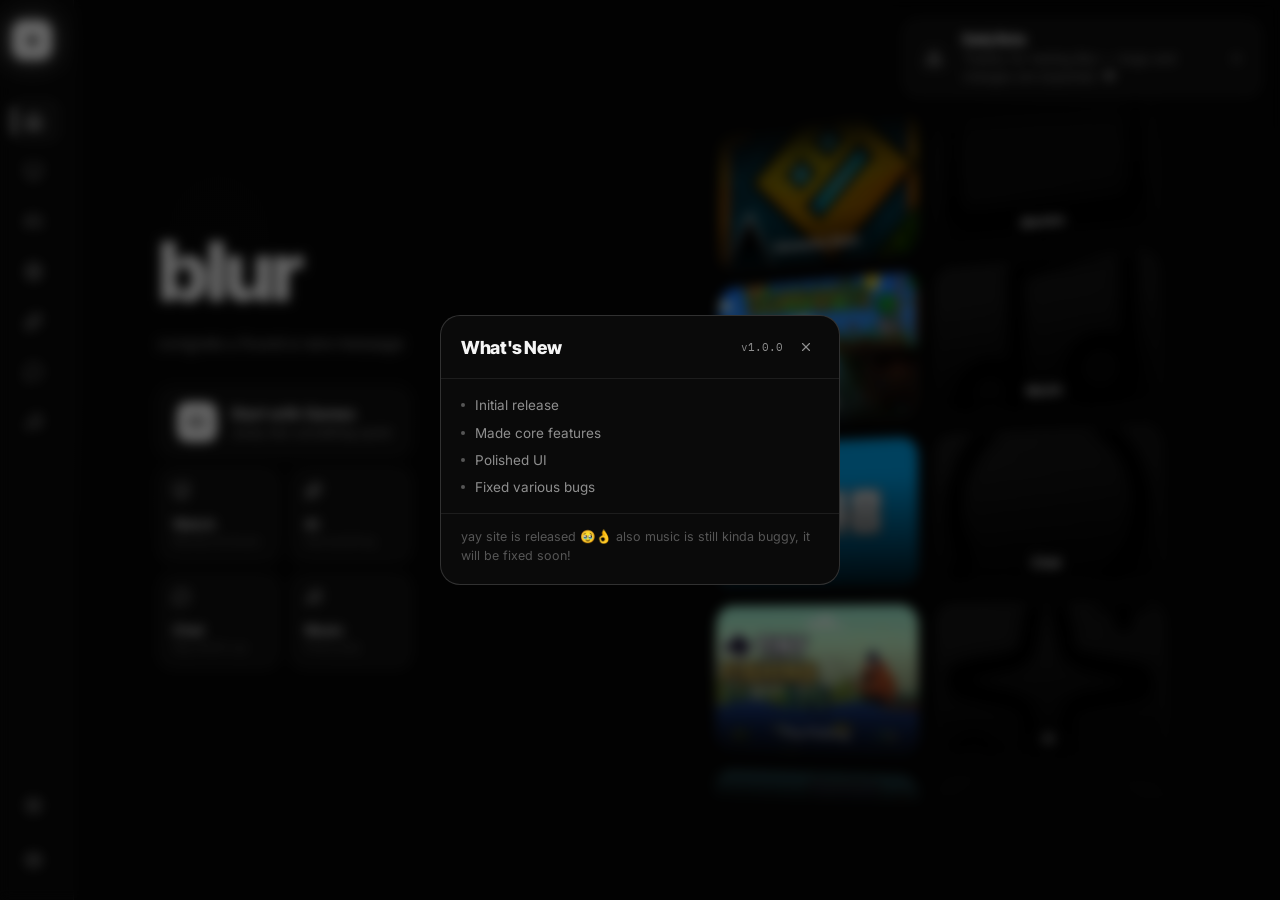
==== index.html @ 1bb4b3d3 "Upload Blur files" ====
<!DOCTYPE html>
<html lang="en">
<head>
<meta charset="UTF-8">
<meta name="viewport" content="width=device-width, initial-scale=1.0">

<title>blur</title>

<link rel="stylesheet" href="main.css">
<link rel="stylesheet" href="legal.css">
<link rel="stylesheet" href="settings.css">
<link rel="stylesheet" href="watch.css">
<link rel="stylesheet" href="themes.css">
<link rel="stylesheet" href="proxy.css">
<link rel="stylesheet" href="ai.css">
<link rel="stylesheet" href="games.css">
<link rel="stylesheet" href="chat/chat.css">
<link rel="stylesheet" href="music.css">
<link rel="stylesheet" href="dev/dev.css">

</head>

<body>

<div id="beta-toast" class="beta-toast">
    <div class="beta-toast-icon">
        <svg viewBox="0 0 24 24">
            <path d="M12 9v4M12 17h.01M10.29 3.86l-8.18 14.18A2 2 0 0 0 3.82 21h16.36a2 2 0 0 0 1.71-2.96L13.71 3.86a2 2 0 0 0-3.42 0z"></path>
        </svg>
    </div>

    <div class="beta-toast-copy">
        <strong>Early Beta</strong>
        <span>Thanks for testing Blur — bugs and changes are expected. ❤️</span>
    </div>

    <button id="beta-toast-close" class="beta-toast-close" aria-label="Dismiss">
        <svg viewBox="0 0 24 24">
            <line x1="18" y1="6" x2="6" y2="18"></line>
            <line x1="6" y1="6" x2="18" y2="18"></line>
        </svg>
    </button>
</div>

<!-- ===== changelog popup ===== -->
<div id="changelog-overlay" class="changelog-overlay">
    <div class="changelog-modal">

        <div class="changelog-header">
            <h2>What's New</h2>
            <span id="changelog-version-tag" class="changelog-version-tag">v1.0.0</span>
            <button id="changelog-close" class="changelog-close" aria-label="Close">
                <svg viewBox="0 0 24 24"><line x1="18" y1="6" x2="6" y2="18"></line><line x1="6" y1="6" x2="18" y2="18"></line></svg>
            </button>
        </div>

        <div id="changelog-body" class="changelog-body"></div>

        <p id="changelog-devnote-text" class="changelog-devnote"></p>

    </div>
</div>

<aside class="sidebar">


    <div class="side-content">


        <div class="brand">

            <div class="mark">
                <span></span>
            </div>

            <span class="brand-name">
                Blur
            </span>

        </div>



        <nav>


            <a class="active" data-tab="home">
                <div class="icon-slot">
                    <img src="assets/icons/home.png" alt="">
                </div>
                <span>Home</span>
            </a>


            <a data-tab="watch">
                <div class="icon-slot">
                    <img src="assets/icons/watch.png" alt="">
                </div>
                <span>Watch</span>
            </a>


            <a data-tab="games">
                <div class="icon-slot">
                    <img src="assets/icons/games.png" alt="">
                </div>
                <span>Games</span>
            </a>

            <a data-tab="proxy">
    <div class="icon-slot">
        <img src="assets/icons/browser.png" alt="">
    </div>
    <span>Browser</span>
</a>


<a data-tab="ai">
    <div class="icon-slot">
        <img src="assets/icons/ai.png" alt="">
    </div>
    <span>AI</span>
</a>


            <a data-tab="chat">
                <div class="icon-slot">
                    <img src="assets/icons/chat.png" alt="">
                </div>
                <span>Chat</span>
            </a>


            <a data-tab="music">
                <div class="icon-slot">
                    <img src="assets/icons/music.png" alt="">
                </div>
                <span>Music</span>
            </a>


        </nav>


    </div>




    <div class="bottom">

        <a data-tab="settings">
            <div class="icon-slot">
                <img src="assets/icons/settings.png" alt="">
            </div>
            <span>
                Settings
            </span>
        </a>

<div class="legal-container">

    <a class="legal-toggle" data-tab="legal">
        <div class="icon-slot">
            <img src="assets/icons/legal.png" alt="">
        </div>

        <span>Legal</span>
    </a>


    <div class="legal-row">
        <a data-tab="legal">Legal</a>
        <span class="legal-dot">&middot;</span>
        <a data-tab="dmca">DMCA</a>
        <span class="legal-dot">&middot;</span>
        <a data-tab="privacy">Privacy</a>
    </div>

</div>

    </div>


</aside>





<main>


<section class="panel home active" data-panel="home">


    <div class="text">

        <h1>
            blur
        </h1>

<p id="home-tagline" class="home-tagline">
    tung tung sahur is so tuff
</p>


        <div class="actions">

            <a class="action-primary" data-goto="games">
                <div class="icon">
                    <img src="assets/icons/games.png" alt="">
                </div>
                <div class="copy">
                    <strong>Start with Games</strong>
                    <span>Jump into something quick</span>
                </div>
            </a>

            <div class="action-grid">

                <a class="action-card" data-goto="watch">
                    <img src="assets/icons/watch.png" alt="">
                    <div>
                        <strong>Watch</strong>
                        <span>Movies &amp; shows</span>
                    </div>
                </a>

                <a class="action-card" data-goto="ai">
                    <img src="assets/icons/ai.png" alt="">
                    <div>
                        <strong>AI</strong>
                        <span>Ask anything</span>
                    </div>
                </a>

                <a class="action-card" data-goto="chat">
                    <img src="assets/icons/chat.png" alt="">
                    <div>
                        <strong>Chat</strong>
                        <span>Say what's up</span>
                    </div>
                </a>

                <a class="action-card" data-goto="music">
                    <img src="assets/icons/music.png" alt="">
                    <div>
                        <strong>Music</strong>
                        <span>Press play</span>
                    </div>
                </a>

            </div>

        </div>

    </div>



<div class="preview-wrap">

    <iframe 
        src="preview.html"
        class="preview-frame">
    </iframe>

</div>


</section>


<!-- ===== simple content tabs ===== -->

<section class="panel watch-panel" data-panel="watch">

</section>

<section class="panel proxy-panel" data-panel="proxy">

</section>

<section class="panel games-panel" data-panel="games">
 
</section>

<section class="panel music-panel" data-panel="music">
 
  <div class="music-app">
 
    <div class="music-sidebar">
 
      <div class="music-sidebar-brand">Blur Music</div>
 
      <nav class="music-nav">
 
        <button class="music-nav-btn active" data-view="search">
          <svg viewBox="0 0 24 24"><circle cx="11" cy="11" r="7"></circle><line x1="21" y1="21" x2="16.65" y2="16.65"></line></svg>
          <span>Search</span>
        </button>
 
        <button class="music-nav-btn" data-view="playlists">
          <svg viewBox="0 0 24 24"><path d="M17 3a2.828 2.828 0 1 1 4 4L7.5 20.5 2 22l1.5-5.5L17 3z"></path></svg>
          <span>Playlists</span>
        </button>
 
        <button class="music-nav-btn" data-view="queue">
          <svg viewBox="0 0 24 24"><line x1="8" y1="6" x2="21" y2="6"></line><line x1="8" y1="12" x2="21" y2="12"></line><line x1="8" y1="18" x2="21" y2="18"></line><line x1="3" y1="6" x2="3.01" y2="6"></line><line x1="3" y1="12" x2="3.01" y2="12"></line><line x1="3" y1="18" x2="3.01" y2="18"></line></svg>
          <span>Up Next</span>
          <span id="music-queue-badge" class="music-nav-badge" hidden>0</span>
        </button>
 
        <button class="music-nav-btn" data-view="history">
          <svg viewBox="0 0 24 24"><circle cx="12" cy="12" r="9"></circle><polyline points="12 7 12 12 15.5 14"></polyline></svg>
          <span>Recently Played</span>
        </button>
 
      </nav>
 
      <div class="music-sidebar-footer">
        <div class="music-mode-row">
          <button id="music-shuffle" class="music-mode-btn" aria-label="Shuffle" title="Shuffle">
            <svg viewBox="0 0 24 24"><polyline points="16 3 21 3 21 8"></polyline><line x1="4" y1="20" x2="21" y2="3"></line><polyline points="21 16 21 21 16 21"></polyline><line x1="15" y1="15" x2="21" y2="21"></line><line x1="4" y1="4" x2="9" y2="9"></line></svg>
          </button>
          <button id="music-repeat" class="music-mode-btn" aria-label="Repeat" title="Repeat" data-mode="off">
            <svg viewBox="0 0 24 24"><polyline points="17 1 21 5 17 9"></polyline><path d="M3 11V9a4 4 0 0 1 4-4h14"></path><polyline points="7 23 3 19 7 15"></polyline><path d="M21 13v2a4 4 0 0 1-4 4H3"></path></svg>
            <span class="music-repeat-one" hidden>1</span>
          </button>
          <button id="music-lyrics-btn-sidebar" class="music-mode-btn js-toggle-np" aria-label="Lyrics" title="Lyrics">
            <svg viewBox="0 0 24 24"><path d="M9 18V5l12-2v13"></path><circle cx="6" cy="18" r="3"></circle><circle cx="18" cy="16" r="3"></circle></svg>
          </button>
        </div>
      </div>
 
    </div>
 
    <div class="music-main">
 
    <div class="music-content">
 
      <div class="music-views-wrap">
 
      <div class="music-view active" data-view-panel="search">
 
        <div class="music-header">
          <h1 class="music-title-heading">Search</h1>
 
          <div class="music-search-wrap">
            <svg viewBox="0 0 24 24"><circle cx="11" cy="11" r="7"></circle><line x1="21" y1="21" x2="16.65" y2="16.65"></line></svg>
            <input id="music-search" class="music-search-input" placeholder="Search songs, albums, artists..." autocomplete="off">
            <div id="music-search-spinner" class="music-search-spinner" hidden></div>
          </div>
 
          <div class="music-filters">
            <button class="music-filter active" data-filter="songs">Songs</button>
            <button class="music-filter" data-filter="albums">Albums</button>
            <button class="music-filter" data-filter="artists">Artists</button>
          </div>
        </div>
 
        <div id="music-results" class="music-results">
          <p class="music-empty">Search for a song to get started.</p>
        </div>
 
      </div>

      <div class="music-view" data-view-panel="playlists">
 
        <div class="music-header">
          <h1 class="music-title-heading">Playlists</h1>
          <div class="music-new-playlist-row">
            <input id="music-new-playlist-input" class="music-new-playlist-input" type="text" placeholder="Create new playlist..." autocomplete="off">
            <button id="music-new-playlist-btn" class="music-new-playlist-btn">Create</button>
          </div>
        </div>

        <div id="music-playlists-grid-view">
          <div id="music-playlists-grid" class="playlists-grid">
            <p class="music-empty">No playlists yet. Create one above to get started.</p>
          </div>
        </div>

        <div id="music-playlist-detail-view" hidden>
          <div class="music-header">
            <div class="music-playlist-detail-header">
              <button id="music-playlist-back" class="music-playlist-back" aria-label="Back to playlists">
                <svg viewBox="0 0 24 24"><polyline points="15 18 9 12 15 6"></polyline></svg>
              </button>
              <div class="music-playlist-detail-heading">
                <h1 id="music-playlist-detail-title">Playlist</h1>
                <p id="music-playlist-detail-count">0 tracks</p>
              </div>
              <div class="music-playlist-detail-actions">
                <button id="music-playlist-play-all" class="music-playlist-action-btn primary">
                  <svg viewBox="0 0 24 24"><polygon points="6 3 20 12 6 21 6 3"></polygon></svg>
                  <span>Play</span>
                </button>
                <button id="music-playlist-delete" class="music-playlist-action-btn danger" title="Delete playlist">
                  <svg viewBox="0 0 24 24"><polyline points="3 6 5 6 21 6"></polyline><path d="M19 6v14a2 2 0 0 1-2 2H7a2 2 0 0 1-2-2V6m3 0V4a2 2 0 0 1 2-2h4a2 2 0 0 1 2 2v2"></path><line x1="10" y1="11" x2="10" y2="17"></line><line x1="14" y1="11" x2="14" y2="17"></line></svg>
                </button>
              </div>
            </div>
          </div>

          <div id="music-playlist-detail-list" class="music-results">
            <p class="music-empty">This playlist is empty.</p>
          </div>
        </div>

      </div>
 
      <div class="music-view" data-view-panel="queue">
 
        <div class="music-header">
          <h1 class="music-title-heading">Up Next</h1>
        </div>
 
        <div id="music-queue-list" class="music-results">
          <p class="music-empty">Nothing queued. Play a song and the rest of your results will line up here.</p>
        </div>
 
        <div class="music-related-section">
          <h2 class="music-section-label">Related to what's playing</h2>
          <div id="music-related-list" class="music-results">
            <p class="music-empty">Play something to see related tracks.</p>
          </div>
        </div>
 
      </div>
 
      <div class="music-view" data-view-panel="history">
 
        <div class="music-header">
          <h1 class="music-title-heading">Recently Played</h1>
        </div>
 
        <div id="music-history-list" class="music-results">
          <p class="music-empty">Tracks you play will show up here.</p>
        </div>
 
      </div>
 
      </div>
 
    </div>
 
    <div class="music-player">
 
    <div class="music-player-track js-toggle-np" title="Open Now Playing">
      <img id="music-cover" class="music-player-cover" src="assets/icons/music.png">
      <div class="music-player-info">
        <h3 id="music-title">Nothing playing</h3>
        <p id="music-artist">&nbsp;</p>
      </div>
    </div>
 
    <div class="music-player-controls">
 
      <button id="music-prev" class="music-transport-btn" aria-label="Previous">
        <svg viewBox="0 0 24 24"><polygon points="19 20 9 12 19 4 19 20"></polygon><line x1="5" y1="19" x2="5" y2="5"></line></svg>
      </button>
 
<button id="music-play" class="music-play-btn" aria-label="Play" disabled data-state="idle">
  <svg class="icon-play" viewBox="0 0 24 24"><polygon points="6 3 20 12 6 21 6 3"></polygon></svg>
  <svg class="icon-pause" viewBox="0 0 24 24"><rect x="6" y="4" width="4" height="16"></rect><rect x="14" y="4" width="4" height="16"></rect></svg>
  <svg class="icon-loading" viewBox="0 0 24 24"><circle cx="12" cy="12" r="8"></circle></svg>
</button>
 
      <button id="music-next" class="music-transport-btn" aria-label="Next">
        <svg viewBox="0 0 24 24"><polygon points="5 4 15 12 5 20 5 4"></polygon><line x1="19" y1="5" x2="19" y2="19"></line></svg>
      </button>
 
      <div class="music-scrub">
        <span id="music-time-current" class="music-time">0:00</span>
        <div id="music-progress" class="music-progress">
          <div id="music-progress-fill" class="music-progress-fill"></div>
          <div id="music-progress-handle" class="music-progress-handle"></div>
        </div>
        <span id="music-time-total" class="music-time">0:00</span>
      </div>
 
    </div>
 
    <div class="music-player-side">
 
      <div class="music-volume">
        <svg viewBox="0 0 24 24"><path d="M11 5 6 9H2v6h4l5 4V5z"></path><path d="M15.5 8.5a5 5 0 0 1 0 7"></path></svg>
        <input id="music-volume" type="range" min="0" max="100" value="100">
      </div>
 
    </div>
 
    <audio id="music-audio"></audio>
 
    </div>
 
    </div>
 
  </div>
 
  <!-- ===== fullscreen "Now Playing" (Spotify-style) ===== -->
 
  <div id="music-nowplaying" class="music-nowplaying">
 
    <div class="np-bg">
      <img id="np-bg-image" src="" alt="">
    </div>
 
    <div class="np-content">
 
      <button id="np-close" class="np-close" aria-label="Close Now Playing">
        <svg viewBox="0 0 24 24"><polyline points="6 9 12 15 18 9"></polyline></svg>
      </button>
 
      <div class="np-lyrics-wrap">
 
        <div class="np-cover-wrap">
          <img id="np-cover" class="np-cover" src="assets/icons/music.png">
          <div class="np-meta">
            <h2 id="np-title">Nothing playing</h2>
            <p id="np-artist">&nbsp;</p>
          </div>
        </div>
 
        <div id="np-lyrics-body" class="np-lyrics-body">
          <p class="music-empty">Play a song to see lyrics.</p>
        </div>
 
      </div>
 
      <div class="np-controls">
 
        <div class="np-scrub">
          <span id="np-time-current" class="music-time">0:00</span>
          <div id="np-progress" class="music-progress">
            <div id="np-progress-fill" class="music-progress-fill"></div>
            <div id="np-progress-handle" class="music-progress-handle"></div>
          </div>
          <span id="np-time-total" class="music-time">0:00</span>
        </div>
 
        <div class="np-transport">
 
          <button id="np-shuffle" class="music-mode-btn" aria-label="Shuffle" title="Shuffle">
            <svg viewBox="0 0 24 24"><polyline points="16 3 21 3 21 8"></polyline><line x1="4" y1="20" x2="21" y2="3"></line><polyline points="21 16 21 21 16 21"></polyline><line x1="15" y1="15" x2="21" y2="21"></line><line x1="4" y1="4" x2="9" y2="9"></line></svg>
          </button>
 
          <button id="np-prev" class="music-transport-btn" aria-label="Previous">
            <svg viewBox="0 0 24 24"><polygon points="19 20 9 12 19 4 19 20"></polygon><line x1="5" y1="19" x2="5" y2="5"></line></svg>
          </button>
 
<button id="np-play" class="music-play-btn" aria-label="Play" data-state="idle">
  <svg class="icon-play" viewBox="0 0 24 24"><polygon points="6 3 20 12 6 21 6 3"></polygon></svg>
  <svg class="icon-pause" viewBox="0 0 24 24"><rect x="6" y="4" width="4" height="16"></rect><rect x="14" y="4" width="4" height="16"></rect></svg>
  <svg class="icon-loading" viewBox="0 0 24 24"><circle cx="12" cy="12" r="8"></circle></svg>
</button>
 
          <button id="np-next" class="music-transport-btn" aria-label="Next">
            <svg viewBox="0 0 24 24"><polygon points="5 4 15 12 5 20 5 4"></polygon><line x1="19" y1="5" x2="19" y2="19"></line></svg>
          </button>
 
          <button id="np-repeat" class="music-mode-btn" aria-label="Repeat" title="Repeat" data-mode="off">
            <svg viewBox="0 0 24 24"><polyline points="17 1 21 5 17 9"></polyline><path d="M3 11V9a4 4 0 0 1 4-4h14"></path><polyline points="7 23 3 19 7 15"></polyline><path d="M21 13v2a4 4 0 0 1-4 4H3"></path></svg>
            <span class="music-repeat-one" hidden>1</span>
          </button>
 
        </div>
 
      </div>
 
    </div>
 
  </div>
 
</section>

<section class="panel ai-panel" data-panel="ai">

</section>

<section class="panel chat-panel" data-panel="chat">

    <div id="chat-root"></div>

</section>

<section class="panel settings-panel" data-panel="settings">

</section>

<section class="panel doc-panel" data-panel="legal"></section>

<section class="panel doc-panel" data-panel="dmca"></section>

<section class="panel doc-panel" data-panel="privacy"></section>


</main>



<script src="legal.js"></script>
<script src="preview.js"></script>
<script src="changelog.js"></script>

<script src="settings.js"></script>
<script src="watch.js"></script>
<script src="proxy.js"></script>
<script src="ai.js"></script>
<script src="games.js"></script>
<script src="music.js"></script>

<script src="https://cdn.jsdelivr.net/npm/@supabase/supabase-js@2/dist/umd/supabase.min.js"></script>
<script src="chat/supabaseClient.js"></script>
<script src="chat/auth.js"></script>
<script src="chat/friends.js"></script>
<script src="chat/profiles.js"></script>
<script src="chat/channels.js"></script>
<script src="chat/messages.js"></script>
<script src="chat/reactions.js"></script>
<script src="chat/direct-messages.js"></script>
<script src="chat/chat.js"></script>

<script src="main.js"></script>
<script src="dev/dev.js"></script>
<script src="dev/announcements.js"></script>
<script src="dev/events.js"></script>

</body>
</html>
---- main.css ----
@import url('https://fonts.googleapis.com/css2?family=Inter+Tight:wght@700;800&family=Inter:wght@400;500;600&family=IBM+Plex+Mono:wght@500&display=swap');

:root{

  /* color — strict black & white, no hue anywhere */
  --bg:#060606;
  --sidebar:#0a0a0a;
  --surface:#101010;
  --surface-2:#161616;
  --surface-3:#1d1d1d;
  --border:rgba(255,255,255,.08);
  --border-strong:rgba(255,255,255,.16);

  --text:#f5f5f5;
  --muted:#8f8f8f;
  --muted-dim:#565656;

  --white:#ffffff;
  --white-glow:rgba(255,255,255,.14);

  /* type */
  --font-display:'Inter Tight',sans-serif;
  --font-body:'Inter',sans-serif;
  --font-mono:'IBM Plex Mono',monospace;

  /* motion */
  --speed:.14s;
  --speed-slow:.4s;
  --curve:cubic-bezier(.22,1,.36,1);
  --curve-spring:cubic-bezier(.34,1.56,.64,1);

}


*{
  margin:0;
  padding:0;
  box-sizing:border-box;
}


body{
  height:100vh;
  display:flex;
  background:var(--bg);
  color:var(--text);
  font-family:var(--font-body);
  overflow:hidden;
}

a{
  text-decoration:none;
  color:inherit;
}

button{
  font:inherit;
  color:inherit;
  background:none;
  border:none;
  cursor:pointer;
}


@media (prefers-reduced-motion:reduce){
  *{
    animation-duration:.001s !important;
    transition-duration:.001s !important;
  }
}

body.force-reduce-motion *{
  animation-duration:.001s !important;
  transition-duration:.001s !important;
}



/* ============ SIDEBAR ============ */

.sidebar{
  width:74px;
  height:100vh;
  flex-shrink:0;
  background:var(--sidebar);
  border-right:1px solid var(--border);
  transition:width var(--speed) var(--curve);
  overflow:hidden;
  padding:18px 12px;
  position:relative;
  z-index:10;
}

.sidebar:hover{
  width:226px;
}

.side-content{
  display:flex;
  flex-direction:column;
}


.brand{
  height:44px;
  display:flex;
  align-items:center;
  gap:14px;
  margin-bottom:36px;
  flex-shrink:0;
}

.mark{
  width:40px;
  height:40px;
  border-radius:12px;
  flex-shrink:0;
  position:relative;
  background:var(--white);
  display:flex;
  justify-content:center;
  align-items:center;
  overflow:visible;
}

.mark::before{
  content:'';
  position:absolute;
  inset:-7px;
  border-radius:16px;
  background:var(--white);
  filter:blur(11px);
  opacity:.22;
  z-index:-1;
}

.mark span{
  width:9px;
  height:9px;
  border-radius:50%;
  background:var(--bg);
}

.brand-name{
  font-family:var(--font-display);
  font-size:19px;
  font-weight:800;
  letter-spacing:-.02em;
  white-space:nowrap;
  opacity:0;
  transform:translateX(-10px);
  transition:.16s var(--curve);
}

.sidebar:hover .brand-name{
  opacity:1;
  transform:none;
}


nav{
  display:flex;
  flex-direction:column;
  gap:4px;
}

.bottom{
  position:absolute;
  bottom:18px;
  left:12px;
  right:12px;
}

.legal-container{
    margin-top:8px;
}


/* collapsed icon */
.legal-toggle{

    height:46px;
    border-radius:12px;

    display:flex;
    align-items:center;
    gap:16px;

    padding:0 12px;

    color:var(--muted);

    transition:
    background var(--speed) var(--curve),
    color var(--speed) var(--curve),
    transform var(--speed) var(--curve-spring);

}


.legal-toggle img{

    width:19px;
    height:19px;

    filter:brightness(0) invert(1);

    opacity:.55;

    transition:
    opacity var(--speed) var(--curve),
    transform var(--speed) var(--curve-spring);

}


.legal-toggle span{

    font-size:14.5px;

    opacity:0;
    transform:translateX(-8px);

    transition:.16s var(--curve);

}


/* show text only expanded */
.sidebar:hover .legal-toggle span{

    opacity:1;
    transform:none;

}



.legal-toggle:hover{

    background:var(--surface);

    color:var(--text);

    transform:translateX(4px) rotate(-1deg);

}


.legal-toggle:hover img{

    opacity:1;

    transform:rotate(-8deg) scale(1.05);

}



/* actual legal links */

.legal-row{

    display:flex;

    align-items:center;

    justify-content:center;

    gap:6px;

    padding:10px 4px 2px;

}


.sidebar:not(:hover) .legal-row{

    display:none;

}


.sidebar:hover .legal-toggle{

    display:none;

}


.legal-row a{

    font-size:11px;

    color:var(--muted-dim);

}


.legal-row a:hover{

    color:var(--text);

}


.legal-dot{

  font-size:30px;

  color:var(--muted-dim);

}



.sidebar:not(:hover) .legal-row{

  display:none;

}

.sidebar:hover .legal-row{
  opacity:1;
}

nav a,
.bottom a{
  height:46px;
  border-radius:12px;
  display:flex;
  align-items:center;
  gap:16px;
  padding:0 12px;
  color:var(--muted);
  cursor:pointer;
  position:relative;
  transition:background var(--speed) var(--curve),
             color var(--speed) var(--curve),
             transform var(--speed) var(--curve-spring);
}

.icon-slot{
  position:relative;
  width:19px;
  height:19px;
  flex-shrink:0;
  display:flex;
  align-items:center;
  justify-content:center;
}

nav a img,
.bottom a img{
  width:19px;
  height:19px;
  flex-shrink:0;
  filter:brightness(0) invert(1);
  opacity:.55;
  transition:opacity var(--speed) var(--curve),
             transform var(--speed) var(--curve-spring);
}

.lock{
  position:absolute;
  top:-6px;
  right:-8px;
  width:13px;
  height:13px;
  border-radius:50%;
  background:var(--sidebar);
  border:1px solid var(--border-strong);
  display:flex;
  align-items:center;
  justify-content:center;
}

.lock svg{
  width:7px;
  height:7px;
  fill:none;
  stroke:var(--muted);
  stroke-width:1.6;
}

nav a span,
.bottom a span{
  font-size:14.5px;
  font-weight:500;
  opacity:0;
  transform:translateX(-8px);
  transition:.16s var(--curve);
  white-space:nowrap;
}

.sidebar:hover nav a span,
.sidebar:hover .bottom a span{
  opacity:1;
  transform:none;
}

nav a:hover,
.bottom a:hover{
  background:var(--surface);
  color:var(--text);
  transform:translateX(4px) rotate(-1deg);
}

nav a:hover img,
.bottom a:hover img{
  opacity:1;
  transform:rotate(-8deg) scale(1.05);
}

nav a.active,
.bottom a.active{
  background:var(--surface-2);
  color:var(--text);
}

nav a.active img,
.bottom a.active img{
  opacity:1;
}

nav a.active::before,
.bottom a.active::before{
  content:'';
  position:absolute;
  left:0;
  top:9px;
  bottom:9px;
  width:3px;
  border-radius:3px;
  background:var(--white);
}



/* ============ MAIN / HOME ============ */

main{
  flex:1;
  min-width:0;
  display:flex;
  align-items:center;
  justify-content:center;
  position:relative;
}

main::before{
  content:'';
  position:absolute;
  inset:0;
  pointer-events:none;
  background:radial-gradient(700px circle at 12% 26%, var(--white-glow), transparent 62%);
  opacity:.05;
}

main:has(.proxy-panel.active){

    padding:0;

    overflow:hidden;

    align-items:stretch;

    justify-content:stretch;

}

.panel{
  display:none;
}

.panel.active{
  display:flex;
}



.home{
  width:min(1180px,86%);
  align-items:center;
  justify-content:space-between;
  gap:56px;
  position:relative;
  z-index:1;
}

/* generic centered panels: watch / games / music / ai / chat / settings / legal / dmca / privacy */
.simple-panel,
.settings-panel,
.doc-panel{
  width:min(560px,86%);
  flex-direction:column;
  align-items:center;
  text-align:center;
  gap:6px;
}

.simple-panel .panel-icon{
  width:64px;
  height:64px;
  border-radius:18px;
  background:var(--surface);
  border:1px solid var(--border);
  display:flex;
  align-items:center;
  justify-content:center;
  margin-bottom:18px;
  position:relative;
}

.simple-panel .panel-icon img{
  width:26px;
  height:26px;
  filter:brightness(0) invert(1);
  opacity:.85;
}

.simple-panel .panel-icon.locked img{
  opacity:.35;
}

.lock.big{
  width:22px;
  height:22px;
  position:absolute;
  top:-8px;
  right:-8px;
  background:var(--surface-2);
  border:1px solid var(--border-strong);
}

.lock.big svg{
  width:11px;
  height:11px;
}

.simple-panel h2,
.settings-panel h2,
.doc-panel h2{
  font-family:var(--font-display);
  font-size:32px;
  font-weight:800;
  letter-spacing:-.02em;
  color:var(--white);
}

.simple-panel p,
.doc-panel p{
  font-size:15px;
  line-height:1.6;
  color:var(--muted);
  max-width:380px;
}

.settings-panel{
  gap:28px;
  align-items:stretch;
  text-align:left;
}

.settings-panel h2{
  text-align:center;
}

.settings-list{
  display:flex;
  flex-direction:column;
  gap:2px;
  border:1px solid var(--border);
  border-radius:16px;
  overflow:hidden;
  background:var(--surface);
}

.settings-row{
  display:flex;
  align-items:center;
  justify-content:space-between;
  gap:16px;
  padding:16px 18px;
  border-bottom:1px solid var(--border);
}

.settings-row:last-child{
  border-bottom:none;
}

.settings-row strong{
  display:block;
  font-size:14px;
  font-weight:600;
}

.settings-row span{
  display:block;
  font-size:12.5px;
  color:var(--muted);
  margin-top:2px;
}

.switch{
  width:38px;
  height:22px;
  border-radius:100px;
  background:var(--surface-3);
  border:1px solid var(--border-strong);
  flex-shrink:0;
  position:relative;
  transition:background var(--speed) var(--curve);
}

.switch::before{
  content:'';
  position:absolute;
  top:2px;
  left:2px;
  width:16px;
  height:16px;
  border-radius:50%;
  background:var(--muted);
  transition:transform var(--speed) var(--curve-spring), background var(--speed) var(--curve);
}

.switch.on{
  background:var(--white);
  border-color:var(--white);
}

.switch.on::before{
  background:var(--bg);
  transform:translateX(16px);
}

.doc-panel p{
  max-width:440px;
}


.text{
  max-width:440px;
  flex-shrink:0;
}

.text h1{
  font-family:var(--font-display);
  font-size:82px;
  font-weight:800;
  letter-spacing:-.035em;
  line-height:1;
  color:var(--white);
}

.text p{
  font-size:16px;
  line-height:1.6;
  color:var(--muted);
  margin-top:18px;
  max-width:370px;
}


/* quick actions */

.actions{
  display:flex;
  flex-direction:column;
  gap:10px;
  margin-top:30px;
}

.action-primary{
  height:70px;
  border-radius:16px;
  background:var(--surface);
  border:1px solid var(--border);
  display:flex;
  align-items:center;
  gap:14px;
  padding:0 18px;
  transition:transform var(--speed) var(--curve-spring),
             background var(--speed) var(--curve),
             border-color var(--speed) var(--curve);
}

.action-primary:hover{
  transform:translateY(-2px) rotate(-.4deg);
  background:var(--surface-2);
  border-color:var(--border-strong);
}

.action-primary .icon{
  width:40px;
  height:40px;
  border-radius:11px;
  background:var(--white);
  display:flex;
  align-items:center;
  justify-content:center;
  flex-shrink:0;
}

.action-primary .icon img{
  width:18px;
  height:18px;
  filter:brightness(0);
}

.action-primary .copy strong{
  display:block;
  font-size:15px;
  font-weight:600;
}

.action-primary .copy span{
  display:block;
  font-size:12.5px;
  color:var(--muted);
  margin-top:2px;
}


.action-grid{
  display:grid;
  grid-template-columns:1fr 1fr;
  gap:10px;
}

.action-card{
  --rx:0deg;
  --ry:0deg;
  --s:1;
  --mx:50%;
  --my:50%;

  height:96px;
  border-radius:16px;
  background:var(--surface);
  border:1px solid var(--border);
  padding:14px;
  display:flex;
  flex-direction:column;
  justify-content:space-between;
  position:relative;
  overflow:hidden;
  transform:perspective(700px) rotateX(var(--rx)) rotateY(var(--ry)) scale(var(--s));
  transition:transform var(--speed) var(--curve-spring),
             border-color var(--speed) var(--curve),
             background var(--speed) var(--curve);
}

.action-card::before{
  content:'';
  position:absolute;
  inset:0;
  background:radial-gradient(160px circle at var(--mx) var(--my), rgba(255,255,255,.09), transparent 62%);
  opacity:0;
  transition:opacity var(--speed-slow) var(--curve);
  pointer-events:none;
}

.action-card:hover{
  border-color:var(--border-strong);
  background:var(--surface-2);
}

.action-card:hover::before{
  opacity:1;
}

.action-card img{
  width:17px;
  height:17px;
  filter:brightness(0) invert(1);
  opacity:.8;
}

.action-card strong{
  display:block;
  font-size:13.5px;
  font-weight:600;
}

.action-card span{
  display:block;
  font-size:11.5px;
  color:var(--muted-dim);
  margin-top:2px;
}

/* ============ RESPONSIVE ============ */

@media (max-width:960px){

  body{
    flex-direction:column;
  }

  .sidebar{
    width:100%;
    height:64px;
    order:2;
    padding:0 10px;
    border-right:none;
    border-top:1px solid var(--border);
  }

  .sidebar:hover{
    width:100%;
  }

  .side-content{
    flex-direction:row;
    align-items:center;
    height:100%;
  }

  .brand{
    display:none;
  }

  .legal-row{
    display:none;
  }

  nav{
    flex-direction:row;
    flex:1;
    justify-content:space-around;
  }

  .bottom{
    margin-top:0;
  }

  nav a span,
  .bottom a span{
    display:none;
  }

  nav a.active::before,
  .bottom a.active::before{
    left:12px;
    right:12px;
    top:auto;
    bottom:2px;
    width:auto;
    height:3px;
  }

  main{
    order:1;
    padding:36px 22px;
  }

  .home{
    flex-direction:column;
    width:100%;
    gap:32px;
    text-align:center;
  }

  .text{
    max-width:100%;
  }

  .eyebrow{
    justify-content:center;
  }

  .text p{
    margin-left:auto;
    margin-right:auto;
  }

  .text h1{
    font-size:52px;
  }

  .actions{
    align-items:stretch;
    text-align:left;
  }

  .preview-wrap{
    width:100%;
    max-width:360px;
    height:280px;
}

  .simple-panel,
  .settings-panel,
  .doc-panel{
    width:100%;
  }
}

.preview-wrap{
    flex:1;
    height:min(900px,78vh);
    max-width:640px;
    flex-shrink:1;
    overflow:hidden;
}


.preview-frame{
    width:100%;
    height:100%;
    border:none;
    display:block;
}

.home-tagline {

    cursor: default;

    transition:
        opacity .2s ease,
        transform .2s ease;

}


.home-tagline:hover {

    opacity: .8;

}


.home-tagline.changing {

    opacity:0;

    transform:translateY(8px);

}

/* ============ CHANGELOG ============ */

.changelog-overlay{
  position:fixed;
  inset:0;
  z-index:300;
  display:none;
  align-items:center;
  justify-content:center;
  background:rgba(0,0,0,.6);
  backdrop-filter:blur(6px);
  opacity:0;
  transition:opacity var(--speed-slow) var(--curve);
}

.changelog-overlay.open{
  display:flex;
  opacity:1;
}

.changelog-modal{
  width:min(400px,88%);
  max-height:74vh;
  display:flex;
  flex-direction:column;
  background:var(--sidebar);
  border:1px solid var(--border-strong);
  border-radius:20px;
  overflow:hidden;
  transform:translateY(14px) scale(.97);
  opacity:0;
  transition:transform var(--speed-slow) var(--curve-spring), opacity var(--speed-slow) var(--curve);
}

.changelog-overlay.open .changelog-modal{
  transform:none;
  opacity:1;
}

.changelog-header{
  display:flex;
  align-items:center;
  gap:10px;
  padding:18px 20px;
  border-bottom:1px solid var(--border);
  flex-shrink:0;
}

.changelog-header h2{
  font-family:var(--font-display);
  font-size:18px;
  font-weight:800;
  letter-spacing:-.02em;
  flex:1;
}

.changelog-version-tag{
  font-family:var(--font-mono);
  font-size:11px;
  color:var(--muted);
}

.changelog-close{
  width:26px;
  height:26px;
  border-radius:8px;
  display:flex;
  align-items:center;
  justify-content:center;
  color:var(--muted);
  transition:background var(--speed) var(--curve), color var(--speed) var(--curve);
}

.changelog-close:hover{
  background:var(--surface);
  color:var(--text);
}

.changelog-close svg{
  width:14px;
  height:14px;
  fill:none;
  stroke:currentColor;
  stroke-width:2;
  stroke-linecap:round;
}

.changelog-body{
  padding:16px 20px;
  overflow-y:auto;
}

.changelog-body ul{
  list-style:none;
  display:flex;
  flex-direction:column;
  gap:7px;
}

.changelog-body li{
  font-size:13.5px;
  line-height:1.5;
  color:var(--muted);
  padding-left:14px;
  position:relative;
}

.changelog-body li::before{
  content:'';
  position:absolute;
  left:0;
  top:8px;
  width:4px;
  height:4px;
  border-radius:50%;
  background:var(--muted-dim);
}

.changelog-devnote{
  flex-shrink:0;
  padding:14px 20px 18px;
  border-top:1px solid var(--border);
  font-size:12.5px;
  line-height:1.5;
  color:var(--muted-dim);
}

/* ============ BETA TOAST ============ */

.beta-toast{
  position:fixed;
  top:18px;
  right:18px;
  z-index:250;

  display:flex;
  align-items:center;
  gap:12px;

  width:min(360px,86vw);
  padding:12px 12px 12px 14px;

  background:var(--glass-strong);
  backdrop-filter:blur(18px);
  -webkit-backdrop-filter:blur(18px);

  border:1px solid var(--border);
  border-radius:16px;

  box-shadow:0 10px 28px rgba(0,0,0,.35);

  transform:translateY(-14px) scale(.97);
  opacity:0;
  pointer-events:none;

  transition:
    transform var(--speed-slow) var(--curve-spring),
    opacity var(--speed-slow) var(--curve);
}


.beta-toast.show{
  transform:none;
  opacity:1;
  pointer-events:auto;
}


/* icon tile */
.beta-toast-icon{
  width:34px;
  height:34px;

  flex-shrink:0;

  border-radius:10px;

  display:flex;
  align-items:center;
  justify-content:center;

  background:var(--surface);
  border:1px solid var(--border);
}


.beta-toast-icon svg{
  width:16px;
  height:16px;

  fill:none;
  stroke:var(--white);

  stroke-width:2;
  stroke-linecap:round;
  stroke-linejoin:round;
}


/* text */
.beta-toast-copy{
  flex:1;
  min-width:0;
}


.beta-toast-copy strong{
  display:block;

  font-family:var(--font-display);
  font-size:13.5px;

  font-weight:800;
  letter-spacing:-.02em;

  color:var(--white);
}


.beta-toast-copy span{
  display:block;

  margin-top:3px;

  font-size:12.5px;
  line-height:1.4;

  color:var(--muted);
}


/* close button */
.beta-toast-close{
  width:26px;
  height:26px;

  flex-shrink:0;

  border-radius:8px;

  display:flex;
  align-items:center;
  justify-content:center;

  color:var(--muted);

  transition:
    background var(--speed) var(--curve),
    color var(--speed) var(--curve),
    transform var(--speed) var(--curve-spring);
}


.beta-toast-close:hover{
  background:var(--surface-2);
  color:var(--text);
  transform:scale(1.05);
}


.beta-toast-close svg{
  width:13px;
  height:13px;

  fill:none;
  stroke:currentColor;

  stroke-width:2;
  stroke-linecap:round;
}


@media (max-width:960px){

  .beta-toast{
    top:12px;
    left:12px;
    right:12px;
    width:auto;
  }

}
---- legal.css ----
/* ==============================
   LEGAL DOCUMENT STYLE
============================== */


.doc-panel{

    width:min(720px,86%);

    flex-direction:column;

    align-items:center;

    text-align:center;

    gap:30px;

}



.doc-header{

    display:flex;

    flex-direction:column;

    align-items:center;

    gap:12px;

}



.doc-icon{

    width:58px;

    height:58px;

    border-radius:16px;

    background:var(--surface);

    border:1px solid var(--border);

    display:flex;

    align-items:center;

    justify-content:center;

}



.doc-icon img{

    width:24px;

    height:24px;

    filter:brightness(0) invert(1);

    opacity:.8;

}



.doc-header h2{

    font-family:var(--font-display);

    font-size:42px;

    letter-spacing:-.03em;

}



.doc-header p{

    color:var(--muted);

    font-size:15px;

}



.doc-content{

    width:100%;

    text-align:left;

}

.doc-content{

    width:100%;

    padding-bottom:20px;

}



.doc-content section{

    padding:24px 0;

    border-bottom:1px solid var(--border);

}



.doc-content section:first-child{

    padding-top:0;

}



.doc-content section:last-child{

    border-bottom:none;

}



.doc-content h3{

    font-family:var(--font-display);

    font-size:20px;

    margin-bottom:12px;

}



.doc-content p{

    max-width:none;

    color:var(--muted);

    font-size:15px;

    line-height:1.8;

    margin-bottom:14px;

}

.doc-updated{

    color:var(--muted-dim);

    font-size:12px;

    margin-top:2px;

    letter-spacing:.01em;

}

/* ==============================
   LEGAL PAGE SCROLL AREA
============================== */

.doc-panel{

    width:min(720px,86%);

    max-height:80vh;

    overflow-y:auto;

    padding-right:12px;

}


/* scrollbar */

.doc-panel::-webkit-scrollbar{

    width:6px;

}


.doc-panel::-webkit-scrollbar-track{

    background:transparent;

}


.doc-panel::-webkit-scrollbar-thumb{

    background:rgba(255,255,255,.15);

    border-radius:20px;

}
---- settings.css ----
/* ============ SETTINGS PANEL ============ */

.settings-panel{
  width:640px;
  height:800px;
  align-items:flex-start;
}

.settings-panel.active{
  display:flex;
}


.settings-window{
  width:100%;
  height:100%;
  display:flex;
  flex-direction:column;
}


.settings-top{
  flex-shrink:0;
}

.settings-top h1{
  font-family:var(--font-display);
  font-size:38px;
  font-weight:800;
  letter-spacing:-.03em;
  color:var(--white);
}

.settings-subtitle{
  font-size:13.5px;
  color:var(--muted);
  margin-top:6px;
  margin-bottom:28px;
}


.settings-tabs{
  display:flex;
  gap:22px;
  border-bottom:1px solid var(--border);
}

.settings-tabs button{
  height:36px;
  color:var(--muted);
  font-size:13px;
  font-weight:500;
  position:relative;
  transition:color var(--speed) var(--curve);
}

.settings-tabs button:hover{
  color:var(--text);
}

.settings-tabs button.active{
  color:var(--white);
}

.settings-tabs button.active::after{
  content:'';
  position:absolute;
  left:0;
  right:0;
  bottom:-1px;
  height:2px;
  border-radius:2px;
  background:var(--white);
}


.settings-scroll{
  flex:1;
  overflow-y:auto;
  padding-top:28px;
  padding-right:8px;
  margin-right:-8px;
}

.settings-scroll::-webkit-scrollbar{
  width:5px;
}

.settings-scroll::-webkit-scrollbar-thumb{
  background:rgba(255,255,255,.15);
  border-radius:20px;
}


.settings-page{
  display:none;
  flex-direction:column;
  gap:24px;
}

.settings-page.active{
  display:flex;
}


.settings-group{
  background:rgba(255,255,255,.025);
  border:1px solid var(--border);
  border-radius:16px;
  overflow:hidden;
  transition:border-color var(--speed-slow) var(--curve),
             background var(--speed-slow) var(--curve);
}

.settings-group:hover{
  background:rgba(255,255,255,.035);
  border-color:var(--border-strong);
}

.settings-group h3{
  font-size:11px;
  font-weight:600;
  color:var(--muted-dim);
  text-transform:uppercase;
  letter-spacing:.1em;
  padding:16px 18px 12px;
}


.setting-row{
  min-height:60px;
  padding:12px 18px;
  display:flex;
  align-items:center;
  justify-content:space-between;
  gap:20px;
  border-top:1px solid var(--border);
}

.setting-row:first-of-type{
  border-top:none;
}

.setting-row:last-child{
  border-bottom:none;
}

.row-info{
  display:flex;
  flex-direction:column;
  gap:3px;
  min-width:0;
}

.row-info span{
  font-size:14px;
  font-weight:500;
  color:var(--text);
}

.row-info small{
  font-size:12px;
  line-height:1.45;
  color:var(--muted-dim);
}


/* ============ SWITCH ============ */

.switch{
  width:38px;
  height:22px;
  border-radius:50px;
  background:var(--surface-3);
  border:1px solid var(--border-strong);
  position:relative;
  flex-shrink:0;
  transition:background var(--speed) var(--curve),
             border-color var(--speed) var(--curve);
}

.switch::before{
  content:'';
  width:16px;
  height:16px;
  position:absolute;
  top:2px;
  left:2px;
  border-radius:50%;
  background:var(--muted);
  transition:transform var(--speed) var(--curve-spring),
             background var(--speed) var(--curve);
}

.switch.on{
  background:var(--white);
  border-color:var(--white);
}

.switch.on::before{
  transform:translateX(16px);
  background:var(--bg);
}


/* ============ SELECT (dropdown pill) ============ */

.select{
  height:34px;
  padding:0 12px;
  border-radius:9px;
  background:var(--surface-2);
  border:1px solid var(--border);
  display:flex;
  align-items:center;
  gap:8px;
  flex-shrink:0;
  color:var(--text);
  font-size:13px;
  cursor:pointer;
  transition:background var(--speed) var(--curve),
             border-color var(--speed) var(--curve);
}

.select:hover{
  background:var(--surface-3);
  border-color:var(--border-strong);
}

.select svg{
  width:13px;
  height:13px;
  fill:none;
  stroke:var(--muted);
  stroke-width:2;
  stroke-linecap:round;
  stroke-linejoin:round;
}


/* ============ SMALL BUTTON ============ */

.small-button{
  font-size:12px;
  font-weight:500;
  padding:7px 14px;
  border-radius:9px;
  background:var(--surface-2);
  border:1px solid var(--border);
  color:var(--text);
  flex-shrink:0;
  transition:background var(--speed) var(--curve),
             border-color var(--speed) var(--curve);
}

.small-button:hover{
  background:var(--surface-3);
  border-color:var(--border-strong);
}

.small-button.danger:hover{
  background:rgba(255,255,255,.06);
  border-color:rgba(255,255,255,.28);
  color:var(--white);
}


/* ============ BADGE ============ */

.badge{
  font-family:var(--font-mono);
  font-size:11px;
  color:var(--muted);
  background:var(--surface-2);
  border:1px solid var(--border);
  padding:4px 9px;
  border-radius:6px;
  flex-shrink:0;
}


/* ============ RESPONSIVE ============ */

@media (max-width:960px){

  .settings-panel{
    width:100%;
    height:auto;
  }

}

.hide-scrollbars *{
    scrollbar-width:none;
}

.hide-scrollbars *::-webkit-scrollbar{
    width:0;
    height:0;
    display:none;
}

/* small credit card */

.credit-mini{
    display:flex;
    align-items:center;
    gap:14px;
    padding:14px 16px;
    border-radius:16px;
    background:var(--surface);
    border:1px solid rgba(255,255,255,.06);
}

.credit-mini {
    position: relative;
    display: flex;
    align-items: center;
    gap: 14px;

    width: calc(100% - 24px);
    margin: 10px auto;

    padding: 12px;

    box-sizing: border-box;
    overflow: hidden;
}

.credit-mini-avatar{
    width:44px;
    height:44px;
    border-radius:12px;
    object-fit:cover;
    flex-shrink:0;
}

.credit-mini-info{
    display:flex;
    flex-direction:column;
    gap:2px;
    min-width:0;
}

.credit-mini-info strong{
    font-size:15px;
}

.credit-mini-info span{
    font-size:12px;
    color:#9a9a9a;
}

.credit-mini-role{
    margin-left:auto;
    font-size:12px;
    color:#bdbdbd;
    white-space:nowrap;
}

/* footer */

.about-footer{
    text-align:center;
    color:#7f7f7f;
    font-size:12px;
    padding:14px 0 4px;
}

.cloak-select{

    background:var(--surface);
    color:var(--white);

    border:1px solid var(--border);

    padding:10px 14px;

    border-radius:12px;

    outline:none;

    font-family:inherit;

}


.cloak-select option{

    background:#111;
    color:white;

}

.panic-input{
    width:220px;
    height:42px;
    padding:0 14px;

    background:var(--surface-2);
    border:1px solid var(--border);
    border-radius:12px;

    color:var(--white);
    outline:none;

    font-family:var(--font-body);

    transition:.2s;
}


.panic-input:focus{
    border-color:var(--accent);
}

.panic-key-button{

    width:220px;
    height:42px;

    padding:0 14px;

    display:flex;
    align-items:center;
    justify-content:center;

    border-radius:12px;

    background:var(--surface-2);
    border:1px solid var(--border);

    color:var(--white);

    font-size:14px;
    font-weight:600;

    letter-spacing:.05em;

    cursor:pointer;

    transition:
        background var(--speed) var(--curve),
        border-color var(--speed) var(--curve),
        transform .15s ease;

}


.panic-key-button:hover{

    background:var(--surface-3);
    border-color:var(--border-strong);

}


.panic-key-button:active{

    transform:scale(.97);

}

.effect-grid-wrapper{
    padding: 16px;
}


.effect-grid{
    display:grid;
    grid-template-columns:repeat(3, 1fr);
    gap:12px;
    width:100%;
}


.effect-card{
    min-height:120px;
    padding:18px 12px;

    display:flex;
    flex-direction:column;
    justify-content:center;
    align-items:center;

    gap:8px;

    border-radius:var(--curve);
}



.effect-icon{
    font-size:30px;
    opacity:.8;
}



.effect-card.active{
    border-color:var(--accent);
}

#screen-privacy-overlay{

    position:fixed;
    inset:0;

    z-index:999999;

    display:flex;
    align-items:center;
    justify-content:center;

    opacity:0;
    pointer-events:none;

    transition:.15s;

}


#screen-privacy-overlay.active{

    opacity:1;
    pointer-events:auto;

}



/* black */

#screen-privacy-overlay.black{

    background:#000;

}



/* blur */

#screen-privacy-overlay.blur{

    backdrop-filter:blur(25px);

    background:
    rgba(0,0,0,.65);

}

/* blank */

#screen-privacy-overlay.blank{

    background:#fff;

}

.performance-mode *{

    animation-duration:0s !important;

    transition-duration:0s !important;

}


.performance-mode .background-effect,
.performance-mode canvas{

    display:none !important;

}

.small-button.danger{

    background:rgba(255, 40, 40, .12);

    color:#ff5c5c;

    border:1px solid rgba(255,80,80,.35);

}


.small-button.danger:hover{

    background:rgba(255, 40, 40, .25);

    color:#ff8585;

    border-color:rgba(255,80,80,.6);

}

.reset-modal{

    position:fixed;

    inset:0;

    display:flex;

    align-items:center;

    justify-content:center;

    background:rgba(0,0,0,.65);

    backdrop-filter:blur(10px);

    z-index:999999;

    opacity:0;

    pointer-events:none;

    transition:.15s;

}



.reset-modal.active{

    opacity:1;

    pointer-events:auto;

}



.reset-card{

    width:380px;

    padding:28px;

    border-radius:18px;

    background:#111;

    border:1px solid rgba(255,255,255,.08);

    box-shadow:
    0 20px 60px rgba(0,0,0,.6);

}



.reset-card h2{

    margin:0 0 10px;

    color:white;

}



.reset-card p{

    color:#999;

    line-height:1.5;

}



.reset-actions{

    display:flex;

    justify-content:flex-end;

    gap:12px;

    margin-top:25px;

}

.ai-personality-input{
    width:100%;
    min-height:120px;
    resize:vertical;

    background:var(--surface);
    color:var(--text);

    border:1px solid var(--border);
    border-radius:12px;

    padding:14px;

    font-family:inherit;
    font-size:14px;

    outline:none;
}


.ai-personality-input:focus{
    border-color:var(--accent);
}
---- watch.css ----
/* =========================
   MAIN WATCH APP
========================= */

@keyframes watchFade{

    from{

        opacity:0;

        transform:translateY(10px);

    }


    to{

        opacity:1;

        transform:none;

    }

}




/* =========================
   TOP AREA
========================= */



.watch-search{

    height:54px;

    max-width:620px;

    display:flex;

    align-items:center;

    gap:14px;

    padding:0 18px;

    background:var(--surface);

    border:1px solid var(--border);

    border-radius:16px;

    transition:.2s var(--curve);

}



.watch-search:hover{

    border-color:var(--border-strong);

}



.watch-search:focus-within{

    background:var(--surface-2);

    border-color:white;

}



.search-icon{

    opacity:.5;

}



.watch-search input{

    flex:1;

    background:none;

    border:none;

    outline:none;

    color:white;

    font-size:15px;

}





/* =========================
   WATCH TABS
========================= */

.watch-tab{

    padding:10px 20px;

    border-radius:999px;

    border:1px solid var(--border);

    color:var(--muted);

    background:transparent;

    transition:.2s var(--curve);

}



.watch-tab:hover{

    background:var(--surface);

    color:white;

}



.watch-tab.active{

    background:white;

    color:black;

}





/* =========================
   HERO
========================= */


.watch-hero{

    height:460px;

    margin-top:28px;

    position:relative;

    overflow:hidden;

    border-radius:28px;

    border:1px solid var(--border);

    background:var(--surface);

}



.hero-background{

    position:absolute;

    inset:0;

}



.hero-background img{

    width:100%;

    height:100%;

    object-fit:cover;

}



.hero-overlay{

    position:absolute;

    inset:0;

    background:

    linear-gradient(

        90deg,

        rgba(0,0,0,.9),

        rgba(0,0,0,.5),

        rgba(0,0,0,.25)

    );

}



.hero-content{

    position:relative;

    z-index:2;

    padding:52px;

    width:min(900px,75%);

}



.hero-content span{

    display:inline-flex;

    padding:7px 14px;

    border-radius:999px;

    background:rgba(255,255,255,.12);

    backdrop-filter:blur(15px);

    font-size:12px;

    margin-bottom:18px;

}



.hero-content h1{

    font-family:var(--font-display);

    font-size:56px;

    letter-spacing:-.04em;

    line-height:1;

}



.hero-content p{

    margin-top:18px;

    color:#c8c8c8;

    line-height:1.6;

}





#watchHeroMeta{

    display:flex;

    gap:10px;

    margin-top:18px;

}



#watchHeroMeta span{

    margin:0;

    padding:6px 12px;

    background:rgba(255,255,255,.08);

}





.hero-actions{

    display:flex;

    gap:12px;

    margin-top:26px;

}



.hero-actions button{

    height:48px;

    padding:0 22px;

    border-radius:14px;

    font-weight:600;

}



.hero-watch-button{

    background:white;

    color:black;

}



.hero-info-button{

    background:rgba(255,255,255,.1);

    border:1px solid rgba(255,255,255,.15);

}





/* =========================
   ROWS
========================= */


.watch-row{

    margin-top:42px;

}



.row-title h2{

    font-family:var(--font-display);

    font-size:28px;

    letter-spacing:-.03em;

    margin-bottom:16px;

}



.row-scroll::-webkit-scrollbar{

    display:none;

}





/* =========================
   MOVIE CARDS
========================= */



.movie-card:hover{

    transform:

    translateY(-8px)

    scale(1.04);

}



.movie-card img{

    width:100%;

    height:285px;

    object-fit:cover;

    border-radius:20px;

    border:1px solid var(--border);

    display:block;

}



.movie-card:hover img{

    border-color:var(--border-strong);

}





.movie-card-info{

    padding:12px 4px;

}



.movie-card-info h3{

    font-size:15px;

    font-weight:600;

    line-height:1.3;

    height:39px;

    display:-webkit-box;

    -webkit-line-clamp:2;

    -webkit-box-orient:vertical;

    overflow:hidden;

    text-overflow:ellipsis;

}



.movie-card-info p{

    margin-top:5px;

    color:var(--muted);

    font-size:13px;

}


.movie-card{
    flex:0 0 180px;
    cursor:pointer;
    transition:transform .25s var(--curve-spring);
}




/* =========================
   MOBILE
========================= */


@media(max-width:900px){


    .watch-app{

        padding:20px;

    }



    .watch-hero{

        height:400px;

    }



    .hero-content{

        padding:30px;

    }



    .hero-content h1{

        font-size:38px;

    }



    .movie-card{

        width:150px;

    }



    .movie-card img{

        height:225px;

    }


}

/* ==========================================================================
   WATCH PANEL FIX
   ========================================================================== */


.watch-panel.active{

    width:100%;

    height:100%;

}



.watch-app{

    width:100%;

    height:100%;

    overflow-y:auto;

    overflow-x:hidden;

    padding:36px;

    animation:watchFade .35s ease;

}




/* keep everything inside */

.watch-rows{

    width:100%;

    overflow:hidden;

}




.watch-row{

    width:100%;

    overflow:hidden;

}



.movie-card img{

    width:190px;

    height:285px;

}





/* scrollbar */

.row-scroll::-webkit-scrollbar{

    height:6px;

}


.row-scroll::-webkit-scrollbar-thumb{

    background:rgba(255,255,255,.15);

    border-radius:20px;

}

.watch-hero{

    flex-shrink:0;

}



.watch-rows{

    margin-top:10px;

}

.panel.active{

    display:flex;

}

/* ==========================================================================
   DETAILS MODAL
   ========================================================================== */


.watch-modal{

    position:fixed;

    inset:0;

    background:

    rgba(0,0,0,.75);

    backdrop-filter:blur(15px);

    z-index:100;

    display:flex;

    align-items:center;

    justify-content:center;

    padding:40px;

}



.watch-modal.hidden{

    display:none;

}



.watch-details{

    width:min(900px,95%);

    max-height:85vh;

    overflow:hidden;

    border-radius:28px;

    background:var(--surface);

    border:1px solid var(--border);

    position:relative;

}



.watch-modal-close{

    position:absolute;

    right:20px;

    top:20px;

    z-index:5;

    width:42px;

    height:42px;

    border-radius:50%;

    background:rgba(0,0,0,.5);

}

/* =========================
   DETAILS CLOSE BUTTON HOVER
========================= */

.watch-modal-close{

    display:flex;

    align-items:center;

    justify-content:center;

    color:white;

    border:1px solid rgba(255,255,255,.15);

    cursor:pointer;

    transition:
        transform .2s ease,
        background .2s ease,
        color .2s ease,
        border .2s ease;

}


.watch-modal-close:hover{

    background:white;

    color:black;

    border-color:white;

    transform:scale(1.08);

}



.details-backdrop{

    height:320px;

    position:relative;

}



.details-backdrop img{

    width:100%;

    height:100%;

    object-fit:cover;

}



.details-backdrop div{

    position:absolute;

    inset:0;

    background:

    linear-gradient(

    transparent,

    var(--surface)

    );

}



.details-content{

    display:flex;

    gap:30px;

    padding:0 40px 40px;

    margin-top:-80px;

    position:relative;

}



.details-poster{

    width:180px;

    height:270px;

    object-fit:cover;

    border-radius:18px;

}



.details-info h1{

    font-size:44px;

    font-family:var(--font-display);

}



#detailsMeta{

    display:flex;

    gap:10px;

    margin:15px 0;

}



#detailsMeta span{

    background:var(--surface-2);

    padding:7px 12px;

    border-radius:999px;

}



.details-info p{

    color:var(--muted);

    line-height:1.6;

}

/* ==========================================================================
   PLAYER
   ========================================================================== */


.player-modal{

    position:fixed;

    inset:0;

    z-index:200;

    background:

    rgba(0,0,0,.85);

    backdrop-filter:blur(18px);

    display:flex;

    align-items:center;

    justify-content:center;

}



.player-modal.hidden{

    display:none;

}



.player-box{

    width:min(1100px,95%);

    background:#050505;

    border-radius:24px;

    overflow:hidden;

    border:1px solid var(--border);

}



.player-close{

    position:absolute;

    margin:20px;

    width:42px;

    height:42px;

    border-radius:50%;

    background:rgba(255,255,255,.1);

    z-index:3;

}



.player-header{

    padding:20px 28px;

}



.player-header h2{

    font-family:var(--font-display);

    font-size:26px;

}



.player-frame{

    aspect-ratio:16/9;

}



.player-frame iframe{

    width:100%;

    height:100%;

    border:0;

}

.details-buttons{

    display:flex;

    gap:12px;

    margin-top:20px;

}



.details-trailer{

    padding:0 22px;

    border-radius:14px;

    background:var(--surface-2);

    border:1px solid var(--border);

}


.row-scroll::-webkit-scrollbar{

height:8px;

}

/* ==========================================================================
   WATCH POLISH FIXES
   ========================================================================== */


/* =========================
   PLAYER HEADER FIX
========================= */


.player-box{

    position:relative;

}


.player-close{

    position:absolute;

    top:18px;

    right:18px;

    margin:0;

    width:42px;

    height:42px;

    display:flex;

    align-items:center;

    justify-content:center;

    border-radius:50%;

    background:rgba(255,255,255,.12);

    border:1px solid rgba(255,255,255,.15);

    color:white;

    cursor:pointer;

    transition:.2s ease;

}



.player-close:hover{

    background:white;

    color:black;

    transform:scale(1.08);

}



.player-header{

    padding:22px 80px 22px 28px;

    display:flex;

    align-items:center;

    min-height:70px;

}





.provider-selector{

    margin-top:26px;
    position:relative;
    width:320px;

}

.provider-label{

    font-size:12px;
    color:var(--muted);
    margin-bottom:8px;
    font-weight:600;

}

.provider-current{

    width:100%;
    height:52px;

    display:flex;
    align-items:center;
    justify-content:space-between;

    padding:0 18px;

    border-radius:16px;

    background:
        rgba(255,255,255,.06);

    border:
        1px solid
        rgba(255,255,255,.12);

    color:white;

    cursor:pointer;

    transition:.25s ease;

}

.provider-current:hover{

    border-color:white;
    background:
        rgba(255,255,255,.09);

}

.provider-arrow{

    opacity:.7;
    transition:.25s;

}

.provider-dropdown{

    position:absolute;

    bottom:calc(100% + 10px);
    top:auto;

    width:100%;

    background:#111;

    border:
        1px solid
        rgba(255,255,255,.12);

    border-radius:18px;

    overflow:hidden;

    opacity:0;
    visibility:hidden;

    transform:
        translateY(-8px);

    transition:.22s ease;

    z-index:30;

}

.provider-dropdown.open{

    opacity:1;
    visibility:visible;
    transform:translateY(0);

}

.provider-item{

    width:100%;

    display:flex;
    align-items:center;
    justify-content:space-between;

    padding:14px 18px;

    background:none;

    color:white;

    border:none;

    cursor:pointer;

    transition:.18s;

}

.provider-item:hover{

    background:
        rgba(255,255,255,.08);

}

.provider-item.selected{

    background:white;
    color:black;

}

.details-watch{

    margin-top:24px;

    height:48px;

    padding:0 28px;

    border-radius:14px;

    background:white;

    color:black;

    font-weight:700;

    border:none;

    cursor:pointer;

    transition:.2s ease;

}



.details-watch:hover{

    transform:scale(1.04);

}

/* ==========================================================================
   WATCH FINAL POLISH
   ========================================================================== */


/* =========================
   SEARCH + TABS INLINE
========================= */

.watch-top{

    display:flex;
    flex-direction:row;
    align-items:center;
    justify-content:space-between;
    gap:20px;

}


.watch-tabs{

    display:flex;
    gap:10px;
    flex-shrink:0;

}


.watch-search{

    flex:1;
    max-width:620px;

}



/* =========================
   HERO BUTTON HOVER
========================= */


.hero-actions button{

    cursor:pointer;

    transition:
    transform .2s ease,
    background .2s ease,
    color .2s ease,
    border .2s ease;

}



.hero-watch-button:hover{

    transform:translateY(-3px) scale(1.03);

    background:#e8e8e8;

}



.hero-info-button:hover{

    transform:translateY(-3px) scale(1.03);

    background:rgba(255,255,255,.2);

    border-color:rgba(255,255,255,.35);

}




/* =========================
   WATCH TAB ANIMATION
========================= */


.watch-tab{

    cursor:pointer;

    transition:
    transform .2s ease,
    background .2s ease,
    color .2s ease;

}



.watch-tab:hover{

    transform:translateY(-2px);

}



.watch-tab.active:hover{

    background:white;

    color:black;

    transform:translateY(-2px);

}




/* =========================
   PROVIDER CARDS CLEANUP
========================= */


#providerList{

    display:flex;

    gap:12px;

    flex-wrap:wrap;

    margin-top:28px;

}

.provider-button{

    min-width:170px;

    height:64px;

    padding:0 18px;

    display:flex;

    align-items:center;

    justify-content:flex-start;

    gap:12px;

    border-radius:16px;

    background:

    linear-gradient(
        145deg,
        rgba(255,255,255,.08),
        rgba(255,255,255,.03)
    );

    border:1px solid rgba(255,255,255,.12);

    backdrop-filter:blur(10px);

}



.provider-button img{

    width:36px;

    height:36px;

    border-radius:10px;

    background:white;

    padding:4px;

    margin:0;

}



.provider-button:hover{

    transform:translateY(-5px);

    background:white;

    color:black;

    border-color:white;

}



/* =========================
   PLAYER CLOSE BUTTON FIX
========================= */


.player-box{

    position:relative;

}



.player-header{

    position:relative;

    z-index:1;

    padding-right:90px;

}



/* =========================
   BETTER PLAYER TITLE
========================= */


.player-header h2{

    overflow:hidden;

    text-overflow:ellipsis;

    white-space:nowrap;

    max-width:80%;

}




/* =========================
   MOBILE FIX
========================= */


@media(max-width:900px){


    .watch-top{

        flex-direction:column;

        align-items:stretch;

    }


    .watch-tabs{

        width:100%;

    }


    .watch-tab{

        flex:1;

        text-align:center;

    }


}

/* =========================
   ROW ARROWS
========================= */


.row-wrapper{

    position:relative;

}



.row-scroll{

    display:flex;

    gap:18px;

    overflow-x:auto;

    scroll-behavior:smooth;

    padding:10px 0 20px;

}



.row-arrow{

    position:absolute;

    top:50%;

    transform:translateY(-50%);

    z-index:5;

    width:46px;

    height:70px;

    border-radius:14px;

    background:rgba(0,0,0,.65);

    backdrop-filter:blur(12px);

    border:1px solid rgba(255,255,255,.15);

    color:white;

    font-size:38px;

    display:flex;

    align-items:center;

    justify-content:center;

    cursor:pointer;

    opacity:0;

    transition:.25s ease;

}



.row-wrapper:hover .row-arrow{

    opacity:1;

}



.row-arrow:hover{

    background:white;

    color:black;

    transform:

    translateY(-50%)

    scale(1.1);

}



.row-arrow.left{

    left:10px;

}



.row-arrow.right{

    right:10px;

}

.search-icon{

    width:20px;
    height:20px;
    opacity:.6;
    display:flex;
    align-items:center;
    justify-content:center;

}


.search-icon img{

    width:20px;
    height:20px;
    object-fit:contain;
    filter: invert(1);
    opacity:.7;

}

.poster-wrap{

    position:relative;

}


.quality-badge{

    position:absolute;

    top:12px;

    left:12px;

    padding:5px 9px;

    border-radius:8px;

    background:rgba(255,255,255,.9);

    color:black;

    font-size:11px;

    font-weight:800;

    backdrop-filter:blur(10px);

}

.player-fullscreen,
.player-close{

    position:absolute;

    top:16px;

    width:42px;

    height:42px;

    border-radius:50%;

    display:flex;

    align-items:center;

    justify-content:center;

    background:rgba(255,255,255,.12);

    border:1px solid rgba(255,255,255,.15);

    color:white;

    cursor:pointer;

    transition:.2s ease;

    z-index:20;

}


.player-fullscreen{

    right:70px;

}


.player-close{

    right:16px;

}


.player-fullscreen:hover,
.player-close:hover{

    background:white;

    color:black;

    transform:scale(1.08);

}

.hero-dots{

    position:absolute;

    bottom:24px;

    right:30px;

    display:flex;

    gap:10px;

    z-index:10;

    align-items:center;

}


.hero-dot{

    width:8px;

    height:8px;

    border-radius:50%;

    background:rgba(255,255,255,.45);

    border:none;

    cursor:pointer;

    transition:.25s ease;

}


.hero-dot.active{

    width:28px;

    border-radius:20px;

    background:white;

}


.hero-dot:hover{

    transform:scale(1.2);

    background:white;

}
---- themes.css ----
/* ============ THEME SYSTEM ============ */
/* Load this file AFTER style.css. Themes are applied by setting
   data-theme="<id>" on the <html> element (see settings.js). */

:root{
  --accent:#ffffff;
  --accent-glow:rgba(255,255,255,.14);
}

/* smooth recolor when switching themes */
body,
.sidebar,
.settings-group,
.action-card,
.action-primary,
main::before,
.legal-toggle{
  transition:background-color .35s var(--curve),
             border-color .35s var(--curve);
}


/* ---- presets ---- */
/* carbon = default, already defined by :root in style.css */

html[data-theme="ember"]{
  --bg:#0d0805;
  --sidebar:#120a06;
  --surface:#170f09;
  --surface-2:#1f150c;
  --surface-3:#281c10;
  --accent:#e8a35c;
  --accent-glow:rgba(232,163,92,.18);
}


html[data-theme="verdant"]{
  --bg:#070c08;
  --sidebar:#0a100b;
  --surface:#0f1810;
  --surface-2:#152016;
  --surface-3:#1c2b1e;
  --accent:#4fbf6b;
  --accent-glow:rgba(79,191,107,.16);
}


html[data-theme="mint"]{
  --bg:#06110e;
  --sidebar:#091916;
  --surface:#0d211c;
  --surface-2:#123027;
  --surface-3:#194035;
  --accent:#5ee6b3;
  --accent-glow:rgba(94,230,179,.18);
}


html[data-theme="vapor"]{
  --bg:#0b0612;
  --sidebar:#10091a;
  --surface:#171024;
  --surface-2:#211436;
  --surface-3:#2c1948;
  --accent:#a855f7;
  --accent-glow:rgba(168,85,247,.18);
}


html[data-theme="ocean"]{
  --bg:#050b12;
  --sidebar:#08121d;
  --surface:#0d1b2a;
  --surface-2:#12283c;
  --surface-3:#193650;
  --accent:#38bdf8;
  --accent-glow:rgba(56,189,248,.18);
}


html[data-theme="rose"]{
  --bg:#12070c;
  --sidebar:#180a11;
  --surface:#211018;
  --surface-2:#301522;
  --surface-3:#421c2d;
  --accent:#fb7185;
  --accent-glow:rgba(251,113,133,.18);
}


html[data-theme="slate"]{
  --bg:#090909;
  --sidebar:#111111;
  --surface:#181818;
  --surface-2:#242424;
  --surface-3:#303030;
  --accent:#a3a3a3;
  --accent-glow:rgba(163,163,163,.15);
}

/* ---- wire the accent into existing elements ---- */

.mark{
  background:var(--accent);
}

.mark::before{
  background:var(--accent);
}

nav a.active::before,
.bottom a.active::before{
  background:var(--accent);
}

.switch.on{
  background:var(--accent);
  border-color:var(--accent);
}

.settings-tabs button.active::after{
  background:var(--accent);
}

main::before{
  background:radial-gradient(700px circle at 12% 26%, var(--accent-glow), transparent 62%);
}


/* ============ THEME GRID (settings > appearance) ============ */

.theme-section-caption{
  font-size:12.5px;
  color:var(--muted);
  padding:0 18px 16px;
  margin-top:-8px;
}

.theme-grid{
  display:grid;
  grid-template-columns:1fr 1fr;
  gap:10px;
  padding:0 18px 18px;
}

.theme-card{
  position:relative;
  border-radius:14px;
  padding:14px;
  background:var(--surface-2);
  border:1.5px solid var(--border);
  display:flex;
  flex-direction:column;
  gap:14px;
  align-items:flex-start;
  text-align:left;
  cursor:pointer;
  transition:border-color var(--speed) var(--curve),
             transform var(--speed) var(--curve-spring),
             background var(--speed) var(--curve);
}

.theme-card:hover{
  border-color:var(--border-strong);
  transform:translateY(-1px);
}

.theme-card.active{
  border-color:var(--text);
}

.theme-card.active::after{
  content:'';
  position:absolute;
  top:10px;
  right:10px;
  width:16px;
  height:16px;
  border-radius:50%;
  background:var(--text);
  background-image:url("data:image/svg+xml,%3Csvg xmlns='http://www.w3.org/2000/svg' viewBox='0 0 24 24' fill='none' stroke='%23000' stroke-width='3' stroke-linecap='round' stroke-linejoin='round'%3E%3Cpolyline points='20 6 9 17 4 12'/%3E%3C/svg%3E");
  background-size:9px 9px;
  background-repeat:no-repeat;
  background-position:center;
}

.theme-dots{
  display:flex;
  gap:5px;
}

.theme-dots span{
  width:13px;
  height:13px;
  border-radius:50%;
  border:1px solid rgba(255,255,255,.12);
}

.theme-card strong{
  display:block;
  font-size:13.5px;
  font-weight:600;
  color:var(--text);
}

.theme-card small{
  display:block;
  font-size:11.5px;
  color:var(--muted-dim);
  margin-top:2px;
}

.theme-card.create{
  background:transparent;
  border-style:dashed;
  align-items:center;
  justify-content:center;
  flex-direction:row;
  gap:8px;
  min-height:78px;
}

.theme-card.create:hover{
  background:var(--surface);
  border-color:var(--border-strong);
}

.theme-card.create svg{
  width:15px;
  height:15px;
  stroke:var(--muted);
  fill:none;
  stroke-width:2;
  stroke-linecap:round;
}

.theme-card.create span{
  font-size:13px;
  color:var(--muted);
  font-weight:500;
}

.theme-card .remove-theme{
  position:absolute;
  top:8px;
  right:8px;
  width:18px;
  height:18px;
  border-radius:50%;
  background:var(--surface-3);
  border:1px solid var(--border-strong);
  display:none;
  align-items:center;
  justify-content:center;
  color:var(--muted);
  font-size:11px;
  line-height:1;
}

.theme-card:hover .remove-theme{
  display:flex;
}

.theme-card .remove-theme:hover{
  color:var(--text);
  background:var(--surface-3);
}

@media (max-width:960px){
  .theme-grid{
    grid-template-columns:1fr;
  }
}
---- proxy.css ----
.proxy-panel {
    padding: 0;
    overflow: hidden;
    position: relative;
    width: 100%;
    height: 100%;
}


.scramjet-frame {
    position: absolute;

    top: 0;
    left: 0;

    width: 100%;
    height: 100%;

    border: none;
    border-radius: 0;
}

/* ==============================
   PROXY AGREEMENT
============================== */

.proxy-disclaimer{

    position:absolute;
    inset:0;

    display:flex;
    justify-content:center;
    align-items:center;

    padding:60px;

    background:rgba(6,6,6,.9);
    backdrop-filter:blur(18px);

    z-index:50;

    animation:watchFade .18s;

}

.proxy-agreement{

    width:min(660px,90%);
    max-height:78vh;

    overflow-y:auto;

    padding-right:10px;

}

.proxy-agreement::-webkit-scrollbar{

    width:6px;

}

.proxy-agreement::-webkit-scrollbar-thumb{

    background:rgba(255,255,255,.12);
    border-radius:999px;

}

.proxy-agreement-header{

    text-align:center;

    margin-bottom:42px;

}

.proxy-agreement-header .mark{

    margin:0 auto 18px;

}

.proxy-agreement-header h1{

    font-family:var(--font-display);
    font-size:42px;
    letter-spacing:-.03em;

}

.proxy-agreement-header p{

    margin-top:10px;

    color:var(--muted);
    line-height:1.7;

}

.proxy-agreement section{

    padding:24px 0;

    border-bottom:1px solid var(--border);

}

.proxy-agreement section:last-of-type{

    border-bottom:none;

}

.proxy-agreement h3{

    font-family:var(--font-display);
    font-size:20px;

    margin-bottom:12px;

}

.proxy-agreement p{

    color:var(--muted);

    line-height:1.8;

    font-size:15px;

}

.proxy-actions{

    display:flex;
    justify-content:center;
    gap:12px;

    margin-top:36px;

}

.proxy-actions button{

    height:46px;

    padding:0 22px;

    border-radius:12px;

    transition:all .14s var(--curve);

}

.proxy-cancel{

    background:var(--surface);

    border:1px solid var(--border);

}

.proxy-cancel:hover{

    background:var(--surface-2);

}

.proxy-accept{

    background:var(--white);

    color:var(--bg);

    font-weight:600;

}

.proxy-accept:hover{

    transform:translateY(-2px);

}
---- ai.css ----
/* =========================
   AI APP
   uses --bg / --surface / --border / --curve etc
   tokens already defined in main.css
   — proportions & component patterns aligned to music.css
   (sidebar width/padding, display-font section labels,
   flatter button hovers, glass floating composer bar)
========================= */

@keyframes aiFade{
    from{ opacity:0; transform:translateY(10px); }
    to{ opacity:1; transform:none; }
}

@keyframes aiTypingBounce{
    0%,60%,100%{ transform:translateY(0); opacity:.35; }
    30%{ transform:translateY(-4px); opacity:1; }
}

main:has(.ai-panel.active){
    padding:0;
    overflow:hidden;
    align-items:stretch;
    justify-content:stretch;
}

.ai-panel.active{
    width:100%;
    height:100%;
}

.ai-app{
    width:100%;
    height:100%;
    display:flex;
    overflow:hidden;
    animation:aiFade .35s ease;
    position:relative;
}


/* =========================
   RAIL (chat sidebar)
   — width/padding now match .music-sidebar
========================= */

.ai-rail{
    width:220px;
    flex-shrink:0;
    height:100%;
    display:flex;
    flex-direction:column;
    gap:14px;
    padding:18px 10px;
    background:var(--sidebar);
    border-right:1px solid var(--border);
}

.ai-rail-top{
    display:flex;
    flex-direction:column;
    gap:10px;
    flex-shrink:0;
}

.ai-rail-heading{
    display:flex;
    align-items:center;
    justify-content:space-between;
    padding:2px 2px 14px;
    margin-bottom:2px;
    border-bottom:1px solid var(--border);
}

.ai-rail-heading strong{
    font-family:var(--font-display);
    font-size:15px;
    font-weight:800;
    letter-spacing:-.01em;
}

.ai-rail-close{
    display:none;
    width:30px;
    height:30px;
    border-radius:9px;
    align-items:center;
    justify-content:center;
    color:var(--muted);
}

.ai-new-chat{
    height:42px;
    border-radius:11px;
    background:var(--white);
    color:var(--bg);
    font-family:var(--font-body);
    font-weight:700;
    font-size:13.5px;
    display:flex;
    align-items:center;
    justify-content:center;
    gap:8px;
    transition:transform var(--speed) var(--curve-spring), background var(--speed) var(--curve);
}

.ai-new-chat:hover{
    transform:scale(1.03);
}

.ai-new-chat svg{
    width:15px;
    height:15px;
    stroke:currentColor;
    fill:none;
    stroke-width:2.2;
}

.ai-search{
    height:46px;
    display:flex;
    align-items:center;
    gap:10px;
    padding:0 14px;
    background:var(--surface);
    border:1px solid var(--border);
    border-radius:12px;
    transition:.2s var(--curve);
}

.ai-search:hover{
    border-color:var(--border-strong);
}

.ai-search:focus-within{
    border-color:var(--border-strong);
    background:var(--surface-2);
    box-shadow:0 0 0 3px var(--surface-3);
}

.ai-search svg{
    width:15px;
    height:15px;
    opacity:.5;
    stroke:currentColor;
    fill:none;
    stroke-width:1.8;
    flex-shrink:0;
}

.ai-search input{
    flex:1;
    min-width:0;
    background:none;
    border:none;
    outline:none;
    color:var(--text);
    font-family:var(--font-body);
    font-size:13.5px;
}


/* =========================
   HISTORY LIST
   — labels now match .music-section-label (display font,
   uppercase, margin-based rhythm instead of padding block)
========================= */

.ai-history{
    flex:1;
    overflow-y:auto;
    overflow-x:hidden;
    margin:0 -6px;
    padding:2px 6px;
    display:flex;
    flex-direction:column;
    gap:6px;
}

.ai-history::-webkit-scrollbar{
    width:5px;
}

.ai-history::-webkit-scrollbar-thumb{
    background:rgba(255,255,255,.12);
    border-radius:20px;
}

.ai-history-group{
    display:flex;
    flex-direction:column;
    gap:2px;
}

.ai-history-label{
    font-family:var(--font-display);
    font-size:12px;
    font-weight:700;
    text-transform:uppercase;
    letter-spacing:.05em;
    color:var(--muted-dim);
    margin:14px 2px 8px;
}

.ai-history-group:first-child .ai-history-label{
    margin-top:2px;
}

.ai-history-empty{
    padding:26px 10px;
    text-align:center;
    font-size:12.5px;
    line-height:1.6;
    color:var(--muted-dim);
}

.ai-chat-item{
    position:relative;
    display:flex;
    align-items:center;
    gap:12px;
    height:40px;
    padding:0 8px;
    border-radius:9px;
    cursor:pointer;
    color:var(--muted);
    transition:background var(--speed) var(--curve), color var(--speed) var(--curve), transform var(--speed) var(--curve-spring);
}

.ai-chat-item:hover{
    background:var(--surface);
    color:var(--text);
    transform:translateX(3px);
}

.ai-chat-item.active{
    background:var(--surface-2);
    color:var(--white);
}

.ai-chat-mono{
    width:26px;
    height:26px;
    border-radius:7px;
    flex-shrink:0;
    display:flex;
    align-items:center;
    justify-content:center;
    background:var(--surface-3);
    border:1px solid var(--border);
    font-family:var(--font-mono);
    font-size:10.5px;
    font-weight:600;
    color:var(--muted);
    transition:.2s ease;
}

.ai-chat-item:hover .ai-chat-mono,
.ai-chat-item.active .ai-chat-mono{
    color:var(--text);
    border-color:var(--border-strong);
}

.ai-chat-text{
    flex:1;
    min-width:0;
}

.ai-chat-text strong{
    display:block;
    font-size:13px;
    font-weight:500;
    white-space:nowrap;
    overflow:hidden;
    text-overflow:ellipsis;
}

.ai-chat-del{
    width:24px;
    height:24px;
    border-radius:7px;
    flex-shrink:0;
    display:flex;
    align-items:center;
    justify-content:center;
    opacity:0;
    color:var(--muted);
    transition:opacity .18s ease, background .18s ease, color .18s ease;
}

.ai-chat-item:hover .ai-chat-del{
    opacity:.65;
}

.ai-chat-del:hover{
    opacity:1 !important;
    background:var(--surface-3);
    color:var(--white);
}

.ai-chat-del svg{
    width:13px;
    height:13px;
    stroke:currentColor;
    fill:none;
    stroke-width:1.8;
}


/* =========================
   RAIL BOTTOM — model + key
   — sits where .music-sidebar-footer sits, same border-top rhythm
========================= */

.ai-rail-bottom{
    flex-shrink:0;
    display:flex;
    flex-direction:column;
    gap:12px;
    padding-top:14px;
    border-top:1px solid var(--border);
}

.ai-model-select{
    position:relative;
}

.ai-model-current{
    width:100%;
    height:50px;
    display:flex;
    align-items:center;
    gap:10px;
    padding:0 12px;
    border-radius:12px;
    background:var(--surface);
    border:1px solid var(--border);
    cursor:pointer;
    transition:.2s ease;
}

.ai-model-current:hover{
    border-color:var(--border-strong);
    background:var(--surface-2);
}

.ai-model-mono{
    width:30px;
    height:30px;
    border-radius:8px;
    flex-shrink:0;
    background:var(--surface-3);
    border:1px solid var(--border);
    display:flex;
    align-items:center;
    justify-content:center;
    font-family:var(--font-mono);
    font-size:11px;
    font-weight:700;
}

.ai-model-labels{
    flex:1;
    min-width:0;
    text-align:left;
}

.ai-model-labels strong{
    display:block;
    font-size:13px;
    font-weight:600;
    white-space:nowrap;
    overflow:hidden;
    text-overflow:ellipsis;
}

.ai-free-tag{
    display:inline-block;
    font-family:var(--font-mono);
    font-size:9px;
    font-weight:700;
    letter-spacing:.04em;
    text-transform:uppercase;
    color:var(--bg);
    background:var(--white);
    padding:2px 6px;
    border-radius:999px;
    margin-left:6px;
    vertical-align:middle;
}

.ai-model-labels span{
    display:block;
    font-family:var(--font-mono);
    font-size:10.5px;
    color:var(--muted-dim);
    white-space:nowrap;
    overflow:hidden;
    text-overflow:ellipsis;
    margin-top:1px;
}

.ai-model-arrow{
    flex-shrink:0;
    width:14px;
    height:14px;
    opacity:.6;
    stroke:currentColor;
    fill:none;
    stroke-width:2;
    transition:transform .2s ease;
}

.ai-model-select.open .ai-model-arrow{
    transform:rotate(180deg);
}

.ai-model-dropdown{
    position:absolute;
    left:0;
    right:0;
    bottom:calc(100% + 8px);
    max-height:340px;
    overflow-y:auto;
    background:var(--glass-strong);
    backdrop-filter:blur(18px);
    -webkit-backdrop-filter:blur(18px);
    border:1px solid var(--border-strong);
    border-radius:14px;
    padding:8px;
    box-shadow:0 10px 28px rgba(0,0,0,.28);
    opacity:0;
    visibility:hidden;
    transform:translateY(6px);
    transition:.2s ease;
    z-index:40;
}

.ai-model-dropdown::-webkit-scrollbar{
    width:5px;
}

.ai-model-dropdown::-webkit-scrollbar-thumb{
    background:rgba(255,255,255,.14);
    border-radius:20px;
}

.ai-model-dropdown.open{
    opacity:1;
    visibility:visible;
    transform:none;
}

.ai-model-search{
    height:36px;
    display:flex;
    align-items:center;
    gap:8px;
    padding:0 10px;
    margin-bottom:8px;
    background:var(--surface);
    border:1px solid var(--border);
    border-radius:10px;
}

.ai-model-search svg{
    width:13px;
    height:13px;
    opacity:.5;
    stroke:currentColor;
    fill:none;
    stroke-width:1.8;
    flex-shrink:0;
}

.ai-model-search input{
    flex:1;
    min-width:0;
    background:none;
    border:none;
    outline:none;
    color:var(--text);
    font-size:12.5px;
}

.ai-model-group-label{
    font-family:var(--font-mono);
    font-size:9.5px;
    letter-spacing:.08em;
    text-transform:uppercase;
    color:var(--muted-dim);
    padding:9px 8px 4px;
}

.ai-model-option{
    display:flex;
    align-items:center;
    gap:10px;
    padding:8px 8px;
    border-radius:9px;
    cursor:pointer;
    transition:background .15s ease;
}

.ai-model-option:hover{
    background:var(--surface);
}

.ai-model-option.selected{
    background:var(--surface-2);
}

.ai-model-option .ai-model-mono{
    width:26px;
    height:26px;
    font-size:10px;
}

.ai-model-option-text{
    flex:1;
    min-width:0;
}

.ai-model-option-text strong{
    display:block;
    font-size:12.5px;
    font-weight:600;
    white-space:nowrap;
    overflow:hidden;
    text-overflow:ellipsis;
}

.ai-model-option-text span{
    display:block;
    font-family:var(--font-mono);
    font-size:10px;
    color:var(--muted-dim);
    white-space:nowrap;
    overflow:hidden;
    text-overflow:ellipsis;
}

.ai-model-option-check{
    width:14px;
    height:14px;
    flex-shrink:0;
    stroke:var(--white);
    fill:none;
    stroke-width:2.2;
    opacity:0;
}

.ai-model-option.selected .ai-model-option-check{
    opacity:1;
}

.ai-model-empty{
    padding:18px 10px;
    text-align:center;
    font-size:12px;
    color:var(--muted-dim);
}


/* api key */

.ai-key-row{
    display:flex;
    flex-direction:column;
    gap:7px;
}

.ai-key-label-row{
    display:flex;
    align-items:center;
    justify-content:space-between;
    padding:0 2px;
}

.ai-key-label-row span{
    font-size:11.5px;
    color:var(--muted);
    font-weight:500;
}

.ai-key-status{
    display:flex;
    align-items:center;
    gap:6px;
    font-family:var(--font-mono);
    font-size:9.5px;
    text-transform:uppercase;
    letter-spacing:.05em;
    color:var(--muted-dim);
}

.ai-key-dot{
    width:6px;
    height:6px;
    border-radius:50%;
    background:var(--muted-dim);
}

.ai-key-status.connected{
    color:var(--text);
}

.ai-key-status.connected .ai-key-dot{
    background:var(--white);
}

.ai-key-input-wrap{
    display:flex;
    gap:6px;
}

.ai-key-input-wrap input{
    flex:1;
    min-width:0;
    height:38px;
    background:var(--surface);
    border:1px solid var(--border);
    border-radius:9px;
    padding:0 12px;
    color:var(--text);
    font-family:var(--font-mono);
    font-size:12px;
    outline:none;
    transition:.2s ease;
}

.ai-key-input-wrap input:focus{
    border-color:var(--border-strong);
    background:var(--surface-2);
    box-shadow:0 0 0 3px var(--surface-3);
}

.ai-key-save{
    width:38px;
    height:38px;
    flex-shrink:0;
    border-radius:9px;
    background:var(--surface-3);
    border:1px solid var(--border);
    display:flex;
    align-items:center;
    justify-content:center;
    color:var(--muted);
    transition:.2s ease;
}

.ai-key-save:hover{
    background:var(--white);
    color:var(--bg);
    border-color:var(--white);
}

.ai-key-save svg{
    width:14px;
    height:14px;
    stroke:currentColor;
    fill:none;
    stroke-width:2.2;
}

.ai-key-hint{
    font-size:10.5px;
    line-height:1.55;
    color:var(--muted-dim);
    padding:0 2px;
}


/* =========================
   MAIN COLUMN
========================= */

.ai-main{
    flex:1;
    min-width:0;
    height:100%;
    display:flex;
    flex-direction:column;
    position:relative;
}

.ai-main-header{
    height:64px;
    flex-shrink:0;
    display:flex;
    align-items:center;
    justify-content:space-between;
    gap:14px;
    padding:0 28px;
    border-bottom:1px solid var(--border);
}

.ai-rail-toggle{
    display:none;
    width:34px;
    height:34px;
    flex-shrink:0;
    border-radius:9px;
    align-items:center;
    justify-content:center;
    color:var(--muted);
}

.ai-rail-toggle svg{
    width:18px;
    height:18px;
    stroke:currentColor;
    fill:none;
    stroke-width:1.8;
}

.ai-main-title{
    display:flex;
    align-items:center;
    gap:12px;
    min-width:0;
    flex:1;
}

.ai-main-title strong{
    font-family:var(--font-display);
    font-size:16px;
    font-weight:700;
    white-space:nowrap;
    overflow:hidden;
    text-overflow:ellipsis;
}

.ai-badge{
    flex-shrink:0;
    font-family:var(--font-mono);
    font-size:10.5px;
    color:var(--muted);
    background:var(--surface);
    border:1px solid var(--border);
    padding:5px 10px;
    border-radius:999px;
    white-space:nowrap;
}

.ai-clear-btn{
    width:34px;
    height:34px;
    flex-shrink:0;
    border-radius:9px;
    display:flex;
    align-items:center;
    justify-content:center;
    color:var(--muted);
    transition:.2s ease;
}

.ai-clear-btn:hover{
    background:var(--surface);
    color:var(--text);
}

.ai-clear-btn svg{
    width:16px;
    height:16px;
    stroke:currentColor;
    fill:none;
    stroke-width:1.8;
}


/* =========================
   MESSAGES + EMPTY STATE
========================= */

.ai-messages{
    flex:1;
    overflow-y:auto;
    padding:32px 28px 8px;
    display:flex;
    flex-direction:column;
    gap:22px;
}

.ai-messages::-webkit-scrollbar{
    width:6px;
}

.ai-messages::-webkit-scrollbar-thumb{
    background:rgba(255,255,255,.13);
    border-radius:20px;
}

.ai-empty{
    margin:auto;
    width:min(680px,100%);
    text-align:center;
    display:flex;
    flex-direction:column;
    align-items:center;
}

.ai-empty-mark{
    width:52px;
    height:52px;
    border-radius:14px;
    background:var(--white);
    display:flex;
    align-items:center;
    justify-content:center;
    margin-bottom:20px;
}

.ai-empty-mark svg{
    width:22px;
    height:22px;
    stroke:var(--bg);
    fill:none;
    stroke-width:1.8;
}

.ai-empty h1{
    font-family:var(--font-display);
    font-size:24px;
    font-weight:800;
    letter-spacing:-.02em;
    color:var(--white);
}

.ai-empty p{
    font-size:14.5px;
    line-height:1.6;
    color:var(--muted);
    max-width:400px;
    margin-top:12px;
    margin-bottom:26px;
}

.ai-suggest-grid{
    display:grid;
    grid-template-columns:1fr 1fr;
    gap:10px;
    width:100%;
    text-align:left;
}

.ai-suggest-card{
    padding:16px;
    border-radius:14px;
    background:var(--surface);
    border:1px solid var(--border);
    cursor:pointer;
    transition:transform var(--speed) var(--curve-spring),
               background var(--speed) var(--curve),
               border-color var(--speed) var(--curve),
               box-shadow var(--speed) var(--curve);
}

.ai-suggest-card:hover{
    transform:translateY(-2px);
    background:var(--surface-2);
    border-color:var(--border-strong);
    box-shadow:0 8px 20px rgba(0,0,0,.22);
}

.ai-suggest-card strong{
    display:block;
    font-size:13.5px;
    font-weight:600;
}

.ai-suggest-card span{
    display:block;
    font-size:12px;
    color:var(--muted-dim);
    margin-top:4px;
    line-height:1.5;
}


/* message bubbles */

.ai-msg{
    display:flex;
    gap:14px;
    max-width:760px;
    width:100%;
    margin:0 auto;
}

.ai-msg.user{
    flex-direction:row-reverse;
}

.ai-msg-avatar{
    width:30px;
    height:30px;
    flex-shrink:0;
    border-radius:9px;
    display:flex;
    align-items:center;
    justify-content:center;
    font-family:var(--font-mono);
    font-size:10px;
    font-weight:700;
    background:var(--surface-3);
    border:1px solid var(--border);
    color:var(--muted);
}

.ai-msg.user .ai-msg-avatar{
    background:var(--white);
    color:var(--bg);
    border-color:var(--white);
}

.ai-msg-body{
    max-width:calc(100% - 44px);
    display:flex;
    flex-direction:column;
}

.ai-msg.user .ai-msg-body{
    align-items:flex-end;
}

.ai-msg-bubble{
    padding:13px 16px;
    border-radius:14px;
    font-size:14.5px;
    line-height:1.65;
    background:var(--surface);
    border:1px solid var(--border);
    color:var(--text);
    white-space:pre-wrap;
    word-wrap:break-word;
}

.ai-msg.user .ai-msg-bubble{
    background:var(--white);
    color:var(--bg);
    border-color:var(--white);
}

.ai-msg-meta{
    font-family:var(--font-mono);
    font-size:10px;
    color:var(--muted-dim);
    margin-top:6px;
    padding:0 4px;
}

.ai-typing{
    display:flex;
    gap:5px;
    padding:8px 4px;
}

.ai-typing span{
    width:6px;
    height:6px;
    border-radius:50%;
    background:var(--muted);
    animation:aiTypingBounce 1.1s infinite ease-in-out;
}

.ai-typing span:nth-child(2){ animation-delay:.15s; }
.ai-typing span:nth-child(3){ animation-delay:.3s; }

.ai-error-bubble{
    max-width:520px;
    margin:0 auto;
    padding:12px 18px;
    border-radius:12px;
    background:var(--surface);
    border:1px solid var(--border-strong);
    color:var(--muted);
    font-size:13px;
    line-height:1.6;
    text-align:center;
}

.ai-error-bubble strong{
    color:var(--text);
}


/* =========================
   COMPOSER
   — restyled as a floating glass bar, matching .music-player
========================= */

.ai-composer-wrap{
    flex-shrink:0;
    padding:0 24px 20px;
}

.ai-composer{
    display:flex;
    align-items:flex-end;
    gap:10px;
    max-width:760px;
    margin:0 auto;
    background:var(--glass-strong);
    backdrop-filter:blur(18px);
    -webkit-backdrop-filter:blur(18px);
    border:1px solid var(--border);
    border-radius:16px;
    padding:8px 8px 8px 18px;
    box-shadow:0 10px 28px rgba(0,0,0,.28);
    transition:border-color .2s ease, background .2s ease, box-shadow .2s ease;
}

.ai-composer:focus-within{
    border-color:var(--border-strong);
    box-shadow:0 10px 28px rgba(0,0,0,.28), 0 0 0 3px var(--surface-3);
}

.ai-composer textarea{
    flex:1;
    background:none;
    border:none;
    outline:none;
    resize:none;
    color:var(--text);
    font-family:var(--font-body);
    font-size:14.5px;
    line-height:1.5;
    max-height:160px;
    padding:9px 0;
}

.ai-composer textarea::placeholder{
    color:var(--muted-dim);
}

.ai-send{
    width:40px;
    height:40px;
    flex-shrink:0;
    border-radius:10px;
    background:var(--white);
    color:var(--bg);
    display:flex;
    align-items:center;
    justify-content:center;
    transition:transform var(--speed) var(--curve-spring),
               background var(--speed) var(--curve),
               opacity .2s ease;
}

.ai-send:hover{
    transform:scale(1.05) rotate(-3deg);
}

.ai-send:disabled{
    opacity:.35;
    cursor:default;
    transform:none;
    background:var(--white);
}

.ai-send svg{
    width:16px;
    height:16px;
    stroke:currentColor;
    fill:none;
    stroke-width:2.2;
}

.ai-composer-footer{
    max-width:760px;
    margin:10px auto 0;
    text-align:center;
    font-size:11px;
    color:var(--muted-dim);
}


/* =========================
   MOBILE
========================= */

.ai-rail-backdrop{
    display:none;
}

@media(max-width:900px){

    .ai-rail-toggle{
        display:flex;
    }

    .ai-rail-close{
        display:flex;
    }

    .ai-rail{
        position:fixed;
        top:0;
        bottom:64px;
        left:0;
        width:min(320px,84%);
        z-index:70;
        transform:translateX(-100%);
        transition:transform .3s var(--curve);
        box-shadow:20px 0 40px rgba(0,0,0,.35);
    }

    .ai-rail.open{
        transform:none;
    }

    .ai-rail-backdrop{
        display:block;
        position:fixed;
        inset:0;
        bottom:64px;
        background:rgba(0,0,0,.55);
        z-index:65;
        opacity:0;
        visibility:hidden;
        transition:.25s ease;
    }

    .ai-rail-backdrop.open{
        opacity:1;
        visibility:visible;
    }

    .ai-main-header{
        padding:0 16px;
    }

    .ai-main-title strong{
        max-width:140px;
    }

    .ai-messages{
        padding:22px 16px 8px;
    }

    .ai-composer-wrap{
        padding:0 16px 16px;
    }

    .ai-suggest-grid{
        grid-template-columns:1fr;
    }
}
---- games.css ----
/* =========================
   GAMES APP
   uses the --bg / --surface / --border / --curve etc
   tokens already defined in main.css
========================= */

@keyframes gamesFade{
    from{
        opacity:0;
        transform:translateY(10px);
    }
    to{
        opacity:1;
        transform:none;
    }
}

.games-panel.active{
    width:100%;
    height:100%;
}

.games-app{
    width:100%;
    height:100%;
    overflow-y:auto;
    overflow-x:hidden;
    padding:36px;
    animation:gamesFade .35s ease;
}


/* =========================
   TOOLBAR
========================= */

.games-toolbar{
    display:flex;
    flex-direction:column;
    gap:16px;
}

.games-search{
    height:54px;
    max-width:620px;
    display:flex;
    align-items:center;
    gap:14px;
    padding:0 18px;
    background:var(--surface);
    border:1px solid var(--border);
    border-radius:16px;
    transition:.2s var(--curve);
}

.games-search:hover{
    border-color:var(--border-strong);
}

.games-search:focus-within{
    background:var(--surface-2);
    border-color:white;
}

.games-search-icon{
    width:20px;
    height:20px;
    opacity:.6;
    flex-shrink:0;
    display:flex;
    align-items:center;
    justify-content:center;
}

.games-search-icon svg{
    width:18px;
    height:18px;
    fill:none;
    stroke:currentColor;
    stroke-width:1.8;
}

.games-search input{
    flex:1;
    background:none;
    border:none;
    outline:none;
    color:white;
    font-size:15px;
    font-family:var(--font-body);
}

.games-categories{
    display:flex;
    gap:10px;
    flex-wrap:wrap;
}

.games-cat{
    padding:9px 18px;
    border-radius:999px;
    border:1px solid var(--border);
    color:var(--muted);
    background:transparent;
    font-size:13.5px;
    font-weight:500;
    cursor:pointer;
    transition:.2s var(--curve);
}

.games-cat:hover{
    background:var(--surface);
    color:var(--text);
    transform:translateY(-1px);
}

.games-cat.active{
    background:white;
    color:black;
    border-color:white;
}


/* =========================
   SECTION HEADINGS
========================= */

.games-section{
    margin-top:38px;
}

.games-section-title{
    display:flex;
    align-items:baseline;
    justify-content:space-between;
    margin-bottom:16px;
}

.games-section-title h2{
    font-family:var(--font-display);
    font-size:24px;
    font-weight:800;
    letter-spacing:-.02em;
}

.games-section-title span{
    font-size:12.5px;
    color:var(--muted-dim);
    font-family:var(--font-mono);
    text-transform:uppercase;
    letter-spacing:.06em;
}


/* =========================
   HOT ROW (horizontal scroll)
========================= */

.games-row-wrap{
    position:relative;
}

.games-row{
    display:flex;
    gap:16px;
    overflow-x:auto;
    scroll-behavior:smooth;
    padding:6px 2px 18px;
}

.games-row::-webkit-scrollbar{
    height:6px;
}

.games-row::-webkit-scrollbar-thumb{
    background:rgba(255,255,255,.15);
    border-radius:20px;
}

.games-row-arrow{
    position:absolute;
    top:44%;
    transform:translateY(-50%);
    z-index:5;
    width:40px;
    height:64px;
    border-radius:14px;
    background:rgba(0,0,0,.65);
    backdrop-filter:blur(12px);
    border:1px solid rgba(255,255,255,.15);
    color:white;
    font-size:30px;
    display:flex;
    align-items:center;
    justify-content:center;
    cursor:pointer;
    opacity:0;
    transition:.25s ease;
}

.games-row-wrap:hover .games-row-arrow{
    opacity:1;
}

.games-row-arrow:hover{
    background:white;
    color:black;
    transform:translateY(-50%) scale(1.08);
}

.games-row-arrow.left{ left:-6px; }
.games-row-arrow.right{ right:-6px; }


/* =========================
   GAME CARDS
========================= */

.game-card{
    flex:0 0 148px;
    cursor:pointer;
    transition:transform .25s var(--curve-spring);
}

.games-row .game-card{
    flex:0 0 148px;
}

.game-card:hover{
    transform:translateY(-6px) scale(1.03);
}

.game-thumb{
    position:relative;
    width:100%;
    height:148px;
    border-radius:18px;
    overflow:hidden;
    border:1px solid var(--border);
    background:var(--surface);
    display:flex;
    align-items:center;
    justify-content:center;
    transition:border-color .2s var(--curve);
}

.game-card:hover .game-thumb{
    border-color:var(--border-strong);
}

.game-thumb img{
    width:100%;
    height:100%;
    object-fit:cover;
    display:block;
}

.game-thumb-fallback{
    font-family:var(--font-display);
    font-size:30px;
    font-weight:800;
    color:var(--muted);
    opacity:.5;
}

.game-badge{
    position:absolute;
    top:9px;
    left:9px;
    padding:4px 9px;
    border-radius:8px;
    background:rgba(255,255,255,.92);
    color:black;
    font-size:10.5px;
    font-weight:800;
    letter-spacing:.02em;
    text-transform:uppercase;
}

.game-fav-btn{
    position:absolute;
    top:8px;
    right:8px;
    width:30px;
    height:30px;
    border-radius:50%;
    display:flex;
    align-items:center;
    justify-content:center;
    background:rgba(0,0,0,.55);
    backdrop-filter:blur(6px);
    border:1px solid rgba(255,255,255,.25);
    opacity:0;
    transform:scale(.85);
    cursor:pointer;
    z-index:2;
    transition:opacity .2s ease, transform .2s var(--curve-spring), background .2s ease, border-color .2s ease;
}

.game-card:hover .game-fav-btn,
.game-fav-btn.active{
    opacity:1;
    transform:scale(1);
}

.game-fav-btn svg{
    width:15px;
    height:15px;
    fill:none;
    stroke:white;
    stroke-width:1.8;
    transition:.2s ease;
}

.game-fav-btn:hover{
    background:rgba(255,255,255,.18);
    border-color:white;
    transform:scale(1.1);
}

.game-fav-btn.active{
    background:white;
    border-color:white;
}

.game-fav-btn.active svg{
    fill:black;
    stroke:black;
}

.game-card-info{
    padding:10px 2px 0;
}

.game-card-info strong{
    display:block;
    font-size:13.5px;
    font-weight:600;
    white-space:nowrap;
    overflow:hidden;
    text-overflow:ellipsis;
}

.game-card-info span{
    display:block;
    margin-top:2px;
    font-size:11.5px;
    color:var(--muted-dim);
    text-transform:capitalize;
}


/* =========================
   MAIN GRID
========================= */

.games-grid{
    display:grid;
    grid-template-columns:repeat(auto-fill,minmax(148px,1fr));
    gap:20px 16px;
}

.games-empty{
    grid-column:1/-1;
    text-align:center;
    padding:60px 20px;
    color:var(--muted);
}

.games-empty strong{
    display:block;
    font-family:var(--font-display);
    font-size:19px;
    color:var(--text);
    margin-bottom:6px;
}


/* =========================
   PLAYER MODAL
========================= */

.game-modal{
    position:fixed;
    inset:0;
    background:rgba(0,0,0,.8);
    backdrop-filter:blur(16px);
    z-index:200;
    display:flex;
    align-items:center;
    justify-content:center;
    padding:40px;
}

.game-modal.hidden{
    display:none;
}

.game-box{
    width:min(1100px,95%);
    background:#050505;
    border-radius:24px;
    overflow:hidden;
    border:1px solid var(--border);
    position:relative;
}

.game-header{
    padding:20px 90px 20px 28px;
    display:flex;
    align-items:center;
    gap:14px;
    min-height:68px;
    position:relative;
    z-index:1;
}

.game-header img{
    width:28px;
    height:28px;
    border-radius:8px;
    background:white;
    padding:3px;
    flex-shrink:0;
}

.game-header h2{
    font-family:var(--font-display);
    font-size:22px;
    overflow:hidden;
    text-overflow:ellipsis;
    white-space:nowrap;
    max-width:80%;
}

.game-fullscreen,
.game-close{
    position:absolute;
    top:16px;
    width:42px;
    height:42px;
    border-radius:50%;
    display:flex;
    align-items:center;
    justify-content:center;
    background:rgba(255,255,255,.12);
    border:1px solid rgba(255,255,255,.15);
    color:white;
    cursor:pointer;
    transition:.2s ease;
    z-index:20;
}

.game-fullscreen{ right:70px; }
.game-close{ right:16px; }

.game-fullscreen:hover,
.game-close:hover{
    background:white;
    color:black;
    transform:scale(1.08);
}

.game-frame{
    aspect-ratio:16/10;
    background:#000;
}

.game-frame iframe{
    width:100%;
    height:100%;
    border:0;
    display:block;
}


/* =========================
   MOBILE
========================= */

@media(max-width:900px){

    .games-app{
        padding:20px;
    }

    .game-card,
    .games-row .game-card{
        flex:0 0 122px;
    }

    .game-thumb{
        height:122px;
    }

    .games-grid{
        grid-template-columns:repeat(auto-fill,minmax(122px,1fr));
    }

    .game-header h2{
        font-size:18px;
    }
}
---- chat/chat.css ----
/* =========================================================
   chat.css
   Uses the color/type/motion tokens already defined in
   main.css (--bg, --surface, --border, --white, --muted,
   --font-display, --font-body, --curve, --speed, ...) so the
   chat tab feels native to the rest of Blur.
   ========================================================= */

:root{
  --glass:rgba(16,16,16,.55);
  --glass-strong:rgba(20,20,20,.78);
  --glass-border:rgba(255,255,255,.07);
}

/* A bunch of rules below give their element an explicit
   `display` (flex, etc.) so it lays out correctly when shown.
   That display value otherwise wins over the browser's default
   [hidden]{display:none}, which makes toggling `.hidden = true`
   in JS a silent no-op — the element stays on screen. This one
   rule makes `hidden` always win, everywhere in the chat UI. */
.chat-app[hidden],
.chat-messages[hidden],
.chat-composer[hidden],
.reply-preview[hidden],
.friends-tabs[hidden],
.friends-view[hidden],
.friends-badge[hidden],
.friends-tab-badge[hidden],
.channel-list[hidden],
.dm-list[hidden],
.chat-sidebar-header[hidden],
.chat-topbar-avatar[hidden],
.dm-unread-dot[hidden]{
  display:none;
}

/* Let the chat tab use the full main area instead of the
   centered small-card layout other simple panels use. */
main:has(.chat-panel.active){
  padding:0;
  overflow:hidden;
  align-items:stretch;
  justify-content:stretch;
}

.chat-panel{
  width:100%;
  height:100%;
  position:relative;
}

#chat-root{
  width:100%;
  height:100%;
  position:relative;
}


/* ============ APP SHELL ============ */

.chat-app{
  width:100%;
  height:100%;
  display:flex;
}

.chat-sidebar{
  width:232px;
  flex-shrink:0;
  display:flex;
  flex-direction:column;
  background:var(--sidebar);
  border-right:1px solid var(--border);
  padding:18px 10px;
}

.chat-sidebar-header{
  font-family:var(--font-display);
  font-size:12px;
  font-weight:700;
  letter-spacing:.06em;
  text-transform:uppercase;
  color:var(--muted-dim);
  padding:0 10px 12px;
}

.channel-list{
  display:flex;
  flex-direction:column;
  gap:2px;
  flex:1;
  overflow-y:auto;
}

.channel-item{
  display:flex;
  align-items:center;
  gap:10px;
  height:38px;
  padding:0 10px;
  border-radius:9px;
  color:var(--muted);
  font-size:14.5px;
  font-weight:500;
  text-align:left;
  transition:background var(--speed) var(--curve), color var(--speed) var(--curve), transform var(--speed) var(--curve-spring);
}

.channel-item:hover{
  background:var(--surface);
  color:var(--text);
  transform:translateX(3px);
}

.channel-item.active{
  background:var(--surface-2);
  color:var(--white);
}

.channel-hash{
  font-weight:700;
  color:var(--muted-dim);
  width:14px;
  text-align:center;
  flex-shrink:0;
}

.channel-item.active .channel-hash{
  color:var(--white);
}

.channel-name{
  white-space:nowrap;
  overflow:hidden;
  text-overflow:ellipsis;
}

.chat-user-bar{
  display:flex;
  align-items:center;
  gap:10px;
  padding:10px;
  margin-top:8px;
  border-top:1px solid var(--border);
}

.user-bar-avatar{
  width:32px;
  height:32px;
  border-radius:50%;
  object-fit:cover;
  cursor:pointer;
  background:var(--surface-2);
  flex-shrink:0;
}

.user-bar-name{
  flex:1;
  font-size:13.5px;
  font-weight:600;
  cursor:pointer;
  overflow:hidden;
  text-overflow:ellipsis;
  white-space:nowrap;
}

.user-bar-signout{
  width:28px;
  height:28px;
  border-radius:8px;
  display:flex;
  align-items:center;
  justify-content:center;
  color:var(--muted);
  flex-shrink:0;
  transition:background var(--speed) var(--curve), color var(--speed) var(--curve);
}

.user-bar-signout:hover{
  background:var(--surface-2);
  color:var(--text);
}

.user-bar-signout svg{
  width:15px;
  height:15px;
  fill:none;
  stroke:currentColor;
  stroke-width:2;
  stroke-linecap:round;
  stroke-linejoin:round;
}


/* ============ MAIN COLUMN ============ */

.chat-main{
  flex:1;
  min-width:0;
  display:flex;
  flex-direction:column;
  position:relative;
}

.chat-topbar{
  height:52px;
  flex-shrink:0;
  display:flex;
  align-items:center;
  gap:8px;
  padding:0 20px;
  border-bottom:1px solid var(--border);
  background:var(--glass);
  backdrop-filter:blur(18px);
  -webkit-backdrop-filter:blur(18px);
  z-index:2;
}

.chat-topbar-hash{
  font-family:var(--font-display);
  font-weight:800;
  color:var(--muted-dim);
}

.chat-topbar-name{
  font-family:var(--font-display);
  font-weight:700;
  font-size:15px;
  letter-spacing:-.01em;
}

.chat-messages{
  flex:1;
  overflow-y:auto;
  padding:20px 20px 8px;
  display:flex;
  flex-direction:column;
  gap:14px;
}

.messages-loading{
  margin:auto;
  color:var(--muted-dim);
  font-size:13.5px;
}

.message-row{
  display:flex;
  gap:12px;
  align-items:flex-start;
}

.message-avatar{
  width:38px;
  height:38px;
  border-radius:50%;
  object-fit:cover;
  background:var(--surface-2);
  flex-shrink:0;
  cursor:pointer;
  margin-top:2px;
}

.message-body{
  min-width:0;
}

.message-meta{
  display:flex;
  align-items:baseline;
  gap:8px;
  margin-bottom:2px;
}

.message-author{
  font-size:14px;
  font-weight:600;
  cursor:pointer;
}

.message-author:hover{
  text-decoration:underline;
}

.message-time{
  font-size:11px;
  color:var(--muted-dim);
  font-family:var(--font-mono);
}

.message-text{
  font-size:14.5px;
  line-height:1.5;
  color:var(--text);
  overflow-wrap:anywhere;
  white-space:pre-wrap;
}

.chat-composer{
  flex-shrink:0;
  display:flex;
  align-items:center;
  gap:10px;
  margin:0 20px 20px;
  padding:4px 4px 4px 18px;
  border-radius:14px;
  border:1px solid var(--border);
  background:var(--glass-strong);
  backdrop-filter:blur(18px);
  -webkit-backdrop-filter:blur(18px);
  transition:border-color var(--speed) var(--curve);
}

.chat-composer:focus-within{
  border-color:var(--border-strong);
}

.chat-composer input{
  flex:1;
  height:46px;
  background:none;
  border:none;
  outline:none;
  color:var(--text);
  font:inherit;
  font-size:14.5px;
}

.chat-composer input::placeholder{
  color:var(--muted-dim);
}

.chat-composer button{
  width:38px;
  height:38px;
  border-radius:10px;
  flex-shrink:0;
  display:flex;
  align-items:center;
  justify-content:center;
  background:var(--white);
  transition:transform var(--speed) var(--curve-spring), opacity var(--speed) var(--curve);
}

.chat-composer button:hover{
  transform:scale(1.05) rotate(-3deg);
}

.chat-composer button svg{
  width:16px;
  height:16px;
  fill:var(--bg);
}


/* ============ REACTIONS ============ */

.message-reactions{
  display:flex;
  flex-wrap:wrap;
  align-items:center;
  gap:6px;
  margin-top:6px;
}

.reaction-pill{
  display:inline-flex;
  align-items:center;
  gap:5px;
  height:26px;
  padding:0 9px;
  border-radius:8px;
  border:1px solid var(--border);
  background:var(--surface-2);
  font-size:12.5px;
  color:var(--muted);
  transition:background var(--speed) var(--curve), border-color var(--speed) var(--curve), transform var(--speed) var(--curve-spring);
}

.reaction-pill:hover{
  transform:translateY(-1px);
  background:var(--surface-3);
}

.reaction-pill.mine{
  border-color:var(--white);
  color:var(--white);
  background:var(--surface-3);
}

.reaction-pill span{
  font-family:var(--font-mono);
  font-size:11px;
}

.reaction-add{
  width:26px;
  height:26px;
  border-radius:8px;
  border:1px dashed var(--border);
  color:var(--muted-dim);
  font-size:14px;
  line-height:1;
  display:flex;
  align-items:center;
  justify-content:center;
  transition:background var(--speed) var(--curve), color var(--speed) var(--curve), border-color var(--speed) var(--curve);
}

.reaction-add:hover{
  background:var(--surface-2);
  color:var(--text);
  border-color:var(--border-strong);
}

.reaction-popover{
  position:fixed;
  z-index:50;
  display:flex;
  gap:2px;
  padding:6px;
  border-radius:12px;
  border:1px solid var(--border-strong);
  background:var(--glass-strong);
  backdrop-filter:blur(18px);
  -webkit-backdrop-filter:blur(18px);
  box-shadow:0 12px 30px rgba(0,0,0,.4);
}

.reaction-popover button{
  width:32px;
  height:32px;
  border-radius:8px;
  font-size:17px;
  display:flex;
  align-items:center;
  justify-content:center;
  transition:background var(--speed) var(--curve), transform var(--speed) var(--curve-spring);
}

.reaction-popover button:hover{
  background:var(--surface-2);
  transform:scale(1.15);
}


/* ============ AUTH SCREEN ============ */

.auth-root:empty{
  display:none;
}

.auth-screen{
  position:absolute;
  inset:0;
  display:flex;
  align-items:center;
  justify-content:center;
  background:var(--bg);
  z-index:5;
}

.auth-card{
  width:min(380px,88%);
  padding:32px 28px;
  border-radius:20px;
  border:1px solid var(--border);
  background:var(--surface);
  text-align:center;
}

.auth-mark{
  width:44px;
  height:44px;
  margin:0 auto 18px;
  border-radius:13px;
  background:var(--white);
  display:flex;
  align-items:center;
  justify-content:center;
}

.auth-mark span{
  width:9px;
  height:9px;
  border-radius:50%;
  background:var(--bg);
}

.auth-card h2{
  font-family:var(--font-display);
  font-size:22px;
  font-weight:800;
  letter-spacing:-.02em;
  color:var(--white);
}

.auth-sub{
  font-size:13.5px;
  color:var(--muted);
  margin-top:6px;
  line-height:1.5;
}

.auth-form{
  display:flex;
  flex-direction:column;
  gap:14px;
  margin-top:24px;
  text-align:left;
}

.auth-form label,
.username-form label,
.edit-profile-form label{
  display:flex;
  flex-direction:column;
  gap:6px;
  font-size:12.5px;
  font-weight:600;
  color:var(--muted);
}

.auth-form input,
.username-form input,
.edit-profile-form input,
.edit-profile-form textarea{
  height:42px;
  border-radius:10px;
  border:1px solid var(--border);
  background:var(--surface-2);
  color:var(--text);
  padding:0 13px;
  font:inherit;
  font-size:14px;
  font-weight:400;
  outline:none;
  transition:border-color var(--speed) var(--curve);
}

.edit-profile-form textarea{
  height:auto;
  padding:10px 13px;
  resize:vertical;
  font-family:var(--font-body);
}

.auth-form input:focus,
.username-form input:focus,
.edit-profile-form input:focus,
.edit-profile-form textarea:focus{
  border-color:var(--border-strong);
}

.auth-error{
  font-size:12.5px;
  color:#f5f5f5;
  background:var(--surface-3);
  border:1px solid var(--border-strong);
  border-radius:9px;
  padding:9px 11px;
  line-height:1.4;
}

.auth-submit{
  height:44px;
  border-radius:10px;
  background:var(--white);
  color:var(--bg);
  font-weight:700;
  font-size:14px;
  margin-top:4px;
  transition:transform var(--speed) var(--curve-spring), opacity var(--speed) var(--curve);
}

.auth-submit:hover{
  transform:translateY(-1px);
}

.auth-submit:disabled{
  opacity:.6;
  cursor:default;
}

.auth-switch{
  margin-top:18px;
  font-size:12.5px;
  color:var(--muted);
}

.auth-switch:hover{
  color:var(--text);
}


/* ============ MODALS (username setup / profile popup / edit) ============ */

.chat-overlay:empty{
  display:none;
}

.modal-backdrop{
  position:absolute;
  inset:0;
  display:flex;
  align-items:center;
  justify-content:center;
  background:rgba(6,6,6,.66);
  backdrop-filter:blur(6px);
  -webkit-backdrop-filter:blur(6px);
  z-index:20;
}

.modal-card{
  width:min(360px,88%);
  max-height:86%;
  overflow-y:auto;
  padding:28px 26px;
  border-radius:20px;
  border:1px solid var(--border-strong);
  background:var(--surface);
  position:relative;
  text-align:center;
}

.modal-close{
  position:absolute;
  top:12px;
  right:12px;
  width:28px;
  height:28px;
  border-radius:8px;
  color:var(--muted);
  font-size:20px;
  line-height:1;
  display:flex;
  align-items:center;
  justify-content:center;
}

.modal-close:hover{
  background:var(--surface-2);
  color:var(--text);
}

.modal-sub{
  font-size:13px;
  color:var(--muted);
  margin-top:6px;
  line-height:1.5;
}

.username-form,
.edit-profile-form{
  display:flex;
  flex-direction:column;
  gap:14px;
  margin-top:20px;
  text-align:left;
}

.modal-card h2{
  font-family:var(--font-display);
  font-size:20px;
  font-weight:800;
  letter-spacing:-.01em;
  color:var(--white);
}

/* ============ ADVANCED PROFILE POPUP ============ */

.profile-card{
  width:min(340px,88%);
  padding:0;
  overflow:visible;
  text-align:left;
}

.profile-banner{
  height:88px;
  border-radius:20px 20px 0 0;
  background-size:cover;
  background-position:center;
}

.profile-card .modal-close{
  background:rgba(0,0,0,.4);
}

.profile-card .modal-close:hover{
  background:rgba(0,0,0,.6);
}

.profile-card-body{
  padding:0 20px 22px;
}

.profile-avatar{
  width:84px;
  height:84px;
  border-radius:50%;
  object-fit:cover;
  margin:-42px 0 12px;
  background:var(--surface-2);
  display:block;
  border:5px solid var(--surface);
  box-sizing:border-box;
}

.profile-namerow{
  display:flex;
  align-items:baseline;
  gap:8px;
  flex-wrap:wrap;
}

.profile-namerow h2{
  margin:0;
  font-size:19px;
}

.profile-pronouns{
  font-size:12px;
  font-weight:600;
  color:var(--muted-dim);
}

.profile-username{
  font-size:12.5px;
  color:var(--muted-dim);
  margin-top:2px;
}

.profile-status-pill{
  display:inline-block;
  margin-top:10px;
  padding:5px 10px;
  border-radius:8px;
  background:var(--surface-2);
  font-size:12.5px;
  color:var(--text);
}

.profile-divider{
  height:1px;
  background:var(--border);
  margin:16px 0;
}

.profile-section + .profile-section{
  margin-top:16px;
}

.profile-section-label{
  display:block;
  font-size:11px;
  font-weight:700;
  text-transform:uppercase;
  letter-spacing:.05em;
  color:var(--muted-dim);
  margin-bottom:5px;
}

.profile-bio{
  font-size:13.5px;
  color:var(--text);
  line-height:1.5;
}

.profile-joined{
  display:flex;
  align-items:center;
  gap:7px;
  font-size:13px;
  color:var(--text);
}

.profile-joined svg{
  width:14px;
  height:14px;
  flex-shrink:0;
  fill:none;
  stroke:var(--muted-dim);
  stroke-width:2;
  stroke-linecap:round;
  stroke-linejoin:round;
}

.edit-profile-btn{
  width:100%;
  margin-top:20px;
  height:40px;
  padding:0 18px;
  border-radius:10px;
  border:1px solid var(--border-strong);
  font-size:13.5px;
  font-weight:600;
  transition:background var(--speed) var(--curve);
}

.edit-profile-btn:hover{
  background:var(--surface-2);
}


/* ---- Edit-profile preview + form ---- */

.edit-profile-card{
  width:min(380px,88%);
}

.edit-preview{
  position:relative;
  margin:18px -26px 0;
}

.edit-preview-banner{
  height:64px;
}

.edit-preview-avatar{
  width:56px;
  height:56px;
  border-radius:50%;
  object-fit:cover;
  background:var(--surface-2);
  border:4px solid var(--surface);
  box-sizing:border-box;
  position:absolute;
  left:22px;
  bottom:-16px;
}

.edit-preview-name{
  position:absolute;
  left:88px;
  bottom:-14px;
  font-family:var(--font-display);
  font-weight:700;
  font-size:14px;
  color:var(--white);
}

.edit-profile-form{
  margin-top:34px;
}

.form-row{
  display:grid;
  grid-template-columns:1fr 1fr;
  gap:12px;
}

.field-label{
  font-size:12.5px;
  font-weight:600;
  color:var(--muted);
  margin-top:4px;
}

.accent-picker{
  display:flex;
  flex-wrap:wrap;
  gap:10px;
  margin-top:8px;
}

.accent-swatch{
  width:28px;
  height:28px;
  border-radius:50%;
  border:2px solid transparent;
  display:flex;
  align-items:center;
  justify-content:center;
  transition:transform var(--speed) var(--curve-spring), border-color var(--speed) var(--curve);
}

.accent-swatch:hover{
  transform:scale(1.12);
}

.accent-swatch.selected{
  border-color:var(--white);
}

.accent-check{
  width:14px;
  height:14px;
  fill:none;
  stroke:#fff;
  stroke-width:3;
  stroke-linecap:round;
  stroke-linejoin:round;
  opacity:0;
  filter:drop-shadow(0 1px 1px rgba(0,0,0,.5));
  transition:opacity var(--speed) var(--curve);
}

.accent-swatch.selected .accent-check{
  opacity:1;
}


/* ============ SCROLLBARS ============ */

.chat-messages::-webkit-scrollbar,
.channel-list::-webkit-scrollbar,
.modal-card::-webkit-scrollbar{
  width:8px;
}

.chat-messages::-webkit-scrollbar-thumb,
.channel-list::-webkit-scrollbar-thumb,
.modal-card::-webkit-scrollbar-thumb{
  background:var(--surface-3);
  border-radius:8px;
}

.chat-messages::-webkit-scrollbar-track,
.channel-list::-webkit-scrollbar-track,
.modal-card::-webkit-scrollbar-track{
  background:transparent;
}


/* ============ RESPONSIVE ============ */

@media (max-width:960px){

  .chat-app{
    flex-direction:column;
  }

  .chat-sidebar{
    width:100%;
    height:auto;
    max-height:38%;
    border-right:none;
    border-bottom:1px solid var(--border);
  }

  .chat-messages{
    padding:16px 14px 6px;
  }

  .chat-composer{
    margin:0 14px 14px;
  }

  .chat-topbar{
    padding:0 14px;
  }
}

/* =========================================================
   chat-replies.css
   Append this to chat.css. Styles for the reply-to-message
   feature: hover reply button, quoted snippet on a message,
   the "Replying to…" bar above the composer, and the
   jump-to-message flash highlight.
   ========================================================= */

/* ---- hover reply button on each message row ---- */

.message-row{
  position:relative;
}

.message-reply-btn{
  position:absolute;
  top:-6px;
  right:4px;
  width:28px;
  height:28px;
  border-radius:8px;
  border:1px solid var(--border);
  background:var(--surface);
  color:var(--muted);
  display:flex;
  align-items:center;
  justify-content:center;
  opacity:0;
  transform:translateY(2px);
  transition:opacity var(--speed) var(--curve), transform var(--speed) var(--curve), background var(--speed) var(--curve), color var(--speed) var(--curve);
  pointer-events:none;
}

.message-row:hover .message-reply-btn{
  opacity:1;
  transform:translateY(0);
  pointer-events:auto;
}

.message-reply-btn:hover{
  background:var(--surface-2);
  color:var(--text);
}

.message-reply-btn svg{
  width:14px;
  height:14px;
  fill:none;
  stroke:currentColor;
  stroke-width:2;
  stroke-linecap:round;
  stroke-linejoin:round;
}

/* ---- quoted snippet shown above a reply ---- */

.message-reply-quote{
  display:flex;
  align-items:center;
  gap:6px;
  margin-bottom:4px;
  padding-left:2px;
  font-size:12.5px;
  color:var(--muted-dim);
  cursor:pointer;
  max-width:100%;
  overflow:hidden;
}

.message-reply-quote:hover{
  color:var(--muted);
}

.message-reply-quote:hover .reply-quote-text{
  text-decoration:underline;
}

.message-reply-quote svg{
  width:13px;
  height:13px;
  flex-shrink:0;
  fill:none;
  stroke:currentColor;
  stroke-width:2;
  stroke-linecap:round;
  stroke-linejoin:round;
}

.reply-quote-author{
  font-weight:600;
  color:var(--muted);
  flex-shrink:0;
}

.reply-quote-text{
  overflow:hidden;
  text-overflow:ellipsis;
  white-space:nowrap;
}

/* ---- "Replying to…" bar above the composer ---- */

.reply-preview{
  flex-shrink:0;
  display:flex;
  align-items:center;
  justify-content:space-between;
  gap:10px;
  margin:0 20px -6px;
  padding:9px 12px;
  border-radius:12px 12px 0 0;
  border:1px solid var(--border);
  border-bottom:none;
  background:var(--surface);
  font-size:13px;
  color:var(--muted);
}

.reply-preview-inner{
  display:flex;
  align-items:center;
  gap:8px;
  min-width:0;
  overflow:hidden;
}

.reply-preview-inner svg{
  width:14px;
  height:14px;
  flex-shrink:0;
  fill:none;
  stroke:var(--muted-dim);
  stroke-width:2;
  stroke-linecap:round;
  stroke-linejoin:round;
}

.reply-preview-text{
  overflow:hidden;
  text-overflow:ellipsis;
  white-space:nowrap;
}

.reply-preview-text strong{
  color:var(--text);
  font-weight:600;
}

.reply-preview-cancel{
  width:22px;
  height:22px;
  flex-shrink:0;
  border-radius:6px;
  color:var(--muted-dim);
  font-size:16px;
  line-height:1;
  display:flex;
  align-items:center;
  justify-content:center;
  transition:background var(--speed) var(--curve), color var(--speed) var(--curve);
}

.reply-preview-cancel:hover{
  background:var(--surface-2);
  color:var(--text);
}

/* ---- jump-to-message flash highlight ---- */

.message-row.message-flash .message-text,
.message-row.message-flash .message-reply-quote,
.message-row.message-flash .message-author{
  animation:message-flash-anim 1.2s var(--curve);
}

@keyframes message-flash-anim{
  0%{ background-color:rgba(255,255,255,.14); }
  100%{ background-color:transparent; }
}

@media (max-width:960px){
  .reply-preview{
    margin:0 14px -6px;
  }
}

/* =========================================================
   chat-friends.css
   Append this to chat.css. Styles for the Friends tab: the
   sidebar nav button + badge, the topbar sub-tabs, friend/
   request rows, search, and the friend-action section shown
   on a profile popup.
   ========================================================= */

/* ---- sidebar nav button ---- */

.friends-nav-btn{
  display:flex;
  align-items:center;
  gap:10px;
  height:38px;
  padding:0 10px;
  margin-bottom:10px;
  border-radius:9px;
  color:var(--muted);
  font-size:14.5px;
  font-weight:600;
  transition:background var(--speed) var(--curve), color var(--speed) var(--curve), transform var(--speed) var(--curve-spring);
}

.friends-nav-btn:hover{
  background:var(--surface);
  color:var(--text);
  transform:translateX(3px);
}

.friends-nav-btn.active{
  background:var(--surface-2);
  color:var(--white);
}

.friends-nav-btn svg{
  width:17px;
  height:17px;
  flex-shrink:0;
  fill:none;
  stroke:currentColor;
  stroke-width:2;
  stroke-linecap:round;
  stroke-linejoin:round;
}

.friends-nav-btn span:not(.friends-badge){
  flex:1;
  text-align:left;
}

.friends-badge{
  min-width:18px;
  height:18px;
  padding:0 5px;
  border-radius:9px;
  background:var(--white);
  color:var(--bg);
  font-family:var(--font-mono);
  font-size:10.5px;
  font-weight:700;
  display:flex;
  align-items:center;
  justify-content:center;
  flex-shrink:0;
}

/* ---- topbar sub-tabs (All Friends / Requests / Add Friend) ---- */

.friends-tabs{
  display:flex;
  align-items:center;
  gap:4px;
  margin-left:14px;
  padding-left:14px;
  border-left:1px solid var(--border);
}

.friends-tab{
  height:30px;
  padding:0 12px;
  border-radius:8px;
  font-size:13px;
  font-weight:600;
  color:var(--muted);
  display:flex;
  align-items:center;
  gap:6px;
  transition:background var(--speed) var(--curve), color var(--speed) var(--curve);
}

.friends-tab:hover{
  color:var(--text);
}

.friends-tab.active{
  background:var(--surface-2);
  color:var(--white);
}

.friends-tab-add{
  color:var(--white);
}

.friends-tab-badge{
  min-width:16px;
  height:16px;
  padding:0 4px;
  border-radius:8px;
  background:var(--white);
  color:var(--bg);
  font-family:var(--font-mono);
  font-size:10px;
  font-weight:700;
  display:flex;
  align-items:center;
  justify-content:center;
}

/* ---- friends view body ---- */

.friends-view{
  flex:1;
  overflow-y:auto;
  padding:20px;
}

.friends-loading,
.friends-empty{
  margin:60px auto 0;
  max-width:280px;
  text-align:center;
  color:var(--muted-dim);
  font-size:13.5px;
}

.friends-section-label{
  font-size:11px;
  font-weight:700;
  text-transform:uppercase;
  letter-spacing:.05em;
  color:var(--muted-dim);
  margin:0 4px 8px;
}

.friends-section-label + .friends-list{
  margin-bottom:20px;
}

.friends-list{
  display:flex;
  flex-direction:column;
  gap:4px;
}

.friend-row{
  display:flex;
  align-items:center;
  gap:12px;
  padding:9px 10px;
  border-radius:10px;
  transition:background var(--speed) var(--curve);
}

.friend-row:hover{
  background:var(--surface);
}

.friend-row-avatar{
  width:38px;
  height:38px;
  border-radius:50%;
  object-fit:cover;
  background:var(--surface-2);
  flex-shrink:0;
  cursor:pointer;
}

.friend-row-info{
  min-width:0;
  flex:1;
  cursor:pointer;
}

.friend-row-name{
  font-size:14px;
  font-weight:600;
  overflow:hidden;
  text-overflow:ellipsis;
  white-space:nowrap;
}

.friend-row-username{
  font-size:12px;
  color:var(--muted-dim);
  overflow:hidden;
  text-overflow:ellipsis;
  white-space:nowrap;
}

.friend-row-actions{
  display:flex;
  align-items:center;
  gap:6px;
  flex-shrink:0;
}

.friend-row-action{
  height:30px;
  padding:0 12px;
  border-radius:8px;
  border:1px solid var(--border);
  font-size:12.5px;
  font-weight:600;
  color:var(--text);
  transition:background var(--speed) var(--curve), transform var(--speed) var(--curve-spring), opacity var(--speed) var(--curve);
}

.friend-row-action:hover{
  background:var(--surface-2);
  transform:translateY(-1px);
}

.friend-row-action:disabled{
  opacity:.6;
  transform:none;
}

.friend-row-accept,
.friend-row-add{
  background:var(--white);
  color:var(--bg);
  border-color:transparent;
}

.friend-row-accept:hover,
.friend-row-add:hover{
  background:var(--white);
  opacity:.88;
}

.friend-row-status{
  font-size:12.5px;
  color:var(--muted-dim);
  padding:0 4px;
}

/* ---- Add Friend search ---- */

.friends-search-wrap{
  margin-bottom:16px;
}

.friends-search-input{
  width:100%;
  height:44px;
  border-radius:12px;
  border:1px solid var(--border);
  background:var(--surface-2);
  color:var(--text);
  padding:0 14px;
  font:inherit;
  font-size:14px;
  outline:none;
  transition:border-color var(--speed) var(--curve);
}

.friends-search-input:focus{
  border-color:var(--border-strong);
}

.friends-search-input::placeholder{
  color:var(--muted-dim);
}

/* ---- friend-action section on a profile popup ---- */

.profile-friend-section{
  display:flex;
  align-items:center;
  gap:10px;
  margin-top:12px;
}

.profile-friend-status{
  font-size:12.5px;
  font-weight:600;
  color:var(--muted);
}

.friend-action-btn{
  height:34px;
  padding:0 14px;
  border-radius:9px;
  border:1px solid var(--border-strong);
  font-size:13px;
  font-weight:600;
  color:var(--text);
  transition:background var(--speed) var(--curve), transform var(--speed) var(--curve-spring), opacity var(--speed) var(--curve);
}

.friend-action-btn:hover{
  background:var(--surface-2);
  transform:translateY(-1px);
}

.friend-action-btn:disabled{
  opacity:.6;
  transform:none;
}

.friend-action-add,
.friend-action-accept{
  background:var(--white);
  color:var(--bg);
  border-color:transparent;
}

.friend-action-add:hover,
.friend-action-accept:hover{
  background:var(--white);
  opacity:.88;
}

@media (max-width:960px){
  .friends-tabs{
    margin-left:8px;
    padding-left:8px;
    gap:2px;
  }

  .friends-tab{
    padding:0 8px;
    font-size:12px;
  }

  .friends-view{
    padding:14px;
  }
}
/* =========================================================
   chat-dms.css
   Append this to chat.css. Styles for: the Channels/Friends
   sidebar tabs (replacing the old standalone Friends nav
   button), the DM conversation list that swaps in for the
   channel list under the Friends tab, and the small avatar
   that appears in the topbar when a DM is open.
   ========================================================= */

/* ---- sidebar tabs (Channels / Friends) ---- */

.sidebar-tabs{
  display:flex;
  gap:4px;
  padding:0 4px 12px;
}

.sidebar-tab{
  flex:1;
  display:flex;
  align-items:center;
  justify-content:center;
  gap:6px;
  height:32px;
  border-radius:8px;
  font-size:13px;
  font-weight:700;
  color:var(--muted);
  transition:background var(--speed) var(--curve), color var(--speed) var(--curve);
}

.sidebar-tab:hover{
  color:var(--text);
}

.sidebar-tab.active{
  background:var(--surface-2);
  color:var(--white);
}

.dm-unread-dot{
  width:7px;
  height:7px;
  border-radius:50%;
  background:var(--white);
  flex-shrink:0;
}

/* ---- DM conversation list (sits where .channel-list normally is) ---- */

.dm-list{
  display:flex;
  flex-direction:column;
  gap:2px;
  flex:1;
  overflow-y:auto;
}

.dm-item{
  display:flex;
  align-items:center;
  gap:10px;
  height:44px;
  padding:0 10px;
  border-radius:9px;
  color:var(--muted);
  transition:background var(--speed) var(--curve), color var(--speed) var(--curve), transform var(--speed) var(--curve-spring);
}

.dm-item:hover{
  background:var(--surface);
  color:var(--text);
  transform:translateX(3px);
}

.dm-item.active{
  background:var(--surface-2);
  color:var(--white);
}

.dm-item-avatar{
  width:28px;
  height:28px;
  border-radius:50%;
  object-fit:cover;
  background:var(--surface-2);
  flex-shrink:0;
}

.dm-item-name{
  flex:1;
  min-width:0;
  text-align:left;
  font-size:14px;
  font-weight:600;
  overflow:hidden;
  text-overflow:ellipsis;
  white-space:nowrap;
}

.dm-item-dot{
  width:8px;
  height:8px;
  border-radius:50%;
  background:var(--white);
  flex-shrink:0;
}

.dm-list-empty{
  margin:24px 10px 0;
  color:var(--muted-dim);
  font-size:12.5px;
  line-height:1.5;
}

/* ---- topbar avatar (shown instead of the "#" hash when a DM is open) ---- */

.chat-topbar-avatar{
  width:24px;
  height:24px;
  border-radius:50%;
  object-fit:cover;
  background:var(--surface-2);
  flex-shrink:0;
}

/* ---- "Message" action button (friend list row + profile popup) ---- */

.friend-row-message,
.friend-action-message{
  background:var(--white);
  color:var(--bg);
  border-color:transparent;
}

.friend-row-message:hover,
.friend-action-message:hover{
  background:var(--white);
  opacity:.88;
}

@media (max-width:960px){
  .sidebar-tab{
    font-size:12px;
  }
}
---- music.css ----
/* =========================================================
   music.css
   Uses the color/type/motion tokens already defined in
   main.css (--bg, --surface, --border, --white, --muted,
   --font-display, --font-body, --curve, --speed, ...) and the
   --glass / --glass-strong tokens from chat.css, so the music
   tab feels native to the rest of Blur.
   ========================================================= */

main:has(.music-panel.active){
  padding:0;
  overflow:hidden;
  align-items:stretch;
  justify-content:stretch;
}

.music-panel{
  width:100%;
  height:100%;
  flex-direction:column;
  position:relative;
}

.music-app{
  flex:1;
  min-height:0;
  display:flex;
  position:relative;
}


/* ============ SIDEBAR ============ */

.music-sidebar{
  width:220px;
  flex-shrink:0;
  display:flex;
  flex-direction:column;
  background:var(--sidebar);
  border-right:1px solid var(--border);
  padding:18px 10px;
}

.music-sidebar-brand{
  font-family:var(--font-display);
  font-size:15px;
  font-weight:800;
  letter-spacing:-.01em;
  color:var(--white);
  padding:2px 10px 20px;
  position:relative;
}

.music-sidebar-brand::after{
  content:'';
  position:absolute;
  left:10px;
  right:10px;
  bottom:8px;
  height:1px;
  background:var(--border);
}

.music-nav{
  display:flex;
  flex-direction:column;
  gap:2px;
}

.music-nav-btn{
  display:flex;
  align-items:center;
  gap:12px;
  height:40px;
  padding:0 10px;
  border-radius:9px;
  color:var(--muted);
  font-size:14px;
  font-weight:500;
  transition:background var(--speed) var(--curve), color var(--speed) var(--curve), transform var(--speed) var(--curve-spring);
}

.music-nav-btn:hover{
  background:var(--surface);
  color:var(--text);
  transform:translateX(3px);
}

.music-nav-btn.active{
  background:var(--surface-2);
  color:var(--white);
}

.music-nav-btn svg{
  width:16px;
  height:16px;
  flex-shrink:0;
  fill:none;
  stroke:currentColor;
  stroke-width:2;
  stroke-linecap:round;
  stroke-linejoin:round;
}

.music-nav-btn span:not(.music-nav-badge){
  flex:1;
  text-align:left;
  white-space:nowrap;
  overflow:hidden;
  text-overflow:ellipsis;
}

.music-nav-badge{
  min-width:17px;
  height:17px;
  padding:0 5px;
  border-radius:9px;
  background:var(--white);
  color:var(--bg);
  font-family:var(--font-mono);
  font-size:10px;
  font-weight:700;
  display:flex;
  align-items:center;
  justify-content:center;
  flex-shrink:0;
}

.music-sidebar-footer{
  margin-top:auto;
  padding-top:14px;
  border-top:1px solid var(--border);
}

.music-mode-row{
  display:flex;
  gap:6px;
  padding:0 2px;
}

.music-mode-btn{
  position:relative;
  width:38px;
  height:38px;
  border-radius:9px;
  display:flex;
  align-items:center;
  justify-content:center;
  color:var(--muted);
  transition:background var(--speed) var(--curve), color var(--speed) var(--curve), transform var(--speed) var(--curve-spring);
}

.music-mode-btn:hover{
  background:var(--surface);
  color:var(--text);
}

.music-mode-btn.active{
  background:var(--white);
  color:var(--bg);
  transform:scale(1.03);
}

.music-mode-btn svg{
  width:16px;
  height:16px;
  fill:none;
  stroke:currentColor;
  stroke-width:2;
  stroke-linecap:round;
  stroke-linejoin:round;
}

.music-repeat-one{
  position:absolute;
  top:1px;
  right:3px;
  font-family:var(--font-mono);
  font-size:8.5px;
  font-weight:800;
}


/* ============ CONTENT / VIEWS ============ */

.music-main{
  flex:1;
  min-width:0;
  min-height:0;
  display:flex;
  flex-direction:column;
}

.music-content{
  flex:1;
  min-width:0;
  min-height:0;
  display:flex;
  flex-direction:column;
  position:relative;
  overflow:hidden;
}

.music-views-wrap{
  flex:1;
  min-height:0;
  position:relative;
}

.music-view{
  position:absolute;
  inset:0;
  overflow-y:auto;
  padding:28px 32px 24px;
  display:none;
  flex-direction:column;
}

.music-view.active{
  display:flex;
}

.music-header{
  flex-shrink:0;
  margin-bottom:20px;
}

.music-title-heading{
  font-family:var(--font-display);
  font-size:24px;
  font-weight:800;
  letter-spacing:-.02em;
  color:var(--white);
  margin-bottom:16px;
}

.music-search-wrap{
  position:relative;
  max-width:520px;
}

.music-search-wrap svg{
  position:absolute;
  left:15px;
  top:50%;
  transform:translateY(-50%);
  width:16px;
  height:16px;
  fill:none;
  stroke:var(--muted-dim);
  stroke-width:2;
  stroke-linecap:round;
  stroke-linejoin:round;
  pointer-events:none;
}

.music-search-input{
  width:100%;
  height:46px;
  border-radius:12px;
  border:1px solid var(--border);
  background:var(--surface);
  color:var(--text);
  padding:0 16px 0 40px;
  font:inherit;
  font-size:14.5px;
  outline:none;
  transition:border-color var(--speed) var(--curve), background var(--speed) var(--curve), box-shadow var(--speed) var(--curve);
}

.music-search-input:focus{
  border-color:var(--border-strong);
  background:var(--surface-2);
  box-shadow:0 0 0 3px var(--surface-3);
}

.music-search-input::placeholder{
  color:var(--muted-dim);
}

.music-search-spinner{
  position:absolute;
  right:15px;
  top:50%;
  width:15px;
  height:15px;
  margin-top:-7.5px;
  border-radius:50%;
  border:2px solid var(--border-strong);
  border-top-color:var(--white);
  animation:music-spin .7s linear infinite;
}

@keyframes music-spin{
  to{ transform:rotate(360deg); }
}

.music-filters{
  display:flex;
  gap:6px;
  margin-top:14px;
}

.music-filter{
  height:30px;
  padding:0 14px;
  border-radius:8px;
  border:1px solid var(--border);
  background:var(--surface);
  font-size:12.5px;
  font-weight:600;
  color:var(--muted);
  transition:background var(--speed) var(--curve), color var(--speed) var(--curve), border-color var(--speed) var(--curve);
}

.music-filter:hover{
  color:var(--text);
}

.music-filter.active{
  background:var(--white);
  color:var(--bg);
  border-color:transparent;
}

.music-section-label{
  font-family:var(--font-display);
  font-size:12px;
  font-weight:700;
  text-transform:uppercase;
  letter-spacing:.05em;
  color:var(--muted-dim);
  margin:22px 0 10px;
}

.music-related-section{
  flex-shrink:0;
}


/* ============ RESULTS / ROWS ============ */

.music-results{
  display:flex;
  flex-direction:column;
  gap:6px;
  padding-bottom:16px;
}

.music-empty,
.music-error{
  margin:24px 4px 0;
  font-size:13.5px;
  color:var(--muted-dim);
  line-height:1.5;
}

.music-error{
  color:var(--muted);
}

.music-results-loading{
  display:flex;
  flex-direction:column;
  gap:6px;
}

.song-card-skeleton{
  height:68px;
  border-radius:12px;
  background:var(--surface);
  overflow:hidden;
  position:relative;
}

.song-card-skeleton::before{
  content:'';
  position:absolute;
  inset:0;
  background:linear-gradient(90deg, transparent, var(--surface-2), transparent);
  animation:music-shimmer 1.3s var(--curve) infinite;
}

@keyframes music-shimmer{
  0%{ transform:translateX(-100%); }
  100%{ transform:translateX(100%); }
}

.song-card{
  display:flex;
  align-items:center;
  gap:14px;
  padding:10px 12px;
  border-radius:12px;
  border:1px solid transparent;
  background:var(--surface);
  cursor:pointer;
  transition:background var(--speed) var(--curve),
             border-color var(--speed) var(--curve),
             transform var(--speed) var(--curve-spring),
             box-shadow var(--speed) var(--curve);
}

.song-card:hover{
  background:var(--surface-2);
  border-color:var(--border);
  transform:translateX(3px);
  box-shadow:0 4px 14px rgba(0,0,0,.18);
}

.song-card.playing{
  background:var(--surface-2);
  border-color:var(--border-strong);
}

/* browse-only (albums/artists) now reads as inert, not clickable */
.song-card.browse-only{
  cursor:default;
  opacity:.72;
}

.song-card.browse-only::after{
  content:'View only';
  flex-shrink:0;
  font-size:10.5px;
  font-weight:700;
  text-transform:uppercase;
  letter-spacing:.04em;
  color:var(--muted-dim);
  background:var(--surface-2);
  border-radius:6px;
  padding:4px 8px;
}

.song-card.browse-only:hover{
  transform:none;
  box-shadow:none;
  border-color:transparent;
  background:var(--surface);
}

.song-card-cover{
  position:relative;
  width:48px;
  height:48px;
  flex-shrink:0;
}

.song-card-cover img{
  width:48px;
  height:48px;
  border-radius:9px;
  object-fit:cover;
  background:var(--surface-2);
  display:block;
}

.song-card-cover.round img{
  border-radius:50%;
}

.song-card-playing-icon{
  position:absolute;
  inset:0;
  border-radius:9px;
  background:rgba(6,6,6,.55);
  display:none;
  align-items:center;
  justify-content:center;
  gap:2px;
}

.song-card.playing .song-card-playing-icon{
  display:flex;
}

.song-card-playing-icon span{
  width:3px;
  border-radius:2px;
  background:var(--white);
  animation:music-bars .9s ease-in-out infinite;
}

.song-card-playing-icon span:nth-child(1){ height:8px; animation-delay:0s; }
.song-card-playing-icon span:nth-child(2){ height:14px; animation-delay:.15s; }
.song-card-playing-icon span:nth-child(3){ height:6px; animation-delay:.3s; }

@keyframes music-bars{
  0%,100%{ transform:scaleY(1); }
  50%{ transform:scaleY(1.8); }
}

.song-card-body{
  min-width:0;
  flex:1;
}

.song-card-body strong{
  display:block;
  font-size:14px;
  font-weight:600;
  color:var(--text);
  overflow:hidden;
  text-overflow:ellipsis;
  white-space:nowrap;
}

.song-card-body span{
  display:block;
  font-size:12.5px;
  color:var(--muted-dim);
  margin-top:2px;
  overflow:hidden;
  text-overflow:ellipsis;
  white-space:nowrap;
}

.song-card-duration{
  flex-shrink:0;
  font-family:var(--font-mono);
  font-size:11.5px;
  color:var(--muted-dim);
}

.song-card-actions{
  display:flex;
  align-items:center;
  gap:4px;
  flex-shrink:0;
}

.song-card-action{
  width:30px;
  height:30px;
  border-radius:8px;
  display:flex;
  align-items:center;
  justify-content:center;
  color:var(--muted);
  opacity:0;
  transform:translateY(2px);
  transition:opacity var(--speed) var(--curve), transform var(--speed) var(--curve), background var(--speed) var(--curve), color var(--speed) var(--curve);
}

.song-card:hover .song-card-action,
.song-card:focus-within .song-card-action{
  opacity:1;
  transform:none;
}

.song-card-action:hover{
  background:var(--surface-3);
  color:var(--text);
}

.song-card-action svg{
  width:15px;
  height:15px;
  fill:none;
  stroke:currentColor;
  stroke-width:2;
  stroke-linecap:round;
  stroke-linejoin:round;
}

.song-card-remove:hover{
  color:var(--white);
}

/* touch devices: no hover, so keep actions visible instead of hidden */
@media (hover:none){
  .song-card-action{
    opacity:1;
    transform:none;
  }
}


/* ============ PLAYLISTS ============ */

.music-new-playlist-row{
  display:flex;
  gap:8px;
  max-width:520px;
  margin-bottom:22px;
}

.music-new-playlist-input{
  flex:1;
  height:42px;
  border-radius:11px;
  border:1px solid var(--border);
  background:var(--surface);
  color:var(--text);
  padding:0 14px;
  font:inherit;
  font-size:14px;
  outline:none;
  transition:border-color var(--speed) var(--curve), background var(--speed) var(--curve), box-shadow var(--speed) var(--curve);
}

.music-new-playlist-input:focus{
  border-color:var(--border-strong);
  background:var(--surface-2);
  box-shadow:0 0 0 3px var(--surface-3);
}

.music-new-playlist-input::placeholder{
  color:var(--muted-dim);
}

.music-new-playlist-btn{
  flex-shrink:0;
  height:42px;
  padding:0 18px;
  border-radius:11px;
  background:var(--white);
  color:var(--bg);
  font-size:13.5px;
  font-weight:700;
  transition:transform var(--speed) var(--curve-spring), opacity var(--speed) var(--curve);
}

.music-new-playlist-btn:hover{
  transform:scale(1.03);
}

.playlists-grid{
  display:grid;
  grid-template-columns:repeat(auto-fill, minmax(160px, 1fr));
  gap:16px;
  padding-bottom:16px;
}

.playlist-card{
  display:flex;
  flex-direction:column;
  gap:10px;
  padding:12px;
  border-radius:14px;
  border:1px solid var(--border);
  background:var(--surface);
  cursor:pointer;
  transition:background var(--speed) var(--curve),
             border-color var(--speed) var(--curve),
             transform var(--speed) var(--curve-spring),
             box-shadow var(--speed) var(--curve);
}

.playlist-card:hover{
  background:var(--surface-2);
  border-color:var(--border-strong);
  transform:translateY(-2px);
  box-shadow:0 8px 20px rgba(0,0,0,.22);
}

.playlist-card-cover{
  display:grid;
  grid-template-columns:1fr 1fr;
  grid-template-rows:1fr 1fr;
  gap:2px;
  width:100%;
  aspect-ratio:1;
  border-radius:9px;
  overflow:hidden;
  background:var(--surface-2);
}

.playlist-card-cover.single{
  grid-template-columns:1fr;
  grid-template-rows:1fr;
}

.playlist-card-cover.single img{
  grid-column:1 / -1;
  grid-row:1 / -1;
}

.playlist-card-cover img{
  width:100%;
  height:100%;
  object-fit:cover;
  display:block;
}

.playlist-card-cover-blank{
  width:100%;
  height:100%;
  background:var(--surface-3);
}

.playlist-card-body{
  min-width:0;
}

.playlist-card-body strong{
  display:block;
  font-size:14px;
  font-weight:600;
  color:var(--text);
  overflow:hidden;
  text-overflow:ellipsis;
  white-space:nowrap;
}

.playlist-card-body span{
  display:block;
  font-size:12px;
  color:var(--muted-dim);
  margin-top:2px;
}

.music-playlist-detail-header{
  display:flex;
  align-items:center;
  gap:12px;
  margin-bottom:6px;
}

.music-playlist-back{
  flex-shrink:0;
  width:34px;
  height:34px;
  border-radius:9px;
  display:flex;
  align-items:center;
  justify-content:center;
  color:var(--muted);
  transition:background var(--speed) var(--curve), color var(--speed) var(--curve);
}

.music-playlist-back:hover{
  background:var(--surface);
  color:var(--text);
}

.music-playlist-back svg{
  width:17px;
  height:17px;
  fill:none;
  stroke:currentColor;
  stroke-width:2;
  stroke-linecap:round;
  stroke-linejoin:round;
}

.music-playlist-detail-heading{
  min-width:0;
  flex:1;
}

.music-playlist-detail-heading h1{
  font-family:var(--font-display);
  font-size:22px;
  font-weight:800;
  letter-spacing:-.02em;
  color:var(--white);
  overflow:hidden;
  text-overflow:ellipsis;
  white-space:nowrap;
}

.music-playlist-detail-heading p{
  font-size:12.5px;
  color:var(--muted-dim);
  margin-top:2px;
}

.music-playlist-detail-actions{
  display:flex;
  gap:8px;
  flex-shrink:0;
}

.music-playlist-action-btn{
  height:34px;
  padding:0 14px;
  border-radius:9px;
  border:1px solid var(--border);
  background:var(--surface);
  color:var(--text);
  font-size:12.5px;
  font-weight:600;
  display:flex;
  align-items:center;
  gap:6px;
  transition:background var(--speed) var(--curve), color var(--speed) var(--curve), border-color var(--speed) var(--curve);
}

.music-playlist-action-btn:hover{
  background:var(--surface-2);
  border-color:var(--border-strong);
}

.music-playlist-action-btn.primary{
  background:var(--white);
  color:var(--bg);
  border-color:transparent;
}

.music-playlist-action-btn.primary:hover{
  transform:scale(1.03);
}

.music-playlist-action-btn.danger:hover{
  color:var(--white);
  border-color:var(--border-strong);
}

.music-playlist-action-btn svg{
  width:14px;
  height:14px;
  fill:none;
  stroke:currentColor;
  stroke-width:2;
  stroke-linecap:round;
  stroke-linejoin:round;
}

/* "add to playlist" popover */
.playlist-menu{
  position:absolute;
  z-index:50;
  width:220px;
  max-height:280px;
  overflow-y:auto;
  border-radius:12px;
  border:1px solid var(--border-strong);
  background:var(--surface-2);
  box-shadow:0 14px 34px rgba(0,0,0,.4);
  padding:6px;
}

.playlist-menu-list{
  display:flex;
  flex-direction:column;
  gap:2px;
}

.playlist-menu-item{
  display:flex;
  align-items:center;
  justify-content:space-between;
  gap:8px;
  height:36px;
  padding:0 10px;
  border-radius:8px;
  color:var(--text);
  font-size:13px;
  text-align:left;
  transition:background var(--speed) var(--curve);
}

.playlist-menu-item:hover{
  background:var(--surface-3);
}

.playlist-menu-item span{
  overflow:hidden;
  text-overflow:ellipsis;
  white-space:nowrap;
  min-width:0;
}

.playlist-menu-item svg{
  width:14px;
  height:14px;
  flex-shrink:0;
  fill:none;
  stroke:var(--white);
  stroke-width:2.4;
  stroke-linecap:round;
  stroke-linejoin:round;
}

.playlist-menu-empty{
  padding:10px 8px 6px;
  font-size:12.5px;
  color:var(--muted-dim);
}

.playlist-menu-new{
  display:flex;
  gap:6px;
  padding:6px 4px 2px;
  border-top:1px solid var(--border);
  margin-top:4px;
}

.playlist-menu-input{
  flex:1;
  min-width:0;
  height:32px;
  border-radius:7px;
  border:1px solid var(--border);
  background:var(--surface);
  color:var(--text);
  padding:0 10px;
  font:inherit;
  font-size:12.5px;
  outline:none;
}

.playlist-menu-input:focus{
  border-color:var(--border-strong);
}

.playlist-menu-add{
  flex-shrink:0;
  height:32px;
  padding:0 12px;
  border-radius:7px;
  background:var(--white);
  color:var(--bg);
  font-size:12px;
  font-weight:700;
}

.playlist-menu-add:hover{
  transform:scale(1.03);
}


/* ============ NOW-PLAYING BAR (mini player) ============ */

.music-player{
  flex-shrink:0;
  display:grid;
  grid-template-columns:minmax(140px,200px) 1fr auto;
  align-items:center;
  gap:20px;
  margin:0 24px 20px;
  padding:12px 20px 12px 12px;
  border-radius:16px;
  border:1px solid var(--border);
  background:var(--glass-strong);
  backdrop-filter:blur(18px);
  -webkit-backdrop-filter:blur(18px);
  box-shadow:0 10px 28px rgba(0,0,0,.28);
  position:relative;
  z-index:2;
}

.music-player-track{
  display:flex;
  align-items:center;
  gap:12px;
  min-width:0;
  cursor:pointer;
}

.music-player-cover{
  width:52px;
  height:52px;
  border-radius:10px;
  object-fit:cover;
  background:var(--surface-2);
  flex-shrink:0;
}

.music-player-info{
  min-width:0;
  flex:1;
}

.music-player-info h3{
  font-size:14.5px;
  font-weight:600;
  color:var(--text);
  overflow:hidden;
  text-overflow:ellipsis;
  white-space:nowrap;
}

.music-player-info p{
  font-size:12.5px;
  color:var(--muted-dim);
  margin-top:2px;
  overflow:hidden;
  text-overflow:ellipsis;
  white-space:nowrap;
}

.music-player-controls{
  display:flex;
  align-items:center;
  gap:12px;
  min-width:0;
}

.music-transport-btn{
  width:32px;
  height:32px;
  border-radius:9px;
  flex-shrink:0;
  display:flex;
  align-items:center;
  justify-content:center;
  color:var(--muted);
  transition:background var(--speed) var(--curve), color var(--speed) var(--curve), transform var(--speed) var(--curve-spring);
}

.music-transport-btn:hover{
  background:var(--surface-2);
  color:var(--text);
  transform:scale(1.06);
}

.music-transport-btn svg{
  width:16px;
  height:16px;
  fill:currentColor;
  stroke:currentColor;
  stroke-width:1;
}

.music-play-btn{
  width:40px;
  height:40px;
  border-radius:10px;
  flex-shrink:0;
  display:flex;
  align-items:center;
  justify-content:center;
  background:var(--white);
  transition:transform var(--speed) var(--curve-spring), opacity var(--speed) var(--curve);
}

.music-play-btn:hover{
  transform:scale(1.05) rotate(-3deg);
}

.music-play-btn:disabled{
  opacity:.4;
  pointer-events:none;
}

.music-play-btn svg{
  width:15px;
  height:15px;
  fill:var(--bg);
  stroke:var(--bg);
}

.music-play-btn .icon-play{
  margin-left:2px;
}

.music-play-btn .icon-loading{
  fill:none;
  stroke:var(--bg);
  stroke-width:2.4;
  stroke-linecap:round;
  stroke-dasharray:38;
  stroke-dashoffset:12;
  animation:music-spin .8s linear infinite;
}

.music-play-btn{
  position:relative;
}

.music-play-btn svg{
  position:absolute;
  top:50%;
  left:50%;
  opacity:0;
  transform:translate(-50%,-50%) scale(.5);
  transition:opacity var(--speed) var(--curve), transform var(--speed) var(--curve-spring);
  pointer-events:none;
}

.music-play-btn .icon-play{
  left:calc(50% + 1px); /* keeps the little optical nudge the triangle needs */
}

.music-play-btn[data-state="idle"] .icon-play,
.music-play-btn[data-state="paused"] .icon-play{
  opacity:1;
  transform:translate(-50%,-50%) scale(1);
}

.music-play-btn[data-state="playing"] .icon-pause{
  opacity:1;
  transform:translate(-50%,-50%) scale(1);
}

.music-play-btn[data-state="loading"] .icon-loading{
  opacity:1;
  transform:translate(-50%,-50%) scale(1);
}

.music-scrub{
  display:flex;
  align-items:center;
  gap:10px;
  flex:1;
  min-width:0;
}

.music-time{
  font-family:var(--font-mono);
  font-size:11px;
  color:var(--muted-dim);
  flex-shrink:0;
  width:34px;
  min-width:34px;
}

.music-time:last-child{
  text-align:right;
}

.music-progress{
  position:relative;
  flex:1;
  height:14px;
  display:flex;
  align-items:center;
  cursor:pointer;
}

.music-progress::before{
  content:'';
  position:absolute;
  left:0;
  right:0;
  height:4px;
  border-radius:4px;
  background:var(--surface-3);
}

.music-progress-fill{
  position:absolute;
  left:0;
  height:4px;
  width:0%;
  border-radius:4px;
  background:var(--white);
  pointer-events:none;
}

.music-progress-handle{
  position:absolute;
  left:0%;
  width:11px;
  height:11px;
  border-radius:50%;
  background:var(--white);
  transform:translateX(-50%) scale(0);
  transition:transform var(--speed) var(--curve-spring);
  pointer-events:none;
}

.music-progress:hover .music-progress-handle{
  transform:translateX(-50%) scale(1);
}

.music-player-side{
  display:flex;
  align-items:center;
  gap:14px;
  flex-shrink:0;
}

.music-icon-btn{
  width:34px;
  height:34px;
  border-radius:9px;
  display:flex;
  align-items:center;
  justify-content:center;
  color:var(--muted);
  transition:background var(--speed) var(--curve), color var(--speed) var(--curve);
}

.music-icon-btn:hover{
  background:var(--surface-2);
  color:var(--text);
}

.music-icon-btn.active{
  background:var(--surface-2);
  color:var(--white);
}

.music-icon-btn svg{
  width:16px;
  height:16px;
  fill:none;
  stroke:currentColor;
  stroke-width:2;
  stroke-linecap:round;
  stroke-linejoin:round;
}

.music-volume{
  display:flex;
  align-items:center;
  gap:8px;
  flex:0 1 90px;
  min-width:50px;
}

.music-volume svg{
  width:16px;
  height:16px;
  flex-shrink:0;
  fill:none;
  stroke:var(--muted-dim);
  stroke-width:2;
  stroke-linecap:round;
  stroke-linejoin:round;
}

.music-volume input[type="range"]{
  flex:1;
  min-width:0;
  width:100%;
  -webkit-appearance:none;
  appearance:none;
  height:4px;
  border-radius:4px;
  background:var(--surface-3);
  outline:none;
}

.music-volume input[type="range"]::-webkit-slider-thumb{
  -webkit-appearance:none;
  width:11px;
  height:11px;
  border-radius:50%;
  background:var(--white);
  cursor:pointer;
}

.music-volume input[type="range"]::-moz-range-thumb{
  width:11px;
  height:11px;
  border-radius:50%;
  border:none;
  background:var(--white);
  cursor:pointer;
}


/* ============ SCROLLBARS ============ */

.music-view::-webkit-scrollbar{
  width:8px;
}

.music-view::-webkit-scrollbar-thumb{
  background:var(--surface-3);
  border-radius:8px;
}

.music-view::-webkit-scrollbar-track{
  background:transparent;
}


/* ============ FULLSCREEN NOW PLAYING ============ */

.music-nowplaying{
  position:absolute;
  inset:0;
  z-index:20;
  display:flex;
  flex-direction:column;
  opacity:0;
  pointer-events:none;
  transform:translateY(16px) scale(.99);
  transition:opacity var(--speed-slow) var(--curve), transform var(--speed-slow) var(--curve);
}

.music-nowplaying.open{
  opacity:1;
  pointer-events:auto;
  transform:none;
}

.np-bg{
  position:absolute;
  inset:0;
  overflow:hidden;
  background:var(--bg);
}

.np-bg img{
  position:absolute;
  top:50%;
  left:50%;
  width:150%;
  height:150%;
  object-fit:cover;
  transform:translate(-50%,-50%) scale(1.2);
  filter:blur(70px) saturate(1.6) brightness(.5);
  animation:np-drift 25s ease-in-out infinite alternate;
}

@keyframes np-drift{
  0%{ transform:translate(-53%,-47%) scale(1.2) rotate(0deg); }
  50%{ transform:translate(-47%,-52%) scale(1.32) rotate(3deg); }
  100%{ transform:translate(-50%,-45%) scale(1.24) rotate(-3deg); }
}

.np-bg::after{
  content:'';
  position:absolute;
  inset:0;
  background:linear-gradient(180deg, rgba(0,0,0,.15) 0%, rgba(0,0,0,.55) 55%, rgba(0,0,0,.88) 100%);
}

.np-content{
  position:relative;
  z-index:1;
  flex:1;
  min-height:0;
  display:flex;
  flex-direction:column;
  padding:20px 28px 28px;
}

.np-close{
  align-self:flex-end;
  width:36px;
  height:36px;
  border-radius:10px;
  display:flex;
  align-items:center;
  justify-content:center;
  color:var(--white);
  background:var(--glass);
  backdrop-filter:blur(12px);
  -webkit-backdrop-filter:blur(12px);
  flex-shrink:0;
  transition:background var(--speed) var(--curve), transform var(--speed) var(--curve-spring);
}

.np-close:hover{
  background:var(--surface-2);
  transform:scale(1.05);
}

.np-close svg{
  width:18px;
  height:18px;
  fill:none;
  stroke:currentColor;
  stroke-width:2;
  stroke-linecap:round;
  stroke-linejoin:round;
}

.np-lyrics-wrap{
  flex:1;
  min-height:0;
  display:flex;
  flex-direction:column;
  align-items:center;
  justify-content:flex-start;
  gap:24px;
  overflow:hidden;
  padding-top:8px;
  max-width:720px;
  width:100%;
  margin:0 auto;
}

.np-cover-wrap{
  display:flex;
  align-items:center;
  gap:16px;
  flex-shrink:0;
  width:100%;
}

.np-cover{
  width:64px;
  height:64px;
  border-radius:10px;
  object-fit:cover;
  background:var(--surface-2);
  box-shadow:0 8px 24px rgba(0,0,0,.4);
  flex-shrink:0;
}

.np-meta{
  min-width:0;
}

.np-meta h2{
  font-family:var(--font-display);
  font-size:19px;
  font-weight:800;
  color:var(--white);
  letter-spacing:-.01em;
  overflow:hidden;
  text-overflow:ellipsis;
  white-space:nowrap;
}

.np-meta p{
  font-size:13.5px;
  color:var(--muted);
  margin-top:2px;
  overflow:hidden;
  text-overflow:ellipsis;
  white-space:nowrap;
}

.np-lyrics-body{
  flex:1;
  min-height:0;
  width:100%;
  overflow-y:auto;
  display:flex;
  flex-direction:column;
  align-items:center;
  gap:20px;
  padding:12px 8px 40%;
  mask-image:linear-gradient(180deg, transparent 0, #000 8%, #000 85%, transparent 100%);
  -webkit-mask-image:linear-gradient(180deg, transparent 0, #000 8%, #000 85%, transparent 100%);
  scrollbar-width:none;
}

.np-lyrics-body::-webkit-scrollbar{
  display:none;
}

.np-lyric-line{
  font-family:var(--font-display);
  font-size:26px;
  font-weight:700;
  line-height:1.35;
  text-align:center;
  color:rgba(255,255,255,.35);
  transform:scale(.96);
  transition:color var(--speed-slow) var(--curve), transform var(--speed-slow) var(--curve-spring), filter var(--speed-slow) var(--curve);
  filter:blur(.3px);
}

.np-lyric-line.active{
  color:var(--white);
  transform:scale(1.04);
  filter:blur(0);
}

.np-lyric-plain{
  font-size:16px;
  line-height:1.9;
  color:var(--text);
  white-space:pre-wrap;
  text-align:center;
  max-width:560px;
}

.np-controls{
  flex-shrink:0;
  display:flex;
  flex-direction:column;
  gap:14px;
  max-width:640px;
  width:100%;
  margin:18px auto 0;
}

.np-scrub{
  display:flex;
  align-items:center;
  gap:10px;
}

.np-transport{
  display:flex;
  align-items:center;
  justify-content:center;
  gap:20px;
}

.np-transport .music-transport-btn{
  width:38px;
  height:38px;
  color:var(--muted);
}

.np-transport .music-transport-btn svg{
  width:19px;
  height:19px;
}

.np-transport .music-mode-btn{
  width:36px;
  height:36px;
  color:var(--muted);
}

.np-transport .music-play-btn{
  width:56px;
  height:56px;
  border-radius:50%;
}

.np-transport .music-play-btn svg{
  width:19px;
  height:19px;
}


/* ============ RESPONSIVE ============ */

@media (max-width:960px){

  .music-app{
    flex-direction:column;
  }

  .music-sidebar{
    width:100%;
    height:auto;
    flex-direction:row;
    align-items:center;
    border-right:none;
    border-bottom:1px solid var(--border);
    padding:10px 12px;
    gap:10px;
  }

  .music-sidebar-brand{
    display:none;
  }

  .music-nav{
    flex-direction:row;
    flex:1;
  }

  .music-nav-btn span:not(.music-nav-badge){
    display:none;
  }

  .music-sidebar-footer{
    margin-top:0;
    padding-top:0;
    border-top:none;
  }

  .music-main{
    flex:1;
    min-height:0;
  }

  .music-toast{
    left:12px;
    right:12px;
    top:12px;
    max-width:none;
  }

  .music-view{
    padding:18px 16px;
  }

  .music-player{
    grid-template-columns:1fr auto;
    row-gap:10px;
    margin:0 14px 14px;
    padding:10px 14px;
  }

  .music-player-side .music-volume{
    display:none;
  }

  .music-scrub{
    grid-column:1 / -1;
  }

  .np-content{
    padding:16px 16px 20px;
  }

  .np-cover{
    width:52px;
    height:52px;
  }

  .np-lyric-line{
    font-size:20px;
  }

  .np-transport{
    gap:14px;
  }

  .playlists-grid{
    grid-template-columns:repeat(auto-fill, minmax(130px, 1fr));
  }
}
---- dev/dev.css ----
/* ======================================================
   BLUR DEV CONSOLE
   Flat, quiet instrument panel — no textures, no drift,
   no bounce. Borders and opacity do the work.
====================================================== */

.dev-root{
  --dev-glass: rgba(17,17,17,.98);
  --dev-border: rgba(255,255,255,.1);
  --dev-border-strong: rgba(255,255,255,.18);
  --dev-surface: rgba(255,255,255,.035);
  --dev-surface-hover: rgba(255,255,255,.07);
  --dev-text: #ffffff;
  --dev-muted: rgba(255,255,255,.4);
  --dev-dim: rgba(255,255,255,.28);
  --dev-accent: #ffffff;

  --dev-font-mono: ui-monospace, "SF Mono", "Cascadia Code", Menlo, Consolas, monospace;
  --dev-font-body: var(--font-body, "Inter", -apple-system, BlinkMacSystemFont, sans-serif);

  --dev-radius-lg: 14px;
  --dev-radius-md: 11px;
  --dev-radius-sm: 9px;

  --dev-ease: ease;

  position:fixed;
  inset:0;
  z-index:9999;
  display:none;
  pointer-events:none;
  font-family:var(--dev-font-body);
  color:var(--dev-text);
  -webkit-font-smoothing:antialiased;
}

.dev-root.visible{ display:block; }
.dev-root *{ box-sizing:border-box; }
.dev-root button{ font-family:inherit; border:none; cursor:pointer; color:inherit; }

.dev-window,
.dev-login-card,
.dev-window *,
.dev-login-card *{ pointer-events:auto; }

/* ==========================
   SHARED LOGO BADGE
========================== */

.dev-logo,
.dev-mini-logo{
  display:flex;
  align-items:center;
  justify-content:center;
  flex:0 0 auto;
  font-weight:700;
  background:rgba(255,255,255,.045);
  border:1px solid var(--dev-border);
  border-radius:10px;
  color:rgba(255,255,255,.88);
}

.dev-logo{ width:42px; height:42px; font-size:19px; }
.dev-mini-logo{ width:32px; height:32px; font-size:13px; }

/* ==========================
   LOGIN
========================== */

.dev-login-layer{
  position:absolute;
  inset:0;
  display:flex;
  align-items:center;
  justify-content:center;
  padding:20px;
  background:rgba(0,0,0,.62);
  backdrop-filter:blur(10px);
}

.dev-login-card{
  position:relative;
  width:min(400px,100%);
  padding:24px;
  background:var(--dev-glass);
  border:1px solid var(--dev-border);
  border-radius:var(--dev-radius-lg);
  box-shadow:0 24px 70px rgba(0,0,0,.6);
  opacity:0;
  transform:translateY(8px);
  animation:devEnter 160ms var(--dev-ease) forwards;
}

@keyframes devEnter{
  to{ opacity:1; transform:none; }
}

.dev-brand{
  display:flex;
  gap:13px;
  align-items:center;
  margin-bottom:18px;
}

.dev-brand h1{
  font-size:20px;
  font-weight:700;
  letter-spacing:-.4px;
  color:rgba(255,255,255,.95);
}

.dev-brand p{
  margin-top:4px;
  font-size:12px;
  color:var(--dev-muted);
}

.dev-prompt-line{
  display:flex;
  align-items:center;
  gap:8px;
  margin-bottom:18px;
  padding:10px 12px;
  background:rgba(0,0,0,.2);
  border:1px solid var(--dev-border);
  border-radius:var(--dev-radius-sm);
  font-family:var(--dev-font-mono);
  font-size:12px;
  color:var(--dev-muted);
}

.dev-prompt-caret{ color:rgba(255,255,255,.7); font-weight:700; }

.dev-field-label{
  display:block;
  font-size:11px;
  font-weight:600;
  letter-spacing:.4px;
  text-transform:uppercase;
  color:var(--dev-muted);
  margin-bottom:8px;
}

.dev-input-wrap{
  border:1px solid var(--dev-border);
  border-radius:var(--dev-radius-sm);
  background:rgba(255,255,255,.035);
  transition:border-color 140ms var(--dev-ease), background 140ms var(--dev-ease);
}

.dev-input-wrap:focus-within{
  border-color:rgba(255,255,255,.25);
  background:rgba(255,255,255,.055);
}

.dev-password{
  width:100%;
  height:46px;
  padding:0 13px;
  background:none;
  border:none;
  outline:none;
  color:var(--dev-text);
  font-size:13px;
}

.dev-password::placeholder{ color:rgba(255,255,255,.3); }

.dev-login-submit{
  margin-top:14px;
  width:100%;
  height:46px;
  border-radius:var(--dev-radius-sm);
  border:1px solid var(--dev-border-strong);
  background:rgba(255,255,255,.08);
  color:rgba(255,255,255,.9);
  font-weight:650;
  font-size:13px;
  display:flex;
  align-items:center;
  justify-content:center;
  gap:9px;
  transition:background 140ms var(--dev-ease), color 140ms var(--dev-ease);
}

.dev-login-submit:hover{
  background:rgba(255,255,255,.13);
  color:#fff;
}

.dev-kbd{
  font-size:10px;
  font-weight:700;
  padding:2px 6px;
  border-radius:5px;
  background:rgba(0,0,0,.2);
  opacity:.6;
}

.dev-login-error{
  min-height:16px;
  margin-top:10px;
  font-size:11px;
  font-weight:600;
  color:#ff8d8d;
  opacity:0;
  transition:opacity 140ms var(--dev-ease);
}

.dev-login-error.show{ opacity:1; }

/* ==========================
   WINDOW
========================== */

.dev-window{
  position:absolute;
  left:50%;
  top:50%;
  width:min(940px,90vw);
  height:min(650px,85vh);
  transform:translate(-50%,-50%);
  opacity:0;
  display:none;
  flex-direction:column;
  overflow:hidden;
  background:#111;
  border:1px solid var(--dev-border);
  border-radius:16px;
  box-shadow:0 26px 85px rgba(0,0,0,.68);
  transition:opacity 160ms var(--dev-ease), height 160ms var(--dev-ease);
}

.dev-window.show{ display:flex; opacity:1; }
.dev-window.minimized{ height:68px; }
.dev-window.minimized .dev-body{ display:none; }

/* ==========================
   TITLE BAR
========================== */

.dev-titlebar{
  height:68px;
  flex:0 0 auto;
  padding:0 16px;
  display:flex;
  align-items:center;
  justify-content:space-between;
  border-bottom:1px solid var(--dev-border);
  background:rgba(255,255,255,.02);
  cursor:grab;
  user-select:none;
}

.dev-window.minimized .dev-titlebar{ border-bottom-color:transparent; }
.dev-titlebar:active{ cursor:grabbing; }

.dev-title{ display:flex; align-items:center; gap:12px; min-width:0; }
.dev-title-text{ display:flex; flex-direction:column; gap:4px; min-width:0; }

.dev-address{
  display:flex;
  align-items:center;
  gap:7px;
  font-family:var(--dev-font-mono);
  font-size:12.5px;
  font-weight:600;
  color:rgba(255,255,255,.9);
  white-space:nowrap;
  overflow:hidden;
  text-overflow:ellipsis;
}

.dev-clock{
  font-family:var(--dev-font-mono);
  font-size:11px;
  color:var(--dev-muted);
}

.dev-live-dot{
  width:6px;
  height:6px;
  border-radius:50%;
  background:#76d99b;
  flex:0 0 auto;
}

.dev-actions{ display:flex; gap:8px; flex:0 0 auto; }

.dev-actions button{
  width:30px;
  height:30px;
  border-radius:8px;
  background:rgba(255,255,255,.035);
  border:1px solid var(--dev-border);
  color:rgba(255,255,255,.55);
  display:flex;
  align-items:center;
  justify-content:center;
  transition:background 140ms var(--dev-ease), color 140ms var(--dev-ease);
}

.dev-actions button svg{ width:13px; height:13px; }

.dev-actions button:hover{
  color:#fff;
  background:rgba(255,255,255,.09);
}

.dev-actions .dev-close:hover{
  background:rgba(255,90,90,.14);
  border-color:rgba(255,110,110,.24);
}

/* ==========================
   BODY / SIDEBAR
========================== */

.dev-body{ display:flex; flex:1; min-height:0; }

.dev-sidebar{
  width:190px;
  flex:0 0 auto;
  padding:16px 10px 12px;
  display:flex;
  flex-direction:column;
  gap:2px;
  border-right:1px solid var(--dev-border);
  background:rgba(255,255,255,.018);
}

.dev-nav-label{
  margin:3px 9px 8px;
  font-size:9px;
  font-weight:700;
  letter-spacing:.9px;
  text-transform:uppercase;
  color:rgba(255,255,255,.28);
}

.dev-sidebar button{
  position:relative;
  height:39px;
  border-radius:8px;
  display:flex;
  align-items:center;
  gap:10px;
  padding:0 10px;
  background:transparent;
  color:rgba(255,255,255,.5);
  font-size:12px;
  font-weight:600;
  border:1px solid transparent;
  transition:background 140ms var(--dev-ease), color 140ms var(--dev-ease);
}

.dev-sidebar button span{ flex:1; text-align:left; }
.dev-sidebar button svg{ width:15px; height:15px; flex:0 0 auto; opacity:.72; }

.dev-kbd-hint{
  font-family:var(--dev-font-mono);
  font-style:normal;
  font-size:10px;
  color:var(--dev-muted);
  opacity:.5;
}

.dev-sidebar button:hover{
  background:rgba(255,255,255,.055);
  color:rgba(255,255,255,.85);
}

.dev-sidebar button.active{
  border-color:var(--dev-border);
  background:rgba(255,255,255,.09);
  color:#fff;
}

.dev-sidebar button.active svg{ opacity:1; }
.dev-sidebar button.active .dev-kbd-hint{ opacity:.85; }

/* ==========================
   CONTENT
========================== */

.dev-main{
  flex:1;
  overflow:auto;
  padding:26px;
  display:flex;
  flex-direction:column;
}

.dev-page{
  display:none;
  flex-direction:column;
  flex:1;
  min-height:0;
}

.dev-page.active{ display:flex; }

.dev-page > .dev-section,
.dev-page > .announcement-maker,
.dev-page > .dev-announcements-layout{
  flex:1;
  min-height:0;
}

/* ==========================
   DASHBOARD
========================== */

.dev-hero{
  padding:24px;
  border-radius:var(--dev-radius-lg);
  background:rgba(255,255,255,.025);
  border:1px solid var(--dev-border);
  margin-bottom:14px;
}

.dev-eyebrow{
  display:inline-flex;
  align-items:center;
  gap:6px;
  font-size:10px;
  font-weight:700;
  letter-spacing:.6px;
  text-transform:uppercase;
  color:var(--dev-muted);
  margin-bottom:10px;
}

.dev-eyebrow svg{ width:11px; height:11px; }

.dev-hero h2{
  font-size:20px;
  font-weight:700;
  letter-spacing:-.4px;
  color:rgba(255,255,255,.94);
}

.dev-hero p{
  color:var(--dev-muted);
  margin-top:6px;
  font-size:12px;
  max-width:46ch;
  line-height:1.5;
}

.dev-console-strip{
  margin-top:20px;
  display:grid;
  grid-template-columns:repeat(3,1fr);
  gap:12px;
}

.dev-console-item{
  min-height:100px;
  display:flex;
  flex-direction:column;
  justify-content:center;
  gap:10px;
  padding:18px;
  border-radius:var(--dev-radius-md);
  background:rgba(255,255,255,.025);
  border:1px solid var(--dev-border);
  transition:border-color 140ms var(--dev-ease), background 140ms var(--dev-ease);
}

.dev-console-item:hover{
  border-color:var(--dev-border-strong);
  background:rgba(255,255,255,.05);
}

.dev-console-item small{
  display:flex;
  align-items:center;
  gap:8px;
  color:var(--dev-muted);
  font-size:10px;
  text-transform:uppercase;
  letter-spacing:.5px;
}

.dev-console-item strong{
  font-size:17px;
  font-weight:700;
  color:rgba(255,255,255,.9);
}

.dev-status-dot{
  width:7px;
  height:7px;
  border-radius:50%;
  background:#76d99b;
}

/* ==========================
   SECTIONS
========================== */

.dev-section{
  background:rgba(255,255,255,.025);
  border:1px solid var(--dev-border);
  border-radius:var(--dev-radius-lg);
  padding:22px;
}

.dev-section-label{
  font-size:10px;
  font-weight:700;
  letter-spacing:.6px;
  text-transform:uppercase;
  color:var(--dev-muted);
  margin-bottom:8px;
}

.dev-section h2{
  font-size:15px;
  font-weight:700;
  letter-spacing:-.3px;
  color:rgba(255,255,255,.9);
}

.dev-section p{
  color:var(--dev-muted);
  margin-top:6px;
  font-size:12px;
  line-height:1.5;
}

/* ==========================
   BUTTONS
========================== */

.dev-primary{
  margin-top:16px;
  padding:11px 18px;
  border-radius:var(--dev-radius-sm);
  border:1px solid var(--dev-border-strong);
  background:rgba(255,255,255,.09);
  color:rgba(255,255,255,.92);
  font-weight:650;
  font-size:12px;
  transition:background 140ms var(--dev-ease), color 140ms var(--dev-ease);
}

.dev-primary:hover{
  background:rgba(255,255,255,.15);
  color:#fff;
}

.dev-primary:disabled{
  opacity:.6;
  cursor:not-allowed;
}

.dev-tool{
  width:100%;
  display:flex;
  align-items:center;
  gap:11px;
  padding:12px 14px;
  margin-top:8px;
  border-radius:var(--dev-radius-sm);
  background:rgba(255,255,255,.03);
  border:1px solid var(--dev-border);
  text-align:left;
  color:rgba(255,255,255,.85);
  font-size:12px;
  font-weight:600;
  transition:border-color 140ms var(--dev-ease), background 140ms var(--dev-ease);
}

.dev-tool svg{ width:14px; height:14px; color:var(--dev-muted); flex:0 0 auto; }
.dev-tool:hover{ border-color:var(--dev-border-strong); background:rgba(255,255,255,.06); }
.dev-tool:hover svg{ color:#fff; }

/* ==========================
   EVENTS FORM
========================== */

.dev-event-section{ padding:22px; }

.dev-event-type{
  width:100%;
  height:42px;
  padding:0 12px;
  margin-bottom:14px;
  background:rgba(0,0,0,.2);
  border:1px solid var(--dev-border);
  border-radius:var(--dev-radius-sm);
  color:var(--dev-text);
  font-size:13px;
  outline:none;
  cursor:pointer;
  transition:border-color 140ms var(--dev-ease);
}

.dev-event-type:focus{ border-color:rgba(255,255,255,.25); }

.dev-event-duration-row{
  display:flex;
  gap:8px;
  margin-bottom:6px;
}

.dev-event-duration{
  width:100px;
  height:42px;
  padding:0 12px;
  background:rgba(0,0,0,.2);
  border:1px solid var(--dev-border);
  border-radius:var(--dev-radius-sm);
  color:var(--dev-text);
  font-size:13px;
  outline:none;
}

.dev-event-unit{
  flex:1;
  height:42px;
  padding:0 12px;
  background:rgba(0,0,0,.2);
  border:1px solid var(--dev-border);
  border-radius:var(--dev-radius-sm);
  color:var(--dev-text);
  font-size:13px;
  outline:none;
  cursor:pointer;
}

.dev-event-duration:focus,
.dev-event-unit:focus{ border-color:rgba(255,255,255,.25); }

.dev-event-bottom{
  display:flex;
  align-items:center;
  justify-content:space-between;
  gap:12px;
  margin-top:18px;
}

.dev-event-state{
  font-size:11px;
  color:var(--dev-muted);
  padding:7px 11px;
  border-radius:7px;
  background:rgba(255,255,255,.035);
  border:1px solid var(--dev-border);
}

.dev-event-start{ margin-top:0; }

/* ==========================
   GLOBAL EVENT EFFECTS
   Full-screen particle layer for admin-triggered events
   (raining tacos, money rain, etc). Runs for the chosen
   duration, then lets the last particles finish and clears.
========================== */

.site-event-fx{
  position:fixed;
  inset:0;
  z-index:29999;
  pointer-events:none;
  overflow:hidden;
}

.site-event-particle{
  position:absolute;
  top:-60px;
  line-height:1;
  will-change:transform, opacity;
  animation-timing-function:linear;
  animation-fill-mode:forwards;
}

.site-event-rain{
  animation-name:eventFall;
}

.site-event-rise{
  top:auto;
  bottom:-60px;
  animation-name:eventRise;
}

.site-event-diagonal{
  animation-name:eventDiagonal;
}

@keyframes eventFall{
  from{ transform:translateY(0) rotate(0deg); opacity:1; }
  to{ transform:translateY(115vh) rotate(360deg); opacity:.85; }
}

@keyframes eventRise{
  from{ transform:translateY(0) rotate(0deg); opacity:1; }
  to{ transform:translateY(-115vh) rotate(-20deg); opacity:.85; }
}

@keyframes eventDiagonal{
  from{ transform:translate(0,0) rotate(0deg); opacity:1; }
  to{ transform:translate(-70vw, 115vh) rotate(220deg); opacity:.85; }
}

@media (prefers-reduced-motion: reduce){
  .site-event-fx{ display:none; }
}

/* ==========================
   ANNOUNCEMENTS TAB LAYOUT
   Composer on the left, restart control on the right.
========================== */

.dev-announcements-layout{
  display:grid;
  grid-template-columns:minmax(0,1.4fr) minmax(240px,.9fr);
  gap:14px;
  align-items:stretch;
}

.dev-announcements-layout .announcement-maker,
.dev-announcements-layout .dev-restart-card{
  display:flex;
  flex-direction:column;
  min-height:0;
}

@media(max-width:900px){
  .dev-announcements-layout{ grid-template-columns:1fr; }
}

/* ==========================
   ANNOUNCEMENT MAKER
========================== */

.announcement-maker{
  padding:22px;
}

.announcement-maker h2{ font-size:16px; margin-bottom:4px; color:rgba(255,255,255,.9); }
.announcement-maker > p{ max-width:600px; font-size:12px; color:var(--dev-muted); }

.announcement-name{
  width:100%;
  height:42px;
  padding:0 13px;
  margin-bottom:12px;

  background:rgba(0,0,0,.2);
  border:1px solid var(--dev-border);
  border-radius:var(--dev-radius-sm);

  color:white;
  font-size:13px;
  outline:none;
}

.announcement-name::placeholder{
  color:rgba(255,255,255,.25);
}

.announcement-name:focus{
  border-color:rgba(255,255,255,.25);
}

.announcement-color-row{
  margin-bottom:14px;
}

.announcement-color-row .dev-field-label{
  margin-bottom:8px;
}

.announcement-colors{
  display:flex;
  align-items:center;
  gap:8px;
  flex-wrap:wrap;
}

.announcement-color-option{
  width:24px;
  height:24px;
  padding:0;
  border-radius:50%;
  border:2px solid transparent;
  cursor:pointer;
  transition:transform 140ms var(--dev-ease), border-color 140ms var(--dev-ease);
}

.announcement-color-option:hover{ transform:scale(1.08); }

.announcement-color-option.active{
  border-color:#fff;
  transform:scale(1.1);
}

.announcement-color-custom{
  position:relative;
  width:24px;
  height:24px;
  border-radius:50%;
  border:2px solid var(--dev-border-strong);
  background:conic-gradient(from 0deg,#ff5757,#ff9b45,#ffe35c,#55dd8a,#5ab8ff,#b886ff,#ff5757);
  cursor:pointer;
  overflow:hidden;
  display:block;
  transition:border-color 140ms var(--dev-ease);
}

.announcement-color-custom.active{ border-color:#fff; }

.announcement-color-picker{
  position:absolute;
  inset:0;
  width:100%;
  height:100%;
  border:none;
  padding:0;
  opacity:0;
  cursor:pointer;
}

.announcement-box{
  width:100%;
  flex:1;
  min-height:0;
  display:flex;
  flex-direction:column;
  padding:18px;
  border-radius:var(--dev-radius-md);
  background:rgba(0,0,0,.18);
  border:1px solid var(--dev-border);
}

.announcement-input{
  width:100%;
  flex:1;
  min-height:140px;
  padding:14px !important;
  resize:none;
  background:rgba(0,0,0,.2) !important;
  border:1px solid var(--dev-border) !important;
  border-radius:var(--dev-radius-sm) !important;
  color:var(--dev-text);
  font-size:13px !important;
  line-height:1.55;
  outline:none;
  transition:border-color 140ms var(--dev-ease), background 140ms var(--dev-ease);
}

.announcement-input::placeholder{ color:rgba(255,255,255,.25); }

.announcement-input:focus{
  border-color:rgba(255,255,255,.25) !important;
  background:rgba(255,255,255,.035) !important;
}

.announcement-bottom{
  display:flex;
  align-items:center;
  justify-content:space-between;
  gap:12px;
  margin-top:14px;
  flex:0 0 auto;
}

.announcement-meta{ display:flex; align-items:center; gap:10px; }

.announcement-state{
  font-size:11px;
  color:var(--dev-muted);
  padding:7px 11px;
  border-radius:7px;
  background:rgba(255,255,255,.035);
  border:1px solid var(--dev-border);
}

.announcement-count{
  font-size:10px;
  color:var(--dev-dim);
}

.publish-announcement{
  margin-top:0 !important;
  padding:0 16px;
  height:35px;
}

/* ==========================
   RESTART CARD
========================== */

.dev-restart-card{ min-height:100%; }

.dev-restart-input-row{
  display:flex;
  align-items:center;
  gap:9px;
}

.dev-restart-seconds{
  width:100px;
  height:42px;
  padding:0 12px;
  background:rgba(0,0,0,.2);
  border:1px solid var(--dev-border);
  border-radius:var(--dev-radius-sm);
  color:var(--dev-text);
  font-size:13px;
  outline:none;
}

.dev-restart-seconds:focus{
  border-color:rgba(255,255,255,.25);
}

.dev-restart-input-row span{
  color:var(--dev-muted);
  font-size:11px;
}

.dev-restart-note{
  margin-top:15px;
  padding:10px;
  border-left:2px solid rgba(255,216,100,.5);
  background:rgba(255,216,100,.05);
  color:var(--dev-muted);
  font-size:11px;
  line-height:1.5;
}

.dev-restart-actions{
  margin-top:auto;
  padding-top:18px;
  display:flex;
  justify-content:flex-end;
}

/* ==========================
   MOBILE
========================== */

@media(max-width:700px){
  .dev-window{ width:95vw; height:88vh; }
  .dev-sidebar{ width:58px; padding:9px; }
  .dev-nav-label{ display:none; }
  .dev-sidebar button{ justify-content:center; padding:0; }
  .dev-sidebar button span, .dev-kbd-hint{ display:none; }
  .dev-main{ padding:16px; }
  .dev-clock{ display:none; }
}

@media (prefers-reduced-motion: reduce){
  .dev-root, .dev-root *{
    animation-duration:.01ms !important;
    transition-duration:.01ms !important;
  }
}

/* ========================================
   GLOBAL ANNOUNCEMENT — BIG OUTLINED TEXT
   color is picked in the dev panel and applied
   through --announcement-color.
======================================== */

.blur-announcement {
  position: fixed;
  top: 26px;
  left: 50%;
  z-index: 30000;

  width: min(1050px, calc(100vw - 32px));

  display: flex;
  justify-content: center;

  pointer-events: none;

  opacity: 0;
  transform: translateX(-50%) translateY(-22px) scale(0.96);

  transition:
    opacity 220ms ease,
    transform 260ms cubic-bezier(0.22, 1, 0.36, 1);
}


.blur-announcement.active {
  opacity: 1;
  transform: translateX(-50%) translateY(0) scale(1);
}


.announcement-text {
  width:100%;

  text-align:center;

  color:var(--announcement-color, #ffffff);

  font-size:clamp(24px, 3vw, 46px);
  font-weight:950;
  line-height:1.3;

  letter-spacing:-1px;

  overflow-wrap:anywhere;

  -webkit-text-stroke:2px rgba(0,0,0,.98);
  paint-order:stroke fill;
}

/* ========================================
   SERVER RESTART — YELLOW WARNING BANNER
======================================== */

.site-restart{
  position:fixed;
  top:84px;
  left:50%;
  z-index:30001;

  width:min(1050px, calc(100vw - 32px));

  display:flex;
  justify-content:center;

  pointer-events:none;

  opacity:0;
  transform:translateX(-50%) translateY(-22px) scale(.96);

  transition:
    opacity 220ms ease,
    transform 260ms cubic-bezier(.22,1,.36,1);
}

.site-restart.active{
  opacity:1;
  transform:translateX(-50%) translateY(0) scale(1);
}

.site-restart-inner{
  display:flex;
  align-items:center;
  justify-content:center;
  flex-wrap:wrap;
  gap:0 14px;

  width:100%;
  text-align:center;
}

.site-restart-icon,
.site-restart-text{
  margin:0;

  color:#ffe85c;

  font-size:clamp(22px, 2.6vw, 40px);
  font-weight:900;
  line-height:1.15;
  letter-spacing:-.6px;

  overflow-wrap:anywhere;

  -webkit-text-stroke:2px rgba(0,0,0,.98);
  paint-order:stroke fill;
}

.site-restart-icon{
  flex-shrink:0;
  animation:restartWarningPulse 1.1s ease-in-out infinite;
}

@keyframes restartWarningPulse{
  0%,100%{ transform:scale(1); }
  50%{ transform:scale(1.15); }
}

@media(max-width:700px){
  .site-restart{ top:70px; width:calc(100vw - 20px); }
  .site-restart-inner{ gap:2px 8px; }
  .site-restart-icon,
  .site-restart-text{ font-size:clamp(18px, 5vw, 26px); }
}

.dev-warning{
  margin-bottom:14px;
  padding:14px 16px;

  border-radius:var(--dev-radius-md);

  background:rgba(255,170,0,.08);
  border:1px solid rgba(255,170,0,.25);

  color:rgba(255,220,140,.9);

  font-size:12px;
  font-weight:600;
  line-height:1.5;
}
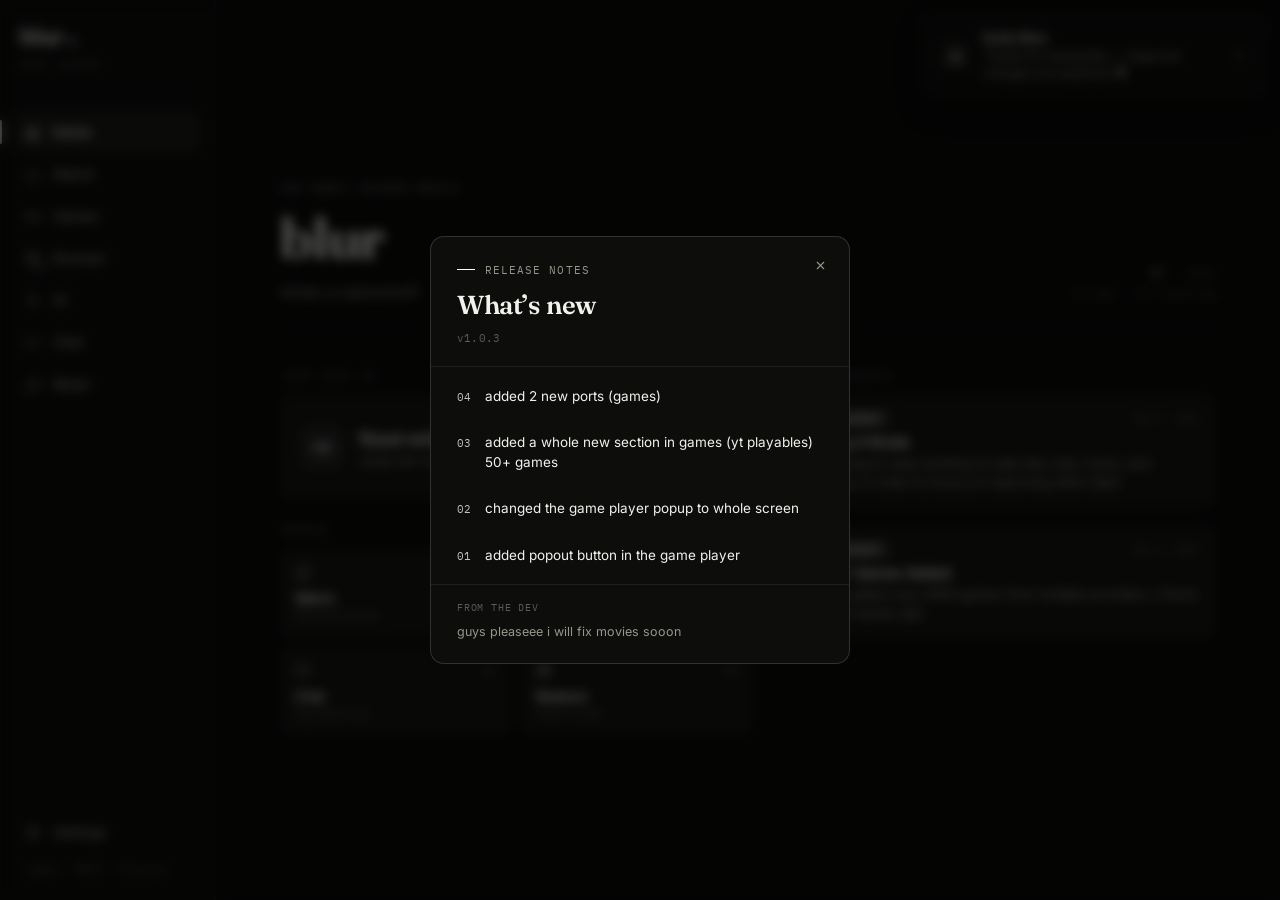
==== commit 9166d61b: "refactor(ui): align music tab styling with design system and cleanup legacy assets - Update Music si" ====
--- a/index.html
+++ b/index.html
@@ -6,7 +6,10 @@
 
 <title>blur</title>
 
+<script defer src="https://cloud.umami.is/script.js" data-website-id="0f5beed4-a838-456e-b4c7-333b27b4801d"></script>
+
 <link rel="stylesheet" href="main.css">
+<link rel="stylesheet" href="ui-foundations.css">
 <link rel="stylesheet" href="legal.css">
 <link rel="stylesheet" href="settings.css">
 <link rel="stylesheet" href="watch.css">
@@ -24,9 +27,7 @@
 
 <div id="beta-toast" class="beta-toast">
     <div class="beta-toast-icon">
-        <svg viewBox="0 0 24 24">
-            <path d="M12 9v4M12 17h.01M10.29 3.86l-8.18 14.18A2 2 0 0 0 3.82 21h16.36a2 2 0 0 0 1.71-2.96L13.71 3.86a2 2 0 0 0-3.42 0z"></path>
-        </svg>
+        <svg viewBox="0 0 24 24"><path d="M12 9v4M12 17h.01M10.29 3.86l-8.18 14.18A2 2 0 0 0 3.82 21h16.36a2 2 0 0 0 1.71-2.96L13.71 3.86a2 2 0 0 0-3.42 0z"></path></svg>
     </div>
 
     <div class="beta-toast-copy">
@@ -35,10 +36,7 @@
     </div>
 
     <button id="beta-toast-close" class="beta-toast-close" aria-label="Dismiss">
-        <svg viewBox="0 0 24 24">
-            <line x1="18" y1="6" x2="6" y2="18"></line>
-            <line x1="6" y1="6" x2="18" y2="18"></line>
-        </svg>
+        <svg viewBox="0 0 24 24"><line x1="18" y1="6" x2="6" y2="18"></line><line x1="6" y1="6" x2="18" y2="18"></line></svg>
     </button>
 </div>
 
@@ -46,21 +44,86 @@
 <div id="changelog-overlay" class="changelog-overlay">
     <div class="changelog-modal">
 
+        <button id="changelog-close" class="changelog-close" aria-label="Close">
+            <svg viewBox="0 0 24 24"><line x1="18" y1="6" x2="6" y2="18"></line><line x1="6" y1="6" x2="18" y2="18"></line></svg>
+        </button>
+
         <div class="changelog-header">
-            <h2>What's New</h2>
+            <div class="changelog-eyebrow-row">
+                <div class="changelog-eyebrow-rule"></div>
+                <span class="changelog-eyebrow">Release notes</span>
+            </div>
+            <h2>What&rsquo;s new</h2>
             <span id="changelog-version-tag" class="changelog-version-tag">v1.0.0</span>
-            <button id="changelog-close" class="changelog-close" aria-label="Close">
-                <svg viewBox="0 0 24 24"><line x1="18" y1="6" x2="6" y2="18"></line><line x1="6" y1="6" x2="18" y2="18"></line></svg>
-            </button>
         </div>
 
         <div id="changelog-body" class="changelog-body"></div>
 
-        <p id="changelog-devnote-text" class="changelog-devnote"></p>
+        <div class="changelog-devnote">
+            <span class="changelog-devnote-label">From the dev</span>
+            <p id="changelog-devnote-text"></p>
+        </div>
 
     </div>
 </div>
 
+<div id="redeem-overlay" class="changelog-overlay">
+    <div class="changelog-modal redeem-modal">
+
+        <button id="redeem-close" class="changelog-close" aria-label="Close">
+            <svg viewBox="0 0 24 24"><line x1="18" y1="6" x2="6" y2="18"></line><line x1="6" y1="6" x2="18" y2="18"></line></svg>
+        </button>
+
+        <div class="changelog-header">
+            <div class="changelog-eyebrow-row">
+                <div class="changelog-eyebrow-rule"></div>
+                <span class="changelog-eyebrow">Redeem</span>
+            </div>
+            <h2>Enter a code</h2>
+            <span class="changelog-version-tag">Unlock exclusive content</span>
+        </div>
+
+        <div class="changelog-body redeem-body">
+            <form id="redeem-form" class="redeem-form">
+                <div class="redeem-form-top">
+                    <div class="redeem-input-wrap">
+                        <span class="redeem-icon">
+                            <svg viewBox="0 0 24 24"><path d="M20 12v9H4v-9M2 7h20v5H2V7z"/><path d="M12 22V7M12 7c-1.5 0-3-1-3-2.5S10 2 12 2s3 1 3 2.5S13.5 7 12 7z"/></svg>
+                        </span>
+                        <input
+                            id="redeem-input"
+                            class="redeem-input"
+                            type="text"
+                            placeholder="Enter your code..."
+                            autocomplete="off"
+                            maxlength="40"
+                            spellcheck="false"
+                        >
+                    </div>
+                    <button type="submit" id="redeem-submit" class="redeem-submit">
+                        <span class="btn-text">Redeem</span>
+                        <svg class="spinner" viewBox="0 0 24 24"><circle cx="12" cy="12" r="10" stroke="currentColor" fill="none" stroke-width="2"/><path d="M12 2a10 10 0 0 1 8.5 4.5" stroke="currentColor" fill="none" stroke-width="2" stroke-linecap="round"/></svg>
+                    </button>
+                </div>
+
+                <div class="redeem-divider">
+                    <span class="redeem-divider-line"></span>
+                    <span>or</span>
+                    <span class="redeem-divider-line"></span>
+                </div>
+
+                <div class="redeem-hint">
+                    <span>Get codes from</span>
+                    <span class="key">Grayson</span>
+                </div>
+            </form>
+
+            <p id="redeem-status" class="redeem-status hidden"></p>
+        </div>
+
+    </div>
+</div>
+
 <aside class="sidebar">
 
 
@@ -68,16 +131,11 @@
 
 
         <div class="brand">
-
-            <div class="mark">
-                <span></span>
-            </div>
-
-            <span class="brand-name">
-                Blur
-            </span>
-
-        </div>
+            <span class="brand-name">blur</span>
+            <span class="brand-dot"></span>
+        </div>
+
+        <div class="brand-tag">early access</div>
 
 
 
@@ -86,7 +144,7 @@
 
             <a class="active" data-tab="home">
                 <div class="icon-slot">
-                    <img src="assets/icons/home.png" alt="">
+                    <svg viewBox="0 0 24 24"><path d="M3 11.5 12 4l9 7.5"></path><path d="M5.5 10v9.5a1 1 0 0 0 1 1H10v-6h4v6h3.5a1 1 0 0 0 1-1V10"></path></svg>
                 </div>
                 <span>Home</span>
             </a>
@@ -94,7 +152,7 @@
 
             <a data-tab="watch">
                 <div class="icon-slot">
-                    <img src="assets/icons/watch.png" alt="">
+                    <svg viewBox="0 0 24 24"><rect x="2.5" y="5" width="19" height="13" rx="2"></rect><path d="M8 21h8M12 18v3"></path></svg>
                 </div>
                 <span>Watch</span>
             </a>
@@ -102,30 +160,33 @@
 
             <a data-tab="games">
                 <div class="icon-slot">
-                    <img src="assets/icons/games.png" alt="">
+                    <svg viewBox="0 0 24 24"><rect x="2" y="7" width="20" height="11" rx="4"></rect><path d="M7 10v4M5 12h4"></path><circle cx="15.5" cy="11" r="1"></circle><circle cx="18" cy="13.5" r="1"></circle></svg>
                 </div>
                 <span>Games</span>
             </a>
 
-            <a data-tab="proxy">
+<a data-tab="proxy">
     <div class="icon-slot">
-        <img src="assets/icons/browser.png" alt="">
+        <svg viewBox="0 0 24 24"><circle cx="12" cy="12" r="9"></circle><path d="M3 12h18M12 3c2.4 2.6 3.7 5.7 3.7 9s-1.3 6.4-3.7 9c-2.4-2.6-3.7-5.7-3.7-9S9.6 5.6 12 3z"></path></svg>
+        <span class="lock-badge">
+            <svg viewBox="0 0 24 24"><rect x="3" y="11" width="18" height="11" rx="2" ry="2"/><path d="M7 11V7a5 5 0 0 1 10 0v4"/></svg>
+        </span>
     </div>
     <span>Browser</span>
 </a>
 
 
-<a data-tab="ai">
-    <div class="icon-slot">
-        <img src="assets/icons/ai.png" alt="">
-    </div>
-    <span>AI</span>
-</a>
+            <a data-tab="ai">
+                <div class="icon-slot">
+                    <svg viewBox="0 0 24 24"><path d="M12 3v3M12 18v3M3 12h3M18 12h3M5.6 5.6l2.1 2.1M16.3 16.3l2.1 2.1M18.4 5.6l-2.1 2.1M7.7 16.3l-2.1 2.1"></path><circle cx="12" cy="12" r="3.2"></circle></svg>
+                </div>
+                <span>AI</span>
+            </a>
 
 
             <a data-tab="chat">
                 <div class="icon-slot">
-                    <img src="assets/icons/chat.png" alt="">
+                    <svg viewBox="0 0 24 24"><path d="M4 5h16v11H8l-4 4V5z"></path></svg>
                 </div>
                 <span>Chat</span>
             </a>
@@ -133,12 +194,11 @@
 
             <a data-tab="music">
                 <div class="icon-slot">
-                    <img src="assets/icons/music.png" alt="">
+                    <svg viewBox="0 0 24 24"><path d="M9 18V5l11-2v13"></path><circle cx="6" cy="18" r="3"></circle><circle cx="17" cy="16" r="3"></circle></svg>
                 </div>
                 <span>Music</span>
             </a>
 
-
         </nav>
 
 
@@ -151,7 +211,7 @@
 
         <a data-tab="settings">
             <div class="icon-slot">
-                <img src="assets/icons/settings.png" alt="">
+                <svg viewBox="0 0 24 24"><circle cx="12" cy="12" r="3"></circle><path d="M19.4 13a7.9 7.9 0 0 0 .1-2l2-1.6-2-3.4-2.4 1a8 8 0 0 0-1.7-1L15 3h-4l-.4 2.5a8 8 0 0 0-1.7 1l-2.4-1-2 3.4L6.5 11a7.9 7.9 0 0 0 0 2l-2 1.6 2 3.4 2.4-1c.5.4 1.1.75 1.7 1L11 21h4l.4-2.5c.6-.25 1.2-.6 1.7-1l2.4 1 2-3.4-2.1-1.1z"></path></svg>
             </div>
             <span>
                 Settings
@@ -162,7 +222,7 @@
 
     <a class="legal-toggle" data-tab="legal">
         <div class="icon-slot">
-            <img src="assets/icons/legal.png" alt="">
+            <svg viewBox="0 0 24 24"><path d="M12 3v18M5 6l-2.5 6a3 3 0 0 0 6 0L6 6M19 6l-2.5 6a3 3 0 0 0 6 0L20 6M4 6h16"></path></svg>
         </div>
 
         <span>Legal</span>
@@ -190,84 +250,115 @@
 
 <main>
 
-
 <section class="panel home active" data-panel="home">
 
-
-    <div class="text">
-
-        <h1>
-            blur
-        </h1>
-
-<p id="home-tagline" class="home-tagline">
-    tung tung sahur is so tuff
-</p>
-
-
-        <div class="actions">
+    <div class="home-header">
+
+        <div class="text">
+            <div class="eyebrow-row">
+                <span class="eyebrow-rule"></span>
+                <span class="eyebrow">Early access build</span>
+            </div>
+            <h1>blur</h1>
+            <p id="home-tagline" class="home-tagline">
+                loading...
+            </p>
+        </div>
+
+        <div class="home-meta">
+            <span class="home-meta-line"><strong>07</strong> - tabs</span>
+            <span class="home-meta-line">no ads &middot; no tracking</span>
+        </div>
+
+    </div>
+
+    <div class="home-body">
+
+        <div class="home-col">
+
+            <span class="section-label">Jump back in</span>
 
             <a class="action-primary" data-goto="games">
                 <div class="icon">
-                    <img src="assets/icons/games.png" alt="">
+                    <svg viewBox="0 0 24 24"><rect x="2" y="7" width="20" height="11" rx="4"></rect><path d="M7 10v4M5 12h4"></path><circle cx="15.5" cy="11" r="1"></circle><circle cx="18" cy="13.5" r="1"></circle></svg>
                 </div>
                 <div class="copy">
                     <strong>Start with Games</strong>
-                    <span>Jump into something quick</span>
+                    <span>Jump into something quick — 4000+ titles</span>
                 </div>
             </a>
 
-            <div class="action-grid">
-
-                <a class="action-card" data-goto="watch">
-                    <img src="assets/icons/watch.png" alt="">
-                    <div>
-                        <strong>Watch</strong>
-                        <span>Movies &amp; shows</span>
-                    </div>
-                </a>
-
-                <a class="action-card" data-goto="ai">
-                    <img src="assets/icons/ai.png" alt="">
-                    <div>
-                        <strong>AI</strong>
-                        <span>Ask anything</span>
-                    </div>
-                </a>
-
-                <a class="action-card" data-goto="chat">
-                    <img src="assets/icons/chat.png" alt="">
-                    <div>
-                        <strong>Chat</strong>
-                        <span>Say what's up</span>
-                    </div>
-                </a>
-
-                <a class="action-card" data-goto="music">
-                    <img src="assets/icons/music.png" alt="">
-                    <div>
-                        <strong>Music</strong>
-                        <span>Press play</span>
-                    </div>
-                </a>
-
-            </div>
-
-        </div>
-
-    </div>
-
-
-
-<div class="preview-wrap">
-
-    <iframe 
-        src="preview.html"
-        class="preview-frame">
-    </iframe>
+            <span class="section-label" style="margin-top:14px">Browse</span>
+
+<div class="action-grid">
+
+    <a class="action-card" data-goto="watch">
+        <span class="index-num">01</span>
+        <svg viewBox="0 0 24 24"><rect x="2.5" y="5" width="19" height="13" rx="2"></rect><path d="M8 21h8M12 18v3"></path></svg>
+        <div>
+            <strong>Watch</strong>
+            <span>Movies &amp; shows</span>
+        </div>
+    </a>
+
+    <a class="action-card" data-goto="ai">
+        <span class="index-num">02</span>
+        <svg viewBox="0 0 24 24"><path d="M12 3v3M12 18v3M3 12h3M18 12h3M5.6 5.6l2.1 2.1M16.3 16.3l2.1 2.1M18.4 5.6l-2.1 2.1M7.7 16.3l-2.1 2.1"></path><circle cx="12" cy="12" r="3.2"></circle></svg>
+        <div>
+            <strong>AI</strong>
+            <span>Ask anything</span>
+        </div>
+    </a>
+
+    <a class="action-card" data-goto="chat">
+        <span class="index-num">03</span>
+        <svg viewBox="0 0 24 24"><path d="M4 5h16v11H8l-4 4V5z"></path></svg>
+        <div>
+            <strong>Chat</strong>
+            <span>Say what's up</span>
+        </div>
+    </a>
+
+    <a class="action-card" id="redeem-toggle" href="#">
+        <span class="index-num">04</span>
+        <svg viewBox="0 0 24 24"><path d="M20 12v9H4v-9M2 7h20v5H2V7z"></path><path d="M12 22V7M12 7c-1.5 0-3-1-3-2.5S10 2 12 2s3 1 3 2.5S13.5 7 12 7zM12 7c1.5 0 3-1 3-2.5"></path></svg>
+        <div>
+            <strong>Redeem</strong>
+            <span>Enter a code</span>
+        </div>
+    </a>
 
 </div>
 
+        </div>
+
+<div class="home-col">
+
+    <span class="section-label">Announcements</span>
+
+    <div class="announcement-item">
+        <div class="announcement-header">
+            <span class="announcement-badge">Announcement</span>
+            <span class="announcement-date">Sep 1, 2026</span>
+        </div>
+        <div class="announcement-title">Taking A Break.</div>
+        <div class="announcement-body">I am going to stop working on tabs like chat, music, and settings in-order to focus on improving other tabs!</div>
+    </div>
+
+    <div class="announcement-item">
+        <div class="announcement-header">
+            <span class="announcement-badge">Announcement</span>
+            <span class="announcement-date">Sep 1, 2026</span>
+        </div>
+        <div class="announcement-title">4000+ Games Added</div>
+        <div class="announcement-body">We've added over 4000 games from multiple providers. Check out the Games tab!</div>
+    </div>
+
+</div>
+
+</div>
+
+    </div>
 
 </section>
 
@@ -292,13 +383,29 @@
  
     <div class="music-sidebar">
  
-      <div class="music-sidebar-brand">Blur Music</div>
+      <div class="music-sidebar-brand">music</div>
  
       <nav class="music-nav">
  
-        <button class="music-nav-btn active" data-view="search">
+        <button class="music-nav-btn active" data-view="home">
+          <svg viewBox="0 0 24 24"><path d="M3 12l9-9 9 9"></path><path d="M5 10v10a1 1 0 0 0 1 1h4v-6h4v6h4a1 1 0 0 0 1-1V10"></path></svg>
+          <span>Home</span>
+        </button>
+ 
+        <button class="music-nav-btn" data-view="search">
           <svg viewBox="0 0 24 24"><circle cx="11" cy="11" r="7"></circle><line x1="21" y1="21" x2="16.65" y2="16.65"></line></svg>
           <span>Search</span>
+        </button>
+ 
+      </nav>
+ 
+      <div class="music-nav-divider"></div>
+ 
+      <nav class="music-nav">
+ 
+        <button class="music-nav-btn" data-view="favorites">
+          <svg viewBox="0 0 24 24"><path d="M20.8 4.6a5.5 5.5 0 0 0-7.8 0L12 5.6l-1-1a5.5 5.5 0 0 0-7.8 7.8l1 1L12 21l7.8-7.6 1-1a5.5 5.5 0 0 0 0-7.8z"></path></svg>
+          <span>Favorites</span>
         </button>
  
         <button class="music-nav-btn" data-view="playlists">
@@ -341,8 +448,65 @@
     <div class="music-content">
  
       <div class="music-views-wrap">
- 
-      <div class="music-view active" data-view-panel="search">
+
+      <div class="music-view active" data-view-panel="home">
+
+        <div id="music-home-view">
+
+          <div id="music-home-hero" class="music-hero loading">
+            <p class="music-empty">Loading featured track...</p>
+          </div>
+
+          <div class="music-home-section">
+            <h2 class="music-section-label">Trending</h2>
+            <div id="music-home-trending" class="music-card-grid">
+              <p class="music-empty">Loading trending songs...</p>
+            </div>
+          </div>
+
+          <div class="music-home-section">
+            <h2 class="music-section-label">Charts</h2>
+            <div id="music-home-charts" class="music-card-grid">
+              <p class="music-empty">Loading charts...</p>
+            </div>
+          </div>
+
+          <div class="music-home-section">
+            <h2 class="music-section-label">Top Artists</h2>
+            <div id="music-home-top-artists" class="music-card-grid music-card-grid-artists">
+              <p class="music-empty">Loading top artists...</p>
+            </div>
+          </div>
+
+          <div class="music-home-section">
+            <h2 class="music-section-label">Browse by Mood</h2>
+            <div id="music-home-moods" class="mood-grid">
+              <p class="music-empty">Loading moods...</p>
+            </div>
+          </div>
+
+        </div>
+
+        <div id="music-mood-detail-view" hidden>
+          <div class="music-header">
+            <div class="music-playlist-detail-header">
+              <button id="music-mood-back" class="music-playlist-back" aria-label="Back to home">
+                <svg viewBox="0 0 24 24"><polyline points="15 18 9 12 15 6"></polyline></svg>
+              </button>
+              <div class="music-playlist-detail-heading">
+                <h1 id="music-mood-detail-title">Mood</h1>
+              </div>
+            </div>
+          </div>
+
+          <div id="music-mood-detail-list" class="music-results">
+            <p class="music-empty">Loading...</p>
+          </div>
+        </div>
+
+      </div>
+ 
+      <div class="music-view" data-view-panel="search">
  
         <div class="music-header">
           <h1 class="music-title-heading">Search</h1>
@@ -364,6 +528,18 @@
           <p class="music-empty">Search for a song to get started.</p>
         </div>
  
+      </div>
+
+      <div class="music-view" data-view-panel="favorites">
+
+        <div class="music-header">
+          <h1 class="music-title-heading">Favorites</h1>
+        </div>
+
+        <div id="music-favorites-list" class="music-card-grid">
+          <p class="music-empty">No favorites yet. Tap the heart on any song to save it here.</p>
+        </div>
+
       </div>
 
       <div class="music-view" data-view-panel="playlists">
@@ -454,6 +630,9 @@
         <h3 id="music-title">Nothing playing</h3>
         <p id="music-artist">&nbsp;</p>
       </div>
+      <button id="music-favorite-btn" class="music-player-favorite" aria-label="Add to favorites" title="Add to favorites">
+        <svg viewBox="0 0 24 24" fill="none"><path d="M20.8 4.6a5.5 5.5 0 0 0-7.8 0L12 5.6l-1-1a5.5 5.5 0 0 0-7.8 7.8l1 1L12 21l7.8-7.6 1-1a5.5 5.5 0 0 0 0-7.8z"></path></svg>
+      </button>
     </div>
  
     <div class="music-player-controls">
@@ -504,9 +683,9 @@
  
   <div id="music-nowplaying" class="music-nowplaying">
  
-    <div class="np-bg">
-      <img id="np-bg-image" src="" alt="">
-    </div>
+<div class="np-bg">
+  <canvas id="np-bg-canvas" class="np-bg-canvas"></canvas>
+</div>
  
     <div class="np-content">
  
@@ -522,6 +701,9 @@
             <h2 id="np-title">Nothing playing</h2>
             <p id="np-artist">&nbsp;</p>
           </div>
+          <button id="np-favorite-btn" class="music-player-favorite np-favorite" aria-label="Add to favorites" title="Add to favorites">
+            <svg viewBox="0 0 24 24" fill="none"><path d="M20.8 4.6a5.5 5.5 0 0 0-7.8 0L12 5.6l-1-1a5.5 5.5 0 0 0-7.8 7.8l1 1L12 21l7.8-7.6 1-1a5.5 5.5 0 0 0 0-7.8z"></path></svg>
+          </button>
         </div>
  
         <div id="np-lyrics-body" class="np-lyrics-body">
@@ -602,8 +784,8 @@
 
 
 <script src="legal.js"></script>
-<script src="preview.js"></script>
 <script src="changelog.js"></script>
+<script src="codes.js"></script>
 
 <script src="settings.js"></script>
 <script src="watch.js"></script>
@@ -611,6 +793,7 @@
 <script src="ai.js"></script>
 <script src="games.js"></script>
 <script src="music.js"></script>
+<script src="np-bg-canvas.js"></script>
 
 <script src="https://cdn.jsdelivr.net/npm/@supabase/supabase-js@2/dist/umd/supabase.min.js"></script>
 <script src="chat/supabaseClient.js"></script>
@@ -620,6 +803,7 @@
 <script src="chat/channels.js"></script>
 <script src="chat/messages.js"></script>
 <script src="chat/reactions.js"></script>
+<script src="chat/presence.js"></script>
 <script src="chat/direct-messages.js"></script>
 <script src="chat/chat.js"></script>
 
@@ -629,4 +813,4 @@
 <script src="dev/events.js"></script>
 
 </body>
-</html>+</html>
--- a/main.css
+++ b/main.css
@@ -1,33 +1,97 @@
-@import url('https://fonts.googleapis.com/css2?family=Inter+Tight:wght@700;800&family=Inter:wght@400;500;600&family=IBM+Plex+Mono:wght@500&display=swap');
+@import url('https://fonts.googleapis.com/css2?family=Fraunces:opsz,wght@9..144,500;9..144,600;9..144,700&family=Inter:wght@400;500;600;700&family=IBM+Plex+Mono:wght@500&display=swap');
 
 :root{
 
-  /* color — strict black & white, no hue anywhere */
-  --bg:#060606;
-  --sidebar:#0a0a0a;
-  --surface:#101010;
-  --surface-2:#161616;
-  --surface-3:#1d1d1d;
-  --border:rgba(255,255,255,.08);
-  --border-strong:rgba(255,255,255,.16);
-
-  --text:#f5f5f5;
-  --muted:#8f8f8f;
-  --muted-dim:#565656;
-
-  --white:#ffffff;
-  --white-glow:rgba(255,255,255,.14);
-
-  /* type */
-  --font-display:'Inter Tight',sans-serif;
+  /* ===== color — warm-neutral dark, one quiet accent, no glow ===== */
+  --bg:#0a0a09;
+  --sidebar:#0d0d0c;
+  --surface:#141412;
+  --surface-2:#1a1a17;
+  --surface-3:#212120;
+  --border:rgba(242,242,237,.08);
+  --border-strong:rgba(242,242,237,.16);
+
+  --text:#f2f2ed;
+  --muted:#96968d;
+  --muted-dim:#5c5c56;
+
+  --accent:#c9c39a;       /* warm dulled brass — used sparingly, never glowing */
+  --accent-dim:rgba(201,195,154,.14);
+
+  --white:#f2f2ed;
+
+  --danger:#e8938c;
+  --danger-dim:rgba(232,147,140,.12);
+  --danger-border:rgba(232,147,140,.35);
+
+  --shadow:0 12px 40px rgba(0,0,0,.45);
+
+  /* ===== semantic surfaces / feedback ===== */
+  --canvas:var(--bg);
+  --surface-raised:var(--surface);
+  --surface-selected:var(--surface-2);
+  --surface-hover:var(--surface-3);
+  --surface-overlay:var(--sidebar);
+  --border-subtle:var(--border);
+  --border-emphasis:var(--border-strong);
+  --text-primary:var(--text);
+  --text-secondary:var(--muted);
+  --text-tertiary:var(--muted-dim);
+  --focus-ring:0 0 0 3px var(--accent-dim);
+  --overlay-scrim:rgba(0,0,0,.6);
+  --shadow-overlay:0 12px 40px rgba(0,0,0,.45);
+  --success:#4fbf6b;
+  --success-dim:rgba(79,191,107,.14);
+  --info:#38bdf8;
+  --info-dim:rgba(56,189,248,.15);
+
+  /* ===== type ===== */
+  --font-display:'Fraunces',serif;
   --font-body:'Inter',sans-serif;
   --font-mono:'IBM Plex Mono',monospace;
 
-  /* motion */
-  --speed:.14s;
-  --speed-slow:.4s;
-  --curve:cubic-bezier(.22,1,.36,1);
-  --curve-spring:cubic-bezier(.34,1.56,.64,1);
+  --text-xs:10.5px;
+  --text-sm:12.5px;
+  --text-md:13.5px;
+  --text-lg:14.5px;
+  --text-body:14px;
+  --text-label:12px;
+
+  --heading-page:32px;
+  --heading-section:18px;
+  --heading-card:22px;
+  --heading-display:56px;
+
+  /* ===== space / chrome ===== */
+  --radius-sm:6px;
+  --radius-md:8px;
+  --radius-lg:12px;
+  --radius-dialog:14px;
+  --radius-pill:999px;
+
+  --space-1:4px;
+  --space-2:8px;
+  --space-3:12px;
+  --space-4:16px;
+  --space-5:20px;
+  --space-6:24px;
+  --space-8:32px;
+  --space-10:40px;
+  --space-12:48px;
+
+  --control-h:40px;
+  --control-h-sm:32px;
+  --control-h-lg:44px;
+  --page-pad:28px 32px;
+  --page-pad-compact:16px;
+  --content-max:1180px;
+  --inner-sidebar:216px;
+
+  /* ===== motion — restrained, no spring-bounce ===== */
+  --speed:.15s;
+  --speed-slow:.32s;
+  --curve:cubic-bezier(.4,0,.2,1);
+  --ease-standard:var(--curve);
 
 }
 
@@ -61,6 +125,31 @@
   cursor:pointer;
 }
 
+:focus-visible{
+  outline:1.5px solid var(--accent);
+  outline-offset:2px;
+}
+
+/* shared scrollbar — every tab uses the same thin rail */
+*{
+  scrollbar-width:thin;
+  scrollbar-color:var(--border-strong) transparent;
+}
+
+::-webkit-scrollbar{
+  width:6px;
+  height:6px;
+}
+
+::-webkit-scrollbar-track{
+  background:transparent;
+}
+
+::-webkit-scrollbar-thumb{
+  background:var(--border-strong);
+  border-radius:var(--radius-pill);
+}
+
 
 @media (prefers-reduced-motion:reduce){
   *{
@@ -77,296 +166,191 @@
 
 
 /* ============ SIDEBAR ============ */
+/* always legible — icon + label, no hover-to-reveal. */
 
 .sidebar{
-  width:74px;
+  width:216px;
   height:100vh;
   flex-shrink:0;
   background:var(--sidebar);
   border-right:1px solid var(--border);
-  transition:width var(--speed) var(--curve);
-  overflow:hidden;
-  padding:18px 12px;
+  padding:22px 14px;
   position:relative;
   z-index:10;
-}
-
-.sidebar:hover{
-  width:226px;
+  display:flex;
+  flex-direction:column;
 }
 
 .side-content{
   display:flex;
   flex-direction:column;
+  flex:1;
+  min-height:0;
 }
 
 
 .brand{
-  height:44px;
-  display:flex;
-  align-items:center;
-  gap:14px;
-  margin-bottom:36px;
-  flex-shrink:0;
+  display:flex;
+  align-items:baseline;
+  gap:2px;
+  margin-bottom:8px;
+  padding:0 6px;
 }
 
 .mark{
-  width:40px;
-  height:40px;
-  border-radius:12px;
-  flex-shrink:0;
-  position:relative;
-  background:var(--white);
-  display:flex;
-  justify-content:center;
-  align-items:center;
-  overflow:visible;
-}
-
-.mark::before{
-  content:'';
-  position:absolute;
-  inset:-7px;
-  border-radius:16px;
-  background:var(--white);
-  filter:blur(11px);
-  opacity:.22;
-  z-index:-1;
-}
-
-.mark span{
-  width:9px;
-  height:9px;
-  border-radius:50%;
-  background:var(--bg);
+  display:none;
 }
 
 .brand-name{
   font-family:var(--font-display);
-  font-size:19px;
-  font-weight:800;
-  letter-spacing:-.02em;
-  white-space:nowrap;
-  opacity:0;
-  transform:translateX(-10px);
-  transition:.16s var(--curve);
-}
-
-.sidebar:hover .brand-name{
-  opacity:1;
-  transform:none;
+  font-size:22px;
+  font-weight:600;
+  letter-spacing:-.01em;
+  color:var(--text);
+}
+
+.brand-dot{
+  width:5px;
+  height:5px;
+  border-radius:50%;
+  background:var(--accent);
+  margin-left:5px;
+  margin-bottom:3px;
+}
+
+.brand-tag{
+  font-family:var(--font-mono);
+  font-size:10px;
+  letter-spacing:.06em;
+  text-transform:uppercase;
+  color:var(--muted-dim);
+  padding:0 6px 22px;
+  border-bottom:1px solid var(--border);
+  margin-bottom:18px;
 }
 
 
 nav{
   display:flex;
   flex-direction:column;
-  gap:4px;
+  gap:2px;
 }
 
 .bottom{
-  position:absolute;
-  bottom:18px;
-  left:12px;
-  right:12px;
+  margin-top:auto;
+  padding-top:14px;
 }
 
 .legal-container{
-    margin-top:8px;
-}
-
-
-/* collapsed icon */
+    margin-top:2px;
+}
+
+
 .legal-toggle{
-
-    height:46px;
-    border-radius:12px;
-
+    height:40px;
+    border-radius:8px;
     display:flex;
     align-items:center;
-    gap:16px;
-
-    padding:0 12px;
-
+    gap:12px;
+    padding:0 10px;
     color:var(--muted);
-
-    transition:
-    background var(--speed) var(--curve),
-    color var(--speed) var(--curve),
-    transform var(--speed) var(--curve-spring);
-
-}
-
-
-.legal-toggle img{
-
-    width:19px;
-    height:19px;
-
-    filter:brightness(0) invert(1);
-
-    opacity:.55;
-
-    transition:
-    opacity var(--speed) var(--curve),
-    transform var(--speed) var(--curve-spring);
-
-}
-
+    transition:background var(--speed) var(--curve), color var(--speed) var(--curve);
+}
+
+.legal-toggle svg{
+    width:16px;
+    height:16px;
+    opacity:.6;
+    transition:opacity var(--speed) var(--curve);
+}
 
 .legal-toggle span{
-
-    font-size:14.5px;
-
-    opacity:0;
-    transform:translateX(-8px);
-
-    transition:.16s var(--curve);
-
-}
-
-
-/* show text only expanded */
-.sidebar:hover .legal-toggle span{
-
+    font-size:13px;
+}
+
+.legal-toggle:hover{
+    background:var(--surface);
+    color:var(--text);
+}
+
+.legal-toggle:hover svg{
     opacity:1;
-    transform:none;
-
-}
-
-
-
-.legal-toggle:hover{
-
-    background:var(--surface);
-
-    color:var(--text);
-
-    transform:translateX(4px) rotate(-1deg);
-
-}
-
-
-.legal-toggle:hover img{
-
-    opacity:1;
-
-    transform:rotate(-8deg) scale(1.05);
-
-}
-
-
-
-/* actual legal links */
-
+}
+
+
+/* actual legal links row (shown instead of toggle since sidebar is always expanded) */
 .legal-row{
-
     display:flex;
-
     align-items:center;
-
-    justify-content:center;
-
     gap:6px;
-
-    padding:10px 4px 2px;
-
-}
-
-
-.sidebar:not(:hover) .legal-row{
-
+    padding:8px 10px 2px;
+}
+
+.legal-toggle{
     display:none;
-
-}
-
-
-.sidebar:hover .legal-toggle{
-
-    display:none;
-
-}
-
+}
 
 .legal-row a{
-
-    font-size:11px;
-
+    font-family:var(--font-mono);
+    font-size:10.5px;
+    letter-spacing:.02em;
     color:var(--muted-dim);
-
-}
-
+    transition:color var(--speed) var(--curve);
+}
 
 .legal-row a:hover{
-
-    color:var(--text);
-
-}
-
+    color:var(--muted);
+}
 
 .legal-dot{
-
-  font-size:30px;
-
+  font-size:10px;
   color:var(--muted-dim);
-
-}
-
-
-
-.sidebar:not(:hover) .legal-row{
-
-  display:none;
-
-}
-
-.sidebar:hover .legal-row{
-  opacity:1;
-}
+}
+
 
 nav a,
-.bottom a{
-  height:46px;
-  border-radius:12px;
+.bottom > a{
+  height:40px;
+  border-radius:8px;
   display:flex;
   align-items:center;
-  gap:16px;
-  padding:0 12px;
+  gap:12px;
+  padding:0 10px;
   color:var(--muted);
   cursor:pointer;
   position:relative;
-  transition:background var(--speed) var(--curve),
-             color var(--speed) var(--curve),
-             transform var(--speed) var(--curve-spring);
+  transition:background var(--speed) var(--curve), color var(--speed) var(--curve);
 }
 
 .icon-slot{
   position:relative;
-  width:19px;
-  height:19px;
+  width:17px;
+  height:17px;
   flex-shrink:0;
   display:flex;
   align-items:center;
   justify-content:center;
 }
 
-nav a img,
-.bottom a img{
-  width:19px;
-  height:19px;
+.icon-slot svg{
+  width:17px;
+  height:17px;
   flex-shrink:0;
-  filter:brightness(0) invert(1);
-  opacity:.55;
-  transition:opacity var(--speed) var(--curve),
-             transform var(--speed) var(--curve-spring);
+  fill:none;
+  stroke:currentColor;
+  stroke-width:1.6;
+  stroke-linecap:round;
+  stroke-linejoin:round;
+  opacity:.75;
+  transition:opacity var(--speed) var(--curve);
 }
 
 .lock{
   position:absolute;
-  top:-6px;
-  right:-8px;
-  width:13px;
-  height:13px;
+  top:-5px;
+  right:-7px;
+  width:11px;
+  height:11px;
   border-radius:50%;
   background:var(--sidebar);
   border:1px solid var(--border-strong);
@@ -376,40 +360,30 @@
 }
 
 .lock svg{
-  width:7px;
-  height:7px;
+  width:6px;
+  height:6px;
   fill:none;
   stroke:var(--muted);
-  stroke-width:1.6;
+  stroke-width:1.8;
+  opacity:1;
 }
 
 nav a span,
 .bottom a span{
-  font-size:14.5px;
+  font-size:13.5px;
   font-weight:500;
-  opacity:0;
-  transform:translateX(-8px);
-  transition:.16s var(--curve);
   white-space:nowrap;
-}
-
-.sidebar:hover nav a span,
-.sidebar:hover .bottom a span{
-  opacity:1;
-  transform:none;
 }
 
 nav a:hover,
 .bottom a:hover{
   background:var(--surface);
   color:var(--text);
-  transform:translateX(4px) rotate(-1deg);
-}
-
-nav a:hover img,
-.bottom a:hover img{
+}
+
+nav a:hover .icon-slot svg,
+.bottom a:hover .icon-slot svg{
   opacity:1;
-  transform:rotate(-8deg) scale(1.05);
 }
 
 nav a.active,
@@ -418,21 +392,22 @@
   color:var(--text);
 }
 
-nav a.active img,
-.bottom a.active img{
+nav a.active .icon-slot svg,
+.bottom a.active .icon-slot svg{
   opacity:1;
+  stroke:var(--accent);
 }
 
 nav a.active::before,
 .bottom a.active::before{
   content:'';
   position:absolute;
-  left:0;
-  top:9px;
-  bottom:9px;
-  width:3px;
-  border-radius:3px;
-  background:var(--white);
+  left:-14px;
+  top:8px;
+  bottom:8px;
+  width:2px;
+  border-radius:2px;
+  background:var(--accent);
 }
 
 
@@ -446,27 +421,17 @@
   align-items:center;
   justify-content:center;
   position:relative;
-}
-
-main::before{
-  content:'';
-  position:absolute;
-  inset:0;
-  pointer-events:none;
-  background:radial-gradient(700px circle at 12% 26%, var(--white-glow), transparent 62%);
-  opacity:.05;
-}
-
-main:has(.proxy-panel.active){
-
+  overflow-y:auto;
+}
+
+main:has(.proxy-panel.active),
+main:has(.watch-panel.active),
+main:has(.games-panel.active),
+main:has(.settings-panel.active){
     padding:0;
-
     overflow:hidden;
-
     align-items:stretch;
-
     justify-content:stretch;
-
 }
 
 .panel{
@@ -480,10 +445,12 @@
 
 
 .home{
-  width:min(1180px,86%);
-  align-items:center;
-  justify-content:space-between;
-  gap:56px;
+  width:min(1180px,88%);
+  flex-direction:column;
+  align-items:stretch;
+  justify-content:flex-start;
+  gap:0;
+  padding:64px 0 48px;
   position:relative;
   z-index:1;
 }
@@ -500,9 +467,9 @@
 }
 
 .simple-panel .panel-icon{
-  width:64px;
-  height:64px;
-  border-radius:18px;
+  width:56px;
+  height:56px;
+  border-radius:12px;
   background:var(--surface);
   border:1px solid var(--border);
   display:flex;
@@ -512,52 +479,56 @@
   position:relative;
 }
 
-.simple-panel .panel-icon img{
-  width:26px;
-  height:26px;
-  filter:brightness(0) invert(1);
-  opacity:.85;
-}
-
-.simple-panel .panel-icon.locked img{
-  opacity:.35;
-}
-
-.lock.big{
+.simple-panel .panel-icon svg{
   width:22px;
   height:22px;
+  fill:none;
+  stroke:var(--text);
+  stroke-width:1.5;
+  stroke-linecap:round;
+  stroke-linejoin:round;
+  opacity:.85;
+}
+
+.simple-panel .panel-icon.locked svg{
+  opacity:.35;
+}
+
+.lock.big{
+  width:20px;
+  height:20px;
   position:absolute;
-  top:-8px;
-  right:-8px;
+  top:-7px;
+  right:-7px;
   background:var(--surface-2);
   border:1px solid var(--border-strong);
 }
 
 .lock.big svg{
-  width:11px;
-  height:11px;
+  width:10px;
+  height:10px;
 }
 
 .simple-panel h2,
 .settings-panel h2,
 .doc-panel h2{
   font-family:var(--font-display);
-  font-size:32px;
-  font-weight:800;
-  letter-spacing:-.02em;
+  font-size:var(--heading-page);
+  font-weight:600;
+  letter-spacing:-.01em;
   color:var(--white);
 }
 
 .simple-panel p,
 .doc-panel p{
-  font-size:15px;
+  font-size:14.5px;
   line-height:1.6;
   color:var(--muted);
   max-width:380px;
 }
 
 .settings-panel{
-  gap:28px;
+  gap:24px;
   align-items:stretch;
   text-align:left;
 }
@@ -569,9 +540,9 @@
 .settings-list{
   display:flex;
   flex-direction:column;
-  gap:2px;
+  gap:1px;
   border:1px solid var(--border);
-  border-radius:16px;
+  border-radius:12px;
   overflow:hidden;
   background:var(--surface);
 }
@@ -581,7 +552,7 @@
   align-items:center;
   justify-content:space-between;
   gap:16px;
-  padding:16px 18px;
+  padding:15px 16px;
   border-bottom:1px solid var(--border);
 }
 
@@ -591,20 +562,20 @@
 
 .settings-row strong{
   display:block;
-  font-size:14px;
+  font-size:13.5px;
   font-weight:600;
 }
 
 .settings-row span{
   display:block;
-  font-size:12.5px;
+  font-size:12px;
   color:var(--muted);
   margin-top:2px;
 }
 
 .switch{
-  width:38px;
-  height:22px;
+  width:34px;
+  height:20px;
   border-radius:100px;
   background:var(--surface-3);
   border:1px solid var(--border-strong);
@@ -618,21 +589,21 @@
   position:absolute;
   top:2px;
   left:2px;
-  width:16px;
-  height:16px;
+  width:14px;
+  height:14px;
   border-radius:50%;
   background:var(--muted);
-  transition:transform var(--speed) var(--curve-spring), background var(--speed) var(--curve);
+  transition:transform var(--speed) var(--curve), background var(--speed) var(--curve);
 }
 
 .switch.on{
-  background:var(--white);
-  border-color:var(--white);
+  background:var(--accent-dim);
+  border-color:var(--accent);
 }
 
 .switch.on::before{
-  background:var(--bg);
-  transform:translateX(16px);
+  background:var(--accent);
+  transform:translateX(14px);
 }
 
 .doc-panel p{
@@ -640,86 +611,174 @@
 }
 
 
-.text{
-  max-width:440px;
+/* ============ HOME — editorial header ============ */
+
+.home-header{
+  display:flex;
+  align-items:flex-end;
+  justify-content:space-between;
+  gap:40px;
+  padding-bottom:28px;
+  border-bottom:1px solid var(--border);
+  margin-bottom:36px;
+}
+
+.home-header .text{
+  max-width:600px;
   flex-shrink:0;
+}
+
+.eyebrow-row{
+  display:flex;
+  align-items:center;
+  gap:10px;
+  margin-bottom:14px;
+}
+
+.eyebrow-rule{
+  width:22px;
+  height:1px;
+  background:var(--accent);
+}
+
+.eyebrow{
+  font-family:var(--font-mono);
+  font-size:11px;
+  letter-spacing:.1em;
+  text-transform:uppercase;
+  color:var(--muted);
 }
 
 .text h1{
   font-family:var(--font-display);
-  font-size:82px;
-  font-weight:800;
-  letter-spacing:-.035em;
-  line-height:1;
+  font-size:56px;
+  font-weight:600;
+  letter-spacing:-.02em;
+  line-height:1.02;
   color:var(--white);
 }
 
-.text p{
-  font-size:16px;
+.text h1 em{
+  font-style:italic;
+  font-weight:500;
+  color:var(--accent);
+}
+
+#home-tagline{
+  font-size:14.5px;
   line-height:1.6;
   color:var(--muted);
-  margin-top:18px;
-  max-width:370px;
-}
-
-
-/* quick actions */
-
-.actions{
+  margin-top:14px;
+  max-width:420px;
+  cursor:default;
+  transition:opacity .2s ease, transform .2s ease;
+}
+
+.home-tagline.changing {
+    opacity:0;
+    transform:translateY(6px);
+}
+
+.home-meta{
+  display:flex;
+  flex-direction:column;
+  align-items:flex-end;
+  gap:6px;
+  flex-shrink:0;
+  padding-bottom:4px;
+}
+
+.home-meta-line{
+  font-family:var(--font-mono);
+  font-size:11px;
+  color:var(--muted-dim);
+  letter-spacing:.02em;
+  white-space:nowrap;
+}
+
+.home-meta-line strong{
+  color:var(--muted);
+  font-weight:500;
+}
+
+
+/* ============ HOME — content grid ============ */
+
+.home-body{
+  display:grid;
+  grid-template-columns:1.05fr .95fr;
+  gap:36px;
+  align-items:start;
+}
+
+.home-col{
   display:flex;
   flex-direction:column;
   gap:10px;
-  margin-top:30px;
+}
+
+.section-label{
+  font-family:var(--font-mono);
+  font-size:10.5px;
+  letter-spacing:.08em;
+  text-transform:uppercase;
+  color:var(--muted-dim);
+  margin-bottom:2px;
+  padding-left:2px;
 }
 
 .action-primary{
-  height:70px;
-  border-radius:16px;
+  min-height:104px;
+  border-radius:12px;
   background:var(--surface);
   border:1px solid var(--border);
   display:flex;
   align-items:center;
-  gap:14px;
-  padding:0 18px;
-  transition:transform var(--speed) var(--curve-spring),
-             background var(--speed) var(--curve),
-             border-color var(--speed) var(--curve);
+  gap:16px;
+  padding:20px;
+  transition:border-color var(--speed) var(--curve), background var(--speed) var(--curve);
 }
 
 .action-primary:hover{
-  transform:translateY(-2px) rotate(-.4deg);
   background:var(--surface-2);
   border-color:var(--border-strong);
 }
 
 .action-primary .icon{
-  width:40px;
-  height:40px;
-  border-radius:11px;
-  background:var(--white);
+  width:42px;
+  height:42px;
+  border-radius:10px;
+  background:var(--surface-3);
+  border:1px solid var(--border-strong);
   display:flex;
   align-items:center;
   justify-content:center;
   flex-shrink:0;
 }
 
-.action-primary .icon img{
+.action-primary .icon svg{
   width:18px;
   height:18px;
-  filter:brightness(0);
+  fill:none;
+  stroke:var(--accent);
+  stroke-width:1.6;
+  stroke-linecap:round;
+  stroke-linejoin:round;
 }
 
 .action-primary .copy strong{
   display:block;
-  font-size:15px;
+  font-family:var(--font-display);
+  font-size:19px;
   font-weight:600;
+  letter-spacing:-.005em;
 }
 
 .action-primary .copy span{
   display:block;
   font-size:12.5px;
   color:var(--muted);
-  margin-top:2px;
+  margin-top:3px;
 }
 
 
@@ -730,14 +789,8 @@
 }
 
 .action-card{
-  --rx:0deg;
-  --ry:0deg;
-  --s:1;
-  --mx:50%;
-  --my:50%;
-
-  height:96px;
-  border-radius:16px;
+  min-height:84px;
+  border-radius:12px;
   background:var(--surface);
   border:1px solid var(--border);
   padding:14px;
@@ -745,21 +798,7 @@
   flex-direction:column;
   justify-content:space-between;
   position:relative;
-  overflow:hidden;
-  transform:perspective(700px) rotateX(var(--rx)) rotateY(var(--ry)) scale(var(--s));
-  transition:transform var(--speed) var(--curve-spring),
-             border-color var(--speed) var(--curve),
-             background var(--speed) var(--curve);
-}
-
-.action-card::before{
-  content:'';
-  position:absolute;
-  inset:0;
-  background:radial-gradient(160px circle at var(--mx) var(--my), rgba(255,255,255,.09), transparent 62%);
-  opacity:0;
-  transition:opacity var(--speed-slow) var(--curve);
-  pointer-events:none;
+  transition:border-color var(--speed) var(--curve), background var(--speed) var(--curve);
 }
 
 .action-card:hover{
@@ -767,142 +806,85 @@
   background:var(--surface-2);
 }
 
-.action-card:hover::before{
-  opacity:1;
-}
-
-.action-card img{
-  width:17px;
-  height:17px;
-  filter:brightness(0) invert(1);
-  opacity:.8;
+.action-card svg{
+  width:16px;
+  height:16px;
+  fill:none;
+  stroke:var(--text);
+  stroke-width:1.6;
+  stroke-linecap:round;
+  stroke-linejoin:round;
+  opacity:.7;
 }
 
 .action-card strong{
   display:block;
-  font-size:13.5px;
+  font-size:13px;
   font-weight:600;
+  margin-top:10px;
 }
 
 .action-card span{
   display:block;
-  font-size:11.5px;
+  font-size:11px;
   color:var(--muted-dim);
   margin-top:2px;
 }
 
-/* ============ RESPONSIVE ============ */
-
-@media (max-width:960px){
-
-  body{
-    flex-direction:column;
-  }
-
-  .sidebar{
-    width:100%;
-    height:64px;
-    order:2;
-    padding:0 10px;
-    border-right:none;
-    border-top:1px solid var(--border);
-  }
-
-  .sidebar:hover{
-    width:100%;
-  }
-
-  .side-content{
-    flex-direction:row;
-    align-items:center;
-    height:100%;
-  }
-
-  .brand{
-    display:none;
-  }
-
-  .legal-row{
-    display:none;
-  }
-
-  nav{
-    flex-direction:row;
-    flex:1;
-    justify-content:space-around;
-  }
-
-  .bottom{
-    margin-top:0;
-  }
-
-  nav a span,
-  .bottom a span{
-    display:none;
-  }
-
-  nav a.active::before,
-  .bottom a.active::before{
-    left:12px;
-    right:12px;
-    top:auto;
-    bottom:2px;
-    width:auto;
-    height:3px;
-  }
-
-  main{
-    order:1;
-    padding:36px 22px;
-  }
-
-  .home{
-    flex-direction:column;
-    width:100%;
-    gap:32px;
-    text-align:center;
-  }
-
-  .text{
-    max-width:100%;
-  }
-
-  .eyebrow{
-    justify-content:center;
-  }
-
-  .text p{
-    margin-left:auto;
-    margin-right:auto;
-  }
-
-  .text h1{
-    font-size:52px;
-  }
-
-  .actions{
-    align-items:stretch;
-    text-align:left;
-  }
-
-  .preview-wrap{
-    width:100%;
-    max-width:360px;
-    height:280px;
-}
-
-  .simple-panel,
-  .settings-panel,
-  .doc-panel{
-    width:100%;
-  }
+.index-num{
+  position:absolute;
+  top:14px;
+  right:14px;
+  font-family:var(--font-mono);
+  font-size:10px;
+  color:var(--muted-dim);
+}
+
+
+/* preview panel — replaces the old floating iframe-with-nothing-around-it */
+.preview-panel{
+  border-radius:12px;
+  background:var(--surface);
+  border:1px solid var(--border);
+  overflow:hidden;
+  display:flex;
+  flex-direction:column;
+  height:100%;
+}
+
+.preview-panel-head{
+  display:flex;
+  align-items:center;
+  justify-content:space-between;
+  padding:12px 14px;
+  border-bottom:1px solid var(--border);
+  flex-shrink:0;
+}
+
+.preview-panel-head span{
+  font-family:var(--font-mono);
+  font-size:10.5px;
+  letter-spacing:.05em;
+  text-transform:uppercase;
+  color:var(--muted-dim);
+}
+
+.preview-dots{
+  display:flex;
+  gap:5px;
+}
+
+.preview-dots i{
+  width:6px;
+  height:6px;
+  border-radius:50%;
+  background:var(--surface-3);
+  border:1px solid var(--border-strong);
+  display:block;
 }
 
 .preview-wrap{
-    flex:1;
-    height:min(900px,78vh);
-    max-width:640px;
-    flex-shrink:1;
+    height:360px;
     overflow:hidden;
 }
 
@@ -914,30 +896,107 @@
     display:block;
 }
 
-.home-tagline {
-
-    cursor: default;
-
-    transition:
-        opacity .2s ease,
-        transform .2s ease;
-
-}
-
-
-.home-tagline:hover {
-
-    opacity: .8;
-
-}
-
-
-.home-tagline.changing {
-
-    opacity:0;
-
-    transform:translateY(8px);
-
+
+/* ============ RESPONSIVE ============ */
+
+@media (max-width:960px){
+
+  body{
+    flex-direction:column;
+  }
+
+  .sidebar{
+    width:100%;
+    height:auto;
+    order:2;
+    padding:8px 6px;
+    border-right:none;
+    border-top:1px solid var(--border);
+  }
+
+  .side-content{
+    flex-direction:row;
+    align-items:center;
+    height:100%;
+  }
+
+  .brand,
+  .brand-tag{
+    display:none;
+  }
+
+  .legal-row{
+    display:none;
+  }
+
+  nav{
+    flex-direction:row;
+    flex:1;
+    justify-content:space-around;
+    gap:0;
+  }
+
+  .bottom{
+    margin-top:0;
+  }
+
+  nav a span,
+  .bottom a span{
+    display:none;
+  }
+
+  nav a,
+  .bottom > a{
+    padding:8px;
+    height:auto;
+  }
+
+  nav a.active::before,
+  .bottom a.active::before{
+    left:10px;
+    right:10px;
+    top:auto;
+    bottom:0;
+    width:auto;
+    height:2px;
+  }
+
+  main{
+    order:1;
+    padding:28px 20px;
+  }
+
+  .home{
+    padding:24px 0 32px;
+  }
+
+  .home-header{
+    flex-direction:column;
+    align-items:flex-start;
+    gap:20px;
+  }
+
+  .home-meta{
+    align-items:flex-start;
+  }
+
+  .text h1{
+    font-size:38px;
+  }
+
+  .home-body{
+    grid-template-columns:1fr;
+  }
+
+  .preview-wrap{
+    min-height:260px;
+  }
+
+  .simple-panel,
+  .settings-panel,
+  .doc-panel{
+    width:100%;
+  }
 }
 
 /* ============ CHANGELOG ============ */
@@ -961,17 +1020,18 @@
 }
 
 .changelog-modal{
-  width:min(400px,88%);
-  max-height:74vh;
+  width:min(420px,88%);
+  max-height:78vh;
   display:flex;
   flex-direction:column;
   background:var(--sidebar);
   border:1px solid var(--border-strong);
-  border-radius:20px;
+  border-radius:14px;
   overflow:hidden;
-  transform:translateY(14px) scale(.97);
+  position:relative;
+  transform:translateY(10px);
   opacity:0;
-  transition:transform var(--speed-slow) var(--curve-spring), opacity var(--speed-slow) var(--curve);
+  transition:transform var(--speed-slow) var(--curve), opacity var(--speed-slow) var(--curve);
 }
 
 .changelog-overlay.open .changelog-modal{
@@ -979,33 +1039,14 @@
   opacity:1;
 }
 
-.changelog-header{
-  display:flex;
-  align-items:center;
-  gap:10px;
-  padding:18px 20px;
-  border-bottom:1px solid var(--border);
-  flex-shrink:0;
-}
-
-.changelog-header h2{
-  font-family:var(--font-display);
-  font-size:18px;
-  font-weight:800;
-  letter-spacing:-.02em;
-  flex:1;
-}
-
-.changelog-version-tag{
-  font-family:var(--font-mono);
-  font-size:11px;
-  color:var(--muted);
-}
-
 .changelog-close{
+  position:absolute;
+  top:16px;
+  right:16px;
+  z-index:1;
   width:26px;
   height:26px;
-  border-radius:8px;
+  border-radius:7px;
   display:flex;
   align-items:center;
   justify-content:center;
@@ -1019,84 +1060,170 @@
 }
 
 .changelog-close svg{
-  width:14px;
-  height:14px;
+  width:13px;
+  height:13px;
   fill:none;
   stroke:currentColor;
   stroke-width:2;
   stroke-linecap:round;
 }
 
+/* ---- header: eyebrow + Fraunces title, echoes .home-header ---- */
+
+.changelog-header{
+  padding:26px 26px 20px;
+  border-bottom:1px solid var(--border);
+  flex-shrink:0;
+}
+
+.changelog-eyebrow-row{
+  display:flex;
+  align-items:center;
+  gap:10px;
+  margin-bottom:12px;
+}
+
+.changelog-eyebrow-rule{
+  width:18px;
+  height:1px;
+  background:var(--accent);
+}
+
+.changelog-eyebrow{
+  font-family:var(--font-mono);
+  font-size:10.5px;
+  letter-spacing:.1em;
+  text-transform:uppercase;
+  color:var(--muted);
+}
+
+.changelog-header h2{
+  font-family:var(--font-display);
+  font-size:26px;
+  font-weight:600;
+  letter-spacing:-.015em;
+  color:var(--white);
+}
+
+.changelog-version-tag{
+  display:inline-block;
+  margin-top:10px;
+  font-family:var(--font-mono);
+  font-size:11px;
+  letter-spacing:.02em;
+  color:var(--muted-dim);
+}
+
+/* ---- body: numbered rows instead of bullet list ---- */
+
 .changelog-body{
-  padding:16px 20px;
+  padding:6px 10px;
   overflow-y:auto;
 }
 
-.changelog-body ul{
-  list-style:none;
+.changelog-list{
   display:flex;
   flex-direction:column;
-  gap:7px;
-}
-
-.changelog-body li{
+}
+
+.changelog-row{
+  display:flex;
+  align-items:baseline;
+  gap:14px;
+  padding:13px 16px;
+  border-radius:8px;
+  transition:background var(--speed) var(--curve);
+}
+
+.changelog-row:hover{
+  background:var(--surface);
+}
+
+.changelog-row-num{
+  flex-shrink:0;
+  font-family:var(--font-mono);
+  font-size:11px;
+  color:var(--accent);
+  opacity:.75;
+}
+
+.changelog-row-text{
   font-size:13.5px;
   line-height:1.5;
-  color:var(--muted);
-  padding-left:14px;
-  position:relative;
-}
-
-.changelog-body li::before{
-  content:'';
-  position:absolute;
-  left:0;
-  top:8px;
-  width:4px;
-  height:4px;
-  border-radius:50%;
-  background:var(--muted-dim);
-}
+  color:var(--text);
+}
+
+/* ---- dev note: labeled aside, echoes .section-label pattern ---- */
 
 .changelog-devnote{
   flex-shrink:0;
-  padding:14px 20px 18px;
+  padding:16px 26px 22px;
   border-top:1px solid var(--border);
+}
+
+.changelog-devnote-label{
+  display:block;
+  font-family:var(--font-mono);
+  font-size:10px;
+  letter-spacing:.08em;
+  text-transform:uppercase;
+  color:var(--muted-dim);
+  margin-bottom:8px;
+}
+
+.changelog-devnote p{
   font-size:12.5px;
-  line-height:1.5;
-  color:var(--muted-dim);
-}
-
+  line-height:1.55;
+  color:var(--muted);
+}
+
+@media (max-width:960px){
+
+  .changelog-modal{
+    width:92%;
+  }
+
+  .changelog-header{
+    padding:22px 20px 16px;
+  }
+
+  .changelog-header h2{
+    font-size:22px;
+  }
+
+  .changelog-devnote{
+    padding:14px 20px 18px;
+  }
+
+}
 /* ============ BETA TOAST ============ */
 
 .beta-toast{
   position:fixed;
-  top:18px;
-  right:18px;
+  top:16px;
+  right:16px;
   z-index:250;
 
   display:flex;
   align-items:center;
   gap:12px;
 
-  width:min(360px,86vw);
+  width:min(340px,86vw);
   padding:12px 12px 12px 14px;
 
-  background:var(--glass-strong);
-  backdrop-filter:blur(18px);
-  -webkit-backdrop-filter:blur(18px);
-
-  border:1px solid var(--border);
-  border-radius:16px;
-
-  box-shadow:0 10px 28px rgba(0,0,0,.35);
-
-  transform:translateY(-14px) scale(.97);
+  background:var(--sidebar);
+
+  border:1px solid var(--border-strong);
+  border-radius:12px;
+
+  box-shadow:0 12px 28px rgba(0,0,0,.4);
+
+  transform:translateY(-10px);
   opacity:0;
   pointer-events:none;
 
   transition:
-    transform var(--speed-slow) var(--curve-spring),
+    transform var(--speed-slow) var(--curve),
     opacity var(--speed-slow) var(--curve);
 }
 
@@ -1108,14 +1235,13 @@
 }
 
 
-/* icon tile */
 .beta-toast-icon{
-  width:34px;
-  height:34px;
+  width:32px;
+  height:32px;
 
   flex-shrink:0;
 
-  border-radius:10px;
+  border-radius:8px;
 
   display:flex;
   align-items:center;
@@ -1127,19 +1253,18 @@
 
 
 .beta-toast-icon svg{
-  width:16px;
-  height:16px;
+  width:15px;
+  height:15px;
 
   fill:none;
-  stroke:var(--white);
-
-  stroke-width:2;
+  stroke:var(--accent);
+
+  stroke-width:1.8;
   stroke-linecap:round;
   stroke-linejoin:round;
 }
 
 
-/* text */
 .beta-toast-copy{
   flex:1;
   min-width:0;
@@ -1150,10 +1275,9 @@
   display:block;
 
   font-family:var(--font-display);
-  font-size:13.5px;
-
-  font-weight:800;
-  letter-spacing:-.02em;
+  font-size:13px;
+
+  font-weight:600;
 
   color:var(--white);
 }
@@ -1164,21 +1288,20 @@
 
   margin-top:3px;
 
-  font-size:12.5px;
+  font-size:12px;
   line-height:1.4;
 
   color:var(--muted);
 }
 
 
-/* close button */
 .beta-toast-close{
-  width:26px;
-  height:26px;
+  width:24px;
+  height:24px;
 
   flex-shrink:0;
 
-  border-radius:8px;
+  border-radius:6px;
 
   display:flex;
   align-items:center;
@@ -1188,21 +1311,19 @@
 
   transition:
     background var(--speed) var(--curve),
-    color var(--speed) var(--curve),
-    transform var(--speed) var(--curve-spring);
+    color var(--speed) var(--curve);
 }
 
 
 .beta-toast-close:hover{
   background:var(--surface-2);
   color:var(--text);
-  transform:scale(1.05);
 }
 
 
 .beta-toast-close svg{
-  width:13px;
-  height:13px;
+  width:12px;
+  height:12px;
 
   fill:none;
   stroke:currentColor;
@@ -1215,10 +1336,457 @@
 @media (max-width:960px){
 
   .beta-toast{
-    top:12px;
-    left:12px;
-    right:12px;
+    top:10px;
+    left:10px;
+    right:10px;
     width:auto;
   }
 
-}+}
+
+/* ============ REDEEM MODAL — IMPROVED ============ */
+
+.redeem-modal {
+    width: min(400px, 92%);
+    max-width: 400px;
+}
+
+.redeem-body {
+    padding: 24px 28px 32px;
+    overflow: visible;
+}
+
+.redeem-form {
+    display: flex;
+    flex-direction: column;
+    gap: 12px;
+}
+
+.redeem-form-top {
+    display: flex;
+    gap: 10px;
+    width: 100%;
+}
+
+.redeem-input-wrap {
+    flex: 1;
+    position: relative;
+}
+
+.redeem-input-wrap .redeem-icon {
+    position: absolute;
+    left: 14px;
+    top: 50%;
+    transform: translateY(-50%);
+    width: 16px;
+    height: 16px;
+    opacity: 0.4;
+    pointer-events: none;
+    color: var(--muted);
+}
+
+.redeem-input-wrap .redeem-icon svg {
+    width: 100%;
+    height: 100%;
+    fill: none;
+    stroke: currentColor;
+    stroke-width: 1.8;
+    stroke-linecap: round;
+    stroke-linejoin: round;
+}
+
+.redeem-input {
+    width: 100%;
+    height: 44px;
+    padding: 0 14px 0 40px;
+    border-radius: 10px;
+    border: 1px solid var(--border-strong);
+    background: var(--surface);
+    color: var(--text);
+    font-family: var(--font-mono);
+    font-size: 14px;
+    letter-spacing: .04em;
+    text-transform: uppercase;
+    transition: border-color var(--speed) var(--curve), 
+                background var(--speed) var(--curve),
+                box-shadow var(--speed) var(--curve);
+}
+
+.redeem-input::placeholder {
+    color: var(--muted-dim);
+    text-transform: none;
+    letter-spacing: 0;
+    font-family: var(--font-body);
+}
+
+.redeem-input:focus {
+    outline: none;
+    border-color: var(--accent);
+    background: var(--surface-2);
+    box-shadow: 0 0 0 3px var(--accent-dim);
+}
+
+.redeem-input:disabled {
+    opacity: 0.5;
+    cursor: not-allowed;
+}
+
+.redeem-submit {
+    height: 44px;
+    padding: 0 24px;
+    border-radius: 10px;
+    background: var(--accent);
+    color: var(--bg);
+    font-size: 13px;
+    font-weight: 600;
+    flex-shrink: 0;
+    transition: all var(--speed) var(--curve);
+    display: flex;
+    align-items: center;
+    gap: 8px;
+    letter-spacing: .02em;
+}
+
+.redeem-submit:hover {
+    opacity: .85;
+    transform: translateY(-1px);
+}
+
+.redeem-submit:active {
+    transform: scale(0.97);
+}
+
+.redeem-submit:disabled {
+    opacity: .5;
+    cursor: default;
+    transform: none;
+}
+
+.redeem-submit svg {
+    width: 16px;
+    height: 16px;
+    fill: none;
+    stroke: currentColor;
+    stroke-width: 2;
+    stroke-linecap: round;
+    stroke-linejoin: round;
+}
+
+.redeem-status {
+    margin-top: 14px;
+    font-size: 13px;
+    line-height: 1.5;
+    padding: 10px 14px;
+    border-radius: 8px;
+    display: flex;
+    align-items: center;
+    gap: 10px;
+}
+
+.redeem-status.hidden {
+    display: none;
+}
+
+.redeem-status.success {
+    color: var(--accent);
+    background: var(--accent-dim);
+    border: 1px solid rgba(201, 195, 154, 0.15);
+}
+
+.redeem-status.error {
+    color: #e08585;
+    background: rgba(232, 147, 140, 0.1);
+    border: 1px solid rgba(232, 147, 140, 0.2);
+}
+
+.redeem-status .status-icon {
+    width: 18px;
+    height: 18px;
+    flex-shrink: 0;
+}
+
+.redeem-status .status-icon svg {
+    width: 100%;
+    height: 100%;
+    fill: none;
+    stroke: currentColor;
+    stroke-width: 2;
+    stroke-linecap: round;
+    stroke-linejoin: round;
+}
+
+.redeem-divider {
+    display: flex;
+    align-items: center;
+    gap: 14px;
+    margin: 4px 0 2px;
+}
+
+.redeem-divider-line {
+    flex: 1;
+    height: 1px;
+    background: var(--border);
+}
+
+.redeem-divider span {
+    font-family: var(--font-mono);
+    font-size: 9px;
+    letter-spacing: .08em;
+    text-transform: uppercase;
+    color: var(--muted-dim);
+    flex-shrink: 0;
+}
+
+.redeem-hint {
+    display: flex;
+    align-items: center;
+    gap: 8px;
+    font-size: 12px;
+    color: var(--muted-dim);
+    justify-content: center;
+    padding: 2px 0;
+}
+
+.redeem-hint .key {
+    font-family: var(--font-mono);
+    font-size: 10px;
+    color: var(--muted);
+    background: var(--surface-2);
+    border: 1px solid var(--border);
+    padding: 2px 8px;
+    border-radius: 4px;
+    letter-spacing: .04em;
+}
+
+/* Loading state for submit button */
+.redeem-submit.loading {
+    pointer-events: none;
+    opacity: 0.7;
+}
+
+.redeem-submit .spinner {
+    display: none;
+    width: 18px;
+    height: 18px;
+    animation: spin 0.8s linear infinite;
+}
+
+.redeem-submit.loading .spinner {
+    display: block;
+}
+
+.redeem-submit.loading .btn-text {
+    display: none;
+}
+
+@keyframes spin {
+    to {
+        transform: rotate(360deg);
+    }
+}
+
+/* Responsive */
+@media (max-width: 480px) {
+    .redeem-form-top {
+        flex-direction: column;
+    }
+
+    .redeem-submit {
+        width: 100%;
+        justify-content: center;
+    }
+
+    .redeem-body {
+        padding: 18px 18px 24px;
+    }
+
+    .redeem-input {
+        height: 40px;
+        font-size: 13px;
+        padding: 0 12px 0 36px;
+    }
+
+    .redeem-input-wrap .redeem-icon {
+        left: 12px;
+        width: 14px;
+        height: 14px;
+    }
+
+    .redeem-submit {
+        height: 40px;
+    }
+
+    .redeem-status {
+        font-size: 12px;
+        padding: 8px 12px;
+    }
+}
+
+.nav-badge{
+  margin-left:auto;
+  flex-shrink:0;
+  font-family:var(--font-mono);
+  font-size:9px;
+  font-weight:600;
+  letter-spacing:.04em;
+  text-transform:uppercase;
+  color:var(--muted);
+  background:var(--surface-3);
+  border:1px solid var(--border-strong);
+  padding:2px 6px;
+  border-radius:5px;
+  line-height:1.3;
+}
+
+nav a.active .nav-badge{
+  color:var(--accent);
+  border-color:var(--accent-dim);
+}
+
+/* Lock badge on icon */
+.lock-badge {
+    position: absolute;
+    bottom: -6px;
+    right: -6px;
+    width: 14px;
+    height: 14px;
+    border-radius: 50%;
+    background: var(--sidebar);
+    border: 1px solid var(--border-strong);
+    display: flex;
+    align-items: center;
+    justify-content: center;
+    z-index: 2;
+}
+
+.lock-badge svg {
+    width: 8px;
+    height: 8px;
+    fill: none;
+    stroke: var(--muted);
+    stroke-width: 2;
+    stroke-linecap: round;
+    stroke-linejoin: round;
+    opacity: 1;
+}
+
+/* On active state, lock becomes accent color */
+nav a.active .lock-badge svg,
+.bottom a.active .lock-badge svg {
+    stroke: var(--accent);
+}
+
+/* On hover, lock becomes text color */
+nav a:hover .lock-badge svg,
+.bottom a:hover .lock-badge svg {
+    stroke: var(--text);
+}
+
+/* Mobile: keep lock visible when labels hide */
+@media (max-width: 960px) {
+    .lock-badge {
+        bottom: -4px;
+        right: -4px;
+        width: 12px;
+        height: 12px;
+    }
+    
+    .lock-badge svg {
+        width: 7px;
+        height: 7px;
+    }
+}
+
+/* hide badge text on mobile, dot only, since labels collapse too */
+@media (max-width:960px){
+  .nav-badge{
+    width:6px;
+    height:6px;
+    padding:0;
+    border-radius:50%;
+    font-size:0;
+    position:absolute;
+    top:4px;
+    right:4px;
+    background:var(--accent);
+    border:none;
+  }
+}
+
+/* ============ ANNOUNCEMENTS ============ */
+
+.announcement-item {
+    padding: 14px 16px;
+    background: var(--surface);
+    border-radius: 12px;
+    border: 1px solid var(--border);
+    margin-bottom: 8px;
+    transition: background var(--speed) var(--curve), 
+                border-color var(--speed) var(--curve);
+}
+
+.announcement-item:hover {
+    background: var(--surface-2);
+    border-color: var(--border-strong);
+}
+
+.announcement-header {
+    display: flex;
+    align-items: center;
+    gap: 10px;
+    margin-bottom: 6px;
+}
+
+.announcement-badge {
+    font-family: var(--font-mono);
+    font-size: 9px;
+    font-weight: 500;
+    padding: 2px 8px;
+    border-radius: var(--radius-sm);
+    background: var(--accent-dim);
+    color: var(--accent);
+    border: 1px solid var(--accent-dim);
+    text-transform: uppercase;
+    letter-spacing: 0.06em;
+    flex-shrink: 0;
+}
+
+.announcement-badge.important {
+    background: var(--danger-dim);
+    color: var(--danger);
+    border-color: var(--danger-border);
+}
+
+.announcement-badge.update {
+    background: var(--accent-dim);
+    color: var(--accent);
+    border-color: var(--border-strong);
+}
+
+.announcement-date {
+    font-family: var(--font-mono);
+    font-size: 10px;
+    color: var(--muted-dim);
+    margin-left: auto;
+    flex-shrink: 0;
+}
+
+.announcement-title {
+    font-size: 14px;
+    font-weight: 600;
+    color: var(--text);
+    margin-bottom: 4px;
+}
+
+.announcement-body {
+    font-size: 13px;
+    line-height: 1.5;
+    color: var(--muted);
+}
+
+@media (max-width: 960px) {
+    .announcement-item {
+        padding: 12px 14px;
+    }
+}
+
--- a/ui-foundations.css
+++ b/ui-foundations.css
@@ -0,0 +1,295 @@
+/* =========================================================
+   Blur UI foundations
+
+   Additive, opt-in primitives. Existing screens are not yet
+   migrated; use these `ui-*` classes for new or updated UI.
+   ========================================================= */
+
+/* ============ BUTTONS ============ */
+
+.ui-button{
+  min-height:var(--control-h);
+  display:inline-flex;
+  align-items:center;
+  justify-content:center;
+  gap:var(--space-2);
+  padding:0 var(--space-4);
+  border:1px solid transparent;
+  border-radius:var(--radius-md);
+  background:var(--surface-raised);
+  color:var(--text-primary);
+  font-family:var(--font-body);
+  font-size:var(--text-md);
+  font-weight:600;
+  line-height:1;
+  text-decoration:none;
+  cursor:pointer;
+  transition:background var(--speed) var(--ease-standard),
+             border-color var(--speed) var(--ease-standard),
+             color var(--speed) var(--ease-standard),
+             transform var(--speed) var(--ease-standard),
+             opacity var(--speed) var(--ease-standard);
+}
+
+.ui-button:hover{
+  background:var(--surface-hover);
+  border-color:var(--border-emphasis);
+}
+
+.ui-button:active:not(:disabled){
+  transform:translateY(1px);
+}
+
+.ui-button:focus-visible,
+.ui-icon-button:focus-visible,
+.ui-field:focus-within{
+  outline:none;
+  box-shadow:var(--focus-ring);
+}
+
+.ui-button:disabled,
+.ui-icon-button:disabled{
+  opacity:.45;
+  cursor:not-allowed;
+}
+
+.ui-button--primary{
+  background:var(--text-primary);
+  border-color:var(--text-primary);
+  color:var(--canvas);
+}
+
+.ui-button--primary:hover{
+  background:var(--accent);
+  border-color:var(--accent);
+  color:var(--canvas);
+}
+
+.ui-button--secondary{
+  background:var(--surface-selected);
+  border-color:var(--border-emphasis);
+}
+
+.ui-button--quiet{
+  background:transparent;
+  border-color:transparent;
+  color:var(--text-secondary);
+}
+
+.ui-button--quiet:hover{
+  background:var(--surface-raised);
+  border-color:transparent;
+  color:var(--text-primary);
+}
+
+.ui-button--danger:hover{
+  background:var(--danger-dim);
+  border-color:var(--danger-border);
+  color:var(--danger);
+}
+
+.ui-button--sm{
+  min-height:var(--control-h-sm);
+  padding:0 var(--space-3);
+  font-size:var(--text-sm);
+}
+
+.ui-button--lg{
+  min-height:var(--control-h-lg);
+  padding:0 var(--space-5);
+}
+
+/* ============ ICON BUTTONS ============ */
+
+.ui-icon-button{
+  width:var(--control-h);
+  height:var(--control-h);
+  display:inline-flex;
+  align-items:center;
+  justify-content:center;
+  flex:0 0 auto;
+  padding:0;
+  border:1px solid var(--border-subtle);
+  border-radius:var(--radius-md);
+  background:var(--surface-raised);
+  color:var(--text-secondary);
+  cursor:pointer;
+  transition:background var(--speed) var(--ease-standard),
+             border-color var(--speed) var(--ease-standard),
+             color var(--speed) var(--ease-standard),
+             transform var(--speed) var(--ease-standard),
+             opacity var(--speed) var(--ease-standard);
+}
+
+.ui-icon-button:hover{
+  background:var(--surface-hover);
+  border-color:var(--border-emphasis);
+  color:var(--text-primary);
+}
+
+.ui-icon-button:active:not(:disabled){ transform:translateY(1px); }
+.ui-icon-button--sm{ width:var(--control-h-sm); height:var(--control-h-sm); }
+.ui-icon-button--lg{ width:var(--control-h-lg); height:var(--control-h-lg); }
+.ui-icon-button--active{ background:var(--accent-dim); border-color:var(--accent); color:var(--accent); }
+
+.ui-icon-button svg,
+.ui-button svg{
+  width:16px;
+  height:16px;
+  flex:0 0 auto;
+  fill:none;
+  stroke:currentColor;
+  stroke-width:1.8;
+  stroke-linecap:round;
+  stroke-linejoin:round;
+}
+
+/* ============ FIELDS / SEARCH ============ */
+
+.ui-field{
+  min-height:var(--control-h);
+  display:flex;
+  align-items:center;
+  gap:var(--space-2);
+  padding:0 var(--space-3);
+  border:1px solid var(--border-subtle);
+  border-radius:var(--radius-md);
+  background:var(--surface-raised);
+  color:var(--text-primary);
+  transition:background var(--speed) var(--ease-standard),
+             border-color var(--speed) var(--ease-standard),
+             box-shadow var(--speed) var(--ease-standard);
+}
+
+.ui-field:hover{ border-color:var(--border-emphasis); }
+
+.ui-field:focus-within{
+  border-color:var(--accent);
+  background:var(--surface-selected);
+}
+
+.ui-field--lg{ min-height:var(--control-h-lg); padding:0 var(--space-4); }
+.ui-field--sm{ min-height:var(--control-h-sm); padding:0 var(--space-2); }
+
+.ui-field__icon{
+  width:16px;
+  height:16px;
+  display:flex;
+  align-items:center;
+  justify-content:center;
+  flex:0 0 auto;
+  color:var(--text-tertiary);
+}
+
+.ui-field__icon svg{
+  width:100%;
+  height:100%;
+  fill:none;
+  stroke:currentColor;
+  stroke-width:1.7;
+  stroke-linecap:round;
+  stroke-linejoin:round;
+}
+
+.ui-field input,
+.ui-field textarea{
+  width:100%;
+  min-width:0;
+  border:0;
+  outline:0;
+  background:transparent;
+  color:var(--text-primary);
+  font:inherit;
+  font-size:var(--text-body);
+}
+
+.ui-field textarea{
+  min-height:72px;
+  padding:var(--space-3) 0;
+  resize:vertical;
+}
+
+.ui-field input::placeholder,
+.ui-field textarea::placeholder{ color:var(--text-tertiary); }
+
+/* ============ CARDS ============ */
+
+.ui-card{
+  border:1px solid var(--border-subtle);
+  border-radius:var(--radius-lg);
+  background:var(--surface-raised);
+  color:var(--text-primary);
+}
+
+.ui-card--padded{ padding:var(--space-4); }
+.ui-card--roomy{ padding:var(--space-5); }
+
+.ui-card--interactive{
+  cursor:pointer;
+  transition:background var(--speed) var(--ease-standard),
+             border-color var(--speed) var(--ease-standard),
+             transform var(--speed) var(--ease-standard);
+}
+
+.ui-card--interactive:hover{
+  background:var(--surface-selected);
+  border-color:var(--border-emphasis);
+  transform:translateY(-1px);
+}
+
+.ui-card--interactive:focus-visible{
+  outline:none;
+  box-shadow:var(--focus-ring);
+}
+
+.ui-card__header{
+  display:flex;
+  align-items:flex-start;
+  justify-content:space-between;
+  gap:var(--space-3);
+  padding-bottom:var(--space-3);
+  border-bottom:1px solid var(--border-subtle);
+}
+
+.ui-card__title{
+  font-family:var(--font-display);
+  font-size:var(--heading-section);
+  font-weight:600;
+  letter-spacing:-.01em;
+}
+
+.ui-card__body{ padding-top:var(--space-3); }
+
+/* ============ SECTION HEADERS ============ */
+
+.ui-section-header{
+  display:flex;
+  align-items:baseline;
+  justify-content:space-between;
+  gap:var(--space-4);
+  margin-bottom:var(--space-3);
+}
+
+.ui-section-header__title{
+  font-family:var(--font-display);
+  font-size:var(--heading-section);
+  font-weight:600;
+  letter-spacing:-.01em;
+  color:var(--text-primary);
+}
+
+.ui-section-header__eyebrow,
+.ui-section-header__meta{
+  font-family:var(--font-mono);
+  font-size:var(--text-xs);
+  font-weight:500;
+  letter-spacing:.06em;
+  text-transform:uppercase;
+  color:var(--text-tertiary);
+}
+
+.ui-section-header__eyebrow{ margin-bottom:var(--space-1); }
+
+@media (max-width:768px){
+  .ui-section-header{ align-items:flex-start; flex-direction:column; gap:var(--space-1); }
+}
--- a/legal.css
+++ b/legal.css
@@ -1,215 +1,363 @@
 /* ==============================
-   LEGAL DOCUMENT STYLE
+   LEGAL DOCUMENT LAYOUT
+   Real document structure: left-aligned body copy, numbered
+   sections, a document header with version metadata, and an
+   optional in-page section jump list — not a marketing panel.
 ============================== */
 
-
 .doc-panel{
-
-    width:min(720px,86%);
+    width:min(920px,90%);
+    max-height:calc(100vh - 64px);
+    margin:32px 0;
+    overflow-y:auto;
+    padding-right:14px;
 
     flex-direction:column;
-
+    align-items:stretch;
+    text-align:left;
+    gap:0;
+}
+
+.doc-panel::-webkit-scrollbar{
+    width:6px;
+}
+
+.doc-panel::-webkit-scrollbar-track{
+    background:transparent;
+}
+
+.doc-panel::-webkit-scrollbar-thumb{
+    background:var(--border-strong);
+    border-radius:20px;
+}
+
+
+/* ---------- document header ---------- */
+
+.doc-header{
+    display:flex;
+    flex-direction:column;
+    align-items:flex-start;
+    gap:10px;
+    padding-bottom:24px;
+    margin-bottom:28px;
+    border-bottom:1px solid var(--border);
+}
+
+.doc-kicker{
+    display:flex;
     align-items:center;
-
-    text-align:center;
-
-    gap:30px;
-
-}
-
-
-
-.doc-header{
-
-    display:flex;
-
+    gap:8px;
+    font-family:var(--font-mono);
+    font-size:10.5px;
+    letter-spacing:.1em;
+    text-transform:uppercase;
+    color:var(--muted-dim);
+}
+
+.doc-kicker-dot{
+    width:5px;
+    height:5px;
+    border-radius:50%;
+    background:var(--accent);
+}
+
+.doc-header h2{
+    font-family:var(--font-display);
+    font-weight:600;
+    font-size:34px;
+    letter-spacing:-.02em;
+    color:var(--white);
+}
+
+.doc-header p{
+    color:var(--muted);
+    font-size:14.5px;
+    line-height:1.6;
+    max-width:560px;
+}
+
+.doc-meta-row{
+    display:flex;
+    flex-wrap:wrap;
+    align-items:center;
+    gap:8px;
+    margin-top:4px;
+}
+
+.doc-meta-pill{
+    display:flex;
+    align-items:center;
+    gap:6px;
+    padding:5px 10px;
+    border-radius:6px;
+    background:var(--surface);
+    border:1px solid var(--border);
+    font-family:var(--font-mono);
+    font-size:10.5px;
+    color:var(--muted);
+}
+
+.doc-meta-pill strong{
+    color:var(--text);
+    font-weight:500;
+}
+
+
+/* ---------- table of contents ---------- */
+
+.doc-toc{
+    display:flex;
     flex-direction:column;
-
+    gap:2px;
+    padding:16px 18px;
+    margin-bottom:32px;
+    border-radius:11px;
+    border:1px solid var(--border);
+    background:var(--surface);
+}
+
+.doc-toc-label{
+    font-family:var(--font-mono);
+    font-size:10px;
+    letter-spacing:.08em;
+    text-transform:uppercase;
+    color:var(--muted-dim);
+    margin-bottom:8px;
+}
+
+.doc-toc-list{
+    display:grid;
+    grid-template-columns:1fr 1fr;
+    gap:2px 20px;
+}
+
+.doc-toc a{
+    display:flex;
+    align-items:baseline;
+    gap:8px;
+    padding:5px 4px;
+    border-radius:6px;
+    font-size:13px;
+    color:var(--muted);
+    transition:color var(--speed) var(--curve), background var(--speed) var(--curve);
+}
+
+.doc-toc a:hover{
+    color:var(--text);
+    background:var(--surface-2);
+}
+
+.doc-toc a span{
+    font-family:var(--font-mono);
+    font-size:11px;
+    color:var(--muted-dim);
+    flex-shrink:0;
+    width:20px;
+}
+
+
+/* ---------- body content ---------- */
+
+.doc-content{
+    width:100%;
+    padding-bottom:8px;
+}
+
+.doc-content section{
+    padding:22px 0;
+    border-bottom:1px solid var(--border);
+    scroll-margin-top:20px;
+}
+
+.doc-content section:first-child{
+    padding-top:0;
+}
+
+.doc-content section:last-child{
+    border-bottom:none;
+    padding-bottom:0;
+}
+
+.doc-section-head{
+    display:flex;
+    align-items:baseline;
+    gap:10px;
+    margin-bottom:12px;
+}
+
+.doc-section-num{
+    font-family:var(--font-mono);
+    font-size:13px;
+    color:var(--accent);
+    flex-shrink:0;
+}
+
+.doc-content h3{
+    font-family:var(--font-display);
+    font-weight:600;
+    font-size:18px;
+    letter-spacing:-.01em;
+    color:var(--white);
+}
+
+.doc-content h4{
+    font-family:var(--font-body);
+    font-weight:600;
+    font-size:14px;
+    color:var(--text);
+    margin:16px 0 6px;
+}
+
+.doc-content p{
+    max-width:none;
+    color:var(--muted);
+    font-size:14px;
+    line-height:1.75;
+    margin-bottom:12px;
+}
+
+.doc-content p:last-child{
+    margin-bottom:0;
+}
+
+.doc-content ul,
+.doc-content ol{
+    margin:6px 0 14px 20px;
+    display:flex;
+    flex-direction:column;
+    gap:6px;
+}
+
+.doc-content li{
+    color:var(--muted);
+    font-size:14px;
+    line-height:1.65;
+}
+
+.doc-content li::marker{
+    color:var(--muted-dim);
+}
+
+.doc-content strong{
+    color:var(--text);
+    font-weight:600;
+}
+
+.doc-content a{
+    color:var(--accent);
+    text-decoration:underline;
+    text-decoration-color:var(--border-strong);
+    text-underline-offset:2px;
+    transition:text-decoration-color var(--speed) var(--curve);
+}
+
+.doc-content a:hover{
+    text-decoration-color:var(--accent);
+}
+
+.doc-note{
+    display:flex;
+    gap:10px;
+    padding:14px 16px;
+    margin:14px 0;
+    border-radius:9px;
+    background:var(--surface);
+    border:1px solid var(--border-strong);
+}
+
+.doc-note svg{
+    width:15px;
+    height:15px;
+    flex-shrink:0;
+    margin-top:1px;
+    fill:none;
+    stroke:var(--accent);
+    stroke-width:1.8;
+    stroke-linecap:round;
+    stroke-linejoin:round;
+}
+
+.doc-note p{
+    margin:0;
+    font-size:13px;
+    color:var(--muted);
+    line-height:1.6;
+}
+
+.doc-table{
+    width:100%;
+    border-collapse:collapse;
+    margin:10px 0 16px;
+    font-size:13px;
+}
+
+.doc-table th,
+.doc-table td{
+    text-align:left;
+    padding:9px 12px;
+    border:1px solid var(--border);
+    color:var(--muted);
+    line-height:1.5;
+}
+
+.doc-table th{
+    font-family:var(--font-mono);
+    font-size:10.5px;
+    letter-spacing:.04em;
+    text-transform:uppercase;
+    color:var(--muted-dim);
+    background:var(--surface);
+    font-weight:500;
+}
+
+.doc-table td strong{
+    color:var(--text);
+}
+
+
+/* ---------- footer ---------- */
+
+.doc-footer{
+    display:flex;
     align-items:center;
-
-    gap:12px;
-
-}
-
-
-
-.doc-icon{
-
-    width:58px;
-
-    height:58px;
-
-    border-radius:16px;
-
-    background:var(--surface);
-
-    border:1px solid var(--border);
-
-    display:flex;
-
-    align-items:center;
-
-    justify-content:center;
-
-}
-
-
-
-.doc-icon img{
-
-    width:24px;
-
-    height:24px;
-
-    filter:brightness(0) invert(1);
-
-    opacity:.8;
-
-}
-
-
-
-.doc-header h2{
-
-    font-family:var(--font-display);
-
-    font-size:42px;
-
-    letter-spacing:-.03em;
-
-}
-
-
-
-.doc-header p{
-
-    color:var(--muted);
-
-    font-size:15px;
-
-}
-
-
-
-.doc-content{
-
-    width:100%;
-
-    text-align:left;
-
-}
-
-.doc-content{
-
-    width:100%;
-
-    padding-bottom:20px;
-
-}
-
-
-
-.doc-content section{
-
-    padding:24px 0;
-
-    border-bottom:1px solid var(--border);
-
-}
-
-
-
-.doc-content section:first-child{
-
-    padding-top:0;
-
-}
-
-
-
-.doc-content section:last-child{
-
-    border-bottom:none;
-
-}
-
-
-
-.doc-content h3{
-
-    font-family:var(--font-display);
-
-    font-size:20px;
-
-    margin-bottom:12px;
-
-}
-
-
-
-.doc-content p{
-
-    max-width:none;
-
-    color:var(--muted);
-
-    font-size:15px;
-
-    line-height:1.8;
-
-    margin-bottom:14px;
-
-}
-
-.doc-updated{
-
-    color:var(--muted-dim);
-
-    font-size:12px;
-
-    margin-top:2px;
-
-    letter-spacing:.01em;
-
-}
-
-/* ==============================
-   LEGAL PAGE SCROLL AREA
-============================== */
-
-.doc-panel{
-
-    width:min(720px,86%);
-
-    max-height:80vh;
-
-    overflow-y:auto;
-
-    padding-right:12px;
-
-}
-
-
-/* scrollbar */
-
-.doc-panel::-webkit-scrollbar{
-
-    width:6px;
-
-}
-
-
-.doc-panel::-webkit-scrollbar-track{
-
-    background:transparent;
-
-}
-
-
-.doc-panel::-webkit-scrollbar-thumb{
-
-    background:rgba(255,255,255,.15);
-
-    border-radius:20px;
-
+    justify-content:space-between;
+    flex-wrap:wrap;
+    gap:10px;
+    margin-top:28px;
+    padding-top:20px;
+    border-top:1px solid var(--border);
+    font-family:var(--font-mono);
+    font-size:11px;
+    color:var(--muted-dim);
+}
+
+.doc-footer a{
+    color:var(--muted);
+    transition:color var(--speed) var(--curve);
+}
+
+.doc-footer a:hover{
+    color:var(--text);
+}
+
+
+/* ---------- responsive ---------- */
+
+@media (max-width:960px){
+
+    .doc-panel{
+        width:100%;
+        max-height:none;
+        margin:20px 0;
+        padding-right:0;
+    }
+
+    .doc-header h2{
+        font-size:27px;
+    }
+
+    .doc-toc-list{
+        grid-template-columns:1fr;
+    }
 }
--- a/settings.css
+++ b/settings.css
@@ -1,709 +1,547 @@
 /* ============ SETTINGS PANEL ============ */
 
-.settings-panel{
-  width:640px;
-  height:800px;
-  align-items:flex-start;
-}
-
-.settings-panel.active{
-  display:flex;
-}
-
-
-.settings-window{
-  width:100%;
-  height:100%;
-  display:flex;
-  flex-direction:column;
-}
-
-
-.settings-top{
-  flex-shrink:0;
-}
-
-.settings-top h1{
-  font-family:var(--font-display);
-  font-size:38px;
-  font-weight:800;
-  letter-spacing:-.03em;
-  color:var(--white);
-}
-
-.settings-subtitle{
-  font-size:13.5px;
-  color:var(--muted);
-  margin-top:6px;
-  margin-bottom:28px;
-}
-
-
-.settings-tabs{
-  display:flex;
-  gap:22px;
-  border-bottom:1px solid var(--border);
-}
-
-.settings-tabs button{
-  height:36px;
-  color:var(--muted);
-  font-size:13px;
-  font-weight:500;
-  position:relative;
-  transition:color var(--speed) var(--curve);
-}
-
-.settings-tabs button:hover{
-  color:var(--text);
-}
-
-.settings-tabs button.active{
-  color:var(--white);
-}
-
-.settings-tabs button.active::after{
-  content:'';
-  position:absolute;
-  left:0;
-  right:0;
-  bottom:-1px;
-  height:2px;
-  border-radius:2px;
-  background:var(--white);
-}
-
-
-.settings-scroll{
-  flex:1;
-  overflow-y:auto;
-  padding-top:28px;
-  padding-right:8px;
-  margin-right:-8px;
-}
-
-.settings-scroll::-webkit-scrollbar{
-  width:5px;
-}
-
-.settings-scroll::-webkit-scrollbar-thumb{
-  background:rgba(255,255,255,.15);
-  border-radius:20px;
-}
-
-
-.settings-page{
-  display:none;
-  flex-direction:column;
-  gap:24px;
-}
-
-.settings-page.active{
-  display:flex;
-}
-
-
-.settings-group{
-  background:rgba(255,255,255,.025);
-  border:1px solid var(--border);
-  border-radius:16px;
-  overflow:hidden;
-  transition:border-color var(--speed-slow) var(--curve),
-             background var(--speed-slow) var(--curve);
-}
-
-.settings-group:hover{
-  background:rgba(255,255,255,.035);
-  border-color:var(--border-strong);
-}
-
-.settings-group h3{
-  font-size:11px;
-  font-weight:600;
-  color:var(--muted-dim);
-  text-transform:uppercase;
-  letter-spacing:.1em;
-  padding:16px 18px 12px;
-}
-
-
-.setting-row{
-  min-height:60px;
-  padding:12px 18px;
-  display:flex;
-  align-items:center;
-  justify-content:space-between;
-  gap:20px;
-  border-top:1px solid var(--border);
-}
-
-.setting-row:first-of-type{
-  border-top:none;
-}
-
-.setting-row:last-child{
-  border-bottom:none;
-}
-
-.row-info{
-  display:flex;
-  flex-direction:column;
-  gap:3px;
-  min-width:0;
-}
-
-.row-info span{
-  font-size:14px;
-  font-weight:500;
-  color:var(--text);
-}
-
-.row-info small{
-  font-size:12px;
-  line-height:1.45;
-  color:var(--muted-dim);
-}
-
+.settings-panel {
+    width: 640px;
+    max-height: 800px;
+    height: auto;
+    display: none;
+    flex-direction: column;
+    margin: 40px auto;  /* ← THIS centers it horizontally + gives top spacing */
+}
+
+.settings-panel.active {
+    display: flex;
+}
+
+.settings-window {
+    width: 100%;
+    height: 100%;
+    display: flex;
+    flex-direction: column;
+}
+
+.settings-top {
+    flex-shrink: 0;
+}
+
+.settings-top h1 {
+    font-family: var(--font-display);
+    font-size: 32px;
+    font-weight: 600;
+    letter-spacing: -.02em;
+    color: var(--white);
+}
+
+.settings-subtitle {
+    font-size: 13px;
+    color: var(--muted);
+    margin-top: 6px;
+    margin-bottom: 26px;
+}
+
+.settings-tabs {
+    display: flex;
+    gap: 20px;
+    border-bottom: 1px solid var(--border);
+}
+
+.settings-tabs button {
+    height: 34px;
+    color: var(--muted);
+    font-size: 12.5px;
+    font-weight: 500;
+    position: relative;
+    cursor: pointer;
+    transition: color var(--speed) var(--curve);
+}
+
+.settings-tabs button:hover {
+    color: var(--text);
+}
+
+.settings-tabs button.active {
+    color: var(--text);
+}
+
+.settings-tabs button.active::after {
+    content: '';
+    position: absolute;
+    left: 0;
+    right: 0;
+    bottom: -1px;
+    height: 2px;
+    border-radius: 2px;
+    background: var(--accent);
+}
+
+.settings-scroll {
+    flex: 1;
+    overflow-y: auto;
+    padding-top: 26px;
+    padding-right: 8px;
+    margin-right: -8px;
+}
+
+.settings-scroll::-webkit-scrollbar {
+    width: 5px;
+}
+
+.settings-scroll::-webkit-scrollbar-thumb {
+    background: var(--border-strong);
+    border-radius: 20px;
+}
+
+.settings-page {
+    display: none;
+    flex-direction: column;
+    gap: 22px;
+}
+
+.settings-page.active {
+    display: flex;
+}
+
+.settings-group {
+    background: var(--surface);
+    border: 1px solid var(--border);
+    border-radius: 12px;
+    overflow: hidden;
+    transition: border-color var(--speed) var(--curve);
+}
+
+.settings-group:hover {
+    border-color: var(--border-strong);
+}
+
+.settings-group h3 {
+    font-family: var(--font-mono);
+    font-size: 10.5px;
+    font-weight: 500;
+    color: var(--muted-dim);
+    text-transform: uppercase;
+    letter-spacing: .08em;
+    padding: 15px 17px 11px;
+}
+
+.setting-row {
+    min-height: 58px;
+    padding: 12px 17px;
+    display: flex;
+    align-items: center;
+    justify-content: space-between;
+    gap: 20px;
+    border-top: 1px solid var(--border);
+}
+
+.setting-row:first-of-type {
+    border-top: none;
+}
+
+.setting-row:last-child {
+    border-bottom: none;
+}
+
+.setting-row.vertical {
+    flex-direction: column;
+    align-items: stretch;
+    gap: 10px;
+}
+
+.row-info {
+    display: flex;
+    flex-direction: column;
+    gap: 3px;
+    min-width: 0;
+}
+
+.row-info span {
+    font-size: 13.5px;
+    font-weight: 500;
+    color: var(--text);
+}
+
+.row-info small {
+    font-size: 11.5px;
+    line-height: 1.45;
+    color: var(--muted-dim);
+}
 
 /* ============ SWITCH ============ */
 
-.switch{
-  width:38px;
-  height:22px;
-  border-radius:50px;
-  background:var(--surface-3);
-  border:1px solid var(--border-strong);
-  position:relative;
-  flex-shrink:0;
-  transition:background var(--speed) var(--curve),
-             border-color var(--speed) var(--curve);
-}
-
-.switch::before{
-  content:'';
-  width:16px;
-  height:16px;
-  position:absolute;
-  top:2px;
-  left:2px;
-  border-radius:50%;
-  background:var(--muted);
-  transition:transform var(--speed) var(--curve-spring),
-             background var(--speed) var(--curve);
-}
-
-.switch.on{
-  background:var(--white);
-  border-color:var(--white);
-}
-
-.switch.on::before{
-  transform:translateX(16px);
-  background:var(--bg);
-}
-
+.switch {
+    width: 36px;
+    height: 21px;
+    border-radius: 50px;
+    background: var(--surface-3);
+    border: 1px solid var(--border-strong);
+    position: relative;
+    flex-shrink: 0;
+    cursor: pointer;
+    transition: background var(--speed) var(--curve),
+               border-color var(--speed) var(--curve);
+}
+
+.switch::before {
+    content: '';
+    width: 15px;
+    height: 15px;
+    position: absolute;
+    top: 2px;
+    left: 2px;
+    border-radius: 50%;
+    background: var(--muted);
+    transition: transform var(--speed) var(--curve),
+               background var(--speed) var(--curve);
+}
+
+.switch.on {
+    background: var(--accent-dim);
+    border-color: var(--accent);
+}
+
+.switch.on::before {
+    transform: translateX(15px);
+    background: var(--accent);
+}
 
 /* ============ SELECT (dropdown pill) ============ */
 
-.select{
-  height:34px;
-  padding:0 12px;
-  border-radius:9px;
-  background:var(--surface-2);
-  border:1px solid var(--border);
-  display:flex;
-  align-items:center;
-  gap:8px;
-  flex-shrink:0;
-  color:var(--text);
-  font-size:13px;
-  cursor:pointer;
-  transition:background var(--speed) var(--curve),
-             border-color var(--speed) var(--curve);
-}
-
-.select:hover{
-  background:var(--surface-3);
-  border-color:var(--border-strong);
-}
-
-.select svg{
-  width:13px;
-  height:13px;
-  fill:none;
-  stroke:var(--muted);
-  stroke-width:2;
-  stroke-linecap:round;
-  stroke-linejoin:round;
-}
-
+.select {
+    height: 33px;
+    padding: 0 12px;
+    border-radius: 8px;
+    background: var(--surface-2);
+    border: 1px solid var(--border);
+    display: flex;
+    align-items: center;
+    gap: 8px;
+    flex-shrink: 0;
+    color: var(--text);
+    font-size: 12.5px;
+    cursor: pointer;
+    transition: background var(--speed) var(--curve),
+               border-color var(--speed) var(--curve);
+}
+
+.select:hover {
+    background: var(--surface-3);
+    border-color: var(--border-strong);
+}
+
+.select svg {
+    width: 13px;
+    height: 13px;
+    fill: none;
+    stroke: var(--muted);
+    stroke-width: 1.8;
+    stroke-linecap: round;
+    stroke-linejoin: round;
+}
 
 /* ============ SMALL BUTTON ============ */
 
-.small-button{
-  font-size:12px;
-  font-weight:500;
-  padding:7px 14px;
-  border-radius:9px;
-  background:var(--surface-2);
-  border:1px solid var(--border);
-  color:var(--text);
-  flex-shrink:0;
-  transition:background var(--speed) var(--curve),
-             border-color var(--speed) var(--curve);
-}
-
-.small-button:hover{
-  background:var(--surface-3);
-  border-color:var(--border-strong);
-}
-
-.small-button.danger:hover{
-  background:rgba(255,255,255,.06);
-  border-color:rgba(255,255,255,.28);
-  color:var(--white);
-}
-
+.small-button {
+    font-size: 12px;
+    font-weight: 500;
+    padding: 7px 14px;
+    border-radius: 8px;
+    background: var(--surface-2);
+    border: 1px solid var(--border-strong);
+    color: var(--text);
+    flex-shrink: 0;
+    cursor: pointer;
+    transition: background var(--speed) var(--curve),
+               border-color var(--speed) var(--curve);
+}
+
+.small-button:hover {
+    background: var(--surface-3);
+    border-color: var(--accent);
+}
+
+.small-button.danger {
+    background: var(--surface-2);
+    color: #e8938c;
+    border: 1px solid rgba(232, 147, 140, .35);
+}
+
+.small-button.danger:hover {
+    background: rgba(232, 147, 140, .1);
+    color: #f0a8a2;
+    border-color: rgba(232, 147, 140, .55);
+}
 
 /* ============ BADGE ============ */
 
-.badge{
-  font-family:var(--font-mono);
-  font-size:11px;
-  color:var(--muted);
-  background:var(--surface-2);
-  border:1px solid var(--border);
-  padding:4px 9px;
-  border-radius:6px;
-  flex-shrink:0;
-}
-
+.badge {
+    font-family: var(--font-mono);
+    font-size: 10.5px;
+    color: var(--muted);
+    background: var(--surface-2);
+    border: 1px solid var(--border);
+    padding: 4px 9px;
+    border-radius: 6px;
+    flex-shrink: 0;
+}
 
 /* ============ RESPONSIVE ============ */
 
-@media (max-width:960px){
-
-  .settings-panel{
-    width:100%;
-    height:auto;
-  }
-
-}
-
-.hide-scrollbars *{
-    scrollbar-width:none;
-}
-
-.hide-scrollbars *::-webkit-scrollbar{
-    width:0;
-    height:0;
-    display:none;
+@media (max-width: 960px) {
+    .settings-panel {
+        width: 100%;
+        height: auto;
+        margin: 20px auto;
+    }
+}
+
+.hide-scrollbars * {
+    scrollbar-width: none;
+}
+
+.hide-scrollbars *::-webkit-scrollbar {
+    width: 0;
+    height: 0;
+    display: none;
 }
 
 /* small credit card */
-
-.credit-mini{
-    display:flex;
-    align-items:center;
-    gap:14px;
-    padding:14px 16px;
-    border-radius:16px;
-    background:var(--surface);
-    border:1px solid rgba(255,255,255,.06);
-}
 
 .credit-mini {
     position: relative;
     display: flex;
     align-items: center;
     gap: 14px;
-
     width: calc(100% - 24px);
     margin: 10px auto;
-
     padding: 12px;
-
+    border-radius: 11px;
+    background: var(--surface-2);
+    border: 1px solid var(--border);
     box-sizing: border-box;
     overflow: hidden;
 }
 
-.credit-mini-avatar{
-    width:44px;
-    height:44px;
-    border-radius:12px;
-    object-fit:cover;
-    flex-shrink:0;
-}
-
-.credit-mini-info{
-    display:flex;
-    flex-direction:column;
-    gap:2px;
-    min-width:0;
-}
-
-.credit-mini-info strong{
-    font-size:15px;
-}
-
-.credit-mini-info span{
-    font-size:12px;
-    color:#9a9a9a;
-}
-
-.credit-mini-role{
-    margin-left:auto;
-    font-size:12px;
-    color:#bdbdbd;
-    white-space:nowrap;
+.credit-mini-avatar {
+    width: 42px;
+    height: 42px;
+    border-radius: 9px;
+    object-fit: cover;
+    flex-shrink: 0;
+}
+
+.credit-mini-info {
+    display: flex;
+    flex-direction: column;
+    gap: 2px;
+    min-width: 0;
+}
+
+.credit-mini-info strong {
+    font-size: 14px;
+    font-weight: 600;
+}
+
+.credit-mini-info span {
+    font-size: 11.5px;
+    color: var(--muted-dim);
+}
+
+.credit-mini-role {
+    margin-left: auto;
+    font-family: var(--font-mono);
+    font-size: 11px;
+    color: var(--muted-dim);
+    white-space: nowrap;
 }
 
 /* footer */
 
-.about-footer{
-    text-align:center;
-    color:#7f7f7f;
-    font-size:12px;
-    padding:14px 0 4px;
-}
-
-.cloak-select{
-
-    background:var(--surface);
-    color:var(--white);
-
-    border:1px solid var(--border);
-
-    padding:10px 14px;
-
-    border-radius:12px;
-
-    outline:none;
-
-    font-family:inherit;
-
-}
-
-
-.cloak-select option{
-
-    background:#111;
-    color:white;
-
-}
-
-.panic-input{
-    width:220px;
-    height:42px;
-    padding:0 14px;
-
-    background:var(--surface-2);
-    border:1px solid var(--border);
-    border-radius:12px;
-
-    color:var(--white);
-    outline:none;
-
-    font-family:var(--font-body);
-
-    transition:.2s;
-}
-
-
-.panic-input:focus{
-    border-color:var(--accent);
-}
-
-.panic-key-button{
-
-    width:220px;
-    height:42px;
-
-    padding:0 14px;
-
-    display:flex;
-    align-items:center;
-    justify-content:center;
-
-    border-radius:12px;
-
-    background:var(--surface-2);
-    border:1px solid var(--border);
-
-    color:var(--white);
-
-    font-size:14px;
-    font-weight:600;
-
-    letter-spacing:.05em;
-
-    cursor:pointer;
-
-    transition:
-        background var(--speed) var(--curve),
-        border-color var(--speed) var(--curve),
-        transform .15s ease;
-
-}
-
-
-.panic-key-button:hover{
-
-    background:var(--surface-3);
-    border-color:var(--border-strong);
-
-}
-
-
-.panic-key-button:active{
-
-    transform:scale(.97);
-
-}
-
-.effect-grid-wrapper{
-    padding: 16px;
-}
-
-
-.effect-grid{
-    display:grid;
-    grid-template-columns:repeat(3, 1fr);
-    gap:12px;
-    width:100%;
-}
-
-
-.effect-card{
-    min-height:120px;
-    padding:18px 12px;
-
-    display:flex;
-    flex-direction:column;
-    justify-content:center;
-    align-items:center;
-
-    gap:8px;
-
-    border-radius:var(--curve);
-}
-
-
-
-.effect-icon{
-    font-size:30px;
-    opacity:.8;
-}
-
-
-
-.effect-card.active{
-    border-color:var(--accent);
-}
-
-#screen-privacy-overlay{
-
-    position:fixed;
-    inset:0;
-
-    z-index:999999;
-
-    display:flex;
-    align-items:center;
-    justify-content:center;
-
-    opacity:0;
-    pointer-events:none;
-
-    transition:.15s;
-
-}
-
-
-#screen-privacy-overlay.active{
-
-    opacity:1;
-    pointer-events:auto;
-
-}
-
-
-
-/* black */
-
-#screen-privacy-overlay.black{
-
-    background:#000;
-
-}
-
-
-
-/* blur */
-
-#screen-privacy-overlay.blur{
-
-    backdrop-filter:blur(25px);
-
-    background:
-    rgba(0,0,0,.65);
-
-}
-
-/* blank */
-
-#screen-privacy-overlay.blank{
-
-    background:#fff;
-
-}
-
-.performance-mode *{
-
-    animation-duration:0s !important;
-
-    transition-duration:0s !important;
-
-}
-
+.about-footer {
+    text-align: center;
+    color: var(--muted-dim);
+    font-family: var(--font-mono);
+    font-size: 11px;
+    padding: 14px 0 4px;
+}
+
+.dev-link {
+    cursor: pointer;
+    transition: color var(--speed) var(--curve);
+}
+
+.dev-link:hover {
+    color: var(--muted);
+}
+
+.cloak-select {
+    background: var(--surface-2);
+    color: var(--text);
+    border: 1px solid var(--border);
+    padding: 9px 13px;
+    border-radius: 9px;
+    outline: none;
+    cursor: pointer;
+    font-family: inherit;
+    font-size: 12.5px;
+    transition: border-color var(--speed) var(--curve);
+}
+
+.cloak-select:focus,
+.cloak-select:hover {
+    border-color: var(--border-strong);
+}
+
+.cloak-select option {
+    background: var(--sidebar);
+    color: var(--text);
+}
+
+.panic-input {
+    width: 216px;
+    height: 40px;
+    padding: 0 13px;
+    background: var(--surface-2);
+    border: 1px solid var(--border);
+    border-radius: 9px;
+    color: var(--text);
+    outline: none;
+    font-family: var(--font-body);
+    font-size: 13.5px;
+    transition: border-color var(--speed) var(--curve);
+}
+
+.panic-input:focus {
+    border-color: var(--accent);
+}
+
+.panic-key-button {
+    width: 216px;
+    height: 40px;
+    padding: 0 13px;
+    display: flex;
+    align-items: center;
+    justify-content: center;
+    border-radius: 9px;
+    background: var(--surface-2);
+    border: 1px solid var(--border);
+    color: var(--text);
+    font-size: 13px;
+    font-weight: 600;
+    letter-spacing: .04em;
+    cursor: pointer;
+    transition: background var(--speed) var(--curve),
+               border-color var(--speed) var(--curve);
+}
+
+.panic-key-button:hover {
+    background: var(--surface-3);
+    border-color: var(--accent);
+}
+
+#screen-privacy-overlay {
+    position: fixed;
+    inset: 0;
+    z-index: 999999;
+    display: flex;
+    align-items: center;
+    justify-content: center;
+    opacity: 0;
+    pointer-events: none;
+    transition: opacity var(--speed) var(--curve);
+}
+
+#screen-privacy-overlay.active {
+    opacity: 1;
+    pointer-events: auto;
+}
+
+#screen-privacy-overlay.black {
+    background: #000;
+}
+
+#screen-privacy-overlay.blur {
+    backdrop-filter: blur(25px);
+    background: rgba(6, 6, 5, .7);
+}
+
+#screen-privacy-overlay.blank {
+    background: #fff;
+}
+
+.performance-mode * {
+    animation-duration: 0s !important;
+    transition-duration: 0s !important;
+}
 
 .performance-mode .background-effect,
-.performance-mode canvas{
-
-    display:none !important;
-
-}
-
-.small-button.danger{
-
-    background:rgba(255, 40, 40, .12);
-
-    color:#ff5c5c;
-
-    border:1px solid rgba(255,80,80,.35);
-
-}
-
-
-.small-button.danger:hover{
-
-    background:rgba(255, 40, 40, .25);
-
-    color:#ff8585;
-
-    border-color:rgba(255,80,80,.6);
-
-}
-
-.reset-modal{
-
-    position:fixed;
-
-    inset:0;
-
-    display:flex;
-
-    align-items:center;
-
-    justify-content:center;
-
-    background:rgba(0,0,0,.65);
-
-    backdrop-filter:blur(10px);
-
-    z-index:999999;
-
-    opacity:0;
-
-    pointer-events:none;
-
-    transition:.15s;
-
-}
-
-
-
-.reset-modal.active{
-
-    opacity:1;
-
-    pointer-events:auto;
-
-}
-
-
-
-.reset-card{
-
-    width:380px;
-
-    padding:28px;
-
-    border-radius:18px;
-
-    background:#111;
-
-    border:1px solid rgba(255,255,255,.08);
-
-    box-shadow:
-    0 20px 60px rgba(0,0,0,.6);
-
-}
-
-
-
-.reset-card h2{
-
-    margin:0 0 10px;
-
-    color:white;
-
-}
-
-
-
-.reset-card p{
-
-    color:#999;
-
-    line-height:1.5;
-
-}
-
-
-
-.reset-actions{
-
-    display:flex;
-
-    justify-content:flex-end;
-
-    gap:12px;
-
-    margin-top:25px;
-
-}
-
-.ai-personality-input{
-    width:100%;
-    min-height:120px;
-    resize:vertical;
-
-    background:var(--surface);
-    color:var(--text);
-
-    border:1px solid var(--border);
-    border-radius:12px;
-
-    padding:14px;
-
-    font-family:inherit;
-    font-size:14px;
-
-    outline:none;
-}
-
-
-.ai-personality-input:focus{
-    border-color:var(--accent);
+.performance-mode canvas {
+    display: none !important;
+}
+
+.reset-modal {
+    position: fixed;
+    inset: 0;
+    display: flex;
+    align-items: center;
+    justify-content: center;
+    background: rgba(6, 6, 5, .7);
+    backdrop-filter: blur(8px);
+    z-index: 999999;
+    opacity: 0;
+    pointer-events: none;
+    transition: opacity var(--speed) var(--curve);
+}
+
+.reset-modal.active {
+    opacity: 1;
+    pointer-events: auto;
+}
+
+.reset-card {
+    width: 360px;
+    padding: 26px;
+    border-radius: 14px;
+    background: var(--sidebar);
+    border: 1px solid var(--border-strong);
+}
+
+.reset-card h2 {
+    margin: 0 0 10px;
+    font-family: var(--font-display);
+    font-size: 19px;
+    font-weight: 600;
+    letter-spacing: -.01em;
+    color: var(--white);
+}
+
+.reset-card p {
+    color: var(--muted);
+    font-size: 13.5px;
+    line-height: 1.55;
+}
+
+.reset-actions {
+    display: flex;
+    justify-content: flex-end;
+    gap: 10px;
+    margin-top: 22px;
+}
+
+.ai-personality-input {
+    width: 100%;
+    min-height: 112px;
+    resize: vertical;
+    background: var(--surface-2);
+    color: var(--text);
+    border: 1px solid var(--border);
+    border-radius: 9px;
+    padding: 13px;
+    font-family: inherit;
+    font-size: 13.5px;
+    outline: none;
+    transition: border-color var(--speed) var(--curve);
+}
+
+.ai-personality-input:focus {
+    border-color: var(--accent);
 }
--- a/watch.css
+++ b/watch.css
@@ -5,20 +5,26 @@
 @keyframes watchFade{
 
     from{
-
         opacity:0;
-
-        transform:translateY(10px);
-
-    }
-
+        transform:translateY(8px);
+    }
 
     to{
-
         opacity:1;
-
         transform:none;
-
+    }
+
+}
+
+
+@keyframes skeletonPulse{
+
+    0%, 100%{
+        opacity:.5;
+    }
+
+    50%{
+        opacity:.9;
     }
 
 }
@@ -28,1260 +34,6 @@
 
 /* =========================
    TOP AREA
-========================= */
-
-
-
-.watch-search{
-
-    height:54px;
-
-    max-width:620px;
-
-    display:flex;
-
-    align-items:center;
-
-    gap:14px;
-
-    padding:0 18px;
-
-    background:var(--surface);
-
-    border:1px solid var(--border);
-
-    border-radius:16px;
-
-    transition:.2s var(--curve);
-
-}
-
-
-
-.watch-search:hover{
-
-    border-color:var(--border-strong);
-
-}
-
-
-
-.watch-search:focus-within{
-
-    background:var(--surface-2);
-
-    border-color:white;
-
-}
-
-
-
-.search-icon{
-
-    opacity:.5;
-
-}
-
-
-
-.watch-search input{
-
-    flex:1;
-
-    background:none;
-
-    border:none;
-
-    outline:none;
-
-    color:white;
-
-    font-size:15px;
-
-}
-
-
-
-
-
-/* =========================
-   WATCH TABS
-========================= */
-
-.watch-tab{
-
-    padding:10px 20px;
-
-    border-radius:999px;
-
-    border:1px solid var(--border);
-
-    color:var(--muted);
-
-    background:transparent;
-
-    transition:.2s var(--curve);
-
-}
-
-
-
-.watch-tab:hover{
-
-    background:var(--surface);
-
-    color:white;
-
-}
-
-
-
-.watch-tab.active{
-
-    background:white;
-
-    color:black;
-
-}
-
-
-
-
-
-/* =========================
-   HERO
-========================= */
-
-
-.watch-hero{
-
-    height:460px;
-
-    margin-top:28px;
-
-    position:relative;
-
-    overflow:hidden;
-
-    border-radius:28px;
-
-    border:1px solid var(--border);
-
-    background:var(--surface);
-
-}
-
-
-
-.hero-background{
-
-    position:absolute;
-
-    inset:0;
-
-}
-
-
-
-.hero-background img{
-
-    width:100%;
-
-    height:100%;
-
-    object-fit:cover;
-
-}
-
-
-
-.hero-overlay{
-
-    position:absolute;
-
-    inset:0;
-
-    background:
-
-    linear-gradient(
-
-        90deg,
-
-        rgba(0,0,0,.9),
-
-        rgba(0,0,0,.5),
-
-        rgba(0,0,0,.25)
-
-    );
-
-}
-
-
-
-.hero-content{
-
-    position:relative;
-
-    z-index:2;
-
-    padding:52px;
-
-    width:min(900px,75%);
-
-}
-
-
-
-.hero-content span{
-
-    display:inline-flex;
-
-    padding:7px 14px;
-
-    border-radius:999px;
-
-    background:rgba(255,255,255,.12);
-
-    backdrop-filter:blur(15px);
-
-    font-size:12px;
-
-    margin-bottom:18px;
-
-}
-
-
-
-.hero-content h1{
-
-    font-family:var(--font-display);
-
-    font-size:56px;
-
-    letter-spacing:-.04em;
-
-    line-height:1;
-
-}
-
-
-
-.hero-content p{
-
-    margin-top:18px;
-
-    color:#c8c8c8;
-
-    line-height:1.6;
-
-}
-
-
-
-
-
-#watchHeroMeta{
-
-    display:flex;
-
-    gap:10px;
-
-    margin-top:18px;
-
-}
-
-
-
-#watchHeroMeta span{
-
-    margin:0;
-
-    padding:6px 12px;
-
-    background:rgba(255,255,255,.08);
-
-}
-
-
-
-
-
-.hero-actions{
-
-    display:flex;
-
-    gap:12px;
-
-    margin-top:26px;
-
-}
-
-
-
-.hero-actions button{
-
-    height:48px;
-
-    padding:0 22px;
-
-    border-radius:14px;
-
-    font-weight:600;
-
-}
-
-
-
-.hero-watch-button{
-
-    background:white;
-
-    color:black;
-
-}
-
-
-
-.hero-info-button{
-
-    background:rgba(255,255,255,.1);
-
-    border:1px solid rgba(255,255,255,.15);
-
-}
-
-
-
-
-
-/* =========================
-   ROWS
-========================= */
-
-
-.watch-row{
-
-    margin-top:42px;
-
-}
-
-
-
-.row-title h2{
-
-    font-family:var(--font-display);
-
-    font-size:28px;
-
-    letter-spacing:-.03em;
-
-    margin-bottom:16px;
-
-}
-
-
-
-.row-scroll::-webkit-scrollbar{
-
-    display:none;
-
-}
-
-
-
-
-
-/* =========================
-   MOVIE CARDS
-========================= */
-
-
-
-.movie-card:hover{
-
-    transform:
-
-    translateY(-8px)
-
-    scale(1.04);
-
-}
-
-
-
-.movie-card img{
-
-    width:100%;
-
-    height:285px;
-
-    object-fit:cover;
-
-    border-radius:20px;
-
-    border:1px solid var(--border);
-
-    display:block;
-
-}
-
-
-
-.movie-card:hover img{
-
-    border-color:var(--border-strong);
-
-}
-
-
-
-
-
-.movie-card-info{
-
-    padding:12px 4px;
-
-}
-
-
-
-.movie-card-info h3{
-
-    font-size:15px;
-
-    font-weight:600;
-
-    line-height:1.3;
-
-    height:39px;
-
-    display:-webkit-box;
-
-    -webkit-line-clamp:2;
-
-    -webkit-box-orient:vertical;
-
-    overflow:hidden;
-
-    text-overflow:ellipsis;
-
-}
-
-
-
-.movie-card-info p{
-
-    margin-top:5px;
-
-    color:var(--muted);
-
-    font-size:13px;
-
-}
-
-
-.movie-card{
-    flex:0 0 180px;
-    cursor:pointer;
-    transition:transform .25s var(--curve-spring);
-}
-
-
-
-
-/* =========================
-   MOBILE
-========================= */
-
-
-@media(max-width:900px){
-
-
-    .watch-app{
-
-        padding:20px;
-
-    }
-
-
-
-    .watch-hero{
-
-        height:400px;
-
-    }
-
-
-
-    .hero-content{
-
-        padding:30px;
-
-    }
-
-
-
-    .hero-content h1{
-
-        font-size:38px;
-
-    }
-
-
-
-    .movie-card{
-
-        width:150px;
-
-    }
-
-
-
-    .movie-card img{
-
-        height:225px;
-
-    }
-
-
-}
-
-/* ==========================================================================
-   WATCH PANEL FIX
-   ========================================================================== */
-
-
-.watch-panel.active{
-
-    width:100%;
-
-    height:100%;
-
-}
-
-
-
-.watch-app{
-
-    width:100%;
-
-    height:100%;
-
-    overflow-y:auto;
-
-    overflow-x:hidden;
-
-    padding:36px;
-
-    animation:watchFade .35s ease;
-
-}
-
-
-
-
-/* keep everything inside */
-
-.watch-rows{
-
-    width:100%;
-
-    overflow:hidden;
-
-}
-
-
-
-
-.watch-row{
-
-    width:100%;
-
-    overflow:hidden;
-
-}
-
-
-
-.movie-card img{
-
-    width:190px;
-
-    height:285px;
-
-}
-
-
-
-
-
-/* scrollbar */
-
-.row-scroll::-webkit-scrollbar{
-
-    height:6px;
-
-}
-
-
-.row-scroll::-webkit-scrollbar-thumb{
-
-    background:rgba(255,255,255,.15);
-
-    border-radius:20px;
-
-}
-
-.watch-hero{
-
-    flex-shrink:0;
-
-}
-
-
-
-.watch-rows{
-
-    margin-top:10px;
-
-}
-
-.panel.active{
-
-    display:flex;
-
-}
-
-/* ==========================================================================
-   DETAILS MODAL
-   ========================================================================== */
-
-
-.watch-modal{
-
-    position:fixed;
-
-    inset:0;
-
-    background:
-
-    rgba(0,0,0,.75);
-
-    backdrop-filter:blur(15px);
-
-    z-index:100;
-
-    display:flex;
-
-    align-items:center;
-
-    justify-content:center;
-
-    padding:40px;
-
-}
-
-
-
-.watch-modal.hidden{
-
-    display:none;
-
-}
-
-
-
-.watch-details{
-
-    width:min(900px,95%);
-
-    max-height:85vh;
-
-    overflow:hidden;
-
-    border-radius:28px;
-
-    background:var(--surface);
-
-    border:1px solid var(--border);
-
-    position:relative;
-
-}
-
-
-
-.watch-modal-close{
-
-    position:absolute;
-
-    right:20px;
-
-    top:20px;
-
-    z-index:5;
-
-    width:42px;
-
-    height:42px;
-
-    border-radius:50%;
-
-    background:rgba(0,0,0,.5);
-
-}
-
-/* =========================
-   DETAILS CLOSE BUTTON HOVER
-========================= */
-
-.watch-modal-close{
-
-    display:flex;
-
-    align-items:center;
-
-    justify-content:center;
-
-    color:white;
-
-    border:1px solid rgba(255,255,255,.15);
-
-    cursor:pointer;
-
-    transition:
-        transform .2s ease,
-        background .2s ease,
-        color .2s ease,
-        border .2s ease;
-
-}
-
-
-.watch-modal-close:hover{
-
-    background:white;
-
-    color:black;
-
-    border-color:white;
-
-    transform:scale(1.08);
-
-}
-
-
-
-.details-backdrop{
-
-    height:320px;
-
-    position:relative;
-
-}
-
-
-
-.details-backdrop img{
-
-    width:100%;
-
-    height:100%;
-
-    object-fit:cover;
-
-}
-
-
-
-.details-backdrop div{
-
-    position:absolute;
-
-    inset:0;
-
-    background:
-
-    linear-gradient(
-
-    transparent,
-
-    var(--surface)
-
-    );
-
-}
-
-
-
-.details-content{
-
-    display:flex;
-
-    gap:30px;
-
-    padding:0 40px 40px;
-
-    margin-top:-80px;
-
-    position:relative;
-
-}
-
-
-
-.details-poster{
-
-    width:180px;
-
-    height:270px;
-
-    object-fit:cover;
-
-    border-radius:18px;
-
-}
-
-
-
-.details-info h1{
-
-    font-size:44px;
-
-    font-family:var(--font-display);
-
-}
-
-
-
-#detailsMeta{
-
-    display:flex;
-
-    gap:10px;
-
-    margin:15px 0;
-
-}
-
-
-
-#detailsMeta span{
-
-    background:var(--surface-2);
-
-    padding:7px 12px;
-
-    border-radius:999px;
-
-}
-
-
-
-.details-info p{
-
-    color:var(--muted);
-
-    line-height:1.6;
-
-}
-
-/* ==========================================================================
-   PLAYER
-   ========================================================================== */
-
-
-.player-modal{
-
-    position:fixed;
-
-    inset:0;
-
-    z-index:200;
-
-    background:
-
-    rgba(0,0,0,.85);
-
-    backdrop-filter:blur(18px);
-
-    display:flex;
-
-    align-items:center;
-
-    justify-content:center;
-
-}
-
-
-
-.player-modal.hidden{
-
-    display:none;
-
-}
-
-
-
-.player-box{
-
-    width:min(1100px,95%);
-
-    background:#050505;
-
-    border-radius:24px;
-
-    overflow:hidden;
-
-    border:1px solid var(--border);
-
-}
-
-
-
-.player-close{
-
-    position:absolute;
-
-    margin:20px;
-
-    width:42px;
-
-    height:42px;
-
-    border-radius:50%;
-
-    background:rgba(255,255,255,.1);
-
-    z-index:3;
-
-}
-
-
-
-.player-header{
-
-    padding:20px 28px;
-
-}
-
-
-
-.player-header h2{
-
-    font-family:var(--font-display);
-
-    font-size:26px;
-
-}
-
-
-
-.player-frame{
-
-    aspect-ratio:16/9;
-
-}
-
-
-
-.player-frame iframe{
-
-    width:100%;
-
-    height:100%;
-
-    border:0;
-
-}
-
-.details-buttons{
-
-    display:flex;
-
-    gap:12px;
-
-    margin-top:20px;
-
-}
-
-
-
-.details-trailer{
-
-    padding:0 22px;
-
-    border-radius:14px;
-
-    background:var(--surface-2);
-
-    border:1px solid var(--border);
-
-}
-
-
-.row-scroll::-webkit-scrollbar{
-
-height:8px;
-
-}
-
-/* ==========================================================================
-   WATCH POLISH FIXES
-   ========================================================================== */
-
-
-/* =========================
-   PLAYER HEADER FIX
-========================= */
-
-
-.player-box{
-
-    position:relative;
-
-}
-
-
-.player-close{
-
-    position:absolute;
-
-    top:18px;
-
-    right:18px;
-
-    margin:0;
-
-    width:42px;
-
-    height:42px;
-
-    display:flex;
-
-    align-items:center;
-
-    justify-content:center;
-
-    border-radius:50%;
-
-    background:rgba(255,255,255,.12);
-
-    border:1px solid rgba(255,255,255,.15);
-
-    color:white;
-
-    cursor:pointer;
-
-    transition:.2s ease;
-
-}
-
-
-
-.player-close:hover{
-
-    background:white;
-
-    color:black;
-
-    transform:scale(1.08);
-
-}
-
-
-
-.player-header{
-
-    padding:22px 80px 22px 28px;
-
-    display:flex;
-
-    align-items:center;
-
-    min-height:70px;
-
-}
-
-
-
-
-
-.provider-selector{
-
-    margin-top:26px;
-    position:relative;
-    width:320px;
-
-}
-
-.provider-label{
-
-    font-size:12px;
-    color:var(--muted);
-    margin-bottom:8px;
-    font-weight:600;
-
-}
-
-.provider-current{
-
-    width:100%;
-    height:52px;
-
-    display:flex;
-    align-items:center;
-    justify-content:space-between;
-
-    padding:0 18px;
-
-    border-radius:16px;
-
-    background:
-        rgba(255,255,255,.06);
-
-    border:
-        1px solid
-        rgba(255,255,255,.12);
-
-    color:white;
-
-    cursor:pointer;
-
-    transition:.25s ease;
-
-}
-
-.provider-current:hover{
-
-    border-color:white;
-    background:
-        rgba(255,255,255,.09);
-
-}
-
-.provider-arrow{
-
-    opacity:.7;
-    transition:.25s;
-
-}
-
-.provider-dropdown{
-
-    position:absolute;
-
-    bottom:calc(100% + 10px);
-    top:auto;
-
-    width:100%;
-
-    background:#111;
-
-    border:
-        1px solid
-        rgba(255,255,255,.12);
-
-    border-radius:18px;
-
-    overflow:hidden;
-
-    opacity:0;
-    visibility:hidden;
-
-    transform:
-        translateY(-8px);
-
-    transition:.22s ease;
-
-    z-index:30;
-
-}
-
-.provider-dropdown.open{
-
-    opacity:1;
-    visibility:visible;
-    transform:translateY(0);
-
-}
-
-.provider-item{
-
-    width:100%;
-
-    display:flex;
-    align-items:center;
-    justify-content:space-between;
-
-    padding:14px 18px;
-
-    background:none;
-
-    color:white;
-
-    border:none;
-
-    cursor:pointer;
-
-    transition:.18s;
-
-}
-
-.provider-item:hover{
-
-    background:
-        rgba(255,255,255,.08);
-
-}
-
-.provider-item.selected{
-
-    background:white;
-    color:black;
-
-}
-
-.details-watch{
-
-    margin-top:24px;
-
-    height:48px;
-
-    padding:0 28px;
-
-    border-radius:14px;
-
-    background:white;
-
-    color:black;
-
-    font-weight:700;
-
-    border:none;
-
-    cursor:pointer;
-
-    transition:.2s ease;
-
-}
-
-
-
-.details-watch:hover{
-
-    transform:scale(1.04);
-
-}
-
-/* ==========================================================================
-   WATCH FINAL POLISH
-   ========================================================================== */
-
-
-/* =========================
-   SEARCH + TABS INLINE
 ========================= */
 
 .watch-top{
@@ -1295,542 +47,1690 @@
 }
 
 
-.watch-tabs{
-
-    display:flex;
-    gap:10px;
-    flex-shrink:0;
-
-}
-
-
 .watch-search{
 
     flex:1;
-    max-width:620px;
-
-}
-
-
-
-/* =========================
-   HERO BUTTON HOVER
-========================= */
-
-
-.hero-actions button{
-
-    cursor:pointer;
-
-    transition:
-    transform .2s ease,
-    background .2s ease,
-    color .2s ease,
-    border .2s ease;
-
-}
-
-
-
-.hero-watch-button:hover{
-
-    transform:translateY(-3px) scale(1.03);
-
-    background:#e8e8e8;
-
-}
-
-
-
-.hero-info-button:hover{
-
-    transform:translateY(-3px) scale(1.03);
-
-    background:rgba(255,255,255,.2);
-
-    border-color:rgba(255,255,255,.35);
-
-}
-
-
-
-
-/* =========================
-   WATCH TAB ANIMATION
-========================= */
-
-
-.watch-tab{
-
-    cursor:pointer;
-
-    transition:
-    transform .2s ease,
-    background .2s ease,
-    color .2s ease;
-
-}
-
-
-
-.watch-tab:hover{
-
-    transform:translateY(-2px);
-
-}
-
-
-
-.watch-tab.active:hover{
-
-    background:white;
-
-    color:black;
-
-    transform:translateY(-2px);
-
-}
-
-
-
-
-/* =========================
-   PROVIDER CARDS CLEANUP
-========================= */
-
-
-#providerList{
-
-    display:flex;
-
+    max-width:560px;
+    height:48px;
+    display:flex;
+    align-items:center;
     gap:12px;
-
-    flex-wrap:wrap;
-
-    margin-top:28px;
-
-}
-
-.provider-button{
-
-    min-width:170px;
-
-    height:64px;
-
-    padding:0 18px;
-
-    display:flex;
-
-    align-items:center;
-
-    justify-content:flex-start;
-
-    gap:12px;
-
-    border-radius:16px;
-
-    background:
-
-    linear-gradient(
-        145deg,
-        rgba(255,255,255,.08),
-        rgba(255,255,255,.03)
-    );
-
-    border:1px solid rgba(255,255,255,.12);
-
-    backdrop-filter:blur(10px);
-
-}
-
-
-
-.provider-button img{
-
-    width:36px;
-
-    height:36px;
-
+    padding:0 16px;
+    background:var(--surface);
+    border:1px solid var(--border);
     border-radius:10px;
-
-    background:white;
-
-    padding:4px;
-
-    margin:0;
-
-}
-
-
-
-.provider-button:hover{
-
-    transform:translateY(-5px);
-
-    background:white;
-
-    color:black;
-
-    border-color:white;
-
-}
-
-
-
-/* =========================
-   PLAYER CLOSE BUTTON FIX
-========================= */
-
-
-.player-box{
-
-    position:relative;
-
-}
-
-
-
-.player-header{
-
-    position:relative;
-
-    z-index:1;
-
-    padding-right:90px;
-
-}
-
-
-
-/* =========================
-   BETTER PLAYER TITLE
-========================= */
-
-
-.player-header h2{
-
-    overflow:hidden;
-
-    text-overflow:ellipsis;
-
-    white-space:nowrap;
-
-    max-width:80%;
-
-}
-
-
-
-
-/* =========================
-   MOBILE FIX
-========================= */
-
-
-@media(max-width:900px){
-
-
-    .watch-top{
-
-        flex-direction:column;
-
-        align-items:stretch;
-
-    }
-
-
-    .watch-tabs{
-
-        width:100%;
-
-    }
-
-
-    .watch-tab{
-
-        flex:1;
-
-        text-align:center;
-
-    }
-
-
-}
-
-/* =========================
-   ROW ARROWS
-========================= */
-
-
-.row-wrapper{
-
-    position:relative;
-
-}
-
-
-
-.row-scroll{
-
-    display:flex;
-
-    gap:18px;
-
-    overflow-x:auto;
-
-    scroll-behavior:smooth;
-
-    padding:10px 0 20px;
-
-}
-
-
-
-.row-arrow{
-
-    position:absolute;
-
-    top:50%;
-
-    transform:translateY(-50%);
-
-    z-index:5;
-
-    width:46px;
-
-    height:70px;
-
-    border-radius:14px;
-
-    background:rgba(0,0,0,.65);
-
-    backdrop-filter:blur(12px);
-
-    border:1px solid rgba(255,255,255,.15);
-
-    color:white;
-
-    font-size:38px;
-
-    display:flex;
-
-    align-items:center;
-
-    justify-content:center;
-
-    cursor:pointer;
-
-    opacity:0;
-
-    transition:.25s ease;
-
-}
-
-
-
-.row-wrapper:hover .row-arrow{
-
-    opacity:1;
-
-}
-
-
-
-.row-arrow:hover{
-
-    background:white;
-
-    color:black;
-
-    transform:
-
-    translateY(-50%)
-
-    scale(1.1);
-
-}
-
-
-
-.row-arrow.left{
-
-    left:10px;
-
-}
-
-
-
-.row-arrow.right{
-
-    right:10px;
-
-}
+    transition:border-color var(--speed) var(--curve), background var(--speed) var(--curve);
+
+}
+
+
+.watch-search:hover{
+    border-color:var(--border-strong);
+}
+
+
+.watch-search:focus-within{
+    background:var(--surface-2);
+    border-color:var(--accent);
+}
+
 
 .search-icon{
-
-    width:20px;
-    height:20px;
-    opacity:.6;
+    width:16px;
+    height:16px;
+    opacity:.55;
     display:flex;
     align-items:center;
     justify-content:center;
-
+    flex-shrink:0;
 }
 
 
 .search-icon img{
-
-    width:20px;
+    width:16px;
+    height:16px;
+    object-fit:contain;
+    filter:invert(1);
+    opacity:.7;
+}
+
+
+.watch-search input{
+    flex:1;
+    background:none;
+    border:none;
+    outline:none;
+    color:var(--text);
+    font-size:14px;
+    font-family:var(--font-body);
+}
+
+
+.watch-search input::placeholder{
+    color:var(--muted-dim);
+}
+
+
+
+
+/* =========================
+   WATCH TABS
+========================= */
+
+.watch-tabs{
+    display:flex;
+    gap:6px;
+    flex-shrink:0;
+}
+
+
+.watch-tab{
+    padding:0 16px;
+    height:36px;
+    border-radius:8px;
+    border:1px solid var(--border);
+    color:var(--muted);
+    background:transparent;
+    font-size:13px;
+    font-weight:500;
+    cursor:pointer;
+    transition:background var(--speed) var(--curve), color var(--speed) var(--curve), border-color var(--speed) var(--curve);
+}
+
+
+.watch-tab:hover{
+    background:var(--surface);
+    color:var(--text);
+    border-color:var(--border-strong);
+}
+
+
+.watch-tab.active{
+    background:var(--surface-2);
+    color:var(--text);
+    border-color:var(--border-strong);
+}
+
+.watch-tab.active::after{
+    content:'';
+}
+
+
+
+
+/* =========================
+   HERO
+========================= */
+
+
+.watch-hero{
+    height:420px;
+    flex-shrink:0;
+    margin-top:24px;
+    position:relative;
+    overflow:hidden;
+    border-radius:14px;
+    border:1px solid var(--border);
+    background:var(--surface);
+}
+
+
+.hero-background{
+    position:absolute;
+    inset:0;
+}
+
+
+.hero-background img{
+    width:100%;
+    height:100%;
+    object-fit:cover;
+    filter:saturate(.85);
+}
+
+
+.hero-overlay{
+    position:absolute;
+    inset:0;
+    background:linear-gradient(
+        90deg,
+        rgba(10,10,9,.94),
+        rgba(10,10,9,.55) 55%,
+        rgba(10,10,9,.15)
+    );
+}
+
+
+.hero-content{
+    position:relative;
+    z-index:2;
+    padding:44px;
+    width:min(860px,74%);
+    height:100%;
+    display:flex;
+    flex-direction:column;
+    justify-content:center;
+}
+
+
+.hero-content span{
+    display:inline-flex;
+    align-items:center;
+    gap:6px;
+    padding:5px 11px;
+    width:fit-content;
+    border-radius:6px;
+    background:var(--surface-2);
+    border:1px solid var(--border-strong);
+    font-family:var(--font-mono);
+    font-size:10.5px;
+    letter-spacing:.06em;
+    text-transform:uppercase;
+    color:var(--accent);
+    margin-bottom:18px;
+}
+
+
+.hero-content h1{
+    font-family:var(--font-display);
+    font-weight:600;
+    font-size:48px;
+    letter-spacing:-.02em;
+    line-height:1.03;
+    color:var(--white);
+}
+
+
+.hero-content p{
+    margin-top:16px;
+    max-width:520px;
+    color:var(--muted);
+    font-size:14.5px;
+    line-height:1.6;
+}
+
+
+
+#watchHeroMeta{
+    display:flex;
+    gap:8px;
+    margin-top:18px;
+}
+
+
+#watchHeroMeta span{
+    margin:0;
+    padding:5px 10px;
+    background:rgba(242,242,237,.06);
+    border:1px solid var(--border);
+    border-radius:6px;
+    font-family:var(--font-mono);
+    font-size:11px;
+    color:var(--muted);
+    text-transform:none;
+    letter-spacing:0;
+}
+
+
+
+.hero-actions{
+    display:flex;
+    gap:10px;
+    margin-top:26px;
+}
+
+
+.hero-actions button{
+    height:44px;
+    padding:0 20px;
+    border-radius:9px;
+    font-weight:600;
+    font-size:13.5px;
+    cursor:pointer;
+    border:1px solid transparent;
+    transition:background var(--speed) var(--curve), border-color var(--speed) var(--curve), transform var(--speed) var(--curve);
+}
+
+
+.hero-watch-button{
+    background:var(--text);
+    color:var(--bg);
+}
+
+.hero-watch-button:hover{
+    background:var(--accent);
+    transform:translateY(-1px);
+}
+
+
+.hero-info-button{
+    background:var(--surface-2);
+    border-color:var(--border-strong);
+    color:var(--text);
+}
+
+.hero-info-button:hover{
+    background:var(--surface-3);
+    border-color:var(--accent);
+}
+
+
+.hero-dots{
+    position:absolute;
+    bottom:22px;
+    right:28px;
+    display:flex;
+    gap:8px;
+    z-index:10;
+    align-items:center;
+}
+
+
+.hero-dot{
+    width:6px;
+    height:6px;
+    border-radius:50%;
+    background:rgba(242,242,237,.3);
+    border:none;
+    cursor:pointer;
+    transition:width var(--speed) var(--curve), background var(--speed) var(--curve);
+    padding:0;
+}
+
+
+.hero-dot.active{
+    width:22px;
+    border-radius:20px;
+    background:var(--accent);
+}
+
+
+.hero-dot:hover{
+    background:var(--text);
+}
+
+
+
+
+/* =========================
+   ROWS
+========================= */
+
+
+.watch-row{
+    margin-top:38px;
+}
+
+.watch-rows{
+    width:100%;
+    overflow:hidden;
+    margin-top:8px;
+}
+
+
+.row-title h2{
+    font-family:var(--font-display);
+    font-weight:600;
+    font-size:22px;
+    letter-spacing:-.01em;
+    margin-bottom:14px;
+}
+
+
+.row-wrapper{
+    position:relative;
+}
+
+
+.row-scroll{
+    display:flex;
+    gap:16px;
+    overflow-x:auto;
+    scroll-behavior:smooth;
+    padding:4px 0 16px;
+    width:100%;
+}
+
+
+.row-scroll::-webkit-scrollbar{
+    height:6px;
+}
+
+.row-scroll::-webkit-scrollbar-thumb{
+    background:var(--border-strong);
+    border-radius:20px;
+}
+
+
+.row-scroll.no-scrollbar{
+    overflow:hidden;
+}
+
+
+.row-arrow{
+    position:absolute;
+    top:50%;
+    transform:translateY(-50%);
+    z-index:5;
+    width:36px;
+    height:56px;
+    border-radius:9px;
+    background:var(--sidebar);
+    border:1px solid var(--border-strong);
+    color:var(--text);
+    font-size:20px;
+    display:flex;
+    align-items:center;
+    justify-content:center;
+    cursor:pointer;
+    opacity:0;
+    transition:opacity var(--speed) var(--curve), background var(--speed) var(--curve), border-color var(--speed) var(--curve);
+}
+
+
+.row-wrapper:hover .row-arrow{
+    opacity:1;
+}
+
+
+.row-arrow:hover{
+    background:var(--surface-2);
+    border-color:var(--accent);
+    color:var(--accent);
+}
+
+
+.row-arrow.left{
+    left:-4px;
+}
+
+
+.row-arrow.right{
+    right:-4px;
+}
+
+/* =========================
+   MOVIE CARDS
+========================= */
+
+.movie-card{
+    flex:0 0 168px;
+    cursor:pointer;
+    transition:transform var(--speed-slow) var(--curve);
+}
+
+.movie-card:hover{
+    transform:translateY(-4px);
+}
+
+/* Landscape cards (Home tab) */
+.movie-card.landscape{
+    flex:0 0 280px;
+}
+
+.poster-wrap{
+    position:relative;
+}
+
+.movie-card img{
+    width:100%;
+    height:252px;
+    object-fit:cover;
+    border-radius:10px;
+    border:1px solid var(--border);
+    display:block;
+    transition:border-color var(--speed) var(--curve);
+}
+
+/* Landscape image ratio ≈ 16:9 */
+.movie-card.landscape img{
+    height:158px;
+}
+
+.movie-card:hover img{
+    border-color:var(--border-strong);
+}
+
+.quality-badge{
+    position:absolute;
+    top:10px;
+    left:10px;
+    padding:4px 8px;
+    border-radius:5px;
+    background:var(--sidebar);
+    border:1px solid var(--border-strong);
+    color:var(--text);
+    font-family:var(--font-mono);
+    font-size:10px;
+    letter-spacing:.02em;
+}
+
+.movie-card-info{
+    padding:10px 2px 0;
+}
+
+.movie-card-info h3{
+    font-size:13.5px;
+    font-weight:600;
+    line-height:1.3;
+    height:35px;
+    display:-webkit-box;
+    -webkit-line-clamp:2;
+    -webkit-box-orient:vertical;
+    overflow:hidden;
+    text-overflow:ellipsis;
+}
+
+.movie-card.landscape .movie-card-info h3{
+    height:auto;
+    -webkit-line-clamp:1;
+}
+
+.movie-card-info p{
+    margin-top:4px;
+    color:var(--muted-dim);
+    font-family:var(--font-mono);
+    font-size:11px;
+}
+
+
+
+
+/* =========================
+   SKELETON LOADERS (rows)
+========================= */
+
+.skeleton-row .row-title h2{
+    display:none;
+}
+
+.skeleton-line{
+    height:12px;
+    border-radius:5px;
+    background:var(--surface-2);
+    animation:skeletonPulse 1.4s ease-in-out infinite;
+}
+
+.skeleton-line.title{
+    width:180px;
     height:20px;
-    object-fit:contain;
-    filter: invert(1);
-    opacity:.7;
-
-}
-
-.poster-wrap{
-
+    margin-bottom:14px;
+}
+
+.skeleton-line.short{
+    width:60%;
+    margin-top:8px;
+}
+
+.skeleton-card{
+    flex:0 0 168px;
+}
+
+.skeleton-card.landscape{
+    flex:0 0 280px;
+}
+
+.skeleton-poster{
+    width:100%;
+    height:252px;
+    border-radius:10px;
+    background:var(--surface-2);
+    border:1px solid var(--border);
+    animation:skeletonPulse 1.4s ease-in-out infinite;
+}
+
+.skeleton-card.landscape .skeleton-poster{
+    height:158px;
+}
+
+
+
+/* =========================
+   WATCH PANEL FIX
+========================= */
+
+
+.watch-panel.active{
+    width:100%;
+    height:100%;
+}
+
+
+.watch-app{
+    width:100%;
+    height:100%;
+    overflow-y:auto;
+    overflow-x:hidden;
+    padding:32px;
+    animation:watchFade var(--speed-slow) var(--curve);
+}
+
+
+.watch-browse-view.hidden,
+.watch-details-view.hidden{
+    display:none;
+}
+
+
+
+
+/* =========================
+   FULL-PAGE DETAILS VIEW
+========================= */
+
+
+.watch-details-view{
+    width:100%;
+    margin:-32px;
+    padding-bottom:60px;
+    animation:watchFade var(--speed-slow) var(--curve);
+}
+
+
+.details-back-btn{
+    position:fixed;
+    top:26px;
+    left:calc(216px + 26px);
+    z-index:40;
+    display:flex;
+    align-items:center;
+    gap:8px;
+    height:40px;
+    padding:0 16px 0 12px;
+    border-radius:9px;
+    background:rgba(13,13,12,.72);
+    backdrop-filter:blur(8px);
+    border:1px solid var(--border-strong);
+    color:var(--text);
+    font-size:13px;
+    font-weight:500;
+    cursor:pointer;
+    transition:background var(--speed) var(--curve), border-color var(--speed) var(--curve);
+}
+
+
+.details-back-btn:hover{
+    background:var(--surface-2);
+    border-color:var(--accent);
+    color:var(--accent);
+}
+
+
+.details-back-arrow{
+    font-size:15px;
+}
+
+
+.details-hero{
     position:relative;
-
-}
-
-
-.quality-badge{
-
+    height:560px;
+    overflow:hidden;
+}
+
+
+.details-hero-bg{
     position:absolute;
-
-    top:12px;
-
-    left:12px;
-
-    padding:5px 9px;
-
-    border-radius:8px;
-
-    background:rgba(255,255,255,.9);
-
-    color:black;
-
+    inset:0;
+}
+
+
+.details-hero-bg img{
+    width:100%;
+    height:100%;
+    object-fit:cover;
+    filter:saturate(.85);
+}
+
+
+.details-hero-overlay{
+    position:absolute;
+    inset:0;
+    background:
+        linear-gradient(180deg, rgba(10,10,9,.2) 0%, rgba(10,10,9,.55) 55%, var(--bg) 100%),
+        linear-gradient(90deg, rgba(10,10,9,.85) 0%, rgba(10,10,9,.35) 45%, rgba(10,10,9,.1) 100%);
+}
+
+
+.details-hero-content{
+    position:relative;
+    z-index:2;
+    height:100%;
+    max-width:1180px;
+    margin:0 auto;
+    padding:0 64px;
+    display:flex;
+    align-items:flex-end;
+    gap:32px;
+}
+
+
+.details-poster{
+    width:200px;
+    height:300px;
+    object-fit:cover;
+    border-radius:12px;
+    border:1px solid var(--border-strong);
+    flex-shrink:0;
+    box-shadow:0 20px 44px rgba(0,0,0,.5);
+    margin-bottom:46px;
+}
+
+
+.details-info{
+    padding-bottom:46px;
+    max-width:640px;
+}
+
+
+.details-title-row{
+    display:flex;
+    align-items:flex-start;
+    justify-content:space-between;
+    gap:16px;
+}
+
+
+.details-info h1{
+    font-family:var(--font-display);
+    font-weight:600;
+    font-size:42px;
+    letter-spacing:-.015em;
+    line-height:1.05;
+    color:var(--white);
+}
+
+
+#detailsMeta{
+    display:flex;
+    gap:8px;
+    margin:16px 0;
+    flex-wrap:wrap;
+}
+
+
+#detailsMeta span{
+    background:rgba(242,242,237,.08);
+    border:1px solid var(--border-strong);
+    padding:5px 10px;
+    border-radius:6px;
+    font-family:var(--font-mono);
     font-size:11px;
-
-    font-weight:800;
-
-    backdrop-filter:blur(10px);
-
-}
+    color:var(--text);
+}
+
+
+.details-info p{
+    color:var(--muted);
+    line-height:1.65;
+    font-size:14.5px;
+}
+
+
+.details-genres{
+    display:flex;
+    flex-wrap:wrap;
+    gap:8px;
+    margin-top:14px;
+}
+
+
+.genre-chip{
+    padding:5px 11px;
+    border-radius:20px;
+    background:rgba(242,242,237,.06);
+    border:1px solid var(--border-strong);
+    font-family:var(--font-mono);
+    font-size:10.5px;
+    letter-spacing:.02em;
+    color:var(--muted);
+}
+
+
+.provider-actions{
+    display:flex;
+    align-items:center;
+    gap:12px;
+    margin-top:24px;
+}
+
+
+.details-watch{
+    height:46px;
+    padding:0 26px;
+    border-radius:9px;
+    background:var(--text);
+    color:var(--bg);
+    font-weight:600;
+    font-size:13.5px;
+    border:none;
+    cursor:pointer;
+    transition:background var(--speed) var(--curve), transform var(--speed) var(--curve);
+    flex-shrink:0;
+}
+
+
+.details-watch:hover{
+    background:var(--accent);
+    transform:translateY(-1px);
+}
+
+
+.details-body{
+    max-width:1180px;
+    margin:0 auto;
+    padding:44px 64px 0;
+}
+
+
+.details-section-title{
+    font-family:var(--font-display);
+    font-weight:600;
+    font-size:20px;
+    letter-spacing:-.01em;
+    margin-bottom:16px;
+}
+
+/* =========================
+   PROVIDER SELECTOR
+========================= */
+
+
+.provider-selector{
+    position:relative;
+    width:280px;
+}
+
+
+.provider-label{
+    font-family:var(--font-mono);
+    font-size:10.5px;
+    letter-spacing:.06em;
+    text-transform:uppercase;
+    color:var(--muted-dim);
+    margin-bottom:8px;
+}
+
+
+.provider-current{
+    width:100%;
+    height:46px;
+    display:flex;
+    align-items:center;
+    justify-content:space-between;
+    padding:0 16px;
+    border-radius:9px;
+    background:var(--surface-2);
+    border:1px solid var(--border-strong);
+    color:var(--text);
+    font-size:13.5px;
+    cursor:pointer;
+    transition:border-color var(--speed) var(--curve), background var(--speed) var(--curve);
+}
+
+
+.provider-current:hover{
+    border-color:var(--accent);
+    background:var(--surface-3);
+}
+
+
+.provider-arrow{
+    opacity:.6;
+    transition:transform var(--speed) var(--curve);
+}
+
+
+.provider-dropdown{
+    position:absolute;
+    bottom:calc(100% + 8px);
+    top:auto;
+    width:100%;
+    background:var(--sidebar);
+    border:1px solid var(--border-strong);
+    border-radius:10px;
+    overflow:hidden;
+    opacity:0;
+    visibility:hidden;
+    transform:translateY(6px);
+    transition:
+        opacity var(--speed) var(--curve),
+        transform var(--speed) var(--curve),
+        visibility var(--speed);
+    z-index:30;
+    max-height:280px;
+    overflow-y:auto;
+}
+
+
+.provider-dropdown.open{
+    opacity:1;
+    visibility:visible;
+    transform:translateY(0);
+}
+
+
+.provider-item{
+    width:100%;
+    display:flex;
+    align-items:center;
+    justify-content:space-between;
+    padding:12px 16px;
+    background:none;
+    color:var(--text);
+    font-size:13px;
+    border:none;
+    cursor:pointer;
+    transition:background var(--speed) var(--curve);
+}
+
+
+.provider-item:hover{
+    background:var(--surface-2);
+}
+
+
+.provider-item.selected{
+    background:var(--accent-dim);
+    color:var(--accent);
+}
+
+
+
+
+/* =========================
+   EPISODE PICKER
+========================= */
+
+.episode-picker{
+    margin-bottom:44px;
+}
+
+
+.episode-picker.hidden{
+    display:none;
+}
+
+
+.episode-picker-top{
+    display:flex;
+    align-items:center;
+    justify-content:space-between;
+    gap:12px;
+    margin-bottom:16px;
+}
+
+
+.episode-picker-top .details-section-title{
+    margin-bottom:0;
+}
+
+
+.season-selector{
+    position:relative;
+    width:220px;
+}
+
+
+.episode-list{
+    display:flex;
+    flex-direction:column;
+    gap:8px;
+}
+
+
+.episode-loading{
+    color:var(--muted-dim);
+    font-size:13px;
+    padding:16px 2px;
+}
+
+
+.episode-row{
+    display:flex;
+    align-items:center;
+    gap:14px;
+    width:100%;
+    text-align:left;
+    padding:10px;
+    border-radius:10px;
+    background:var(--surface);
+    border:1px solid var(--border);
+    cursor:pointer;
+    transition:background var(--speed) var(--curve), border-color var(--speed) var(--curve);
+}
+
+
+.episode-row:hover{
+    background:var(--surface-2);
+    border-color:var(--border-strong);
+}
+
+
+.episode-row.active{
+    border-color:var(--accent);
+    background:var(--accent-dim);
+}
+
+
+.episode-still{
+    position:relative;
+    flex-shrink:0;
+    width:132px;
+    height:74px;
+    border-radius:7px;
+    overflow:hidden;
+    background:var(--surface-3);
+}
+
+
+.episode-still img{
+    width:100%;
+    height:100%;
+    object-fit:cover;
+    display:block;
+}
+
+
+.episode-num{
+    position:absolute;
+    bottom:5px;
+    left:5px;
+    padding:2px 7px;
+    border-radius:5px;
+    background:rgba(10,10,9,.78);
+    border:1px solid var(--border-strong);
+    font-family:var(--font-mono);
+    font-size:10px;
+    color:var(--text);
+}
+
+
+.episode-info{
+    min-width:0;
+    flex:1;
+}
+
+
+.episode-info h4{
+    font-size:13.5px;
+    font-weight:600;
+    color:var(--text);
+    overflow:hidden;
+    text-overflow:ellipsis;
+    white-space:nowrap;
+}
+
+
+.episode-info p{
+    margin-top:4px;
+    font-size:12px;
+    line-height:1.5;
+    color:var(--muted);
+    display:-webkit-box;
+    -webkit-line-clamp:2;
+    -webkit-box-orient:vertical;
+    overflow:hidden;
+}
+
+
+.episode-row-skeleton{
+    height:96px;
+    border-radius:10px;
+    background:var(--surface);
+    border:1px solid var(--border);
+    animation:skeletonPulse 1.4s ease-in-out infinite;
+}
+
+
+
+/* =========================
+   CAST ROW
+========================= */
+
+
+.cast-section{
+    margin-bottom:44px;
+}
+
+
+.cast-section.hidden{
+    display:none;
+}
+
+
+.cast-row{
+    display:flex;
+    gap:18px;
+    overflow-x:auto;
+    padding-bottom:8px;
+}
+
+
+.cast-row::-webkit-scrollbar{
+    height:6px;
+}
+
+.cast-row::-webkit-scrollbar-thumb{
+    background:var(--border-strong);
+    border-radius:20px;
+}
+
+
+.cast-card{
+    flex:0 0 108px;
+    text-align:center;
+}
+
+
+.cast-card img{
+    width:108px;
+    height:108px;
+    object-fit:cover;
+    border-radius:50%;
+    border:1px solid var(--border-strong);
+    display:block;
+    margin-bottom:10px;
+    background:var(--surface-2);
+}
+
+
+.cast-card h4{
+    font-size:12.5px;
+    font-weight:600;
+    line-height:1.3;
+    overflow:hidden;
+    text-overflow:ellipsis;
+    white-space:nowrap;
+}
+
+
+.cast-card p{
+    margin-top:2px;
+    font-size:11px;
+    color:var(--muted-dim);
+    overflow:hidden;
+    text-overflow:ellipsis;
+    white-space:nowrap;
+}
+
+
+.cast-skeleton{
+    flex:0 0 108px;
+    text-align:center;
+}
+
+
+.cast-skeleton-photo{
+    width:108px;
+    height:108px;
+    border-radius:50%;
+    background:var(--surface-2);
+    margin-bottom:10px;
+    animation:skeletonPulse 1.4s ease-in-out infinite;
+}
+
+
+
+/* =========================
+   MORE LIKE THIS
+========================= */
+
+
+.related-section{
+    margin-bottom:12px;
+}
+
+
+.related-section.hidden{
+    display:none;
+}
+
+
+/* =========================
+   PLAYER
+========================= */
+
+
+.player-modal{
+    position:fixed;
+    inset:0;
+    z-index:200;
+    background:rgba(6,6,5,.85);
+    backdrop-filter:blur(12px);
+    display:flex;
+    align-items:center;
+    justify-content:center;
+}
+
+
+.player-modal.hidden{
+    display:none;
+}
+
+
+.player-box{
+    width:min(1040px,95%);
+    background:#000;
+    border-radius:14px;
+    overflow:hidden;
+    border:1px solid var(--border-strong);
+    position:relative;
+}
+
+
+.player-header{
+    padding:20px 90px 20px 26px;
+    display:flex;
+    align-items:center;
+    min-height:64px;
+    position:relative;
+    z-index:1;
+}
+
+
+.player-header h2{
+    font-family:var(--font-display);
+    font-weight:600;
+    font-size:22px;
+    overflow:hidden;
+    text-overflow:ellipsis;
+    white-space:nowrap;
+    max-width:80%;
+}
+
+
+.player-frame{
+    aspect-ratio:16/9;
+}
+
+
+.player-frame iframe{
+    width:100%;
+    height:100%;
+    border:0;
+}
+
 
 .player-fullscreen,
 .player-close{
-
     position:absolute;
-
     top:16px;
-
-    width:42px;
-
-    height:42px;
-
-    border-radius:50%;
-
-    display:flex;
-
+    width:36px;
+    height:36px;
+    border-radius:8px;
+    display:flex;
     align-items:center;
-
     justify-content:center;
-
-    background:rgba(255,255,255,.12);
-
-    border:1px solid rgba(255,255,255,.15);
-
-    color:white;
-
+    background:var(--surface-2);
+    border:1px solid var(--border-strong);
+    color:var(--text);
     cursor:pointer;
-
-    transition:.2s ease;
-
+    transition:background var(--speed) var(--curve), border-color var(--speed) var(--curve);
     z-index:20;
-
 }
 
 
 .player-fullscreen{
-
-    right:70px;
-
+    right:64px;
 }
 
 
 .player-close{
-
     right:16px;
-
 }
 
 
 .player-fullscreen:hover,
 .player-close:hover{
-
-    background:white;
-
-    color:black;
-
-    transform:scale(1.08);
-
-}
-
-.hero-dots{
-
-    position:absolute;
-
-    bottom:24px;
-
-    right:30px;
-
-    display:flex;
-
-    gap:10px;
-
-    z-index:10;
-
-    align-items:center;
-
-}
-
-
-.hero-dot{
-
-    width:8px;
-
-    height:8px;
-
-    border-radius:50%;
-
-    background:rgba(255,255,255,.45);
-
-    border:none;
-
-    cursor:pointer;
-
-    transition:.25s ease;
-
-}
-
-
-.hero-dot.active{
-
-    width:28px;
-
-    border-radius:20px;
-
-    background:white;
-
-}
-
-
-.hero-dot:hover{
-
-    transform:scale(1.2);
-
-    background:white;
-
-}+    background:var(--surface-3);
+    border-color:var(--accent);
+    color:var(--accent);
+}
+
+
+/* =========================
+   MOBILE — TABLET (≤900px)
+========================= */
+
+@media(max-width:900px){
+
+    .watch-app{
+        padding:20px;
+    }
+
+    .watch-top{
+        flex-direction:column;
+        align-items:stretch;
+        gap:12px;
+    }
+
+    .watch-tabs{
+        width:100%;
+    }
+
+    .watch-tab{
+        flex:1;
+        text-align:center;
+    }
+
+    .watch-hero{
+        height:380px;
+    }
+
+    .hero-content{
+        padding:26px;
+        width:100%;
+    }
+
+    .hero-content h1{
+        font-size:32px;
+    }
+
+    .movie-card{
+        flex:0 0 140px;
+    }
+
+    .movie-card img{
+        height:210px;
+    }
+
+    .skeleton-card{
+        flex:0 0 140px;
+    }
+
+    .skeleton-poster{
+        height:210px;
+    }
+
+
+    .watch-details-view{
+        margin:-20px;
+    }
+
+    .details-back-btn{
+        left:20px;
+    }
+
+    .details-hero{
+        height:auto;
+        padding-top:70px;
+    }
+
+    .details-hero-content{
+        flex-direction:column;
+        align-items:flex-start;
+        padding:0 28px 32px;
+        gap:20px;
+    }
+
+    .details-poster{
+        width:140px;
+        height:210px;
+        margin-bottom:0;
+    }
+
+    .details-info{
+        padding-bottom:0;
+        max-width:100%;
+    }
+
+    .details-info h1{
+        font-size:30px;
+    }
+
+    .details-body{
+        padding:32px 28px 0;
+    }
+
+    .episode-still{
+        width:100px;
+        height:58px;
+    }
+
+}
+
+
+/* =========================
+   MOBILE — PHONE (≤600px)
+========================= */
+
+@media(max-width:600px){
+
+    .watch-app{
+        padding:14px;
+    }
+
+    /* --- top / search / tabs --- */
+
+    .watch-search{
+        height:44px;
+    }
+
+    .watch-tabs{
+        gap:6px;
+        overflow-x:auto;
+        -webkit-overflow-scrolling:touch;
+        scrollbar-width:none;
+    }
+
+    .watch-tabs::-webkit-scrollbar{
+        display:none;
+    }
+
+    .watch-tab{
+        flex:0 0 auto;
+        padding:0 14px;
+        white-space:nowrap;
+    }
+
+    /* --- hero --- */
+
+    .watch-hero{
+        height:auto;
+        min-height:0;
+        margin-top:16px;
+        border-radius:12px;
+    }
+
+    .hero-background{
+        position:relative;
+        height:220px;
+    }
+
+    .hero-overlay{
+        background:linear-gradient(
+            180deg,
+            rgba(10,10,9,.15),
+            rgba(10,10,9,.55) 70%,
+            var(--surface) 100%
+        );
+    }
+
+    .hero-content{
+        position:relative;
+        padding:18px 16px 22px;
+        justify-content:flex-start;
+        margin-top:-64px;
+    }
+
+    .hero-content span{
+        font-size:10px;
+        padding:4px 9px;
+        margin-bottom:12px;
+    }
+
+    .hero-content h1{
+        font-size:24px;
+        line-height:1.1;
+    }
+
+    .hero-content p{
+        font-size:13px;
+        max-width:100%;
+        display:-webkit-box;
+        -webkit-line-clamp:3;
+        -webkit-box-orient:vertical;
+        overflow:hidden;
+    }
+
+    #watchHeroMeta{
+        flex-wrap:wrap;
+        margin-top:12px;
+    }
+
+    .hero-actions{
+        margin-top:18px;
+        gap:8px;
+    }
+
+    .hero-actions button{
+        flex:1;
+        height:42px;
+        padding:0 12px;
+        font-size:12.5px;
+    }
+
+    .hero-dots{
+        bottom:auto;
+        top:200px;
+        right:16px;
+    }
+
+    /* --- rows / cards --- */
+
+    .watch-row{
+        margin-top:26px;
+    }
+
+    .row-title h2{
+        font-size:18px;
+        margin-bottom:10px;
+    }
+
+    .row-scroll{
+        gap:10px;
+        scroll-snap-type:x mandatory;
+        -webkit-overflow-scrolling:touch;
+    }
+
+    .movie-card{
+        flex:0 0 118px;
+        scroll-snap-align:start;
+    }
+
+    .movie-card img{
+        height:177px;
+        border-radius:8px;
+    }
+
+    .movie-card-info h3{
+        font-size:12px;
+        height:32px;
+    }
+
+    .skeleton-card{
+        flex:0 0 118px;
+    }
+
+    .skeleton-poster{
+        height:177px;
+        border-radius:8px;
+    }
+
+    /* row arrows rely on :hover, which touch devices never trigger —
+       hide them here rather than leave dead buttons on screen */
+    .row-arrow{
+        display:none;
+    }
+
+    .card-watchlist-btn{
+        width:26px;
+        height:26px;
+        top:8px;
+        right:8px;
+    }
+
+    .card-watchlist-btn .watchlist-icon-add,
+    .card-watchlist-btn .watchlist-icon-added{
+        font-size:13px;
+    }
+
+
+    /* --- full page details --- */
+
+    .watch-details-view{
+        margin:-14px;
+        padding-bottom:40px;
+    }
+
+    .details-back-btn{
+        top:14px;
+        left:14px;
+        height:36px;
+        padding:0 12px 0 10px;
+        font-size:12px;
+    }
+
+    .details-hero{
+        height:auto;
+        padding-top:60px;
+    }
+
+    .details-hero-content{
+        flex-direction:column;
+        align-items:flex-start;
+        padding:0 18px 24px;
+        gap:14px;
+    }
+
+    .details-poster{
+        width:104px;
+        height:156px;
+        border-radius:8px;
+    }
+
+    .details-info h1{
+        font-size:22px;
+        line-height:1.15;
+    }
+
+    .details-title-row{
+        gap:10px;
+    }
+
+    .watchlist-btn{
+        width:38px;
+        height:38px;
+    }
+
+    #detailsMeta{
+        margin:10px 0;
+        gap:6px;
+    }
+
+    #detailsMeta span{
+        font-size:10px;
+        padding:4px 8px;
+    }
+
+    .details-info p{
+        font-size:13px;
+    }
+
+    .genre-chip{
+        font-size:10px;
+        padding:4px 9px;
+    }
+
+    .provider-actions{
+        flex-direction:column;
+        align-items:stretch;
+        gap:10px;
+        margin-top:18px;
+    }
+
+    .provider-selector{
+        width:100%;
+    }
+
+    .details-watch{
+        width:100%;
+        height:48px;
+    }
+
+    .details-body{
+        padding:24px 18px 0;
+    }
+
+    .details-section-title{
+        font-size:17px;
+    }
+
+    .episode-picker{
+        margin-bottom:32px;
+    }
+
+    .episode-picker-top{
+        flex-direction:column;
+        align-items:stretch;
+        gap:10px;
+    }
+
+    .season-selector{
+        width:100%;
+    }
+
+    .episode-row{
+        gap:10px;
+        padding:8px;
+    }
+
+    .episode-still{
+        width:84px;
+        height:50px;
+    }
+
+    .episode-info h4{
+        font-size:12.5px;
+    }
+
+    .episode-info p{
+        font-size:11px;
+        -webkit-line-clamp:1;
+    }
+
+    .cast-section,
+    .related-section{
+        margin-bottom:32px;
+    }
+
+    .cast-card,
+    .cast-skeleton{
+        flex:0 0 84px;
+    }
+
+    .cast-card img,
+    .cast-skeleton-photo{
+        width:84px;
+        height:84px;
+    }
+
+    /* --- player --- */
+
+    .player-modal{
+        padding:0;
+        align-items:flex-end;
+    }
+
+    .player-box{
+        width:100%;
+        border-radius:16px 16px 0 0;
+    }
+
+    .player-header{
+        padding:16px 76px 14px 16px;
+        min-height:52px;
+    }
+
+    .player-header h2{
+        font-size:16px;
+        max-width:100%;
+    }
+
+    .player-fullscreen,
+    .player-close{
+        width:32px;
+        height:32px;
+        top:12px;
+    }
+
+    .player-fullscreen{
+        right:52px;
+    }
+
+    .player-close{
+        right:12px;
+    }
+
+}
+
--- a/themes.css
+++ b/themes.css
@@ -97,6 +97,20 @@
   --surface-3:#303030;
   --accent:#a3a3a3;
   --accent-glow:rgba(163,163,163,.15);
+}
+
+/* ---- EARLY ACCESS THEME (redeem only) ---- */
+
+/* ---- EARLY ACCESS THEME (redeem only) ---- */
+
+html[data-theme="earlyaccess"] {
+  --bg: #0d0808;
+  --sidebar: #140c0c;
+  --surface: #1c1010;
+  --surface-2: #281616;
+  --surface-3: #361c1c;
+  --accent: #ff6b6b;
+  --accent-glow: rgba(255, 107, 107, 0.2);
 }
 
 /* ---- wire the accent into existing elements ---- */
--- a/proxy.css
+++ b/proxy.css
@@ -35,18 +35,23 @@
 
     padding:60px;
 
-    background:rgba(6,6,6,.9);
-    backdrop-filter:blur(18px);
+    background:rgba(6,6,5,.92);
+    backdrop-filter:blur(10px);
 
     z-index:50;
 
-    animation:watchFade .18s;
-
+    animation:proxyFade var(--speed-slow) var(--curve);
+
+}
+
+@keyframes proxyFade{
+    from{ opacity:0; }
+    to{ opacity:1; }
 }
 
 .proxy-agreement{
 
-    width:min(660px,90%);
+    width:min(620px,90%);
     max-height:78vh;
 
     overflow-y:auto;
@@ -63,7 +68,7 @@
 
 .proxy-agreement::-webkit-scrollbar-thumb{
 
-    background:rgba(255,255,255,.12);
+    background:var(--border-strong);
     border-radius:999px;
 
 }
@@ -72,21 +77,48 @@
 
     text-align:center;
 
-    margin-bottom:42px;
-
-}
-
-.proxy-agreement-header .mark{
+    margin-bottom:38px;
+
+}
+
+.proxy-agreement-header .icon-tile{
+
+    width:52px;
+    height:52px;
+
+    border-radius:12px;
+
+    background:var(--surface);
+    border:1px solid var(--border-strong);
+
+    display:flex;
+    align-items:center;
+    justify-content:center;
 
     margin:0 auto 18px;
 
 }
 
+.proxy-agreement-header .icon-tile svg{
+
+    width:21px;
+    height:21px;
+
+    fill:none;
+    stroke:var(--accent);
+    stroke-width:1.6;
+    stroke-linecap:round;
+    stroke-linejoin:round;
+
+}
+
 .proxy-agreement-header h1{
 
     font-family:var(--font-display);
-    font-size:42px;
-    letter-spacing:-.03em;
+    font-weight:600;
+    font-size:32px;
+    letter-spacing:-.02em;
+    color:var(--white);
 
 }
 
@@ -95,91 +127,213 @@
     margin-top:10px;
 
     color:var(--muted);
+    line-height:1.65;
+    font-size:14.5px;
+
+}
+
+.proxy-agreement section{
+
+    padding:22px 0;
+
+    border-bottom:1px solid var(--border);
+
+}
+
+.proxy-agreement section:last-of-type{
+
+    border-bottom:none;
+
+}
+
+.proxy-agreement h3{
+
+    font-family:var(--font-display);
+    font-weight:600;
+    font-size:17px;
+    letter-spacing:-.01em;
+
+    margin-bottom:10px;
+
+}
+
+.proxy-agreement p{
+
+    color:var(--muted);
+
     line-height:1.7;
 
-}
-
-.proxy-agreement section{
-
-    padding:24px 0;
-
-    border-bottom:1px solid var(--border);
-
-}
-
-.proxy-agreement section:last-of-type{
-
-    border-bottom:none;
-
-}
-
-.proxy-agreement h3{
+    font-size:14px;
+
+}
+
+.proxy-actions{
+
+    display:flex;
+    justify-content:center;
+    gap:10px;
+
+    margin-top:32px;
+
+}
+
+.proxy-actions button{
+
+    height:44px;
+
+    padding:0 20px;
+
+    border-radius:9px;
+
+    font-size:13.5px;
+
+    cursor:pointer;
+
+    transition:background var(--speed) var(--curve),
+               border-color var(--speed) var(--curve),
+               color var(--speed) var(--curve);
+
+}
+
+.proxy-cancel{
+
+    background:var(--surface);
+
+    border:1px solid var(--border);
+
+    color:var(--text);
+
+}
+
+.proxy-cancel:hover{
+
+    background:var(--surface-2);
+    border-color:var(--border-strong);
+
+}
+
+.proxy-accept{
+
+    background:var(--surface-2);
+
+    border:1px solid var(--accent);
+
+    color:var(--accent);
+
+    font-weight:600;
+
+}
+
+.proxy-accept:hover{
+
+    background:var(--accent-dim);
+
+}
+
+/* ============ BROWSER WIP ============ */
+
+.browser-wip{
+
+    height:100%;
+    width:100%;
+
+    display:flex;
+    flex-direction:column;
+
+    align-items:center;
+    justify-content:center;
+
+    text-align:center;
+
+    gap:6px;
+
+    animation:browserFade .32s var(--curve);
+
+}
+
+
+.browser-wip-icon{
+
+    width:56px;
+    height:56px;
+
+    border-radius:12px;
+
+    background:var(--surface);
+
+    border:1px solid var(--border);
+
+    display:flex;
+    align-items:center;
+    justify-content:center;
+
+    margin-bottom:18px;
+
+}
+
+
+.browser-wip-icon svg{
+
+    width:22px;
+    height:22px;
+
+    fill:none;
+
+    stroke:var(--text);
+
+    stroke-width:1.5;
+
+    stroke-linecap:round;
+
+    stroke-linejoin:round;
+
+    opacity:.85;
+
+}
+
+
+.browser-wip h2{
 
     font-family:var(--font-display);
-    font-size:20px;
-
-    margin-bottom:12px;
-
-}
-
-.proxy-agreement p{
+
+    font-size:28px;
+
+    font-weight:600;
+
+    letter-spacing:-.01em;
+
+    color:var(--white);
+
+}
+
+
+.browser-wip p{
+
+    font-size:14.5px;
+
+    line-height:1.6;
 
     color:var(--muted);
 
-    line-height:1.8;
-
-    font-size:15px;
-
-}
-
-.proxy-actions{
-
-    display:flex;
-    justify-content:center;
-    gap:12px;
-
-    margin-top:36px;
-
-}
-
-.proxy-actions button{
-
-    height:46px;
-
-    padding:0 22px;
-
-    border-radius:12px;
-
-    transition:all .14s var(--curve);
-
-}
-
-.proxy-cancel{
-
-    background:var(--surface);
-
-    border:1px solid var(--border);
-
-}
-
-.proxy-cancel:hover{
-
-    background:var(--surface-2);
-
-}
-
-.proxy-accept{
-
-    background:var(--white);
-
-    color:var(--bg);
-
-    font-weight:600;
-
-}
-
-.proxy-accept:hover{
-
-    transform:translateY(-2px);
+    max-width:380px;
+
+}
+
+
+@keyframes browserFade{
+
+    from{
+
+        opacity:0;
+        transform:translateY(8px);
+
+    }
+
+    to{
+
+        opacity:1;
+        transform:none;
+
+    }
 
 }
--- a/ai.css
+++ b/ai.css
@@ -1,1150 +1,1128 @@
 /* =========================
-   AI APP
-   uses --bg / --surface / --border / --curve etc
-   tokens already defined in main.css
-   — proportions & component patterns aligned to music.css
-   (sidebar width/padding, display-font section labels,
-   flatter button hovers, glass floating composer bar)
-========================= */
-
-@keyframes aiFade{
-    from{ opacity:0; transform:translateY(10px); }
-    to{ opacity:1; transform:none; }
-}
-
-@keyframes aiTypingBounce{
-    0%,60%,100%{ transform:translateY(0); opacity:.35; }
-    30%{ transform:translateY(-4px); opacity:1; }
-}
-
-main:has(.ai-panel.active){
-    padding:0;
-    overflow:hidden;
-    align-items:stretch;
-    justify-content:stretch;
-}
-
-.ai-panel.active{
-    width:100%;
-    height:100%;
-}
-
-.ai-app{
-    width:100%;
-    height:100%;
-    display:flex;
-    overflow:hidden;
-    animation:aiFade .35s ease;
-    position:relative;
-}
-
-
-/* =========================
-   RAIL (chat sidebar)
-   — width/padding now match .music-sidebar
-========================= */
-
-.ai-rail{
-    width:220px;
-    flex-shrink:0;
-    height:100%;
-    display:flex;
-    flex-direction:column;
-    gap:14px;
-    padding:18px 10px;
-    background:var(--sidebar);
-    border-right:1px solid var(--border);
-}
-
-.ai-rail-top{
-    display:flex;
-    flex-direction:column;
-    gap:10px;
-    flex-shrink:0;
-}
-
-.ai-rail-heading{
+   AI APP — Sidebar + Chat Layout
+   ========================= */
+
+@keyframes aiFade {
+    from { opacity: 0; transform: translateY(8px); }
+    to { opacity: 1; transform: none; }
+}
+
+@keyframes aiTypingBounce {
+    0%, 60%, 100% { transform: translateY(0); opacity: .35; }
+    30% { transform: translateY(-3px); opacity: 1; }
+}
+
+@keyframes msgSlideIn {
+    from { opacity: 0; transform: translateY(8px) scale(0.98); }
+    to { opacity: 1; transform: none; }
+}
+
+main:has(.ai-panel.active) {
+    padding: 0;
+    overflow: hidden;
+    align-items: stretch;
+    justify-content: stretch;
+}
+
+.ai-panel.active {
+    width: 100%;
+    height: 100%;
+}
+
+.ai-app {
+    width: 100%;
+    height: 100%;
+    display: flex;
+    overflow: hidden;
+    animation: aiFade var(--speed-slow) var(--curve);
+    background: var(--bg);
+}
+
+/* =========================
+   SIDEBAR
+   ========================= */
+
+.ai-sidebar {
+    width: 240px;
+    min-width: 240px;
+    height: 100%;
+    display: flex;
+    flex-direction: column;
+    border-right: 1px solid var(--border);
+    background: var(--sidebar);
+    flex-shrink: 0;
+}
+
+.ai-sidebar-header {
+    display: flex;
+    align-items: center;
+    justify-content: space-between;
+    padding: 16px 16px 12px;
+    border-bottom: 1px solid var(--border);
+    flex-shrink: 0;
+}
+
+.ai-sidebar-header h2 {
+    font-family: var(--font-display);
+    font-size: 20px;
+    font-weight: 600;
+    letter-spacing: -.01em;
+    color: var(--text);
+}
+
+.ai-sidebar-new {
+    width: 32px;
+    height: 32px;
+    border-radius: 8px;
+    display: flex;
+    align-items: center;
+    justify-content: center;
+    background: var(--surface);
+    border: 1px solid var(--border);
+    color: var(--text);
+    cursor: pointer;
+    transition: all var(--speed) var(--curve);
+}
+
+.ai-sidebar-new:hover {
+    background: var(--surface-2);
+    border-color: var(--border-strong);
+}
+
+.ai-sidebar-new svg {
+    stroke: currentColor;
+    fill: none;
+    stroke-width: 2;
+}
+
+.ai-sidebar-search {
+    display: flex;
+    align-items: center;
+    gap: 8px;
+    padding: 8px 12px;
+    margin: 8px 12px;
+    background: var(--surface);
+    border: 1px solid var(--border);
+    border-radius: 8px;
+    flex-shrink: 0;
+    transition: border-color var(--speed) var(--curve);
+}
+
+.ai-sidebar-search:focus-within {
+    border-color: var(--accent);
+}
+
+.ai-sidebar-search svg {
+    stroke: var(--muted-dim);
+    fill: none;
+    stroke-width: 1.6;
+    flex-shrink: 0;
+}
+
+.ai-sidebar-search input {
+    flex: 1;
+    background: none;
+    border: none;
+    outline: none;
+    color: var(--text);
+    font-size: 13px;
+    font-family: var(--font-body);
+}
+
+.ai-sidebar-search input::placeholder {
+    color: var(--muted-dim);
+}
+
+.ai-sidebar-list {
+    flex: 1;
+    overflow-y: auto;
+    padding: 4px 10px;
+}
+
+.ai-sidebar-list::-webkit-scrollbar {
+    width: 4px;
+}
+
+.ai-sidebar-list::-webkit-scrollbar-thumb {
+    background: var(--border-strong);
+    border-radius: 20px;
+}
+
+.ai-sidebar-empty {
+    text-align: center;
+    padding: 32px 12px;
+    color: var(--muted-dim);
+    font-size: 13px;
+}
+
+.ai-sidebar-item {
+    display: flex;
+    align-items: center;
+    gap: 8px;
+    padding: 8px 10px;
+    border-radius: 6px;
+    cursor: pointer;
+    transition: background var(--speed) var(--curve);
+    margin-bottom: 1px;
+}
+
+.ai-sidebar-item:hover {
+    background: var(--surface);
+}
+
+.ai-sidebar-item.active {
+    background: var(--surface-2);
+}
+
+.ai-sidebar-item-text {
+    flex: 1;
+    font-size: 13px;
+    color: var(--text);
+    white-space: nowrap;
+    overflow: hidden;
+    text-overflow: ellipsis;
+}
+
+.ai-sidebar-item-del {
+    width: 22px;
+    height: 22px;
+    border-radius: 5px;
+    display: flex;
+    align-items: center;
+    justify-content: center;
+    background: none;
+    border: none;
+    color: var(--muted-dim);
+    cursor: pointer;
+    opacity: 0;
+    transition: all var(--speed) var(--curve);
+}
+
+.ai-sidebar-item:hover .ai-sidebar-item-del {
+    opacity: 1;
+}
+
+.ai-sidebar-item-del:hover {
+    background: var(--surface-3);
+    color: var(--text);
+}
+
+.ai-sidebar-item-del svg {
+    stroke: currentColor;
+    fill: none;
+    stroke-width: 1.7;
+}
+
+/* =========================
+   SIDEBAR FOOTER
+   ========================= */
+
+.ai-sidebar-footer {
+    border-top: 1px solid var(--border);
+    padding: 12px 16px 14px;
+    flex-shrink: 0;
+}
+
+.ai-token-row {
+    display: flex;
+    justify-content: space-between;
+    font-size: 12px;
+    color: var(--muted-dim);
+    padding: 2px 0;
+}
+
+.ai-token-row span:last-child {
+    color: var(--text);
+    font-weight: 500;
+}
+
+.ai-upgrade-btn {
+    width: 100%;
+    margin-top: 8px;
+    padding: 7px 0;
+    border-radius: 6px;
+    background: var(--surface);
+    border: 1px solid var(--border);
+    color: var(--muted);
+    font-size: 12px;
+    font-weight: 500;
+    cursor: pointer;
+    transition: all var(--speed) var(--curve);
+}
+
+.ai-upgrade-btn:hover {
+    background: var(--surface-2);
+    border-color: var(--border-strong);
+    color: var(--text);
+}
+
+/* =========================
+   MAIN CHAT AREA
+   ========================= */
+
+.ai-main {
+    flex: 1;
+    display: flex;
+    flex-direction: column;
+    min-width: 0;
+    height: 100%;
+    overflow: hidden;
+    background: var(--bg);
+}
+
+.ai-chat-header {
+    padding: 16px 32px 10px;
+    flex-shrink: 0;
+}
+
+.ai-chat-header h1 {
+    font-family: var(--font-display);
+    font-size: 28px;
+    font-weight: 600;
+    letter-spacing: -.01em;
+    color: var(--text);
+    cursor: pointer;
+    transition: color var(--speed) var(--curve);
+}
+
+.ai-chat-header h1:hover {
+    color: var(--muted);
+}
+
+/* =========================
+   MESSAGES
+   ========================= */
+
+.ai-messages {
+    flex: 1;
+    overflow-y: auto;
+    padding: 8px 32px 12px;
+    display: flex;
+    flex-direction: column;
+    gap: 8px;
+}
+
+.ai-messages::-webkit-scrollbar {
+    width: 5px;
+}
+
+.ai-messages::-webkit-scrollbar-thumb {
+    background: var(--border-strong);
+    border-radius: 20px;
+}
+
+/* =========================
+   EMPTY STATE
+   ========================= */
+
+.ai-empty {
+    margin: auto;
+    width: 100%;
+    max-width: 620px;
+    text-align: center;
+}
+
+.ai-empty-greeting {
+    margin-bottom: 28px;
+}
+
+.ai-empty-greeting h1 {
+    font-family: var(--font-display);
+    font-size: 32px;
+    font-weight: 600;
+    letter-spacing: -.01em;
+    color: var(--text);
+    margin-bottom: 4px;
+}
+
+.ai-empty-greeting p {
+    font-size: 16px;
+    color: var(--muted);
+}
+
+.ai-suggest-grid {
+    display: grid;
+    grid-template-columns: 1fr 1fr;
+    gap: 10px;
+    width: 100%;
+}
+
+.ai-suggest-card {
+    padding: 14px 16px;
+    border-radius: 10px;
+    background: var(--surface);
+    border: 1px solid var(--border);
+    cursor: pointer;
+    font-size: 13px;
+    text-align: left;
+    color: var(--text);
+    transition: all var(--speed) var(--curve);
+    line-height: 1.4;
+}
+
+.ai-suggest-card:hover {
+    background: var(--surface-2);
+    border-color: var(--border-strong);
+}
+
+/* =========================
+   MESSAGE BUBBLES - No avatars, compact
+   ========================= */
+
+.ai-msg {
+    display: flex;
+    max-width: 760px;
+    width: 100%;
+    margin: 0 auto;
+    animation: msgSlideIn var(--speed-slow) var(--curve);
+}
+
+.ai-msg.user {
+    justify-content: flex-end;
+}
+
+.ai-msg-body {
+    max-width: 100%;
+}
+
+.ai-msg.user .ai-msg-body {
+    display: flex;
+    flex-direction: column;
+    align-items: flex-end;
+}
+
+.ai-msg-bubble {
+    padding: 8px 14px;
+    border-radius: 12px;
+    font-size: 14px;
+    line-height: 1.6;
+    background: var(--surface);
+    border: 1px solid var(--border);
+    color: var(--text);
+    white-space: pre-wrap;
+    word-wrap: break-word;
+    max-width: 100%;
+}
+
+.ai-msg.user .ai-msg-bubble {
+    background: var(--surface-2);
+    border-color: var(--border-strong);
+}
+
+/* =========================
+   TYPING INDICATOR
+   ========================= */
+
+.ai-typing {
+    display: flex;
+    gap: 4px;
+    padding: 4px 0;
+}
+
+.ai-typing span {
+    width: 6px;
+    height: 6px;
+    border-radius: 50%;
+    background: var(--muted);
+    animation: aiTypingBounce 1.1s infinite ease-in-out;
+}
+
+.ai-typing span:nth-child(2) { animation-delay: .15s; }
+.ai-typing span:nth-child(3) { animation-delay: .3s; }
+
+/* =========================
+   ERROR
+   ========================= */
+
+.ai-error-bubble {
+    padding: 10px 16px;
+    border-radius: 12px;
+    background: var(--surface);
+    border: 1px solid var(--border-strong);
+    color: var(--muted);
+    font-size: 13px;
+    text-align: center;
+    width: 100%;
+}
+
+.ai-error-bubble strong {
+    display: block;
+    color: var(--text);
+    margin-bottom: 6px;
+}
+
+.ai-error-retry {
+    margin-top: 6px;
+    padding: 4px 14px;
+    border-radius: 6px;
+    background: var(--surface-2);
+    border: 1px solid var(--border);
+    color: var(--text);
+    font-size: 12px;
+    font-weight: 600;
+    cursor: pointer;
+    transition: all var(--speed) var(--curve);
+}
+
+.ai-error-retry:hover {
+    background: var(--accent-dim);
+    border-color: var(--accent);
+    color: var(--accent);
+}
+
+/* =========================
+   COMPOSER
+   ========================= */
+
+.ai-composer-wrap {
+    flex-shrink: 0;
+    padding: 0 32px 24px;
+}
+
+.ai-composer {
+    display: flex;
+    align-items: flex-end;
+    gap: 10px;
+    max-width: 760px;
+    margin: 0 auto;
+    background: var(--surface);
+    border: 1px solid var(--border);
+    border-radius: 12px;
+    padding: 4px 4px 4px 16px;
+    transition: border-color var(--speed) var(--curve), background var(--speed) var(--curve);
+}
+
+.ai-composer:focus-within {
+    border-color: var(--accent);
+    background: var(--surface-2);
+}
+
+.ai-composer textarea {
+    flex: 1;
+    background: none;
+    border: none;
+    outline: none;
+    resize: none;
+    color: var(--text);
+    font-family: var(--font-body);
+    font-size: 14px;
+    line-height: 1.5;
+    max-height: 160px;
+    padding: 10px 0;
+    min-height: 24px;
+}
+
+.ai-composer textarea::placeholder {
+    color: var(--muted-dim);
+}
+
+.ai-composer-right {
+    display: flex;
+    align-items: center;
+    gap: 6px;
+    flex-shrink: 0;
+}
+
+.ai-model-selector {
+    display: flex;
+    align-items: center;
+    gap: 4px;
+    padding: 6px 10px;
+    border-radius: 8px;
+    cursor: pointer;
+    font-size: 12px;
+    color: var(--muted);
+    transition: background var(--speed) var(--curve);
+    user-select: none;
+    white-space: nowrap;
+}
+
+.ai-model-selector:hover {
+    background: var(--surface-2);
+}
+
+.ai-model-name {
+    font-size: 12px;
+    color: var(--muted);
+}
+
+.ai-model-arrow {
+    font-size: 8px;
+    color: var(--muted-dim);
+}
+
+.ai-send {
+    width: 36px;
+    height: 36px;
+    flex-shrink: 0;
+    border-radius: 9px;
+    background: var(--surface-2);
+    border: 1px solid var(--border-strong);
+    color: var(--text);
+    display: flex;
+    align-items: center;
+    justify-content: center;
+    cursor: pointer;
+    transition: all var(--speed) var(--curve);
+}
+
+.ai-send:hover:not(:disabled) {
+    background: var(--accent-dim);
+    border-color: var(--accent);
+    color: var(--accent);
+}
+
+.ai-send:disabled {
+    opacity: .3;
+    cursor: default;
+}
+
+.ai-send svg {
+    stroke: currentColor;
+    fill: none;
+    stroke-width: 2;
+}
+
+/* =========================
+   MODEL DROPDOWN
+   ========================= */
+
+.ai-model-dropdown {
+    position: fixed;
+    z-index: 300;
+    background: var(--sidebar);
+    border: 1px solid var(--border-strong);
+    border-radius: 10px;
+    padding: 4px 0;
+    box-shadow: 0 8px 32px rgba(0, 0, 0, .5);
+    min-width: 180px;
+    max-height: 260px;
+    overflow-y: auto;
+}
+
+.ai-model-dropdown::-webkit-scrollbar {
+    width: 4px;
+}
+
+.ai-model-dropdown::-webkit-scrollbar-thumb {
+    background: var(--border-strong);
+    border-radius: 20px;
+}
+
+.ai-model-option {
+    display: flex;
+    justify-content: space-between;
+    align-items: center;
+    padding: 8px 14px;
+    font-size: 13px;
+    color: var(--text);
+    cursor: pointer;
+    transition: background var(--speed) var(--curve);
+}
+
+.ai-model-option:hover {
+    background: var(--surface);
+}
+
+.ai-model-option.active {
+    background: var(--surface-2);
+}
+
+.ai-model-provider {
+    font-size: 11px;
+    color: var(--muted-dim);
+}
+
+/* =========================
+   MOBILE
+   ========================= */
+
+@media(max-width: 768px) {
+    .ai-sidebar {
+        width: 0;
+        min-width: 0;
+        overflow: hidden;
+        border-right: none;
+    }
+
+    .ai-chat-header {
+        padding: 12px 16px 6px;
+    }
+
+    .ai-chat-header h1 {
+        font-size: 22px;
+    }
+
+    .ai-messages {
+        padding: 4px 14px 8px;
+        gap: 6px;
+    }
+
+    .ai-msg-bubble {
+        font-size: 13px;
+        padding: 6px 12px;
+    }
+
+    .ai-composer-wrap {
+        padding: 0 14px 14px;
+    }
+
+    .ai-suggest-grid {
+        grid-template-columns: 1fr;
+    }
+
+    .ai-empty-greeting h1 {
+        font-size: 26px;
+    }
+
+    .ai-model-dropdown {
+        right: 16px !important;
+        left: 16px !important;
+        width: auto !important;
+    }
+}
+
+/* =========================
+   MODEL SELECTOR - Lucide AI Style
+   ========================= */
+
+.ai-model-selector {
+    display: flex;
+    align-items: center;
+    gap: 6px;
+    padding: 5px 10px 5px 8px;
+    border-radius: 8px;
+    cursor: pointer;
+    font-size: 12px;
+    color: var(--text);
+    background: var(--surface-2);
+    border: 1px solid var(--border);
+    transition: all var(--speed) var(--curve);
+    user-select: none;
+    white-space: nowrap;
+}
+
+.ai-model-selector:hover {
+    background: var(--surface-3);
+    border-color: var(--border-strong);
+}
+
+.ai-model-selector.active {
+    border-color: var(--accent);
+    background: var(--surface-3);
+}
+
+.ai-model-icon {
+    display: flex;
+    align-items: center;
+    justify-content: center;
+    width: 18px;
+    height: 18px;
+    flex-shrink: 0;
+}
+
+.ai-model-icon svg {
+    width: 16px;
+    height: 16px;
+    stroke: var(--text);
+    fill: none;
+    opacity: 0.7;
+}
+
+.ai-model-name {
+    font-size: 12px;
+    color: var(--text);
+    font-weight: 500;
+}
+
+.ai-model-arrow {
+    font-size: 8px;
+    color: var(--muted-dim);
+    transition: transform var(--speed) var(--curve);
+}
+
+.ai-model-selector.active .ai-model-arrow {
+    transform: rotate(180deg);
+}
+
+/* =========================
+   MODEL DROPDOWN - Like Lucide AI
+   ========================= */
+
+.ai-model-dropdown {
+    position: fixed;
+    z-index: 300;
+    background: var(--sidebar);
+    border: 1px solid var(--border-strong);
+    border-radius: 10px;
+    padding: 6px;
+    box-shadow: 0 8px 32px rgba(0, 0, 0, .5);
+    min-width: 280px;
+    max-height: 320px;
+    overflow-y: auto;
+}
+
+.ai-model-dropdown::-webkit-scrollbar {
+    width: 4px;
+}
+
+.ai-model-dropdown::-webkit-scrollbar-thumb {
+    background: var(--border-strong);
+    border-radius: 20px;
+}
+
+.ai-model-group-label {
+    font-family: var(--font-mono);
+    font-size: 9px;
+    letter-spacing: .08em;
+    text-transform: uppercase;
+    color: var(--muted-dim);
+    padding: 8px 10px 4px;
+}
+
+.ai-model-option {
+    display: flex;
+    align-items: center;
+    gap: 10px;
+    padding: 8px 10px;
+    border-radius: 6px;
+    cursor: pointer;
+    transition: all var(--speed) var(--curve);
+}
+
+.ai-model-option:hover {
+    background: var(--surface);
+}
+
+.ai-model-option.active {
+    background: var(--surface-2);
+}
+
+.ai-model-option-icon {
+    display: flex;
+    align-items: center;
+    justify-content: center;
+    width: 24px;
+    height: 24px;
+    flex-shrink: 0;
+}
+
+.ai-model-option-icon svg {
+    width: 18px;
+    height: 18px;
+    stroke: var(--text);
+    fill: none;
+    opacity: 0.6;
+}
+
+.ai-model-option.active .ai-model-option-icon svg {
+    stroke: var(--accent);
+    opacity: 1;
+}
+
+.ai-model-option-info {
+    flex: 1;
+    min-width: 0;
+}
+
+.ai-model-option-name {
+    display: block;
+    font-size: 13px;
+    font-weight: 500;
+    color: var(--text);
+    line-height: 1.3;
+}
+
+.ai-model-option-desc {
+    display: block;
+    font-size: 11px;
+    color: var(--muted-dim);
+    line-height: 1.2;
+}
+
+.ai-model-option-tags {
+    display: flex;
+    align-items: center;
+    gap: 6px;
+    flex-shrink: 0;
+}
+
+.ai-model-option-tag {
+    font-size: 9px;
+    font-weight: 600;
+    padding: 1px 7px;
+    border-radius: 4px;
+    text-transform: uppercase;
+    letter-spacing: .04em;
+}
+
+.ai-model-option-tag.free {
+    background: var(--accent-dim);
+    color: var(--accent);
+}
+
+.ai-model-option-tag.fast {
+    background: rgba(56, 189, 248, 0.15);
+    color: #38bdf8;
+}
+
+.ai-model-option-check {
+    color: var(--accent);
+    font-weight: 600;
+    font-size: 14px;
+    margin-left: 2px;
+}
+
+/* =========================
+   TYPING INDICATOR - Compact
+   ========================= */
+
+.ai-typing-bubble {
+    padding: 6px 14px !important;
+    min-height: 32px;
+    display: flex;
+    align-items: center;
+}
+
+.ai-typing {
+    display: flex;
+    gap: 4px;
+    padding: 0;
+}
+
+.ai-typing span {
+    width: 6px;
+    height: 6px;
+    border-radius: 50%;
+    background: var(--muted);
+    animation: aiTypingBounce 1.1s infinite ease-in-out;
+}
+
+.ai-typing span:nth-child(2) { animation-delay: .15s; }
+.ai-typing span:nth-child(3) { animation-delay: .3s; }
+
+/* Update mobile */
+@media(max-width: 768px) {
+    .ai-model-dropdown {
+        right: 16px !important;
+        left: 16px !important;
+        width: auto !important;
+        min-width: 0 !important;
+    }
+    
+    .ai-model-option {
+        padding: 6px 8px;
+    }
+    
+    .ai-model-option-name {
+        font-size: 12px;
+    }
+}
+
+/* Final overrides for the legacy model-selector block above. */
+.ai-model-selector{
+    border-radius:var(--radius-md);
+    transition:background var(--speed) var(--ease-standard), border-color var(--speed) var(--ease-standard), color var(--speed) var(--ease-standard);
+}
+
+.ai-model-dropdown{
+    background:var(--surface-overlay);
+    border-color:var(--border-emphasis);
+    border-radius:var(--radius-lg);
+    padding:var(--space-2);
+    box-shadow:var(--shadow-overlay);
+}
+
+.ai-model-option{
+    border-radius:var(--radius-sm);
+    transition:background var(--speed) var(--ease-standard);
+}
+
+.ai-model-option-tag.fast{
+    background:var(--info-dim);
+    color:var(--info);
+}
+
+/* =========================================================
+   BLUR AI ALIGNMENT
+   Uses the shared foundations while preserving AI's workspace
+   layout and all existing interaction behavior.
+   ========================================================= */
+
+.ai-sidebar{
+    width:var(--inner-sidebar);
+    min-width:var(--inner-sidebar);
+}
+
+.ai-sidebar-header{
+    min-height:58px;
+    padding:0 var(--space-4);
+}
+
+.ai-sidebar-header h2{
+    font-size:var(--heading-section);
+}
+
+.ai-sidebar-new{
+    width:var(--control-h-sm);
+    height:var(--control-h-sm);
+    border-radius:var(--radius-md);
+    background:var(--surface-raised);
+    border-color:var(--border-subtle);
+}
+
+.ai-sidebar-search{
+    min-height:var(--control-h);
+    gap:var(--space-2);
+    padding:0 var(--space-3);
+    margin:var(--space-3) var(--space-2) var(--space-2);
+    border-radius:var(--radius-md);
+}
+
+.ai-sidebar-list{
+    padding:var(--space-1) var(--space-2);
+}
+
+.ai-sidebar-item{
+    min-height:36px;
+    gap:var(--space-2);
+    padding:var(--space-2) var(--space-3);
+    border-radius:var(--radius-md);
+    transition:background var(--speed) var(--ease-standard), color var(--speed) var(--ease-standard);
+}
+
+.ai-sidebar-footer{
+    padding:var(--space-3) var(--space-4) var(--space-4);
+}
+
+.ai-token-row{
+    font-family:var(--font-mono);
+    font-size:10px;
+    letter-spacing:.02em;
+}
+
+.ai-upgrade-btn{
+    min-height:var(--control-h-sm);
+    margin-top:var(--space-3);
+    padding:0 var(--space-3);
+    border-radius:var(--radius-md);
+    background:var(--surface-raised);
+    border-color:var(--border-subtle);
+}
+
+.ai-chat-header{
+    min-height:58px;
     display:flex;
     align-items:center;
-    justify-content:space-between;
-    padding:2px 2px 14px;
-    margin-bottom:2px;
-    border-bottom:1px solid var(--border);
-}
-
-.ai-rail-heading strong{
-    font-family:var(--font-display);
-    font-size:15px;
-    font-weight:800;
-    letter-spacing:-.01em;
-}
-
-.ai-rail-close{
-    display:none;
-    width:30px;
-    height:30px;
-    border-radius:9px;
-    align-items:center;
-    justify-content:center;
-    color:var(--muted);
-}
-
-.ai-new-chat{
-    height:42px;
-    border-radius:11px;
-    background:var(--white);
-    color:var(--bg);
-    font-family:var(--font-body);
-    font-weight:700;
-    font-size:13.5px;
-    display:flex;
-    align-items:center;
-    justify-content:center;
-    gap:8px;
-    transition:transform var(--speed) var(--curve-spring), background var(--speed) var(--curve);
-}
-
-.ai-new-chat:hover{
-    transform:scale(1.03);
-}
-
-.ai-new-chat svg{
-    width:15px;
-    height:15px;
-    stroke:currentColor;
-    fill:none;
-    stroke-width:2.2;
-}
-
-.ai-search{
-    height:46px;
-    display:flex;
-    align-items:center;
-    gap:10px;
-    padding:0 14px;
-    background:var(--surface);
-    border:1px solid var(--border);
-    border-radius:12px;
-    transition:.2s var(--curve);
-}
-
-.ai-search:hover{
-    border-color:var(--border-strong);
-}
-
-.ai-search:focus-within{
-    border-color:var(--border-strong);
-    background:var(--surface-2);
-    box-shadow:0 0 0 3px var(--surface-3);
-}
-
-.ai-search svg{
-    width:15px;
-    height:15px;
-    opacity:.5;
-    stroke:currentColor;
-    fill:none;
-    stroke-width:1.8;
-    flex-shrink:0;
-}
-
-.ai-search input{
-    flex:1;
-    min-width:0;
-    background:none;
-    border:none;
-    outline:none;
-    color:var(--text);
-    font-family:var(--font-body);
-    font-size:13.5px;
-}
-
-
-/* =========================
-   HISTORY LIST
-   — labels now match .music-section-label (display font,
-   uppercase, margin-based rhythm instead of padding block)
-========================= */
-
-.ai-history{
-    flex:1;
-    overflow-y:auto;
-    overflow-x:hidden;
-    margin:0 -6px;
-    padding:2px 6px;
-    display:flex;
-    flex-direction:column;
-    gap:6px;
-}
-
-.ai-history::-webkit-scrollbar{
-    width:5px;
-}
-
-.ai-history::-webkit-scrollbar-thumb{
-    background:rgba(255,255,255,.12);
-    border-radius:20px;
-}
-
-.ai-history-group{
-    display:flex;
-    flex-direction:column;
-    gap:2px;
-}
-
-.ai-history-label{
-    font-family:var(--font-display);
-    font-size:12px;
-    font-weight:700;
-    text-transform:uppercase;
-    letter-spacing:.05em;
-    color:var(--muted-dim);
-    margin:14px 2px 8px;
-}
-
-.ai-history-group:first-child .ai-history-label{
-    margin-top:2px;
-}
-
-.ai-history-empty{
-    padding:26px 10px;
-    text-align:center;
-    font-size:12.5px;
-    line-height:1.6;
-    color:var(--muted-dim);
-}
-
-.ai-chat-item{
-    position:relative;
-    display:flex;
-    align-items:center;
-    gap:12px;
-    height:40px;
-    padding:0 8px;
-    border-radius:9px;
-    cursor:pointer;
-    color:var(--muted);
-    transition:background var(--speed) var(--curve), color var(--speed) var(--curve), transform var(--speed) var(--curve-spring);
-}
-
-.ai-chat-item:hover{
-    background:var(--surface);
-    color:var(--text);
-    transform:translateX(3px);
-}
-
-.ai-chat-item.active{
-    background:var(--surface-2);
-    color:var(--white);
-}
-
-.ai-chat-mono{
-    width:26px;
-    height:26px;
-    border-radius:7px;
-    flex-shrink:0;
-    display:flex;
-    align-items:center;
-    justify-content:center;
-    background:var(--surface-3);
-    border:1px solid var(--border);
-    font-family:var(--font-mono);
-    font-size:10.5px;
-    font-weight:600;
-    color:var(--muted);
-    transition:.2s ease;
-}
-
-.ai-chat-item:hover .ai-chat-mono,
-.ai-chat-item.active .ai-chat-mono{
-    color:var(--text);
-    border-color:var(--border-strong);
-}
-
-.ai-chat-text{
-    flex:1;
-    min-width:0;
-}
-
-.ai-chat-text strong{
-    display:block;
-    font-size:13px;
-    font-weight:500;
-    white-space:nowrap;
-    overflow:hidden;
-    text-overflow:ellipsis;
-}
-
-.ai-chat-del{
-    width:24px;
-    height:24px;
-    border-radius:7px;
-    flex-shrink:0;
-    display:flex;
-    align-items:center;
-    justify-content:center;
-    opacity:0;
-    color:var(--muted);
-    transition:opacity .18s ease, background .18s ease, color .18s ease;
-}
-
-.ai-chat-item:hover .ai-chat-del{
-    opacity:.65;
-}
-
-.ai-chat-del:hover{
-    opacity:1 !important;
-    background:var(--surface-3);
-    color:var(--white);
-}
-
-.ai-chat-del svg{
-    width:13px;
-    height:13px;
-    stroke:currentColor;
-    fill:none;
-    stroke-width:1.8;
-}
-
-
-/* =========================
-   RAIL BOTTOM — model + key
-   — sits where .music-sidebar-footer sits, same border-top rhythm
-========================= */
-
-.ai-rail-bottom{
-    flex-shrink:0;
-    display:flex;
-    flex-direction:column;
-    gap:12px;
-    padding-top:14px;
-    border-top:1px solid var(--border);
-}
-
-.ai-model-select{
-    position:relative;
-}
-
-.ai-model-current{
-    width:100%;
-    height:50px;
-    display:flex;
-    align-items:center;
-    gap:10px;
-    padding:0 12px;
-    border-radius:12px;
-    background:var(--surface);
-    border:1px solid var(--border);
-    cursor:pointer;
-    transition:.2s ease;
-}
-
-.ai-model-current:hover{
-    border-color:var(--border-strong);
-    background:var(--surface-2);
-}
-
-.ai-model-mono{
-    width:30px;
-    height:30px;
-    border-radius:8px;
-    flex-shrink:0;
-    background:var(--surface-3);
-    border:1px solid var(--border);
-    display:flex;
-    align-items:center;
-    justify-content:center;
-    font-family:var(--font-mono);
-    font-size:11px;
-    font-weight:700;
-}
-
-.ai-model-labels{
-    flex:1;
-    min-width:0;
-    text-align:left;
-}
-
-.ai-model-labels strong{
-    display:block;
-    font-size:13px;
-    font-weight:600;
-    white-space:nowrap;
-    overflow:hidden;
-    text-overflow:ellipsis;
-}
-
-.ai-free-tag{
-    display:inline-block;
-    font-family:var(--font-mono);
-    font-size:9px;
-    font-weight:700;
-    letter-spacing:.04em;
-    text-transform:uppercase;
-    color:var(--bg);
-    background:var(--white);
-    padding:2px 6px;
-    border-radius:999px;
-    margin-left:6px;
-    vertical-align:middle;
-}
-
-.ai-model-labels span{
-    display:block;
-    font-family:var(--font-mono);
-    font-size:10.5px;
-    color:var(--muted-dim);
-    white-space:nowrap;
-    overflow:hidden;
-    text-overflow:ellipsis;
-    margin-top:1px;
-}
-
-.ai-model-arrow{
-    flex-shrink:0;
-    width:14px;
-    height:14px;
-    opacity:.6;
-    stroke:currentColor;
-    fill:none;
-    stroke-width:2;
-    transition:transform .2s ease;
-}
-
-.ai-model-select.open .ai-model-arrow{
-    transform:rotate(180deg);
+    padding:0 var(--space-8);
+    border-bottom:1px solid var(--border-subtle);
+    background:var(--surface-overlay);
+}
+
+.ai-chat-header h1{
+    font-size:22px;
+}
+
+.ai-messages{
+    padding:var(--space-6) var(--space-8) var(--space-3);
+}
+
+.ai-empty-greeting{
+    margin-bottom:var(--space-6);
+}
+
+.ai-empty-greeting h1{
+    font-size:var(--heading-page);
+}
+
+.ai-empty-greeting p{
+    font-size:var(--text-lg);
+}
+
+.ai-suggest-card{
+    min-height:76px;
+    padding:var(--space-4);
+    border-radius:var(--radius-lg);
+    background:var(--surface-raised);
+    border-color:var(--border-subtle);
+    transition:background var(--speed) var(--ease-standard), border-color var(--speed) var(--ease-standard), transform var(--speed) var(--ease-standard);
+}
+
+.ai-suggest-card:hover{
+    background:var(--surface-selected);
+    border-color:var(--border-emphasis);
+}
+
+.ai-msg{
+    animation-timing-function:var(--ease-standard);
+}
+
+.ai-msg-bubble{
+    padding:var(--space-2) var(--space-3);
+    border-radius:var(--radius-lg);
+    font-size:var(--text-body);
+    background:var(--surface-raised);
+    border-color:var(--border-subtle);
+}
+
+.ai-msg.user .ai-msg-bubble{
+    background:var(--surface-selected);
+    border-color:var(--border-emphasis);
+}
+
+.ai-composer-wrap{
+    padding:0 var(--space-8) var(--space-6);
+}
+
+.ai-composer{
+    gap:var(--space-2);
+    background:var(--surface-raised);
+    border-color:var(--border-subtle);
+    border-radius:var(--radius-lg);
+    padding:var(--space-1) var(--space-1) var(--space-1) var(--space-4);
+    transition:border-color var(--speed) var(--ease-standard), background var(--speed) var(--ease-standard), box-shadow var(--speed) var(--ease-standard);
+}
+
+.ai-composer:focus-within{
+    background:var(--surface-selected);
+    border-color:var(--accent);
+    box-shadow:var(--focus-ring);
+}
+
+.ai-model-selector{
+    border-radius:var(--radius-md);
+    transition:background var(--speed) var(--ease-standard), border-color var(--speed) var(--ease-standard), color var(--speed) var(--ease-standard);
+}
+
+.ai-send{
+    width:var(--control-h);
+    height:var(--control-h);
+    border-radius:var(--radius-md);
+    background:var(--surface-selected);
+    border-color:var(--border-emphasis);
+    transition:background var(--speed) var(--ease-standard), border-color var(--speed) var(--ease-standard), color var(--speed) var(--ease-standard), opacity var(--speed) var(--ease-standard);
 }
 
 .ai-model-dropdown{
-    position:absolute;
-    left:0;
-    right:0;
-    bottom:calc(100% + 8px);
-    max-height:340px;
-    overflow-y:auto;
-    background:var(--glass-strong);
-    backdrop-filter:blur(18px);
-    -webkit-backdrop-filter:blur(18px);
-    border:1px solid var(--border-strong);
-    border-radius:14px;
-    padding:8px;
-    box-shadow:0 10px 28px rgba(0,0,0,.28);
-    opacity:0;
-    visibility:hidden;
-    transform:translateY(6px);
-    transition:.2s ease;
-    z-index:40;
-}
-
-.ai-model-dropdown::-webkit-scrollbar{
-    width:5px;
-}
-
-.ai-model-dropdown::-webkit-scrollbar-thumb{
-    background:rgba(255,255,255,.14);
-    border-radius:20px;
-}
-
-.ai-model-dropdown.open{
-    opacity:1;
-    visibility:visible;
-    transform:none;
-}
-
-.ai-model-search{
-    height:36px;
-    display:flex;
-    align-items:center;
-    gap:8px;
-    padding:0 10px;
-    margin-bottom:8px;
-    background:var(--surface);
-    border:1px solid var(--border);
-    border-radius:10px;
-}
-
-.ai-model-search svg{
-    width:13px;
-    height:13px;
-    opacity:.5;
-    stroke:currentColor;
-    fill:none;
-    stroke-width:1.8;
-    flex-shrink:0;
-}
-
-.ai-model-search input{
-    flex:1;
-    min-width:0;
-    background:none;
-    border:none;
-    outline:none;
-    color:var(--text);
-    font-size:12.5px;
-}
-
-.ai-model-group-label{
-    font-family:var(--font-mono);
-    font-size:9.5px;
-    letter-spacing:.08em;
-    text-transform:uppercase;
-    color:var(--muted-dim);
-    padding:9px 8px 4px;
+    background:var(--surface-overlay);
+    border-color:var(--border-emphasis);
+    border-radius:var(--radius-lg);
+    padding:var(--space-2);
+    box-shadow:var(--shadow-overlay);
 }
 
 .ai-model-option{
-    display:flex;
-    align-items:center;
-    gap:10px;
-    padding:8px 8px;
-    border-radius:9px;
-    cursor:pointer;
-    transition:background .15s ease;
-}
-
-.ai-model-option:hover{
-    background:var(--surface);
-}
-
-.ai-model-option.selected{
-    background:var(--surface-2);
-}
-
-.ai-model-option .ai-model-mono{
-    width:26px;
-    height:26px;
-    font-size:10px;
-}
-
-.ai-model-option-text{
-    flex:1;
-    min-width:0;
-}
-
-.ai-model-option-text strong{
-    display:block;
-    font-size:12.5px;
-    font-weight:600;
-    white-space:nowrap;
-    overflow:hidden;
-    text-overflow:ellipsis;
-}
-
-.ai-model-option-text span{
-    display:block;
-    font-family:var(--font-mono);
-    font-size:10px;
-    color:var(--muted-dim);
-    white-space:nowrap;
-    overflow:hidden;
-    text-overflow:ellipsis;
-}
-
-.ai-model-option-check{
-    width:14px;
-    height:14px;
-    flex-shrink:0;
-    stroke:var(--white);
-    fill:none;
-    stroke-width:2.2;
-    opacity:0;
-}
-
-.ai-model-option.selected .ai-model-option-check{
-    opacity:1;
-}
-
-.ai-model-empty{
-    padding:18px 10px;
-    text-align:center;
-    font-size:12px;
-    color:var(--muted-dim);
-}
-
-
-/* api key */
-
-.ai-key-row{
-    display:flex;
-    flex-direction:column;
-    gap:7px;
-}
-
-.ai-key-label-row{
-    display:flex;
-    align-items:center;
-    justify-content:space-between;
-    padding:0 2px;
-}
-
-.ai-key-label-row span{
-    font-size:11.5px;
-    color:var(--muted);
-    font-weight:500;
-}
-
-.ai-key-status{
-    display:flex;
-    align-items:center;
-    gap:6px;
-    font-family:var(--font-mono);
-    font-size:9.5px;
-    text-transform:uppercase;
-    letter-spacing:.05em;
-    color:var(--muted-dim);
-}
-
-.ai-key-dot{
-    width:6px;
-    height:6px;
-    border-radius:50%;
-    background:var(--muted-dim);
-}
-
-.ai-key-status.connected{
-    color:var(--text);
-}
-
-.ai-key-status.connected .ai-key-dot{
-    background:var(--white);
-}
-
-.ai-key-input-wrap{
-    display:flex;
-    gap:6px;
-}
-
-.ai-key-input-wrap input{
-    flex:1;
-    min-width:0;
-    height:38px;
-    background:var(--surface);
-    border:1px solid var(--border);
-    border-radius:9px;
-    padding:0 12px;
-    color:var(--text);
-    font-family:var(--font-mono);
-    font-size:12px;
-    outline:none;
-    transition:.2s ease;
-}
-
-.ai-key-input-wrap input:focus{
-    border-color:var(--border-strong);
-    background:var(--surface-2);
-    box-shadow:0 0 0 3px var(--surface-3);
-}
-
-.ai-key-save{
-    width:38px;
-    height:38px;
-    flex-shrink:0;
-    border-radius:9px;
-    background:var(--surface-3);
-    border:1px solid var(--border);
-    display:flex;
-    align-items:center;
-    justify-content:center;
-    color:var(--muted);
-    transition:.2s ease;
-}
-
-.ai-key-save:hover{
-    background:var(--white);
-    color:var(--bg);
-    border-color:var(--white);
-}
-
-.ai-key-save svg{
-    width:14px;
-    height:14px;
-    stroke:currentColor;
-    fill:none;
-    stroke-width:2.2;
-}
-
-.ai-key-hint{
-    font-size:10.5px;
-    line-height:1.55;
-    color:var(--muted-dim);
-    padding:0 2px;
-}
-
-
-/* =========================
-   MAIN COLUMN
-========================= */
-
-.ai-main{
-    flex:1;
-    min-width:0;
-    height:100%;
-    display:flex;
-    flex-direction:column;
-    position:relative;
-}
-
-.ai-main-header{
-    height:64px;
-    flex-shrink:0;
-    display:flex;
-    align-items:center;
-    justify-content:space-between;
-    gap:14px;
-    padding:0 28px;
-    border-bottom:1px solid var(--border);
-}
-
-.ai-rail-toggle{
-    display:none;
-    width:34px;
-    height:34px;
-    flex-shrink:0;
-    border-radius:9px;
-    align-items:center;
-    justify-content:center;
-    color:var(--muted);
-}
-
-.ai-rail-toggle svg{
-    width:18px;
-    height:18px;
-    stroke:currentColor;
-    fill:none;
-    stroke-width:1.8;
-}
-
-.ai-main-title{
-    display:flex;
-    align-items:center;
-    gap:12px;
-    min-width:0;
-    flex:1;
-}
-
-.ai-main-title strong{
-    font-family:var(--font-display);
-    font-size:16px;
-    font-weight:700;
-    white-space:nowrap;
-    overflow:hidden;
-    text-overflow:ellipsis;
-}
-
-.ai-badge{
-    flex-shrink:0;
-    font-family:var(--font-mono);
-    font-size:10.5px;
-    color:var(--muted);
-    background:var(--surface);
-    border:1px solid var(--border);
-    padding:5px 10px;
-    border-radius:999px;
-    white-space:nowrap;
-}
-
-.ai-clear-btn{
-    width:34px;
-    height:34px;
-    flex-shrink:0;
-    border-radius:9px;
-    display:flex;
-    align-items:center;
-    justify-content:center;
-    color:var(--muted);
-    transition:.2s ease;
-}
-
-.ai-clear-btn:hover{
-    background:var(--surface);
-    color:var(--text);
-}
-
-.ai-clear-btn svg{
-    width:16px;
-    height:16px;
-    stroke:currentColor;
-    fill:none;
-    stroke-width:1.8;
-}
-
-
-/* =========================
-   MESSAGES + EMPTY STATE
-========================= */
-
-.ai-messages{
-    flex:1;
-    overflow-y:auto;
-    padding:32px 28px 8px;
-    display:flex;
-    flex-direction:column;
-    gap:22px;
-}
-
-.ai-messages::-webkit-scrollbar{
-    width:6px;
-}
-
-.ai-messages::-webkit-scrollbar-thumb{
-    background:rgba(255,255,255,.13);
-    border-radius:20px;
-}
-
-.ai-empty{
-    margin:auto;
-    width:min(680px,100%);
-    text-align:center;
-    display:flex;
-    flex-direction:column;
-    align-items:center;
-}
-
-.ai-empty-mark{
-    width:52px;
-    height:52px;
-    border-radius:14px;
-    background:var(--white);
-    display:flex;
-    align-items:center;
-    justify-content:center;
-    margin-bottom:20px;
-}
-
-.ai-empty-mark svg{
-    width:22px;
-    height:22px;
-    stroke:var(--bg);
-    fill:none;
-    stroke-width:1.8;
-}
-
-.ai-empty h1{
-    font-family:var(--font-display);
-    font-size:24px;
-    font-weight:800;
-    letter-spacing:-.02em;
-    color:var(--white);
-}
-
-.ai-empty p{
-    font-size:14.5px;
-    line-height:1.6;
-    color:var(--muted);
-    max-width:400px;
-    margin-top:12px;
-    margin-bottom:26px;
-}
-
-.ai-suggest-grid{
-    display:grid;
-    grid-template-columns:1fr 1fr;
-    gap:10px;
-    width:100%;
-    text-align:left;
-}
-
-.ai-suggest-card{
-    padding:16px;
-    border-radius:14px;
-    background:var(--surface);
-    border:1px solid var(--border);
-    cursor:pointer;
-    transition:transform var(--speed) var(--curve-spring),
-               background var(--speed) var(--curve),
-               border-color var(--speed) var(--curve),
-               box-shadow var(--speed) var(--curve);
-}
-
-.ai-suggest-card:hover{
-    transform:translateY(-2px);
-    background:var(--surface-2);
-    border-color:var(--border-strong);
-    box-shadow:0 8px 20px rgba(0,0,0,.22);
-}
-
-.ai-suggest-card strong{
-    display:block;
-    font-size:13.5px;
-    font-weight:600;
-}
-
-.ai-suggest-card span{
-    display:block;
-    font-size:12px;
-    color:var(--muted-dim);
-    margin-top:4px;
-    line-height:1.5;
-}
-
-
-/* message bubbles */
-
-.ai-msg{
-    display:flex;
-    gap:14px;
-    max-width:760px;
-    width:100%;
-    margin:0 auto;
-}
-
-.ai-msg.user{
-    flex-direction:row-reverse;
-}
-
-.ai-msg-avatar{
-    width:30px;
-    height:30px;
-    flex-shrink:0;
-    border-radius:9px;
-    display:flex;
-    align-items:center;
-    justify-content:center;
-    font-family:var(--font-mono);
-    font-size:10px;
-    font-weight:700;
-    background:var(--surface-3);
-    border:1px solid var(--border);
-    color:var(--muted);
-}
-
-.ai-msg.user .ai-msg-avatar{
-    background:var(--white);
-    color:var(--bg);
-    border-color:var(--white);
-}
-
-.ai-msg-body{
-    max-width:calc(100% - 44px);
-    display:flex;
-    flex-direction:column;
-}
-
-.ai-msg.user .ai-msg-body{
-    align-items:flex-end;
-}
-
-.ai-msg-bubble{
-    padding:13px 16px;
-    border-radius:14px;
-    font-size:14.5px;
-    line-height:1.65;
-    background:var(--surface);
-    border:1px solid var(--border);
-    color:var(--text);
-    white-space:pre-wrap;
-    word-wrap:break-word;
-}
-
-.ai-msg.user .ai-msg-bubble{
-    background:var(--white);
-    color:var(--bg);
-    border-color:var(--white);
-}
-
-.ai-msg-meta{
-    font-family:var(--font-mono);
-    font-size:10px;
-    color:var(--muted-dim);
-    margin-top:6px;
-    padding:0 4px;
-}
-
-.ai-typing{
-    display:flex;
-    gap:5px;
-    padding:8px 4px;
-}
-
-.ai-typing span{
-    width:6px;
-    height:6px;
-    border-radius:50%;
-    background:var(--muted);
-    animation:aiTypingBounce 1.1s infinite ease-in-out;
-}
-
-.ai-typing span:nth-child(2){ animation-delay:.15s; }
-.ai-typing span:nth-child(3){ animation-delay:.3s; }
-
-.ai-error-bubble{
-    max-width:520px;
-    margin:0 auto;
-    padding:12px 18px;
-    border-radius:12px;
-    background:var(--surface);
-    border:1px solid var(--border-strong);
-    color:var(--muted);
-    font-size:13px;
-    line-height:1.6;
-    text-align:center;
-}
-
-.ai-error-bubble strong{
-    color:var(--text);
-}
-
-
-/* =========================
-   COMPOSER
-   — restyled as a floating glass bar, matching .music-player
-========================= */
-
-.ai-composer-wrap{
-    flex-shrink:0;
-    padding:0 24px 20px;
-}
-
-.ai-composer{
-    display:flex;
-    align-items:flex-end;
-    gap:10px;
-    max-width:760px;
-    margin:0 auto;
-    background:var(--glass-strong);
-    backdrop-filter:blur(18px);
-    -webkit-backdrop-filter:blur(18px);
-    border:1px solid var(--border);
-    border-radius:16px;
-    padding:8px 8px 8px 18px;
-    box-shadow:0 10px 28px rgba(0,0,0,.28);
-    transition:border-color .2s ease, background .2s ease, box-shadow .2s ease;
-}
-
-.ai-composer:focus-within{
-    border-color:var(--border-strong);
-    box-shadow:0 10px 28px rgba(0,0,0,.28), 0 0 0 3px var(--surface-3);
-}
-
-.ai-composer textarea{
-    flex:1;
-    background:none;
-    border:none;
-    outline:none;
-    resize:none;
-    color:var(--text);
-    font-family:var(--font-body);
-    font-size:14.5px;
-    line-height:1.5;
-    max-height:160px;
-    padding:9px 0;
-}
-
-.ai-composer textarea::placeholder{
-    color:var(--muted-dim);
-}
-
-.ai-send{
-    width:40px;
-    height:40px;
-    flex-shrink:0;
-    border-radius:10px;
-    background:var(--white);
-    color:var(--bg);
-    display:flex;
-    align-items:center;
-    justify-content:center;
-    transition:transform var(--speed) var(--curve-spring),
-               background var(--speed) var(--curve),
-               opacity .2s ease;
-}
-
-.ai-send:hover{
-    transform:scale(1.05) rotate(-3deg);
-}
-
-.ai-send:disabled{
-    opacity:.35;
-    cursor:default;
-    transform:none;
-    background:var(--white);
-}
-
-.ai-send svg{
-    width:16px;
-    height:16px;
-    stroke:currentColor;
-    fill:none;
-    stroke-width:2.2;
-}
-
-.ai-composer-footer{
-    max-width:760px;
-    margin:10px auto 0;
-    text-align:center;
-    font-size:11px;
-    color:var(--muted-dim);
-}
-
-
-/* =========================
-   MOBILE
-========================= */
-
-.ai-rail-backdrop{
-    display:none;
-}
-
-@media(max-width:900px){
-
-    .ai-rail-toggle{
-        display:flex;
-    }
-
-    .ai-rail-close{
-        display:flex;
-    }
-
-    .ai-rail{
-        position:fixed;
-        top:0;
-        bottom:64px;
-        left:0;
-        width:min(320px,84%);
-        z-index:70;
-        transform:translateX(-100%);
-        transition:transform .3s var(--curve);
-        box-shadow:20px 0 40px rgba(0,0,0,.35);
-    }
-
-    .ai-rail.open{
-        transform:none;
-    }
-
-    .ai-rail-backdrop{
-        display:block;
-        position:fixed;
-        inset:0;
-        bottom:64px;
-        background:rgba(0,0,0,.55);
-        z-index:65;
-        opacity:0;
-        visibility:hidden;
-        transition:.25s ease;
-    }
-
-    .ai-rail-backdrop.open{
-        opacity:1;
-        visibility:visible;
-    }
-
-    .ai-main-header{
-        padding:0 16px;
-    }
-
-    .ai-main-title strong{
-        max-width:140px;
-    }
-
-    .ai-messages{
-        padding:22px 16px 8px;
-    }
-
-    .ai-composer-wrap{
-        padding:0 16px 16px;
-    }
-
-    .ai-suggest-grid{
-        grid-template-columns:1fr;
-    }
-}+    border-radius:var(--radius-sm);
+    transition:background var(--speed) var(--ease-standard);
+}
+
+.ai-model-option-tag.fast{
+    background:var(--info-dim);
+    color:var(--info);
+}
+
+@media(max-width:768px){
+    .ai-chat-header{ padding:0 var(--space-4); }
+    .ai-messages{ padding:var(--space-4) var(--space-4) var(--space-2); }
+    .ai-composer-wrap{ padding:0 var(--space-4) var(--space-4); }
+}
--- a/games.css
+++ b/games.css
@@ -7,7 +7,7 @@
 @keyframes gamesFade{
     from{
         opacity:0;
-        transform:translateY(10px);
+        transform:translateY(8px);
     }
     to{
         opacity:1;
@@ -25,10 +25,127 @@
     height:100%;
     overflow-y:auto;
     overflow-x:hidden;
-    padding:36px;
-    animation:gamesFade .35s ease;
-}
-
+    padding:var(--page-pad);
+    animation:gamesFade var(--speed-slow) var(--curve);
+    display:flex;
+    justify-content:center;
+}
+
+.games-app-inner{
+    width:100%;
+}
+
+/* =========================
+   BROWSE VIEW
+========================= */
+
+#gamesBrowseView.hidden {
+    display: none;
+}
+
+/* =========================
+   PLAYER VIEW
+========================= */
+
+#gamesPlayerView {
+    position: fixed;
+    top: 0;
+    left: 216px;
+    right: 0;
+    bottom: 0;
+    background: var(--bg);
+    display: flex;
+    flex-direction: column;
+    z-index: 50;
+    animation: gamesFade var(--speed-slow) var(--curve);
+}
+
+#gamesPlayerView.hidden {
+    display: none;
+}
+
+.games-player-topbar {
+    display: flex;
+    align-items: center;
+    justify-content: space-between;
+    padding: 12px 20px;
+    background: var(--surface);
+    border-bottom: 1px solid var(--border);
+    flex-shrink: 0;
+    min-height: 56px;
+}
+
+.games-player-info {
+    display: flex;
+    align-items: center;
+    gap: 12px;
+    min-width: 0;
+}
+
+.games-player-info img {
+    width: 28px;
+    height: 28px;
+    border-radius: 6px;
+    object-fit: cover;
+    background: var(--surface-2);
+    flex-shrink: 0;
+}
+
+.games-player-info h2 {
+    font-family: var(--font-display);
+    font-size: 18px;
+    font-weight: 600;
+    letter-spacing: -0.01em;
+    color: var(--text);
+    white-space: nowrap;
+    overflow: hidden;
+    text-overflow: ellipsis;
+}
+
+.games-player-controls {
+    display: flex;
+    align-items: center;
+    gap: 6px;
+    flex-shrink: 0;
+}
+
+.games-player-btn {
+    width: 36px;
+    height: 36px;
+    border-radius: 8px;
+    display: flex;
+    align-items: center;
+    justify-content: center;
+    background: var(--surface-2);
+    border: 1px solid var(--border);
+    color: var(--text);
+    cursor: pointer;
+    transition: all var(--speed) var(--curve);
+}
+
+.games-player-btn:hover {
+    background: var(--surface-3);
+    border-color: var(--border-strong);
+    color: var(--accent);
+}
+
+.games-player-btn:active {
+    transform: scale(0.95);
+}
+
+.games-player-frame {
+    flex: 1;
+    background: #000;
+    position: relative;
+    overflow: hidden;
+}
+
+.games-player-frame iframe {
+    width: 100%;
+    height: 100%;
+    border: 0;
+    display: block;
+}
 
 /* =========================
    TOOLBAR
@@ -37,20 +154,27 @@
 .games-toolbar{
     display:flex;
     flex-direction:column;
-    gap:16px;
+    gap:14px;
+}
+
+.games-search-wrap{
+    display:flex;
+    align-items:center;
+    gap:12px;
 }
 
 .games-search{
-    height:54px;
-    max-width:620px;
+    flex:1;
+    height:40px;
+    max-width:480px;
     display:flex;
     align-items:center;
-    gap:14px;
-    padding:0 18px;
+    gap:10px;
+    padding:0 14px;
     background:var(--surface);
     border:1px solid var(--border);
-    border-radius:16px;
-    transition:.2s var(--curve);
+    border-radius:8px;
+    transition:border-color var(--speed) var(--curve), background var(--speed) var(--curve);
 }
 
 .games-search:hover{
@@ -59,13 +183,13 @@
 
 .games-search:focus-within{
     background:var(--surface-2);
-    border-color:white;
+    border-color:var(--accent);
 }
 
 .games-search-icon{
-    width:20px;
-    height:20px;
-    opacity:.6;
+    width:14px;
+    height:14px;
+    opacity:.55;
     flex-shrink:0;
     display:flex;
     align-items:center;
@@ -73,11 +197,13 @@
 }
 
 .games-search-icon svg{
-    width:18px;
-    height:18px;
+    width:14px;
+    height:14px;
     fill:none;
     stroke:currentColor;
-    stroke-width:1.8;
+    stroke-width:1.6;
+    stroke-linecap:round;
+    stroke-linejoin:round;
 }
 
 .games-search input{
@@ -85,73 +211,180 @@
     background:none;
     border:none;
     outline:none;
-    color:white;
-    font-size:15px;
+    color:var(--text);
+    font-size:13px;
     font-family:var(--font-body);
 }
 
-.games-categories{
-    display:flex;
-    gap:10px;
-    flex-wrap:wrap;
-}
-
-.games-cat{
-    padding:9px 18px;
-    border-radius:999px;
+.games-search input::placeholder{
+    color:var(--muted-dim);
+}
+
+/* =========================
+   CUSTOM DROPDOWN
+========================= */
+
+.games-dropdown{
+    position:relative;
+    flex-shrink:0;
+}
+
+.games-dropdown-btn{
+    height:40px;
+    padding:0 12px;
+    min-width:120px;
+    display:flex;
+    align-items:center;
+    gap:8px;
+    background:var(--surface);
     border:1px solid var(--border);
+    border-radius:8px;
+    color:var(--text);
+    font-size:13px;
+    font-weight:500;
+    font-family:var(--font-body);
+    cursor:pointer;
+    transition:border-color var(--speed) var(--curve), background var(--speed) var(--curve);
+}
+
+.games-dropdown-btn:hover{
+    border-color:var(--border-strong);
+    background:var(--surface-2);
+}
+
+.games-dropdown-btn[aria-expanded="true"]{
+    border-color:var(--accent);
+}
+
+.games-dropdown-btn svg{
+    flex-shrink:0;
+    stroke:var(--muted);
+    stroke-width:2;
+    fill:none;
+    transition:transform var(--speed) var(--curve);
+    margin-left:auto;
+}
+
+.games-dropdown-btn[aria-expanded="true"] svg{
+    transform:rotate(180deg);
+}
+
+.games-dropdown-count{
+    font-size:11px;
+    font-weight:400;
+    color:var(--muted-dim);
+    background:var(--surface-3);
+    padding:1px 7px;
+    border-radius:5px;
+    font-family:var(--font-mono);
+}
+
+.games-dropdown-menu{
+    position:absolute;
+    top:calc(100% + 6px);
+    right:0;
+    min-width:160px;
+    background:var(--surface-2);
+    border:1px solid var(--border-strong);
+    border-radius:8px;
+    padding:4px;
+    display:none;
+    flex-direction:column;
+    gap:2px;
+    box-shadow:var(--shadow);
+    z-index:100;
+    backdrop-filter:blur(12px);
+}
+
+.games-dropdown-menu.open{
+    display:flex;
+}
+
+.games-dropdown-item{
+    padding:6px 12px;
+    border-radius:6px;
+    border:none;
+    background:none;
     color:var(--muted);
-    background:transparent;
-    font-size:13.5px;
+    font-size:12px;
     font-weight:500;
+    font-family:var(--font-body);
+    text-align:left;
     cursor:pointer;
-    transition:.2s var(--curve);
-}
-
-.games-cat:hover{
+    transition:background var(--speed) var(--curve), color var(--speed) var(--curve);
+    display:flex;
+    align-items:center;
+    gap:8px;
+    width:100%;
+}
+
+.games-dropdown-item:hover{
     background:var(--surface);
     color:var(--text);
-    transform:translateY(-1px);
-}
-
-.games-cat.active{
-    background:white;
-    color:black;
-    border-color:white;
-}
-
+}
+
+.games-dropdown-item.active{
+    background:var(--surface);
+    color:var(--text);
+}
+
+.games-dropdown-item-label{
+    flex:1;
+}
+
+.games-dropdown-item-count{
+    font-size:10px;
+    font-weight:400;
+    color:var(--muted-dim);
+    background:var(--surface-3);
+    padding:1px 7px;
+    border-radius:4px;
+    font-family:var(--font-mono);
+    flex-shrink:0;
+}
+
+.games-dropdown-item.active .games-dropdown-item-count{
+    background:var(--accent-dim);
+    color:var(--accent);
+}
+
+.games-dropdown-divider {
+    height: 1px;
+    background: var(--border-strong);
+    margin: 4px 8px;
+    opacity: 0.5;
+}
 
 /* =========================
    SECTION HEADINGS
 ========================= */
 
 .games-section{
-    margin-top:38px;
+    margin-top:28px;
 }
 
 .games-section-title{
     display:flex;
     align-items:baseline;
     justify-content:space-between;
-    margin-bottom:16px;
+    margin-bottom:10px;
 }
 
 .games-section-title h2{
     font-family:var(--font-display);
-    font-size:24px;
-    font-weight:800;
-    letter-spacing:-.02em;
+    font-size:var(--heading-section);
+    font-weight:600;
+    letter-spacing:-.01em;
 }
 
 .games-section-title span{
-    font-size:12.5px;
+    font-size:10px;
     color:var(--muted-dim);
     font-family:var(--font-mono);
     text-transform:uppercase;
     letter-spacing:.06em;
 }
 
-
 /* =========================
    HOT ROW (horizontal scroll)
 ========================= */
@@ -162,40 +395,39 @@
 
 .games-row{
     display:flex;
-    gap:16px;
+    gap:10px;
     overflow-x:auto;
     scroll-behavior:smooth;
-    padding:6px 2px 18px;
+    padding:2px 2px 12px;
 }
 
 .games-row::-webkit-scrollbar{
-    height:6px;
+    height:4px;
 }
 
 .games-row::-webkit-scrollbar-thumb{
-    background:rgba(255,255,255,.15);
+    background:var(--border-strong);
     border-radius:20px;
 }
 
 .games-row-arrow{
     position:absolute;
-    top:44%;
+    top:42%;
     transform:translateY(-50%);
     z-index:5;
-    width:40px;
-    height:64px;
-    border-radius:14px;
-    background:rgba(0,0,0,.65);
-    backdrop-filter:blur(12px);
-    border:1px solid rgba(255,255,255,.15);
-    color:white;
-    font-size:30px;
+    width:28px;
+    height:44px;
+    border-radius:7px;
+    background:var(--sidebar);
+    border:1px solid var(--border-strong);
+    color:var(--text);
+    font-size:18px;
     display:flex;
     align-items:center;
     justify-content:center;
     cursor:pointer;
     opacity:0;
-    transition:.25s ease;
+    transition:opacity var(--speed) var(--curve), background var(--speed) var(--curve), border-color var(--speed) var(--curve);
 }
 
 .games-row-wrap:hover .games-row-arrow{
@@ -203,45 +435,47 @@
 }
 
 .games-row-arrow:hover{
-    background:white;
-    color:black;
-    transform:translateY(-50%) scale(1.08);
-}
-
-.games-row-arrow.left{ left:-6px; }
-.games-row-arrow.right{ right:-6px; }
-
+    background:var(--surface-2);
+    border-color:var(--accent);
+    color:var(--accent);
+}
+
+.games-row-arrow.left{ left:-4px; }
+.games-row-arrow.right{ right:-4px; }
 
 /* =========================
    GAME CARDS
 ========================= */
 
 .game-card{
-    flex:0 0 148px;
+    flex:0 0 110px;
     cursor:pointer;
-    transition:transform .25s var(--curve-spring);
+    transition:transform var(--speed-slow) var(--curve);
+    min-width:0;
 }
 
 .games-row .game-card{
-    flex:0 0 148px;
+    flex:0 0 110px;
+    min-width:0;
 }
 
 .game-card:hover{
-    transform:translateY(-6px) scale(1.03);
+    transform:translateY(-3px);
 }
 
 .game-thumb{
     position:relative;
     width:100%;
-    height:148px;
-    border-radius:18px;
+    height:110px;
+    border-radius:9px;
     overflow:hidden;
     border:1px solid var(--border);
     background:var(--surface);
     display:flex;
     align-items:center;
     justify-content:center;
-    transition:border-color .2s var(--curve);
+    transition:border-color var(--speed) var(--curve);
+    flex-shrink:0;
 }
 
 .game-card:hover .game-thumb{
@@ -257,98 +491,126 @@
 
 .game-thumb-fallback{
     font-family:var(--font-display);
-    font-size:30px;
-    font-weight:800;
+    font-size:22px;
+    font-weight:600;
     color:var(--muted);
     opacity:.5;
 }
 
 .game-badge{
     position:absolute;
-    top:9px;
-    left:9px;
-    padding:4px 9px;
-    border-radius:8px;
-    background:rgba(255,255,255,.92);
-    color:black;
-    font-size:10.5px;
-    font-weight:800;
-    letter-spacing:.02em;
+    top:6px;
+    left:6px;
+    padding:2px 7px;
+    border-radius:5px;
+    background:var(--sidebar);
+    border:1px solid var(--border-strong);
+    color:var(--accent);
+    font-family:var(--font-mono);
+    font-size:9px;
+    font-weight:500;
+    letter-spacing:.03em;
     text-transform:uppercase;
 }
 
-.game-fav-btn{
-    position:absolute;
-    top:8px;
-    right:8px;
-    width:30px;
-    height:30px;
-    border-radius:50%;
-    display:flex;
-    align-items:center;
-    justify-content:center;
-    background:rgba(0,0,0,.55);
-    backdrop-filter:blur(6px);
-    border:1px solid rgba(255,255,255,.25);
-    opacity:0;
-    transform:scale(.85);
-    cursor:pointer;
-    z-index:2;
-    transition:opacity .2s ease, transform .2s var(--curve-spring), background .2s ease, border-color .2s ease;
-}
-
-.game-card:hover .game-fav-btn,
-.game-fav-btn.active{
-    opacity:1;
-    transform:scale(1);
-}
-
-.game-fav-btn svg{
-    width:15px;
-    height:15px;
-    fill:none;
-    stroke:white;
-    stroke-width:1.8;
-    transition:.2s ease;
-}
-
-.game-fav-btn:hover{
-    background:rgba(255,255,255,.18);
-    border-color:white;
-    transform:scale(1.1);
-}
-
-.game-fav-btn.active{
-    background:white;
-    border-color:white;
-}
-
-.game-fav-btn.active svg{
-    fill:black;
-    stroke:black;
-}
+/* =========================
+   FAVORITE BUTTON - With Square Background, Top Right
+========================= */
+
+.game-fav-btn {
+    position: absolute;
+    top: 6px;
+    right: 6px;
+    width: 24px;
+    height: 24px;
+    border-radius: 6px;
+    display: flex;
+    align-items: center;
+    justify-content: center;
+    background:var(--sidebar);
+    border:1px solid var(--border-strong);
+    cursor: pointer;
+    z-index: 2;
+    opacity: 0;
+    transition: all var(--speed) var(--curve);
+    padding: 0;
+}
+
+.game-card:hover .game-fav-btn {
+    opacity: 1;
+}
+
+.game-fav-btn.active {
+    opacity: 1;
+}
+
+.game-fav-btn:hover {
+    transform: scale(1.1);
+    background: rgba(0, 0, 0, 0.8);
+}
+
+/* Heart SVG styling */
+.game-fav-btn svg {
+    width: 14px;
+    height: 14px;
+    fill: none;
+    stroke: var(--text);
+    stroke-width: 1.8;
+    stroke-linecap: round;
+    stroke-linejoin: round;
+    transition: all var(--speed) var(--curve);
+}
+
+/* Active (favorited) state - fills with red */
+.game-fav-btn.active svg {
+    fill: var(--danger);
+    stroke: var(--danger);
+}
+
+.game-fav-btn.active:hover svg {
+    fill: var(--danger);
+    stroke: var(--danger);
+}
+
+.game-fav-btn:not(.active):hover svg {
+    stroke: var(--danger);
+}
+
+/* =========================
+   GAME CARD INFO - Truncation fix
+========================= */
 
 .game-card-info{
-    padding:10px 2px 0;
+    padding:7px 2px 0;
+    width:100%;
+    min-width:0;
+    overflow:hidden;
 }
 
 .game-card-info strong{
     display:block;
-    font-size:13.5px;
+    font-size:12px;
     font-weight:600;
     white-space:nowrap;
     overflow:hidden;
     text-overflow:ellipsis;
+    width:100%;
+    max-width:100%;
 }
 
 .game-card-info span{
     display:block;
-    margin-top:2px;
-    font-size:11.5px;
+    margin-top:1px;
+    font-family:var(--font-mono);
+    font-size:9px;
     color:var(--muted-dim);
     text-transform:capitalize;
-}
-
+    white-space:nowrap;
+    overflow:hidden;
+    text-overflow:ellipsis;
+    width:100%;
+    max-width:100%;
+}
 
 /* =========================
    MAIN GRID
@@ -356,148 +618,152 @@
 
 .games-grid{
     display:grid;
-    grid-template-columns:repeat(auto-fill,minmax(148px,1fr));
-    gap:20px 16px;
+    grid-template-columns:repeat(auto-fill,minmax(110px,1fr));
+    gap:14px 10px;
 }
 
 .games-empty{
     grid-column:1/-1;
     text-align:center;
-    padding:60px 20px;
+    padding:40px 20px;
     color:var(--muted);
 }
 
 .games-empty strong{
     display:block;
     font-family:var(--font-display);
-    font-size:19px;
+    font-weight:600;
+    font-size:16px;
     color:var(--text);
-    margin-bottom:6px;
-}
-
-
-/* =========================
-   PLAYER MODAL
-========================= */
-
-.game-modal{
-    position:fixed;
-    inset:0;
-    background:rgba(0,0,0,.8);
-    backdrop-filter:blur(16px);
-    z-index:200;
-    display:flex;
-    align-items:center;
-    justify-content:center;
-    padding:40px;
-}
-
-.game-modal.hidden{
-    display:none;
-}
-
-.game-box{
-    width:min(1100px,95%);
-    background:#050505;
-    border-radius:24px;
-    overflow:hidden;
-    border:1px solid var(--border);
-    position:relative;
-}
-
-.game-header{
-    padding:20px 90px 20px 28px;
-    display:flex;
-    align-items:center;
-    gap:14px;
-    min-height:68px;
-    position:relative;
-    z-index:1;
-}
-
-.game-header img{
-    width:28px;
-    height:28px;
-    border-radius:8px;
-    background:white;
-    padding:3px;
-    flex-shrink:0;
-}
-
-.game-header h2{
-    font-family:var(--font-display);
-    font-size:22px;
-    overflow:hidden;
-    text-overflow:ellipsis;
-    white-space:nowrap;
-    max-width:80%;
-}
-
-.game-fullscreen,
-.game-close{
-    position:absolute;
-    top:16px;
-    width:42px;
-    height:42px;
-    border-radius:50%;
-    display:flex;
-    align-items:center;
-    justify-content:center;
-    background:rgba(255,255,255,.12);
-    border:1px solid rgba(255,255,255,.15);
-    color:white;
-    cursor:pointer;
-    transition:.2s ease;
-    z-index:20;
-}
-
-.game-fullscreen{ right:70px; }
-.game-close{ right:16px; }
-
-.game-fullscreen:hover,
-.game-close:hover{
-    background:white;
-    color:black;
-    transform:scale(1.08);
-}
-
-.game-frame{
-    aspect-ratio:16/10;
-    background:#000;
-}
-
-.game-frame iframe{
-    width:100%;
-    height:100%;
-    border:0;
-    display:block;
-}
-
+    margin-bottom:4px;
+}
 
 /* =========================
    MOBILE
 ========================= */
 
+@media(max-width:960px){
+    #gamesPlayerView {
+        left: 0;
+    }
+}
+
 @media(max-width:900px){
-
     .games-app{
-        padding:20px;
+        padding:16px;
+    }
+
+    .games-search-wrap{
+        flex-direction:column;
+        align-items:stretch;
+        gap:8px;
+    }
+
+    .games-search{
+        max-width:none;
+        height:38px;
+    }
+
+    .games-dropdown-btn{
+        min-width:100%;
+        height:38px;
+        justify-content:center;
+    }
+
+    .games-dropdown-menu{
+        right:auto;
+        left:0;
+        min-width:100%;
     }
 
     .game-card,
     .games-row .game-card{
-        flex:0 0 122px;
+        flex:0 0 95px;
+        min-width:0;
     }
 
     .game-thumb{
-        height:122px;
+        height:95px;
     }
 
     .games-grid{
-        grid-template-columns:repeat(auto-fill,minmax(122px,1fr));
-    }
-
-    .game-header h2{
-        font-size:18px;
+        grid-template-columns:repeat(auto-fill,minmax(95px,1fr));
+        gap:12px 8px;
+    }
+
+    .game-card-info strong{
+        font-size:11px;
+    }
+
+    .games-player-topbar {
+        padding: 10px 16px;
+        min-height: 48px;
+    }
+
+    .games-player-info h2 {
+        font-size: 15px;
+    }
+
+    .games-player-btn {
+        width: 32px;
+        height: 32px;
+    }
+}
+
+@media(max-width:480px){
+    .games-app{
+        padding:12px;
+    }
+
+    .game-card,
+    .games-row .game-card{
+        flex:0 0 80px;
+        min-width:0;
+    }
+
+    .game-thumb{
+        height:80px;
+        border-radius:7px;
+    }
+
+    .games-grid{
+        grid-template-columns:repeat(auto-fill,minmax(80px,1fr));
+        gap:10px 6px;
+    }
+
+    .game-card-info strong{
+        font-size:10px;
+    }
+
+    .game-card-info span{
+        font-size:8px;
+    }
+
+    .games-section-title h2{
+        font-size:15px;
+    }
+
+    .games-player-topbar {
+        padding: 8px 12px;
+        min-height: 44px;
+    }
+
+    .games-player-info img {
+        width: 22px;
+        height: 22px;
+    }
+
+    .games-player-info h2 {
+        font-size: 13px;
+    }
+
+    .games-player-btn {
+        width: 28px;
+        height: 28px;
+    }
+
+    .games-player-btn svg {
+        width: 14px;
+        height: 14px;
     }
 }
--- a/chat/chat.css
+++ b/chat/chat.css
@@ -2,15 +2,8 @@
    chat.css
    Uses the color/type/motion tokens already defined in
    main.css (--bg, --surface, --border, --white, --muted,
-   --font-display, --font-body, --curve, --speed, ...) so the
-   chat tab feels native to the rest of Blur.
+   --font-display, --font-body, --curve, --speed, --accent...)
    ========================================================= */
-
-:root{
-  --glass:rgba(16,16,16,.55);
-  --glass-strong:rgba(20,20,20,.78);
-  --glass-border:rgba(255,255,255,.07);
-}
 
 /* A bunch of rules below give their element an explicit
    `display` (flex, etc.) so it lays out correctly when shown.
@@ -65,7 +58,7 @@
 }
 
 .chat-sidebar{
-  width:232px;
+  width:224px;
   flex-shrink:0;
   display:flex;
   flex-direction:column;
@@ -75,9 +68,9 @@
 }
 
 .chat-sidebar-header{
-  font-family:var(--font-display);
-  font-size:12px;
-  font-weight:700;
+  font-family:var(--font-mono);
+  font-size:10.5px;
+  font-weight:500;
   letter-spacing:.06em;
   text-transform:uppercase;
   color:var(--muted-dim);
@@ -96,29 +89,29 @@
   display:flex;
   align-items:center;
   gap:10px;
-  height:38px;
+  height:36px;
   padding:0 10px;
-  border-radius:9px;
+  border-radius:8px;
   color:var(--muted);
-  font-size:14.5px;
+  font-size:14px;
   font-weight:500;
   text-align:left;
-  transition:background var(--speed) var(--curve), color var(--speed) var(--curve), transform var(--speed) var(--curve-spring);
+  cursor:pointer;
+  transition:background var(--speed) var(--curve), color var(--speed) var(--curve);
 }
 
 .channel-item:hover{
   background:var(--surface);
   color:var(--text);
-  transform:translateX(3px);
 }
 
 .channel-item.active{
   background:var(--surface-2);
-  color:var(--white);
+  color:var(--text);
 }
 
 .channel-hash{
-  font-weight:700;
+  font-weight:600;
   color:var(--muted-dim);
   width:14px;
   text-align:center;
@@ -126,7 +119,7 @@
 }
 
 .channel-item.active .channel-hash{
-  color:var(--white);
+  color:var(--accent);
 }
 
 .channel-name{
@@ -145,8 +138,8 @@
 }
 
 .user-bar-avatar{
-  width:32px;
-  height:32px;
+  width:30px;
+  height:30px;
   border-radius:50%;
   object-fit:cover;
   cursor:pointer;
@@ -156,7 +149,7 @@
 
 .user-bar-name{
   flex:1;
-  font-size:13.5px;
+  font-size:13px;
   font-weight:600;
   cursor:pointer;
   overflow:hidden;
@@ -167,12 +160,13 @@
 .user-bar-signout{
   width:28px;
   height:28px;
-  border-radius:8px;
+  border-radius:7px;
   display:flex;
   align-items:center;
   justify-content:center;
   color:var(--muted);
   flex-shrink:0;
+  cursor:pointer;
   transition:background var(--speed) var(--curve), color var(--speed) var(--curve);
 }
 
@@ -182,11 +176,11 @@
 }
 
 .user-bar-signout svg{
-  width:15px;
-  height:15px;
+  width:14px;
+  height:14px;
   fill:none;
   stroke:currentColor;
-  stroke-width:2;
+  stroke-width:1.8;
   stroke-linecap:round;
   stroke-linejoin:round;
 }
@@ -203,29 +197,27 @@
 }
 
 .chat-topbar{
-  height:52px;
+  height:50px;
   flex-shrink:0;
   display:flex;
   align-items:center;
   gap:8px;
   padding:0 20px;
   border-bottom:1px solid var(--border);
-  background:var(--glass);
-  backdrop-filter:blur(18px);
-  -webkit-backdrop-filter:blur(18px);
+  background:var(--sidebar);
   z-index:2;
 }
 
 .chat-topbar-hash{
   font-family:var(--font-display);
-  font-weight:800;
+  font-weight:600;
   color:var(--muted-dim);
 }
 
 .chat-topbar-name{
   font-family:var(--font-display);
-  font-weight:700;
-  font-size:15px;
+  font-weight:600;
+  font-size:14.5px;
   letter-spacing:-.01em;
 }
 
@@ -241,7 +233,7 @@
 .messages-loading{
   margin:auto;
   color:var(--muted-dim);
-  font-size:13.5px;
+  font-size:13px;
 }
 
 .message-row{
@@ -251,8 +243,8 @@
 }
 
 .message-avatar{
-  width:38px;
-  height:38px;
+  width:36px;
+  height:36px;
   border-radius:50%;
   object-fit:cover;
   background:var(--surface-2);
@@ -273,7 +265,7 @@
 }
 
 .message-author{
-  font-size:14px;
+  font-size:13.5px;
   font-weight:600;
   cursor:pointer;
 }
@@ -283,14 +275,14 @@
 }
 
 .message-time{
-  font-size:11px;
+  font-size:10.5px;
   color:var(--muted-dim);
   font-family:var(--font-mono);
 }
 
 .message-text{
-  font-size:14.5px;
-  line-height:1.5;
+  font-size:14px;
+  line-height:1.55;
   color:var(--text);
   overflow-wrap:anywhere;
   white-space:pre-wrap;
@@ -302,28 +294,27 @@
   align-items:center;
   gap:10px;
   margin:0 20px 20px;
-  padding:4px 4px 4px 18px;
-  border-radius:14px;
+  padding:4px 4px 4px 16px;
+  border-radius:11px;
   border:1px solid var(--border);
-  background:var(--glass-strong);
-  backdrop-filter:blur(18px);
-  -webkit-backdrop-filter:blur(18px);
-  transition:border-color var(--speed) var(--curve);
+  background:var(--surface);
+  transition:border-color var(--speed) var(--curve), background var(--speed) var(--curve);
 }
 
 .chat-composer:focus-within{
-  border-color:var(--border-strong);
+  border-color:var(--accent);
+  background:var(--surface-2);
 }
 
 .chat-composer input{
   flex:1;
-  height:46px;
+  height:44px;
   background:none;
   border:none;
   outline:none;
   color:var(--text);
   font:inherit;
-  font-size:14.5px;
+  font-size:14px;
 }
 
 .chat-composer input::placeholder{
@@ -331,25 +322,28 @@
 }
 
 .chat-composer button{
-  width:38px;
-  height:38px;
-  border-radius:10px;
+  width:36px;
+  height:36px;
+  border-radius:8px;
   flex-shrink:0;
   display:flex;
   align-items:center;
   justify-content:center;
-  background:var(--white);
-  transition:transform var(--speed) var(--curve-spring), opacity var(--speed) var(--curve);
+  background:var(--surface-2);
+  border:1px solid var(--border-strong);
+  cursor:pointer;
+  transition:background var(--speed) var(--curve), border-color var(--speed) var(--curve), opacity var(--speed) var(--curve);
 }
 
 .chat-composer button:hover{
-  transform:scale(1.05) rotate(-3deg);
+  background:var(--accent-dim);
+  border-color:var(--accent);
 }
 
 .chat-composer button svg{
-  width:16px;
-  height:16px;
-  fill:var(--bg);
+  width:15px;
+  height:15px;
+  fill:var(--text);
 }
 
 
@@ -367,43 +361,44 @@
   display:inline-flex;
   align-items:center;
   gap:5px;
-  height:26px;
+  height:25px;
   padding:0 9px;
-  border-radius:8px;
+  border-radius:7px;
   border:1px solid var(--border);
   background:var(--surface-2);
-  font-size:12.5px;
+  font-size:12px;
   color:var(--muted);
-  transition:background var(--speed) var(--curve), border-color var(--speed) var(--curve), transform var(--speed) var(--curve-spring);
+  cursor:pointer;
+  transition:background var(--speed) var(--curve), border-color var(--speed) var(--curve);
 }
 
 .reaction-pill:hover{
-  transform:translateY(-1px);
   background:var(--surface-3);
 }
 
 .reaction-pill.mine{
-  border-color:var(--white);
-  color:var(--white);
-  background:var(--surface-3);
+  border-color:var(--accent);
+  color:var(--accent);
+  background:var(--accent-dim);
 }
 
 .reaction-pill span{
   font-family:var(--font-mono);
-  font-size:11px;
+  font-size:10.5px;
 }
 
 .reaction-add{
-  width:26px;
-  height:26px;
-  border-radius:8px;
-  border:1px dashed var(--border);
+  width:25px;
+  height:25px;
+  border-radius:7px;
+  border:1px dashed var(--border-strong);
   color:var(--muted-dim);
   font-size:14px;
   line-height:1;
   display:flex;
   align-items:center;
   justify-content:center;
+  cursor:pointer;
   transition:background var(--speed) var(--curve), color var(--speed) var(--curve), border-color var(--speed) var(--curve);
 }
 
@@ -419,28 +414,25 @@
   display:flex;
   gap:2px;
   padding:6px;
-  border-radius:12px;
+  border-radius:10px;
   border:1px solid var(--border-strong);
-  background:var(--glass-strong);
-  backdrop-filter:blur(18px);
-  -webkit-backdrop-filter:blur(18px);
-  box-shadow:0 12px 30px rgba(0,0,0,.4);
+  background:var(--sidebar);
 }
 
 .reaction-popover button{
   width:32px;
   height:32px;
-  border-radius:8px;
-  font-size:17px;
+  border-radius:7px;
+  font-size:16px;
   display:flex;
   align-items:center;
   justify-content:center;
-  transition:background var(--speed) var(--curve), transform var(--speed) var(--curve-spring);
+  cursor:pointer;
+  transition:background var(--speed) var(--curve);
 }
 
 .reaction-popover button:hover{
   background:var(--surface-2);
-  transform:scale(1.15);
 }
 
 
@@ -462,41 +454,42 @@
 
 .auth-card{
   width:min(380px,88%);
-  padding:32px 28px;
-  border-radius:20px;
+  padding:30px 26px;
+  border-radius:14px;
   border:1px solid var(--border);
   background:var(--surface);
   text-align:center;
 }
 
 .auth-mark{
-  width:44px;
-  height:44px;
-  margin:0 auto 18px;
-  border-radius:13px;
-  background:var(--white);
+  width:40px;
+  height:40px;
+  margin:0 auto 16px;
+  border-radius:10px;
+  background:var(--surface-2);
+  border:1px solid var(--border-strong);
   display:flex;
   align-items:center;
   justify-content:center;
 }
 
 .auth-mark span{
-  width:9px;
-  height:9px;
+  width:8px;
+  height:8px;
   border-radius:50%;
-  background:var(--bg);
+  background:var(--accent);
 }
 
 .auth-card h2{
   font-family:var(--font-display);
-  font-size:22px;
-  font-weight:800;
-  letter-spacing:-.02em;
+  font-size:20px;
+  font-weight:600;
+  letter-spacing:-.01em;
   color:var(--white);
 }
 
 .auth-sub{
-  font-size:13.5px;
+  font-size:13px;
   color:var(--muted);
   margin-top:6px;
   line-height:1.5;
@@ -506,7 +499,7 @@
   display:flex;
   flex-direction:column;
   gap:14px;
-  margin-top:24px;
+  margin-top:22px;
   text-align:left;
 }
 
@@ -516,7 +509,7 @@
   display:flex;
   flex-direction:column;
   gap:6px;
-  font-size:12.5px;
+  font-size:12px;
   font-weight:600;
   color:var(--muted);
 }
@@ -526,7 +519,7 @@
 .edit-profile-form input,
 .edit-profile-form textarea{
   height:42px;
-  border-radius:10px;
+  border-radius:9px;
   border:1px solid var(--border);
   background:var(--surface-2);
   color:var(--text);
@@ -549,43 +542,47 @@
 .username-form input:focus,
 .edit-profile-form input:focus,
 .edit-profile-form textarea:focus{
-  border-color:var(--border-strong);
+  border-color:var(--accent);
 }
 
 .auth-error{
-  font-size:12.5px;
-  color:#f5f5f5;
+  font-size:12px;
+  color:var(--text);
   background:var(--surface-3);
   border:1px solid var(--border-strong);
-  border-radius:9px;
+  border-radius:8px;
   padding:9px 11px;
   line-height:1.4;
 }
 
 .auth-submit{
-  height:44px;
-  border-radius:10px;
-  background:var(--white);
-  color:var(--bg);
-  font-weight:700;
-  font-size:14px;
+  height:42px;
+  border-radius:9px;
+  background:var(--surface-2);
+  border:1px solid var(--border-strong);
+  color:var(--text);
+  font-weight:600;
+  font-size:13.5px;
   margin-top:4px;
-  transition:transform var(--speed) var(--curve-spring), opacity var(--speed) var(--curve);
+  cursor:pointer;
+  transition:background var(--speed) var(--curve), border-color var(--speed) var(--curve);
 }
 
 .auth-submit:hover{
-  transform:translateY(-1px);
+  background:var(--surface-3);
+  border-color:var(--accent);
 }
 
 .auth-submit:disabled{
-  opacity:.6;
+  opacity:.55;
   cursor:default;
 }
 
 .auth-switch{
-  margin-top:18px;
-  font-size:12.5px;
+  margin-top:16px;
+  font-size:12px;
   color:var(--muted);
+  cursor:pointer;
 }
 
 .auth-switch:hover{
@@ -605,7 +602,7 @@
   display:flex;
   align-items:center;
   justify-content:center;
-  background:rgba(6,6,6,.66);
+  background:rgba(6,6,5,.7);
   backdrop-filter:blur(6px);
   -webkit-backdrop-filter:blur(6px);
   z-index:20;
@@ -615,8 +612,8 @@
   width:min(360px,88%);
   max-height:86%;
   overflow-y:auto;
-  padding:28px 26px;
-  border-radius:20px;
+  padding:26px 24px;
+  border-radius:14px;
   border:1px solid var(--border-strong);
   background:var(--surface);
   position:relative;
@@ -627,15 +624,17 @@
   position:absolute;
   top:12px;
   right:12px;
-  width:28px;
-  height:28px;
-  border-radius:8px;
+  width:26px;
+  height:26px;
+  border-radius:7px;
   color:var(--muted);
-  font-size:20px;
+  font-size:18px;
   line-height:1;
   display:flex;
   align-items:center;
   justify-content:center;
+  cursor:pointer;
+  transition:background var(--speed) var(--curve), color var(--speed) var(--curve);
 }
 
 .modal-close:hover{
@@ -644,7 +643,7 @@
 }
 
 .modal-sub{
-  font-size:13px;
+  font-size:12.5px;
   color:var(--muted);
   margin-top:6px;
   line-height:1.5;
@@ -655,14 +654,14 @@
   display:flex;
   flex-direction:column;
   gap:14px;
-  margin-top:20px;
+  margin-top:18px;
   text-align:left;
 }
 
 .modal-card h2{
   font-family:var(--font-display);
-  font-size:20px;
-  font-weight:800;
+  font-size:18px;
+  font-weight:600;
   letter-spacing:-.01em;
   color:var(--white);
 }
@@ -677,18 +676,18 @@
 }
 
 .profile-banner{
-  height:88px;
-  border-radius:20px 20px 0 0;
+  height:84px;
+  border-radius:14px 14px 0 0;
   background-size:cover;
   background-position:center;
 }
 
 .profile-card .modal-close{
-  background:rgba(0,0,0,.4);
+  background:rgba(6,6,5,.5);
 }
 
 .profile-card .modal-close:hover{
-  background:rgba(0,0,0,.6);
+  background:rgba(6,6,5,.7);
 }
 
 .profile-card-body{
@@ -696,14 +695,14 @@
 }
 
 .profile-avatar{
-  width:84px;
-  height:84px;
+  width:80px;
+  height:80px;
   border-radius:50%;
   object-fit:cover;
-  margin:-42px 0 12px;
+  margin:-40px 0 12px;
   background:var(--surface-2);
   display:block;
-  border:5px solid var(--surface);
+  border:4px solid var(--surface);
   box-sizing:border-box;
 }
 
@@ -716,17 +715,17 @@
 
 .profile-namerow h2{
   margin:0;
-  font-size:19px;
+  font-size:18px;
 }
 
 .profile-pronouns{
+  font-size:11.5px;
+  font-weight:600;
+  color:var(--muted-dim);
+}
+
+.profile-username{
   font-size:12px;
-  font-weight:600;
-  color:var(--muted-dim);
-}
-
-.profile-username{
-  font-size:12.5px;
   color:var(--muted-dim);
   margin-top:2px;
 }
@@ -735,9 +734,10 @@
   display:inline-block;
   margin-top:10px;
   padding:5px 10px;
-  border-radius:8px;
-  background:var(--surface-2);
-  font-size:12.5px;
+  border-radius:7px;
+  background:var(--surface-2);
+  border:1px solid var(--border);
+  font-size:12px;
   color:var(--text);
 }
 
@@ -753,8 +753,9 @@
 
 .profile-section-label{
   display:block;
-  font-size:11px;
-  font-weight:700;
+  font-family:var(--font-mono);
+  font-size:10px;
+  font-weight:500;
   text-transform:uppercase;
   letter-spacing:.05em;
   color:var(--muted-dim);
@@ -762,7 +763,7 @@
 }
 
 .profile-bio{
-  font-size:13.5px;
+  font-size:13px;
   color:var(--text);
   line-height:1.5;
 }
@@ -771,35 +772,38 @@
   display:flex;
   align-items:center;
   gap:7px;
-  font-size:13px;
+  font-size:12.5px;
   color:var(--text);
 }
 
 .profile-joined svg{
-  width:14px;
-  height:14px;
+  width:13px;
+  height:13px;
   flex-shrink:0;
   fill:none;
   stroke:var(--muted-dim);
-  stroke-width:2;
+  stroke-width:1.8;
   stroke-linecap:round;
   stroke-linejoin:round;
 }
 
 .edit-profile-btn{
   width:100%;
-  margin-top:20px;
-  height:40px;
+  margin-top:18px;
+  height:38px;
   padding:0 18px;
-  border-radius:10px;
+  border-radius:9px;
   border:1px solid var(--border-strong);
-  font-size:13.5px;
-  font-weight:600;
-  transition:background var(--speed) var(--curve);
+  color:var(--text);
+  font-size:13px;
+  font-weight:600;
+  cursor:pointer;
+  transition:background var(--speed) var(--curve), border-color var(--speed) var(--curve);
 }
 
 .edit-profile-btn:hover{
   background:var(--surface-2);
+  border-color:var(--accent);
 }
 
 
@@ -811,20 +815,20 @@
 
 .edit-preview{
   position:relative;
-  margin:18px -26px 0;
+  margin:18px -24px 0;
 }
 
 .edit-preview-banner{
-  height:64px;
+  height:60px;
 }
 
 .edit-preview-avatar{
-  width:56px;
-  height:56px;
+  width:52px;
+  height:52px;
   border-radius:50%;
   object-fit:cover;
   background:var(--surface-2);
-  border:4px solid var(--surface);
+  border:3px solid var(--surface);
   box-sizing:border-box;
   position:absolute;
   left:22px;
@@ -833,16 +837,16 @@
 
 .edit-preview-name{
   position:absolute;
-  left:88px;
+  left:82px;
   bottom:-14px;
   font-family:var(--font-display);
-  font-weight:700;
-  font-size:14px;
+  font-weight:600;
+  font-size:13.5px;
   color:var(--white);
 }
 
 .edit-profile-form{
-  margin-top:34px;
+  margin-top:32px;
 }
 
 .form-row{
@@ -852,7 +856,7 @@
 }
 
 .field-label{
-  font-size:12.5px;
+  font-size:12px;
   font-weight:600;
   color:var(--muted);
   margin-top:4px;
@@ -866,34 +870,30 @@
 }
 
 .accent-swatch{
-  width:28px;
-  height:28px;
+  width:27px;
+  height:27px;
   border-radius:50%;
   border:2px solid transparent;
+  cursor:pointer;
   display:flex;
   align-items:center;
   justify-content:center;
-  transition:transform var(--speed) var(--curve-spring), border-color var(--speed) var(--curve);
-}
-
-.accent-swatch:hover{
-  transform:scale(1.12);
+  transition:border-color var(--speed) var(--curve);
 }
 
 .accent-swatch.selected{
-  border-color:var(--white);
+  border-color:var(--text);
 }
 
 .accent-check{
-  width:14px;
-  height:14px;
+  width:13px;
+  height:13px;
   fill:none;
-  stroke:#fff;
+  stroke:#0a0a09;
   stroke-width:3;
   stroke-linecap:round;
   stroke-linejoin:round;
   opacity:0;
-  filter:drop-shadow(0 1px 1px rgba(0,0,0,.5));
   transition:opacity var(--speed) var(--curve);
 }
 
@@ -907,7 +907,7 @@
 .chat-messages::-webkit-scrollbar,
 .channel-list::-webkit-scrollbar,
 .modal-card::-webkit-scrollbar{
-  width:8px;
+  width:7px;
 }
 
 .chat-messages::-webkit-scrollbar-thumb,
@@ -955,10 +955,9 @@
 
 /* =========================================================
    chat-replies.css
-   Append this to chat.css. Styles for the reply-to-message
-   feature: hover reply button, quoted snippet on a message,
-   the "Replying to…" bar above the composer, and the
-   jump-to-message flash highlight.
+   Styles for the reply-to-message feature: hover reply
+   button, quoted snippet on a message, the "Replying to…"
+   bar above the composer, and the jump-to-message highlight.
    ========================================================= */
 
 /* ---- hover reply button on each message row ---- */
@@ -971,9 +970,9 @@
   position:absolute;
   top:-6px;
   right:4px;
-  width:28px;
-  height:28px;
-  border-radius:8px;
+  width:27px;
+  height:27px;
+  border-radius:7px;
   border:1px solid var(--border);
   background:var(--surface);
   color:var(--muted);
@@ -981,14 +980,13 @@
   align-items:center;
   justify-content:center;
   opacity:0;
-  transform:translateY(2px);
-  transition:opacity var(--speed) var(--curve), transform var(--speed) var(--curve), background var(--speed) var(--curve), color var(--speed) var(--curve);
+  cursor:pointer;
+  transition:opacity var(--speed) var(--curve), background var(--speed) var(--curve), color var(--speed) var(--curve);
   pointer-events:none;
 }
 
 .message-row:hover .message-reply-btn{
   opacity:1;
-  transform:translateY(0);
   pointer-events:auto;
 }
 
@@ -998,11 +996,11 @@
 }
 
 .message-reply-btn svg{
-  width:14px;
-  height:14px;
+  width:13px;
+  height:13px;
   fill:none;
   stroke:currentColor;
-  stroke-width:2;
+  stroke-width:1.8;
   stroke-linecap:round;
   stroke-linejoin:round;
 }
@@ -1015,7 +1013,7 @@
   gap:6px;
   margin-bottom:4px;
   padding-left:2px;
-  font-size:12.5px;
+  font-size:12px;
   color:var(--muted-dim);
   cursor:pointer;
   max-width:100%;
@@ -1031,12 +1029,12 @@
 }
 
 .message-reply-quote svg{
-  width:13px;
-  height:13px;
+  width:12px;
+  height:12px;
   flex-shrink:0;
   fill:none;
   stroke:currentColor;
-  stroke-width:2;
+  stroke-width:1.8;
   stroke-linecap:round;
   stroke-linejoin:round;
 }
@@ -1063,11 +1061,11 @@
   gap:10px;
   margin:0 20px -6px;
   padding:9px 12px;
-  border-radius:12px 12px 0 0;
+  border-radius:9px 9px 0 0;
   border:1px solid var(--border);
   border-bottom:none;
   background:var(--surface);
-  font-size:13px;
+  font-size:12.5px;
   color:var(--muted);
 }
 
@@ -1080,12 +1078,12 @@
 }
 
 .reply-preview-inner svg{
-  width:14px;
-  height:14px;
+  width:13px;
+  height:13px;
   flex-shrink:0;
   fill:none;
   stroke:var(--muted-dim);
-  stroke-width:2;
+  stroke-width:1.8;
   stroke-linecap:round;
   stroke-linejoin:round;
 }
@@ -1107,11 +1105,12 @@
   flex-shrink:0;
   border-radius:6px;
   color:var(--muted-dim);
-  font-size:16px;
+  font-size:15px;
   line-height:1;
   display:flex;
   align-items:center;
   justify-content:center;
+  cursor:pointer;
   transition:background var(--speed) var(--curve), color var(--speed) var(--curve);
 }
 
@@ -1129,7 +1128,7 @@
 }
 
 @keyframes message-flash-anim{
-  0%{ background-color:rgba(255,255,255,.14); }
+  0%{ background-color:var(--accent-dim); }
   100%{ background-color:transparent; }
 }
 
@@ -1141,10 +1140,9 @@
 
 /* =========================================================
    chat-friends.css
-   Append this to chat.css. Styles for the Friends tab: the
-   sidebar nav button + badge, the topbar sub-tabs, friend/
-   request rows, search, and the friend-action section shown
-   on a profile popup.
+   Styles for the Friends tab: the sidebar nav button +
+   badge, the topbar sub-tabs, friend/request rows, search,
+   and the friend-action section shown on a profile popup.
    ========================================================= */
 
 /* ---- sidebar nav button ---- */
@@ -1153,34 +1151,34 @@
   display:flex;
   align-items:center;
   gap:10px;
-  height:38px;
+  height:36px;
   padding:0 10px;
   margin-bottom:10px;
-  border-radius:9px;
+  border-radius:8px;
   color:var(--muted);
-  font-size:14.5px;
-  font-weight:600;
-  transition:background var(--speed) var(--curve), color var(--speed) var(--curve), transform var(--speed) var(--curve-spring);
+  font-size:14px;
+  font-weight:600;
+  cursor:pointer;
+  transition:background var(--speed) var(--curve), color var(--speed) var(--curve);
 }
 
 .friends-nav-btn:hover{
   background:var(--surface);
   color:var(--text);
-  transform:translateX(3px);
 }
 
 .friends-nav-btn.active{
   background:var(--surface-2);
-  color:var(--white);
+  color:var(--text);
 }
 
 .friends-nav-btn svg{
-  width:17px;
-  height:17px;
+  width:16px;
+  height:16px;
   flex-shrink:0;
   fill:none;
   stroke:currentColor;
-  stroke-width:2;
+  stroke-width:1.8;
   stroke-linecap:round;
   stroke-linejoin:round;
 }
@@ -1191,15 +1189,16 @@
 }
 
 .friends-badge{
-  min-width:18px;
-  height:18px;
+  min-width:17px;
+  height:17px;
   padding:0 5px;
-  border-radius:9px;
-  background:var(--white);
-  color:var(--bg);
+  border-radius:8px;
+  background:var(--surface-3);
+  border:1px solid var(--border-strong);
+  color:var(--text);
   font-family:var(--font-mono);
-  font-size:10.5px;
-  font-weight:700;
+  font-size:10px;
+  font-weight:600;
   display:flex;
   align-items:center;
   justify-content:center;
@@ -1218,15 +1217,16 @@
 }
 
 .friends-tab{
-  height:30px;
+  height:29px;
   padding:0 12px;
-  border-radius:8px;
-  font-size:13px;
+  border-radius:7px;
+  font-size:12.5px;
   font-weight:600;
   color:var(--muted);
   display:flex;
   align-items:center;
   gap:6px;
+  cursor:pointer;
   transition:background var(--speed) var(--curve), color var(--speed) var(--curve);
 }
 
@@ -1236,23 +1236,24 @@
 
 .friends-tab.active{
   background:var(--surface-2);
-  color:var(--white);
+  color:var(--text);
 }
 
 .friends-tab-add{
-  color:var(--white);
+  color:var(--accent);
 }
 
 .friends-tab-badge{
   min-width:16px;
   height:16px;
   padding:0 4px;
-  border-radius:8px;
-  background:var(--white);
-  color:var(--bg);
+  border-radius:7px;
+  background:var(--surface-3);
+  border:1px solid var(--border-strong);
+  color:var(--text);
   font-family:var(--font-mono);
-  font-size:10px;
-  font-weight:700;
+  font-size:9.5px;
+  font-weight:600;
   display:flex;
   align-items:center;
   justify-content:center;
@@ -1272,12 +1273,13 @@
   max-width:280px;
   text-align:center;
   color:var(--muted-dim);
-  font-size:13.5px;
+  font-size:13px;
 }
 
 .friends-section-label{
-  font-size:11px;
-  font-weight:700;
+  font-family:var(--font-mono);
+  font-size:10px;
+  font-weight:500;
   text-transform:uppercase;
   letter-spacing:.05em;
   color:var(--muted-dim);
@@ -1299,7 +1301,7 @@
   align-items:center;
   gap:12px;
   padding:9px 10px;
-  border-radius:10px;
+  border-radius:9px;
   transition:background var(--speed) var(--curve);
 }
 
@@ -1308,8 +1310,8 @@
 }
 
 .friend-row-avatar{
-  width:38px;
-  height:38px;
+  width:36px;
+  height:36px;
   border-radius:50%;
   object-fit:cover;
   background:var(--surface-2);
@@ -1324,7 +1326,7 @@
 }
 
 .friend-row-name{
-  font-size:14px;
+  font-size:13.5px;
   font-weight:600;
   overflow:hidden;
   text-overflow:ellipsis;
@@ -1332,7 +1334,7 @@
 }
 
 .friend-row-username{
-  font-size:12px;
+  font-size:11.5px;
   color:var(--muted-dim);
   overflow:hidden;
   text-overflow:ellipsis;
@@ -1347,41 +1349,40 @@
 }
 
 .friend-row-action{
-  height:30px;
+  height:29px;
   padding:0 12px;
-  border-radius:8px;
+  border-radius:7px;
   border:1px solid var(--border);
-  font-size:12.5px;
-  font-weight:600;
-  color:var(--text);
-  transition:background var(--speed) var(--curve), transform var(--speed) var(--curve-spring), opacity var(--speed) var(--curve);
+  font-size:12px;
+  font-weight:600;
+  color:var(--text);
+  cursor:pointer;
+  transition:background var(--speed) var(--curve), border-color var(--speed) var(--curve), opacity var(--speed) var(--curve);
 }
 
 .friend-row-action:hover{
   background:var(--surface-2);
-  transform:translateY(-1px);
+  border-color:var(--border-strong);
 }
 
 .friend-row-action:disabled{
-  opacity:.6;
-  transform:none;
+  opacity:.55;
 }
 
 .friend-row-accept,
 .friend-row-add{
-  background:var(--white);
-  color:var(--bg);
-  border-color:transparent;
+  background:var(--surface-2);
+  color:var(--accent);
+  border-color:var(--accent);
 }
 
 .friend-row-accept:hover,
 .friend-row-add:hover{
-  background:var(--white);
-  opacity:.88;
+  background:var(--accent-dim);
 }
 
 .friend-row-status{
-  font-size:12.5px;
+  font-size:12px;
   color:var(--muted-dim);
   padding:0 4px;
 }
@@ -1394,20 +1395,20 @@
 
 .friends-search-input{
   width:100%;
-  height:44px;
-  border-radius:12px;
+  height:42px;
+  border-radius:9px;
   border:1px solid var(--border);
   background:var(--surface-2);
   color:var(--text);
   padding:0 14px;
   font:inherit;
-  font-size:14px;
+  font-size:13.5px;
   outline:none;
   transition:border-color var(--speed) var(--curve);
 }
 
 .friends-search-input:focus{
-  border-color:var(--border-strong);
+  border-color:var(--accent);
 }
 
 .friends-search-input::placeholder{
@@ -1424,43 +1425,41 @@
 }
 
 .profile-friend-status{
+  font-size:12px;
+  font-weight:600;
+  color:var(--muted);
+}
+
+.friend-action-btn{
+  height:33px;
+  padding:0 14px;
+  border-radius:8px;
+  border:1px solid var(--border-strong);
   font-size:12.5px;
   font-weight:600;
-  color:var(--muted);
-}
-
-.friend-action-btn{
-  height:34px;
-  padding:0 14px;
-  border-radius:9px;
-  border:1px solid var(--border-strong);
-  font-size:13px;
-  font-weight:600;
-  color:var(--text);
-  transition:background var(--speed) var(--curve), transform var(--speed) var(--curve-spring), opacity var(--speed) var(--curve);
+  color:var(--text);
+  cursor:pointer;
+  transition:background var(--speed) var(--curve), opacity var(--speed) var(--curve);
 }
 
 .friend-action-btn:hover{
   background:var(--surface-2);
-  transform:translateY(-1px);
 }
 
 .friend-action-btn:disabled{
-  opacity:.6;
-  transform:none;
+  opacity:.55;
 }
 
 .friend-action-add,
 .friend-action-accept{
-  background:var(--white);
-  color:var(--bg);
-  border-color:transparent;
+  background:var(--surface-2);
+  color:var(--accent);
+  border-color:var(--accent);
 }
 
 .friend-action-add:hover,
 .friend-action-accept:hover{
-  background:var(--white);
-  opacity:.88;
+  background:var(--accent-dim);
 }
 
 @media (max-width:960px){
@@ -1472,7 +1471,7 @@
 
   .friends-tab{
     padding:0 8px;
-    font-size:12px;
+    font-size:11.5px;
   }
 
   .friends-view{
@@ -1481,11 +1480,10 @@
 }
 /* =========================================================
    chat-dms.css
-   Append this to chat.css. Styles for: the Channels/Friends
-   sidebar tabs (replacing the old standalone Friends nav
-   button), the DM conversation list that swaps in for the
-   channel list under the Friends tab, and the small avatar
-   that appears in the topbar when a DM is open.
+   Styles for: the Channels/Friends sidebar tabs (replacing
+   the old standalone Friends nav button), the DM conversation
+   list that swaps in for the channel list under the Friends
+   tab, and the small avatar in the topbar when a DM is open.
    ========================================================= */
 
 /* ---- sidebar tabs (Channels / Friends) ---- */
@@ -1502,11 +1500,12 @@
   align-items:center;
   justify-content:center;
   gap:6px;
-  height:32px;
-  border-radius:8px;
-  font-size:13px;
-  font-weight:700;
+  height:31px;
+  border-radius:7px;
+  font-size:12.5px;
+  font-weight:600;
   color:var(--muted);
+  cursor:pointer;
   transition:background var(--speed) var(--curve), color var(--speed) var(--curve);
 }
 
@@ -1516,14 +1515,14 @@
 
 .sidebar-tab.active{
   background:var(--surface-2);
-  color:var(--white);
+  color:var(--text);
 }
 
 .dm-unread-dot{
-  width:7px;
-  height:7px;
+  width:6px;
+  height:6px;
   border-radius:50%;
-  background:var(--white);
+  background:var(--accent);
   flex-shrink:0;
 }
 
@@ -1541,27 +1540,27 @@
   display:flex;
   align-items:center;
   gap:10px;
-  height:44px;
+  height:42px;
   padding:0 10px;
-  border-radius:9px;
+  border-radius:8px;
   color:var(--muted);
-  transition:background var(--speed) var(--curve), color var(--speed) var(--curve), transform var(--speed) var(--curve-spring);
+  cursor:pointer;
+  transition:background var(--speed) var(--curve), color var(--speed) var(--curve);
 }
 
 .dm-item:hover{
   background:var(--surface);
   color:var(--text);
-  transform:translateX(3px);
 }
 
 .dm-item.active{
   background:var(--surface-2);
-  color:var(--white);
+  color:var(--text);
 }
 
 .dm-item-avatar{
-  width:28px;
-  height:28px;
+  width:27px;
+  height:27px;
   border-radius:50%;
   object-fit:cover;
   background:var(--surface-2);
@@ -1572,7 +1571,7 @@
   flex:1;
   min-width:0;
   text-align:left;
-  font-size:14px;
+  font-size:13.5px;
   font-weight:600;
   overflow:hidden;
   text-overflow:ellipsis;
@@ -1580,25 +1579,25 @@
 }
 
 .dm-item-dot{
-  width:8px;
-  height:8px;
+  width:7px;
+  height:7px;
   border-radius:50%;
-  background:var(--white);
+  background:var(--accent);
   flex-shrink:0;
 }
 
 .dm-list-empty{
   margin:24px 10px 0;
   color:var(--muted-dim);
-  font-size:12.5px;
+  font-size:12px;
   line-height:1.5;
 }
 
 /* ---- topbar avatar (shown instead of the "#" hash when a DM is open) ---- */
 
 .chat-topbar-avatar{
-  width:24px;
-  height:24px;
+  width:23px;
+  height:23px;
   border-radius:50%;
   object-fit:cover;
   background:var(--surface-2);
@@ -1609,19 +1608,357 @@
 
 .friend-row-message,
 .friend-action-message{
-  background:var(--white);
-  color:var(--bg);
-  border-color:transparent;
+  background:var(--surface-2);
+  color:var(--accent);
+  border-color:var(--accent);
 }
 
 .friend-row-message:hover,
 .friend-action-message:hover{
-  background:var(--white);
-  opacity:.88;
+  background:var(--accent-dim);
 }
 
 @media (max-width:960px){
   .sidebar-tab{
-    font-size:12px;
+    font-size:11.5px;
   }
-}+}
+
+/* =========================================================
+   chat-online.css
+   Styles for the "N online" pill in the sidebar and the
+   popover list it opens.
+   ========================================================= */
+
+.online-indicator{
+  display:flex;
+  align-items:center;
+  gap:8px;
+  height:31px;
+  margin:0 4px 12px;
+  padding:0 10px;
+  border-radius:7px;
+  color:var(--muted);
+  font-size:12px;
+  font-weight:600;
+  cursor:pointer;
+  transition:background var(--speed) var(--curve), color var(--speed) var(--curve);
+}
+
+.online-indicator:hover{
+  background:var(--surface);
+  color:var(--text);
+}
+
+.online-dot{
+  width:7px;
+  height:7px;
+  border-radius:50%;
+  background:#4fbf6b;
+  flex-shrink:0;
+}
+
+.online-indicator #online-count{
+  font-family:var(--font-mono);
+  color:var(--text);
+}
+
+.online-popover{
+  position:fixed;
+  z-index:50;
+  width:216px;
+  max-height:310px;
+  overflow-y:auto;
+  padding:6px;
+  border-radius:10px;
+  border:1px solid var(--border-strong);
+  background:var(--sidebar);
+}
+
+.online-popover-row{
+  display:flex;
+  align-items:center;
+  gap:10px;
+  padding:8px;
+  border-radius:7px;
+  cursor:pointer;
+  transition:background var(--speed) var(--curve);
+}
+
+.online-popover-row:hover{
+  background:var(--surface-2);
+}
+
+.online-popover-avatar{
+  width:27px;
+  height:27px;
+  border-radius:50%;
+  object-fit:cover;
+  background:var(--surface-2);
+  flex-shrink:0;
+}
+
+.online-popover-name{
+  font-size:12.5px;
+  font-weight:600;
+  color:var(--text);
+  overflow:hidden;
+  text-overflow:ellipsis;
+  white-space:nowrap;
+}
+
+.online-popover-empty{
+  padding:14px 10px;
+  text-align:center;
+  color:var(--muted-dim);
+  font-size:12px;
+}
+
+.online-popover::-webkit-scrollbar{
+  width:7px;
+}
+
+.online-popover::-webkit-scrollbar-thumb{
+  background:var(--surface-3);
+  border-radius:8px;
+}
+
+.online-popover::-webkit-scrollbar-track{
+  background:transparent;
+}
+
+.profile-role-badge {
+  font-size: 11px;
+  font-weight: 700;
+  text-transform: uppercase;
+  letter-spacing: 0.03em;
+  padding: 2px 8px;
+  border-radius: 999px;
+  background: rgba(255,255,255,0.15);
+  color: #fff;
+}
+
+/* =========================================================
+   BLUR CHAT ALIGNMENT
+   Visual overrides only: preserve existing chat, auth, friend,
+   and direct-message behavior while using the shared foundation.
+   ========================================================= */
+
+.chat-app,
+.chat-main{
+  background:var(--canvas);
+}
+
+.chat-sidebar{
+  width:var(--inner-sidebar);
+  padding:18px 10px;
+  background:var(--sidebar);
+  border-color:var(--border-subtle);
+}
+
+.sidebar-tabs{
+  padding:0 2px var(--space-3);
+}
+
+.sidebar-tab,
+.online-indicator{
+  border-radius:var(--radius-md);
+  transition:background var(--speed) var(--ease-standard), color var(--speed) var(--ease-standard), border-color var(--speed) var(--ease-standard);
+}
+
+.sidebar-tab.active,
+.channel-item.active,
+.dm-item.active{
+  background:var(--surface-selected);
+  color:var(--text-primary);
+}
+
+.online-dot{
+  background:var(--success);
+}
+
+.chat-sidebar-header{
+  padding:var(--space-2) var(--space-3) var(--space-2);
+  font-size:var(--text-xs);
+  color:var(--text-tertiary);
+}
+
+.channel-item,
+.dm-item{
+  min-height:36px;
+  height:auto;
+  padding:var(--space-2) var(--space-3);
+  border-radius:var(--radius-md);
+  font-size:var(--text-md);
+  transition:background var(--speed) var(--ease-standard), color var(--speed) var(--ease-standard);
+}
+
+.chat-user-bar{
+  margin-top:var(--space-2);
+  padding:var(--space-3) var(--space-2) 0;
+  border-color:var(--border-subtle);
+}
+
+.user-bar-signout{
+  border-radius:var(--radius-md);
+}
+
+.chat-topbar{
+  height:58px;
+  padding:0 var(--space-8);
+  gap:var(--space-2);
+  border-color:var(--border-subtle);
+  background:var(--surface-overlay);
+}
+
+.chat-topbar-name{
+  font-size:var(--heading-section);
+}
+
+.chat-messages{
+  padding:var(--space-6) var(--space-8) var(--space-3);
+  gap:var(--space-2);
+}
+
+.messages-loading,
+.friends-loading,
+.friends-empty{
+  font-family:var(--font-mono);
+  font-size:var(--text-xs);
+  letter-spacing:.04em;
+  text-transform:uppercase;
+  color:var(--text-tertiary);
+}
+
+.message-row{
+  max-width:820px;
+  padding:var(--space-2);
+  margin:0 calc(var(--space-2) * -1);
+  border-radius:var(--radius-lg);
+  transition:background var(--speed) var(--ease-standard);
+}
+
+.message-row:hover{
+  background:var(--surface-raised);
+}
+
+.message-meta{
+  margin-bottom:var(--space-1);
+}
+
+.message-author{
+  font-size:var(--text-md);
+}
+
+.message-text{
+  font-size:var(--text-body);
+  line-height:1.6;
+  color:var(--text-primary);
+}
+
+.chat-composer{
+  width:calc(100% - 56px);
+  max-width:820px;
+  min-height:var(--control-h-lg);
+  margin:0 var(--space-8) var(--space-6);
+  gap:var(--space-2);
+  padding:var(--space-1) var(--space-1) var(--space-1) var(--space-4);
+  border-radius:var(--radius-lg);
+  border-color:var(--border-subtle);
+  background:var(--surface-raised);
+  transition:border-color var(--speed) var(--ease-standard), background var(--speed) var(--ease-standard), box-shadow var(--speed) var(--ease-standard);
+}
+
+.chat-composer:focus-within{
+  background:var(--surface-selected);
+  border-color:var(--accent);
+  box-shadow:var(--focus-ring);
+}
+
+.chat-composer input{
+  height:var(--control-h);
+  font-size:var(--text-body);
+}
+
+.chat-composer button{
+  width:var(--control-h);
+  height:var(--control-h);
+  border-radius:var(--radius-md);
+  background:var(--surface-selected);
+  border-color:var(--border-emphasis);
+}
+
+.chat-composer button:hover{
+  background:var(--accent-dim);
+  border-color:var(--accent);
+}
+
+.reaction-pill,
+.reaction-add{
+  border-radius:var(--radius-md);
+}
+
+.reaction-popover,
+.online-popover{
+  border-radius:var(--radius-lg);
+  border-color:var(--border-emphasis);
+  background:var(--surface-overlay);
+  box-shadow:var(--shadow-overlay);
+}
+
+.friends-tabs{
+  margin-left:var(--space-3);
+  padding-left:var(--space-3);
+  border-color:var(--border-subtle);
+}
+
+.friends-tab{
+  border-radius:var(--radius-md);
+}
+
+.friends-view{
+  padding:var(--space-6) var(--space-8);
+}
+
+.auth-screen{
+  background:var(--canvas);
+}
+
+.auth-card{
+  padding:var(--space-8) var(--space-6);
+  border-radius:var(--radius-dialog);
+  border-color:var(--border-subtle);
+  background:var(--surface-raised);
+  box-shadow:var(--shadow-overlay);
+}
+
+.auth-mark{
+  border-radius:var(--radius-lg);
+}
+
+.auth-form input,
+.username-form input,
+.edit-profile-form input,
+.edit-profile-form textarea{
+  border-radius:var(--radius-md);
+  border-color:var(--border-subtle);
+}
+
+.auth-form input:focus,
+.username-form input:focus,
+.edit-profile-form input:focus,
+.edit-profile-form textarea:focus{
+  border-color:var(--accent);
+  box-shadow:var(--focus-ring);
+}
+
+.auth-submit{
+  border-radius:var(--radius-md);
+}
+
+@media(max-width:960px){
+  .chat-topbar{ padding:0 var(--space-4); }
+  .chat-messages{ padding:var(--space-4) var(--space-4) var(--space-2); }
+  .chat-composer{ width:calc(100% - 32px); margin:0 var(--space-4) var(--space-4); }
+  .friends-view{ padding:var(--space-4); }
+}
--- a/music.css
+++ b/music.css
@@ -2,9 +2,7 @@
    music.css
    Uses the color/type/motion tokens already defined in
    main.css (--bg, --surface, --border, --white, --muted,
-   --font-display, --font-body, --curve, --speed, ...) and the
-   --glass / --glass-strong tokens from chat.css, so the music
-   tab feels native to the rest of Blur.
+   --font-display, --font-body, --curve, --speed, --accent...)
    ========================================================= */
 
 main:has(.music-panel.active){
@@ -32,7 +30,7 @@
 /* ============ SIDEBAR ============ */
 
 .music-sidebar{
-  width:220px;
+  width:216px;
   flex-shrink:0;
   display:flex;
   flex-direction:column;
@@ -42,11 +40,12 @@
 }
 
 .music-sidebar-brand{
-  font-family:var(--font-display);
-  font-size:15px;
-  font-weight:800;
-  letter-spacing:-.01em;
-  color:var(--white);
+  font-family:var(--font-mono);
+  font-size:10.5px;
+  font-weight:500;
+  text-transform:uppercase;
+  letter-spacing:.08em;
+  color:var(--muted-dim);
   padding:2px 10px 20px;
   position:relative;
 }
@@ -71,33 +70,37 @@
   display:flex;
   align-items:center;
   gap:12px;
-  height:40px;
+  height:38px;
   padding:0 10px;
-  border-radius:9px;
+  border-radius:8px;
   color:var(--muted);
-  font-size:14px;
+  font-size:13.5px;
   font-weight:500;
-  transition:background var(--speed) var(--curve), color var(--speed) var(--curve), transform var(--speed) var(--curve-spring);
+  cursor:pointer;
+  transition:background var(--speed) var(--curve), color var(--speed) var(--curve);
 }
 
 .music-nav-btn:hover{
   background:var(--surface);
   color:var(--text);
-  transform:translateX(3px);
 }
 
 .music-nav-btn.active{
   background:var(--surface-2);
-  color:var(--white);
+  color:var(--text);
+}
+
+.music-nav-btn.active svg{
+  stroke:var(--accent);
 }
 
 .music-nav-btn svg{
-  width:16px;
-  height:16px;
+  width:15px;
+  height:15px;
   flex-shrink:0;
   fill:none;
   stroke:currentColor;
-  stroke-width:2;
+  stroke-width:1.7;
   stroke-linecap:round;
   stroke-linejoin:round;
 }
@@ -111,15 +114,16 @@
 }
 
 .music-nav-badge{
-  min-width:17px;
-  height:17px;
+  min-width:16px;
+  height:16px;
   padding:0 5px;
-  border-radius:9px;
-  background:var(--white);
-  color:var(--bg);
+  border-radius:5px;
+  background:var(--surface-3);
+  border:1px solid var(--border-strong);
+  color:var(--text);
   font-family:var(--font-mono);
-  font-size:10px;
-  font-weight:700;
+  font-size:9.5px;
+  font-weight:600;
   display:flex;
   align-items:center;
   justify-content:center;
@@ -140,14 +144,16 @@
 
 .music-mode-btn{
   position:relative;
-  width:38px;
-  height:38px;
-  border-radius:9px;
+  width:36px;
+  height:36px;
+  border-radius:8px;
   display:flex;
   align-items:center;
   justify-content:center;
   color:var(--muted);
-  transition:background var(--speed) var(--curve), color var(--speed) var(--curve), transform var(--speed) var(--curve-spring);
+  cursor:pointer;
+  transition:background var(--speed) var(--curve), color var(--speed) var(--curve), border-color var(--speed) var(--curve);
+  border:1px solid transparent;
 }
 
 .music-mode-btn:hover{
@@ -156,17 +162,17 @@
 }
 
 .music-mode-btn.active{
-  background:var(--white);
-  color:var(--bg);
-  transform:scale(1.03);
+  background:var(--accent-dim);
+  border-color:var(--accent);
+  color:var(--accent);
 }
 
 .music-mode-btn svg{
-  width:16px;
-  height:16px;
+  width:15px;
+  height:15px;
   fill:none;
   stroke:currentColor;
-  stroke-width:2;
+  stroke-width:1.7;
   stroke-linecap:round;
   stroke-linejoin:round;
 }
@@ -176,8 +182,8 @@
   top:1px;
   right:3px;
   font-family:var(--font-mono);
-  font-size:8.5px;
-  font-weight:800;
+  font-size:8px;
+  font-weight:600;
 }
 
 
@@ -211,7 +217,7 @@
   position:absolute;
   inset:0;
   overflow-y:auto;
-  padding:28px 32px 24px;
+  padding:26px 28px 24px;
   display:none;
   flex-direction:column;
 }
@@ -222,33 +228,33 @@
 
 .music-header{
   flex-shrink:0;
-  margin-bottom:20px;
+  margin-bottom:18px;
 }
 
 .music-title-heading{
   font-family:var(--font-display);
-  font-size:24px;
-  font-weight:800;
-  letter-spacing:-.02em;
+  font-size:22px;
+  font-weight:600;
+  letter-spacing:-.01em;
   color:var(--white);
-  margin-bottom:16px;
+  margin-bottom:14px;
 }
 
 .music-search-wrap{
   position:relative;
-  max-width:520px;
+  max-width:500px;
 }
 
 .music-search-wrap svg{
   position:absolute;
-  left:15px;
+  left:14px;
   top:50%;
   transform:translateY(-50%);
-  width:16px;
-  height:16px;
+  width:15px;
+  height:15px;
   fill:none;
   stroke:var(--muted-dim);
-  stroke-width:2;
+  stroke-width:1.7;
   stroke-linecap:round;
   stroke-linejoin:round;
   pointer-events:none;
@@ -256,22 +262,21 @@
 
 .music-search-input{
   width:100%;
-  height:46px;
-  border-radius:12px;
+  height:var(--control-h);
+  border-radius:var(--radius-md);
   border:1px solid var(--border);
   background:var(--surface);
   color:var(--text);
-  padding:0 16px 0 40px;
+  padding:0 16px 0 38px;
   font:inherit;
-  font-size:14.5px;
+  font-size:14px;
   outline:none;
-  transition:border-color var(--speed) var(--curve), background var(--speed) var(--curve), box-shadow var(--speed) var(--curve);
+  transition:border-color var(--speed) var(--curve), background var(--speed) var(--curve);
 }
 
 .music-search-input:focus{
-  border-color:var(--border-strong);
-  background:var(--surface-2);
-  box-shadow:0 0 0 3px var(--surface-3);
+  border-color:var(--accent);
+  background:var(--surface-2);
 }
 
 .music-search-input::placeholder{
@@ -280,14 +285,14 @@
 
 .music-search-spinner{
   position:absolute;
-  right:15px;
+  right:14px;
   top:50%;
-  width:15px;
-  height:15px;
-  margin-top:-7.5px;
+  width:14px;
+  height:14px;
+  margin-top:-7px;
   border-radius:50%;
   border:2px solid var(--border-strong);
-  border-top-color:var(--white);
+  border-top-color:var(--accent);
   animation:music-spin .7s linear infinite;
 }
 
@@ -298,39 +303,41 @@
 .music-filters{
   display:flex;
   gap:6px;
-  margin-top:14px;
+  margin-top:12px;
 }
 
 .music-filter{
   height:30px;
   padding:0 14px;
-  border-radius:8px;
+  border-radius:7px;
   border:1px solid var(--border);
   background:var(--surface);
   font-size:12.5px;
-  font-weight:600;
+  font-weight:500;
   color:var(--muted);
+  cursor:pointer;
   transition:background var(--speed) var(--curve), color var(--speed) var(--curve), border-color var(--speed) var(--curve);
 }
 
 .music-filter:hover{
   color:var(--text);
+  border-color:var(--border-strong);
 }
 
 .music-filter.active{
-  background:var(--white);
-  color:var(--bg);
-  border-color:transparent;
+  background:var(--surface-2);
+  color:var(--text);
+  border-color:var(--border-strong);
 }
 
 .music-section-label{
-  font-family:var(--font-display);
-  font-size:12px;
-  font-weight:700;
+  font-family:var(--font-mono);
+  font-size:10.5px;
+  font-weight:500;
   text-transform:uppercase;
-  letter-spacing:.05em;
+  letter-spacing:.06em;
   color:var(--muted-dim);
-  margin:22px 0 10px;
+  margin:20px 0 10px;
 }
 
 .music-related-section{
@@ -343,14 +350,14 @@
 .music-results{
   display:flex;
   flex-direction:column;
-  gap:6px;
+  gap:5px;
   padding-bottom:16px;
 }
 
 .music-empty,
 .music-error{
-  margin:24px 4px 0;
-  font-size:13.5px;
+  margin:22px 4px 0;
+  font-size:13px;
   color:var(--muted-dim);
   line-height:1.5;
 }
@@ -362,12 +369,12 @@
 .music-results-loading{
   display:flex;
   flex-direction:column;
-  gap:6px;
+  gap:5px;
 }
 
 .song-card-skeleton{
-  height:68px;
-  border-radius:12px;
+  height:64px;
+  border-radius:10px;
   background:var(--surface);
   overflow:hidden;
   position:relative;
@@ -389,23 +396,18 @@
 .song-card{
   display:flex;
   align-items:center;
-  gap:14px;
-  padding:10px 12px;
-  border-radius:12px;
+  gap:13px;
+  padding:9px 11px;
+  border-radius:9px;
   border:1px solid transparent;
   background:var(--surface);
   cursor:pointer;
-  transition:background var(--speed) var(--curve),
-             border-color var(--speed) var(--curve),
-             transform var(--speed) var(--curve-spring),
-             box-shadow var(--speed) var(--curve);
+  transition:background var(--speed) var(--curve), border-color var(--speed) var(--curve);
 }
 
 .song-card:hover{
   background:var(--surface-2);
   border-color:var(--border);
-  transform:translateX(3px);
-  box-shadow:0 4px 14px rgba(0,0,0,.18);
 }
 
 .song-card.playing{
@@ -416,40 +418,40 @@
 /* browse-only (albums/artists) now reads as inert, not clickable */
 .song-card.browse-only{
   cursor:default;
-  opacity:.72;
+  opacity:.7;
 }
 
 .song-card.browse-only::after{
   content:'View only';
   flex-shrink:0;
-  font-size:10.5px;
-  font-weight:700;
+  font-family:var(--font-mono);
+  font-size:10px;
+  font-weight:500;
   text-transform:uppercase;
   letter-spacing:.04em;
   color:var(--muted-dim);
   background:var(--surface-2);
-  border-radius:6px;
+  border:1px solid var(--border);
+  border-radius:5px;
   padding:4px 8px;
 }
 
 .song-card.browse-only:hover{
-  transform:none;
-  box-shadow:none;
   border-color:transparent;
   background:var(--surface);
 }
 
 .song-card-cover{
   position:relative;
-  width:48px;
-  height:48px;
+  width:46px;
+  height:46px;
   flex-shrink:0;
 }
 
 .song-card-cover img{
-  width:48px;
-  height:48px;
-  border-radius:9px;
+  width:46px;
+  height:46px;
+  border-radius:8px;
   object-fit:cover;
   background:var(--surface-2);
   display:block;
@@ -462,8 +464,8 @@
 .song-card-playing-icon{
   position:absolute;
   inset:0;
-  border-radius:9px;
-  background:rgba(6,6,6,.55);
+  border-radius:8px;
+  background:rgba(10,10,9,.6);
   display:none;
   align-items:center;
   justify-content:center;
@@ -477,7 +479,7 @@
 .song-card-playing-icon span{
   width:3px;
   border-radius:2px;
-  background:var(--white);
+  background:var(--accent);
   animation:music-bars .9s ease-in-out infinite;
 }
 
@@ -497,7 +499,7 @@
 
 .song-card-body strong{
   display:block;
-  font-size:14px;
+  font-size:13.5px;
   font-weight:600;
   color:var(--text);
   overflow:hidden;
@@ -507,7 +509,7 @@
 
 .song-card-body span{
   display:block;
-  font-size:12.5px;
+  font-size:12px;
   color:var(--muted-dim);
   margin-top:2px;
   overflow:hidden;
@@ -518,7 +520,7 @@
 .song-card-duration{
   flex-shrink:0;
   font-family:var(--font-mono);
-  font-size:11.5px;
+  font-size:11px;
   color:var(--muted-dim);
 }
 
@@ -530,22 +532,20 @@
 }
 
 .song-card-action{
-  width:30px;
-  height:30px;
-  border-radius:8px;
+  width:28px;
+  height:28px;
+  border-radius:7px;
   display:flex;
   align-items:center;
   justify-content:center;
   color:var(--muted);
   opacity:0;
-  transform:translateY(2px);
-  transition:opacity var(--speed) var(--curve), transform var(--speed) var(--curve), background var(--speed) var(--curve), color var(--speed) var(--curve);
+  transition:opacity var(--speed) var(--curve), background var(--speed) var(--curve), color var(--speed) var(--curve);
 }
 
 .song-card:hover .song-card-action,
 .song-card:focus-within .song-card-action{
   opacity:1;
-  transform:none;
 }
 
 .song-card-action:hover{
@@ -554,24 +554,23 @@
 }
 
 .song-card-action svg{
-  width:15px;
-  height:15px;
+  width:14px;
+  height:14px;
   fill:none;
   stroke:currentColor;
-  stroke-width:2;
+  stroke-width:1.8;
   stroke-linecap:round;
   stroke-linejoin:round;
 }
 
 .song-card-remove:hover{
-  color:var(--white);
+  color:var(--accent);
 }
 
 /* touch devices: no hover, so keep actions visible instead of hidden */
 @media (hover:none){
   .song-card-action{
     opacity:1;
-    transform:none;
   }
 }
 
@@ -581,77 +580,73 @@
 .music-new-playlist-row{
   display:flex;
   gap:8px;
-  max-width:520px;
-  margin-bottom:22px;
+  max-width:500px;
+  margin-bottom:20px;
 }
 
 .music-new-playlist-input{
   flex:1;
-  height:42px;
+  height:var(--control-h);
+  border-radius:var(--radius-md);
+  border:1px solid var(--border);
+  background:var(--surface);
+  color:var(--text);
+  padding:0 14px;
+  font:inherit;
+  font-size:13.5px;
+  outline:none;
+  transition:border-color var(--speed) var(--curve), background var(--speed) var(--curve);
+}
+
+.music-new-playlist-input:focus{
+  border-color:var(--accent);
+  background:var(--surface-2);
+}
+
+.music-new-playlist-input::placeholder{
+  color:var(--muted-dim);
+}
+
+.music-new-playlist-btn{
+  flex-shrink:0;
+  height:var(--control-h);
+  padding:0 18px;
+  border-radius:var(--radius-md);
+  background:var(--accent);
+  border:1px solid var(--accent);
+  color:var(--bg);
+  font-size:13px;
+  font-weight:600;
+  cursor:pointer;
+  transition:background var(--speed) var(--curve), border-color var(--speed) var(--curve), opacity var(--speed) var(--curve);
+}
+
+.music-new-playlist-btn:hover{
+  opacity:.85;
+}
+
+.playlists-grid{
+  display:grid;
+  grid-template-columns:repeat(auto-fill, minmax(154px, 1fr));
+  gap:14px;
+  padding-bottom:16px;
+}
+
+.playlist-card{
+  display:flex;
+  flex-direction:column;
+  gap:9px;
+  padding:11px;
   border-radius:11px;
   border:1px solid var(--border);
   background:var(--surface);
-  color:var(--text);
-  padding:0 14px;
-  font:inherit;
-  font-size:14px;
-  outline:none;
-  transition:border-color var(--speed) var(--curve), background var(--speed) var(--curve), box-shadow var(--speed) var(--curve);
-}
-
-.music-new-playlist-input:focus{
+  cursor:pointer;
+  transition:background var(--speed) var(--curve), border-color var(--speed) var(--curve);
+}
+
+.playlist-card:hover{
+  background:var(--surface-2);
   border-color:var(--border-strong);
-  background:var(--surface-2);
-  box-shadow:0 0 0 3px var(--surface-3);
-}
-
-.music-new-playlist-input::placeholder{
-  color:var(--muted-dim);
-}
-
-.music-new-playlist-btn{
-  flex-shrink:0;
-  height:42px;
-  padding:0 18px;
-  border-radius:11px;
-  background:var(--white);
-  color:var(--bg);
-  font-size:13.5px;
-  font-weight:700;
-  transition:transform var(--speed) var(--curve-spring), opacity var(--speed) var(--curve);
-}
-
-.music-new-playlist-btn:hover{
-  transform:scale(1.03);
-}
-
-.playlists-grid{
-  display:grid;
-  grid-template-columns:repeat(auto-fill, minmax(160px, 1fr));
-  gap:16px;
-  padding-bottom:16px;
-}
-
-.playlist-card{
-  display:flex;
-  flex-direction:column;
-  gap:10px;
-  padding:12px;
-  border-radius:14px;
-  border:1px solid var(--border);
-  background:var(--surface);
-  cursor:pointer;
-  transition:background var(--speed) var(--curve),
-             border-color var(--speed) var(--curve),
-             transform var(--speed) var(--curve-spring),
-             box-shadow var(--speed) var(--curve);
-}
-
-.playlist-card:hover{
-  background:var(--surface-2);
-  border-color:var(--border-strong);
-  transform:translateY(-2px);
-  box-shadow:0 8px 20px rgba(0,0,0,.22);
 }
 
 .playlist-card-cover{
@@ -661,7 +656,7 @@
   gap:2px;
   width:100%;
   aspect-ratio:1;
-  border-radius:9px;
+  border-radius:8px;
   overflow:hidden;
   background:var(--surface-2);
 }
@@ -695,7 +690,7 @@
 
 .playlist-card-body strong{
   display:block;
-  font-size:14px;
+  font-size:13.5px;
   font-weight:600;
   color:var(--text);
   overflow:hidden;
@@ -705,7 +700,7 @@
 
 .playlist-card-body span{
   display:block;
-  font-size:12px;
+  font-size:11.5px;
   color:var(--muted-dim);
   margin-top:2px;
 }
@@ -719,9 +714,9 @@
 
 .music-playlist-back{
   flex-shrink:0;
-  width:34px;
-  height:34px;
-  border-radius:9px;
+  width:32px;
+  height:32px;
+  border-radius:8px;
   display:flex;
   align-items:center;
   justify-content:center;
@@ -735,11 +730,11 @@
 }
 
 .music-playlist-back svg{
-  width:17px;
-  height:17px;
+  width:16px;
+  height:16px;
   fill:none;
   stroke:currentColor;
-  stroke-width:2;
+  stroke-width:1.8;
   stroke-linecap:round;
   stroke-linejoin:round;
 }
@@ -751,9 +746,9 @@
 
 .music-playlist-detail-heading h1{
   font-family:var(--font-display);
-  font-size:22px;
-  font-weight:800;
-  letter-spacing:-.02em;
+  font-size:20px;
+  font-weight:600;
+  letter-spacing:-.01em;
   color:var(--white);
   overflow:hidden;
   text-overflow:ellipsis;
@@ -761,7 +756,7 @@
 }
 
 .music-playlist-detail-heading p{
-  font-size:12.5px;
+  font-size:12px;
   color:var(--muted-dim);
   margin-top:2px;
 }
@@ -773,17 +768,18 @@
 }
 
 .music-playlist-action-btn{
-  height:34px;
+  height:32px;
   padding:0 14px;
-  border-radius:9px;
+  border-radius:8px;
   border:1px solid var(--border);
   background:var(--surface);
   color:var(--text);
-  font-size:12.5px;
+  font-size:12px;
   font-weight:600;
   display:flex;
   align-items:center;
   gap:6px;
+  cursor:pointer;
   transition:background var(--speed) var(--curve), color var(--speed) var(--curve), border-color var(--speed) var(--curve);
 }
 
@@ -793,26 +789,27 @@
 }
 
 .music-playlist-action-btn.primary{
-  background:var(--white);
+  background:var(--accent);
   color:var(--bg);
-  border-color:transparent;
+  border-color:var(--accent);
 }
 
 .music-playlist-action-btn.primary:hover{
-  transform:scale(1.03);
+  opacity:.85;
+  background:var(--accent);
 }
 
 .music-playlist-action-btn.danger:hover{
-  color:var(--white);
+  color:var(--text);
   border-color:var(--border-strong);
 }
 
 .music-playlist-action-btn svg{
-  width:14px;
-  height:14px;
+  width:13px;
+  height:13px;
   fill:none;
   stroke:currentColor;
-  stroke-width:2;
+  stroke-width:1.8;
   stroke-linecap:round;
   stroke-linejoin:round;
 }
@@ -821,13 +818,12 @@
 .playlist-menu{
   position:absolute;
   z-index:50;
-  width:220px;
-  max-height:280px;
+  width:212px;
+  max-height:270px;
   overflow-y:auto;
-  border-radius:12px;
+  border-radius:10px;
   border:1px solid var(--border-strong);
-  background:var(--surface-2);
-  box-shadow:0 14px 34px rgba(0,0,0,.4);
+  background:var(--sidebar);
   padding:6px;
 }
 
@@ -842,17 +838,18 @@
   align-items:center;
   justify-content:space-between;
   gap:8px;
-  height:36px;
+  height:34px;
   padding:0 10px;
-  border-radius:8px;
-  color:var(--text);
-  font-size:13px;
+  border-radius:7px;
+  color:var(--text);
+  font-size:12.5px;
   text-align:left;
+  cursor:pointer;
   transition:background var(--speed) var(--curve);
 }
 
 .playlist-menu-item:hover{
-  background:var(--surface-3);
+  background:var(--surface-2);
 }
 
 .playlist-menu-item span{
@@ -863,19 +860,19 @@
 }
 
 .playlist-menu-item svg{
-  width:14px;
-  height:14px;
+  width:13px;
+  height:13px;
   flex-shrink:0;
   fill:none;
-  stroke:var(--white);
-  stroke-width:2.4;
+  stroke:var(--accent);
+  stroke-width:2.2;
   stroke-linecap:round;
   stroke-linejoin:round;
 }
 
 .playlist-menu-empty{
   padding:10px 8px 6px;
-  font-size:12.5px;
+  font-size:12px;
   color:var(--muted-dim);
 }
 
@@ -890,34 +887,37 @@
 .playlist-menu-input{
   flex:1;
   min-width:0;
-  height:32px;
-  border-radius:7px;
+  height:30px;
+  border-radius:6px;
   border:1px solid var(--border);
   background:var(--surface);
   color:var(--text);
   padding:0 10px;
   font:inherit;
-  font-size:12.5px;
+  font-size:12px;
   outline:none;
 }
 
 .playlist-menu-input:focus{
-  border-color:var(--border-strong);
+  border-color:var(--accent);
 }
 
 .playlist-menu-add{
   flex-shrink:0;
-  height:32px;
+  height:30px;
   padding:0 12px;
-  border-radius:7px;
-  background:var(--white);
-  color:var(--bg);
-  font-size:12px;
-  font-weight:700;
+  border-radius:6px;
+  background:var(--surface-2);
+  border:1px solid var(--border-strong);
+  color:var(--text);
+  font-size:11.5px;
+  font-weight:600;
+  cursor:pointer;
+  transition:background var(--speed) var(--curve);
 }
 
 .playlist-menu-add:hover{
-  transform:scale(1.03);
+  background:var(--surface-3);
 }
 
 
@@ -929,14 +929,11 @@
   grid-template-columns:minmax(140px,200px) 1fr auto;
   align-items:center;
   gap:20px;
-  margin:0 24px 20px;
-  padding:12px 20px 12px 12px;
-  border-radius:16px;
+  margin:0 22px 20px;
+  padding:11px 18px 11px 11px;
+  border-radius:12px;
   border:1px solid var(--border);
-  background:var(--glass-strong);
-  backdrop-filter:blur(18px);
-  -webkit-backdrop-filter:blur(18px);
-  box-shadow:0 10px 28px rgba(0,0,0,.28);
+  background:var(--sidebar);
   position:relative;
   z-index:2;
 }
@@ -944,15 +941,15 @@
 .music-player-track{
   display:flex;
   align-items:center;
-  gap:12px;
+  gap:11px;
   min-width:0;
   cursor:pointer;
 }
 
 .music-player-cover{
-  width:52px;
-  height:52px;
-  border-radius:10px;
+  width:48px;
+  height:48px;
+  border-radius:8px;
   object-fit:cover;
   background:var(--surface-2);
   flex-shrink:0;
@@ -964,7 +961,7 @@
 }
 
 .music-player-info h3{
-  font-size:14.5px;
+  font-size:14px;
   font-weight:600;
   color:var(--text);
   overflow:hidden;
@@ -973,7 +970,7 @@
 }
 
 .music-player-info p{
-  font-size:12.5px;
+  font-size:12px;
   color:var(--muted-dim);
   margin-top:2px;
   overflow:hidden;
@@ -989,45 +986,49 @@
 }
 
 .music-transport-btn{
-  width:32px;
-  height:32px;
-  border-radius:9px;
+  width:30px;
+  height:30px;
+  border-radius:8px;
   flex-shrink:0;
   display:flex;
   align-items:center;
   justify-content:center;
   color:var(--muted);
-  transition:background var(--speed) var(--curve), color var(--speed) var(--curve), transform var(--speed) var(--curve-spring);
+  cursor:pointer;
+  transition:background var(--speed) var(--curve), color var(--speed) var(--curve);
 }
 
 .music-transport-btn:hover{
   background:var(--surface-2);
   color:var(--text);
-  transform:scale(1.06);
 }
 
 .music-transport-btn svg{
-  width:16px;
-  height:16px;
+  width:15px;
+  height:15px;
   fill:currentColor;
   stroke:currentColor;
   stroke-width:1;
 }
 
 .music-play-btn{
-  width:40px;
-  height:40px;
-  border-radius:10px;
+  width:38px;
+  height:38px;
+  border-radius:9px;
   flex-shrink:0;
   display:flex;
   align-items:center;
   justify-content:center;
-  background:var(--white);
-  transition:transform var(--speed) var(--curve-spring), opacity var(--speed) var(--curve);
+  background:var(--surface-2);
+  border:1px solid var(--border-strong);
+  cursor:pointer;
+  transition:background var(--speed) var(--curve), border-color var(--speed) var(--curve), opacity var(--speed) var(--curve);
+  position:relative;
 }
 
 .music-play-btn:hover{
-  transform:scale(1.05) rotate(-3deg);
+  background:var(--surface-3);
+  border-color:var(--accent);
 }
 
 .music-play-btn:disabled{
@@ -1036,40 +1037,29 @@
 }
 
 .music-play-btn svg{
-  width:15px;
-  height:15px;
-  fill:var(--bg);
-  stroke:var(--bg);
-}
-
-.music-play-btn .icon-play{
-  margin-left:2px;
+  width:14px;
+  height:14px;
+  fill:var(--text);
+  stroke:var(--text);
+  position:absolute;
+  top:50%;
+  left:50%;
+  opacity:0;
+  transform:translate(-50%,-50%) scale(.6);
+  transition:opacity var(--speed) var(--curve), transform var(--speed) var(--curve);
+  pointer-events:none;
 }
 
 .music-play-btn .icon-loading{
   fill:none;
-  stroke:var(--bg);
-  stroke-width:2.4;
+  stroke:var(--accent);
+  stroke-width:2.2;
   stroke-linecap:round;
   stroke-dasharray:38;
   stroke-dashoffset:12;
   animation:music-spin .8s linear infinite;
 }
 
-.music-play-btn{
-  position:relative;
-}
-
-.music-play-btn svg{
-  position:absolute;
-  top:50%;
-  left:50%;
-  opacity:0;
-  transform:translate(-50%,-50%) scale(.5);
-  transition:opacity var(--speed) var(--curve), transform var(--speed) var(--curve-spring);
-  pointer-events:none;
-}
-
 .music-play-btn .icon-play{
   left:calc(50% + 1px); /* keeps the little optical nudge the triangle needs */
 }
@@ -1100,11 +1090,11 @@
 
 .music-time{
   font-family:var(--font-mono);
-  font-size:11px;
+  font-size:10.5px;
   color:var(--muted-dim);
   flex-shrink:0;
-  width:34px;
-  min-width:34px;
+  width:32px;
+  min-width:32px;
 }
 
 .music-time:last-child{
@@ -1125,7 +1115,7 @@
   position:absolute;
   left:0;
   right:0;
-  height:4px;
+  height:3px;
   border-radius:4px;
   background:var(--surface-3);
 }
@@ -1133,22 +1123,22 @@
 .music-progress-fill{
   position:absolute;
   left:0;
-  height:4px;
+  height:3px;
   width:0%;
   border-radius:4px;
-  background:var(--white);
+  background:var(--accent);
   pointer-events:none;
 }
 
 .music-progress-handle{
   position:absolute;
   left:0%;
-  width:11px;
-  height:11px;
+  width:10px;
+  height:10px;
   border-radius:50%;
-  background:var(--white);
+  background:var(--accent);
   transform:translateX(-50%) scale(0);
-  transition:transform var(--speed) var(--curve-spring);
+  transition:transform var(--speed) var(--curve);
   pointer-events:none;
 }
 
@@ -1164,13 +1154,14 @@
 }
 
 .music-icon-btn{
-  width:34px;
-  height:34px;
-  border-radius:9px;
+  width:32px;
+  height:32px;
+  border-radius:8px;
   display:flex;
   align-items:center;
   justify-content:center;
   color:var(--muted);
+  cursor:pointer;
   transition:background var(--speed) var(--curve), color var(--speed) var(--curve);
 }
 
@@ -1181,15 +1172,15 @@
 
 .music-icon-btn.active{
   background:var(--surface-2);
-  color:var(--white);
+  color:var(--accent);
 }
 
 .music-icon-btn svg{
-  width:16px;
-  height:16px;
+  width:15px;
+  height:15px;
   fill:none;
   stroke:currentColor;
-  stroke-width:2;
+  stroke-width:1.8;
   stroke-linecap:round;
   stroke-linejoin:round;
 }
@@ -1198,17 +1189,17 @@
   display:flex;
   align-items:center;
   gap:8px;
-  flex:0 1 90px;
+  flex:0 1 88px;
   min-width:50px;
 }
 
 .music-volume svg{
-  width:16px;
-  height:16px;
+  width:15px;
+  height:15px;
   flex-shrink:0;
   fill:none;
   stroke:var(--muted-dim);
-  stroke-width:2;
+  stroke-width:1.8;
   stroke-linecap:round;
   stroke-linejoin:round;
 }
@@ -1219,7 +1210,7 @@
   width:100%;
   -webkit-appearance:none;
   appearance:none;
-  height:4px;
+  height:3px;
   border-radius:4px;
   background:var(--surface-3);
   outline:none;
@@ -1227,19 +1218,19 @@
 
 .music-volume input[type="range"]::-webkit-slider-thumb{
   -webkit-appearance:none;
-  width:11px;
-  height:11px;
+  width:10px;
+  height:10px;
   border-radius:50%;
-  background:var(--white);
+  background:var(--accent);
   cursor:pointer;
 }
 
 .music-volume input[type="range"]::-moz-range-thumb{
-  width:11px;
-  height:11px;
+  width:10px;
+  height:10px;
   border-radius:50%;
   border:none;
-  background:var(--white);
+  background:var(--accent);
   cursor:pointer;
 }
 
@@ -1247,7 +1238,7 @@
 /* ============ SCROLLBARS ============ */
 
 .music-view::-webkit-scrollbar{
-  width:8px;
+  width:7px;
 }
 
 .music-view::-webkit-scrollbar-thumb{
@@ -1270,8 +1261,9 @@
   flex-direction:column;
   opacity:0;
   pointer-events:none;
-  transform:translateY(16px) scale(.99);
+  transform:translateY(10px);
   transition:opacity var(--speed-slow) var(--curve), transform var(--speed-slow) var(--curve);
+  background:var(--bg);
 }
 
 .music-nowplaying.open{
@@ -1279,6 +1271,8 @@
   pointer-events:auto;
   transform:none;
 }
+
+/* Replace the existing .np-bg / .np-bg img rules in music.css with these. */
 
 .np-bg{
   position:absolute;
@@ -1287,30 +1281,23 @@
   background:var(--bg);
 }
 
-.np-bg img{
+.np-bg-canvas{
   position:absolute;
-  top:50%;
-  left:50%;
-  width:150%;
-  height:150%;
-  object-fit:cover;
-  transform:translate(-50%,-50%) scale(1.2);
-  filter:blur(70px) saturate(1.6) brightness(.5);
-  animation:np-drift 25s ease-in-out infinite alternate;
-}
-
-@keyframes np-drift{
-  0%{ transform:translate(-53%,-47%) scale(1.2) rotate(0deg); }
-  50%{ transform:translate(-47%,-52%) scale(1.32) rotate(3deg); }
-  100%{ transform:translate(-50%,-45%) scale(1.24) rotate(-3deg); }
+  inset:0;
+  width:100%;
+  height:100%;
+  filter:blur(70px) saturate(1.6) brightness(.55);
+  opacity:.85;
+  transform:scale(1.3); /* avoid blur edge falloff at the canvas boundary */
 }
 
 .np-bg::after{
   content:'';
   position:absolute;
   inset:0;
-  background:linear-gradient(180deg, rgba(0,0,0,.15) 0%, rgba(0,0,0,.55) 55%, rgba(0,0,0,.88) 100%);
-}
+  background:linear-gradient(180deg, rgba(10,10,9,.25) 0%, rgba(10,10,9,.65) 55%, rgba(10,10,9,.94) 100%);
+}
+
 
 .np-content{
   position:relative;
@@ -1324,31 +1311,30 @@
 
 .np-close{
   align-self:flex-end;
-  width:36px;
-  height:36px;
-  border-radius:10px;
+  width:34px;
+  height:34px;
+  border-radius:9px;
   display:flex;
   align-items:center;
   justify-content:center;
-  color:var(--white);
-  background:var(--glass);
-  backdrop-filter:blur(12px);
-  -webkit-backdrop-filter:blur(12px);
-  flex-shrink:0;
-  transition:background var(--speed) var(--curve), transform var(--speed) var(--curve-spring);
+  color:var(--text);
+  background:var(--surface-2);
+  border:1px solid var(--border-strong);
+  flex-shrink:0;
+  cursor:pointer;
+  transition:background var(--speed) var(--curve);
 }
 
 .np-close:hover{
-  background:var(--surface-2);
-  transform:scale(1.05);
+  background:var(--surface-3);
 }
 
 .np-close svg{
-  width:18px;
-  height:18px;
+  width:17px;
+  height:17px;
   fill:none;
   stroke:currentColor;
-  stroke-width:2;
+  stroke-width:1.8;
   stroke-linecap:round;
   stroke-linejoin:round;
 }
@@ -1360,10 +1346,10 @@
   flex-direction:column;
   align-items:center;
   justify-content:flex-start;
-  gap:24px;
+  gap:22px;
   overflow:hidden;
   padding-top:8px;
-  max-width:720px;
+  max-width:700px;
   width:100%;
   margin:0 auto;
 }
@@ -1377,12 +1363,12 @@
 }
 
 .np-cover{
-  width:64px;
-  height:64px;
-  border-radius:10px;
+  width:60px;
+  height:60px;
+  border-radius:9px;
   object-fit:cover;
   background:var(--surface-2);
-  box-shadow:0 8px 24px rgba(0,0,0,.4);
+  border:1px solid var(--border-strong);
   flex-shrink:0;
 }
 
@@ -1392,8 +1378,8 @@
 
 .np-meta h2{
   font-family:var(--font-display);
-  font-size:19px;
-  font-weight:800;
+  font-size:18px;
+  font-weight:600;
   color:var(--white);
   letter-spacing:-.01em;
   overflow:hidden;
@@ -1402,7 +1388,7 @@
 }
 
 .np-meta p{
-  font-size:13.5px;
+  font-size:13px;
   color:var(--muted);
   margin-top:2px;
   overflow:hidden;
@@ -1418,11 +1404,12 @@
   display:flex;
   flex-direction:column;
   align-items:center;
-  gap:20px;
-  padding:12px 8px 40%;
+  gap:6px;
+  padding:12px 8px 45%;
   mask-image:linear-gradient(180deg, transparent 0, #000 8%, #000 85%, transparent 100%);
   -webkit-mask-image:linear-gradient(180deg, transparent 0, #000 8%, #000 85%, transparent 100%);
   scrollbar-width:none;
+  scroll-behavior:auto; /* we drive motion ourselves — see JS */
 }
 
 .np-lyrics-body::-webkit-scrollbar{
@@ -1431,14 +1418,39 @@
 
 .np-lyric-line{
   font-family:var(--font-display);
-  font-size:26px;
-  font-weight:700;
+  font-size:24px;
+  font-weight:600;
   line-height:1.35;
   text-align:center;
-  color:rgba(255,255,255,.35);
-  transform:scale(.96);
-  transition:color var(--speed-slow) var(--curve), transform var(--speed-slow) var(--curve-spring), filter var(--speed-slow) var(--curve);
-  filter:blur(.3px);
+  color:rgba(242,242,237,.28);
+  cursor:pointer;
+  transform-origin:center;
+  transform:scale(.94);
+  filter:blur(.2px);
+  padding:6px 12px;
+  border-radius:8px;
+  transition:
+    color .5s var(--curve),
+    transform .5s var(--curve),
+    filter .5s var(--curve),
+    background .2s var(--curve);
+}
+
+.np-lyric-line:hover{
+  color:rgba(242,242,237,.6);
+  background:rgba(242,242,237,.06);
+}
+
+/* distance-based falloff — set by JS as data-dist="0" (active), "1", "2", "3+" */
+.np-lyric-line[data-dist="1"]{
+  color:rgba(242,242,237,.5);
+  transform:scale(.97);
+  filter:blur(.1px);
+}
+
+.np-lyric-line[data-dist="2"]{
+  color:rgba(242,242,237,.36);
+  transform:scale(.95);
 }
 
 .np-lyric-line.active{
@@ -1447,8 +1459,12 @@
   filter:blur(0);
 }
 
+.np-lyric-line.active:hover{
+  background:rgba(242,242,237,.08);
+}
+
 .np-lyric-plain{
-  font-size:16px;
+  font-size:15.5px;
   line-height:1.9;
   color:var(--text);
   white-space:pre-wrap;
@@ -1461,7 +1477,7 @@
   display:flex;
   flex-direction:column;
   gap:14px;
-  max-width:640px;
+  max-width:620px;
   width:100%;
   margin:18px auto 0;
 }
@@ -1480,31 +1496,31 @@
 }
 
 .np-transport .music-transport-btn{
-  width:38px;
-  height:38px;
-  color:var(--muted);
-}
-
-.np-transport .music-transport-btn svg{
-  width:19px;
-  height:19px;
-}
-
-.np-transport .music-mode-btn{
   width:36px;
   height:36px;
   color:var(--muted);
 }
 
+.np-transport .music-transport-btn svg{
+  width:18px;
+  height:18px;
+}
+
+.np-transport .music-mode-btn{
+  width:34px;
+  height:34px;
+  color:var(--muted);
+}
+
 .np-transport .music-play-btn{
-  width:56px;
-  height:56px;
+  width:52px;
+  height:52px;
   border-radius:50%;
 }
 
 .np-transport .music-play-btn svg{
-  width:19px;
-  height:19px;
+  width:18px;
+  height:18px;
 }
 
 
@@ -1587,7 +1603,7 @@
   }
 
   .np-lyric-line{
-    font-size:20px;
+    font-size:19px;
   }
 
   .np-transport{
@@ -1597,4 +1613,437 @@
   .playlists-grid{
     grid-template-columns:repeat(auto-fill, minmax(130px, 1fr));
   }
-}+}
+
+/* =========================================================
+   music-additions.css
+   Sidebar divider, mood tiles, and favorite (heart) button
+   styling. Uses the same tokens as music.css.
+   Card sizing for Home/Favorites/Playlists now lives in
+   music-streaming-upgrade.css (.song-card-grid / .music-card-grid) —
+   this file no longer defines row-card sizing for those contexts.
+   ========================================================= */
+
+/* ---- sidebar divider between Home/Search and the rest ---- */
+
+.music-nav-divider{
+  height:1px;
+  margin:10px 12px;
+  background:var(--border);
+  flex-shrink:0;
+}
+
+/* ---- home section spacing ---- */
+
+.music-home-section{
+  margin-bottom:30px;
+}
+
+.music-home-section:last-child{
+  margin-bottom:0;
+}
+
+/* ---- mood grid ---- */
+
+.mood-grid{
+  display:grid;
+  grid-template-columns:repeat(auto-fill, minmax(150px, 1fr));
+  gap:12px;
+}
+
+.mood-tile{
+  border:1px solid var(--border);
+  border-radius:10px;
+  padding:22px 16px;
+  font-family:var(--font-display);
+  font-weight:600;
+  font-size:14.5px;
+  color:var(--white);
+  text-align:left;
+  cursor:pointer;
+  background:var(--surface);
+  transition:transform var(--speed) var(--curve), background var(--speed) var(--curve), border-color var(--speed) var(--curve);
+}
+
+.mood-tile:hover{
+  transform:translateY(-2px);
+  background:var(--surface-2);
+  border-color:var(--border-strong);
+}
+
+/* ---- favorite (heart) button: song-card action icon,
+   mini player, and Now Playing panel ---- */
+
+.song-card-favorite.active svg{
+  color:var(--accent);
+}
+
+.music-player-favorite{
+  background:none;
+  border:none;
+  color:var(--muted);
+  cursor:pointer;
+  padding:6px;
+  display:flex;
+  align-items:center;
+  justify-content:center;
+  flex-shrink:0;
+  transition:color var(--speed) var(--curve), transform var(--speed) var(--curve);
+}
+
+.music-player-favorite svg{
+  width:20px;
+  height:20px;
+  stroke:currentColor;
+  stroke-width:2;
+  fill:none;
+}
+
+.music-player-favorite:hover{
+  color:var(--text);
+  transform:scale(1.08);
+}
+
+.music-player-favorite.active{
+  color:var(--accent);
+}
+
+.np-favorite{
+  margin-left:8px;
+}
+
+.np-favorite svg{
+  width:24px;
+  height:24px;
+}
+
+/* =========================================================
+   music-streaming-upgrade.css
+   Hero banner + big Spotify-style grid cards + hover-play overlay.
+   Built on the same tokens as music.css (--surface, --accent,
+   --font-display, --curve, --speed, --border, --white, --muted...).
+   Append after music.css (and after the earlier
+   music-additions.css, which this supersedes for card styling —
+   see notes at bottom).
+   ========================================================= */
+
+
+/* ============ HERO BANNER ============ */
+
+.music-hero{
+  position:relative;
+  min-height:220px;
+  border-radius:16px;
+  overflow:hidden;
+  margin-bottom:30px;
+  display:flex;
+  align-items:flex-end;
+  background:var(--surface);
+  border:1px solid var(--border);
+}
+
+.music-hero.loading{
+  align-items:center;
+  justify-content:center;
+  min-height:140px;
+}
+
+.music-hero.loading .music-empty,
+.music-hero .music-error{
+  margin:0;
+}
+
+.music-hero-bg{
+  position:absolute;
+  inset:0;
+  overflow:hidden;
+}
+
+.music-hero-bg img{
+  position:absolute;
+  top:50%;
+  left:50%;
+  width:120%;
+  height:120%;
+  object-fit:cover;
+  transform:translate(-50%,-50%);
+  filter:blur(38px) saturate(1.15) brightness(.45);
+}
+
+.music-hero-bg::after{
+  content:'';
+  position:absolute;
+  inset:0;
+  background:linear-gradient(180deg, rgba(10,10,9,.15) 0%, rgba(10,10,9,.55) 60%, rgba(10,10,9,.88) 100%);
+}
+
+.music-hero-content{
+  position:relative;
+  z-index:1;
+  padding:28px 30px;
+  max-width:560px;
+}
+
+.music-hero-eyebrow{
+  display:inline-block;
+  font-family:var(--font-mono);
+  font-size:10.5px;
+  font-weight:600;
+  text-transform:uppercase;
+  letter-spacing:.08em;
+  color:var(--accent);
+  margin-bottom:10px;
+}
+
+.music-hero-title{
+  font-family:var(--font-display);
+  font-size:32px;
+  font-weight:700;
+  letter-spacing:-.02em;
+  color:var(--white);
+  line-height:1.15;
+  margin-bottom:6px;
+  display:-webkit-box;
+  -webkit-line-clamp:2;
+  -webkit-box-orient:vertical;
+  overflow:hidden;
+}
+
+.music-hero-artist{
+  font-size:14.5px;
+  color:var(--muted);
+  margin-bottom:20px;
+}
+
+.music-hero-actions{
+  display:flex;
+  align-items:center;
+  gap:12px;
+}
+
+.music-hero-play-btn{
+  display:flex;
+  align-items:center;
+  gap:8px;
+  height:42px;
+  padding:0 22px;
+  border-radius:var(--radius-lg);
+  border:none;
+  background:var(--accent);
+  color:var(--bg);
+  font-size:13.5px;
+  font-weight:600;
+  cursor:pointer;
+  transition:transform var(--speed) var(--curve), filter var(--speed) var(--curve);
+}
+
+.music-hero-play-btn:hover{
+  transform:scale(1.02);
+  filter:brightness(1.08);
+}
+
+.music-hero-play-btn svg{
+  width:16px;
+  height:16px;
+  fill:var(--bg);
+  stroke:var(--bg);
+  stroke-width:1;
+}
+
+.music-hero-secondary-btn{
+  height:42px;
+  padding:0 20px;
+  border-radius:var(--radius-lg);
+  border:1px solid var(--border-strong);
+  background:var(--surface-2);
+  color:var(--white);
+  font-size:13px;
+  font-weight:600;
+  cursor:pointer;
+  transition:background var(--speed) var(--curve), border-color var(--speed) var(--curve);
+}
+
+.music-hero-secondary-btn:hover{
+  background:var(--surface-3);
+  border-color:var(--border-strong);
+}
+
+
+/* ============ BIG GRID CARDS (Home, Favorites, browse contexts) ============ */
+
+.music-card-grid{
+  display:grid;
+  grid-template-columns:repeat(auto-fill, minmax(164px, 1fr));
+  gap:18px;
+  padding-bottom:16px;
+}
+
+.music-card-grid-artists .song-card-grid .song-card-cover{
+  border-radius:50%;
+}
+
+/* grid-mode card overrides the base .song-card row layout */
+.song-card.song-card-grid{
+  flex-direction:column;
+  align-items:stretch;
+  gap:0;
+  padding:12px;
+  border-radius:12px;
+  background:var(--surface);
+}
+
+.song-card.song-card-grid:hover{
+  background:var(--surface-2);
+}
+
+.song-card-grid .song-card-cover{
+  width:100%;
+  height:auto;
+  aspect-ratio:1 / 1;
+  margin-bottom:12px;
+}
+
+.song-card-grid .song-card-cover img{
+  width:100%;
+  height:100%;
+  border-radius:8px;
+}
+
+.song-card-grid .song-card-body{
+  min-width:0;
+  width:100%;
+}
+
+.song-card-grid .song-card-body strong{
+  font-size:13.5px;
+  white-space:normal;
+  display:-webkit-box;
+  -webkit-line-clamp:2;
+  -webkit-box-orient:vertical;
+  overflow:hidden;
+  line-height:1.3;
+  margin-bottom:3px;
+}
+
+.song-card-grid .song-card-body span{
+  font-size:12px;
+}
+
+.song-card-grid .song-card-duration{
+  display:none;
+}
+
+.song-card-grid .song-card-actions{
+  width:100%;
+  justify-content:flex-end;
+  margin-top:8px;
+}
+
+/* hover play overlay, bottom-right of the cover like Spotify */
+.song-card-play-overlay{
+  position:absolute;
+  right:8px;
+  bottom:8px;
+  width:38px;
+  height:38px;
+  border-radius:50%;
+  border:none;
+  background:var(--accent);
+  display:flex;
+  align-items:center;
+  justify-content:center;
+  opacity:0;
+  transform:translateY(6px);
+  box-shadow:0 6px 16px rgba(0,0,0,.4);
+  cursor:pointer;
+  transition:opacity var(--speed) var(--curve), transform var(--speed) var(--curve), background var(--speed) var(--curve);
+}
+
+.song-card-grid:hover .song-card-play-overlay{
+  opacity:1;
+  transform:translateY(0);
+}
+
+.song-card-play-overlay:hover{
+  filter:brightness(1.08);
+}
+
+.song-card-play-overlay svg{
+  width:15px;
+  height:15px;
+  fill:var(--bg);
+  stroke:var(--bg);
+  stroke-width:1;
+  margin-left:1px; /* optical centering of the triangle */
+}
+
+/* touch devices: no hover, keep overlay visible instead of hidden */
+@media (hover:none){
+  .song-card-play-overlay{
+    opacity:1;
+    transform:none;
+  }
+}
+
+/* grid-shaped skeleton loader used in .music-card-grid contexts */
+.song-card-skeleton-grid{
+  height:auto;
+  aspect-ratio:1 / 1.35;
+  border-radius:12px;
+}
+
+.song-card-skeleton-grid.round{
+  aspect-ratio:1 / 1.2;
+}
+
+
+/* ============ PLAYLIST GRID: align sizing/hover language with song-card-grid ============ */
+
+.playlists-grid{
+  grid-template-columns:repeat(auto-fill, minmax(164px, 1fr));
+}
+
+.playlist-card{
+  padding:12px;
+  border-radius:12px;
+}
+
+.playlist-card-body strong{
+  font-size:13.5px;
+}
+
+
+/* ============ RESPONSIVE ============ */
+
+@media (max-width:960px){
+
+  .music-hero{
+    min-height:170px;
+  }
+
+  .music-hero-content{
+    padding:20px 18px;
+  }
+
+  .music-hero-title{
+    font-size:24px;
+  }
+
+  .music-card-grid{
+    grid-template-columns:repeat(auto-fill, minmax(128px, 1fr));
+    gap:12px;
+  }
+
+}
+
+
+/* =========================================================
+   NOTE: this file supersedes the .song-card-favorite /
+   .music-results-row / .mood-grid rules from the earlier
+   music-additions.css patch — keep those (favorites heart,
+   sidebar divider, mood tiles), just drop any '.song-card
+   width:140px row' card sizing there if it conflicts, since
+   this file now owns grid-card sizing via .song-card-grid.
+   ========================================================= */
+
+   
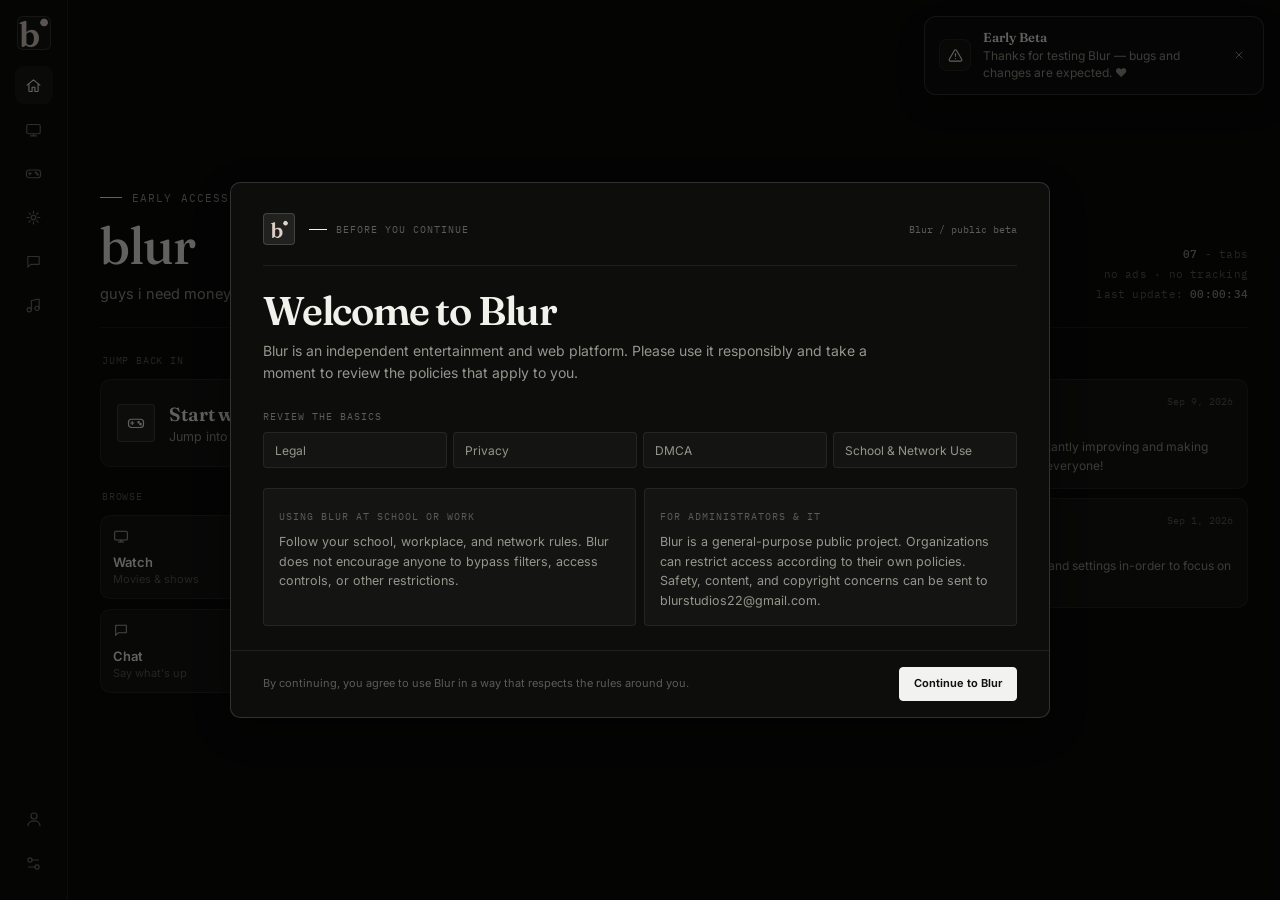
==== commit f9394053: "initial upload" ====
--- a/index.html
+++ b/index.html
@@ -6,24 +6,141 @@
 
 <title>blur</title>
 
+<link rel="icon" type="image/png" href="assets/images/logo.png">
+<link rel="apple-touch-icon" href="assets/images/logo.png">
+
+<!-- Blur handles unknown paths (404 view) by serving index.html for
+     any route — absolute base keeps asset URLs resolving at the root -->
+<base href="/">
+
 <script defer src="https://cloud.umami.is/script.js" data-website-id="0f5beed4-a838-456e-b4c7-333b27b4801d"></script>
 
-<link rel="stylesheet" href="main.css">
-<link rel="stylesheet" href="ui-foundations.css">
+<link rel="stylesheet" href="main.css?v=monochrome1">
+  <link rel="stylesheet" href="ui-foundations.css?v=phase4-3">
 <link rel="stylesheet" href="legal.css">
-<link rel="stylesheet" href="settings.css">
-<link rel="stylesheet" href="watch.css">
-<link rel="stylesheet" href="themes.css">
-<link rel="stylesheet" href="proxy.css">
-<link rel="stylesheet" href="ai.css">
-<link rel="stylesheet" href="games.css">
-<link rel="stylesheet" href="chat/chat.css">
-<link rel="stylesheet" href="music.css">
-<link rel="stylesheet" href="dev/dev.css">
+<link rel="stylesheet" href="settings.css?v=about-v3">
+<link rel="stylesheet" href="watch.css?v=3">
+<link rel="stylesheet" href="themes.css?v=10">
+<link rel="stylesheet" href="proxy.css?v=2">
+<link rel="stylesheet" href="ai.css?v=20">
+<link rel="stylesheet" href="games.css?v=2">
+<link rel="stylesheet" href="chat/chat.css?v=typing-indicator1">
+<link rel="stylesheet" href="account.css?v=badges7">
+<link rel="stylesheet" href="music.css?v=12">
+<link rel="stylesheet" href="dev/dev.css?v=46">
+<link rel="stylesheet" href="cohesion.css?v=4">
+<link rel="stylesheet" href="sidebar-collapse.css?v=5">
+<link rel="stylesheet" href="site-polish.css?v=20">
+<link rel="stylesheet" href="ai-redesign.css?v=3">
+<link rel="stylesheet" href="chat-tabs-redesign.css?v=24">
+  <link rel="stylesheet" href="watch-refresh.css?v=17">
+  <link rel="stylesheet" href="tab-cohesion.css?v=17">
+<link rel="stylesheet" href="product-cohesion.css?v=34">
+<link rel="stylesheet" href="ai-media.css?v=6">
+<link rel="stylesheet" href="responsible-use.css?v=2">
+    <link rel="stylesheet" href="settings-overhaul.css?v=profile-v61">
+<link rel="stylesheet" href="profile-effects.css?v=84">
+<link rel="stylesheet" href="chat/chromebook.css?v=1">
 
 </head>
 
 <body>
+
+<!-- Reversible shutdown notice. Keep BLUR_SHUTDOWN_MODE disabled in main.js
+     until the decision is final; the existing app remains fully intact. -->
+<div id="blur-shutdown-overlay" class="blur-shutdown-overlay" hidden aria-hidden="true">
+    <section class="blur-shutdown-letter" role="dialog" aria-modal="true" aria-labelledby="blur-shutdown-title">
+        <header class="blur-shutdown-header">
+            <div class="blur-shutdown-brand">
+                <div class="blur-shutdown-mark"><img src="assets/images/logo.png" alt="Blur"></div>
+                <div>
+                    <span class="blur-shutdown-kicker">a note from me</span>
+                    <span class="blur-shutdown-date">for the people who made this real</span>
+                </div>
+            </div>
+            <span class="blur-shutdown-status">an important update</span>
+        </header>
+
+        <div class="blur-shutdown-intro">
+            <h1 id="blur-shutdown-title">i gotta be honest.</h1>
+            <p>this is probably the hardest thing i’ve had to write about Blur.</p>
+        </div>
+
+        <div class="blur-shutdown-sections">
+            <article class="blur-shutdown-box blur-shutdown-box-note">
+                <span class="blur-shutdown-box-label">01 · a note from me</span>
+                <p>Blur started as a small project i made because i wanted somewhere fun to build, watch stuff, play games, and hang out. Then u guys found it. Somehow it became a real little community, and i still don’t think i’ve fully processed that.</p>
+            </article>
+
+            <article class="blur-shutdown-box">
+                <span class="blur-shutdown-box-label">02 · why this is happening</span>
+                <p>The site grew way faster than i expected, and with that came risks i can’t just pretend aren’t there. The chance of getting in serious trouble is too high for me to keep running Blur the same way. I hate that this is where things are, but keeping everyone safe has to matter more than keeping the site online.</p>
+            </article>
+
+            <article class="blur-shutdown-box">
+                <span class="blur-shutdown-box-label">03 · what this means</span>
+                <p>For now, Blur may be paused or shut down while i figure out what’s actually responsible to do next. This isn’t me being mad at anyone, and it isn’t because the community did something wrong. I’m just trying to make the safest choice before the situation gets worse.</p>
+            </article>
+
+            <article class="blur-shutdown-box">
+                <span class="blur-shutdown-box-label">04 · what i’ll remember</span>
+                <p>I’ll remember the messages, movie nights, games, playlists, bug reports, and all the random jokes that only made sense here. That stuff wasn’t just website activity to me. It proved that something i made could actually mean something to people.</p>
+            </article>
+        </div>
+
+        <footer class="blur-shutdown-footer">
+            <div class="blur-shutdown-signoff">
+                <span class="blur-shutdown-signoff-line">thanks for giving Blur a life.</span>
+                <span class="blur-shutdown-signature">— Grayson</span>
+            </div>
+            <span class="blur-shutdown-footer-note">
+                <span>whatever happens next, i’ll remember that u were here. <span class="blur-shutdown-heart" aria-hidden="true">♥</span></span>
+                <button type="button" class="blur-shutdown-mod-note" data-blur-mod-note>p.s. if ur a mod, click <kbd>v</kbd></button>
+            </span>
+        </footer>
+    </section>
+
+    <section id="blur-shutdown-mod-page" class="blur-shutdown-letter blur-shutdown-mod-page" role="dialog" aria-modal="true" aria-labelledby="blur-shutdown-mod-title" hidden>
+        <header class="blur-shutdown-header">
+            <div class="blur-shutdown-brand">
+                <div class="blur-shutdown-mark"><img src="assets/images/logo.png" alt="Blur"></div>
+                <div>
+                    <span class="blur-shutdown-kicker">for the people who helped hold this together</span>
+                    <span class="blur-shutdown-date">a private thank-you</span>
+                </div>
+            </div>
+            <span class="blur-shutdown-status">mods</span>
+        </header>
+
+        <div class="blur-shutdown-intro">
+            <h1 id="blur-shutdown-mod-title">this part is for u.</h1>
+            <p>i didn’t want to leave without saying this properly.</p>
+        </div>
+
+        <div class="blur-shutdown-sections blur-shutdown-mod-sections">
+            <article class="blur-shutdown-box blur-shutdown-box-note">
+                <span class="blur-shutdown-box-label">thank you, seriously</span>
+                <p>U gave up your time to help make Blur feel like a real place. U answered questions, dealt with problems, kept conversations moving, and looked out for people even when nobody was watching. I know that work can be invisible a lot of the time, but I saw it. I’m genuinely grateful for every bit of it.</p>
+            </article>
+
+            <article class="blur-shutdown-box">
+                <span class="blur-shutdown-box-label">none of this was expected</span>
+                <p>When I started Blur, I never imagined I’d have people helping me take care of it. That still means more than I’m probably able to explain without sounding cheesy.</p>
+            </article>
+
+            <article class="blur-shutdown-box">
+                <span class="blur-shutdown-box-label">whatever happens next</span>
+                <p>Please don’t feel like any of this was your fault or your responsibility to fix. You already did more than enough. I hope u know that.</p>
+            </article>
+        </div>
+
+        <footer class="blur-shutdown-mod-footer">
+            <p>Thank you for believing in something that was still being figured out.</p>
+            <span class="blur-shutdown-signature">— Grayson</span>
+            <button type="button" class="blur-shutdown-back" data-blur-mod-back>← back to the note</button>
+        </footer>
+    </section>
+</div>
 
 <div id="beta-toast" class="beta-toast">
     <div class="beta-toast-icon">
@@ -41,8 +158,8 @@
 </div>
 
 <!-- ===== changelog popup ===== -->
-<div id="changelog-overlay" class="changelog-overlay">
-    <div class="changelog-modal">
+<div id="changelog-overlay" class="changelog-overlay ui-overlay">
+    <div class="changelog-modal ui-dialog">
 
         <button id="changelog-close" class="changelog-close" aria-label="Close">
             <svg viewBox="0 0 24 24"><line x1="18" y1="6" x2="6" y2="18"></line><line x1="6" y1="6" x2="18" y2="18"></line></svg>
@@ -67,8 +184,47 @@
     </div>
 </div>
 
-<div id="redeem-overlay" class="changelog-overlay">
-    <div class="changelog-modal redeem-modal">
+<!-- First-run responsible-use notice. This is intentionally separate from the
+     reversible shutdown notice above so either feature can be changed without
+     affecting the other. It is dismissed once per browser. -->
+<div id="responsible-use-overlay" class="responsible-use-overlay ui-overlay" hidden aria-hidden="true">
+    <section class="responsible-use-modal ui-dialog ui-dialog--wide" role="dialog" aria-modal="true" aria-labelledby="responsible-use-title">
+        <header class="responsible-use-header">
+            <div class="responsible-use-mark" aria-hidden="true"><img src="assets/images/logo.png" alt=""></div>
+            <div class="responsible-use-kicker">Before you continue</div>
+            <span class="responsible-use-status">Blur / public beta</span>
+        </header>
+        <h2 id="responsible-use-title">Welcome to Blur</h2>
+        <p class="responsible-use-lede">Blur is an independent entertainment and web platform. Please use it responsibly and take a moment to review the policies that apply to you.</p>
+
+        <div class="responsible-use-section-label">Review the basics</div>
+        <div class="responsible-use-links" aria-label="Policies">
+            <a href="#" data-welcome-tab="legal">Legal</a>
+            <a href="#" data-welcome-tab="privacy">Privacy</a>
+            <a href="#" data-welcome-tab="dmca">DMCA</a>
+            <a href="#" data-welcome-tab="school-use">School &amp; Network Use</a>
+        </div>
+
+        <div class="responsible-use-grid">
+            <article>
+                <span class="responsible-use-label">Using Blur at school or work</span>
+                <p>Follow your school, workplace, and network rules. Blur does not encourage anyone to bypass filters, access controls, or other restrictions.</p>
+            </article>
+            <article>
+                <span class="responsible-use-label">For administrators &amp; IT</span>
+                <p>Blur is a general-purpose public project. Organizations can restrict access according to their own policies. Safety, content, and copyright concerns can be sent to blurstudios22@gmail.com.</p>
+            </article>
+        </div>
+
+        <div class="responsible-use-actions">
+            <span>By continuing, you agree to use Blur in a way that respects the rules around you.</span>
+            <button type="button" class="responsible-use-continue" data-responsible-use-continue>Continue to Blur</button>
+        </div>
+    </section>
+</div>
+
+<div id="redeem-overlay" class="changelog-overlay ui-overlay">
+    <div class="changelog-modal redeem-modal ui-dialog">
 
         <button id="redeem-close" class="changelog-close" aria-label="Close">
             <svg viewBox="0 0 24 24"><line x1="18" y1="6" x2="6" y2="18"></line><line x1="6" y1="6" x2="18" y2="18"></line></svg>
@@ -87,12 +243,9 @@
             <form id="redeem-form" class="redeem-form">
                 <div class="redeem-form-top">
                     <div class="redeem-input-wrap">
-                        <span class="redeem-icon">
-                            <svg viewBox="0 0 24 24"><path d="M20 12v9H4v-9M2 7h20v5H2V7z"/><path d="M12 22V7M12 7c-1.5 0-3-1-3-2.5S10 2 12 2s3 1 3 2.5S13.5 7 12 7z"/></svg>
-                        </span>
                         <input
                             id="redeem-input"
-                            class="redeem-input"
+                            class="redeem-input ui-input"
                             type="text"
                             placeholder="Enter your code..."
                             autocomplete="off"
@@ -100,22 +253,12 @@
                             spellcheck="false"
                         >
                     </div>
-                    <button type="submit" id="redeem-submit" class="redeem-submit">
+                    <button type="submit" id="redeem-submit" class="redeem-submit ui-button ui-button--primary">
                         <span class="btn-text">Redeem</span>
                         <svg class="spinner" viewBox="0 0 24 24"><circle cx="12" cy="12" r="10" stroke="currentColor" fill="none" stroke-width="2"/><path d="M12 2a10 10 0 0 1 8.5 4.5" stroke="currentColor" fill="none" stroke-width="2" stroke-linecap="round"/></svg>
                     </button>
                 </div>
 
-                <div class="redeem-divider">
-                    <span class="redeem-divider-line"></span>
-                    <span>or</span>
-                    <span class="redeem-divider-line"></span>
-                </div>
-
-                <div class="redeem-hint">
-                    <span>Get codes from</span>
-                    <span class="key">Grayson</span>
-                </div>
             </form>
 
             <p id="redeem-status" class="redeem-status hidden"></p>
@@ -131,6 +274,7 @@
 
 
         <div class="brand">
+            <img class="brand-logo" src="assets/images/logo.png" alt="Blur">
             <span class="brand-name">blur</span>
             <span class="brand-dot"></span>
         </div>
@@ -142,7 +286,7 @@
         <nav>
 
 
-            <a class="active" data-tab="home">
+            <a class="active" data-tab="home" data-label="Home">
                 <div class="icon-slot">
                     <svg viewBox="0 0 24 24"><path d="M3 11.5 12 4l9 7.5"></path><path d="M5.5 10v9.5a1 1 0 0 0 1 1H10v-6h4v6h3.5a1 1 0 0 0 1-1V10"></path></svg>
                 </div>
@@ -150,7 +294,7 @@
             </a>
 
 
-            <a data-tab="watch">
+            <a data-tab="watch" data-label="Watch">
                 <div class="icon-slot">
                     <svg viewBox="0 0 24 24"><rect x="2.5" y="5" width="19" height="13" rx="2"></rect><path d="M8 21h8M12 18v3"></path></svg>
                 </div>
@@ -158,25 +302,14 @@
             </a>
 
 
-            <a data-tab="games">
+            <a data-tab="games" data-label="Games">
                 <div class="icon-slot">
                     <svg viewBox="0 0 24 24"><rect x="2" y="7" width="20" height="11" rx="4"></rect><path d="M7 10v4M5 12h4"></path><circle cx="15.5" cy="11" r="1"></circle><circle cx="18" cy="13.5" r="1"></circle></svg>
                 </div>
                 <span>Games</span>
             </a>
 
-<a data-tab="proxy">
-    <div class="icon-slot">
-        <svg viewBox="0 0 24 24"><circle cx="12" cy="12" r="9"></circle><path d="M3 12h18M12 3c2.4 2.6 3.7 5.7 3.7 9s-1.3 6.4-3.7 9c-2.4-2.6-3.7-5.7-3.7-9S9.6 5.6 12 3z"></path></svg>
-        <span class="lock-badge">
-            <svg viewBox="0 0 24 24"><rect x="3" y="11" width="18" height="11" rx="2" ry="2"/><path d="M7 11V7a5 5 0 0 1 10 0v4"/></svg>
-        </span>
-    </div>
-    <span>Browser</span>
-</a>
-
-
-            <a data-tab="ai">
+            <a data-tab="ai" data-label="AI">
                 <div class="icon-slot">
                     <svg viewBox="0 0 24 24"><path d="M12 3v3M12 18v3M3 12h3M18 12h3M5.6 5.6l2.1 2.1M16.3 16.3l2.1 2.1M18.4 5.6l-2.1 2.1M7.7 16.3l-2.1 2.1"></path><circle cx="12" cy="12" r="3.2"></circle></svg>
                 </div>
@@ -184,15 +317,16 @@
             </a>
 
 
-            <a data-tab="chat">
+            <a data-tab="chat" data-label="Chat">
                 <div class="icon-slot">
                     <svg viewBox="0 0 24 24"><path d="M4 5h16v11H8l-4 4V5z"></path></svg>
                 </div>
                 <span>Chat</span>
+                <span class="nav-mention-dot" id="chat-nav-mention" hidden aria-hidden="true"></span>
             </a>
 
 
-            <a data-tab="music">
+            <a data-tab="music" data-label="Music">
                 <div class="icon-slot">
                     <svg viewBox="0 0 24 24"><path d="M9 18V5l11-2v13"></path><circle cx="6" cy="18" r="3"></circle><circle cx="17" cy="16" r="3"></circle></svg>
                 </div>
@@ -209,38 +343,30 @@
 
     <div class="bottom">
 
-        <a data-tab="settings">
-            <div class="icon-slot">
-                <svg viewBox="0 0 24 24"><circle cx="12" cy="12" r="3"></circle><path d="M19.4 13a7.9 7.9 0 0 0 .1-2l2-1.6-2-3.4-2.4 1a8 8 0 0 0-1.7-1L15 3h-4l-.4 2.5a8 8 0 0 0-1.7 1l-2.4-1-2 3.4L6.5 11a7.9 7.9 0 0 0 0 2l-2 1.6 2 3.4 2.4-1c.5.4 1.1.75 1.7 1L11 21h4l.4-2.5c.6-.25 1.2-.6 1.7-1l2.4 1 2-3.4-2.1-1.1z"></path></svg>
-            </div>
-            <span>
-                Settings
-            </span>
-        </a>
-
-<div class="legal-container">
-
-    <a class="legal-toggle" data-tab="legal">
+<div class="acct-bar">
+
+    <a data-tab="settings" data-settings-target="profile" id="acct-nav" class="acct-nav" tabindex="0" aria-label="Profile settings" data-label="Profile">
         <div class="icon-slot">
-            <svg viewBox="0 0 24 24"><path d="M12 3v18M5 6l-2.5 6a3 3 0 0 0 6 0L6 6M19 6l-2.5 6a3 3 0 0 0 6 0L20 6M4 6h16"></path></svg>
-        </div>
-
-        <span>Legal</span>
+            <img class="acct-nav-avatar" alt="" hidden>
+            <svg class="acct-nav-icon" viewBox="0 0 24 24"><circle cx="12" cy="8" r="4"></circle><path d="M4 21c0-4 3.6-6.5 8-6.5s8 2.5 8 6.5"></path></svg>
+        </div>
+        <span class="acct-nav-text">
+            <span class="acct-nav-name">Sign in</span>
+            <span class="acct-nav-sub">Create account</span>
+        </span>
     </a>
 
-
-    <div class="legal-row">
-        <a data-tab="legal">Legal</a>
-        <span class="legal-dot">&middot;</span>
-        <a data-tab="dmca">DMCA</a>
-        <span class="legal-dot">&middot;</span>
-        <a data-tab="privacy">Privacy</a>
-    </div>
+    <a data-tab="settings" class="acct-settings" aria-label="Settings" title="Settings" data-label="Settings">
+        <svg xmlns="http://www.w3.org/2000/svg" width="24" height="24" viewBox="0 0 24 24" fill="none" stroke="currentColor" stroke-width="2" stroke-linecap="round" stroke-linejoin="round" class="lucide lucide-settings-2"><path d="M14 17H5"/><path d="M19 7h-9"/><circle cx="17" cy="17" r="3"/><circle cx="7" cy="7" r="3"/></svg>
+    </a>
 
 </div>
 
     </div>
 
+    <div class="sidebar-resize-handle" id="sidebar-resize-handle" role="separator" tabindex="0"
+         aria-label="Resize navigation sidebar" aria-orientation="vertical"
+         aria-valuemin="68" aria-valuemax="320" aria-valuenow="68" aria-valuetext="Collapsed to icon rail"></div>
 
 </aside>
 
@@ -268,6 +394,7 @@
         <div class="home-meta">
             <span class="home-meta-line"><strong>07</strong> - tabs</span>
             <span class="home-meta-line">no ads &middot; no tracking</span>
+            <span class="home-meta-line">last update: <strong id="home-last-update">00:00:00</strong></span>
         </div>
 
     </div>
@@ -339,10 +466,10 @@
     <div class="announcement-item">
         <div class="announcement-header">
             <span class="announcement-badge">Announcement</span>
-            <span class="announcement-date">Sep 1, 2026</span>
-        </div>
-        <div class="announcement-title">Taking A Break.</div>
-        <div class="announcement-body">I am going to stop working on tabs like chat, music, and settings in-order to focus on improving other tabs!</div>
+            <span class="announcement-date">Sep 9, 2026</span>
+        </div>
+        <div class="announcement-title">Chat Focused</div>
+        <div class="announcement-body">With the continuing growth of the site, i will be constantly improving and making changes to the chat tab for a better experience for everyone!</div>
     </div>
 
     <div class="announcement-item">
@@ -350,8 +477,8 @@
             <span class="announcement-badge">Announcement</span>
             <span class="announcement-date">Sep 1, 2026</span>
         </div>
-        <div class="announcement-title">4000+ Games Added</div>
-        <div class="announcement-body">We've added over 4000 games from multiple providers. Check out the Games tab!</div>
+        <div class="announcement-title">Taking A Break.</div>
+        <div class="announcement-body">I am going to stop working on tabs like chat, music, and settings in-order to focus on improving other tabs!</div>
     </div>
 
 </div>
@@ -383,144 +510,154 @@
  
     <div class="music-sidebar">
  
-      <div class="music-sidebar-brand">music</div>
- 
       <nav class="music-nav">
  
-        <button class="music-nav-btn active" data-view="home">
+        <button class="music-nav-btn active" data-view="home" title="Home">
           <svg viewBox="0 0 24 24"><path d="M3 12l9-9 9 9"></path><path d="M5 10v10a1 1 0 0 0 1 1h4v-6h4v6h4a1 1 0 0 0 1-1V10"></path></svg>
           <span>Home</span>
         </button>
  
-        <button class="music-nav-btn" data-view="search">
+        <button class="music-nav-btn" data-view="search" title="Search">
           <svg viewBox="0 0 24 24"><circle cx="11" cy="11" r="7"></circle><line x1="21" y1="21" x2="16.65" y2="16.65"></line></svg>
           <span>Search</span>
         </button>
- 
-      </nav>
- 
-      <div class="music-nav-divider"></div>
- 
-      <nav class="music-nav">
- 
-        <button class="music-nav-btn" data-view="favorites">
-          <svg viewBox="0 0 24 24"><path d="M20.8 4.6a5.5 5.5 0 0 0-7.8 0L12 5.6l-1-1a5.5 5.5 0 0 0-7.8 7.8l1 1L12 21l7.8-7.6 1-1a5.5 5.5 0 0 0 0-7.8z"></path></svg>
-          <span>Favorites</span>
-        </button>
- 
-        <button class="music-nav-btn" data-view="playlists">
-          <svg viewBox="0 0 24 24"><path d="M17 3a2.828 2.828 0 1 1 4 4L7.5 20.5 2 22l1.5-5.5L17 3z"></path></svg>
-          <span>Playlists</span>
-        </button>
- 
-        <button class="music-nav-btn" data-view="queue">
-          <svg viewBox="0 0 24 24"><line x1="8" y1="6" x2="21" y2="6"></line><line x1="8" y1="12" x2="21" y2="12"></line><line x1="8" y1="18" x2="21" y2="18"></line><line x1="3" y1="6" x2="3.01" y2="6"></line><line x1="3" y1="12" x2="3.01" y2="12"></line><line x1="3" y1="18" x2="3.01" y2="18"></line></svg>
-          <span>Up Next</span>
+
+        <button class="music-nav-btn" data-view="library" title="Library">
+          <svg viewBox="0 0 24 24"><rect x="3.5" y="4" width="14" height="14" rx="1.5"></rect><path d="M7 20h12a1.5 1.5 0 0 0 1.5-1.5V7"></path><path d="M7 8h7M7 11.5h7"></path></svg>
+          <span>Library</span>
           <span id="music-queue-badge" class="music-nav-badge" hidden>0</span>
         </button>
- 
-        <button class="music-nav-btn" data-view="history">
-          <svg viewBox="0 0 24 24"><circle cx="12" cy="12" r="9"></circle><polyline points="12 7 12 12 15.5 14"></polyline></svg>
-          <span>Recently Played</span>
-        </button>
- 
+
       </nav>
- 
+
       <div class="music-sidebar-footer">
-        <div class="music-mode-row">
-          <button id="music-shuffle" class="music-mode-btn" aria-label="Shuffle" title="Shuffle">
-            <svg viewBox="0 0 24 24"><polyline points="16 3 21 3 21 8"></polyline><line x1="4" y1="20" x2="21" y2="3"></line><polyline points="21 16 21 21 16 21"></polyline><line x1="15" y1="15" x2="21" y2="21"></line><line x1="4" y1="4" x2="9" y2="9"></line></svg>
-          </button>
-          <button id="music-repeat" class="music-mode-btn" aria-label="Repeat" title="Repeat" data-mode="off">
-            <svg viewBox="0 0 24 24"><polyline points="17 1 21 5 17 9"></polyline><path d="M3 11V9a4 4 0 0 1 4-4h14"></path><polyline points="7 23 3 19 7 15"></polyline><path d="M21 13v2a4 4 0 0 1-4 4H3"></path></svg>
-            <span class="music-repeat-one" hidden>1</span>
-          </button>
-          <button id="music-lyrics-btn-sidebar" class="music-mode-btn js-toggle-np" aria-label="Lyrics" title="Lyrics">
-            <svg viewBox="0 0 24 24"><path d="M9 18V5l12-2v13"></path><circle cx="6" cy="18" r="3"></circle><circle cx="18" cy="16" r="3"></circle></svg>
-          </button>
-        </div>
-      </div>
- 
+        <p>Powered by external services. Downtime is outside our control.</p>
+      </div>
+
     </div>
  
     <div class="music-main">
  
     <div class="music-content">
- 
+
       <div class="music-views-wrap">
 
       <div class="music-view active" data-view-panel="home">
 
-        <div id="music-home-view">
+        <div id="music-home-view" class="music-home-view">
+
+          <div class="music-home-heading">
+            <div>
+              <h1 class="music-title-heading">Music</h1>
+            </div>
+            <button id="music-home-search" class="music-home-search" type="button">
+              <svg viewBox="0 0 24 24"><circle cx="11" cy="11" r="7"></circle><path d="m20 20-4-4"></path></svg>
+              <span>Find music</span>
+            </button>
+          </div>
 
           <div id="music-home-hero" class="music-hero loading">
-            <p class="music-empty">Loading featured track...</p>
-          </div>
-
-          <div class="music-home-section">
-            <h2 class="music-section-label">Trending</h2>
+            <p class="music-empty">Loading today's selection...</p>
+          </div>
+
+          <div class="music-home-section music-home-mix">
+            <div class="music-section-heading">
+              <div>
+                <p id="music-home-recommendation-eyebrow" class="music-eyebrow">Popular right now</p>
+                <h2 class="music-section-title">Recommended for you</h2>
+              </div>
+              <button id="music-home-play-all" class="music-text-action" type="button" disabled>Play all</button>
+            </div>
             <div id="music-home-trending" class="music-card-grid">
-              <p class="music-empty">Loading trending songs...</p>
-            </div>
-          </div>
-
-          <div class="music-home-section">
-            <h2 class="music-section-label">Charts</h2>
-            <div id="music-home-charts" class="music-card-grid">
-              <p class="music-empty">Loading charts...</p>
-            </div>
-          </div>
-
-          <div class="music-home-section">
-            <h2 class="music-section-label">Top Artists</h2>
-            <div id="music-home-top-artists" class="music-card-grid music-card-grid-artists">
-              <p class="music-empty">Loading top artists...</p>
-            </div>
-          </div>
-
-          <div class="music-home-section">
-            <h2 class="music-section-label">Browse by Mood</h2>
-            <div id="music-home-moods" class="mood-grid">
-              <p class="music-empty">Loading moods...</p>
-            </div>
-          </div>
-
-        </div>
-
-        <div id="music-mood-detail-view" hidden>
-          <div class="music-header">
-            <div class="music-playlist-detail-header">
-              <button id="music-mood-back" class="music-playlist-back" aria-label="Back to home">
-                <svg viewBox="0 0 24 24"><polyline points="15 18 9 12 15 6"></polyline></svg>
+              <p class="music-empty">Loading recommendations...</p>
+            </div>
+          </div>
+
+          <div class="music-home-section music-home-genres">
+            <div class="music-section-heading">
+              <div>
+                <p class="music-eyebrow">Find your next sound</p>
+                <h2 class="music-section-title">Explore genres</h2>
+              </div>
+            </div>
+            <div id="music-home-genres" class="music-genre-grid" aria-label="Explore genres">
+              <button type="button" class="music-genre-button" data-music-genre="Pop">Pop</button>
+              <button type="button" class="music-genre-button" data-music-genre="R&amp;B">R&amp;B</button>
+              <button type="button" class="music-genre-button" data-music-genre="Hip-Hop">Hip-hop</button>
+              <button type="button" class="music-genre-button" data-music-genre="Alternative Rock">Alternative</button>
+              <button type="button" class="music-genre-button" data-music-genre="Indie Pop">Indie pop</button>
+              <button type="button" class="music-genre-button" data-music-genre="Electronic">Electronic</button>
+              <button type="button" class="music-genre-button" data-music-genre="Country">Country</button>
+              <button type="button" class="music-genre-button" data-music-genre="Jazz">Jazz</button>
+            </div>
+          </div>
+
+          <div id="music-home-library-section" class="music-home-section music-home-shelf" hidden>
+            <div class="music-section-heading">
+              <div>
+                <p class="music-eyebrow">From your library</p>
+                <h2 class="music-section-title">Your listening shelf</h2>
+              </div>
+              <button id="music-home-library-open" class="music-text-action" type="button">Open library</button>
+            </div>
+            <div id="music-home-charts" class="music-results music-card-grid music-home-library"></div>
+          </div>
+
+        </div>
+
+      </div>
+ 
+      <div class="music-view" data-view-panel="search">
+ 
+        <div class="music-header">
+          <div class="music-search-wrap">
+            <svg viewBox="0 0 24 24"><circle cx="11" cy="11" r="7"></circle><path d="M21 21l-4.3-4.3"></path></svg>
+            <input id="music-search" class="music-search-input ui-input" placeholder="Search songs, artists, or albums..." autocomplete="off" role="combobox" aria-autocomplete="list" aria-expanded="false" aria-controls="music-search-suggestions" aria-label="Search music">
+            <div id="music-search-spinner" class="music-search-spinner" hidden></div>
+            <div id="music-search-suggestions" class="music-search-suggestions" role="listbox" aria-label="Music search suggestions" hidden></div>
+          </div>
+
+          <div class="music-page-heading">
+            <h1 class="music-title-heading">Search results <span id="music-search-query" class="music-search-query"></span></h1>
+          </div>
+ 
+          <div class="music-search-controls">
+            <div class="music-search-tabs" role="tablist" aria-label="Search type">
+              <button class="music-search-tab active" data-search-type="songs" type="button" role="tab" aria-selected="true">Songs</button>
+              <button class="music-search-tab" data-search-type="artists" type="button" role="tab" aria-selected="false">Artists</button>
+              <button class="music-search-tab" data-search-type="albums" type="button" role="tab" aria-selected="false">Albums</button>
+            </div>
+            <div class="music-filter-wrap">
+              <button id="music-filter-btn" class="music-filter-btn" type="button" aria-expanded="false" aria-controls="music-filter-panel">
+                <svg viewBox="0 0 24 24"><path d="M4 6h16M7 12h10M10 18h4"></path></svg>
+                <span>Filter</span><span id="music-filter-count" class="music-filter-count" hidden>0</span>
               </button>
-              <div class="music-playlist-detail-heading">
-                <h1 id="music-mood-detail-title">Mood</h1>
+              <div id="music-filter-panel" class="music-filter-panel ui-menu" hidden>
+                <div class="music-filter-heading ui-menu__header"><strong>Search filters</strong><button id="music-filter-close" type="button" aria-label="Close filters">×</button></div>
+                <label class="music-filter-label">Source
+              <select id="music-filter-source" class="music-filter-select ui-select">
+                    <option value="all">All sources</option>
+                    <option value="netease">NetEase</option>
+                    <option value="joox">JOOX</option>
+                    <option value="bilibili">Bilibili</option>
+                  </select>
+                </label>
+                <label class="music-filter-label">Release period
+              <select id="music-filter-period" class="music-filter-select ui-select">
+                    <option value="any">Any time</option>
+                    <option value="year">This year</option>
+                    <option value="five">Last 5 years</option>
+                    <option value="custom">Custom year range</option>
+                  </select>
+                </label>
+                <div id="music-custom-years" class="music-custom-years" hidden>
+                <label>From <input id="music-filter-from" class="ui-input" type="number" min="1900" max="2100" placeholder="2010"></label>
+                <label>To <input id="music-filter-to" class="ui-input" type="number" min="1900" max="2100" placeholder="2024"></label>
+                </div>
+                <p id="music-filter-note" class="music-filter-note">Release filters apply when the provider includes release-year metadata.</p>
+              <button id="music-filter-clear" class="music-filter-clear ui-button ui-button--quiet ui-button--sm" type="button">Clear filters</button>
               </div>
             </div>
-          </div>
-
-          <div id="music-mood-detail-list" class="music-results">
-            <p class="music-empty">Loading...</p>
-          </div>
-        </div>
-
-      </div>
- 
-      <div class="music-view" data-view-panel="search">
- 
-        <div class="music-header">
-          <h1 class="music-title-heading">Search</h1>
- 
-          <div class="music-search-wrap">
-            <svg viewBox="0 0 24 24"><circle cx="11" cy="11" r="7"></circle><line x1="21" y1="21" x2="16.65" y2="16.65"></line></svg>
-            <input id="music-search" class="music-search-input" placeholder="Search songs, albums, artists..." autocomplete="off">
-            <div id="music-search-spinner" class="music-search-spinner" hidden></div>
-          </div>
- 
-          <div class="music-filters">
-            <button class="music-filter active" data-filter="songs">Songs</button>
-            <button class="music-filter" data-filter="albums">Albums</button>
-            <button class="music-filter" data-filter="artists">Artists</button>
           </div>
         </div>
  
@@ -530,105 +667,115 @@
  
       </div>
 
-      <div class="music-view" data-view-panel="favorites">
-
-        <div class="music-header">
-          <h1 class="music-title-heading">Favorites</h1>
-        </div>
-
-        <div id="music-favorites-list" class="music-card-grid">
-          <p class="music-empty">No favorites yet. Tap the heart on any song to save it here.</p>
-        </div>
-
-      </div>
-
-      <div class="music-view" data-view-panel="playlists">
- 
-        <div class="music-header">
-          <h1 class="music-title-heading">Playlists</h1>
-          <div class="music-new-playlist-row">
-            <input id="music-new-playlist-input" class="music-new-playlist-input" type="text" placeholder="Create new playlist..." autocomplete="off">
-            <button id="music-new-playlist-btn" class="music-new-playlist-btn">Create</button>
-          </div>
-        </div>
-
-        <div id="music-playlists-grid-view">
-          <div id="music-playlists-grid" class="playlists-grid">
-            <p class="music-empty">No playlists yet. Create one above to get started.</p>
-          </div>
-        </div>
-
-        <div id="music-playlist-detail-view" hidden>
+      <section id="music-detail-view" class="music-detail-view" hidden aria-live="polite">
+        <div class="music-detail-toolbar">
+          <button id="music-detail-back" class="music-detail-back" type="button">
+            <svg viewBox="0 0 24 24"><path d="m15 18-6-6 6-6"></path></svg>
+            <span>Back</span>
+          </button>
+          <span id="music-detail-breadcrumb" class="music-detail-breadcrumb">Music</span>
+        </div>
+        <div id="music-detail-content" class="music-detail-content"></div>
+      </section>
+
+      <div class="music-view" data-view-panel="library">
+        <div class="music-library-shell">
           <div class="music-header">
-            <div class="music-playlist-detail-header">
-              <button id="music-playlist-back" class="music-playlist-back" aria-label="Back to playlists">
-                <svg viewBox="0 0 24 24"><polyline points="15 18 9 12 15 6"></polyline></svg>
-              </button>
-              <div class="music-playlist-detail-heading">
-                <h1 id="music-playlist-detail-title">Playlist</h1>
-                <p id="music-playlist-detail-count">0 tracks</p>
+            <div class="music-page-heading">
+              <h1 class="music-title-heading">Library</h1>
+            </div>
+          </div>
+
+          <div class="music-library-tabs" role="tablist" aria-label="Library">
+            <button class="music-library-tab active" type="button" role="tab" aria-selected="true" aria-controls="music-library-playlists" data-library-view="playlists">Playlists</button>
+            <button class="music-library-tab" type="button" role="tab" aria-selected="false" aria-controls="music-library-favorites" data-library-view="favorites">Favorites</button>
+            <button class="music-library-tab" type="button" role="tab" aria-selected="false" aria-controls="music-library-history" data-library-view="history">Recently played</button>
+            <button class="music-library-tab" type="button" role="tab" aria-selected="false" aria-controls="music-library-queue" data-library-view="queue">Up next</button>
+          </div>
+
+          <section id="music-library-playlists" class="music-library-panel active" role="tabpanel" data-library-panel="playlists">
+            <div class="music-library-panel-heading">
+              <h2 class="music-section-title">Playlists</h2>
+              <div class="music-new-playlist-row">
+                <input id="music-new-playlist-input" class="music-new-playlist-input ui-input" type="text" placeholder="New playlist" autocomplete="off" aria-label="New playlist name">
+                <button id="music-new-playlist-btn" class="music-new-playlist-btn ui-button ui-button--primary">Create</button>
               </div>
-              <div class="music-playlist-detail-actions">
-                <button id="music-playlist-play-all" class="music-playlist-action-btn primary">
-                  <svg viewBox="0 0 24 24"><polygon points="6 3 20 12 6 21 6 3"></polygon></svg>
-                  <span>Play</span>
-                </button>
-                <button id="music-playlist-delete" class="music-playlist-action-btn danger" title="Delete playlist">
-                  <svg viewBox="0 0 24 24"><polyline points="3 6 5 6 21 6"></polyline><path d="M19 6v14a2 2 0 0 1-2 2H7a2 2 0 0 1-2-2V6m3 0V4a2 2 0 0 1 2-2h4a2 2 0 0 1 2 2v2"></path><line x1="10" y1="11" x2="10" y2="17"></line><line x1="14" y1="11" x2="14" y2="17"></line></svg>
-                </button>
+            </div>
+
+            <div id="music-playlists-grid-view">
+              <div id="music-playlists-grid" class="playlists-grid">
+                <p class="music-empty">No playlists yet. Create one to get started.</p>
               </div>
             </div>
-          </div>
-
-          <div id="music-playlist-detail-list" class="music-results">
-            <p class="music-empty">This playlist is empty.</p>
-          </div>
-        </div>
-
-      </div>
- 
-      <div class="music-view" data-view-panel="queue">
- 
-        <div class="music-header">
-          <h1 class="music-title-heading">Up Next</h1>
-        </div>
- 
-        <div id="music-queue-list" class="music-results">
-          <p class="music-empty">Nothing queued. Play a song and the rest of your results will line up here.</p>
-        </div>
- 
-        <div class="music-related-section">
-          <h2 class="music-section-label">Related to what's playing</h2>
-          <div id="music-related-list" class="music-results">
-            <p class="music-empty">Play something to see related tracks.</p>
-          </div>
-        </div>
- 
-      </div>
- 
-      <div class="music-view" data-view-panel="history">
- 
-        <div class="music-header">
-          <h1 class="music-title-heading">Recently Played</h1>
-        </div>
- 
-        <div id="music-history-list" class="music-results">
-          <p class="music-empty">Tracks you play will show up here.</p>
-        </div>
- 
-      </div>
- 
-      </div>
- 
-    </div>
- 
-    <div class="music-player">
+
+            <div id="music-playlist-detail-view" hidden>
+              <div class="music-header">
+                <div class="music-playlist-detail-header">
+                  <button id="music-playlist-back" class="music-playlist-back" aria-label="Back to playlists">
+                    <svg viewBox="0 0 24 24"><polyline points="15 18 9 12 15 6"></polyline></svg>
+                  </button>
+                  <div class="music-playlist-detail-heading">
+                    <h1 id="music-playlist-detail-title">Playlist</h1>
+                    <p id="music-playlist-detail-count">0 tracks</p>
+                  </div>
+                  <div class="music-playlist-detail-actions">
+                    <button id="music-playlist-play-all" class="music-playlist-action-btn primary ui-button ui-button--primary">
+                      <svg viewBox="0 0 24 24"><polygon points="6 3 20 12 6 21 6 3"></polygon></svg>
+                      <span>Play</span>
+                    </button>
+                    <button id="music-playlist-delete" class="music-playlist-action-btn danger ui-button ui-button--danger" title="Delete playlist">
+                      <svg viewBox="0 0 24 24"><polyline points="3 6 5 6 21 6"></polyline><path d="M19 6v14a2 2 0 0 1-2 2H7a2 2 0 0 1-2-2V6m3 0V4a2 2 0 0 1 2-2h4a2 2 0 0 1 2 2v2"></path><line x1="10" y1="11" x2="10" y2="17"></line><line x1="14" y1="11" x2="14" y2="17"></line></svg>
+                    </button>
+                  </div>
+                </div>
+              </div>
+
+              <div id="music-playlist-detail-list" class="music-results">
+                <p class="music-empty">This playlist is empty.</p>
+              </div>
+            </div>
+          </section>
+
+          <section id="music-library-favorites" class="music-library-panel" role="tabpanel" data-library-panel="favorites" hidden>
+            <div class="music-library-panel-heading"><h2 class="music-section-title">Favorites</h2></div>
+            <div id="music-favorites-list" class="music-card-grid">
+              <p class="music-empty">No favorites yet. Tap the heart on a song to save it here.</p>
+            </div>
+          </section>
+
+          <section id="music-library-history" class="music-library-panel" role="tabpanel" data-library-panel="history" hidden>
+            <div class="music-library-panel-heading"><h2 class="music-section-title">Recently played</h2></div>
+            <div id="music-history-list" class="music-results">
+              <p class="music-empty">Tracks you play will show up here.</p>
+            </div>
+          </section>
+
+          <section id="music-library-queue" class="music-library-panel" role="tabpanel" data-library-panel="queue" hidden>
+            <div class="music-library-panel-heading"><h2 class="music-section-title">Up next</h2></div>
+            <div id="music-queue-list" class="music-results">
+              <p class="music-empty">Nothing queued. Play a song and the rest of your results will line up here.</p>
+            </div>
+            <div class="music-related-section">
+              <h2 class="music-section-label">More by this artist</h2>
+              <div id="music-related-list" class="music-results">
+                <p class="music-empty">Play something to see related tracks.</p>
+              </div>
+            </div>
+          </section>
+        </div>
+      </div>
+ 
+      </div>
+ 
+    </div>
+ 
+    <div class="music-player" hidden>
  
     <div class="music-player-track js-toggle-np" title="Open Now Playing">
       <img id="music-cover" class="music-player-cover" src="assets/icons/music.png">
       <div class="music-player-info">
         <h3 id="music-title">Nothing playing</h3>
-        <p id="music-artist">&nbsp;</p>
+        <button id="music-artist" class="music-artist-link" type="button" aria-label="Open artist">&nbsp;</button>
       </div>
       <button id="music-favorite-btn" class="music-player-favorite" aria-label="Add to favorites" title="Add to favorites">
         <svg viewBox="0 0 24 24" fill="none"><path d="M20.8 4.6a5.5 5.5 0 0 0-7.8 0L12 5.6l-1-1a5.5 5.5 0 0 0-7.8 7.8l1 1L12 21l7.8-7.6 1-1a5.5 5.5 0 0 0 0-7.8z"></path></svg>
@@ -636,7 +783,19 @@
     </div>
  
     <div class="music-player-controls">
- 
+      <div class="music-scrub">
+        <span id="music-time-current" class="music-time">0:00</span>
+        <div id="music-progress" class="music-progress">
+          <div id="music-progress-fill" class="music-progress-fill"></div>
+          <div id="music-progress-handle" class="music-progress-handle"></div>
+        </div>
+        <span id="music-time-total" class="music-time">0:00</span>
+      </div>
+
+      <div class="music-player-transport">
+      <button id="music-shuffle" class="music-mode-btn" aria-label="Shuffle" title="Shuffle">
+        <svg viewBox="0 0 24 24"><polyline points="16 3 21 3 21 8"></polyline><line x1="4" y1="20" x2="21" y2="3"></line><polyline points="21 16 21 21 16 21"></polyline><line x1="15" y1="15" x2="21" y2="21"></line><line x1="4" y1="4" x2="9" y2="9"></line></svg>
+      </button>
       <button id="music-prev" class="music-transport-btn" aria-label="Previous">
         <svg viewBox="0 0 24 24"><polygon points="19 20 9 12 19 4 19 20"></polygon><line x1="5" y1="19" x2="5" y2="5"></line></svg>
       </button>
@@ -650,20 +809,24 @@
       <button id="music-next" class="music-transport-btn" aria-label="Next">
         <svg viewBox="0 0 24 24"><polygon points="5 4 15 12 5 20 5 4"></polygon><line x1="19" y1="5" x2="19" y2="19"></line></svg>
       </button>
- 
-      <div class="music-scrub">
-        <span id="music-time-current" class="music-time">0:00</span>
-        <div id="music-progress" class="music-progress">
-          <div id="music-progress-fill" class="music-progress-fill"></div>
-          <div id="music-progress-handle" class="music-progress-handle"></div>
-        </div>
-        <span id="music-time-total" class="music-time">0:00</span>
-      </div>
- 
-    </div>
- 
+      <button id="music-repeat" class="music-mode-btn" aria-label="Repeat" title="Repeat" data-mode="off">
+        <svg viewBox="0 0 24 24"><polyline points="17 1 21 5 17 9"></polyline><path d="M3 11V9a4 4 0 0 1 4-4h14"></path><polyline points="7 23 3 19 7 15"></polyline><path d="M21 13v2a4 4 0 0 1-4 4H3"></path></svg>
+        <span class="music-repeat-one" hidden>1</span>
+      </button>
+
+      </div>
+
+    </div>
+
     <div class="music-player-side">
- 
+      <div class="music-player-tools" aria-label="Player tools">
+        <button id="music-queue-open" class="music-mode-btn" aria-label="Open queue" title="Up next">
+          <svg viewBox="0 0 24 24"><path d="M4 6h12M4 12h9M4 18h7"></path><path d="m16 15 5 3-5 3z"></path></svg>
+        </button>
+        <button id="music-lyrics-btn-sidebar" class="music-mode-btn js-toggle-np" aria-label="Lyrics" title="Lyrics">
+          <svg viewBox="0 0 24 24"><path d="M6 3.5h8l4 4V20H6z"></path><path d="M14 3.5v4h4M9 11h6M9 14.5h6M9 18h4"></path></svg>
+        </button>
+      </div>
       <div class="music-volume">
         <svg viewBox="0 0 24 24"><path d="M11 5 6 9H2v6h4l5 4V5z"></path><path d="M15.5 8.5a5 5 0 0 1 0 7"></path></svg>
         <input id="music-volume" type="range" min="0" max="100" value="100">
@@ -699,7 +862,7 @@
           <img id="np-cover" class="np-cover" src="assets/icons/music.png">
           <div class="np-meta">
             <h2 id="np-title">Nothing playing</h2>
-            <p id="np-artist">&nbsp;</p>
+            <button id="np-artist" class="music-artist-link" type="button" aria-label="Open artist">&nbsp;</button>
           </div>
           <button id="np-favorite-btn" class="music-player-favorite np-favorite" aria-label="Add to favorites" title="Add to favorites">
             <svg viewBox="0 0 24 24" fill="none"><path d="M20.8 4.6a5.5 5.5 0 0 0-7.8 0L12 5.6l-1-1a5.5 5.5 0 0 0-7.8 7.8l1 1L12 21l7.8-7.6 1-1a5.5 5.5 0 0 0 0-7.8z"></path></svg>
@@ -768,6 +931,21 @@
 
 </section>
 
+<section class="panel account-panel" data-panel="account"></section>
+
+<section class="panel notfound-panel" data-panel="notfound">
+    <div class="nf-eyebrow-row">
+        <span class="nf-eyebrow-rule"></span>
+        <span class="nf-eyebrow">Error 404</span>
+    </div>
+    <h1 class="nf-code">404</h1>
+    <h2 class="nf-title">Page not found</h2>
+    <p class="nf-text">The page you're looking for doesn't exist or may have moved.</p>
+    <div class="nf-actions">
+        <button type="button" class="nf-home-btn" id="nfBackBtn">Back to Blur</button>
+    </div>
+</section>
+
 <section class="panel settings-panel" data-panel="settings">
 
 </section>
@@ -778,39 +956,84 @@
 
 <section class="panel doc-panel" data-panel="privacy"></section>
 
+<section class="panel doc-panel" data-panel="school-use"></section>
+
 
 </main>
 
-
-
-<script src="legal.js"></script>
-<script src="changelog.js"></script>
-<script src="codes.js"></script>
-
-<script src="settings.js"></script>
-<script src="watch.js"></script>
+<aside id="music-floating-player" class="music-floating-player" data-collapsed="false" aria-label="Mini music player" hidden>
+  <div class="music-floating-head">
+    <img id="music-floating-cover" class="music-floating-cover" src="assets/icons/music.png" alt="">
+    <div class="music-floating-meta">
+      <strong id="music-floating-title">Nothing playing</strong>
+      <span id="music-floating-artist" class="music-floating-artist"></span>
+    </div>
+    <div class="music-floating-actions">
+      <button id="music-floating-play" class="music-play-btn" type="button" aria-label="Play" data-state="idle" disabled>
+        <svg class="icon-play" viewBox="0 0 24 24"><polygon points="6 3 20 12 6 21 6 3"></polygon></svg>
+        <svg class="icon-pause" viewBox="0 0 24 24"><rect x="6" y="4" width="4" height="16"></rect><rect x="14" y="4" width="4" height="16"></rect></svg>
+        <svg class="icon-loading" viewBox="0 0 24 24"><circle cx="12" cy="12" r="8"></circle></svg>
+      </button>
+      <button id="music-floating-next" class="music-transport-btn music-floating-next" type="button" aria-label="Next song" title="Next song">
+        <svg viewBox="0 0 24 24"><polygon points="5 4 15 12 5 20 5 4"></polygon><line x1="19" y1="5" x2="19" y2="19"></line></svg>
+      </button>
+      <button id="music-floating-collapse" class="music-floating-collapse" type="button" aria-label="Collapse mini player" aria-expanded="true" title="Collapse">
+        <svg viewBox="0 0 24 24"><polyline points="6 9 12 15 18 9"></polyline></svg>
+      </button>
+    </div>
+  </div>
+  <div class="music-floating-progress-row">
+    <span id="music-floating-time-current">0:00</span>
+    <div id="music-floating-progress" class="music-floating-progress" role="slider" aria-label="Seek song" aria-valuemin="0" aria-valuemax="100" aria-valuenow="0" tabindex="0">
+      <div id="music-floating-progress-fill" class="music-floating-progress-fill"></div>
+    </div>
+    <span id="music-floating-time-total">0:00</span>
+  </div>
+</aside>
+
+
+
+<script src="legal.js?v=contact1"></script>
+<script src="changelog.js?v=2"></script>
+<script src="responsible-use.js?v=1"></script>
+<script src="codes.js?v=badges2"></script>
+
+    <script src="settings.js?v=about-v15"></script>
+<script src="watch.js?v=25"></script>
 <script src="proxy.js"></script>
-<script src="ai.js"></script>
-<script src="games.js"></script>
-<script src="music.js"></script>
+<script src="ai.js?v=69"></script>
+<script src="games.js?v=12"></script>
+<script src="music.js?v=28"></script>
 <script src="np-bg-canvas.js"></script>
 
 <script src="https://cdn.jsdelivr.net/npm/@supabase/supabase-js@2/dist/umd/supabase.min.js"></script>
 <script src="chat/supabaseClient.js"></script>
+<script src="account.js?v=roles2"></script>
+<script src="permissions.js?v=roles4"></script>
 <script src="chat/auth.js"></script>
-<script src="chat/friends.js"></script>
-<script src="chat/profiles.js"></script>
-<script src="chat/channels.js"></script>
-<script src="chat/messages.js"></script>
+<script src="chat/friends.js?v=dm-friend-fix2"></script>
+<script src="chat/profiles.js?v=badges5"></script>
+<script src="chat/channels.js?v=10"></script>
+<script src="chat/moderation.js"></script>
+<script src="chat/attachments.js?v=3"></script>
+<script src="chat/messages.js?v=media-preview2"></script>
 <script src="chat/reactions.js"></script>
-<script src="chat/presence.js"></script>
-<script src="chat/direct-messages.js"></script>
-<script src="chat/chat.js"></script>
-
-<script src="main.js"></script>
-<script src="dev/dev.js"></script>
-<script src="dev/announcements.js"></script>
-<script src="dev/events.js"></script>
+<script src="chat/presence.js?v=3"></script>
+<script src="chat/mentions.js"></script>
+<script src="chat/direct-messages.js?v=6"></script>
+<script src="chat/unread.js"></script>
+<script src="chat/chat.js?v=typing-indicator1"></script>
+    <script src="account-ui.js?v=profile-v7"></script>
+    <script src="decorations/catalog.js?v=2"></script>
+    <script src="profile-effects.js?v=87"></script>
+<script src="profile-settings-bridge.js?v=10"></script>
+
+<script src="main.js?v=last-update2"></script>
+<script src="analytics.js?v=2"></script>
+<script src="dev/dev.js?v=8"></script>
+<script src="dev/announcements.js?v=5"></script>
+<script src="dev/events.js?v=32"></script>
+<script src="dev/analytics.js?v=2"></script>
 
 </body>
 </html>
--- a/main.css
+++ b/main.css
@@ -1,13 +1,29 @@
-@import url('https://fonts.googleapis.com/css2?family=Fraunces:opsz,wght@9..144,500;9..144,600;9..144,700&family=Inter:wght@400;500;600;700&family=IBM+Plex+Mono:wght@500&display=swap');
+@import url('https://fonts.googleapis.com/css2?family=Caveat:wght@500;600&family=Fraunces:opsz,wght@9..144,500;9..144,600;9..144,700&family=Inter:wght@400;500;600;700&family=IBM+Plex+Mono:wght@500&display=swap');
+@import url('https://fonts.googleapis.com/css2?family=Atkinson+Hyperlegible:wght@400;700&family=DM+Sans:wght@400;500;600;700&family=Manrope:wght@400;500;600;700&family=Space+Grotesk:wght@400;500;600;700&display=swap');
+@import url('https://fonts.googleapis.com/css2?family=Archivo:wght@400;500;600;700&family=Barlow:wght@400;500;600;700&family=Bitter:wght@400;500;600;700&family=Cabin:wght@400;500;600;700&family=Fira+Code:wght@400;500;600;700&family=Fira+Sans:wght@400;500;600;700&family=IBM+Plex+Sans:wght@400;500;600;700&family=Karla:wght@400;500;600;700&family=Lexend:wght@400;500;600;700&family=Lato:wght@400;700&family=Merriweather:wght@400;700&family=Montserrat:wght@400;500;600;700&family=Noto+Sans:wght@400;500;600;700&family=Nunito:wght@400;500;600;700&family=Open+Sans:wght@400;500;600;700&family=Outfit:wght@400;500;600;700&family=Playfair+Display:wght@400;500;600;700&family=Plus+Jakarta+Sans:wght@400;500;600;700&family=Poppins:wght@400;500;600;700&family=Public+Sans:wght@400;500;600;700&family=Quicksand:wght@400;500;600;700&family=Raleway:wght@400;500;600;700&family=Roboto:wght@400;500;700&family=Rubik:wght@400;500;600;700&family=Source+Sans+3:wght@400;500;600;700&family=Ubuntu:wght@400;500;700&family=Work+Sans:wght@400;500;600;700&display=swap');
+@import url('https://fonts.googleapis.com/css2?family=Bebas+Neue&family=Chakra+Petch:wght@400;500;600;700&family=Cinzel:wght@400;500;600;700&family=Cormorant+Garamond:wght@400;500;600;700&family=DM+Serif+Display&family=Exo+2:wght@400;500;600;700&family=JetBrains+Mono:wght@400;500;600;700&family=Josefin+Sans:wght@400;500;600;700&family=Kanit:wght@400;500;600;700&family=Libre+Baskerville:wght@400;700&family=Orbitron:wght@400;500;600;700&family=Sora:wght@400;500;600;700&family=Space+Mono:wght@400;700&family=Unbounded:wght@400;500;600;700&display=swap');
 
 :root{
 
-  /* ===== color — warm-neutral dark, one quiet accent, no glow ===== */
+  /*
+   * Blur design-token contract
+   * --------------------------
+   * This block is the source of truth for shared visual values.
+   *
+   * Theme input tokens are overridden by built-in and community themes.
+   * Semantic aliases describe usage and intentionally reference those inputs
+   * so theme inheritance continues to work. Page-specific CSS may extend this
+   * foundation, but should not redefine the meaning of these shared tokens.
+   */
+
+  /* ===== theme inputs: page, sidebar, and surface palette ===== */
   --bg:#0a0a09;
   --sidebar:#0d0d0c;
   --surface:#141412;
   --surface-2:#1a1a17;
   --surface-3:#212120;
+
+  /* ===== theme inputs: borders and text hierarchy ===== */
   --border:rgba(242,242,237,.08);
   --border-strong:rgba(242,242,237,.16);
 
@@ -15,23 +31,30 @@
   --muted:#96968d;
   --muted-dim:#5c5c56;
 
-  --accent:#c9c39a;       /* warm dulled brass — used sparingly, never glowing */
+  --accent:#c9c39a;
   --accent-dim:rgba(201,195,154,.14);
 
+  /* Theme-aware contrast values used over artwork and media. */
   --white:#f2f2ed;
+  --text-on-art:var(--white);
+  --text-on-art-muted:rgba(255,255,255,.78);
+  --border-on-art:rgba(255,255,255,.24);
 
   --danger:#e8938c;
   --danger-dim:rgba(232,147,140,.12);
   --danger-border:rgba(232,147,140,.35);
 
+  /* General elevated shadow; overlay elevation has a semantic token below. */
   --shadow:0 12px 40px rgba(0,0,0,.45);
 
-  /* ===== semantic surfaces / feedback ===== */
+  /* ===== canonical semantic surfaces ===== */
   --canvas:var(--bg);
   --surface-raised:var(--surface);
   --surface-selected:var(--surface-2);
   --surface-hover:var(--surface-3);
   --surface-overlay:var(--sidebar);
+
+  /* ===== canonical borders, text hierarchy, focus, and overlays ===== */
   --border-subtle:var(--border);
   --border-emphasis:var(--border-strong);
   --text-primary:var(--text);
@@ -40,12 +63,14 @@
   --focus-ring:0 0 0 3px var(--accent-dim);
   --overlay-scrim:rgba(0,0,0,.6);
   --shadow-overlay:0 12px 40px rgba(0,0,0,.45);
+
+  /* ===== canonical status colors currently supported here ===== */
   --success:#4fbf6b;
   --success-dim:rgba(79,191,107,.14);
   --info:#38bdf8;
   --info-dim:rgba(56,189,248,.15);
 
-  /* ===== type ===== */
+  /* ===== canonical typography ===== */
   --font-display:'Fraunces',serif;
   --font-body:'Inter',sans-serif;
   --font-mono:'IBM Plex Mono',monospace;
@@ -62,13 +87,14 @@
   --heading-card:22px;
   --heading-display:56px;
 
-  /* ===== space / chrome ===== */
+  /* ===== canonical radii ===== */
   --radius-sm:6px;
   --radius-md:8px;
   --radius-lg:12px;
   --radius-dialog:14px;
   --radius-pill:999px;
 
+  /* ===== canonical spacing ===== */
   --space-1:4px;
   --space-2:8px;
   --space-3:12px;
@@ -79,6 +105,7 @@
   --space-10:40px;
   --space-12:48px;
 
+  /* ===== canonical control heights and shared layout values ===== */
   --control-h:40px;
   --control-h-sm:32px;
   --control-h-lg:44px;
@@ -87,7 +114,7 @@
   --content-max:1180px;
   --inner-sidebar:216px;
 
-  /* ===== motion — restrained, no spring-bounce ===== */
+  /* ===== canonical motion — restrained, no spring-bounce ===== */
   --speed:.15s;
   --speed-slow:.32s;
   --curve:cubic-bezier(.4,0,.2,1);
@@ -196,6 +223,17 @@
   margin-bottom:8px;
   padding:0 6px;
 }
+
+/* Exclusive Nonchalant reward: keep generated/UI text lowercase as well as
+   the text-node slang pass. Form controls stay untouched so typing remains
+   predictable. */
+html.nonchalant-mode body{ text-transform:lowercase; }
+html.nonchalant-mode input,
+html.nonchalant-mode textarea,
+html.nonchalant-mode select,
+html.nonchalant-mode option,
+html.nonchalant-mode pre,
+html.nonchalant-mode code{ text-transform:none; }
 
 .mark{
   display:none;
@@ -702,6 +740,7 @@
 }
 
 
+
 /* ============ HOME — content grid ============ */
 
 .home-body{
@@ -1008,8 +1047,7 @@
   display:none;
   align-items:center;
   justify-content:center;
-  background:rgba(0,0,0,.6);
-  backdrop-filter:blur(6px);
+  background:var(--overlay-scrim);
   opacity:0;
   transition:opacity var(--speed-slow) var(--curve);
 }
@@ -1024,20 +1062,10 @@
   max-height:78vh;
   display:flex;
   flex-direction:column;
-  background:var(--sidebar);
-  border:1px solid var(--border-strong);
-  border-radius:14px;
   overflow:hidden;
   position:relative;
-  transform:translateY(10px);
-  opacity:0;
-  transition:transform var(--speed-slow) var(--curve), opacity var(--speed-slow) var(--curve);
-}
-
-.changelog-overlay.open .changelog-modal{
-  transform:none;
-  opacity:1;
-}
+}
+
 
 .changelog-close{
   position:absolute;
@@ -1398,7 +1426,7 @@
 .redeem-input {
     width: 100%;
     height: 44px;
-    padding: 0 14px 0 40px;
+    padding: 0 14px;
     border-radius: 10px;
     border: 1px solid var(--border-strong);
     background: var(--surface);
@@ -1603,7 +1631,7 @@
     .redeem-input {
         height: 40px;
         font-size: 13px;
-        padding: 0 12px 0 36px;
+        padding: 0 12px;
     }
 
     .redeem-input-wrap .redeem-icon {
@@ -1726,8 +1754,14 @@
 }
 
 .announcement-item:hover {
-    background: var(--surface-2);
-    border-color: var(--border-strong);
+    background: var(--accent-dim);
+    border-color: var(--accent);
+}
+
+.announcement-item:focus-visible,
+.announcement-item:active {
+    background: var(--accent-dim);
+    border-color: var(--accent);
 }
 
 .announcement-header {
@@ -1790,3 +1824,940 @@
     }
 }
 
+
+
+/* ============ 404 ============ */
+
+.notfound-panel{
+    width:min(560px,88%);
+    flex-direction:column;
+    align-items:center;
+    text-align:center;
+    gap:8px;
+}
+
+.nf-eyebrow-row{
+    display:flex;
+    align-items:center;
+    gap:10px;
+    margin-bottom:10px;
+}
+
+.nf-eyebrow-rule{
+    width:22px;
+    height:1px;
+    background:var(--accent);
+}
+
+.nf-eyebrow{
+    font-family:var(--font-mono);
+    font-size:11px;
+    letter-spacing:.1em;
+    text-transform:uppercase;
+    color:var(--muted);
+}
+
+.nf-code{
+    font-family:var(--font-display);
+    font-size:88px;
+    font-weight:600;
+    letter-spacing:-.02em;
+    line-height:1;
+    color:var(--white);
+}
+
+.nf-code::after{
+    content:'';
+}
+
+.nf-title{
+    font-family:var(--font-display);
+    font-size:22px;
+    font-weight:600;
+    letter-spacing:-.01em;
+    color:var(--white);
+    margin-top:2px;
+}
+
+.nf-text{
+    font-size:14px;
+    line-height:1.6;
+    color:var(--muted);
+    max-width:360px;
+    margin-top:4px;
+}
+
+.nf-actions{
+    margin-top:22px;
+}
+
+.nf-home-btn{
+    height:42px;
+    padding:0 22px;
+    border-radius:var(--radius-md);
+    background:var(--accent);
+    border:1px solid var(--accent);
+    color:var(--bg);
+    font-family:var(--font-body);
+    font-size:13.5px;
+    font-weight:600;
+    cursor:pointer;
+    transition:opacity var(--speed) var(--curve), transform var(--speed) var(--curve);
+}
+
+.nf-home-btn:hover{
+    opacity:.88;
+    transform:translateY(-1px);
+}
+
+
+/* ============ BLUR BACKSTAGE ============ */
+
+.backstage-modal{
+    width:min(700px,calc(100% - 32px));
+    max-height:86vh;
+    background:var(--bg);
+    border-radius:var(--radius-dialog);
+    box-shadow:0 24px 80px rgba(0,0,0,.36);
+}
+
+.backstage-head{
+    padding:26px 30px 24px;
+    background:linear-gradient(135deg,var(--surface),var(--sidebar));
+    border-bottom:1px solid var(--border);
+}
+
+.backstage-kicker{
+    display:flex;
+    align-items:center;
+    gap:9px;
+    font-family:var(--font-mono);
+    font-size:10px;
+    letter-spacing:.12em;
+    text-transform:uppercase;
+    color:var(--accent);
+}
+
+.backstage-kicker-mark{
+    width:7px;
+    height:7px;
+    border-radius:50%;
+    background:var(--accent);
+    box-shadow:0 0 0 4px var(--accent-dim);
+}
+
+.backstage-build{
+    margin-left:auto;
+    color:var(--muted-dim);
+    letter-spacing:.04em;
+}
+
+.backstage-title-row{
+    display:flex;
+    align-items:flex-end;
+    justify-content:space-between;
+    gap:22px;
+    margin-top:24px;
+}
+
+.backstage-title-row h2{
+    font-family:var(--font-display);
+    font-size:clamp(30px,5vw,42px);
+    font-weight:600;
+    line-height:1;
+    letter-spacing:-.025em;
+    color:var(--white);
+}
+
+.backstage-title-row p{
+    max-width:430px;
+    margin-top:12px;
+    color:var(--muted);
+    font-size:13px;
+    line-height:1.6;
+}
+
+.backstage-index{
+    display:flex;
+    flex:0 0 70px;
+    width:70px;
+    height:70px;
+    flex-direction:column;
+    align-items:center;
+    justify-content:center;
+    border:1px solid var(--border-strong);
+    border-radius:var(--radius-md);
+    background:var(--surface-2);
+}
+
+.backstage-index span,
+.backstage-index strong{
+    font-family:var(--font-mono);
+}
+
+.backstage-index span{
+    font-size:9px;
+    letter-spacing:.12em;
+    color:var(--muted-dim);
+}
+
+.backstage-index strong{
+    margin-top:4px;
+    font-size:22px;
+    font-weight:500;
+    color:var(--accent);
+}
+
+.backstage-body{
+    display:flex;
+    flex-direction:column;
+    gap:22px;
+    padding:24px 30px 26px;
+    overflow-y:auto;
+}
+
+.backstage-section-heading{
+    display:flex;
+    align-items:center;
+    gap:10px;
+    margin-bottom:11px;
+}
+
+.backstage-section-heading > span{
+    font-family:var(--font-mono);
+    font-size:10px;
+    color:var(--accent);
+}
+
+.backstage-section-heading h3{
+    font-size:12px;
+    font-weight:600;
+    letter-spacing:.04em;
+    text-transform:uppercase;
+    color:var(--text);
+}
+
+.backstage-section-heading i{
+    height:1px;
+    flex:1;
+    background:var(--border);
+}
+
+.backstage-section-heading.compact{
+    margin-bottom:15px;
+}
+
+.backstage-edit-actions{
+    display:flex;
+    align-items:center;
+    gap:5px;
+    margin-left:auto;
+}
+
+.backstage-edit-btn{
+    height:25px;
+    padding:0 8px;
+    border:1px solid var(--border-strong);
+    border-radius:var(--radius-sm);
+    background:var(--surface-2);
+    color:var(--muted);
+    font:500 10px var(--font-mono);
+    cursor:pointer;
+    transition:background var(--speed) var(--curve),color var(--speed) var(--curve),border-color var(--speed) var(--curve);
+}
+
+.backstage-edit-btn:hover{
+    background:var(--surface-3);
+    border-color:var(--accent);
+    color:var(--text);
+}
+
+.backstage-board-grid{
+    display:grid;
+    grid-template-columns:repeat(3,minmax(0,1fr));
+    gap:10px;
+}
+
+.backstage-board-card{
+    min-width:0;
+    min-height:112px;
+    padding:14px;
+    border:1px solid var(--border);
+    border-radius:var(--radius-md);
+    background:var(--surface);
+}
+
+.backstage-board-card > span{
+    display:block;
+    margin-bottom:10px;
+    font:500 9px var(--font-mono);
+    letter-spacing:.1em;
+    text-transform:uppercase;
+    color:var(--muted-dim);
+}
+
+.backstage-board-card p{
+    margin:0;
+    color:var(--text);
+    font-size:12px;
+    line-height:1.5;
+}
+
+.backstage-board-now{
+    border-color:var(--accent-dim);
+    box-shadow:inset 2px 0 var(--accent);
+}
+
+.backstage-experiments-card{
+    padding-bottom:10px;
+}
+
+.backstage-experiments{
+    display:flex;
+    flex-direction:column;
+}
+
+.backstage-experiment{
+    display:flex;
+    align-items:flex-start;
+    justify-content:space-between;
+    gap:14px;
+    padding:11px 0;
+    border-bottom:1px solid var(--border);
+}
+
+.backstage-experiment:last-child{
+    border-bottom:0;
+}
+
+.backstage-experiment > div{
+    display:flex;
+    flex-direction:column;
+    gap:3px;
+    min-width:0;
+}
+
+.backstage-experiment strong{
+    color:var(--text);
+    font-size:12px;
+    font-weight:600;
+}
+
+.backstage-experiment span{
+    color:var(--muted);
+    font-size:11.5px;
+    line-height:1.45;
+}
+
+.backstage-experiment em{
+    flex:0 0 auto;
+    padding-top:1px;
+    color:var(--accent);
+    font:500 9px var(--font-mono);
+    letter-spacing:.06em;
+    text-transform:uppercase;
+    font-style:normal;
+}
+
+.backstage-modal.is-editing [data-backstage-value]{
+    outline:1px dashed var(--accent);
+    outline-offset:4px;
+    cursor:text;
+}
+
+.backstage-modal.is-editing [data-backstage-value]:focus{
+    outline-style:solid;
+    background:var(--surface-2);
+}
+
+.backstage-timeline{
+    display:flex;
+    flex-direction:column;
+    border:1px solid var(--border);
+    border-radius:var(--radius-md);
+    background:var(--surface);
+    overflow:hidden;
+}
+
+.backstage-timeline-row{
+    display:flex;
+    gap:16px;
+    align-items:baseline;
+    padding:13px 16px;
+    border-bottom:1px solid var(--border);
+    font-size:13px;
+    line-height:1.45;
+    color:var(--text);
+    transition:background var(--speed) var(--curve);
+}
+
+.backstage-timeline-row:last-child{
+    border-bottom:0;
+}
+
+.backstage-timeline-row:hover{
+    background:var(--surface-2);
+}
+
+.backstage-timeline-num{
+    flex:0 0 20px;
+    font-family:var(--font-mono);
+    font-size:10px;
+    color:var(--accent);
+    opacity:.8;
+}
+
+.backstage-grid{
+    display:grid;
+    grid-template-columns:1.08fr .92fr;
+    gap:12px;
+}
+
+.backstage-card{
+    min-width:0;
+    padding:17px;
+    border:1px solid var(--border);
+    border-radius:var(--radius-md);
+    background:var(--surface);
+}
+
+.backstage-items{
+    display:flex;
+    flex-direction:column;
+    gap:13px;
+}
+
+.backstage-item{
+    display:flex;
+    flex-direction:column;
+    gap:4px;
+}
+
+.backstage-item strong{
+    font-size:12.5px;
+    font-weight:600;
+    color:var(--text);
+}
+
+.backstage-item span{
+    font-size:11.5px;
+    line-height:1.45;
+    color:var(--muted);
+}
+
+.backstage-note-card{
+    display:flex;
+    flex-direction:column;
+}
+
+.backstage-note-card blockquote{
+    margin:auto 0 13px;
+    font-family:var(--font-display);
+    font-size:22px;
+    line-height:1.25;
+    letter-spacing:-.01em;
+    color:var(--white);
+}
+
+.backstage-note-caption{
+    font-family:var(--font-mono);
+    font-size:10px;
+    color:var(--muted-dim);
+    text-transform:uppercase;
+    letter-spacing:.08em;
+}
+
+.backstage-empty{
+    padding:15px 16px;
+    color:var(--muted);
+    font-size:12px;
+}
+
+.backstage-meta{
+    display:grid;
+    grid-template-columns:repeat(3,1fr);
+    gap:10px;
+    padding-top:2px;
+}
+
+.backstage-meta div{
+    display:flex;
+    flex-direction:column;
+    gap:5px;
+    padding:11px 12px;
+    border-left:2px solid var(--accent-dim);
+    background:var(--surface-2);
+}
+
+.backstage-meta span{
+    font-family:var(--font-mono);
+    font-size:9px;
+    letter-spacing:.08em;
+    text-transform:uppercase;
+    color:var(--muted-dim);
+}
+
+.backstage-meta strong{
+    font-size:11.5px;
+    font-weight:500;
+    color:var(--text);
+}
+
+.backstage-footer{
+    display:flex;
+    align-items:center;
+    justify-content:space-between;
+    gap:12px;
+    padding:14px 30px 18px;
+    border-top:1px solid var(--border);
+    color:var(--muted);
+    font-size:11px;
+}
+
+.backstage-footer b{
+    display:inline-block;
+    width:6px;
+    height:6px;
+    margin-right:7px;
+    border-radius:50%;
+    background:var(--accent);
+    vertical-align:1px;
+}
+
+.backstage-footer-hint{
+    font-family:var(--font-mono);
+    font-size:9px;
+    letter-spacing:.06em;
+    text-transform:uppercase;
+    color:var(--muted-dim);
+}
+
+@media (max-width:600px){
+    .backstage-modal{
+        width:calc(100% - 20px);
+        max-height:90vh;
+    }
+
+    .backstage-head,
+    .backstage-body{
+        padding-left:20px;
+        padding-right:20px;
+    }
+
+    .backstage-footer{
+        padding-left:20px;
+        padding-right:20px;
+    }
+
+    .backstage-title-row{
+        align-items:flex-start;
+        gap:14px;
+    }
+
+    .backstage-index{
+        flex-basis:56px;
+        width:56px;
+        height:56px;
+    }
+
+    .backstage-index strong{
+        font-size:18px;
+    }
+
+    .backstage-grid,
+    .backstage-meta,
+    .backstage-board-grid{
+        grid-template-columns:1fr;
+    }
+
+    .backstage-footer-hint{
+        display:none;
+    }
+}
+
+@media (prefers-reduced-motion:reduce){
+    .backstage-timeline-row{
+        transition:none;
+    }
+}
+
+/* Long-idle pause screen */
+.afk-overlay{
+  position:fixed;
+  inset:0;
+  z-index:1000;
+  display:grid;
+  place-items:center;
+  background:rgba(8,8,7,.72);
+  backdrop-filter:blur(10px);
+  -webkit-backdrop-filter:blur(10px);
+  animation:afk-fade-in var(--speed-slow) var(--curve) both;
+}
+
+.afk-card{
+  display:flex;
+  flex-direction:column;
+  align-items:center;
+  gap:12px;
+  text-align:center;
+  padding:32px;
+}
+
+.afk-title{
+  font-family:var(--font-display);
+  font-size:clamp(64px,12vw,132px);
+  font-weight:700;
+  line-height:.9;
+  letter-spacing:.02em;
+  color:var(--text);
+}
+
+.afk-message{
+  min-height:20px;
+  color:var(--muted);
+  font-size:14px;
+  transition:opacity var(--speed-slow) var(--curve);
+}
+
+.afk-resume{
+  margin-top:12px;
+  min-width:112px;
+  height:var(--control-h);
+  padding:0 18px;
+  border:1px solid var(--border-strong);
+  border-radius:var(--radius-md);
+  background:var(--surface);
+  color:var(--text);
+  font-size:13px;
+  font-weight:600;
+  cursor:pointer;
+  transition:background var(--speed) var(--curve), border-color var(--speed) var(--curve), transform var(--speed) var(--curve);
+}
+
+.afk-resume:hover{
+  border-color:var(--accent);
+  background:var(--surface-2);
+  transform:translateY(-1px);
+}
+
+@keyframes afk-fade-in{from{opacity:0}to{opacity:1}}
+
+@media (prefers-reduced-motion:reduce){
+  .afk-overlay{animation:none}
+}
+
+#settingsArchiveRow[hidden]{
+    display:none;
+}
+
+/* Reversible full-screen shutdown notice. This is intentionally a personal
+   letter rather than another Blur settings surface. */
+.blur-shutdown-overlay{
+  position:fixed;
+  inset:0;
+  z-index:100000;
+  display:flex;
+  align-items:center;
+  justify-content:center;
+  overflow:auto;
+  padding:clamp(22px,5vw,72px);
+  box-sizing:border-box;
+  background:#191714;
+  color:#332a21;
+}
+.blur-shutdown-overlay[hidden]{display:none!important;}
+.blur-shutdown-letter{
+  position:relative;
+  width:min(700px,100%);
+  box-sizing:border-box;
+  padding:clamp(36px,6vw,72px) clamp(28px,7vw,82px) clamp(30px,5vw,58px);
+  border:1px solid #d0c0a7;
+  background:#eee3ce;
+  box-shadow:12px 18px 0 rgba(0,0,0,.18),0 30px 80px rgba(0,0,0,.38);
+  transform:rotate(-.45deg);
+  animation:blur-shutdown-letter-in .55s cubic-bezier(.2,.8,.2,1) both;
+}
+.blur-shutdown-letter::before{
+  content:"";
+  position:absolute;
+  inset:10px;
+  pointer-events:none;
+  border:1px solid rgba(112,82,48,.16);
+}
+.blur-shutdown-tape{
+  position:absolute;
+  z-index:2;
+  width:108px;
+  height:26px;
+  background:rgba(211,183,129,.62);
+  box-shadow:0 2px 4px rgba(57,38,20,.12);
+}
+.blur-shutdown-tape-left{top:-11px;left:78px;transform:rotate(-7deg);}
+.blur-shutdown-tape-right{right:62px;bottom:-10px;transform:rotate(8deg);opacity:.48;}
+.blur-shutdown-letter-head{display:flex;align-items:center;gap:14px;margin-bottom:34px;}
+.blur-shutdown-date{color:#876f56;font:600 11px/1.2 var(--font-mono);letter-spacing:.06em;text-transform:lowercase;}
+.blur-shutdown-mark{
+  width:42px;
+  height:42px;
+  display:grid;
+  place-items:center;
+  flex:0 0 42px;
+  border:1px solid #ad987d;
+  border-radius:50%;
+  background:#f5ead6;
+  transform:rotate(4deg);
+}
+.blur-shutdown-mark img{width:24px;height:24px;display:block;object-fit:contain;}
+.blur-shutdown-eyebrow{
+  margin-bottom:14px;
+  color:#967a5d;
+  font:600 11px/1.2 var(--font-mono);
+  letter-spacing:.08em;
+  text-transform:uppercase;
+}
+.blur-shutdown-letter h1{
+  max-width:560px;
+  margin:0 0 26px;
+  color:#382a21;
+  font:600 clamp(42px,7vw,68px)/.92 var(--font-display);
+  letter-spacing:-.045em;
+}
+.blur-shutdown-copy{display:flex;flex-direction:column;gap:17px;max-width:570px;}
+.blur-shutdown-copy p{margin:0;color:#594a3c;font:400 15px/1.78 var(--font-body);}
+.blur-shutdown-copy p:first-child::first-letter{font:600 42px/.8 var(--font-display);float:left;margin:6px 7px 0 0;color:#6e473b;}
+.blur-shutdown-signoff{display:flex;flex-direction:column;gap:2px;margin-top:32px;color:#493a2d;}
+.blur-shutdown-signoff-line{font:600 17px/1.35 var(--font-body);}
+.blur-shutdown-signature{font:400 31px/1.1 "Caveat","Segoe Print",cursive;color:#6e473b;transform:rotate(-3deg);transform-origin:left center;}
+.blur-shutdown-footer{
+  display:flex;
+  align-items:center;
+  gap:8px;
+  margin-top:30px;
+  padding-top:18px;
+  border-top:1px solid rgba(112,82,48,.24);
+  color:#876f56;
+  font:500 11px/1.4 var(--font-mono);
+}
+.blur-shutdown-heart{color:#a94f4a;font-size:17px;line-height:1;}
+@keyframes blur-shutdown-letter-in{from{opacity:0;transform:rotate(-.45deg) translateY(18px)}to{opacity:1;transform:rotate(-.45deg) translateY(0)}}
+html.blur-shutdown-active,body.blur-shutdown-active{overflow:hidden;}
+@media(max-width:560px){
+  .blur-shutdown-overlay{align-items:flex-start;padding:16px;}
+  .blur-shutdown-letter{margin-top:8vh;padding:34px 25px 32px;transform:rotate(0);}
+  .blur-shutdown-letter::before{inset:7px;}
+  .blur-shutdown-tape-left{left:34px;}
+  .blur-shutdown-tape-right{right:24px;}
+  .blur-shutdown-letter-head{margin-bottom:28px;}
+  .blur-shutdown-date{font-size:9px;}
+  .blur-shutdown-letter h1{font-size:44px;}
+  .blur-shutdown-copy p{font-size:13px;line-height:1.65;}
+  .blur-shutdown-signoff-line{font-size:15px;}
+}
+
+/* Shutdown notice v2: a small set of honest, simple note cards. */
+.blur-shutdown-overlay{
+  align-items:flex-start;
+  padding:clamp(22px,4vw,56px);
+  background:#191714;
+}
+
+.blur-shutdown-letter{
+  width:min(860px,100%);
+  padding:clamp(24px,4vw,42px);
+  border:1px solid #d0c0a7;
+  border-radius:10px;
+  background:#eee3ce;
+  box-shadow:0 24px 70px rgba(0,0,0,.35);
+  transform:none;
+  animation:blur-shutdown-panel-in .42s cubic-bezier(.2,.8,.2,1) both;
+}
+
+.blur-shutdown-letter::before{display:none;}
+.blur-shutdown-tape{display:none;}
+
+.blur-shutdown-header{
+  display:flex;
+  align-items:center;
+  justify-content:space-between;
+  gap:18px;
+  padding-bottom:18px;
+  border-bottom:1px solid rgba(112,82,48,.22);
+}
+
+.blur-shutdown-brand{display:flex;align-items:center;gap:12px;min-width:0;}
+.blur-shutdown-mark{width:38px;height:38px;flex-basis:38px;transform:none;background:#f5ead6;}
+.blur-shutdown-mark img{width:22px;height:22px;}
+.blur-shutdown-kicker,.blur-shutdown-date{display:block;}
+.blur-shutdown-kicker{
+  color:#382a21;
+  font:600 12px/1.2 var(--font-body);
+}
+.blur-shutdown-date{
+  margin-top:3px;
+  color:#876f56;
+  font-size:10px;
+}
+.blur-shutdown-status{
+  flex:0 0 auto;
+  padding:6px 9px;
+  border:1px solid rgba(112,82,48,.23);
+  border-radius:5px;
+  color:#876f56;
+  font:500 9px/1 var(--font-mono);
+  letter-spacing:.06em;
+  text-transform:uppercase;
+}
+
+.blur-shutdown-intro{padding:28px 2px 24px;}
+.blur-shutdown-eyebrow{display:none;}
+.blur-shutdown-letter h1{
+  max-width:none;
+  margin:0 0 9px;
+  color:#382a21;
+  font-size:clamp(38px,6vw,58px);
+  line-height:.98;
+  letter-spacing:-.045em;
+}
+.blur-shutdown-intro p{
+  margin:0;
+  color:#876f56;
+  font:500 14px/1.5 var(--font-body);
+}
+
+.blur-shutdown-sections{
+  display:grid;
+  grid-template-columns:repeat(2,minmax(0,1fr));
+  gap:11px;
+}
+.blur-shutdown-box{
+  min-width:0;
+  padding:17px 18px 18px;
+  border:1px solid rgba(112,82,48,.2);
+  border-radius:7px;
+  background:#f5ead6;
+}
+.blur-shutdown-box-note{grid-column:1 / -1;background:#e8dac2;}
+.blur-shutdown-box-label{
+  display:block;
+  margin-bottom:10px;
+  color:#967a5d;
+  font:600 10px/1.2 var(--font-mono);
+  letter-spacing:.07em;
+  text-transform:uppercase;
+}
+.blur-shutdown-box p{
+  margin:0;
+  color:#594a3c;
+  font:400 14px/1.65 var(--font-body);
+}
+
+.blur-shutdown-footer{
+  display:flex;
+  align-items:flex-end;
+  justify-content:space-between;
+  gap:22px;
+  margin-top:18px;
+  padding:18px 2px 0;
+  border-top:1px solid rgba(112,82,48,.22);
+}
+.blur-shutdown-signoff{margin-top:0;}
+.blur-shutdown-signoff-line{font-size:15px;}
+.blur-shutdown-signature{font-size:28px;}
+.blur-shutdown-footer-note{
+  max-width:300px;
+  color:#876f56;
+  font:500 10px/1.5 var(--font-mono);
+  text-align:right;
+}
+.blur-shutdown-heart{font-size:14px;}
+
+@keyframes blur-shutdown-panel-in{from{opacity:0;transform:translateY(12px)}to{opacity:1;transform:translateY(0)}}
+
+@media(max-width:680px){
+  .blur-shutdown-overlay{padding:14px;}
+  .blur-shutdown-letter{padding:22px 18px;}
+  .blur-shutdown-header{align-items:flex-start;flex-direction:column;}
+  .blur-shutdown-status{align-self:flex-start;}
+  .blur-shutdown-intro{padding:24px 0 20px;}
+  .blur-shutdown-sections{grid-template-columns:1fr;}
+  .blur-shutdown-box-note{grid-column:auto;}
+  .blur-shutdown-footer{align-items:flex-start;flex-direction:column;gap:12px;}
+  .blur-shutdown-footer-note{text-align:left;}
+}
+
+.blur-shutdown-footer-note{
+  display:flex;
+  flex-direction:column;
+  align-items:flex-end;
+  gap:10px;
+}
+
+.blur-shutdown-mod-note,
+.blur-shutdown-back{
+  appearance:none;
+  border:0;
+  background:transparent;
+  color:#967a5d;
+  font:500 10px/1.4 var(--font-mono);
+  cursor:pointer;
+  padding:0;
+}
+
+.blur-shutdown-mod-note:hover,
+.blur-shutdown-mod-note:focus-visible,
+.blur-shutdown-back:hover,
+.blur-shutdown-back:focus-visible{
+  color:#382a21;
+  text-decoration:underline;
+  outline:none;
+}
+
+.blur-shutdown-mod-note kbd{
+  display:inline-grid;
+  min-width:16px;
+  height:16px;
+  place-items:center;
+  margin-left:2px;
+  border:1px solid rgba(112,82,48,.28);
+  border-radius:3px;
+  background:#e8dac2;
+  color:#594a3c;
+  font:600 10px/1 var(--font-mono);
+}
+
+.blur-shutdown-mod-page[hidden]{display:none!important;}
+.blur-shutdown-mod-sections{grid-template-columns:repeat(2,minmax(0,1fr));}
+.blur-shutdown-mod-footer{
+  display:flex;
+  align-items:center;
+  gap:14px;
+  margin-top:18px;
+  padding:18px 2px 0;
+  border-top:1px solid rgba(112,82,48,.22);
+}
+.blur-shutdown-mod-footer p{
+  margin:0 auto 0 0;
+  color:#594a3c;
+  font:500 12px/1.5 var(--font-body);
+}
+.blur-shutdown-mod-footer .blur-shutdown-signature{flex:0 0 auto;}
+
+@media(max-width:680px){
+  .blur-shutdown-footer-note{align-items:flex-start;}
+  .blur-shutdown-mod-sections{grid-template-columns:1fr;}
+  .blur-shutdown-mod-footer{align-items:flex-start;flex-direction:column;}
+  .blur-shutdown-mod-footer p{margin:0;}
+}
+
+
+/* ============ REDUCE MOTION (user setting) ============ */
+/* Mirrors the prefers-reduced-motion handling; driven by the
+   Appearance toggle (see settings.js). */
+
+html.reduce-motion *,
+html.reduce-motion *::before,
+html.reduce-motion *::after{
+    animation:none !important;
+    transition:none !important;
+    scroll-behavior:auto !important;
+}
--- a/ui-foundations.css
+++ b/ui-foundations.css
@@ -1,8 +1,19 @@
 /* =========================================================
    Blur UI foundations
 
-   Additive, opt-in primitives. Existing screens are not yet
-   migrated; use these `ui-*` classes for new or updated UI.
+   Additive, opt-in primitives built from the canonical tokens in main.css.
+   Existing screens are not yet migrated; use these `ui-*` classes for new or
+   deliberately updated UI rather than creating page-local copies.
+
+   Token contract:
+   - Surfaces: --canvas, --surface-raised, --surface-selected, --surface-hover
+   - Text: --text-primary, --text-secondary, --text-tertiary
+   - Borders/focus: --border-subtle, --border-emphasis, --focus-ring
+   - Shape/layout: --radius-*, --space-*, --control-h*, shared layout tokens
+   - Type/motion: --font-*, type-scale tokens, --speed*, --ease-standard
+
+   Theme files may override main.css theme inputs. These primitives consume
+   semantic aliases so those overrides continue to flow through naturally.
    ========================================================= */
 
 /* ============ BUTTONS ============ */
@@ -31,7 +42,7 @@
              opacity var(--speed) var(--ease-standard);
 }
 
-.ui-button:hover{
+.ui-button:hover:not(:disabled){
   background:var(--surface-hover);
   border-color:var(--border-emphasis);
 }
@@ -51,18 +62,20 @@
 .ui-icon-button:disabled{
   opacity:.45;
   cursor:not-allowed;
+  transform:none;
 }
 
 .ui-button--primary{
-  background:var(--text-primary);
-  border-color:var(--text-primary);
-  color:var(--canvas);
-}
-
-.ui-button--primary:hover{
   background:var(--accent);
   border-color:var(--accent);
-  color:var(--canvas);
+  color:var(--bg);
+}
+
+.ui-button--primary:hover:not(:disabled){
+  background:var(--accent);
+  border-color:var(--accent);
+  color:var(--bg);
+  opacity:.88;
 }
 
 .ui-button--secondary{
@@ -76,16 +89,30 @@
   color:var(--text-secondary);
 }
 
-.ui-button--quiet:hover{
+.ui-button--quiet:hover:not(:disabled){
   background:var(--surface-raised);
   border-color:transparent;
   color:var(--text-primary);
 }
 
-.ui-button--danger:hover{
+.ui-button--danger:hover:not(:disabled){
   background:var(--danger-dim);
   border-color:var(--danger-border);
   color:var(--danger);
+}
+
+.ui-button--danger{
+  background:var(--surface-raised);
+  border-color:var(--danger-border);
+  color:var(--danger);
+}
+
+.ui-button[aria-pressed="true"],
+.ui-icon-button[aria-pressed="true"],
+.ui-icon-button--active{
+  background:var(--accent-dim);
+  border-color:var(--accent);
+  color:var(--accent);
 }
 
 .ui-button--sm{
@@ -121,7 +148,7 @@
              opacity var(--speed) var(--ease-standard);
 }
 
-.ui-icon-button:hover{
+.ui-icon-button:hover:not(:disabled){
   background:var(--surface-hover);
   border-color:var(--border-emphasis);
   color:var(--text-primary);
@@ -130,8 +157,6 @@
 .ui-icon-button:active:not(:disabled){ transform:translateY(1px); }
 .ui-icon-button--sm{ width:var(--control-h-sm); height:var(--control-h-sm); }
 .ui-icon-button--lg{ width:var(--control-h-lg); height:var(--control-h-lg); }
-.ui-icon-button--active{ background:var(--accent-dim); border-color:var(--accent); color:var(--accent); }
-
 .ui-icon-button svg,
 .ui-button svg{
   width:16px;
@@ -139,7 +164,7 @@
   flex:0 0 auto;
   fill:none;
   stroke:currentColor;
-  stroke-width:1.8;
+  stroke-width:1.7;
   stroke-linecap:round;
   stroke-linejoin:round;
 }
@@ -212,6 +237,265 @@
 .ui-field input::placeholder,
 .ui-field textarea::placeholder{ color:var(--text-tertiary); }
 
+.ui-field[aria-disabled="true"]{
+  opacity:.55;
+  cursor:not-allowed;
+}
+
+.ui-field :disabled{ cursor:not-allowed; }
+
+/* Standalone fields use the same language when a wrapping .ui-field would
+   interfere with an existing search, form, or dynamically rendered control. */
+.ui-input,
+.ui-textarea,
+.ui-select{
+  min-height:var(--control-h);
+  padding:0 var(--space-3);
+  border:1px solid var(--border-subtle);
+  border-radius:var(--radius-md);
+  outline:0;
+  background:var(--surface-raised);
+  color:var(--text-primary);
+  font-family:var(--font-body);
+  font-size:var(--text-body);
+  transition:background var(--speed) var(--ease-standard),
+             border-color var(--speed) var(--ease-standard),
+             box-shadow var(--speed) var(--ease-standard),
+             opacity var(--speed) var(--ease-standard);
+}
+
+.ui-textarea{
+  min-height:88px;
+  padding-block:var(--space-3);
+  resize:vertical;
+}
+
+.ui-input:hover:not(:disabled),
+.ui-textarea:hover:not(:disabled),
+.ui-select:hover:not(:disabled){ border-color:var(--border-emphasis); }
+
+.ui-input:focus,
+.ui-textarea:focus,
+.ui-select:focus{
+  border-color:var(--accent);
+  background:var(--surface-selected);
+  box-shadow:var(--focus-ring);
+}
+
+.ui-input::placeholder,
+.ui-textarea::placeholder{ color:var(--text-tertiary); }
+
+.ui-input:disabled,
+.ui-textarea:disabled,
+.ui-select:disabled{
+  opacity:.55;
+  cursor:not-allowed;
+}
+
+/* ============ MENUS / POPOVERS ============ */
+
+.ui-menu{
+  padding:var(--space-2);
+  border:1px solid var(--border-emphasis);
+  border-radius:var(--radius-md);
+  background:var(--surface-overlay);
+  color:var(--text-primary);
+  box-shadow:var(--shadow-overlay);
+  transform-origin:top center;
+  animation:ui-menu-in var(--speed) var(--ease-standard) both;
+}
+
+.ui-menu[hidden]{ display:none; }
+
+.ui-menu__header{
+  min-height:30px;
+  display:flex;
+  align-items:center;
+  justify-content:space-between;
+  gap:var(--space-2);
+  padding:0 var(--space-2) var(--space-1);
+  border-bottom:1px solid var(--border-subtle);
+  color:var(--text-tertiary);
+  font:500 var(--text-xs)/1 var(--font-mono);
+  letter-spacing:.06em;
+  text-transform:uppercase;
+}
+
+.ui-menu__item{
+  width:100%;
+  min-height:34px;
+  display:flex;
+  align-items:center;
+  gap:var(--space-2);
+  padding:0 9px;
+  border:0;
+  border-radius:var(--radius-sm);
+  background:transparent;
+  color:var(--text-secondary);
+  font:500 var(--text-sm)/1.25 var(--font-body);
+  text-align:left;
+  cursor:pointer;
+  transition:background var(--speed) var(--ease-standard),
+             color var(--speed) var(--ease-standard),
+             opacity var(--speed) var(--ease-standard);
+}
+
+.ui-menu__item:hover:not(:disabled),
+.ui-menu__item:focus-visible,
+.ui-menu__item.active,
+.ui-menu__item.is-selected,
+.ui-menu__item[aria-selected="true"],
+.ui-menu__item[aria-checked="true"]{
+  outline:0;
+  background:var(--surface-selected);
+  color:var(--text-primary);
+}
+
+.ui-menu__item:focus-visible{ box-shadow:inset 0 0 0 1px var(--border-emphasis); }
+
+.ui-menu__item.is-danger,
+.ui-menu__item--danger{ color:var(--danger); }
+
+.ui-menu__item.is-danger:hover:not(:disabled),
+.ui-menu__item.is-danger:focus-visible,
+.ui-menu__item--danger:hover:not(:disabled),
+.ui-menu__item--danger:focus-visible{
+  background:var(--danger-dim);
+  color:var(--danger);
+}
+
+.ui-menu__item:disabled,
+.ui-menu__item[aria-disabled="true"]{
+  opacity:.45;
+  cursor:not-allowed;
+}
+
+.ui-menu__item > svg,
+.ui-menu__icon{
+  width:15px;
+  height:15px;
+  flex:0 0 15px;
+  fill:none;
+  stroke:currentColor;
+  stroke-width:1.7;
+  stroke-linecap:round;
+  stroke-linejoin:round;
+}
+
+.ui-menu__divider{
+  height:1px;
+  margin:var(--space-1) var(--space-2);
+  background:var(--border-subtle);
+}
+
+.ui-menu__search{
+  min-height:34px;
+  display:flex;
+  align-items:center;
+  gap:var(--space-2);
+  padding:0 9px;
+  border:1px solid var(--border-subtle);
+  border-radius:var(--radius-sm);
+  background:var(--surface-raised);
+  color:var(--text-tertiary);
+}
+
+.ui-menu__search:focus-within{
+  border-color:var(--accent);
+  box-shadow:var(--focus-ring);
+}
+
+@keyframes ui-menu-in{
+  from{ opacity:0; transform:translateY(-3px); }
+  to{ opacity:1; transform:translateY(0); }
+}
+
+@media (prefers-reduced-motion:reduce){
+  .ui-menu{ animation:none; }
+}
+
+html.performance-mode .ui-menu{ animation:none; }
+
+/* ============ DIALOGS / OVERLAYS ============ */
+
+/* Shared dialog scaffolding. Feature styles retain their own widths and
+   content layouts; these classes only provide the common elevation, motion,
+   focus, and viewport-safe baseline. */
+.ui-overlay{
+  position:fixed;
+  inset:0;
+  z-index:100;
+  display:none;
+  place-items:center;
+  padding:var(--space-4);
+  background:var(--overlay-scrim);
+  opacity:0;
+  pointer-events:none;
+  transition:opacity var(--speed) var(--ease-standard);
+}
+
+.ui-overlay.open,
+.ui-overlay.active,
+.ui-overlay.is-open{ display:grid; opacity:1; pointer-events:auto; }
+.ui-overlay[hidden]{ display:none; }
+
+.ui-dialog{
+  width:min(520px,calc(100vw - (var(--space-4) * 2)));
+  max-height:calc(100vh - (var(--space-4) * 2));
+  overflow:auto;
+  border:1px solid var(--border-emphasis);
+  border-radius:var(--radius-dialog);
+  background:var(--surface-overlay);
+  color:var(--text-primary);
+  box-shadow:var(--shadow-overlay);
+  transform:translateY(6px);
+  opacity:0;
+  transition:transform var(--speed) var(--ease-standard),
+             opacity var(--speed) var(--ease-standard);
+}
+
+.ui-overlay.open .ui-dialog,
+.ui-overlay.active .ui-dialog,
+.ui-overlay.is-open .ui-dialog{ transform:translateY(0); opacity:1; }
+
+.ui-dialog--compact{ width:min(400px,calc(100vw - (var(--space-4) * 2))); }
+.ui-dialog--wide{ width:min(820px,calc(100vw - (var(--space-4) * 2))); }
+
+.ui-dialog__header{
+  display:flex;
+  align-items:flex-start;
+  justify-content:space-between;
+  gap:var(--space-3);
+  padding-bottom:var(--space-3);
+  border-bottom:1px solid var(--border-subtle);
+}
+
+.ui-dialog__footer{
+  display:flex;
+  align-items:center;
+  justify-content:flex-end;
+  gap:var(--space-2);
+  padding-top:var(--space-3);
+  border-top:1px solid var(--border-subtle);
+}
+
+.ui-dialog :focus-visible{ outline:0; box-shadow:var(--focus-ring); }
+
+@media (max-width:520px){
+  .ui-overlay{ padding:var(--space-3); }
+  .ui-dialog,
+  .ui-dialog--compact,
+  .ui-dialog--wide{ width:calc(100vw - (var(--space-3) * 2)); max-height:calc(100vh - (var(--space-3) * 2)); }
+}
+
+@media (prefers-reduced-motion:reduce){
+  .ui-overlay,
+  .ui-dialog{ transition:none; }
+}
+
+html.performance-mode .ui-overlay,
+html.performance-mode .ui-dialog{ transition:none; }
+
 /* ============ CARDS ============ */
 
 .ui-card{
@@ -293,3 +577,94 @@
 @media (max-width:768px){
   .ui-section-header{ align-items:flex-start; flex-direction:column; gap:var(--space-1); }
 }
+
+/* ============ EMPTY / ERROR / LOADING STATES ============ */
+
+/* quiet empty state — mono-flavored, centered, no chrome */
+.ui-empty{
+  display:flex;
+  flex-direction:column;
+  align-items:center;
+  justify-content:center;
+  gap:6px;
+  padding:var(--space-8) var(--space-4);
+  text-align:center;
+  color:var(--text-tertiary);
+  font-family:var(--font-body);
+  font-size:var(--text-sm);
+  line-height:1.55;
+}
+
+.ui-error{
+  display:flex;
+  align-items:center;
+  gap:var(--space-2);
+  padding:var(--space-3) var(--space-4);
+  border:1px solid var(--danger-border);
+  border-radius:var(--radius-md);
+  background:var(--danger-dim);
+  color:var(--text-secondary);
+  font-family:var(--font-body);
+  font-size:var(--text-sm);
+  line-height:1.5;
+}
+
+/* ============ SPINNER ============ */
+
+.ui-spinner{
+  display:inline-block;
+  width:16px;
+  height:16px;
+  border-radius:50%;
+  border:2px solid var(--border-strong);
+  border-top-color:var(--accent);
+  animation:ui-spin .7s linear infinite;
+}
+
+.ui-spinner--sm{ width:12px; height:12px; border-width:2px; }
+
+@keyframes ui-spin{
+  to{ transform:rotate(360deg); }
+}
+
+/* shared skeleton pulse — media tabs reference this keyframe */
+@keyframes ui-skeleton-pulse{
+  0%, 100%{ opacity:.5; }
+  50%{ opacity:1; }
+}
+
+/* ============ TABS (underline style) ============ */
+
+.ui-tabs{
+  display:flex;
+  gap:var(--space-5);
+  border-bottom:1px solid var(--border-subtle);
+}
+
+.ui-tabs button{
+  height:36px;
+  padding:0 2px;
+  border:none;
+  background:none;
+  color:var(--text-secondary);
+  font-family:var(--font-body);
+  font-size:var(--text-sm);
+  font-weight:500;
+  position:relative;
+  cursor:pointer;
+  transition:color var(--speed) var(--ease-standard);
+}
+
+.ui-tabs button:hover{ color:var(--text-primary); }
+.ui-tabs button.active{ color:var(--text-primary); }
+
+.ui-tabs button.active::after{
+  content:'';
+  position:absolute;
+  left:0;
+  right:0;
+  bottom:-1px;
+  height:2px;
+  border-radius:var(--radius-sm);
+  background:var(--accent);
+}
--- a/legal.css
+++ b/legal.css
@@ -90,7 +90,7 @@
     align-items:center;
     gap:6px;
     padding:5px 10px;
-    border-radius:6px;
+    border-radius:var(--radius-sm);
     background:var(--surface);
     border:1px solid var(--border);
     font-family:var(--font-mono);
@@ -112,7 +112,7 @@
     gap:2px;
     padding:16px 18px;
     margin-bottom:32px;
-    border-radius:11px;
+    border-radius:var(--radius-lg);
     border:1px solid var(--border);
     background:var(--surface);
 }
@@ -137,7 +137,7 @@
     align-items:baseline;
     gap:8px;
     padding:5px 4px;
-    border-radius:6px;
+    border-radius:var(--radius-sm);
     font-size:13px;
     color:var(--muted);
     transition:color var(--speed) var(--curve), background var(--speed) var(--curve);
@@ -261,7 +261,7 @@
     gap:10px;
     padding:14px 16px;
     margin:14px 0;
-    border-radius:9px;
+    border-radius:var(--radius-md);
     background:var(--surface);
     border:1px solid var(--border-strong);
 }
--- a/settings.css
+++ b/settings.css
@@ -1,21 +1,35 @@
 /* ============ SETTINGS PANEL ============ */
+/* Compact setting groups with hairline-divided rows. */
 
 .settings-panel {
-    width: 640px;
-    max-height: 800px;
+    width: min(580px, calc(100% - 32px));
+    max-width: 580px;
+    max-height: none;
+    min-height: 100%;
     height: auto;
     display: none;
     flex-direction: column;
-    margin: 40px auto;  /* ← THIS centers it horizontally + gives top spacing */
+    margin: 0 auto;
+    padding: 28px 0 96px;
 }
 
 .settings-panel.active {
     display: flex;
+}
+
+/* Settings uses the app's main scroll rail so the header and all sections
+   share one continuous page instead of creating a nested scroll box. */
+main:has(.settings-panel.active) {
+    align-items: stretch;
+    justify-content: stretch;
+    overflow-y: auto;
+    overflow-x: hidden;
 }
 
 .settings-window {
     width: 100%;
-    height: 100%;
+    height: auto;
+    min-height: 100%;
     display: flex;
     flex-direction: column;
 }
@@ -24,31 +38,52 @@
     flex-shrink: 0;
 }
 
+.settings-eyebrow {
+    display: none;
+    align-items: center;
+    gap: 10px;
+    font-family: var(--font-mono);
+    font-size: 11px;
+    letter-spacing: .1em;
+    text-transform: uppercase;
+    color: var(--muted);
+}
+
+.settings-eyebrow::before {
+    content: '';
+    width: 22px;
+    height: 1px;
+    background: var(--accent);
+}
+
 .settings-top h1 {
     font-family: var(--font-display);
-    font-size: 32px;
+    font-size: 30px;
     font-weight: 600;
     letter-spacing: -.02em;
     color: var(--white);
+    margin-top: 0;
 }
 
 .settings-subtitle {
     font-size: 13px;
     color: var(--muted);
-    margin-top: 6px;
-    margin-bottom: 26px;
+    margin-top: 7px;
+    margin-bottom: 24px;
+    max-width: none;
+    line-height: 1.45;
 }
 
 .settings-tabs {
     display: flex;
-    gap: 20px;
+    gap: 18px;
     border-bottom: 1px solid var(--border);
 }
 
 .settings-tabs button {
-    height: 34px;
+    height: 36px;
     color: var(--muted);
-    font-size: 12.5px;
+    font-size: 13px;
     font-weight: 500;
     position: relative;
     cursor: pointer;
@@ -61,6 +96,7 @@
 
 .settings-tabs button.active {
     color: var(--text);
+    font-weight: 600;
 }
 
 .settings-tabs button.active::after {
@@ -75,11 +111,649 @@
 }
 
 .settings-scroll {
-    flex: 1;
-    overflow-y: auto;
-    padding-top: 26px;
-    padding-right: 8px;
-    margin-right: -8px;
+    flex: 0 0 auto;
+    overflow: visible;
+    padding-top: 30px;
+    padding-right: 0;
+    margin-right: 0;
+}
+
+/* Profile is a wider, editor-style settings view. Keep the rest of
+   Settings compact, while giving the profile editor room for its live card. */
+.settings-panel:has(.settings-page[data-page="profile"].active) {
+    width: min(1080px, calc(100% - 48px));
+    max-width: 1080px;
+}
+
+.settings-page[data-page="profile"] {
+    display: none;
+    gap: 22px;
+}
+
+.settings-page[data-page="profile"].active {
+    display: block;
+}
+
+.profile-settings-shell {
+    width: 100%;
+    max-width: 1040px;
+    margin: 0 auto;
+}
+
+.profile-settings-copy {
+    display: none;
+}
+
+.profile-settings-copy .settings-section-kicker {
+    display: block;
+    margin-bottom: 8px;
+    color: var(--muted-dim);
+    font: 10px var(--font-mono);
+    letter-spacing: .08em;
+    text-transform: uppercase;
+}
+
+.profile-settings-copy h2 {
+    margin: 0;
+    color: var(--text);
+    font: 600 24px/1.15 var(--font-display);
+    letter-spacing: -.02em;
+}
+
+.profile-settings-copy p {
+    margin: 7px 0 0;
+    color: var(--muted);
+    font-size: 13px;
+}
+
+.profile-settings-editor .acct-editor-inline {
+    /* Inline profile settings are moved out of .ui-overlay by AccountUI.
+       Reset the shared dialog's closed-state transform/opacity so the
+       username, bio, and profile controls remain visible in the page. */
+    opacity: 1;
+    transform: none;
+    transition: none;
+    display: grid;
+    grid-template-columns: minmax(0, 1fr) 286px;
+    grid-template-rows: auto;
+    align-items: start;
+    gap: 18px 24px;
+    width: 100%;
+    padding: 0;
+    border: 0;
+    border-radius: 0;
+    background: transparent;
+}
+
+.profile-settings-editor .acct-editor-head {
+    display: none;
+}
+
+.profile-settings-editor .acct-preview {
+    grid-column: 2;
+    grid-row: 1;
+    position: sticky;
+    top: 16px;
+    min-height: 228px;
+    margin: 0;
+    padding: 0;
+    display: block;
+    overflow: hidden;
+    border: 1px solid var(--border-strong);
+    border-radius: var(--radius-lg);
+    background: var(--surface);
+    box-shadow: var(--shadow);
+}
+
+.profile-settings-editor .acct-preview-banner {
+    position: relative;
+    height: 92px;
+    border-radius: 0;
+    opacity: 1;
+}
+
+.profile-settings-editor .acct-preview .acct-avatar,
+.profile-settings-editor .acct-preview .acct-avatar-fallback {
+    position: relative;
+    z-index: 1;
+    width: 70px;
+    height: 70px;
+    margin: -32px 0 0 18px;
+    border: 4px solid var(--surface);
+    background: var(--surface-2);
+}
+
+.profile-settings-editor .acct-preview-info {
+    padding: 10px 18px 18px;
+}
+
+.profile-settings-editor .acct-preview-name {
+    font-size: 17px;
+}
+
+.profile-settings-editor .acct-preview-username {
+    margin-top: 3px;
+}
+
+.profile-settings-editor .acct-preview-status {
+    margin-top: 10px;
+    padding-top: 10px;
+    border-top: 1px solid var(--border);
+    line-height: 1.45;
+}
+
+.profile-settings-editor .acct-preview-pronouns {
+    margin-top: 4px;
+    color: var(--muted);
+    font-size: 11px;
+}
+
+.profile-settings-editor .acct-preview-bio {
+    margin-top: 10px;
+    color: var(--text-secondary);
+    font-size: 12px;
+    line-height: 1.45;
+    overflow-wrap: anywhere;
+}
+
+.profile-settings-editor .acct-preview-status:empty,
+.profile-settings-editor .acct-preview-bio:empty,
+.profile-settings-editor .acct-preview-pronouns:empty {
+    display: none;
+}
+
+.profile-settings-editor .acct-editor-form {
+    grid-column: 1;
+    grid-row: 1;
+    min-width: 0;
+    padding: 0;
+    gap: 14px;
+}
+
+.profile-settings-editor .acct-editor-grid {
+    display: grid;
+    grid-template-columns: 1fr;
+    gap: 12px;
+}
+
+.profile-settings-editor .acct-editor-section,
+.profile-settings-editor .acct-editor-section-media,
+.profile-settings-editor .acct-editor-section-about,
+.profile-settings-editor .acct-editor-section-accent {
+    grid-column: 1;
+    grid-row: auto;
+    border-radius: var(--radius-md);
+    background: var(--surface);
+}
+
+.profile-settings-editor .acct-editor-section {
+    padding: 18px;
+    background: var(--surface-2);
+    box-shadow: inset 0 1px 0 rgba(255,255,255,.025);
+}
+
+.profile-settings-editor .acct-editor-section-media {
+    border-top: 2px solid var(--accent);
+}
+
+.profile-settings-editor .acct-editor-section-about {
+    border-top: 2px solid var(--accent);
+}
+
+.profile-settings-editor .acct-editor-section-accent {
+    border-top: 2px solid var(--border-strong);
+}
+
+.profile-settings-editor .acct-editor-section .acct-input {
+    min-height: 42px;
+}
+
+.profile-settings-editor .acct-editor-section .acct-textarea {
+    min-height: 86px;
+    resize: vertical;
+}
+
+.profile-settings-editor .acct-editor-section .acct-banner-field {
+    background: var(--surface);
+}
+
+.profile-settings-editor .acct-editor-foot {
+    padding: 13px 2px 0;
+}
+
+.settings-profile-empty {
+    min-height: 180px;
+    display: flex;
+    flex-direction: column;
+    justify-content: center;
+    gap: 7px;
+    padding: 24px;
+    border: 1px solid var(--border);
+    border-radius: var(--radius-md);
+    background: var(--surface);
+    color: var(--muted);
+}
+
+.settings-profile-empty strong {
+    color: var(--text);
+    font: 600 16px var(--font-display);
+}
+
+.profanity-slider-control {
+    width: min(190px, 42%);
+    display: flex;
+    flex-direction: column;
+    gap: 5px;
+}
+
+.profanity-slider {
+    width: 100%;
+    accent-color: var(--accent);
+    cursor: pointer;
+}
+
+.profanity-slider-labels {
+    display: flex;
+    justify-content: space-between;
+    color: var(--muted-dim);
+    font: 9px var(--font-mono);
+}
+
+.setting-row-stacked {
+    align-items: flex-start;
+}
+
+.custom-blocked-words {
+    width: min(240px, 42%);
+    min-height: 58px;
+    padding: 9px 10px;
+    border: 1px solid var(--border);
+    border-radius: var(--radius-sm);
+    background: var(--surface-2);
+    color: var(--text);
+    font: 12px/1.4 var(--font-body);
+    resize: vertical;
+    outline: none;
+}
+
+.custom-blocked-words:focus {
+    border-color: var(--accent);
+}
+
+/* -------------------------------------------------------------------------
+   Profile settings — editor view
+   Keep the page spacious and editorial instead of treating the profile as a
+   narrow modal squeezed into the Settings column. The form and preview use
+   the same restrained surfaces as the other Blur workspaces, while the
+   artwork/banner provides the visual interest.
+   ------------------------------------------------------------------------- */
+.settings-panel:has(.settings-page[data-page="profile"].active) {
+    width: min(1180px, calc(100% - 56px));
+    max-width: 1180px;
+    padding-top: 34px;
+}
+
+.settings-page[data-page="profile"].active {
+    gap: 24px;
+}
+
+.profile-settings-shell {
+    width: 100%;
+    max-width: 1140px;
+    margin: 0 auto;
+}
+
+.profile-settings-copy {
+    display: flex;
+    align-items: flex-end;
+    justify-content: space-between;
+    gap: 24px;
+    padding: 0 2px 24px;
+    border-bottom: 1px solid var(--border-subtle);
+}
+
+.profile-settings-copy .settings-section-kicker {
+    margin-bottom: 8px;
+    color: var(--accent);
+    font: 500 10px/1 var(--font-mono);
+    letter-spacing: .14em;
+    text-transform: uppercase;
+}
+
+.profile-settings-copy h2 {
+    margin: 0;
+    color: var(--text-primary, var(--text));
+    font: 600 clamp(24px, 3vw, 32px)/1.08 var(--font-display);
+    letter-spacing: -.035em;
+}
+
+.profile-settings-copy p {
+    max-width: 390px;
+    margin: 8px 0 1px;
+    color: var(--text-tertiary, var(--muted));
+    font-size: 13px;
+    line-height: 1.5;
+}
+
+.profile-settings-editor .acct-editor-inline {
+    display: grid;
+    grid-template-columns: minmax(0, 1fr) 350px;
+    grid-template-rows: auto;
+    align-items: start;
+    gap: 28px;
+    width: 100%;
+    padding: 26px 0 0;
+    border: 0;
+    border-radius: 0;
+    background: transparent;
+}
+
+.profile-settings-editor .acct-editor-form {
+    grid-column: 1;
+    grid-row: 1;
+    min-width: 0;
+    padding: 0;
+    gap: 16px;
+}
+
+.profile-settings-editor .acct-editor-grid {
+    display: grid;
+    grid-template-columns: repeat(2, minmax(0, 1fr));
+    gap: 16px;
+    align-items: start;
+}
+
+.profile-settings-editor .acct-editor-section,
+.profile-settings-editor .acct-editor-section-media,
+.profile-settings-editor .acct-editor-section-about,
+.profile-settings-editor .acct-editor-section-accent {
+    grid-column: auto;
+    grid-row: auto;
+    min-width: 0;
+    padding: 18px;
+    border: 1px solid var(--border-subtle);
+    border-radius: var(--radius-md);
+    background: var(--surface-raised);
+    box-shadow: none;
+}
+
+.profile-settings-editor .acct-editor-section-media {
+    grid-column: 1 / -1;
+    border-top: 2px solid var(--accent);
+}
+
+.profile-settings-editor .acct-editor-section-about {
+    grid-column: 1 / -1;
+}
+
+.profile-settings-editor .acct-editor-section-accent {
+    grid-column: 2;
+    background: var(--surface);
+}
+
+.profile-settings-editor .acct-section-heading {
+    padding-bottom: 12px;
+    border-color: var(--border-subtle);
+}
+
+.profile-settings-editor .acct-section-heading .acct-section-label {
+    color: var(--text-secondary, var(--muted));
+    font-size: 10px;
+    letter-spacing: .1em;
+}
+
+.profile-settings-editor .acct-section-note {
+    color: var(--text-tertiary, var(--muted-dim));
+}
+
+.profile-settings-editor .acct-input,
+.profile-settings-editor .acct-textarea,
+.profile-settings-editor .acct-banner-field {
+    border-color: var(--border-subtle);
+    border-radius: var(--radius-sm);
+    background: var(--surface);
+}
+
+.profile-settings-editor .acct-input:focus,
+.profile-settings-editor .acct-textarea:focus {
+    border-color: var(--accent);
+    box-shadow: 0 0 0 2px var(--accent-dim);
+}
+
+.profile-settings-editor .acct-editor-section .acct-input {
+    min-height: 40px;
+}
+
+.profile-settings-editor .acct-editor-section .acct-textarea {
+    min-height: 92px;
+}
+
+.profile-settings-editor .acct-editor-foot {
+    display: flex;
+    align-items: center;
+    gap: 10px;
+    padding: 2px 0 0;
+}
+
+.profile-settings-editor .acct-dirty-note {
+    margin-right: auto;
+    color: var(--text-tertiary, var(--muted-dim));
+    font-size: 11px;
+}
+
+.profile-settings-editor .acct-preview {
+    grid-column: 2;
+    grid-row: 1;
+    position: sticky;
+    top: 22px;
+    min-height: 0;
+    margin: 0;
+    padding: 0;
+    overflow: hidden;
+    border: 1px solid var(--border-emphasis);
+    border-radius: var(--radius-md);
+    background: var(--surface);
+    box-shadow: var(--shadow-overlay);
+}
+
+.profile-settings-editor .acct-preview::before {
+    content: "Live preview";
+    display: block;
+    padding: 12px 16px 10px;
+    color: var(--text-tertiary, var(--muted-dim));
+    font: 500 9px/1 var(--font-mono);
+    letter-spacing: .14em;
+    text-transform: uppercase;
+    background: var(--surface-raised);
+    border-bottom: 1px solid var(--border-subtle);
+}
+
+.profile-settings-editor .acct-preview-banner {
+    height: 118px;
+    border-radius: 0;
+    opacity: 1;
+}
+
+.profile-settings-editor .acct-preview .acct-avatar,
+.profile-settings-editor .acct-preview .acct-avatar-fallback {
+    width: 78px;
+    height: 78px;
+    margin: -34px 0 0 20px;
+    border: 4px solid var(--surface);
+    background: var(--surface-2);
+}
+
+.profile-settings-editor .acct-preview-info {
+    padding: 12px 20px 22px;
+}
+
+.profile-settings-editor .acct-preview-name {
+    font-size: 18px;
+}
+
+.profile-settings-editor .acct-preview-username {
+    margin-top: 4px;
+}
+
+.profile-settings-editor .acct-preview-pronouns {
+    margin-top: 12px;
+    color: var(--text-tertiary, var(--muted));
+    font-size: 11px;
+}
+
+.profile-settings-editor .acct-preview-status {
+    margin-top: 12px;
+    padding: 9px 10px;
+    border: 1px solid var(--border-subtle);
+    border-radius: var(--radius-sm);
+    background: var(--surface-raised);
+    color: var(--text-secondary, var(--muted));
+    line-height: 1.45;
+}
+
+.profile-settings-editor .acct-preview-bio {
+    margin-top: 12px;
+    padding-top: 12px;
+    border-top: 1px solid var(--border-subtle);
+    color: var(--text-secondary, var(--muted));
+    font-size: 12px;
+    line-height: 1.55;
+}
+
+.profile-settings-editor .acct-preview-status:empty,
+.profile-settings-editor .acct-preview-bio:empty,
+.profile-settings-editor .acct-preview-pronouns:empty {
+    display: none;
+}
+
+@media (max-width: 560px) {
+    .profanity-slider-control,
+    .custom-blocked-words {
+        width: 100%;
+        max-width: none;
+    }
+    .setting-row-stacked {
+        flex-direction: column;
+        align-items: stretch;
+    }
+}
+
+@media (max-width: 760px) {
+    .settings-panel:has(.settings-page[data-page="profile"].active) {
+        width: calc(100% - 28px);
+    }
+
+    .profile-settings-editor .acct-editor-inline {
+        display: flex;
+        flex-direction: column;
+        gap: 14px;
+    }
+
+    .profile-settings-editor .acct-preview {
+        order: -1;
+        position: relative;
+        top: auto;
+        width: 100%;
+    }
+}
+
+/* Final profile-editor geometry: keep this view intentionally narrower and
+   calmer than the main workspace. The preview stays useful without forcing
+   the form into a stretched dashboard layout. */
+.settings-panel:has(.settings-page[data-page="profile"].active) {
+    width: min(960px, calc(100% - 40px));
+    max-width: 960px;
+}
+
+.profile-settings-shell {
+    max-width: 920px;
+}
+
+.profile-settings-editor .acct-editor-inline {
+    grid-template-columns: minmax(0, 1fr) 286px;
+    gap: 20px;
+    padding-top: 20px;
+}
+
+.profile-settings-editor .acct-editor-grid {
+    display: flex;
+    flex-direction: column;
+    gap: 12px;
+}
+
+.profile-settings-editor .acct-editor-section,
+.profile-settings-editor .acct-editor-section-media,
+.profile-settings-editor .acct-editor-section-about,
+.profile-settings-editor .acct-editor-section-accent {
+    width: 100%;
+    box-sizing: border-box;
+    padding: 16px;
+}
+
+.profile-settings-editor .acct-editor-section-media,
+.profile-settings-editor .acct-editor-section-about,
+.profile-settings-editor .acct-editor-section-accent {
+    grid-column: auto;
+}
+
+.profile-settings-editor .acct-preview {
+    top: 18px;
+}
+
+@media (max-width: 760px) {
+    .settings-panel:has(.settings-page[data-page="profile"].active) {
+        width: calc(100% - 28px);
+    }
+
+    .profile-settings-editor .acct-editor-inline {
+        gap: 16px;
+    }
+}
+
+@media (max-width: 900px) {
+    .profile-settings-editor .acct-editor-inline {
+        grid-template-columns: minmax(0, 1fr) 300px;
+        gap: 20px;
+    }
+}
+
+@media (max-width: 760px) {
+    .settings-panel:has(.settings-page[data-page="profile"].active) {
+        width: calc(100% - 28px);
+        padding-top: 24px;
+    }
+
+    .profile-settings-copy {
+        align-items: flex-start;
+        flex-direction: column;
+        gap: 6px;
+        padding-bottom: 18px;
+    }
+
+    .profile-settings-editor .acct-editor-inline {
+        display: flex;
+        flex-direction: column;
+        gap: 18px;
+        padding-top: 18px;
+    }
+
+    .profile-settings-editor .acct-preview {
+        order: -1;
+        position: relative;
+        top: auto;
+        width: 100%;
+    }
+
+    .profile-settings-editor .acct-editor-grid {
+        grid-template-columns: 1fr;
+    }
+
+    .profile-settings-editor .acct-editor-section,
+    .profile-settings-editor .acct-editor-section-media,
+    .profile-settings-editor .acct-editor-section-about,
+    .profile-settings-editor .acct-editor-section-accent {
+        grid-column: 1;
+    }
 }
 
 .settings-scroll::-webkit-scrollbar {
@@ -94,57 +768,158 @@
 .settings-page {
     display: none;
     flex-direction: column;
-    gap: 22px;
+    gap: 32px;
+    padding: 0;
 }
 
 .settings-page.active {
     display: flex;
 }
 
-.settings-group {
-    background: var(--surface);
-    border: 1px solid var(--border);
-    border-radius: 12px;
-    overflow: hidden;
-    transition: border-color var(--speed) var(--curve);
-}
-
-.settings-group:hover {
-    border-color: var(--border-strong);
-}
-
-.settings-group h3 {
+.settings-collection {
+    display: flex;
+    flex-direction: column;
+}
+
+.settings-collection > h3 {
     font-family: var(--font-mono);
-    font-size: 10.5px;
+    font-size: 10px;
     font-weight: 500;
     color: var(--muted-dim);
     text-transform: uppercase;
     letter-spacing: .08em;
-    padding: 15px 17px 11px;
+    margin: 0 0 10px;
+}
+
+.settings-subdivider {
+    height: 8px;
+    margin: 0;
+    border-top: 1px solid var(--border);
+    border-bottom: 1px solid var(--border);
+    background: transparent;
+}
+
+.settings-collection .settings-subdivider + .setting-row {
+    border-top: 0;
+}
+
+/* open groups: mono eyebrow + caption + hairline-divided rows */
+.settings-group {
+    display: flex;
+    flex-direction: column;
+    background: transparent;
+    border: 0;
+    border-radius: 0;
+    padding: 0;
+}
+
+.settings-group h3 {
+    font-family: var(--font-mono);
+    font-size: 10px;
+    font-weight: 500;
+    color: var(--muted-dim);
+    text-transform: uppercase;
+    letter-spacing: .08em;
+    padding: 0;
+    margin: 0 0 8px;
+}
+
+.settings-group .theme-section-caption {
+    padding: 0;
+    margin: -2px 0 10px;
 }
 
 .setting-row {
-    min-height: 58px;
-    padding: 12px 17px;
+    min-height: 64px;
+    padding: 13px 12px;
     display: flex;
     align-items: center;
     justify-content: space-between;
     gap: 20px;
+    border: 0;
+    border-left: 1px solid var(--border);
+    border-right: 1px solid var(--border);
     border-top: 1px solid var(--border);
-}
-
-.setting-row:first-of-type {
-    border-top: none;
-}
-
-.setting-row:last-child {
-    border-bottom: none;
+    background: var(--surface);
+}
+
+.settings-group .setting-row:first-of-type {
+    border-top: 1px solid var(--border);
+    border-radius: var(--radius-md) var(--radius-md) 0 0;
+}
+
+.settings-group .setting-row:last-child {
+    border-bottom: 1px solid var(--border);
+    border-radius: 0 0 var(--radius-md) var(--radius-md);
+    padding-bottom: 9px;
+}
+
+.settings-group .setting-row:only-of-type {
+    border-radius: var(--radius-md);
 }
 
 .setting-row.vertical {
     flex-direction: column;
     align-items: stretch;
     gap: 10px;
+    padding: 14px 12px;
+}
+
+/* Theme choices are a visual group rather than setting rows. */
+.settings-group:has(.theme-grid) {
+    background: var(--surface);
+    border: 1px solid var(--border);
+    border-radius: var(--radius-md);
+    padding: 16px;
+}
+
+.settings-group:has(.theme-grid) h3 {
+    margin-bottom: 6px;
+}
+
+.settings-group.credits-group {
+    background: transparent;
+    border: 0;
+    border-radius: 0;
+    padding: 0;
+}
+
+.credits-group h3 {
+    margin-bottom: 10px;
+}
+
+.credits-group .credit-mini {
+    width: 100%;
+    margin: 0;
+    padding: 12px 14px;
+    background: var(--surface);
+    border: 0;
+    border-left: 1px solid var(--border);
+    border-right: 1px solid var(--border);
+    border-top: 1px solid var(--border);
+    border-radius: 0;
+}
+
+.credits-group .credit-mini:first-of-type {
+    border-radius: var(--radius-md) var(--radius-md) 0 0;
+}
+
+.credits-group .credit-mini:last-of-type {
+    border-bottom: 1px solid var(--border);
+    border-radius: 0 0 var(--radius-md) var(--radius-md);
+}
+
+.settings-collection .setting-row:first-of-type {
+    border-radius: var(--radius-md) var(--radius-md) 0 0;
+}
+
+.settings-collection .setting-row:last-child {
+    border-bottom: 1px solid var(--border);
+    border-radius: 0 0 var(--radius-md) var(--radius-md);
+}
+
+.settings-collection .setting-row:only-of-type {
+    border-radius: var(--radius-md);
 }
 
 .row-info {
@@ -164,6 +939,19 @@
     font-size: 11.5px;
     line-height: 1.45;
     color: var(--muted-dim);
+}
+
+/* danger zone — quiet, but unmistakably separate */
+.settings-group.danger-zone {
+    border-top-color: var(--danger-border);
+}
+
+.settings-group.danger-zone h3 {
+    color: var(--danger);
+}
+
+.row-info span.danger-text {
+    color: var(--danger);
 }
 
 /* ============ SWITCH ============ */
@@ -204,12 +992,13 @@
     background: var(--accent);
 }
 
+
 /* ============ SELECT (dropdown pill) ============ */
 
 .select {
     height: 33px;
     padding: 0 12px;
-    border-radius: 8px;
+    border-radius: var(--radius-md);
     background: var(--surface-2);
     border: 1px solid var(--border);
     display: flex;
@@ -233,7 +1022,7 @@
     height: 13px;
     fill: none;
     stroke: var(--muted);
-    stroke-width: 1.8;
+    stroke-width: 1.7;
     stroke-linecap: round;
     stroke-linejoin: round;
 }
@@ -244,7 +1033,7 @@
     font-size: 12px;
     font-weight: 500;
     padding: 7px 14px;
-    border-radius: 8px;
+    border-radius: var(--radius-md);
     background: var(--surface-2);
     border: 1px solid var(--border-strong);
     color: var(--text);
@@ -261,14 +1050,13 @@
 
 .small-button.danger {
     background: var(--surface-2);
-    color: #e8938c;
-    border: 1px solid rgba(232, 147, 140, .35);
+    color: var(--danger);
+    border: 1px solid var(--danger-border);
 }
 
 .small-button.danger:hover {
-    background: rgba(232, 147, 140, .1);
-    color: #f0a8a2;
-    border-color: rgba(232, 147, 140, .55);
+    background: var(--danger-dim);
+    border-color: var(--danger-border);
 }
 
 /* ============ BADGE ============ */
@@ -280,17 +1068,53 @@
     background: var(--surface-2);
     border: 1px solid var(--border);
     padding: 4px 9px;
-    border-radius: 6px;
+    border-radius: var(--radius-sm);
     flex-shrink: 0;
+}
+
+.settings-contact-link {
+    text-decoration: none;
+}
+
+.settings-contact-link:hover {
+    color: var(--text);
 }
 
 /* ============ RESPONSIVE ============ */
 
 @media (max-width: 960px) {
     .settings-panel {
+        width: min(580px, calc(100% - 32px));
+        max-width: 580px;
+        height: auto;
+        min-height: 100%;
+        margin: 0 auto;
+        padding: 24px 20px 56px;
+    }
+}
+
+@media (max-width: 560px) {
+    .settings-panel {
         width: 100%;
-        height: auto;
-        margin: 20px auto;
+        max-width: none;
+        padding: 18px 14px 48px;
+    }
+
+    .settings-scroll {
+        padding-right: 0;
+        margin-right: 0;
+    }
+
+    .settings-tabs {
+        gap: 16px;
+    }
+
+    .setting-row {
+        flex-wrap: wrap;
+    }
+
+    .panic-input {
+        width: 100%;
     }
 }
 
@@ -314,7 +1138,7 @@
     width: calc(100% - 24px);
     margin: 10px auto;
     padding: 12px;
-    border-radius: 11px;
+    border-radius: var(--radius-lg);
     background: var(--surface-2);
     border: 1px solid var(--border);
     box-sizing: border-box;
@@ -324,7 +1148,7 @@
 .credit-mini-avatar {
     width: 42px;
     height: 42px;
-    border-radius: 9px;
+    border-radius: var(--radius-md);
     object-fit: cover;
     flex-shrink: 0;
 }
@@ -378,7 +1202,7 @@
     color: var(--text);
     border: 1px solid var(--border);
     padding: 9px 13px;
-    border-radius: 9px;
+    border-radius: var(--radius-md);
     outline: none;
     cursor: pointer;
     font-family: inherit;
@@ -386,9 +1210,12 @@
     transition: border-color var(--speed) var(--curve);
 }
 
-.cloak-select:focus,
 .cloak-select:hover {
     border-color: var(--border-strong);
+}
+
+.cloak-select:focus {
+    border-color: var(--accent);
 }
 
 .cloak-select option {
@@ -402,7 +1229,7 @@
     padding: 0 13px;
     background: var(--surface-2);
     border: 1px solid var(--border);
-    border-radius: 9px;
+    border-radius: var(--radius-md);
     color: var(--text);
     outline: none;
     font-family: var(--font-body);
@@ -421,7 +1248,7 @@
     display: flex;
     align-items: center;
     justify-content: center;
-    border-radius: 9px;
+    border-radius: var(--radius-md);
     background: var(--surface-2);
     border: 1px solid var(--border);
     color: var(--text);
@@ -468,9 +1295,18 @@
     background: #fff;
 }
 
+#screen-privacy-overlay.clever {
+    background: #fff url("assets/images/clever-privacy.png") center center / cover no-repeat;
+}
+
+.performance-mode {
+    --speed: .001s;
+    --speed-slow: .001s;
+}
+
 .performance-mode * {
-    animation-duration: 0s !important;
-    transition-duration: 0s !important;
+    animation-duration: .001s !important;
+    transition-duration: .001s !important;
 }
 
 .performance-mode .background-effect,
@@ -478,14 +1314,43 @@
     display: none !important;
 }
 
+/* blur/backdrop-filter is one of the most expensive effects —
+   disable it everywhere under Performance Mode */
+.performance-mode * ,
+.performance-mode *::before,
+.performance-mode *::after {
+    backdrop-filter: none !important;
+    -webkit-backdrop-filter: none !important;
+}
+
+/* large decorative shadows are composited every frame while
+   animated elements move — flatten them (focus rings survive:
+   they are outline/box-shadow on :focus-visible, kept below) */
+.performance-mode .modal-card,
+.performance-mode .acct-modal,
+.performance-mode .acct-popover,
+.performance-mode .games-collect-popover,
+.performance-mode .mention-popover,
+.performance-mode .reaction-popover,
+.performance-mode .changelog-modal,
+.performance-mode .player-modal,
+.performance-mode .details-poster,
+.performance-mode .ui-error,
+.performance-mode .watch-hero,
+.performance-mode .game-thumb img,
+.performance-mode .movie-card img,
+.performance-mode .details-poster {
+    box-shadow: none !important;
+    text-shadow: none !important;
+}
+
 .reset-modal {
     position: fixed;
     inset: 0;
     display: flex;
     align-items: center;
     justify-content: center;
-    background: rgba(6, 6, 5, .7);
-    backdrop-filter: blur(8px);
+    background: var(--overlay-scrim);
     z-index: 999999;
     opacity: 0;
     pointer-events: none;
@@ -500,9 +1365,7 @@
 .reset-card {
     width: 360px;
     padding: 26px;
-    border-radius: 14px;
-    background: var(--sidebar);
-    border: 1px solid var(--border-strong);
+    box-shadow: var(--shadow-overlay);
 }
 
 .reset-card h2 {
@@ -527,21 +1390,1203 @@
     margin-top: 22px;
 }
 
-.ai-personality-input {
+/* Exclusive settings never flash into view before their code is redeemed. */
+#settingsNonchalantRow[hidden] {
+    display: none !important;
+}
+
+/* ================================================================
+   Profile settings — calm, workspace-style editor
+   Keep the existing editor markup and save behavior, but give the view a
+   stronger settings hierarchy instead of a stretched modal-in-a-page.
+   ================================================================ */
+.settings-panel:has(.settings-page[data-page="profile"].active) {
+    width: min(1040px, calc(100% - 48px));
+    max-width: 1040px;
+}
+
+.settings-page[data-page="profile"].active {
+    display: block;
+}
+
+.profile-settings-shell {
     width: 100%;
-    min-height: 112px;
-    resize: vertical;
+    max-width: 1000px;
+    margin: 0 auto;
+}
+
+.profile-settings-copy {
+    display: flex;
+    align-items: flex-end;
+    justify-content: space-between;
+    gap: 28px;
+    padding: 0 2px 22px;
+    border-bottom: 1px solid var(--border);
+}
+
+.profile-settings-copy .settings-section-kicker {
+    display: block;
+    margin-bottom: 8px;
+    color: var(--accent);
+    font: 500 10px/1 var(--font-mono);
+    letter-spacing: .14em;
+    text-transform: uppercase;
+}
+
+.profile-settings-copy h2 {
+    margin: 0;
+    color: var(--text-primary, var(--text));
+    font: 600 clamp(24px, 3vw, 30px)/1.08 var(--font-display);
+    letter-spacing: -.035em;
+}
+
+.profile-settings-copy p {
+    max-width: 360px;
+    margin: 0 0 2px;
+    color: var(--text-tertiary, var(--muted));
+    font-size: 13px;
+    line-height: 1.5;
+}
+
+.profile-settings-editor .acct-editor-inline {
+    display: grid;
+    grid-template-columns: minmax(0, 1fr) 310px;
+    align-items: start;
+    gap: 24px;
+    width: 100%;
+    padding: 24px 0 4px;
+    border: 0;
+    background: transparent;
+}
+
+.profile-settings-editor .acct-editor-form {
+    grid-column: 1;
+    grid-row: 1;
+    min-width: 0;
+    padding: 0;
+    gap: 14px;
+}
+
+.profile-settings-editor .acct-editor-grid {
+    display: grid;
+    grid-template-columns: repeat(2, minmax(0, 1fr));
+    gap: 14px;
+    align-items: start;
+}
+
+.profile-settings-editor .acct-editor-section,
+.profile-settings-editor .acct-editor-section-media,
+.profile-settings-editor .acct-editor-section-about,
+.profile-settings-editor .acct-editor-section-accent {
+    box-sizing: border-box;
+    min-width: 0;
+    width: 100%;
+    padding: 17px;
+    border: 1px solid var(--border);
+    border-radius: var(--radius-md);
     background: var(--surface-2);
+    box-shadow: none;
+}
+
+.profile-settings-editor .acct-editor-section-media,
+.profile-settings-editor .acct-editor-section-about {
+    grid-column: 1 / -1;
+}
+
+.profile-settings-editor .acct-editor-section-media {
+    border-top: 2px solid var(--accent);
+}
+
+.profile-settings-editor .acct-editor-section-about {
+    background: var(--surface);
+}
+
+.profile-settings-editor .acct-editor-section-accent {
+    background: var(--surface);
+}
+
+.profile-settings-editor .acct-section-heading {
+    padding-bottom: 11px;
+    border-color: var(--border);
+}
+
+.profile-settings-editor .acct-section-heading .acct-section-label {
+    margin: 0;
+    color: var(--text-secondary, var(--muted));
+    font-size: 10px;
+    letter-spacing: .1em;
+}
+
+.profile-settings-editor .acct-section-note {
+    color: var(--text-tertiary, var(--muted-dim));
+}
+
+.profile-settings-editor .acct-input,
+.profile-settings-editor .acct-textarea,
+.profile-settings-editor .acct-banner-field {
+    border-color: var(--border);
+    border-radius: var(--radius-sm);
+    background: var(--surface);
+}
+
+.profile-settings-editor .acct-input:focus,
+.profile-settings-editor .acct-textarea:focus {
+    border-color: var(--accent);
+    box-shadow: 0 0 0 2px var(--accent-dim);
+}
+
+.profile-settings-editor .acct-editor-section .acct-input {
+    min-height: 40px;
+}
+
+.profile-settings-editor .acct-editor-section .acct-textarea {
+    min-height: 92px;
+}
+
+.profile-settings-editor .acct-field-row {
+    gap: 14px;
+}
+
+.profile-settings-editor .acct-editor-foot {
+    padding: 14px 2px 0;
+}
+
+.profile-settings-editor .acct-preview {
+    grid-column: 2;
+    grid-row: 1;
+    position: sticky;
+    top: 18px;
+    min-height: 0;
+    margin: 0;
+    padding: 0;
+    overflow: hidden;
+    border: 1px solid var(--border-strong);
+    border-radius: var(--radius-md);
+    background: var(--surface-2);
+    box-shadow: var(--shadow-overlay);
+}
+
+.profile-settings-editor .acct-preview::before {
+    content: "Live preview";
+    display: block;
+    padding: 12px 16px 10px;
+    color: var(--text-tertiary, var(--muted-dim));
+    font: 500 9px/1 var(--font-mono);
+    letter-spacing: .14em;
+    text-transform: uppercase;
+    background: var(--surface);
+    border-bottom: 1px solid var(--border);
+}
+
+.profile-settings-editor .acct-preview-banner {
+    height: 108px;
+    border-radius: 0;
+    opacity: 1;
+}
+
+.profile-settings-editor .acct-preview .acct-avatar,
+.profile-settings-editor .acct-preview .acct-avatar-fallback {
+    width: 76px;
+    height: 76px;
+    margin: -32px 0 0 18px;
+    border: 4px solid var(--surface-2);
+    background: var(--surface-3);
+}
+
+.profile-settings-editor .acct-preview-info {
+    padding: 12px 18px 20px;
+}
+
+.profile-settings-editor .acct-preview-name {
+    font-size: 18px;
+}
+
+.profile-settings-editor .acct-preview-username {
+    margin-top: 4px;
+}
+
+.profile-settings-editor .acct-preview-pronouns {
+    margin-top: 11px;
+    color: var(--text-tertiary, var(--muted));
+    font-size: 11px;
+}
+
+.profile-settings-editor .acct-preview-status {
+    margin-top: 11px;
+    padding: 9px 10px;
+    border: 1px solid var(--border);
+    border-radius: var(--radius-sm);
+    background: var(--surface);
+    color: var(--text-secondary, var(--muted));
+    line-height: 1.45;
+}
+
+.profile-settings-editor .acct-preview-bio {
+    margin-top: 12px;
+    padding-top: 12px;
+    border-top: 1px solid var(--border);
+    color: var(--text-secondary, var(--muted));
+    font-size: 12px;
+    line-height: 1.55;
+}
+
+@media (max-width: 820px) {
+    .settings-panel:has(.settings-page[data-page="profile"].active) {
+        width: calc(100% - 28px);
+    }
+
+    .profile-settings-editor .acct-editor-inline {
+        grid-template-columns: minmax(0, 1fr) 280px;
+        gap: 16px;
+    }
+}
+
+@media (max-width: 700px) {
+    .profile-settings-copy {
+        align-items: flex-start;
+        flex-direction: column;
+        gap: 7px;
+        padding-bottom: 18px;
+    }
+
+    .profile-settings-editor .acct-editor-inline {
+        display: flex;
+        flex-direction: column;
+        gap: 16px;
+        padding-top: 18px;
+    }
+
+    .profile-settings-editor .acct-preview {
+        order: -1;
+        position: relative;
+        top: auto;
+        width: 100%;
+    }
+
+    .profile-settings-editor .acct-editor-grid {
+        grid-template-columns: 1fr;
+    }
+
+    .profile-settings-editor .acct-editor-section-media,
+    .profile-settings-editor .acct-editor-section-about {
+        grid-column: 1;
+    }
+}
+
+/* ================================================================
+   Profile workspace v2
+   This is intentionally scoped to the Settings > Profile view so the same
+   editor can continue to power the compact profile modal elsewhere.
+   ================================================================ */
+.profile-settings-v2 {
+    max-width: 1010px;
+}
+
+.profile-settings-v2 .profile-settings-copy {
+    padding: 3px 0 24px;
+}
+
+.profile-settings-v2 .profile-settings-copy h2 {
+    font-size: clamp(27px, 3vw, 34px);
+}
+
+.profile-settings-v2 .profile-settings-copy p {
+    max-width: 400px;
+}
+
+.profile-settings-v2 .profile-settings-editor .acct-editor-inline {
+    grid-template-columns: minmax(0, 1fr) 326px;
+    gap: 26px;
+    padding-top: 26px;
+}
+
+.profile-settings-v2 .profile-settings-editor .acct-editor-form {
+    gap: 12px;
+}
+
+.profile-settings-v2 .profile-settings-editor .acct-editor-grid {
+    display: flex;
+    flex-direction: column;
+    gap: 12px;
+}
+
+.profile-settings-v2 .profile-settings-editor .acct-editor-section,
+.profile-settings-v2 .profile-settings-editor .acct-editor-section-media,
+.profile-settings-v2 .profile-settings-editor .acct-editor-section-about,
+.profile-settings-v2 .profile-settings-editor .acct-editor-section-accent {
+    width: 100%;
+    padding: 20px;
+    border: 1px solid var(--border);
+    border-radius: var(--radius-md);
+    background: var(--surface-2);
+    box-shadow: none;
+}
+
+.profile-settings-v2 .profile-settings-editor .acct-editor-section-media {
+    border-top: 2px solid var(--accent);
+}
+
+.profile-settings-v2 .profile-settings-editor .acct-editor-section-about {
+    background: var(--surface);
+}
+
+.profile-settings-v2 .profile-settings-editor .acct-editor-section-accent {
+    background: var(--surface);
+}
+
+.profile-settings-v2 .profile-settings-editor .acct-section-heading {
+    align-items: center;
+    padding-bottom: 14px;
+    border-bottom-color: var(--border);
+}
+
+.profile-settings-v2 .profile-settings-editor .acct-section-heading .acct-section-label {
+    color: var(--text-primary, var(--text));
+    font-size: 11px;
+    letter-spacing: .12em;
+}
+
+.profile-settings-v2 .profile-settings-editor .acct-section-note {
+    color: var(--text-tertiary, var(--muted-dim));
+    font-size: 9px;
+}
+
+/* Media becomes a real “identity media” block rather than two unrelated
+   URL fields. */
+.profile-settings-v2 .profile-settings-editor .acct-avatar-field {
+    display: grid;
+    grid-template-columns: 92px minmax(0, 1fr);
+    align-items: start;
+    gap: 18px;
+    padding-bottom: 18px;
+    border-bottom: 1px solid var(--border);
+}
+
+.profile-settings-v2 .profile-settings-editor .acct-avatar-field > .acct-avatar,
+.profile-settings-v2 .profile-settings-editor .acct-avatar-field > .acct-avatar-fallback {
+    width: 82px;
+    height: 82px;
+    margin: 2px 0 0;
+    border: 3px solid var(--accent);
+    background: var(--surface-3);
+}
+
+.profile-settings-v2 .profile-settings-editor .acct-banner-field {
+    margin-top: 18px;
+    padding: 0;
+    border: 0;
+    background: transparent;
+}
+
+.profile-settings-v2 .profile-settings-editor .acct-banner-color-row {
+    display: grid;
+    grid-template-columns: minmax(0, 1fr) auto;
+    align-items: center;
+    gap: 16px;
+    margin-top: 18px;
+    padding-top: 16px;
+    border-top: 1px solid var(--border);
+}
+
+.profile-settings-v2 .profile-settings-editor .acct-banner-color-row .acct-label-row {
+    display: flex;
+    flex-direction: column;
+    align-items: flex-start;
+    gap: 4px;
+}
+
+.profile-settings-v2 .profile-settings-editor .acct-banner-color-row .acct-swatches {
+    justify-content: flex-end;
+}
+
+.profile-settings-v2 .profile-settings-editor .acct-banner-color-controls {
+    display: flex;
+    align-items: center;
+    justify-content: flex-end;
+    gap: 12px;
+    flex-wrap: wrap;
+}
+
+.profile-settings-v2 .profile-settings-editor .acct-custom-color {
+    position: relative;
+    display: inline-flex;
+    width: 29px;
+    height: 29px;
+    flex: 0 0 29px;
+    align-items: center;
+    justify-content: center;
+    border: 2px solid var(--border-strong);
+    border-radius: 50%;
+    background: var(--surface-2);
+    cursor: pointer;
+    transition: transform var(--speed) var(--curve), border-color var(--speed) var(--curve);
+}
+
+.profile-settings-v2 .profile-settings-editor .acct-custom-color:hover {
+    transform: scale(1.08);
+    border-color: var(--text);
+}
+
+.profile-settings-v2 .profile-settings-editor .acct-color-picker {
+    width: 100%;
+    height: 100%;
+    padding: 0;
+    border: 0;
+    border-radius: 50%;
+    background: transparent;
+    appearance: none;
+    cursor: pointer;
+}
+
+.profile-settings-v2 .profile-settings-editor .acct-color-picker::-webkit-color-swatch-wrapper {
+    padding: 0;
+}
+
+.profile-settings-v2 .profile-settings-editor .acct-color-picker::-webkit-color-swatch {
+    border: 0;
+    border-radius: 50%;
+}
+
+.profile-settings-v2 .profile-settings-editor .acct-custom-color span {
+    position: absolute;
+    width: 1px;
+    height: 1px;
+    overflow: hidden;
+    clip: rect(0 0 0 0);
+    white-space: nowrap;
+}
+
+.profile-settings-v2 .profile-settings-editor .acct-field-row {
+    grid-template-columns: 1fr 1fr;
+    gap: 14px;
+}
+
+.profile-settings-v2 .profile-settings-editor .acct-editor-section-about .acct-field-row {
+    margin-top: 2px;
+}
+
+.profile-settings-v2 .profile-settings-editor .acct-input,
+.profile-settings-v2 .profile-settings-editor .acct-textarea {
+    background: var(--surface);
+    border-color: var(--border);
+}
+
+.profile-settings-v2 .profile-settings-editor .acct-input:hover,
+.profile-settings-v2 .profile-settings-editor .acct-textarea:hover {
+    border-color: var(--border-strong);
+}
+
+.profile-settings-v2 .profile-settings-editor .acct-editor-section-accent .acct-swatches {
+    min-height: 32px;
+    align-items: center;
+    gap: 11px;
+}
+
+.profile-settings-v2 .profile-settings-editor .acct-swatch {
+    width: 29px;
+    height: 29px;
+}
+
+.profile-settings-v2 .profile-settings-editor .acct-editor-foot {
+    min-height: 42px;
+    box-sizing: border-box;
+    margin-top: 2px;
+    padding: 12px 14px;
+    border: 1px solid var(--border);
+    border-radius: var(--radius-md);
+    background: var(--surface-2);
+}
+
+/* The preview is a finished profile card, not a second form column. */
+.profile-settings-v2 .profile-settings-editor .acct-preview {
+    top: 22px;
+    border-color: var(--border-strong);
+    border-radius: var(--radius-md);
+    background: var(--surface);
+    box-shadow: 0 16px 38px rgba(0,0,0,.26);
+}
+
+.profile-settings-v2 .profile-settings-editor .acct-preview::before {
+    padding: 13px 18px 11px;
+    background: var(--surface-2);
+    content: "Profile preview";
+}
+
+.profile-settings-v2 .profile-settings-editor .acct-preview-banner {
+    height: 126px;
+}
+
+.profile-settings-v2 .profile-settings-editor .acct-preview .acct-avatar,
+.profile-settings-v2 .profile-settings-editor .acct-preview .acct-avatar-fallback {
+    width: 82px;
+    height: 82px;
+    margin: -36px 0 0 20px;
+    border: 4px solid var(--surface);
+    background: var(--surface-3);
+}
+
+.profile-settings-v2 .profile-settings-editor .acct-preview-info {
+    padding: 14px 20px 24px;
+}
+
+.profile-settings-v2 .profile-settings-editor .acct-preview-name {
+    font-size: 20px;
+}
+
+.profile-settings-v2 .profile-settings-editor .acct-preview-status {
+    margin-top: 14px;
+    padding: 10px 11px;
+    border: 1px solid var(--border);
+    border-radius: var(--radius-sm);
+    background: var(--surface-2);
+}
+
+.profile-settings-v2 .profile-settings-editor .acct-preview-bio {
+    margin-top: 14px;
+    padding-top: 14px;
+    border-top-color: var(--border);
+}
+
+@media (max-width: 840px) {
+    .profile-settings-v2 .profile-settings-editor .acct-editor-inline {
+        grid-template-columns: 1fr;
+    }
+
+    .profile-settings-v2 .profile-settings-editor .acct-preview {
+        grid-column: 1;
+        grid-row: 1;
+        position: relative;
+        top: auto;
+        width: 100%;
+    }
+
+    .profile-settings-v2 .profile-settings-editor .acct-editor-form {
+        grid-column: 1;
+        grid-row: 2;
+    }
+}
+
+/* -------------------------------------------------------------------------
+   Settings workspace
+   A restrained navigation rail keeps the settings pages in the same
+   workspace rhythm as Chat, Music, and AI without changing any controls.
+--------------------------------------------------------------------------- */
+.settings-panel.active,
+.settings-panel:has(.settings-page[data-page="profile"].active) {
+    width: min(1180px, calc(100% - 48px));
+    max-width: none;
+    height: 100%;
+    min-height: 100%;
+    max-height: none;
+    box-sizing: border-box;
+    margin: 0 auto;
+    padding: 32px 30px 54px;
+}
+
+.settings-window {
+    display: grid;
+    grid-template-columns: 208px minmax(0, 1fr);
+    align-items: start;
+    gap: clamp(28px, 5vw, 64px);
+    min-height: 100%;
+}
+
+.settings-top {
+    position: sticky;
+    top: 0;
+    align-self: start;
+    min-height: calc(100vh - 118px);
+    padding: 10px 24px 0 0;
+    border-right: 1px solid var(--border);
+}
+
+.settings-eyebrow {
+    display: flex;
+    gap: 8px;
+    color: var(--muted-dim);
+    font: 500 9px/1 var(--font-mono);
+    letter-spacing: .12em;
+    text-transform: uppercase;
+}
+
+.settings-eyebrow::before {
+    width: 16px;
+    background: var(--accent);
+}
+
+.settings-top h1 {
+    margin: 15px 0 7px;
     color: var(--text);
+    font: 600 22px/1.1 var(--font-display);
+    letter-spacing: -.02em;
+}
+
+.settings-top .settings-subtitle {
+    max-width: 170px;
+    margin: 0;
+    color: var(--muted-dim);
+    font-size: 11px;
+    line-height: 1.5;
+}
+
+.settings-tabs {
+    display: flex;
+    flex-direction: column;
+    gap: 3px;
+    margin-top: 28px;
+    border: 0;
+}
+
+.settings-tabs button {
+    width: 100%;
+    height: 36px;
+    padding: 0 12px;
+    border: 0;
+    border-radius: var(--radius-sm);
+    color: var(--muted);
+    background: transparent;
+    font-size: 12px;
+    font-weight: 500;
+    text-align: left;
+    transition: color var(--speed) var(--curve), background var(--speed) var(--curve);
+}
+
+.settings-tabs button:hover {
+    color: var(--text);
+    background: var(--surface-hover);
+}
+
+.settings-tabs button.active {
+    color: var(--text);
+    background: var(--surface-selected);
+    font-weight: 600;
+}
+
+.settings-tabs button.active::after { display: none; }
+
+.settings-scroll {
+    min-width: 0;
+    max-height: calc(100vh - 64px);
+    padding: 4px 14px 56px 0;
+    overflow-x: hidden;
+    overflow-y: auto;
+}
+
+.settings-content-heading {
+    width: min(100%, 820px);
+    margin: 0 auto 26px;
+}
+
+.settings-content-kicker {
+    display: block;
+    margin-bottom: 10px;
+    color: var(--muted-dim);
+    font: 500 9px/1 var(--font-mono);
+    letter-spacing: .12em;
+    text-transform: uppercase;
+}
+
+.settings-content-heading h2 {
+    margin: 0;
+    color: var(--text);
+    font: 600 clamp(25px, 3vw, 34px)/1.08 var(--font-display);
+    letter-spacing: -.025em;
+}
+
+.settings-content-heading p {
+    max-width: 620px;
+    margin: 8px 0 0;
+    color: var(--muted);
+    font-size: 12px;
+    line-height: 1.5;
+}
+
+.settings-page {
+    width: min(100%, 820px);
+    max-width: 820px;
+    margin: 0 auto;
+    gap: 22px;
+}
+
+.settings-page[data-page="profile"].active {
+    display: block;
+    width: min(100%, 920px);
+    max-width: 920px;
+}
+
+.settings-collection,
+.settings-page > .settings-group,
+.settings-page > .settings-group:has(.theme-grid) {
+    overflow: hidden;
     border: 1px solid var(--border);
-    border-radius: 9px;
-    padding: 13px;
-    font-family: inherit;
-    font-size: 13.5px;
+    border-radius: var(--radius-md);
+    background: var(--surface);
+}
+
+.settings-collection > h3,
+.settings-page > .settings-group > h3 {
+    margin: 0;
+    padding: 17px 18px 5px;
+    color: var(--text);
+    font: 600 13px/1.2 var(--font-body);
+    letter-spacing: 0;
+    text-transform: none;
+}
+
+.settings-page > .settings-group > .theme-section-caption,
+.settings-collection > .theme-section-caption {
+    margin: 0;
+    padding: 0 18px 15px;
+    color: var(--muted-dim);
+    font-size: 11px;
+}
+
+.settings-collection .settings-subdivider {
+    height: 0;
+    border: 0;
+    border-top: 1px solid var(--border);
+    background: transparent;
+}
+
+.settings-collection .setting-row,
+.settings-page > .settings-group .setting-row {
+    border-right: 0;
+    border-left: 0;
+    border-radius: 0;
+    background: transparent;
+}
+
+.settings-collection .setting-row:first-of-type,
+.settings-collection .setting-row:last-child,
+.settings-page > .settings-group .setting-row:first-of-type,
+.settings-page > .settings-group .setting-row:last-child {
+    border-radius: 0;
+}
+
+.settings-collection .setting-row:first-of-type,
+.settings-page > .settings-group .setting-row:first-of-type {
+    border-top-color: var(--border);
+}
+
+.settings-group:has(.theme-grid) {
+    padding: 0;
+}
+
+.settings-group:has(.theme-grid) .theme-grid {
+    padding: 0 18px 18px;
+}
+
+.settings-page[data-page="about"] .settings-group {
+    padding: 0;
+}
+
+.settings-page[data-page="about"] .settings-group h3 {
+    padding-bottom: 14px;
+}
+
+.settings-page[data-page="about"] .credits-group h3 {
+    padding-bottom: 5px;
+}
+
+@media (max-width: 760px) {
+    .settings-panel.active,
+    .settings-panel:has(.settings-page[data-page="profile"].active) {
+        width: 100%;
+        padding: 20px 14px 42px;
+    }
+
+    .settings-window {
+        display: block;
+    }
+
+    .settings-top {
+        position: relative;
+        min-height: 0;
+        padding: 0 0 17px;
+        border-right: 0;
+        border-bottom: 1px solid var(--border);
+    }
+
+    .settings-top .settings-subtitle { max-width: 420px; }
+
+    .settings-tabs {
+        flex-direction: row;
+        gap: 3px;
+        margin-top: 18px;
+        overflow-x: auto;
+        scrollbar-width: none;
+    }
+
+    .settings-tabs::-webkit-scrollbar { display: none; }
+
+    .settings-tabs button {
+        width: auto;
+        min-width: max-content;
+        height: 34px;
+        text-align: center;
+    }
+
+    .settings-scroll {
+        max-height: none;
+        padding: 24px 0 44px;
+    }
+
+    .settings-content-heading { margin-bottom: 21px; }
+}
+
+/* Keep Profile inside the same compact canvas as the other Settings pages. */
+.settings-panel:has(.settings-page[data-page="profile"].active) {
+    width: min(820px, calc(100% - 40px));
+    max-width: 820px;
+}
+
+.profile-settings-v2 {
+    max-width: 790px;
+}
+
+.profile-settings-v2 .profile-settings-copy {
+    padding-bottom: 18px;
+}
+
+.profile-settings-v2 .profile-settings-copy h2 {
+    font-size: 28px;
+}
+
+.profile-settings-v2 .profile-settings-editor .acct-editor-inline {
+    grid-template-columns: minmax(0, 1fr) 268px;
+    gap: 20px;
+    padding-top: 20px;
+}
+
+.profile-settings-v2 .profile-settings-editor .acct-editor-section,
+.profile-settings-v2 .profile-settings-editor .acct-editor-section-media,
+.profile-settings-v2 .profile-settings-editor .acct-editor-section-about,
+.profile-settings-v2 .profile-settings-editor .acct-editor-section-accent {
+    padding: 16px;
+}
+
+.profile-settings-v2 .profile-settings-editor .acct-preview-banner {
+    height: 102px;
+}
+
+/* Settings overview: a calm destination picker replaces the persistent
+   sidebar while preserving the existing page/tab hooks underneath. */
+.settings-panel.active {
+    padding-top: 34px;
+}
+
+.settings-panel.active:not(:has(.settings-page.active)) {
+    width: min(760px, calc(100% - 32px));
+    max-width: 760px;
+}
+
+.settings-window {
+    display: block;
+    min-height: 0;
+}
+
+.settings-top {
+    position: static;
+    min-height: 0;
+    padding: 0 0 18px;
+    border: 0;
+}
+
+.settings-eyebrow,
+.settings-top h1,
+.settings-top .settings-subtitle,
+.settings-tabs {
+    display: none;
+}
+
+.settings-top h1 {
+    margin: 0;
+    color: var(--text);
+    font: 600 25px/1.15 var(--font-display);
+    letter-spacing: -.02em;
+}
+
+.settings-scroll {
+    max-height: none;
+    padding: 0 0 56px;
+    overflow: visible;
+}
+
+.settings-overview {
+    width: min(100%, 720px);
+    margin: 0 auto;
+}
+
+.settings-overview-heading {
+    margin: 0 0 15px;
+    text-align: left;
+    width: min(480px, calc(100% - 240px));
+    margin-left: auto;
+    margin-right: auto;
+}
+
+.settings-overview-heading .settings-content-kicker {
+    display: none;
+}
+
+.settings-overview-heading h2 {
+    margin: 0;
+    color: var(--text);
+    font: 600 17px/1.2 var(--font-display);
+}
+
+.settings-overview-heading p {
+    margin: 5px 0 0;
+    color: var(--muted-dim);
+    font-size: 11px;
+}
+
+.settings-overview-list {
+    display: grid;
+    gap: 8px;
+}
+
+.settings-overview-row {
+    appearance: none;
+    display: grid;
+    grid-template-columns: 34px minmax(0, 1fr) 18px;
+    align-items: center;
+    gap: 13px;
+    width: min(480px, calc(100% - 240px));
+    justify-self: center;
+    min-height: 72px;
+    padding: 12px 14px;
+    border: 1px solid var(--border);
+    border-radius: var(--radius-md);
+    background: var(--surface);
+    color: var(--text);
+    cursor: pointer;
+    text-align: left;
+    transition: border-color var(--speed) var(--curve), background var(--speed) var(--curve), transform var(--speed) var(--curve);
+}
+
+.settings-overview-row:hover,
+.settings-overview-row:focus-visible {
+    border-color: var(--border-subtle);
+    background: var(--surface-selected);
     outline: none;
-    transition: border-color var(--speed) var(--curve);
-}
-
-.ai-personality-input:focus {
-    border-color: var(--accent);
-}+}
+
+.settings-overview-row:active {
+    transform: translateY(1px);
+}
+
+.settings-overview-icon {
+    display: grid;
+    place-items: center;
+    width: 32px;
+    height: 32px;
+    border-radius: var(--radius-sm);
+    background: var(--surface-2);
+    color: var(--accent);
+}
+
+.settings-overview-icon svg {
+    width: 17px;
+    height: 17px;
+    fill: none;
+    stroke: currentColor;
+    stroke-width: 1.5;
+    stroke-linecap: round;
+    stroke-linejoin: round;
+}
+
+.settings-overview-copy {
+    display: grid;
+    gap: 4px;
+    min-width: 0;
+}
+
+.settings-overview-copy strong {
+    color: var(--text);
+    font: 500 13px/1.2 var(--font-body);
+}
+
+.settings-overview-copy small {
+    overflow: hidden;
+    color: var(--muted-dim);
+    font-size: 10px;
+    line-height: 1.3;
+    text-overflow: ellipsis;
+    white-space: nowrap;
+}
+
+.settings-overview-chevron {
+    color: var(--muted-dim);
+    font-size: 18px;
+    line-height: 1;
+    text-align: right;
+}
+
+.settings-overview-legal {
+    display: flex;
+    flex-direction: row !important;
+    flex-wrap: nowrap !important;
+    justify-content: center;
+    align-items: center;
+    gap: 22px;
+    margin-top: 18px;
+    width: max-content;
+    max-width: 100%;
+    margin-inline: auto;
+}
+
+.settings-overview-legal a {
+    flex: 0 0 auto;
+    display: inline;
+    width: auto;
+    height: auto;
+    min-height: 0;
+    padding: 0;
+    border: 0;
+    border-radius: 0;
+    background: transparent !important;
+    color: var(--muted-dim);
+    cursor: pointer;
+    font: 500 10px/1.2 var(--font-mono);
+    white-space: nowrap;
+    text-decoration: underline;
+    text-underline-offset: 3px;
+    transition: color var(--speed) var(--curve);
+}
+
+.settings-overview-legal a:hover,
+.settings-overview-legal a:focus-visible {
+    background: transparent !important;
+    box-shadow: none;
+    color: var(--text);
+    outline: none;
+}
+
+/* The global sidebar nav rules also target nested <nav> elements, including
+   this legal-link row. Keep these as text links in every sidebar state. */
+html nav.settings-overview-legal a,
+html.sidebar-expanded nav.settings-overview-legal a,
+html:not(.sidebar-expanded) nav.settings-overview-legal a {
+    width: auto !important;
+    height: auto !important;
+    min-height: 0 !important;
+    margin: 0 !important;
+    padding: 0 !important;
+    justify-content: initial !important;
+    gap: 0 !important;
+    display: inline !important;
+    background: transparent !important;
+}
+
+html nav.settings-overview-legal a::before,
+html nav.settings-overview-legal a::after {
+    content: none !important;
+    display: none !important;
+}
+
+.settings-overview[hidden],
+.settings-content-heading[hidden],
+.settings-page[hidden] {
+    display: none !important;
+}
+
+.settings-content-heading {
+    position: relative;
+}
+
+.settings-back-button {
+    appearance: none;
+    display: inline-flex;
+    align-items: center;
+    margin-top: 14px;
+    padding: 0;
+    border: 0;
+    background: transparent;
+    color: var(--muted-dim);
+    cursor: pointer;
+    font: 500 10px/1.2 var(--font-mono);
+}
+
+.settings-back-button:hover,
+.settings-back-button:focus-visible {
+    color: var(--text);
+    outline: none;
+}
+
+@media (max-width: 560px) {
+    .settings-panel.active:not(:has(.settings-page.active)) {
+        width: 100%;
+        padding: 24px 14px 42px;
+    }
+
+    .settings-overview-row {
+        min-height: 60px;
+        padding: 9px 12px;
+        width: calc(100% - 28px);
+    }
+
+    .settings-overview-heading {
+        width: calc(100% - 28px);
+    }
+}
+
+.profile-settings-v2 .profile-settings-editor .acct-preview .acct-avatar,
+.profile-settings-v2 .profile-settings-editor .acct-preview .acct-avatar-fallback {
+    width: 72px;
+    height: 72px;
+    margin: -30px 0 0 16px;
+}
+
+.profile-settings-v2 .profile-settings-editor .acct-preview-info {
+    padding: 12px 16px 18px;
+}
+
+@media (max-width: 700px) {
+    .settings-panel:has(.settings-page[data-page="profile"].active) {
+        width: calc(100% - 28px);
+    }
+}
+
+/* The outer workspace stays spacious; only the editor cards get an inset. */
+.settings-panel:has(.settings-page[data-page="profile"].active) {
+    width: min(1040px, calc(100% - 48px));
+    max-width: 1040px;
+}
+
+.profile-settings-v2 {
+    max-width: 1010px;
+}
+
+.profile-settings-v2 .profile-settings-editor .acct-editor-inline {
+    grid-template-columns: minmax(0, 1fr) 326px;
+    gap: 26px;
+    padding-top: 26px;
+}
+
+.profile-settings-v2 .profile-settings-editor .acct-editor-form {
+    padding: 0 14px;
+}
+
+.profile-settings-v2 .profile-settings-editor .acct-preview {
+    transform: translateX(-10px);
+}
+
+.profile-settings-v2 .profile-settings-editor .acct-editor-foot {
+    margin-left: 0;
+    margin-right: 0;
+}
+
+@media (max-width: 840px) {
+    .profile-settings-v2 .profile-settings-editor .acct-editor-inline {
+        grid-template-columns: 1fr;
+    }
+
+    .profile-settings-v2 .profile-settings-editor .acct-editor-form {
+        padding: 0 10px;
+    }
+
+    .profile-settings-v2 .profile-settings-editor .acct-preview {
+        transform: none;
+    }
+}
--- a/watch.css
+++ b/watch.css
@@ -17,17 +17,6 @@
 }
 
 
-@keyframes skeletonPulse{
-
-    0%, 100%{
-        opacity:.5;
-    }
-
-    50%{
-        opacity:.9;
-    }
-
-}
 
 
 
@@ -37,28 +26,25 @@
 ========================= */
 
 .watch-top{
-
     display:flex;
     flex-direction:row;
     align-items:center;
     justify-content:space-between;
     gap:20px;
-
-}
-
+}
 
 .watch-search{
 
     flex:1;
     max-width:560px;
-    height:48px;
+    height:40px;
     display:flex;
     align-items:center;
     gap:12px;
-    padding:0 16px;
+    padding:0 14px;
     background:var(--surface);
     border:1px solid var(--border);
-    border-radius:10px;
+    border-radius:var(--radius-md);
     transition:border-color var(--speed) var(--curve), background var(--speed) var(--curve);
 
 }
@@ -121,38 +107,42 @@
     display:flex;
     gap:6px;
     flex-shrink:0;
+    border-bottom:1px solid var(--border);
 }
 
 
 .watch-tab{
-    padding:0 16px;
+    padding:0 14px;
     height:36px;
-    border-radius:8px;
-    border:1px solid var(--border);
+    border:none;
     color:var(--muted);
     background:transparent;
     font-size:13px;
     font-weight:500;
+    position:relative;
     cursor:pointer;
-    transition:background var(--speed) var(--curve), color var(--speed) var(--curve), border-color var(--speed) var(--curve);
+    transition:color var(--speed) var(--curve);
 }
 
 
 .watch-tab:hover{
-    background:var(--surface);
     color:var(--text);
-    border-color:var(--border-strong);
 }
 
 
 .watch-tab.active{
-    background:var(--surface-2);
     color:var(--text);
-    border-color:var(--border-strong);
 }
 
 .watch-tab.active::after{
     content:'';
+    position:absolute;
+    left:10px;
+    right:10px;
+    bottom:-1px;
+    height:2px;
+    border-radius:var(--radius-sm);
+    background:var(--accent);
 }
 
 
@@ -169,7 +159,7 @@
     margin-top:24px;
     position:relative;
     overflow:hidden;
-    border-radius:14px;
+    border-radius:var(--radius-dialog);
     border:1px solid var(--border);
     background:var(--surface);
 }
@@ -219,7 +209,7 @@
     gap:6px;
     padding:5px 11px;
     width:fit-content;
-    border-radius:6px;
+    border-radius:var(--radius-sm);
     background:var(--surface-2);
     border:1px solid var(--border-strong);
     font-family:var(--font-mono);
@@ -237,14 +227,14 @@
     font-size:48px;
     letter-spacing:-.02em;
     line-height:1.03;
-    color:var(--white);
+    color:var(--text-on-art);
 }
 
 
 .hero-content p{
     margin-top:16px;
     max-width:520px;
-    color:var(--muted);
+    color:var(--text-on-art-muted);
     font-size:14.5px;
     line-height:1.6;
 }
@@ -262,11 +252,11 @@
     margin:0;
     padding:5px 10px;
     background:rgba(242,242,237,.06);
-    border:1px solid var(--border);
-    border-radius:6px;
+    border:1px solid var(--border-on-art);
+    border-radius:var(--radius-sm);
     font-family:var(--font-mono);
     font-size:11px;
-    color:var(--muted);
+    color:var(--text-on-art-muted);
     text-transform:none;
     letter-spacing:0;
 }
@@ -283,7 +273,7 @@
 .hero-actions button{
     height:44px;
     padding:0 20px;
-    border-radius:9px;
+    border-radius:var(--radius-md);
     font-weight:600;
     font-size:13.5px;
     cursor:pointer;
@@ -293,12 +283,12 @@
 
 
 .hero-watch-button{
-    background:var(--text);
+    background:var(--accent);
     color:var(--bg);
 }
 
 .hero-watch-button:hover{
-    background:var(--accent);
+    opacity:.88;
     transform:translateY(-1px);
 }
 
@@ -402,11 +392,6 @@
 }
 
 
-.row-scroll.no-scrollbar{
-    overflow:hidden;
-}
-
-
 .row-arrow{
     position:absolute;
     top:50%;
@@ -414,7 +399,7 @@
     z-index:5;
     width:36px;
     height:56px;
-    border-radius:9px;
+    border-radius:var(--radius-md);
     background:var(--sidebar);
     border:1px solid var(--border-strong);
     color:var(--text);
@@ -470,13 +455,15 @@
 
 .poster-wrap{
     position:relative;
+    overflow:hidden;
+    border-radius:var(--radius-lg);
 }
 
 .movie-card img{
     width:100%;
     height:252px;
     object-fit:cover;
-    border-radius:10px;
+    border-radius:var(--radius-lg);
     border:1px solid var(--border);
     display:block;
     transition:border-color var(--speed) var(--curve);
@@ -506,14 +493,28 @@
 }
 
 .movie-card-info{
-    padding:10px 2px 0;
+    position:absolute;
+    inset:auto 0 0;
+    padding:34px 10px 10px;
+    color:#fff;
+    opacity:0;
+    transform:translateY(5px);
+    background:linear-gradient(180deg,transparent,rgba(0,0,0,.88));
+    pointer-events:none;
+    transition:opacity var(--speed) var(--curve),transform var(--speed) var(--curve);
+}
+
+.movie-card:hover .movie-card-info,
+.movie-card:focus-visible .movie-card-info{
+    opacity:1;
+    transform:translateY(0);
 }
 
 .movie-card-info h3{
     font-size:13.5px;
     font-weight:600;
     line-height:1.3;
-    height:35px;
+    height:auto;
     display:-webkit-box;
     -webkit-line-clamp:2;
     -webkit-box-orient:vertical;
@@ -522,7 +523,6 @@
 }
 
 .movie-card.landscape .movie-card-info h3{
-    height:auto;
     -webkit-line-clamp:1;
 }
 
@@ -533,6 +533,13 @@
     font-size:11px;
 }
 
+@media (hover:none){
+    .movie-card-info{
+        opacity:1;
+        transform:none;
+    }
+}
+
 
 
 
@@ -548,7 +555,7 @@
     height:12px;
     border-radius:5px;
     background:var(--surface-2);
-    animation:skeletonPulse 1.4s ease-in-out infinite;
+    animation:ui-skeleton-pulse 1.4s ease-in-out infinite;
 }
 
 .skeleton-line.title{
@@ -573,10 +580,10 @@
 .skeleton-poster{
     width:100%;
     height:252px;
-    border-radius:10px;
+    border-radius:var(--radius-lg);
     background:var(--surface-2);
     border:1px solid var(--border);
-    animation:skeletonPulse 1.4s ease-in-out infinite;
+    animation:ui-skeleton-pulse 1.4s ease-in-out infinite;
 }
 
 .skeleton-card.landscape .skeleton-poster{
@@ -637,7 +644,7 @@
     gap:8px;
     height:40px;
     padding:0 16px 0 12px;
-    border-radius:9px;
+    border-radius:var(--radius-md);
     background:rgba(13,13,12,.72);
     backdrop-filter:blur(8px);
     border:1px solid var(--border-strong);
@@ -708,7 +715,7 @@
     width:200px;
     height:300px;
     object-fit:cover;
-    border-radius:12px;
+    border-radius:var(--radius-lg);
     border:1px solid var(--border-strong);
     flex-shrink:0;
     box-shadow:0 20px 44px rgba(0,0,0,.5);
@@ -736,7 +743,7 @@
     font-size:42px;
     letter-spacing:-.015em;
     line-height:1.05;
-    color:var(--white);
+    color:var(--text-on-art);
 }
 
 
@@ -749,18 +756,18 @@
 
 
 #detailsMeta span{
-    background:rgba(242,242,237,.08);
-    border:1px solid var(--border-strong);
+    background:rgba(8,8,7,.26);
+    border:1px solid var(--border-on-art);
     padding:5px 10px;
-    border-radius:6px;
+    border-radius:var(--radius-sm);
     font-family:var(--font-mono);
     font-size:11px;
-    color:var(--text);
+    color:var(--text-on-art-muted);
 }
 
 
 .details-info p{
-    color:var(--muted);
+    color:var(--text-on-art-muted);
     line-height:1.65;
     font-size:14.5px;
 }
@@ -777,12 +784,12 @@
 .genre-chip{
     padding:5px 11px;
     border-radius:20px;
-    background:rgba(242,242,237,.06);
-    border:1px solid var(--border-strong);
+    background:rgba(8,8,7,.22);
+    border:1px solid var(--border-on-art);
     font-family:var(--font-mono);
     font-size:10.5px;
     letter-spacing:.02em;
-    color:var(--muted);
+    color:var(--text-on-art-muted);
 }
 
 
@@ -797,8 +804,8 @@
 .details-watch{
     height:46px;
     padding:0 26px;
-    border-radius:9px;
-    background:var(--text);
+    border-radius:var(--radius-md);
+    background:var(--accent);
     color:var(--bg);
     font-weight:600;
     font-size:13.5px;
@@ -810,7 +817,7 @@
 
 
 .details-watch:hover{
-    background:var(--accent);
+    opacity:.88;
     transform:translateY(-1px);
 }
 
@@ -858,7 +865,7 @@
     align-items:center;
     justify-content:space-between;
     padding:0 16px;
-    border-radius:9px;
+    border-radius:var(--radius-md);
     background:var(--surface-2);
     border:1px solid var(--border-strong);
     color:var(--text);
@@ -887,7 +894,7 @@
     width:100%;
     background:var(--sidebar);
     border:1px solid var(--border-strong);
-    border-radius:10px;
+    border-radius:var(--radius-lg);
     overflow:hidden;
     opacity:0;
     visibility:hidden;
@@ -992,7 +999,7 @@
     width:100%;
     text-align:left;
     padding:10px;
-    border-radius:10px;
+    border-radius:var(--radius-lg);
     background:var(--surface);
     border:1px solid var(--border);
     cursor:pointer;
@@ -1017,7 +1024,7 @@
     flex-shrink:0;
     width:132px;
     height:74px;
-    border-radius:7px;
+    border-radius:var(--radius-md);
     overflow:hidden;
     background:var(--surface-3);
 }
@@ -1075,10 +1082,10 @@
 
 .episode-row-skeleton{
     height:96px;
-    border-radius:10px;
+    border-radius:var(--radius-lg);
     background:var(--surface);
     border:1px solid var(--border);
-    animation:skeletonPulse 1.4s ease-in-out infinite;
+    animation:ui-skeleton-pulse 1.4s ease-in-out infinite;
 }
 
 
@@ -1166,7 +1173,7 @@
     border-radius:50%;
     background:var(--surface-2);
     margin-bottom:10px;
-    animation:skeletonPulse 1.4s ease-in-out infinite;
+    animation:ui-skeleton-pulse 1.4s ease-in-out infinite;
 }
 
 
@@ -1191,100 +1198,122 @@
 ========================= */
 
 
+/* =========================================================
+   WATCH PLAYER — mirrors the Games player layout:
+   full-area view over the browse content, compact topbar
+   (poster thumb + title + controls), embed fills the rest.
+   ========================================================= */
+
 .player-modal{
     position:fixed;
-    inset:0;
+    top:0;
+    left:var(--inner-sidebar, 216px);
+    right:0;
+    bottom:0;
     z-index:200;
-    background:rgba(6,6,5,.85);
-    backdrop-filter:blur(12px);
+    background:var(--bg);
+    display:flex;
+    flex-direction:column;
+    animation:watchFade var(--speed-slow) var(--curve);
+}
+
+.player-modal.hidden{
+    display:none;
+}
+
+.player-topbar{
+    display:flex;
+    align-items:center;
+    justify-content:space-between;
+    gap:16px;
+    padding:12px 20px;
+    background:var(--surface);
+    border-bottom:1px solid var(--border);
+    flex-shrink:0;
+    min-height:56px;
+}
+
+.player-info{
+    display:flex;
+    align-items:center;
+    gap:12px;
+    min-width:0;
+}
+
+.player-poster{
+    width:28px;
+    height:28px;
+    border-radius:var(--radius-sm);
+    object-fit:cover;
+    background:var(--surface-2);
+    flex-shrink:0;
+}
+
+.player-info h2{
+    font-family:var(--font-display);
+    font-size:18px;
+    font-weight:600;
+    letter-spacing:-.01em;
+    color:var(--text);
+    white-space:nowrap;
+    overflow:hidden;
+    text-overflow:ellipsis;
+    margin:0;
+}
+
+.player-controls{
+    display:flex;
+    align-items:center;
+    gap:6px;
+    flex-shrink:0;
+}
+
+.player-btn{
+    width:36px;
+    height:36px;
+    border-radius:var(--radius-md);
     display:flex;
     align-items:center;
     justify-content:center;
-}
-
-
-.player-modal.hidden{
-    display:none;
-}
-
-
-.player-box{
-    width:min(1040px,95%);
+    background:var(--surface-2);
+    border:1px solid var(--border);
+    color:var(--text);
+    cursor:pointer;
+    transition:all var(--speed) var(--curve);
+}
+
+.player-btn:hover{
+    background:var(--surface-3);
+    border-color:var(--border-strong);
+    color:var(--accent);
+}
+
+.player-btn:active{
+    transform:scale(.95);
+}
+
+.player-btn svg{
+    width:16px;
+    height:16px;
+    fill:none;
+    stroke:currentColor;
+    stroke-width:1.7;
+    stroke-linecap:round;
+    stroke-linejoin:round;
+}
+
+.player-frame-wrap{
+    flex:1;
     background:#000;
-    border-radius:14px;
+    position:relative;
     overflow:hidden;
-    border:1px solid var(--border-strong);
-    position:relative;
-}
-
-
-.player-header{
-    padding:20px 90px 20px 26px;
-    display:flex;
-    align-items:center;
-    min-height:64px;
-    position:relative;
-    z-index:1;
-}
-
-
-.player-header h2{
-    font-family:var(--font-display);
-    font-weight:600;
-    font-size:22px;
-    overflow:hidden;
-    text-overflow:ellipsis;
-    white-space:nowrap;
-    max-width:80%;
-}
-
-
-.player-frame{
-    aspect-ratio:16/9;
-}
-
-
-.player-frame iframe{
+}
+
+.player-frame-wrap iframe{
     width:100%;
     height:100%;
     border:0;
-}
-
-
-.player-fullscreen,
-.player-close{
-    position:absolute;
-    top:16px;
-    width:36px;
-    height:36px;
-    border-radius:8px;
-    display:flex;
-    align-items:center;
-    justify-content:center;
-    background:var(--surface-2);
-    border:1px solid var(--border-strong);
-    color:var(--text);
-    cursor:pointer;
-    transition:background var(--speed) var(--curve), border-color var(--speed) var(--curve);
-    z-index:20;
-}
-
-
-.player-fullscreen{
-    right:64px;
-}
-
-
-.player-close{
-    right:16px;
-}
-
-
-.player-fullscreen:hover,
-.player-close:hover{
-    background:var(--surface-3);
-    border-color:var(--accent);
-    color:var(--accent);
+    display:block;
 }
 
 
@@ -1429,7 +1458,7 @@
         height:auto;
         min-height:0;
         margin-top:16px;
-        border-radius:12px;
+        border-radius:var(--radius-lg);
     }
 
     .hero-background{
@@ -1520,12 +1549,12 @@
 
     .movie-card img{
         height:177px;
-        border-radius:8px;
+        border-radius:var(--radius-md);
     }
 
     .movie-card-info h3{
         font-size:12px;
-        height:32px;
+        height:auto;
     }
 
     .skeleton-card{
@@ -1534,7 +1563,7 @@
 
     .skeleton-poster{
         height:177px;
-        border-radius:8px;
+        border-radius:var(--radius-md);
     }
 
     /* row arrows rely on :hover, which touch devices never trigger —
@@ -1586,7 +1615,7 @@
     .details-poster{
         width:104px;
         height:156px;
-        border-radius:8px;
+        border-radius:var(--radius-md);
     }
 
     .details-info h1{
@@ -1698,39 +1727,21 @@
     /* --- player --- */
 
     .player-modal{
-        padding:0;
-        align-items:flex-end;
-    }
-
-    .player-box{
-        width:100%;
-        border-radius:16px 16px 0 0;
-    }
-
-    .player-header{
-        padding:16px 76px 14px 16px;
-        min-height:52px;
-    }
-
-    .player-header h2{
+        left:0;
+    }
+
+    .player-topbar{
+        padding:10px 14px;
+    }
+
+    .player-info h2{
         font-size:16px;
-        max-width:100%;
-    }
-
-    .player-fullscreen,
-    .player-close{
+    }
+
+    .player-btn{
         width:32px;
         height:32px;
-        top:12px;
-    }
-
-    .player-fullscreen{
-        right:52px;
-    }
-
-    .player-close{
-        right:12px;
-    }
-
-}
-
+    }
+
+}
+
--- a/themes.css
+++ b/themes.css
@@ -3,8 +3,8 @@
    data-theme="<id>" on the <html> element (see settings.js). */
 
 :root{
-  --accent:#ffffff;
-  --accent-glow:rgba(255,255,255,.14);
+  --accent:#f2f2f0;
+  --accent-glow:rgba(242,242,240,.14);
 }
 
 /* smooth recolor when switching themes */
@@ -35,13 +35,56 @@
 
 
 html[data-theme="verdant"]{
-  --bg:#070c08;
-  --sidebar:#0a100b;
-  --surface:#0f1810;
-  --surface-2:#152016;
-  --surface-3:#1c2b1e;
-  --accent:#4fbf6b;
-  --accent-glow:rgba(79,191,107,.16);
+  /* Verdant keeps the UI green, but lets a quiet forest image carry the
+     atmosphere behind it. The alpha surfaces are intentional: they retain
+     contrast while allowing the image to read through on spacious pages. */
+  --bg:rgba(5,14,9,.78);
+  --sidebar:rgba(7,18,11,.96);
+  --surface:rgba(12,28,16,.9);
+  --surface-2:rgba(18,42,24,.93);
+  --surface-3:rgba(28,59,34,.95);
+  --border:rgba(190,232,177,.13);
+  --border-strong:rgba(190,232,177,.25);
+  --text:#e9f5e4;
+  --muted:#9db79b;
+  --muted-dim:#647a64;
+  --white:#f2faee;
+  --accent:#83d66f;
+  --accent-dim:rgba(131,214,111,.16);
+  --accent-glow:rgba(131,214,111,.19);
+  --text-on-art:#f4ffef;
+  --text-on-art-muted:rgba(244,255,239,.8);
+  --border-on-art:rgba(244,255,239,.3);
+  --shadow:0 18px 55px rgba(0,0,0,.42);
+  --overlay-scrim:rgba(2,9,5,.62);
+  --shadow-overlay:0 18px 55px rgba(0,0,0,.46);
+}
+
+/* Verdant keeps the interface color-led and lightweight. */
+html[data-theme="verdant"] body{
+  background-color:#050e09;
+}
+
+html[data-theme="verdant"] main{
+  isolation:isolate;
+  background:transparent;
+}
+
+html[data-theme="verdant"] main > *{
+  position:relative;
+  z-index:1;
+}
+
+html[data-theme="verdant"] .sidebar{
+  box-shadow:10px 0 32px rgba(0,0,0,.2);
+}
+
+html[data-theme="verdant"] :is(.settings-group,.action-card,.watch-row,.game-card,.music-card,.preview-panel,.player-modal){
+  box-shadow:0 10px 30px rgba(0,0,0,.16);
+}
+
+html[data-theme="verdant"] :is(.settings-group,.action-card,.watch-row,.game-card,.music-card,.preview-panel,.player-modal):hover{
+  border-color:rgba(131,214,111,.34);
 }
 
 
@@ -78,25 +121,41 @@
 }
 
 
-html[data-theme="rose"]{
-  --bg:#12070c;
-  --sidebar:#180a11;
-  --surface:#211018;
-  --surface-2:#301522;
-  --surface-3:#421c2d;
-  --accent:#fb7185;
-  --accent-glow:rgba(251,113,133,.18);
-}
-
-
-html[data-theme="slate"]{
-  --bg:#090909;
-  --sidebar:#111111;
-  --surface:#181818;
-  --surface-2:#242424;
-  --surface-3:#303030;
-  --accent:#a3a3a3;
-  --accent-glow:rgba(163,163,163,.15);
+html[data-theme="dusk"]{
+  --bg:#080a12;
+  --sidebar:#0c0f1a;
+  --surface:#111625;
+  --surface-2:#18213a;
+  --surface-3:#222f50;
+  --accent:#8ea5ff;
+  --accent-glow:rgba(142,165,255,.16);
+}
+
+
+html[data-theme="cherryblossom"]{
+  --bg:#f7d6e2;
+  --sidebar:#efc2d2;
+  --surface:#fbe3eb;
+  --surface-2:#efb9cc;
+  --surface-3:#e39eb8;
+  --border:rgba(88,43,62,.14);
+  --border-strong:rgba(88,43,62,.25);
+  --text:#432936;
+  --muted:#8b6474;
+  --muted-dim:#b28d9c;
+  --accent:#cf5f87;
+  --accent-dim:rgba(207,95,135,.16);
+  --accent-glow:rgba(207,95,135,.16);
+  --white:#432936;
+  --text-on-art:#fff7fa;
+  --text-on-art-muted:rgba(255,247,250,.84);
+  --border-on-art:rgba(255,247,250,.34);
+  --danger:#bd4e68;
+  --danger-dim:rgba(189,78,104,.12);
+  --danger-border:rgba(189,78,104,.32);
+  --shadow:0 12px 40px rgba(102,42,70,.16);
+  --overlay-scrim:rgba(67,29,47,.28);
+  --shadow-overlay:0 12px 40px rgba(102,42,70,.2);
 }
 
 /* ---- EARLY ACCESS THEME (redeem only) ---- */
@@ -129,8 +188,8 @@
 }
 
 .switch.on{
-  background:var(--accent);
-  border-color:var(--accent);
+  background:color-mix(in srgb, var(--accent) 20%, var(--surface-3));
+  border-color:color-mix(in srgb, var(--accent) 52%, var(--border-strong));
 }
 
 .settings-tabs button.active::after{
@@ -147,15 +206,15 @@
 .theme-section-caption{
   font-size:12.5px;
   color:var(--muted);
-  padding:0 18px 16px;
-  margin-top:-8px;
+  padding:0 0 12px;
+  margin-top:-4px;
 }
 
 .theme-grid{
   display:grid;
   grid-template-columns:1fr 1fr;
   gap:10px;
-  padding:0 18px 18px;
+  padding:2px 2px 8px;
 }
 
 .theme-card{
@@ -285,4 +344,190 @@
   .theme-grid{
     grid-template-columns:1fr;
   }
-}+}
+
+html[data-theme="atlas"] {
+  --bg:#0b0b0b;
+  --sidebar:#111111;
+  --surface:#181818;
+  --surface-2:#2a1111;
+  --surface-3:#3a1717;
+  --text:#f4f4f2;
+  --muted:#b8b8b5;
+  --accent:#d33b3b;
+  --accent-dim:rgba(211,59,59,.16);
+  --border:#3a2020;
+  --border-strong:#6b3030;
+}
+
+html[data-theme="darqmarq"] {
+  --bg:#000000;
+  --sidebar:#020202;
+  --surface:#070605;
+  --surface-2:#0d0907;
+  --surface-3:#17100c;
+  --text:#ffe9d1;
+  --white:#fff1df;
+  --muted:#ae9580;
+  --muted-dim:#6d5849;
+  --accent:#ff9b62;
+  --accent-dim:rgba(255,155,98,.14);
+  --border:rgba(255,210,170,.09);
+  --border-strong:rgba(255,210,170,.2);
+}
+
+/* ---- LAKERS THEME (redeem only) ---- */
+html[data-theme="lalakers"] {
+  --bg:#07050b;
+  --sidebar:#0d0714;
+  --surface:#130b1d;
+  --surface-2:#1c1029;
+  --surface-3:#28163c;
+  --text:#f7f0dc;
+  --white:#fff8e8;
+  --muted:#c0b6c8;
+  --muted-dim:#7f708c;
+  --accent:#FDB927;
+  --accent-dim:rgba(253,185,39,.16);
+  --border:rgba(253,185,39,.12);
+  --border-strong:rgba(253,185,39,.28);
+  --accent-glow:rgba(253,185,39,.18);
+}
+
+/* ---- PIXEL BLUR THEME (redeem only) ---- */
+html[data-theme="pixelblur"] {
+  --bg:#100e0d;
+  --sidebar:#171411;
+  --surface:#211d19;
+  --surface-2:#2b251f;
+  --surface-3:#3a3027;
+  --text:#f7eedb;
+  --white:#fff8e8;
+  --muted:#b8a996;
+  --muted-dim:#786b5c;
+  --accent:#d6f85b;
+  --accent-dim:rgba(214,248,91,.15);
+  --accent-glow:rgba(214,248,91,.1);
+  --border:rgba(247,238,219,.11);
+  --border-strong:rgba(247,238,219,.25);
+  --pixel-hot:#ff795c;
+  --pixel-shadow:rgba(0,0,0,.38);
+  --radius-sm:3px;
+  --radius-md:4px;
+  --radius-lg:6px;
+  --radius-dialog:8px;
+}
+
+html[data-theme="pixelblur"] .brand-logo,
+html[data-theme="pixelblur"] .icon-slot svg,
+html[data-theme="pixelblur"] button svg {
+  image-rendering:pixelated;
+}
+
+html[data-theme="pixelblur"] body {
+  background-color:var(--bg);
+  background-image:
+    linear-gradient(rgba(214,248,91,.018) 1px, transparent 1px),
+    linear-gradient(90deg, rgba(214,248,91,.014) 1px, transparent 1px);
+  background-size:16px 16px;
+}
+
+/* A barely-there pixel screen texture. It sits above the UI visually but
+   never captures input, so the theme keeps the same interaction behavior. */
+html[data-theme="pixelblur"] body::after {
+  position:fixed;
+  inset:0;
+  z-index:9999;
+  pointer-events:none;
+  content:"";
+  opacity:.032;
+  background-image:
+    repeating-linear-gradient(0deg, rgba(255,248,232,.7) 0 1px, transparent 1px 4px),
+    repeating-linear-gradient(90deg, rgba(214,248,91,.35) 0 1px, transparent 1px 4px);
+  background-size:4px 4px;
+  mix-blend-mode:screen;
+}
+
+html[data-theme="pixelblur"] .brand-dot,
+html[data-theme="pixelblur"] .mark,
+html[data-theme="pixelblur"] .mark::before {
+  background:var(--pixel-hot)!important;
+}
+
+html[data-theme="pixelblur"] .brand-name,
+html[data-theme="pixelblur"] .brand-tag,
+html[data-theme="pixelblur"] .sidebar nav a,
+html[data-theme="pixelblur"] .sidebar .bottom a,
+html[data-theme="pixelblur"] .legal-row a,
+html[data-theme="pixelblur"] .tools-section-kicker {
+  font-family:var(--font-mono);
+}
+
+html[data-theme="pixelblur"] .brand-name {
+  letter-spacing:.02em;
+  text-transform:uppercase;
+}
+
+html[data-theme="pixelblur"] :is(.action-card,.announcement-item,.settings-group,.preview-panel,.game-card,.music-card,.watch-row,.player-modal) {
+  border-radius:3px!important;
+  box-shadow:3px 3px 0 var(--pixel-shadow);
+}
+
+html[data-theme="pixelblur"] :is(.action-card,.announcement-item,.settings-group,.preview-panel,.game-card,.music-card,.watch-row):hover {
+  border-color:var(--accent)!important;
+  box-shadow:3px 3px 0 var(--pixel-shadow), inset 0 0 0 1px rgba(214,248,91,.12);
+}
+
+html[data-theme="pixelblur"] :is(button,.ui-button,.ui-icon-button,.ui-field,input,select,textarea) {
+  border-radius:3px!important;
+}
+
+html[data-theme="pixelblur"] :is(.ui-button,.ui-icon-button):hover,
+html[data-theme="pixelblur"] :is(.action-primary,.music-nav-btn,.watch-provider-btn):hover {
+  transform:translate(-1px,-1px);
+  box-shadow:2px 2px 0 var(--pixel-shadow);
+}
+
+html[data-theme="pixelblur"] :is(.ui-button--primary,.action-primary) {
+  background:var(--accent)!important;
+  border-color:var(--accent)!important;
+  color:#171411!important;
+}
+
+html[data-theme="pixelblur"] .sidebar nav a.active,
+html[data-theme="pixelblur"] .sidebar nav a:hover {
+  box-shadow:inset 3px 0 0 var(--accent)!important;
+}
+
+html[data-theme="pixelblur"] .sidebar nav a.active .icon-slot svg,
+html[data-theme="pixelblur"] .sidebar nav a:hover .icon-slot svg {
+  stroke:var(--accent)!important;
+  stroke-width:2;
+}
+
+html[data-theme="pixelblur"] :is(.section-label,.music-section-label,.row-title h2,.settings-group h3) {
+  letter-spacing:.045em;
+  text-transform:uppercase;
+}
+
+html[data-theme="pixelblur"] ::selection {
+  background:var(--accent);
+  color:#171411;
+}
+
+html[data-theme="pixelblur"] .sidebar nav a,
+html[data-theme="pixelblur"] .sidebar .bottom > a,
+html[data-theme="pixelblur"] .sidebar .acct-bar > a,
+html[data-theme="pixelblur"] .sidebar .legal-toggle,
+html[data-theme="pixelblur"] .ui-button,
+html[data-theme="pixelblur"] .ui-icon-button,
+html[data-theme="pixelblur"] .ui-field {
+  border-radius:3px!important;
+}
+
+html:is([data-theme="atlas"], [data-theme="darqmarq"], [data-theme="lalakers"]) {
+  --muted-dim:#8c8981;
+  --shadow:0 12px 40px rgba(0,0,0,.42);
+  --overlay-scrim:rgba(0,0,0,.62);
+  --shadow-overlay:0 12px 40px rgba(0,0,0,.46);
+}
--- a/proxy.css
+++ b/proxy.css
@@ -35,7 +35,7 @@
 
     padding:60px;
 
-    background:rgba(6,6,5,.92);
+    background:var(--bg);
     backdrop-filter:blur(10px);
 
     z-index:50;
@@ -86,7 +86,7 @@
     width:52px;
     height:52px;
 
-    border-radius:12px;
+    border-radius:var(--radius-lg);
 
     background:var(--surface);
     border:1px solid var(--border-strong);
@@ -183,7 +183,7 @@
 
     padding:0 20px;
 
-    border-radius:9px;
+    border-radius:var(--radius-md);
 
     font-size:13.5px;
 
@@ -257,7 +257,7 @@
     width:56px;
     height:56px;
 
-    border-radius:12px;
+    border-radius:var(--radius-lg);
 
     background:var(--surface);
 
@@ -336,4 +336,21 @@
 
     }
 
-}+}
+
+.proxy-agreement-header .mark span{
+    display:block;
+    width:16px;
+    height:16px;
+    border:2px solid var(--accent);
+    border-radius:50%;
+}
+
+.proxy-legal-links{
+    margin-top:16px;
+    text-align:center;
+    color:var(--muted-dim);
+    font-size:11px;
+}
+.proxy-legal-links a{ color:var(--accent); text-decoration:none; }
+.proxy-legal-links a:hover{ text-decoration:underline; }
--- a/ai.css
+++ b/ai.css
@@ -1,1128 +1,1857 @@
-/* =========================
-   AI APP — Sidebar + Chat Layout
-   ========================= */
-
-@keyframes aiFade {
-    from { opacity: 0; transform: translateY(8px); }
-    to { opacity: 1; transform: none; }
-}
-
-@keyframes aiTypingBounce {
-    0%, 60%, 100% { transform: translateY(0); opacity: .35; }
-    30% { transform: translateY(-3px); opacity: 1; }
-}
-
-@keyframes msgSlideIn {
-    from { opacity: 0; transform: translateY(8px) scale(0.98); }
-    to { opacity: 1; transform: none; }
-}
+/* ============================================================
+   BlurGPT
+
+   A focused conversation surface built from Blur's existing tokens.
+   The layout intentionally stays quiet: one navigation rail, one
+   reading column, one composer. No gradients, decorative chrome, or
+   second design system.
+============================================================ */
+
+@keyframes aiEnter {
+  from { opacity: 0; transform: translateY(5px); }
+  to { opacity: 1; transform: none; }
+}
+
+@keyframes aiTyping {
+  0%, 60%, 100% { opacity: .28; transform: translateY(0); }
+  30% { opacity: 1; transform: translateY(-2px); }
+}
+
+@keyframes aiThinkingPixel {
+  0%, 100% { opacity: .16; transform: scale(.8); }
+  50% { opacity: 1; transform: scale(1.08); }
+}
+
+@keyframes aiThinkingShimmer {
+  from { background-position: 100% 0; }
+  to { background-position: -100% 0; }
+}
+
+@keyframes aiStreamWord {
+  from { opacity: .16; filter: blur(4px); transform: translateY(1px); }
+  to { opacity: 1; filter: blur(0); transform: none; }
+}
+
+@keyframes aiStreamCursor {
+  0%, 45% { opacity: 1; }
+  46%, 100% { opacity: .2; }
+}
+
+@keyframes aiMenuIn {
+  from { opacity: 0; transform: translateY(4px); }
+  to { opacity: 1; transform: translateY(0); }
+}
+
+/* Panel hand-off --------------------------------------------------------- */
 
 main:has(.ai-panel.active) {
-    padding: 0;
-    overflow: hidden;
-    align-items: stretch;
-    justify-content: stretch;
+  align-items: stretch;
+  justify-content: stretch;
+  padding: 0;
+  overflow: hidden;
+  background: var(--bg);
 }
 
 .ai-panel.active {
-    width: 100%;
-    height: 100%;
+  width: 100%;
+  height: 100%;
 }
 
 .ai-app {
-    width: 100%;
-    height: 100%;
-    display: flex;
-    overflow: hidden;
-    animation: aiFade var(--speed-slow) var(--curve);
-    background: var(--bg);
-}
-
-/* =========================
-   SIDEBAR
-   ========================= */
+  position: relative;
+  display: flex;
+  width: 100%;
+  height: 100%;
+  min-height: 0;
+  overflow: hidden;
+  color: var(--text-primary);
+  background: var(--bg);
+  font-family: var(--font-body);
+}
+
+/* Navigation rail ------------------------------------------------------- */
 
 .ai-sidebar {
-    width: 240px;
-    min-width: 240px;
-    height: 100%;
-    display: flex;
-    flex-direction: column;
-    border-right: 1px solid var(--border);
-    background: var(--sidebar);
-    flex-shrink: 0;
-}
-
-.ai-sidebar-header {
-    display: flex;
-    align-items: center;
-    justify-content: space-between;
-    padding: 16px 16px 12px;
-    border-bottom: 1px solid var(--border);
-    flex-shrink: 0;
-}
-
-.ai-sidebar-header h2 {
-    font-family: var(--font-display);
-    font-size: 20px;
-    font-weight: 600;
-    letter-spacing: -.01em;
-    color: var(--text);
-}
-
-.ai-sidebar-new {
-    width: 32px;
-    height: 32px;
-    border-radius: 8px;
-    display: flex;
+  position: relative;
+  z-index: 4;
+  display: flex;
+  flex: 0 0 216px;
+  flex-direction: column;
+  width: 216px;
+  min-width: 216px;
+  min-height: 0;
+  padding: 14px 9px 12px;
+  border-right: 1px solid var(--border-subtle);
+  background: var(--sidebar);
+}
+
+/* Blur's global shell already carries the brand. Keep this workspace
+   focused on navigation instead of repeating the product lockup. */
+.ai-sidebar-brand { display: none; }
+
+.ai-mobile-close,
+.ai-mobile-toggle { display: none; }
+
+.ai-sidebar-nav {
+  display: flex;
+  flex-direction: column;
+  gap: 3px;
+  padding: 0 0 12px;
+  border-bottom: 1px solid var(--border-subtle);
+}
+
+.ai-sidebar-nav-item {
+  display: flex;
+  align-items: center;
+  width: 100%;
+  min-height: 35px;
+  gap: 10px;
+  padding: 0 9px;
+  border: 1px solid transparent;
+  border-radius: var(--radius-md);
+  color: var(--text-secondary);
+  text-align: left;
+  font-size: var(--text-sm);
+  transition: background var(--speed) var(--ease-standard),
+              color var(--speed) var(--ease-standard);
+}
+
+.ai-sidebar-nav-item svg {
+  width: 15px;
+  height: 15px;
+  flex: 0 0 15px;
+  fill: none;
+  stroke: currentColor;
+  stroke-width: 1.55;
+  stroke-linecap: round;
+  stroke-linejoin: round;
+}
+
+.ai-sidebar-nav-item:hover {
+  color: var(--text-primary);
+  background: var(--surface-raised);
+}
+
+.ai-sidebar-nav-item:focus-visible,
+.ai-sidebar-item:focus-visible,
+.ai-composer-tool:focus-visible,
+.ai-model-option:focus-visible,
+.ai-model-filter:focus-visible,
+.ai-model-row:focus-visible {
+  border-color: var(--accent);
+  outline: 0;
+  box-shadow: var(--focus-ring);
+}
+
+.ai-sidebar-nav-item.active {
+  color: var(--text-primary);
+  background: var(--surface-selected);
+  box-shadow: inset 2px 0 var(--accent);
+}
+
+.ai-sidebar-nav-count {
+  margin-left: auto;
+  color: var(--text-tertiary);
+  font: 500 10px/1 var(--font-mono);
+}
+
+.ai-sidebar-section-label {
+  display: flex;
+  align-items: center;
+  min-height: 31px;
+  padding: 13px 8px 7px;
+  color: var(--text-tertiary);
+  font: 500 9px/1 var(--font-mono);
+  letter-spacing: .12em;
+}
+
+.ai-sidebar-list {
+  min-height: 0;
+  flex: 1 1 auto;
+  overflow: auto;
+  padding: 0 1px;
+}
+
+.ai-sidebar-list::-webkit-scrollbar { width: 4px; }
+.ai-sidebar-list::-webkit-scrollbar-thumb {
+  border-radius: var(--radius-pill);
+  background: var(--border-emphasis);
+}
+
+.ai-sidebar-item {
+  display: flex;
+  align-items: center;
+  width: 100%;
+  min-height: 35px;
+  gap: 8px;
+  padding: 5px 8px;
+  border: 1px solid transparent;
+  border-radius: var(--radius-md);
+  color: var(--text-secondary);
+  text-align: left;
+  cursor: pointer;
+  transition: background var(--speed) var(--ease-standard),
+              color var(--speed) var(--ease-standard);
+}
+
+.ai-sidebar-item:hover {
+  color: var(--text-primary);
+  background: var(--surface-raised);
+}
+
+.ai-sidebar-item.active {
+  color: var(--text-primary);
+  background: var(--surface-selected);
+  box-shadow: inset 2px 0 var(--accent);
+}
+
+.ai-sidebar-item-copy {
+  display: flex;
+  min-width: 0;
+  flex: 1;
+  flex-direction: column;
+  gap: 0;
+}
+
+.ai-sidebar-item-copy strong {
+  overflow: hidden;
+  color: inherit;
+  font-size: var(--text-sm);
+  font-weight: 500;
+  line-height: 1.25;
+  text-overflow: ellipsis;
+  white-space: nowrap;
+}
+
+.ai-sidebar-item-copy small,
+.ai-sidebar-empty small { display: none; }
+
+.ai-sidebar-item-del {
+  display: grid;
+  width: 20px;
+  height: 20px;
+  flex: 0 0 20px;
+  place-items: center;
+  border-radius: var(--radius-sm);
+  color: var(--text-tertiary);
+  font-size: 14px;
+  line-height: 1;
+  opacity: 0;
+  transition: opacity var(--speed) var(--ease-standard),
+              background var(--speed) var(--ease-standard),
+              color var(--speed) var(--ease-standard);
+}
+
+.ai-sidebar-item:hover .ai-sidebar-item-del,
+.ai-sidebar-item:focus-within .ai-sidebar-item-del { opacity: 1; }
+.ai-sidebar-item-del:hover {
+  color: var(--text-primary);
+  background: var(--surface-hover);
+}
+
+.ai-sidebar-empty {
+  padding: 26px 8px;
+  color: var(--text-tertiary);
+  font-size: var(--text-sm);
+  text-align: center;
+}
+
+.ai-sidebar-bottom {
+  display: block;
+  margin-top: auto;
+  padding: 12px 2px 0;
+  border-top: 1px solid var(--border-subtle);
+}
+
+.ai-usage-card {
+  padding: 9px 9px 8px;
+  border: 1px solid var(--border-subtle);
+  border-radius: var(--radius-md);
+  background: var(--surface);
+}
+
+.ai-usage-top {
+  display: flex;
+  align-items: center;
+  justify-content: space-between;
+  gap: 8px;
+}
+
+.ai-usage-top span {
+  color: var(--text-secondary);
+  font-size: var(--text-xs);
+}
+
+.ai-usage-top strong {
+  color: var(--text-primary);
+  font: 500 10px/1 var(--font-mono);
+}
+
+.ai-usage-track {
+  height: 3px;
+  margin: 8px 0 7px;
+  overflow: hidden;
+  border-radius: var(--radius-pill);
+  background: var(--surface-hover);
+}
+
+.ai-usage-track span {
+  display: block;
+  width: 0;
+  height: 100%;
+  border-radius: inherit;
+  background: var(--accent);
+  transition: width var(--speed) var(--ease-standard);
+}
+
+.ai-usage-label {
+  display: flex;
+  justify-content: space-between;
+  gap: 7px;
+  color: var(--text-tertiary);
+  font: 500 9px/1.2 var(--font-mono);
+}
+
+.ai-usage-label span:last-child {
+  color: var(--text-secondary);
+  white-space: nowrap;
+}
+
+/* Conversation ---------------------------------------------------------- */
+
+.ai-main {
+  position: relative;
+  display: flex;
+  min-width: 0;
+  min-height: 0;
+  flex: 1 1 auto;
+  flex-direction: column;
+  background: var(--bg);
+}
+
+.ai-chat-header {
+  position: absolute;
+  z-index: 3;
+  inset: 0 0 auto;
+  display: flex;
+  align-items: center;
+  min-height: 56px;
+  gap: 11px;
+  padding: 0 clamp(18px, 4vw, 48px);
+  border-bottom: 1px solid var(--border-subtle);
+  background: var(--bg);
+}
+
+.ai-header-copy {
+  display: flex;
+  min-width: 0;
+  flex-direction: column;
+  gap: 4px;
+}
+
+.ai-header-kicker {
+  color: var(--text-tertiary);
+  font: 500 9px/1 var(--font-mono);
+  letter-spacing: .14em;
+  text-transform: uppercase;
+}
+
+.ai-header-copy h1 {
+  overflow: hidden;
+  color: var(--text-primary);
+  font: 500 17px/1.1 var(--font-display);
+  letter-spacing: -.01em;
+  text-overflow: ellipsis;
+  white-space: nowrap;
+}
+
+.ai-header-actions {
+  display: flex;
+  align-items: center;
+  gap: 8px;
+  margin-left: auto;
+}
+
+.ai-temporary-toggle {
+  display: inline-flex;
+  align-items: center;
+  min-height: 30px;
+  gap: 7px;
+  padding: 0 10px;
+  margin-right: 8px;
+  border: 1px solid transparent;
+  border-radius: var(--radius-sm);
+  color: var(--text-secondary);
+  background: transparent;
+  font: 500 12px/1 var(--font-body);
+  letter-spacing: .01em;
+  white-space: nowrap;
+  transition: color var(--speed) var(--ease-standard),
+              background var(--speed) var(--ease-standard),
+              border-color var(--speed) var(--ease-standard);
+}
+
+.ai-temporary-toggle svg {
+  width: 14px;
+  height: 14px;
+  flex: 0 0 14px;
+  fill: none;
+  stroke: currentColor;
+  stroke-width: 1.55;
+  stroke-linecap: round;
+  stroke-linejoin: round;
+}
+
+.ai-temporary-toggle:hover,
+.ai-temporary-toggle.active,
+.ai-temporary-toggle:focus-visible {
+  border-color: transparent;
+  color: var(--text-primary);
+  background: transparent;
+}
+
+.ai-temporary-note {
+  width: min(100%, 760px);
+  margin: 6px auto 0;
+  padding-inline: 8px;
+  color: var(--text-tertiary);
+  font: 500 10px/1.3 var(--font-body);
+  text-align: center;
+}
+
+.ai-header-status {
+  color: var(--text-tertiary);
+  font: 500 9px/1 var(--font-mono);
+  letter-spacing: .1em;
+}
+
+.ai-messages {
+  position: relative;
+  display: flex;
+  min-height: 0;
+  flex: 1 1 auto;
+  flex-direction: column;
+  gap: 22px;
+  overflow: auto;
+  padding: 84px clamp(20px, 8vw, 132px) 248px;
+  scroll-behavior: smooth;
+}
+
+.ai-messages::-webkit-scrollbar { width: 6px; }
+.ai-messages::-webkit-scrollbar-thumb {
+  border-radius: var(--radius-pill);
+  background: var(--border-emphasis);
+}
+
+.ai-empty {
+  position: absolute;
+  inset: 0;
+  display: grid;
+  width: auto;
+  margin: 0;
+  place-content: center;
+  padding: 0 16px 90px;
+  text-align: center;
+  animation: aiEnter var(--speed-slow) var(--ease-standard);
+}
+
+.ai-empty-mark,
+.ai-empty > p,
+.ai-empty-note,
+.ai-suggest-grid { display: none; }
+
+.ai-empty h2 {
+  color: var(--text-primary);
+  font: 500 clamp(27px, 3vw, 36px)/1.08 var(--font-display);
+  letter-spacing: -.025em;
+}
+
+.ai-msg {
+  width: min(100%, 760px);
+  margin: 0 auto;
+  animation: aiEnter var(--speed) var(--ease-standard);
+}
+
+.ai-msg.user {
+  align-self: center;
+  padding: 0;
+  border: 0;
+  background: transparent;
+}
+
+.ai-msg.user .ai-msg-content {
+  width: fit-content;
+  max-width: min(75%, 600px);
+  margin-left: auto;
+  padding: 9px 12px;
+  border: 1px solid var(--border-subtle);
+  border-radius: var(--radius-md);
+  color: var(--text-primary);
+  background: var(--surface-2);
+  font-size: 13px;
+  line-height: 1.55;
+}
+
+.ai-msg.assistant { padding: 0; }
+.ai-msg:has(.ai-thinking-panel) { scroll-margin-bottom: 180px; }
+
+.ai-msg.user .ai-msg-head { justify-content: flex-end; }
+
+.ai-msg-head {
+  display: flex;
+  align-items: center;
+  gap: 7px;
+  margin-bottom: 7px;
+}
+
+.ai-msg-head span {
+  color: var(--text-secondary);
+  font: 500 10px/1 var(--font-body);
+}
+
+.ai-msg-head time {
+  color: var(--text-tertiary);
+  font: 500 10px/1 var(--font-mono);
+}
+
+.ai-provider-mark {
+  display: grid;
+  width: 19px;
+  height: 19px;
+  flex: 0 0 19px;
+  place-items: center;
+  overflow: hidden;
+  border: 1px solid var(--border-subtle);
+  border-radius: var(--radius-sm);
+  color: var(--accent);
+  background: var(--surface);
+  font: 500 8px/1 var(--font-mono);
+}
+
+.ai-provider-mark img {
+  width: 12px;
+  height: 12px;
+  object-fit: contain;
+  filter: grayscale(1) sepia(.2);
+  opacity: .86;
+}
+
+.ai-msg-content {
+  overflow-wrap: anywhere;
+  color: var(--text-primary);
+  font-size: 14px;
+  line-height: 1.68;
+}
+
+.ai-stream-word {
+  display: inline;
+  animation: aiStreamWord 360ms cubic-bezier(.23, 1, .32, 1) both;
+}
+
+.ai-stream-cursor {
+  display: inline-block;
+  width: 2px;
+  height: 1em;
+  margin-left: 2px;
+  vertical-align: -.12em;
+  border-radius: 2px;
+  background: currentColor;
+  animation: aiStreamCursor 850ms steps(1, end) infinite;
+}
+
+.ai-msg-content p { margin: 0 0 11px; }
+.ai-msg-content p:last-child { margin-bottom: 0; }
+
+.ai-msg-content h1,
+.ai-msg-content h2,
+.ai-msg-content h3 {
+  margin: 17px 0 8px;
+  color: var(--text-primary);
+  font-family: var(--font-display);
+  line-height: 1.15;
+}
+
+.ai-msg-content h1 { font-size: 24px; }
+.ai-msg-content h2 { font-size: 20px; }
+.ai-msg-content h3 { font-size: 17px; }
+.ai-msg-content ul,
+.ai-msg-content ol { margin: 7px 0 13px 21px; }
+.ai-msg-content li { margin: 4px 0; padding-left: 2px; }
+.ai-msg-content strong { font-weight: 700; }
+.ai-msg-content em { color: var(--text-secondary); }
+.ai-msg-content a {
+  color: var(--accent);
+  text-decoration: underline;
+  text-decoration-color: var(--accent-dim);
+  text-underline-offset: 2px;
+}
+.ai-msg-content a:hover { color: var(--text-primary); }
+
+.ai-msg-actions {
+  display: flex;
+  align-items: center;
+  gap: 2px;
+  min-height: 28px;
+  margin-top: 8px;
+  opacity: .58;
+  transition: opacity var(--speed) var(--ease-standard);
+}
+
+.ai-msg:hover .ai-msg-actions,
+.ai-msg:focus-within .ai-msg-actions { opacity: 1; }
+
+.ai-msg-action {
+  display: inline-flex;
+  width: 27px;
+  height: 27px;
+  align-items: center;
+  justify-content: center;
+  padding: 0;
+  border: 0;
+  border-radius: var(--radius-sm);
+  color: var(--text-tertiary);
+  background: transparent;
+  transition: color var(--speed) var(--ease-standard), background var(--speed) var(--ease-standard);
+}
+
+.ai-msg-action:hover,
+.ai-msg-action:focus-visible,
+.ai-msg-action.active {
+  color: var(--text-primary);
+  background: var(--surface-hover);
+  outline: 0;
+}
+
+.ai-msg-action svg {
+  width: 15px;
+  height: 15px;
+  fill: none;
+  stroke: currentColor;
+  stroke-linecap: round;
+  stroke-linejoin: round;
+  stroke-width: 1.8;
+}
+
+.ai-msg-sources {
+  width: fit-content;
+  max-width: 100%;
+  margin-top: 8px;
+}
+
+.ai-sources-toggle {
+  display: inline-flex;
+  align-items: center;
+  gap: 7px;
+  min-height: 27px;
+  padding: 3px 6px 3px 4px;
+  border: 0;
+  border-radius: var(--radius-sm);
+  color: var(--text-secondary);
+  background: transparent;
+  font: 500 11px/1 var(--font-body);
+  transition: color var(--speed) var(--ease-standard), background var(--speed) var(--ease-standard);
+}
+
+.ai-sources-toggle:hover,
+.ai-sources-toggle:focus-visible,
+.ai-msg-sources.sources-open .ai-sources-toggle {
+  color: var(--text-primary);
+  background: var(--surface-hover);
+  outline: 0;
+}
+
+.ai-source-stack {
+  display: inline-flex;
+  align-items: center;
+  padding-left: 2px;
+}
+
+.ai-source-avatar {
+  display: inline-flex;
+  width: 17px;
+  height: 17px;
+  flex: 0 0 17px;
+  align-items: center;
+  justify-content: center;
+  border: 1px solid var(--surface);
+  border-radius: 50%;
+  color: var(--text-secondary);
+  background: var(--surface-raised);
+  font: 600 8px/1 var(--font-mono);
+}
+
+.ai-source-stack .ai-source-avatar + .ai-source-avatar { margin-left: -5px; }
+
+.ai-sources-toggle > svg {
+  width: 13px;
+  height: 13px;
+  fill: none;
+  stroke: currentColor;
+  stroke-linecap: round;
+  stroke-linejoin: round;
+  stroke-width: 2;
+  transition: transform var(--speed) var(--ease-standard);
+}
+
+.ai-msg-sources.sources-open .ai-sources-toggle > svg { transform: rotate(180deg); }
+
+.ai-sources-list {
+  display: flex;
+  max-height: 0;
+  flex-direction: column;
+  gap: 2px;
+  margin-top: 3px;
+  overflow: hidden;
+  opacity: 0;
+  transition: max-height 260ms var(--ease-standard), opacity 180ms var(--ease-standard);
+}
+
+.ai-sources-list[data-expanded="true"] {
+  max-height: 360px;
+  opacity: 1;
+}
+
+.ai-source-row {
+  display: flex;
+  min-width: min(360px, 100%);
+  align-items: center;
+  gap: 8px;
+  padding: 5px 7px 5px 5px;
+  border-radius: var(--radius-sm);
+  color: var(--text-secondary);
+  background: var(--surface-raised);
+  text-decoration: none;
+  transition: color var(--speed) var(--ease-standard), background var(--speed) var(--ease-standard);
+}
+
+.ai-source-row:hover,
+.ai-source-row:focus-visible {
+  color: var(--text-primary);
+  background: var(--surface-hover);
+  outline: 0;
+}
+
+.ai-source-copy {
+  display: flex;
+  min-width: 0;
+  flex-direction: column;
+  gap: 2px;
+}
+
+.ai-source-copy strong {
+  overflow: hidden;
+  color: currentColor;
+  font-size: 11px;
+  font-weight: 500;
+  text-overflow: ellipsis;
+  white-space: nowrap;
+}
+
+.ai-source-copy small {
+  color: var(--text-tertiary);
+  font: 500 10px/1 var(--font-mono);
+}
+
+.ai-source-row > svg {
+  width: 13px;
+  height: 13px;
+  margin-left: auto;
+  flex: 0 0 13px;
+  fill: none;
+  stroke: currentColor;
+  stroke-linecap: round;
+  stroke-linejoin: round;
+  stroke-width: 1.7;
+}
+.ai-msg-content blockquote {
+  margin: 9px 0;
+  padding: 7px 12px;
+  border-left: 2px solid var(--accent);
+  color: var(--text-secondary);
+  background: var(--surface-raised);
+}
+.ai-msg-content code {
+  padding: 2px 5px;
+  border: 1px solid var(--border-subtle);
+  border-radius: var(--radius-sm);
+  color: var(--accent);
+  background: var(--surface-raised);
+  font: 500 .9em/1.2 var(--font-mono);
+}
+.ai-msg-content pre {
+  max-width: 100%;
+  margin: 11px 0;
+  overflow: auto;
+  padding: 12px 14px;
+  border: 1px solid var(--border-subtle);
+  border-radius: var(--radius-md);
+  background: var(--surface-raised);
+}
+.ai-msg-content pre code {
+  padding: 0;
+  border: 0;
+  color: var(--text-primary);
+  background: transparent;
+  white-space: pre;
+}
+
+.ai-typing-row {
+  min-height: 32px;
+  scroll-margin-bottom: 180px;
+}
+.ai-typing { display: inline-flex; gap: 5px; padding: 7px 0; }
+.ai-typing span {
+  width: 5px;
+  height: 5px;
+  border-radius: 50%;
+  background: var(--accent);
+  animation: aiTyping 1.1s infinite var(--ease-standard);
+}
+.ai-typing span:nth-child(2) { animation-delay: .14s; }
+.ai-typing span:nth-child(3) { animation-delay: .28s; }
+
+.ai-thinking {
+  display: inline-flex;
+  align-items: center;
+  min-height: 24px;
+  gap: 10px;
+}
+
+.ai-thinking-grid {
+  display: grid;
+  width: 16px;
+  flex: 0 0 16px;
+  grid-template-columns: repeat(3, 4px);
+  gap: 2px;
+}
+
+.ai-thinking-pixel {
+  width: 4px;
+  height: 4px;
+  border-radius: 1px;
+  background: var(--accent);
+  opacity: .16;
+  animation: aiThinkingPixel 650ms ease-in-out var(--ai-thinking-delay) infinite;
+}
+
+.ai-thinking-label {
+  color: transparent;
+  background-image: linear-gradient(90deg, var(--text-tertiary) 35%, var(--text-primary) 50%, var(--text-tertiary) 65%);
+  background-size: 200% 100%;
+  background-clip: text;
+  -webkit-background-clip: text;
+  font-size: 12px;
+  font-weight: 500;
+  animation: aiThinkingShimmer 1.4s linear infinite;
+}
+
+.ai-thinking-elapsed {
+  color: var(--text-tertiary);
+  font: 500 11px/1 var(--font-mono);
+  font-variant-numeric: tabular-nums;
+}
+
+.ai-thinking-panel {
+  width: fit-content;
+  max-width: 100%;
+}
+
+.ai-thinking-toggle {
+  display: inline-flex;
+  align-items: center;
+  gap: 9px;
+  min-height: 28px;
+  padding: 3px 6px;
+  border: 0;
+  border-radius: var(--radius-sm);
+  color: var(--text-secondary);
+  background: transparent;
+  text-align: left;
+  transition: color var(--speed) var(--ease-standard), background var(--speed) var(--ease-standard);
+}
+
+.ai-thinking-toggle:hover,
+.ai-thinking-toggle:focus-visible {
+  color: var(--text-primary);
+  background: var(--surface-hover);
+  outline: 0;
+}
+
+.ai-thinking-icon {
+  display: inline-flex;
+  width: 16px;
+  flex: 0 0 16px;
+  align-items: center;
+  justify-content: center;
+}
+
+.ai-thinking-icon.is-settled .ai-thinking-pixel {
+  animation: none;
+  opacity: .55;
+}
+
+.ai-thinking-label.is-settled {
+  color: var(--text-secondary);
+  background: none;
+  -webkit-background-clip: initial;
+  background-clip: initial;
+}
+
+.ai-thinking-chevron {
+  width: 14px;
+  height: 14px;
+  margin-left: 1px;
+  color: var(--text-tertiary);
+  fill: none;
+  stroke: currentColor;
+  stroke-linecap: round;
+  stroke-linejoin: round;
+  stroke-width: 2.2;
+  transition: transform var(--speed) var(--ease-standard);
+}
+
+.ai-thinking-panel:has(.ai-thinking-trace[data-expanded="false"]) .ai-thinking-chevron {
+  transform: rotate(-90deg);
+}
+
+.ai-typing-row.is-collapsed .ai-thinking-chevron { transform: rotate(-90deg); }
+
+.ai-thinking-trace {
+  position: relative;
+  max-height: 240px;
+  margin: 1px 0 0 5px;
+  padding: 0 0 2px 20px;
+  overflow: hidden;
+  opacity: 1;
+  transition: max-height 360ms cubic-bezier(.23, 1, .32, 1), opacity 220ms ease;
+}
+
+.ai-thinking-trace[data-expanded="false"] {
+  max-height: 0;
+  opacity: 0;
+}
+
+.ai-thinking-trace-line {
+  position: absolute;
+  top: 0;
+  bottom: 2px;
+  left: 3px;
+  width: 1px;
+  background: var(--border-subtle);
+}
+
+.ai-thinking-trace-list {
+  display: flex;
+  flex-direction: column;
+  gap: 2px;
+}
+
+.ai-thinking-trace-row {
+  display: flex;
+  min-height: 25px;
+  align-items: center;
+  gap: 7px;
+  color: var(--text-secondary);
+  font-size: 12px;
+  line-height: 1.3;
+}
+
+.ai-thinking-trace-row.is-active { color: var(--text-primary); }
+.ai-thinking-trace-row.is-complete { color: var(--text-tertiary); }
+
+.ai-thinking-trace-row svg {
+  width: 14px;
+  height: 14px;
+  flex: 0 0 14px;
+  fill: none;
+  stroke: currentColor;
+  stroke-linecap: round;
+  stroke-linejoin: round;
+  stroke-width: 2.4;
+}
+
+.ai-thinking-row-spinner {
+  width: 13px;
+  height: 13px;
+  flex: 0 0 13px;
+  border: 1.5px solid var(--border-emphasis);
+  border-top-color: var(--text-primary);
+  border-radius: 50%;
+  animation: spin 700ms linear infinite;
+}
+
+.ai-thinking-row-dot {
+  width: 5px;
+  height: 5px;
+  flex: 0 0 5px;
+  margin: 0 4px;
+  border-radius: 50%;
+  background: var(--border-emphasis);
+}
+
+.ai-thinking-trace-primary {
+  min-width: 0;
+  overflow: hidden;
+  text-overflow: ellipsis;
+  white-space: nowrap;
+}
+
+.ai-thinking-trace-secondary {
+  margin-left: auto;
+  color: var(--text-tertiary);
+  font: 500 10px/1 var(--font-mono);
+  white-space: nowrap;
+}
+
+.ai-error-message {
+  display: flex;
+  align-items: center;
+  justify-content: space-between;
+  width: min(100%, 760px);
+  margin: 0 auto;
+  gap: 12px;
+  padding: 10px 13px;
+  border: 1px solid var(--danger-border);
+  border-radius: var(--radius-md);
+  color: var(--danger);
+  background: var(--danger-dim);
+  font-size: var(--text-sm);
+}
+
+.ai-error-message button {
+  flex: 0 0 auto;
+  padding: 4px 8px;
+  border: 1px solid var(--danger-border);
+  border-radius: var(--radius-sm);
+  color: var(--danger);
+  font-size: var(--text-xs);
+}
+
+.ai-error-message button:hover { background: var(--surface-raised); }
+
+/* Composer --------------------------------------------------------------- */
+
+.ai-composer-wrap {
+  position: absolute;
+  z-index: 3;
+  right: 0;
+  bottom: 20px;
+  left: 0;
+  width: 100%;
+  padding: 0 clamp(20px, 8vw, 132px);
+}
+
+.ai-main:has(.ai-empty) .ai-composer-wrap {
+  top: 50%;
+  bottom: auto;
+  transform: translateY(32px);
+}
+
+.ai-composer-notice {
+  width: min(100%, 760px);
+  margin: 0 auto 8px;
+  padding: 8px 11px;
+  border: 1px solid var(--border-subtle);
+  border-radius: var(--radius-md);
+  color: var(--text-secondary);
+  background: var(--surface-raised);
+  font-size: var(--text-sm);
+}
+
+.ai-composer-notice.warning {
+  border-color: var(--accent-dim);
+  color: var(--accent);
+}
+
+.ai-composer-notice.error {
+  border-color: var(--danger-border);
+  color: var(--danger);
+}
+
+.ai-composer {
+  display: flex;
+  width: min(100%, 760px);
+  min-height: 98px;
+  margin: 0 auto;
+  flex-direction: column;
+  padding: 12px 12px 9px 13px;
+  border: 1px solid var(--border-emphasis);
+  border-radius: var(--radius-lg);
+  background: var(--surface);
+  transition: border-color var(--speed) var(--ease-standard),
+              background var(--speed) var(--ease-standard);
+}
+
+.ai-composer:focus-within {
+  border-color: var(--accent);
+  background: var(--surface-2);
+  box-shadow: var(--focus-ring);
+}
+
+.ai-composer textarea {
+  width: 100%;
+  min-height: 39px;
+  max-height: 180px;
+  resize: none;
+  border: 0;
+  outline: 0;
+  color: var(--text-primary);
+  background: transparent;
+  font: 400 var(--text-md)/1.55 var(--font-body);
+}
+
+.ai-composer textarea::placeholder { color: var(--text-tertiary); }
+
+.ai-composer-bottom {
+  display: flex;
+  align-items: center;
+  justify-content: flex-start;
+  gap: 8px;
+  margin-top: 7px;
+}
+
+.ai-composer-hint {
+  min-width: 0;
+  color: var(--text-tertiary);
+  font: 500 10px/1 var(--font-mono);
+}
+
+.ai-composer-controls {
+  display: flex;
+  min-width: 0;
+  flex: 1 1 auto;
+  align-items: center;
+  justify-content: flex-start;
+  gap: 4px;
+}
+
+.ai-composer-tool {
+  display: inline-flex;
+  align-items: center;
+  height: 30px;
+  min-height: 30px;
+  gap: 6px;
+  padding: 0 8px;
+  border: 1px solid transparent;
+  border-radius: var(--radius-md);
+  color: var(--text-secondary);
+  font-size: var(--text-xs);
+  transition: background var(--speed) var(--ease-standard),
+              color var(--speed) var(--ease-standard);
+}
+
+.ai-composer-tool svg {
+  width: 14px;
+  height: 14px;
+  fill: none;
+  stroke: currentColor;
+  stroke-width: 1.6;
+  stroke-linecap: round;
+  stroke-linejoin: round;
+}
+
+.ai-composer-tool:hover {
+  color: var(--text-primary);
+  background: var(--surface-hover);
+}
+
+.ai-composer-tool.active {
+  color: var(--accent);
+  background: var(--accent-dim);
+}
+
+.ai-model-selector {
+  display: inline-flex;
+  align-items: center;
+  min-width: 0;
+  max-width: 218px;
+  height: 30px;
+  gap: 7px;
+  padding: 0 8px;
+  border: 1px solid var(--border-subtle);
+  border-radius: var(--radius-md);
+  color: var(--text-secondary);
+  background: var(--surface-raised);
+  font-size: var(--text-xs);
+  transition: background var(--speed) var(--ease-standard),
+              border-color var(--speed) var(--ease-standard),
+              color var(--speed) var(--ease-standard);
+}
+
+.ai-model-selector:hover,
+.ai-model-selector.active {
+  color: var(--text-primary);
+  border-color: var(--border-emphasis);
+  background: var(--surface-hover);
+}
+
+.ai-model-selector:focus-visible {
+  border-color: var(--accent);
+  outline: none;
+  box-shadow: var(--focus-ring);
+}
+
+.ai-composer-model-selector {
+  flex: 0 1 218px;
+  margin-left: auto;
+}
+
+.ai-composer .ai-send {
+  margin-left: 0;
+}
+
+.ai-model-icon {
+  display: grid;
+  width: 18px;
+  height: 18px;
+  flex: 0 0 18px;
+  place-items: center;
+}
+
+.ai-model-icon .ai-provider-mark {
+  width: 17px;
+  height: 17px;
+  flex-basis: 17px;
+  border: 0;
+  background: transparent;
+}
+
+.ai-model-name {
+  overflow: hidden;
+  text-overflow: ellipsis;
+  white-space: nowrap;
+}
+
+.ai-model-arrow {
+  display: grid;
+  place-items: center;
+  line-height: 1;
+  margin-left: 2px;
+  color: var(--text-tertiary);
+  font-size: 12px;
+}
+
+/* The selector menu is rendered at document level so it can escape the
+   composer’s stacking context. Keep it visually anchored to the same Blur
+   surface language as the rest of the AI controls. */
+.ai-model-dropdown {
+  position: fixed;
+  z-index: 80;
+  max-height: min(440px, calc(100vh - 24px));
+  overflow: auto;
+}
+
+.ai-model-dropdown-head {
+  display: flex;
+  align-items: center;
+  justify-content: space-between;
+  gap: 12px;
+  padding: 5px 6px 9px;
+  border-bottom: 1px solid var(--border-subtle);
+}
+
+.ai-model-dropdown-head div {
+  display: grid;
+  gap: 4px;
+}
+
+.ai-model-dropdown-head span,
+.ai-model-group-label {
+  color: var(--text-tertiary);
+  font: 500 9px/1 var(--font-mono);
+  letter-spacing: .09em;
+  text-transform: uppercase;
+}
+
+.ai-model-dropdown-head strong {
+  color: var(--text-primary);
+  font-size: var(--text-sm);
+  font-weight: 600;
+}
+
+.ai-model-dropdown-head button {
+  min-height: 25px;
+  padding: 0 8px;
+  border: 1px solid var(--border-subtle);
+  border-radius: var(--radius-sm);
+  color: var(--text-secondary);
+  background: transparent;
+  font-size: var(--text-xs);
+}
+
+.ai-model-dropdown-head button:hover {
+  color: var(--text-primary);
+  background: var(--surface-hover);
+}
+
+.ai-model-group-label {
+  display: flex;
+  align-items: center;
+  gap: 7px;
+  padding: 11px 7px 5px;
+  letter-spacing: .07em;
+}
+
+.ai-model-group-logo {
+  width: 16px;
+  height: 16px;
+  flex-basis: 16px;
+  border: 0;
+  background: transparent;
+}
+
+.ai-model-group-logo img { width: 12px; height: 12px; }
+
+.ai-model-option {
+  display: grid;
+  width: 100%;
+  min-height: 46px;
+  grid-template-columns: 23px minmax(0, 1fr) auto 18px;
+  align-items: center;
+  gap: 8px;
+  padding: 7px 8px;
+  border: 1px solid transparent;
+  border-radius: var(--radius-md);
+  color: var(--text-secondary);
+  text-align: left;
+  transition: background var(--speed) var(--ease-standard),
+              color var(--speed) var(--ease-standard),
+              border-color var(--speed) var(--ease-standard);
+}
+
+.ai-model-option:hover,
+.ai-model-option.active {
+  border-color: var(--border-subtle);
+  color: var(--text-primary);
+  background: var(--surface-hover);
+}
+
+.ai-model-option.active { box-shadow: inset 2px 0 var(--accent); }
+
+.ai-model-option-logo {
+  width: 22px;
+  height: 22px;
+  flex-basis: 22px;
+}
+
+.ai-model-option-copy {
+  display: grid;
+  min-width: 0;
+  gap: 3px;
+}
+
+.ai-model-option-copy strong {
+  overflow: hidden;
+  color: inherit;
+  font-size: var(--text-sm);
+  font-weight: 600;
+  text-overflow: ellipsis;
+  white-space: nowrap;
+}
+
+.ai-model-option-copy small {
+  overflow: hidden;
+  color: var(--text-tertiary);
+  font-size: 10px;
+  text-overflow: ellipsis;
+  white-space: nowrap;
+}
+
+.ai-model-option-meta {
+  color: var(--text-tertiary);
+  font: 500 9px/1 var(--font-mono);
+  white-space: nowrap;
+}
+
+.ai-model-option-check {
+  color: var(--accent);
+  font: 600 13px/1 var(--font-mono);
+  text-align: center;
+}
+
+.ai-send {
+  width: 30px;
+  height: 30px;
+  flex: 0 0 30px;
+  margin-left: auto;
+  color: var(--bg);
+  border-color: var(--accent);
+  border-radius: var(--radius-md);
+  background: var(--accent);
+}
+
+.ai-send:hover {
+  color: var(--bg);
+  border-color: var(--accent);
+  background: var(--accent);
+  opacity: .86;
+}
+
+.ai-send:disabled {
+  color: var(--text-tertiary);
+  border-color: var(--border-subtle);
+  background: var(--surface-hover);
+}
+
+.ai-composer-footnote {
+  width: min(100%, 760px);
+  margin: 7px auto 0;
+  color: var(--text-tertiary);
+  font: 500 9px/1.2 var(--font-mono);
+  text-align: center;
+}
+
+/* Cowork popover --------------------------------------------------------- */
+
+.ai-cowork-popover {
+  position: fixed;
+  z-index: 40;
+  width: min(396px, calc(100vw - 20px));
+  padding: 14px;
+}
+
+.ai-cowork-head {
+  display: flex;
+  align-items: flex-start;
+  justify-content: space-between;
+  gap: 12px;
+  margin-bottom: 12px;
+}
+
+.ai-cowork-head > div {
+  display: flex;
+  flex-direction: column;
+  gap: 5px;
+}
+
+.ai-cowork-head span {
+  color: var(--text-tertiary);
+  font: 500 9px/1 var(--font-mono);
+  letter-spacing: .13em;
+}
+
+.ai-cowork-head h2 {
+  color: var(--text-primary);
+  font: 500 20px/1.1 var(--font-display);
+}
+
+.ai-cowork-close {
+  display: grid;
+  width: 26px;
+  height: 26px;
+  place-items: center;
+  border: 1px solid transparent;
+  border-radius: var(--radius-md);
+  color: var(--text-tertiary);
+  font-size: 18px;
+  line-height: 1;
+}
+
+.ai-cowork-close:hover {
+  border-color: var(--border-subtle);
+  color: var(--text-primary);
+  background: var(--surface-hover);
+}
+
+.ai-cowork-check {
+  display: flex;
+  align-items: flex-start;
+  gap: 10px;
+  padding: 11px;
+  border: 1px solid var(--border-subtle);
+  border-radius: var(--radius-md);
+  background: var(--surface);
+  cursor: pointer;
+}
+
+.ai-cowork-check:focus-within {
+  border-color: var(--accent);
+  box-shadow: var(--focus-ring);
+}
+
+.ai-cowork-check input {
+  width: 14px;
+  height: 14px;
+  flex: 0 0 14px;
+  margin-top: 2px;
+  accent-color: var(--accent);
+}
+
+.ai-cowork-check span {
+  display: flex;
+  min-width: 0;
+  flex-direction: column;
+  gap: 4px;
+}
+
+.ai-cowork-check strong {
+  color: var(--text-primary);
+  font-size: var(--text-sm);
+  font-weight: 600;
+}
+
+.ai-cowork-check small {
+  color: var(--text-tertiary);
+  font-size: var(--text-xs);
+  line-height: 1.35;
+}
+
+.ai-cowork-mode {
+  display: flex;
+  align-items: center;
+  justify-content: space-between;
+  gap: 10px;
+  min-height: 35px;
+  margin-top: 10px;
+  padding: 0 10px;
+  border: 1px solid var(--border-subtle);
+  border-radius: var(--radius-md);
+  color: var(--text-secondary);
+  background: var(--surface);
+  font-size: var(--text-xs);
+}
+
+.ai-cowork-mode strong {
+  color: var(--text-primary);
+  font-weight: 500;
+}
+
+.ai-cowork-mode span {
+  overflow: hidden;
+  color: var(--text-tertiary);
+  font: 500 9px/1 var(--font-mono);
+  text-overflow: ellipsis;
+  white-space: nowrap;
+}
+
+.ai-cowork-models,
+.ai-cowork-note {
+  color: var(--text-tertiary);
+  font: 500 9px/1.45 var(--font-mono);
+}
+
+.ai-cowork-models {
+  margin-top: 9px;
+  overflow: hidden;
+  text-overflow: ellipsis;
+  white-space: nowrap;
+}
+
+.ai-cowork-note { margin-top: 5px; }
+
+/* Model catalog ---------------------------------------------------------- */
+
+.ai-models-page[hidden] { display: none; }
+
+.ai-models-page {
+  position: absolute;
+  inset: 0;
+  display: flex;
+  min-height: 0;
+  flex-direction: column;
+  overflow: hidden;
+  padding: 54px 32px 28px;
+  background: var(--bg);
+}
+
+.ai-models-heading { margin-bottom: 16px; }
+.ai-models-heading > span {
+  display: block;
+  margin-bottom: 8px;
+}
+.ai-models-heading h2 {
+  color: var(--text-primary);
+  font: 500 clamp(25px, 3vw, 32px)/1.1 var(--font-display);
+}
+.ai-models-heading p {
+  margin-top: 7px;
+  color: var(--text-secondary);
+  font-size: var(--text-sm);
+}
+
+.ai-models-search {
+  display: flex;
+  align-items: center;
+  min-height: var(--control-h);
+  gap: 9px;
+  padding: 0 11px;
+  border: 1px solid var(--border-subtle);
+  border-radius: var(--radius-md);
+  background: var(--surface);
+}
+
+.ai-models-search:focus-within {
+  border-color: var(--accent);
+  box-shadow: var(--focus-ring);
+}
+
+.ai-models-search > span {
+  display: grid;
+  width: 15px;
+  height: 15px;
+  flex: 0 0 15px;
+  place-items: center;
+  color: var(--text-tertiary);
+}
+
+.ai-models-search svg {
+  width: 15px;
+  height: 15px;
+  fill: none;
+  stroke: currentColor;
+  stroke-width: 1.6;
+  stroke-linecap: round;
+}
+
+.ai-models-search input {
+  width: 100%;
+  min-width: 0;
+  border: 0;
+  outline: 0;
+  color: var(--text-primary);
+  background: transparent;
+  font: 500 var(--text-sm)/1 var(--font-body);
+}
+
+.ai-models-search input::placeholder { color: var(--text-tertiary); }
+
+.ai-model-filters {
+  display: flex;
+  flex-wrap: wrap;
+  gap: 7px;
+  margin: 12px 0 16px;
+}
+
+.ai-model-filter {
+  min-height: var(--control-h-sm);
+  padding: 0 9px;
+  border: 1px solid var(--border-subtle);
+  border-radius: var(--radius-md);
+  color: var(--text-secondary);
+  background: var(--surface);
+  font-size: var(--text-xs);
+}
+
+.ai-model-filter:hover,
+.ai-model-filter.active {
+  color: var(--text-primary);
+  background: var(--surface-selected);
+}
+
+.ai-model-filter.active { color: var(--accent); }
+
+.ai-models-table {
+  min-height: 0;
+  overflow: auto;
+  border: 1px solid var(--border-subtle);
+  border-radius: var(--radius-lg);
+  background: var(--surface);
+}
+
+.ai-models-table-head,
+.ai-model-row {
+  display: grid;
+  grid-template-columns: minmax(220px, 1.8fr) minmax(90px, .7fr) minmax(100px, .8fr) minmax(100px, .8fr) 72px;
+  align-items: center;
+  column-gap: 12px;
+}
+
+.ai-models-table-head {
+  min-height: 34px;
+  padding: 0 14px;
+  border-bottom: 1px solid var(--border-subtle);
+  color: var(--text-tertiary);
+  font: 500 9px/1 var(--font-mono);
+  letter-spacing: .1em;
+}
+
+.ai-models-table-head span:last-child { text-align: right; }
+
+.ai-models-list { min-height: 0; }
+
+.ai-model-row {
+  width: 100%;
+  min-height: 56px;
+  padding: 0 14px;
+  border-bottom: 1px solid var(--border-subtle);
+  color: var(--text-secondary);
+  text-align: left;
+  transition: background var(--speed) var(--ease-standard),
+              color var(--speed) var(--ease-standard);
+}
+
+.ai-model-row:last-child { border-bottom: 0; }
+.ai-model-row:hover,
+.ai-model-row.active {
+  color: var(--text-primary);
+  background: var(--surface-selected);
+}
+.ai-model-row.active { box-shadow: inset 2px 0 var(--accent); }
+
+.ai-model-row-logo {
+  width: 27px;
+  height: 27px;
+  grid-column: 1;
+  grid-row: 1;
+}
+
+.ai-model-row-name {
+  display: flex;
+  min-width: 0;
+  flex-direction: column;
+  gap: 3px;
+  padding-left: 36px;
+  grid-column: 1;
+  grid-row: 1;
+}
+
+.ai-model-row-name strong {
+  overflow: hidden;
+  color: inherit;
+  font-size: var(--text-sm);
+  font-weight: 600;
+  text-overflow: ellipsis;
+  white-space: nowrap;
+}
+
+.ai-model-row-name small {
+  color: var(--text-tertiary);
+  font: 500 10px/1 var(--font-mono);
+}
+
+.ai-model-row-context,
+.ai-model-row-capability,
+.ai-model-row-price,
+.ai-model-row-check {
+  font: 500 10px/1 var(--font-mono);
+}
+
+.ai-model-row-context { grid-column: 2; }
+.ai-model-row-capability { color: var(--text-tertiary); grid-column: 3; }
+.ai-model-row-price { color: var(--text-tertiary); grid-column: 4; }
+.ai-model-row-price i { color: var(--border-emphasis); font-style: normal; }
+.ai-model-row-check { color: var(--accent); grid-column: 5; text-align: right; }
+.ai-models-empty {
+  padding: 32px 16px;
+  color: var(--text-tertiary);
+  font-size: var(--text-sm);
+  text-align: center;
+}
+
+.ai-app.models-view .ai-messages,
+.ai-app.models-view .ai-composer-wrap { display: none; }
+.ai-app.models-view .ai-chat-header { display: none; }
+
+/* Responsive / accessibility -------------------------------------------- */
+
+@media (max-width: 780px) {
+  .ai-msg-actions { opacity: 1; }
+  .ai-source-row { min-width: min(300px, calc(100vw - 48px)); }
+  .ai-sidebar {
+    position: absolute;
+    inset: 0 auto 0 0;
+    width: min(270px, calc(100% - 36px));
+    min-width: min(270px, calc(100% - 36px));
+    transform: translateX(-102%);
+    box-shadow: var(--shadow-overlay);
+    transition: transform var(--speed-slow) var(--ease-standard);
+  }
+
+  .ai-app.sidebar-open .ai-sidebar { transform: translateX(0); }
+  .ai-app.sidebar-open::after {
+    position: absolute;
+    z-index: 2;
+    inset: 0;
+    content: "";
+    background: var(--overlay-scrim);
+  }
+
+  .ai-mobile-toggle,
+  .ai-mobile-close { display: inline-flex; }
+
+  .ai-mobile-toggle {
+    position: relative;
+    margin-left: -7px;
+  }
+
+  .ai-mobile-close {
+    position: absolute;
+    top: 13px;
+    right: 12px;
+    z-index: 1;
+    width: 28px;
+    height: 28px;
     align-items: center;
     justify-content: center;
-    background: var(--surface);
-    border: 1px solid var(--border);
-    color: var(--text);
-    cursor: pointer;
-    transition: all var(--speed) var(--curve);
-}
-
-.ai-sidebar-new:hover {
-    background: var(--surface-2);
-    border-color: var(--border-strong);
-}
-
-.ai-sidebar-new svg {
-    stroke: currentColor;
-    fill: none;
-    stroke-width: 2;
-}
-
-.ai-sidebar-search {
-    display: flex;
-    align-items: center;
-    gap: 8px;
-    padding: 8px 12px;
-    margin: 8px 12px;
-    background: var(--surface);
-    border: 1px solid var(--border);
-    border-radius: 8px;
-    flex-shrink: 0;
-    transition: border-color var(--speed) var(--curve);
-}
-
-.ai-sidebar-search:focus-within {
-    border-color: var(--accent);
-}
-
-.ai-sidebar-search svg {
-    stroke: var(--muted-dim);
-    fill: none;
-    stroke-width: 1.6;
-    flex-shrink: 0;
-}
-
-.ai-sidebar-search input {
-    flex: 1;
-    background: none;
-    border: none;
-    outline: none;
-    color: var(--text);
-    font-size: 13px;
-    font-family: var(--font-body);
-}
-
-.ai-sidebar-search input::placeholder {
-    color: var(--muted-dim);
-}
-
-.ai-sidebar-list {
-    flex: 1;
-    overflow-y: auto;
-    padding: 4px 10px;
-}
-
-.ai-sidebar-list::-webkit-scrollbar {
-    width: 4px;
-}
-
-.ai-sidebar-list::-webkit-scrollbar-thumb {
-    background: var(--border-strong);
-    border-radius: 20px;
-}
-
-.ai-sidebar-empty {
-    text-align: center;
-    padding: 32px 12px;
-    color: var(--muted-dim);
-    font-size: 13px;
-}
-
-.ai-sidebar-item {
-    display: flex;
-    align-items: center;
-    gap: 8px;
-    padding: 8px 10px;
-    border-radius: 6px;
-    cursor: pointer;
-    transition: background var(--speed) var(--curve);
-    margin-bottom: 1px;
-}
-
-.ai-sidebar-item:hover {
-    background: var(--surface);
-}
-
-.ai-sidebar-item.active {
-    background: var(--surface-2);
-}
-
-.ai-sidebar-item-text {
-    flex: 1;
-    font-size: 13px;
-    color: var(--text);
-    white-space: nowrap;
-    overflow: hidden;
-    text-overflow: ellipsis;
-}
-
-.ai-sidebar-item-del {
-    width: 22px;
-    height: 22px;
-    border-radius: 5px;
-    display: flex;
-    align-items: center;
-    justify-content: center;
-    background: none;
-    border: none;
-    color: var(--muted-dim);
-    cursor: pointer;
-    opacity: 0;
-    transition: all var(--speed) var(--curve);
-}
-
-.ai-sidebar-item:hover .ai-sidebar-item-del {
-    opacity: 1;
-}
-
-.ai-sidebar-item-del:hover {
-    background: var(--surface-3);
-    color: var(--text);
-}
-
-.ai-sidebar-item-del svg {
-    stroke: currentColor;
-    fill: none;
-    stroke-width: 1.7;
-}
-
-/* =========================
-   SIDEBAR FOOTER
-   ========================= */
-
-.ai-sidebar-footer {
-    border-top: 1px solid var(--border);
-    padding: 12px 16px 14px;
-    flex-shrink: 0;
-}
-
-.ai-token-row {
-    display: flex;
-    justify-content: space-between;
-    font-size: 12px;
-    color: var(--muted-dim);
-    padding: 2px 0;
-}
-
-.ai-token-row span:last-child {
-    color: var(--text);
-    font-weight: 500;
-}
-
-.ai-upgrade-btn {
-    width: 100%;
-    margin-top: 8px;
-    padding: 7px 0;
-    border-radius: 6px;
-    background: var(--surface);
-    border: 1px solid var(--border);
-    color: var(--muted);
-    font-size: 12px;
-    font-weight: 500;
-    cursor: pointer;
-    transition: all var(--speed) var(--curve);
-}
-
-.ai-upgrade-btn:hover {
-    background: var(--surface-2);
-    border-color: var(--border-strong);
-    color: var(--text);
-}
-
-/* =========================
-   MAIN CHAT AREA
-   ========================= */
-
-.ai-main {
-    flex: 1;
-    display: flex;
-    flex-direction: column;
-    min-width: 0;
-    height: 100%;
-    overflow: hidden;
-    background: var(--bg);
-}
-
-.ai-chat-header {
-    padding: 16px 32px 10px;
-    flex-shrink: 0;
-}
-
-.ai-chat-header h1 {
-    font-family: var(--font-display);
-    font-size: 28px;
-    font-weight: 600;
-    letter-spacing: -.01em;
-    color: var(--text);
-    cursor: pointer;
-    transition: color var(--speed) var(--curve);
-}
-
-.ai-chat-header h1:hover {
-    color: var(--muted);
-}
-
-/* =========================
-   MESSAGES
-   ========================= */
-
-.ai-messages {
-    flex: 1;
-    overflow-y: auto;
-    padding: 8px 32px 12px;
-    display: flex;
-    flex-direction: column;
-    gap: 8px;
-}
-
-.ai-messages::-webkit-scrollbar {
-    width: 5px;
-}
-
-.ai-messages::-webkit-scrollbar-thumb {
-    background: var(--border-strong);
-    border-radius: 20px;
-}
-
-/* =========================
-   EMPTY STATE
-   ========================= */
-
-.ai-empty {
-    margin: auto;
-    width: 100%;
-    max-width: 620px;
-    text-align: center;
-}
-
-.ai-empty-greeting {
-    margin-bottom: 28px;
-}
-
-.ai-empty-greeting h1 {
-    font-family: var(--font-display);
-    font-size: 32px;
-    font-weight: 600;
-    letter-spacing: -.01em;
-    color: var(--text);
-    margin-bottom: 4px;
-}
-
-.ai-empty-greeting p {
-    font-size: 16px;
-    color: var(--muted);
-}
-
-.ai-suggest-grid {
-    display: grid;
-    grid-template-columns: 1fr 1fr;
-    gap: 10px;
-    width: 100%;
-}
-
-.ai-suggest-card {
-    padding: 14px 16px;
-    border-radius: 10px;
-    background: var(--surface);
-    border: 1px solid var(--border);
-    cursor: pointer;
-    font-size: 13px;
-    text-align: left;
-    color: var(--text);
-    transition: all var(--speed) var(--curve);
-    line-height: 1.4;
-}
-
-.ai-suggest-card:hover {
-    background: var(--surface-2);
-    border-color: var(--border-strong);
-}
-
-/* =========================
-   MESSAGE BUBBLES - No avatars, compact
-   ========================= */
-
-.ai-msg {
-    display: flex;
-    max-width: 760px;
-    width: 100%;
-    margin: 0 auto;
-    animation: msgSlideIn var(--speed-slow) var(--curve);
-}
-
-.ai-msg.user {
-    justify-content: flex-end;
-}
-
-.ai-msg-body {
-    max-width: 100%;
-}
-
-.ai-msg.user .ai-msg-body {
-    display: flex;
-    flex-direction: column;
-    align-items: flex-end;
-}
-
-.ai-msg-bubble {
-    padding: 8px 14px;
-    border-radius: 12px;
-    font-size: 14px;
-    line-height: 1.6;
-    background: var(--surface);
-    border: 1px solid var(--border);
-    color: var(--text);
-    white-space: pre-wrap;
-    word-wrap: break-word;
-    max-width: 100%;
-}
-
-.ai-msg.user .ai-msg-bubble {
-    background: var(--surface-2);
-    border-color: var(--border-strong);
-}
-
-/* =========================
-   TYPING INDICATOR
-   ========================= */
-
-.ai-typing {
-    display: flex;
-    gap: 4px;
-    padding: 4px 0;
-}
-
-.ai-typing span {
-    width: 6px;
-    height: 6px;
-    border-radius: 50%;
-    background: var(--muted);
-    animation: aiTypingBounce 1.1s infinite ease-in-out;
-}
-
-.ai-typing span:nth-child(2) { animation-delay: .15s; }
-.ai-typing span:nth-child(3) { animation-delay: .3s; }
-
-/* =========================
-   ERROR
-   ========================= */
-
-.ai-error-bubble {
-    padding: 10px 16px;
-    border-radius: 12px;
-    background: var(--surface);
-    border: 1px solid var(--border-strong);
-    color: var(--muted);
-    font-size: 13px;
-    text-align: center;
-    width: 100%;
-}
-
-.ai-error-bubble strong {
-    display: block;
-    color: var(--text);
-    margin-bottom: 6px;
-}
-
-.ai-error-retry {
-    margin-top: 6px;
-    padding: 4px 14px;
-    border-radius: 6px;
-    background: var(--surface-2);
-    border: 1px solid var(--border);
-    color: var(--text);
-    font-size: 12px;
-    font-weight: 600;
-    cursor: pointer;
-    transition: all var(--speed) var(--curve);
-}
-
-.ai-error-retry:hover {
-    background: var(--accent-dim);
-    border-color: var(--accent);
-    color: var(--accent);
-}
-
-/* =========================
-   COMPOSER
-   ========================= */
-
-.ai-composer-wrap {
-    flex-shrink: 0;
-    padding: 0 32px 24px;
-}
-
-.ai-composer {
-    display: flex;
-    align-items: flex-end;
-    gap: 10px;
-    max-width: 760px;
-    margin: 0 auto;
-    background: var(--surface);
-    border: 1px solid var(--border);
-    border-radius: 12px;
-    padding: 4px 4px 4px 16px;
-    transition: border-color var(--speed) var(--curve), background var(--speed) var(--curve);
-}
-
-.ai-composer:focus-within {
-    border-color: var(--accent);
-    background: var(--surface-2);
-}
-
-.ai-composer textarea {
-    flex: 1;
-    background: none;
-    border: none;
-    outline: none;
-    resize: none;
-    color: var(--text);
-    font-family: var(--font-body);
-    font-size: 14px;
-    line-height: 1.5;
-    max-height: 160px;
-    padding: 10px 0;
-    min-height: 24px;
-}
-
-.ai-composer textarea::placeholder {
-    color: var(--muted-dim);
-}
-
-.ai-composer-right {
-    display: flex;
-    align-items: center;
-    gap: 6px;
-    flex-shrink: 0;
-}
-
-.ai-model-selector {
-    display: flex;
-    align-items: center;
-    gap: 4px;
-    padding: 6px 10px;
-    border-radius: 8px;
-    cursor: pointer;
-    font-size: 12px;
-    color: var(--muted);
-    transition: background var(--speed) var(--curve);
-    user-select: none;
-    white-space: nowrap;
-}
-
-.ai-model-selector:hover {
-    background: var(--surface-2);
-}
-
-.ai-model-name {
-    font-size: 12px;
-    color: var(--muted);
-}
-
-.ai-model-arrow {
-    font-size: 8px;
-    color: var(--muted-dim);
-}
-
-.ai-send {
-    width: 36px;
-    height: 36px;
-    flex-shrink: 0;
-    border-radius: 9px;
-    background: var(--surface-2);
-    border: 1px solid var(--border-strong);
-    color: var(--text);
-    display: flex;
-    align-items: center;
-    justify-content: center;
-    cursor: pointer;
-    transition: all var(--speed) var(--curve);
-}
-
-.ai-send:hover:not(:disabled) {
-    background: var(--accent-dim);
-    border-color: var(--accent);
-    color: var(--accent);
-}
-
-.ai-send:disabled {
-    opacity: .3;
-    cursor: default;
-}
-
-.ai-send svg {
-    stroke: currentColor;
-    fill: none;
-    stroke-width: 2;
-}
-
-/* =========================
-   MODEL DROPDOWN
-   ========================= */
-
-.ai-model-dropdown {
-    position: fixed;
-    z-index: 300;
-    background: var(--sidebar);
-    border: 1px solid var(--border-strong);
-    border-radius: 10px;
-    padding: 4px 0;
-    box-shadow: 0 8px 32px rgba(0, 0, 0, .5);
-    min-width: 180px;
-    max-height: 260px;
-    overflow-y: auto;
-}
-
-.ai-model-dropdown::-webkit-scrollbar {
-    width: 4px;
-}
-
-.ai-model-dropdown::-webkit-scrollbar-thumb {
-    background: var(--border-strong);
-    border-radius: 20px;
-}
-
-.ai-model-option {
-    display: flex;
-    justify-content: space-between;
-    align-items: center;
-    padding: 8px 14px;
-    font-size: 13px;
-    color: var(--text);
-    cursor: pointer;
-    transition: background var(--speed) var(--curve);
-}
-
-.ai-model-option:hover {
-    background: var(--surface);
-}
-
-.ai-model-option.active {
-    background: var(--surface-2);
-}
-
-.ai-model-provider {
-    font-size: 11px;
-    color: var(--muted-dim);
-}
-
-/* =========================
-   MOBILE
-   ========================= */
-
-@media(max-width: 768px) {
-    .ai-sidebar {
-        width: 0;
-        min-width: 0;
-        overflow: hidden;
-        border-right: none;
-    }
-
-    .ai-chat-header {
-        padding: 12px 16px 6px;
-    }
-
-    .ai-chat-header h1 {
-        font-size: 22px;
-    }
-
-    .ai-messages {
-        padding: 4px 14px 8px;
-        gap: 6px;
-    }
-
-    .ai-msg-bubble {
-        font-size: 13px;
-        padding: 6px 12px;
-    }
-
-    .ai-composer-wrap {
-        padding: 0 14px 14px;
-    }
-
-    .ai-suggest-grid {
-        grid-template-columns: 1fr;
-    }
-
-    .ai-empty-greeting h1 {
-        font-size: 26px;
-    }
-
-    .ai-model-dropdown {
-        right: 16px !important;
-        left: 16px !important;
-        width: auto !important;
-    }
-}
-
-/* =========================
-   MODEL SELECTOR - Lucide AI Style
-   ========================= */
-
-.ai-model-selector {
-    display: flex;
-    align-items: center;
-    gap: 6px;
-    padding: 5px 10px 5px 8px;
-    border-radius: 8px;
-    cursor: pointer;
-    font-size: 12px;
-    color: var(--text);
-    background: var(--surface-2);
-    border: 1px solid var(--border);
-    transition: all var(--speed) var(--curve);
-    user-select: none;
-    white-space: nowrap;
-}
-
-.ai-model-selector:hover {
-    background: var(--surface-3);
-    border-color: var(--border-strong);
-}
-
-.ai-model-selector.active {
-    border-color: var(--accent);
-    background: var(--surface-3);
-}
-
-.ai-model-icon {
-    display: flex;
-    align-items: center;
-    justify-content: center;
-    width: 18px;
-    height: 18px;
-    flex-shrink: 0;
-}
-
-.ai-model-icon svg {
-    width: 16px;
-    height: 16px;
-    stroke: var(--text);
-    fill: none;
-    opacity: 0.7;
-}
-
-.ai-model-name {
-    font-size: 12px;
-    color: var(--text);
-    font-weight: 500;
-}
-
-.ai-model-arrow {
-    font-size: 8px;
-    color: var(--muted-dim);
-    transition: transform var(--speed) var(--curve);
-}
-
-.ai-model-selector.active .ai-model-arrow {
-    transform: rotate(180deg);
-}
-
-/* =========================
-   MODEL DROPDOWN - Like Lucide AI
-   ========================= */
-
-.ai-model-dropdown {
-    position: fixed;
-    z-index: 300;
-    background: var(--sidebar);
-    border: 1px solid var(--border-strong);
-    border-radius: 10px;
-    padding: 6px;
-    box-shadow: 0 8px 32px rgba(0, 0, 0, .5);
-    min-width: 280px;
-    max-height: 320px;
-    overflow-y: auto;
-}
-
-.ai-model-dropdown::-webkit-scrollbar {
-    width: 4px;
-}
-
-.ai-model-dropdown::-webkit-scrollbar-thumb {
-    background: var(--border-strong);
-    border-radius: 20px;
-}
-
-.ai-model-group-label {
-    font-family: var(--font-mono);
-    font-size: 9px;
-    letter-spacing: .08em;
-    text-transform: uppercase;
-    color: var(--muted-dim);
-    padding: 8px 10px 4px;
-}
-
-.ai-model-option {
-    display: flex;
-    align-items: center;
-    gap: 10px;
-    padding: 8px 10px;
-    border-radius: 6px;
-    cursor: pointer;
-    transition: all var(--speed) var(--curve);
-}
-
-.ai-model-option:hover {
-    background: var(--surface);
-}
-
-.ai-model-option.active {
-    background: var(--surface-2);
-}
-
-.ai-model-option-icon {
-    display: flex;
-    align-items: center;
-    justify-content: center;
-    width: 24px;
-    height: 24px;
-    flex-shrink: 0;
-}
-
-.ai-model-option-icon svg {
-    width: 18px;
-    height: 18px;
-    stroke: var(--text);
-    fill: none;
-    opacity: 0.6;
-}
-
-.ai-model-option.active .ai-model-option-icon svg {
-    stroke: var(--accent);
-    opacity: 1;
-}
-
-.ai-model-option-info {
-    flex: 1;
-    min-width: 0;
-}
-
-.ai-model-option-name {
-    display: block;
-    font-size: 13px;
-    font-weight: 500;
-    color: var(--text);
-    line-height: 1.3;
-}
-
-.ai-model-option-desc {
-    display: block;
-    font-size: 11px;
-    color: var(--muted-dim);
-    line-height: 1.2;
-}
-
-.ai-model-option-tags {
-    display: flex;
-    align-items: center;
-    gap: 6px;
-    flex-shrink: 0;
-}
-
-.ai-model-option-tag {
-    font-size: 9px;
-    font-weight: 600;
-    padding: 1px 7px;
-    border-radius: 4px;
-    text-transform: uppercase;
-    letter-spacing: .04em;
-}
-
-.ai-model-option-tag.free {
-    background: var(--accent-dim);
-    color: var(--accent);
-}
-
-.ai-model-option-tag.fast {
-    background: rgba(56, 189, 248, 0.15);
-    color: #38bdf8;
-}
-
-.ai-model-option-check {
-    color: var(--accent);
-    font-weight: 600;
-    font-size: 14px;
-    margin-left: 2px;
-}
-
-/* =========================
-   TYPING INDICATOR - Compact
-   ========================= */
-
-.ai-typing-bubble {
-    padding: 6px 14px !important;
-    min-height: 32px;
-    display: flex;
-    align-items: center;
-}
-
-.ai-typing {
-    display: flex;
-    gap: 4px;
-    padding: 0;
-}
-
-.ai-typing span {
-    width: 6px;
-    height: 6px;
-    border-radius: 50%;
-    background: var(--muted);
-    animation: aiTypingBounce 1.1s infinite ease-in-out;
-}
-
-.ai-typing span:nth-child(2) { animation-delay: .15s; }
-.ai-typing span:nth-child(3) { animation-delay: .3s; }
-
-/* Update mobile */
-@media(max-width: 768px) {
-    .ai-model-dropdown {
-        right: 16px !important;
-        left: 16px !important;
-        width: auto !important;
-        min-width: 0 !important;
-    }
-    
-    .ai-model-option {
-        padding: 6px 8px;
-    }
-    
-    .ai-model-option-name {
-        font-size: 12px;
-    }
-}
-
-/* Final overrides for the legacy model-selector block above. */
-.ai-model-selector{
-    border-radius:var(--radius-md);
-    transition:background var(--speed) var(--ease-standard), border-color var(--speed) var(--ease-standard), color var(--speed) var(--ease-standard);
-}
-
-.ai-model-dropdown{
-    background:var(--surface-overlay);
-    border-color:var(--border-emphasis);
-    border-radius:var(--radius-lg);
-    padding:var(--space-2);
-    box-shadow:var(--shadow-overlay);
-}
-
-.ai-model-option{
-    border-radius:var(--radius-sm);
-    transition:background var(--speed) var(--ease-standard);
-}
-
-.ai-model-option-tag.fast{
-    background:var(--info-dim);
-    color:var(--info);
-}
-
-/* =========================================================
-   BLUR AI ALIGNMENT
-   Uses the shared foundations while preserving AI's workspace
-   layout and all existing interaction behavior.
-   ========================================================= */
-
-.ai-sidebar{
-    width:var(--inner-sidebar);
-    min-width:var(--inner-sidebar);
-}
-
-.ai-sidebar-header{
-    min-height:58px;
-    padding:0 var(--space-4);
-}
-
-.ai-sidebar-header h2{
-    font-size:var(--heading-section);
-}
-
-.ai-sidebar-new{
-    width:var(--control-h-sm);
-    height:var(--control-h-sm);
-    border-radius:var(--radius-md);
-    background:var(--surface-raised);
-    border-color:var(--border-subtle);
-}
-
-.ai-sidebar-search{
-    min-height:var(--control-h);
-    gap:var(--space-2);
-    padding:0 var(--space-3);
-    margin:var(--space-3) var(--space-2) var(--space-2);
-    border-radius:var(--radius-md);
-}
-
-.ai-sidebar-list{
-    padding:var(--space-1) var(--space-2);
-}
-
-.ai-sidebar-item{
-    min-height:36px;
-    gap:var(--space-2);
-    padding:var(--space-2) var(--space-3);
-    border-radius:var(--radius-md);
-    transition:background var(--speed) var(--ease-standard), color var(--speed) var(--ease-standard);
-}
-
-.ai-sidebar-footer{
-    padding:var(--space-3) var(--space-4) var(--space-4);
-}
-
-.ai-token-row{
-    font-family:var(--font-mono);
-    font-size:10px;
-    letter-spacing:.02em;
-}
-
-.ai-upgrade-btn{
-    min-height:var(--control-h-sm);
-    margin-top:var(--space-3);
-    padding:0 var(--space-3);
-    border-radius:var(--radius-md);
-    background:var(--surface-raised);
-    border-color:var(--border-subtle);
-}
-
-.ai-chat-header{
-    min-height:58px;
-    display:flex;
-    align-items:center;
-    padding:0 var(--space-8);
-    border-bottom:1px solid var(--border-subtle);
-    background:var(--surface-overlay);
-}
-
-.ai-chat-header h1{
-    font-size:22px;
-}
-
-.ai-messages{
-    padding:var(--space-6) var(--space-8) var(--space-3);
-}
-
-.ai-empty-greeting{
-    margin-bottom:var(--space-6);
-}
-
-.ai-empty-greeting h1{
-    font-size:var(--heading-page);
-}
-
-.ai-empty-greeting p{
-    font-size:var(--text-lg);
-}
-
-.ai-suggest-card{
-    min-height:76px;
-    padding:var(--space-4);
-    border-radius:var(--radius-lg);
-    background:var(--surface-raised);
-    border-color:var(--border-subtle);
-    transition:background var(--speed) var(--ease-standard), border-color var(--speed) var(--ease-standard), transform var(--speed) var(--ease-standard);
-}
-
-.ai-suggest-card:hover{
-    background:var(--surface-selected);
-    border-color:var(--border-emphasis);
-}
-
-.ai-msg{
-    animation-timing-function:var(--ease-standard);
-}
-
-.ai-msg-bubble{
-    padding:var(--space-2) var(--space-3);
-    border-radius:var(--radius-lg);
-    font-size:var(--text-body);
-    background:var(--surface-raised);
-    border-color:var(--border-subtle);
-}
-
-.ai-msg.user .ai-msg-bubble{
-    background:var(--surface-selected);
-    border-color:var(--border-emphasis);
-}
-
-.ai-composer-wrap{
-    padding:0 var(--space-8) var(--space-6);
-}
-
-.ai-composer{
-    gap:var(--space-2);
-    background:var(--surface-raised);
-    border-color:var(--border-subtle);
-    border-radius:var(--radius-lg);
-    padding:var(--space-1) var(--space-1) var(--space-1) var(--space-4);
-    transition:border-color var(--speed) var(--ease-standard), background var(--speed) var(--ease-standard), box-shadow var(--speed) var(--ease-standard);
-}
-
-.ai-composer:focus-within{
-    background:var(--surface-selected);
-    border-color:var(--accent);
-    box-shadow:var(--focus-ring);
-}
-
-.ai-model-selector{
-    border-radius:var(--radius-md);
-    transition:background var(--speed) var(--ease-standard), border-color var(--speed) var(--ease-standard), color var(--speed) var(--ease-standard);
-}
-
-.ai-send{
-    width:var(--control-h);
-    height:var(--control-h);
-    border-radius:var(--radius-md);
-    background:var(--surface-selected);
-    border-color:var(--border-emphasis);
-    transition:background var(--speed) var(--ease-standard), border-color var(--speed) var(--ease-standard), color var(--speed) var(--ease-standard), opacity var(--speed) var(--ease-standard);
-}
-
-.ai-model-dropdown{
-    background:var(--surface-overlay);
-    border-color:var(--border-emphasis);
-    border-radius:var(--radius-lg);
-    padding:var(--space-2);
-    box-shadow:var(--shadow-overlay);
-}
-
-.ai-model-option{
-    border-radius:var(--radius-sm);
-    transition:background var(--speed) var(--ease-standard);
-}
-
-.ai-model-option-tag.fast{
-    background:var(--info-dim);
-    color:var(--info);
-}
-
-@media(max-width:768px){
-    .ai-chat-header{ padding:0 var(--space-4); }
-    .ai-messages{ padding:var(--space-4) var(--space-4) var(--space-2); }
-    .ai-composer-wrap{ padding:0 var(--space-4) var(--space-4); }
-}
+    border: 1px solid var(--border-subtle);
+    border-radius: var(--radius-md);
+    color: var(--text-secondary);
+    font-size: 18px;
+  }
+
+  .ai-mobile-close:hover { background: var(--surface-hover); }
+  .ai-chat-header { min-height: 54px; padding: 0 14px; }
+  .ai-header-status { display: none; }
+  .ai-messages { gap: 19px; padding: 72px 14px 232px; }
+  .ai-msg.user .ai-msg-content { max-width: 84%; }
+  .ai-composer-wrap { bottom: 12px; padding: 0 14px; }
+  .ai-main:has(.ai-empty) .ai-composer-wrap { top: 50%; bottom: auto; transform: translateY(26px); }
+  .ai-composer { min-height: 96px; }
+  .ai-composer-hint { display: none; }
+  .ai-composer-tool { padding: 0 6px; }
+  .ai-composer-tool span { display: none; }
+  .ai-model-selector { max-width: 170px; }
+  .ai-cowork-popover { width: calc(100vw - 20px); }
+  .ai-models-page { padding: 32px 16px 20px; }
+  .ai-models-heading p { line-height: 1.4; }
+  .ai-models-table-head,
+  .ai-model-row { grid-template-columns: minmax(180px, 1fr) 80px; }
+  .ai-models-table-head span:nth-child(3),
+  .ai-models-table-head span:nth-child(4),
+  .ai-models-table-head span:nth-child(5),
+  .ai-model-row-capability,
+  .ai-model-row-price,
+  .ai-model-row-check { display: none; }
+  .ai-model-row-context { grid-column: 2; }
+}
+
+@media (prefers-reduced-motion: reduce) {
+  .ai-app,
+  .ai-empty,
+  .ai-msg { animation: none; }
+  .ai-sidebar,
+  .ai-sidebar-item,
+  .ai-sidebar-item-del,
+  .ai-composer,
+  .ai-composer-tool,
+  .ai-model-row,
+  .ai-usage-track span { transition: none; }
+  .ai-cowork-popover { animation: none; }
+  .ai-messages { scroll-behavior: auto; }
+  .ai-typing span,
+  .ai-thinking-pixel,
+  .ai-thinking-label,
+  .ai-stream-word,
+  .ai-stream-cursor { animation: none; opacity: .65; filter: none; }
+  .ai-thinking-row-spinner { animation: none; }
+  .ai-thinking-toggle,
+  .ai-thinking-chevron,
+  .ai-thinking-trace { transition: none; }
+}
+
+html.performance-mode .ai-app,
+html.performance-mode .ai-empty,
+html.performance-mode .ai-msg { animation: none; }
+
+html.performance-mode .ai-sidebar,
+html.performance-mode .ai-sidebar-item,
+html.performance-mode .ai-sidebar-item-del,
+html.performance-mode .ai-composer,
+html.performance-mode .ai-composer-tool,
+html.performance-mode .ai-model-row,
+html.performance-mode .ai-usage-track span { transition: none; }
+html.performance-mode .ai-cowork-popover { animation: none; }
+html.performance-mode .ai-thinking-pixel,
+html.performance-mode .ai-thinking-label,
+html.performance-mode .ai-stream-word,
+html.performance-mode .ai-stream-cursor { animation: none; }
--- a/games.css
+++ b/games.css
@@ -25,7 +25,7 @@
     height:100%;
     overflow-y:auto;
     overflow-x:hidden;
-    padding:var(--page-pad);
+    padding:32px;
     animation:gamesFade var(--speed-slow) var(--curve);
     display:flex;
     justify-content:center;
@@ -33,6 +33,8 @@
 
 .games-app-inner{
     width:100%;
+    max-width:1280px;
+    margin:0 auto;
 }
 
 /* =========================
@@ -153,27 +155,31 @@
 
 .games-toolbar{
     display:flex;
-    flex-direction:column;
-    gap:14px;
+    flex-direction:row;
+    align-items:center;
+    justify-content:space-between;
+    gap:20px;
 }
 
 .games-search-wrap{
     display:flex;
     align-items:center;
+    justify-content:space-between;
     gap:12px;
+    flex:1;
 }
 
 .games-search{
     flex:1;
     height:40px;
-    max-width:480px;
+    max-width:560px;
     display:flex;
     align-items:center;
     gap:10px;
     padding:0 14px;
     background:var(--surface);
     border:1px solid var(--border);
-    border-radius:8px;
+    border-radius:var(--radius-md);
     transition:border-color var(--speed) var(--curve), background var(--speed) var(--curve);
 }
 
@@ -208,6 +214,7 @@
 
 .games-search input{
     flex:1;
+    padding-right:26px;
     background:none;
     border:none;
     outline:none;
@@ -238,7 +245,7 @@
     gap:8px;
     background:var(--surface);
     border:1px solid var(--border);
-    border-radius:8px;
+    border-radius:var(--radius-md);
     color:var(--text);
     font-size:13px;
     font-weight:500;
@@ -275,7 +282,7 @@
     color:var(--muted-dim);
     background:var(--surface-3);
     padding:1px 7px;
-    border-radius:5px;
+    border-radius:var(--radius-sm);
     font-family:var(--font-mono);
 }
 
@@ -284,16 +291,10 @@
     top:calc(100% + 6px);
     right:0;
     min-width:160px;
-    background:var(--surface-2);
-    border:1px solid var(--border-strong);
-    border-radius:8px;
-    padding:4px;
     display:none;
     flex-direction:column;
     gap:2px;
-    box-shadow:var(--shadow);
     z-index:100;
-    backdrop-filter:blur(12px);
 }
 
 .games-dropdown-menu.open{
@@ -301,31 +302,10 @@
 }
 
 .games-dropdown-item{
-    padding:6px 12px;
-    border-radius:6px;
-    border:none;
-    background:none;
-    color:var(--muted);
-    font-size:12px;
-    font-weight:500;
-    font-family:var(--font-body);
-    text-align:left;
-    cursor:pointer;
-    transition:background var(--speed) var(--curve), color var(--speed) var(--curve);
     display:flex;
     align-items:center;
     gap:8px;
     width:100%;
-}
-
-.games-dropdown-item:hover{
-    background:var(--surface);
-    color:var(--text);
-}
-
-.games-dropdown-item.active{
-    background:var(--surface);
-    color:var(--text);
 }
 
 .games-dropdown-item-label{
@@ -348,19 +328,13 @@
     color:var(--accent);
 }
 
-.games-dropdown-divider {
-    height: 1px;
-    background: var(--border-strong);
-    margin: 4px 8px;
-    opacity: 0.5;
-}
 
 /* =========================
    SECTION HEADINGS
 ========================= */
 
 .games-section{
-    margin-top:28px;
+    margin-top:38px;
 }
 
 .games-section-title{
@@ -372,9 +346,10 @@
 
 .games-section-title h2{
     font-family:var(--font-display);
-    font-size:var(--heading-section);
+    font-size:22px;
     font-weight:600;
     letter-spacing:-.01em;
+    margin:0;
 }
 
 .games-section-title span{
@@ -395,7 +370,7 @@
 
 .games-row{
     display:flex;
-    gap:10px;
+    gap:16px;
     overflow-x:auto;
     scroll-behavior:smooth;
     padding:2px 2px 12px;
@@ -417,7 +392,7 @@
     z-index:5;
     width:28px;
     height:44px;
-    border-radius:7px;
+    border-radius:var(--radius-md);
     background:var(--sidebar);
     border:1px solid var(--border-strong);
     color:var(--text);
@@ -448,14 +423,14 @@
 ========================= */
 
 .game-card{
-    flex:0 0 110px;
+    flex:0 0 88px;
     cursor:pointer;
     transition:transform var(--speed-slow) var(--curve);
     min-width:0;
 }
 
 .games-row .game-card{
-    flex:0 0 110px;
+    flex:0 0 88px;
     min-width:0;
 }
 
@@ -466,8 +441,8 @@
 .game-thumb{
     position:relative;
     width:100%;
-    height:110px;
-    border-radius:9px;
+    height:88px;
+    border-radius:var(--radius-md);
     overflow:hidden;
     border:1px solid var(--border);
     background:var(--surface);
@@ -502,7 +477,7 @@
     top:6px;
     left:6px;
     padding:2px 7px;
-    border-radius:5px;
+    border-radius:var(--radius-sm);
     background:var(--sidebar);
     border:1px solid var(--border-strong);
     color:var(--accent);
@@ -511,6 +486,7 @@
     font-weight:500;
     letter-spacing:.03em;
     text-transform:uppercase;
+    z-index:2;
 }
 
 /* =========================
@@ -530,7 +506,7 @@
     background:var(--sidebar);
     border:1px solid var(--border-strong);
     cursor: pointer;
-    z-index: 2;
+    z-index: 3;
     opacity: 0;
     transition: all var(--speed) var(--curve);
     padding: 0;
@@ -581,35 +557,45 @@
 ========================= */
 
 .game-card-info{
-    padding:7px 2px 0;
+    position:absolute;
+    inset:auto 0 0;
+    z-index:1;
+    padding:28px 8px 8px;
     width:100%;
     min-width:0;
     overflow:hidden;
+    opacity:0;
+    transform:translateY(5px);
+    background:linear-gradient(180deg,transparent,rgba(0,0,0,.84));
+    pointer-events:none;
+    transition:opacity var(--speed) var(--curve),transform var(--speed) var(--curve);
+}
+
+.game-card:hover .game-card-info,
+.game-card:focus-visible .game-card-info{
+    opacity:1;
+    transform:translateY(0);
 }
 
 .game-card-info strong{
     display:block;
-    font-size:12px;
+    color:#fff;
+    font-size:11.5px;
     font-weight:600;
-    white-space:nowrap;
+    line-height:1.25;
+    display:-webkit-box;
+    -webkit-box-orient:vertical;
+    -webkit-line-clamp:2;
     overflow:hidden;
-    text-overflow:ellipsis;
     width:100%;
     max-width:100%;
 }
 
-.game-card-info span{
-    display:block;
-    margin-top:1px;
-    font-family:var(--font-mono);
-    font-size:9px;
-    color:var(--muted-dim);
-    text-transform:capitalize;
-    white-space:nowrap;
-    overflow:hidden;
-    text-overflow:ellipsis;
-    width:100%;
-    max-width:100%;
+@media (hover:none){
+    .game-card-info{
+        opacity:1;
+        transform:none;
+    }
 }
 
 /* =========================
@@ -618,8 +604,8 @@
 
 .games-grid{
     display:grid;
-    grid-template-columns:repeat(auto-fill,minmax(110px,1fr));
-    gap:14px 10px;
+    grid-template-columns:repeat(auto-fill,minmax(88px,1fr));
+    gap:12px;
 }
 
 .games-empty{
@@ -662,6 +648,8 @@
     .games-search{
         max-width:none;
         height:38px;
+        min-height:38px;
+        flex-shrink:0;
     }
 
     .games-dropdown-btn{
@@ -678,17 +666,17 @@
 
     .game-card,
     .games-row .game-card{
-        flex:0 0 95px;
+        flex:0 0 84px;
         min-width:0;
     }
 
     .game-thumb{
-        height:95px;
+        height:84px;
     }
 
     .games-grid{
-        grid-template-columns:repeat(auto-fill,minmax(95px,1fr));
-        gap:12px 8px;
+        grid-template-columns:repeat(auto-fill,minmax(84px,1fr));
+        gap:10px 7px;
     }
 
     .game-card-info strong{
@@ -717,26 +705,22 @@
 
     .game-card,
     .games-row .game-card{
-        flex:0 0 80px;
+        flex:0 0 72px;
         min-width:0;
     }
 
     .game-thumb{
-        height:80px;
-        border-radius:7px;
+        height:72px;
+        border-radius:var(--radius-md);
     }
 
     .games-grid{
-        grid-template-columns:repeat(auto-fill,minmax(80px,1fr));
-        gap:10px 6px;
+        grid-template-columns:repeat(auto-fill,minmax(72px,1fr));
+        gap:8px 6px;
     }
 
     .game-card-info strong{
         font-size:10px;
-    }
-
-    .game-card-info span{
-        font-size:8px;
     }
 
     .games-section-title h2{
@@ -766,4 +750,261 @@
         width: 14px;
         height: 14px;
     }
-}+}
+
+/* =========================================================
+   GAMES POLISH — heading, search clear, favorites, states
+   ========================================================= */
+
+.games-heading{
+    font-family:var(--font-display);
+    font-size:26px;
+    font-weight:600;
+    letter-spacing:-.015em;
+    color:var(--white);
+    margin:0 0 20px;
+}
+
+/* search: clear affordance */
+.games-search{
+    position:relative;
+}
+
+.games-search .games-search-icon{
+    z-index:1;
+}
+
+#gamesSearchClear{
+    position:absolute;
+    right:8px;
+    top:50%;
+    transform:translateY(-50%);
+    width:22px;
+    height:22px;
+    border:none;
+    border-radius:50%;
+    background:transparent;
+    color:var(--muted-dim);
+    font-size:15px;
+    line-height:1;
+    display:flex;
+    align-items:center;
+    justify-content:center;
+    cursor:pointer;
+    transition:color var(--speed) var(--curve), background var(--speed) var(--curve);
+    padding:0;
+}
+
+#gamesSearchClear:hover{
+    color:var(--text);
+    background:var(--surface-3);
+}
+
+#gamesSearchClear[hidden]{
+    display:none;
+}
+
+/* touch devices: keep card actions reachable without hover */
+@media (hover:none){
+    .game-fav-btn,
+    .game-card .game-fav-btn{
+        opacity:1;
+    }
+}
+
+/* progressive rendering sentinel (invisible) */
+.games-grid-sentinel{
+    height:1px;
+    width:100%;
+    pointer-events:none;
+}
+
+/* loading / error states inside the grid */
+.games-loading-state{
+    grid-column:1 / -1;
+}
+
+.games-loading-state .ui-spinner{
+    margin-bottom:6px;
+}
+
+.games-partial-error{
+    grid-column: 1 / -1;
+    margin-bottom: 6px;
+}
+
+.games-player-category{
+    display:inline-flex;
+    align-items:center;
+    min-height:22px;
+    padding:0 8px;
+    margin-left:2px;
+    border-left:1px solid var(--border);
+    color:var(--muted);
+    font:500 11px/1 var(--font-body);
+    letter-spacing:.03em;
+    white-space:nowrap;
+    text-transform:capitalize;
+}
+
+.games-player-category[hidden]{display:none}
+
+/* =========================
+   GAME RATINGS
+========================= */
+
+.games-rating-overlay {
+    position: fixed;
+    inset: 0;
+    z-index: 1200;
+    display: grid;
+    place-items: center;
+    padding: 20px;
+    background: rgba(0, 0, 0, .58);
+    opacity: 0;
+    transition: opacity 180ms ease;
+}
+
+.games-rating-overlay[hidden] {
+    display: none;
+}
+
+.games-rating-overlay.is-visible {
+    opacity: 1;
+}
+
+.games-rating-dialog {
+    position: relative;
+    width: min(100%, 390px);
+    padding: 28px 26px 22px;
+    text-align: center;
+    border: 1px solid var(--border-strong);
+    border-radius: 18px;
+    background: var(--surface);
+    box-shadow: 0 22px 70px rgba(0, 0, 0, .42);
+    transform: translateY(8px) scale(.98);
+    transition: transform 180ms ease;
+}
+
+.games-rating-overlay.is-visible .games-rating-dialog {
+    transform: none;
+}
+
+.games-rating-close {
+    position: absolute;
+    top: 10px;
+    right: 12px;
+    width: 28px;
+    height: 28px;
+    border: 0;
+    border-radius: 50%;
+    background: transparent;
+    color: var(--muted);
+    font-size: 22px;
+    line-height: 1;
+    cursor: pointer;
+}
+
+.games-rating-close:hover {
+    color: var(--text);
+    background: var(--surface-2);
+}
+
+.games-rating-kicker {
+    display: block;
+    margin-bottom: 8px;
+    color: var(--muted);
+    font: 600 10px/1 var(--font-body);
+    letter-spacing: .14em;
+    text-transform: uppercase;
+}
+
+.games-rating-dialog h2 {
+    margin: 0;
+    color: var(--text);
+    font: 600 21px/1.2 var(--font-display);
+}
+
+.games-rating-game {
+    margin: 8px 0 16px;
+    color: var(--muted);
+    font-size: 13px;
+}
+
+.games-rating-stars {
+    display: flex;
+    justify-content: center;
+    gap: 3px;
+    margin: 2px 0 8px;
+}
+
+.games-rating-star {
+    width: 42px;
+    height: 48px;
+    padding: 0;
+    border: 0;
+    border-radius: 8px;
+    background: transparent;
+    cursor: pointer;
+}
+
+.games-rating-star span {
+    position: relative;
+    display: block;
+    color: var(--surface-3);
+    font-size: 38px;
+    line-height: 1;
+    -webkit-text-stroke: 1px var(--border-strong);
+}
+
+.games-rating-star span::after {
+    position: absolute;
+    inset: 0;
+    width: var(--star-fill, 0%);
+    overflow: hidden;
+    color: var(--text);
+    content: "★";
+    -webkit-text-stroke: 0;
+}
+
+.games-rating-star:hover,
+.games-rating-star:focus-visible {
+    background: var(--surface-2);
+    outline: none;
+}
+
+.games-rating-value {
+    min-height: 18px;
+    color: var(--muted);
+    font-size: 12px;
+}
+
+.games-rating-confirm {
+    width: 100%;
+    margin-top: 15px;
+}
+
+.games-rating-optout {
+    display: block;
+    margin: 14px auto 0;
+    padding: 0;
+    border: 0;
+    background: transparent;
+    color: var(--muted);
+    font: 500 11px var(--font-body);
+    cursor: pointer;
+}
+
+.games-rating-optout:hover {
+    color: var(--text);
+}
+
+@media (max-width: 480px) {
+    .games-rating-dialog {
+        padding-inline: 18px;
+    }
+
+    .games-rating-star {
+        width: 38px;
+    }
+}
--- a/chat/chat.css
+++ b/chat/chat.css
@@ -55,10 +55,11 @@
   width:100%;
   height:100%;
   display:flex;
+  background:var(--bg);
 }
 
 .chat-sidebar{
-  width:224px;
+  width:216px;
   flex-shrink:0;
   display:flex;
   flex-direction:column;
@@ -71,10 +72,10 @@
   font-family:var(--font-mono);
   font-size:10.5px;
   font-weight:500;
-  letter-spacing:.06em;
+  letter-spacing:.08em;
   text-transform:uppercase;
   color:var(--muted-dim);
-  padding:0 10px 12px;
+  padding:4px 10px 10px;
 }
 
 .channel-list{
@@ -89,11 +90,11 @@
   display:flex;
   align-items:center;
   gap:10px;
-  height:36px;
+  height:38px;
   padding:0 10px;
-  border-radius:8px;
+  border-radius:var(--radius-md);
   color:var(--muted);
-  font-size:14px;
+  font-size:13.5px;
   font-weight:500;
   text-align:left;
   cursor:pointer;
@@ -111,7 +112,9 @@
 }
 
 .channel-hash{
+  font-family:var(--font-mono);
   font-weight:600;
+  font-size:13px;
   color:var(--muted-dim);
   width:14px;
   text-align:center;
@@ -132,18 +135,19 @@
   display:flex;
   align-items:center;
   gap:10px;
-  padding:10px;
+  padding:10px 8px 0;
   margin-top:8px;
   border-top:1px solid var(--border);
 }
 
 .user-bar-avatar{
-  width:30px;
-  height:30px;
+  width:32px;
+  height:32px;
   border-radius:50%;
   object-fit:cover;
   cursor:pointer;
   background:var(--surface-2);
+  border:1px solid var(--border);
   flex-shrink:0;
 }
 
@@ -158,20 +162,23 @@
 }
 
 .user-bar-signout{
-  width:28px;
-  height:28px;
-  border-radius:7px;
+  width:30px;
+  height:30px;
+  border-radius:var(--radius-md);
   display:flex;
   align-items:center;
   justify-content:center;
   color:var(--muted);
+  background:var(--surface);
+  border:1px solid var(--border);
   flex-shrink:0;
   cursor:pointer;
-  transition:background var(--speed) var(--curve), color var(--speed) var(--curve);
+  transition:background var(--speed) var(--curve), color var(--speed) var(--curve), border-color var(--speed) var(--curve);
 }
 
 .user-bar-signout:hover{
   background:var(--surface-2);
+  border-color:var(--border-strong);
   color:var(--text);
 }
 
@@ -194,22 +201,25 @@
   display:flex;
   flex-direction:column;
   position:relative;
-}
+  background:var(--bg);
+}
+
 
 .chat-topbar{
-  height:50px;
+  height:56px;
   flex-shrink:0;
   display:flex;
   align-items:center;
-  gap:8px;
-  padding:0 20px;
+  gap:10px;
+  padding:0 24px;
   border-bottom:1px solid var(--border);
   background:var(--sidebar);
   z-index:2;
 }
 
 .chat-topbar-hash{
-  font-family:var(--font-display);
+  font-family:var(--font-mono);
+  font-size:14px;
   font-weight:600;
   color:var(--muted-dim);
 }
@@ -217,8 +227,9 @@
 .chat-topbar-name{
   font-family:var(--font-display);
   font-weight:600;
-  font-size:14.5px;
+  font-size:18px;
   letter-spacing:-.01em;
+  color:var(--white);
 }
 
 .chat-messages{
@@ -295,20 +306,21 @@
   gap:10px;
   margin:0 20px 20px;
   padding:4px 4px 4px 16px;
-  border-radius:11px;
+  border-radius:var(--radius-lg);
   border:1px solid var(--border);
   background:var(--surface);
-  transition:border-color var(--speed) var(--curve), background var(--speed) var(--curve);
+  transition:border-color var(--speed) var(--curve), background var(--speed) var(--curve), box-shadow var(--speed) var(--curve);
 }
 
 .chat-composer:focus-within{
   border-color:var(--accent);
   background:var(--surface-2);
+  box-shadow:0 0 0 3px var(--accent-dim);
 }
 
 .chat-composer input{
   flex:1;
-  height:44px;
+  height:var(--control-h);
   background:none;
   border:none;
   outline:none;
@@ -324,26 +336,30 @@
 .chat-composer button{
   width:36px;
   height:36px;
-  border-radius:8px;
+  border-radius:var(--radius-md);
   flex-shrink:0;
   display:flex;
   align-items:center;
   justify-content:center;
-  background:var(--surface-2);
-  border:1px solid var(--border-strong);
+  background:var(--accent);
+  border:1px solid var(--accent);
+  color:var(--bg);
   cursor:pointer;
-  transition:background var(--speed) var(--curve), border-color var(--speed) var(--curve), opacity var(--speed) var(--curve);
+  transition:opacity var(--speed) var(--curve), transform var(--speed) var(--curve);
 }
 
 .chat-composer button:hover{
-  background:var(--accent-dim);
-  border-color:var(--accent);
-}
+  opacity:.88;
+  transform:translateY(-1px);
+}
+
+.chat-composer textarea#chat-input{flex:1;min-height:var(--control-h);max-height:120px;height:var(--control-h);padding:10px 0;resize:none;overflow-y:auto;background:none;border:0;outline:0;color:var(--text);font:inherit;font-size:var(--text-body);line-height:1.4;}
+.chat-composer textarea#chat-input::placeholder{color:var(--muted-dim);}
 
 .chat-composer button svg{
   width:15px;
   height:15px;
-  fill:var(--text);
+  fill:var(--bg);
 }
 
 
@@ -361,11 +377,11 @@
   display:inline-flex;
   align-items:center;
   gap:5px;
-  height:25px;
+  height:26px;
   padding:0 9px;
-  border-radius:7px;
+  border-radius:var(--radius-md);
   border:1px solid var(--border);
-  background:var(--surface-2);
+  background:var(--surface);
   font-size:12px;
   color:var(--muted);
   cursor:pointer;
@@ -373,7 +389,9 @@
 }
 
 .reaction-pill:hover{
-  background:var(--surface-3);
+  background:var(--surface-2);
+  border-color:var(--border-strong);
+  color:var(--text);
 }
 
 .reaction-pill.mine{
@@ -388,10 +406,11 @@
 }
 
 .reaction-add{
-  width:25px;
-  height:25px;
-  border-radius:7px;
+  width:26px;
+  height:26px;
+  border-radius:var(--radius-md);
   border:1px dashed var(--border-strong);
+  background:var(--surface);
   color:var(--muted-dim);
   font-size:14px;
   line-height:1;
@@ -414,15 +433,16 @@
   display:flex;
   gap:2px;
   padding:6px;
-  border-radius:10px;
+  border-radius:var(--radius-lg);
   border:1px solid var(--border-strong);
   background:var(--sidebar);
+  box-shadow:var(--shadow-overlay);
 }
 
 .reaction-popover button{
   width:32px;
   height:32px;
-  border-radius:7px;
+  border-radius:var(--radius-md);
   font-size:16px;
   display:flex;
   align-items:center;
@@ -454,20 +474,21 @@
 
 .auth-card{
   width:min(380px,88%);
-  padding:30px 26px;
-  border-radius:14px;
+  padding:32px 28px;
+  border-radius:var(--radius-dialog);
+  border:1px solid var(--border-strong);
+  background:var(--sidebar);
+  box-shadow:var(--shadow-overlay);
+  text-align:center;
+}
+
+.auth-mark{
+  width:42px;
+  height:42px;
+  margin:0 auto 16px;
+  border-radius:var(--radius-md);
+  background:var(--surface);
   border:1px solid var(--border);
-  background:var(--surface);
-  text-align:center;
-}
-
-.auth-mark{
-  width:40px;
-  height:40px;
-  margin:0 auto 16px;
-  border-radius:10px;
-  background:var(--surface-2);
-  border:1px solid var(--border-strong);
   display:flex;
   align-items:center;
   justify-content:center;
@@ -482,14 +503,14 @@
 
 .auth-card h2{
   font-family:var(--font-display);
-  font-size:20px;
+  font-size:24px;
   font-weight:600;
-  letter-spacing:-.01em;
+  letter-spacing:-.015em;
   color:var(--white);
 }
 
 .auth-sub{
-  font-size:13px;
+  font-size:13.5px;
   color:var(--muted);
   margin-top:6px;
   line-height:1.5;
@@ -518,22 +539,22 @@
 .username-form input,
 .edit-profile-form input,
 .edit-profile-form textarea{
-  height:42px;
-  border-radius:9px;
+  height:var(--control-h);
+  border-radius:var(--radius-md);
   border:1px solid var(--border);
-  background:var(--surface-2);
+  background:var(--surface);
   color:var(--text);
-  padding:0 13px;
+  padding:0 14px;
   font:inherit;
   font-size:14px;
   font-weight:400;
   outline:none;
-  transition:border-color var(--speed) var(--curve);
+  transition:border-color var(--speed) var(--curve), background var(--speed) var(--curve);
 }
 
 .edit-profile-form textarea{
   height:auto;
-  padding:10px 13px;
+  padding:10px 14px;
   resize:vertical;
   font-family:var(--font-body);
 }
@@ -543,39 +564,41 @@
 .edit-profile-form input:focus,
 .edit-profile-form textarea:focus{
   border-color:var(--accent);
+  background:var(--surface-2);
 }
 
 .auth-error{
   font-size:12px;
-  color:var(--text);
-  background:var(--surface-3);
-  border:1px solid var(--border-strong);
-  border-radius:8px;
-  padding:9px 11px;
+  color:var(--danger);
+  background:var(--danger-dim);
+  border:1px solid var(--danger-border);
+  border-radius:var(--radius-md);
+  padding:9px 12px;
   line-height:1.4;
 }
 
 .auth-submit{
-  height:42px;
-  border-radius:9px;
-  background:var(--surface-2);
-  border:1px solid var(--border-strong);
-  color:var(--text);
+  height:var(--control-h);
+  border-radius:var(--radius-md);
+  background:var(--accent);
+  border:1px solid var(--accent);
+  color:var(--bg);
   font-weight:600;
   font-size:13.5px;
   margin-top:4px;
   cursor:pointer;
-  transition:background var(--speed) var(--curve), border-color var(--speed) var(--curve);
+  transition:opacity var(--speed) var(--curve), transform var(--speed) var(--curve);
 }
 
 .auth-submit:hover{
-  background:var(--surface-3);
-  border-color:var(--accent);
+  opacity:.88;
+  transform:translateY(-1px);
 }
 
 .auth-submit:disabled{
-  opacity:.55;
+  opacity:.5;
   cursor:default;
+  transform:none;
 }
 
 .auth-switch{
@@ -602,9 +625,7 @@
   display:flex;
   align-items:center;
   justify-content:center;
-  background:rgba(6,6,5,.7);
-  backdrop-filter:blur(6px);
-  -webkit-backdrop-filter:blur(6px);
+  background:var(--overlay-scrim);
   z-index:20;
 }
 
@@ -613,9 +634,6 @@
   max-height:86%;
   overflow-y:auto;
   padding:26px 24px;
-  border-radius:14px;
-  border:1px solid var(--border-strong);
-  background:var(--surface);
   position:relative;
   text-align:center;
 }
@@ -626,7 +644,7 @@
   right:12px;
   width:26px;
   height:26px;
-  border-radius:7px;
+  border-radius:var(--radius-sm);
   color:var(--muted);
   font-size:18px;
   line-height:1;
@@ -677,7 +695,7 @@
 
 .profile-banner{
   height:84px;
-  border-radius:14px 14px 0 0;
+  border-radius:var(--radius-dialog) 14px 0 0;
   background-size:cover;
   background-position:center;
 }
@@ -734,7 +752,7 @@
   display:inline-block;
   margin-top:10px;
   padding:5px 10px;
-  border-radius:7px;
+  border-radius:var(--radius-sm);
   background:var(--surface-2);
   border:1px solid var(--border);
   font-size:12px;
@@ -766,6 +784,7 @@
   font-size:13px;
   color:var(--text);
   line-height:1.5;
+  white-space:pre-wrap;
 }
 
 .profile-joined{
@@ -792,7 +811,7 @@
   margin-top:18px;
   height:38px;
   padding:0 18px;
-  border-radius:9px;
+  border-radius:var(--radius-md);
   border:1px solid var(--border-strong);
   color:var(--text);
   font-size:13px;
@@ -914,7 +933,7 @@
 .channel-list::-webkit-scrollbar-thumb,
 .modal-card::-webkit-scrollbar-thumb{
   background:var(--surface-3);
-  border-radius:8px;
+  border-radius:var(--radius-md);
 }
 
 .chat-messages::-webkit-scrollbar-track,
@@ -972,7 +991,7 @@
   right:4px;
   width:27px;
   height:27px;
-  border-radius:7px;
+  border-radius:var(--radius-sm);
   border:1px solid var(--border);
   background:var(--surface);
   color:var(--muted);
@@ -1061,7 +1080,7 @@
   gap:10px;
   margin:0 20px -6px;
   padding:9px 12px;
-  border-radius:9px 9px 0 0;
+  border-radius:var(--radius-md) 9px 0 0;
   border:1px solid var(--border);
   border-bottom:none;
   background:var(--surface);
@@ -1154,7 +1173,7 @@
   height:36px;
   padding:0 10px;
   margin-bottom:10px;
-  border-radius:8px;
+  border-radius:var(--radius-md);
   color:var(--muted);
   font-size:14px;
   font-weight:600;
@@ -1192,7 +1211,7 @@
   min-width:17px;
   height:17px;
   padding:0 5px;
-  border-radius:8px;
+  border-radius:var(--radius-md);
   background:var(--surface-3);
   border:1px solid var(--border-strong);
   color:var(--text);
@@ -1210,44 +1229,56 @@
 .friends-tabs{
   display:flex;
   align-items:center;
-  gap:4px;
+  gap:6px;
   margin-left:14px;
   padding-left:14px;
   border-left:1px solid var(--border);
 }
 
 .friends-tab{
-  height:29px;
-  padding:0 12px;
-  border-radius:7px;
+  height:32px;
+  padding:0 14px;
+  border-radius:var(--radius-md);
+  border:1px solid var(--border);
+  background:var(--surface);
   font-size:12.5px;
-  font-weight:600;
+  font-weight:500;
   color:var(--muted);
   display:flex;
   align-items:center;
   gap:6px;
   cursor:pointer;
-  transition:background var(--speed) var(--curve), color var(--speed) var(--curve);
+  transition:background var(--speed) var(--curve), color var(--speed) var(--curve), border-color var(--speed) var(--curve);
 }
 
 .friends-tab:hover{
+  background:var(--surface-2);
+  border-color:var(--border-strong);
   color:var(--text);
 }
 
 .friends-tab.active{
   background:var(--surface-2);
+  border-color:var(--border-strong);
   color:var(--text);
 }
 
 .friends-tab-add{
   color:var(--accent);
+  border-color:var(--accent-dim);
+  background:var(--accent-dim);
+}
+
+.friends-tab-add:hover{
+  border-color:var(--accent);
+  background:var(--accent-dim);
 }
 
 .friends-tab-badge{
   min-width:16px;
   height:16px;
   padding:0 4px;
-  border-radius:7px;
+  border-radius:var(--radius-sm);
   background:var(--surface-3);
   border:1px solid var(--border-strong);
   color:var(--text);
@@ -1264,7 +1295,7 @@
 .friends-view{
   flex:1;
   overflow-y:auto;
-  padding:20px;
+  padding:24px 28px;
 }
 
 .friends-loading,
@@ -1278,43 +1309,47 @@
 
 .friends-section-label{
   font-family:var(--font-mono);
-  font-size:10px;
+  font-size:10.5px;
   font-weight:500;
   text-transform:uppercase;
-  letter-spacing:.05em;
+  letter-spacing:.08em;
   color:var(--muted-dim);
-  margin:0 4px 8px;
+  margin:0 4px 10px;
 }
 
 .friends-section-label + .friends-list{
-  margin-bottom:20px;
+  margin-bottom:24px;
 }
 
 .friends-list{
   display:flex;
   flex-direction:column;
-  gap:4px;
+  gap:6px;
 }
 
 .friend-row{
   display:flex;
   align-items:center;
   gap:12px;
-  padding:9px 10px;
-  border-radius:9px;
-  transition:background var(--speed) var(--curve);
+  padding:10px 14px;
+  border-radius:var(--radius-lg);
+  border:1px solid var(--border);
+  background:var(--surface);
+  transition:background var(--speed) var(--curve), border-color var(--speed) var(--curve);
 }
 
 .friend-row:hover{
-  background:var(--surface);
+  background:var(--surface-2);
+  border-color:var(--border-strong);
 }
 
 .friend-row-avatar{
-  width:36px;
-  height:36px;
+  width:38px;
+  height:38px;
   border-radius:50%;
   object-fit:cover;
   background:var(--surface-2);
+  border:1px solid var(--border);
   flex-shrink:0;
   cursor:pointer;
 }
@@ -1328,6 +1363,7 @@
 .friend-row-name{
   font-size:13.5px;
   font-weight:600;
+  color:var(--text);
   overflow:hidden;
   text-overflow:ellipsis;
   white-space:nowrap;
@@ -1349,19 +1385,20 @@
 }
 
 .friend-row-action{
-  height:29px;
-  padding:0 12px;
-  border-radius:7px;
+  height:32px;
+  padding:0 14px;
+  border-radius:var(--radius-md);
   border:1px solid var(--border);
   font-size:12px;
   font-weight:600;
   color:var(--text);
+  background:var(--surface-2);
   cursor:pointer;
   transition:background var(--speed) var(--curve), border-color var(--speed) var(--curve), opacity var(--speed) var(--curve);
 }
 
 .friend-row-action:hover{
-  background:var(--surface-2);
+  background:var(--surface-3);
   border-color:var(--border-strong);
 }
 
@@ -1370,15 +1407,18 @@
 }
 
 .friend-row-accept,
-.friend-row-add{
-  background:var(--surface-2);
-  color:var(--accent);
+.friend-row-add,
+.friend-row-message{
+  background:var(--accent);
+  color:var(--bg);
   border-color:var(--accent);
 }
 
 .friend-row-accept:hover,
-.friend-row-add:hover{
-  background:var(--accent-dim);
+.friend-row-add:hover,
+.friend-row-message:hover{
+  opacity:.85;
+  background:var(--accent);
 }
 
 .friend-row-status{
@@ -1390,25 +1430,26 @@
 /* ---- Add Friend search ---- */
 
 .friends-search-wrap{
-  margin-bottom:16px;
+  margin-bottom:18px;
 }
 
 .friends-search-input{
   width:100%;
-  height:42px;
-  border-radius:9px;
+  height:var(--control-h);
+  border-radius:var(--radius-md);
   border:1px solid var(--border);
-  background:var(--surface-2);
+  background:var(--surface);
   color:var(--text);
   padding:0 14px;
   font:inherit;
   font-size:13.5px;
   outline:none;
-  transition:border-color var(--speed) var(--curve);
+  transition:border-color var(--speed) var(--curve), background var(--speed) var(--curve);
 }
 
 .friends-search-input:focus{
   border-color:var(--accent);
+  background:var(--surface-2);
 }
 
 .friends-search-input::placeholder{
@@ -1421,7 +1462,7 @@
   display:flex;
   align-items:center;
   gap:10px;
-  margin-top:12px;
+  margin-top:14px;
 }
 
 .profile-friend-status{
@@ -1431,19 +1472,21 @@
 }
 
 .friend-action-btn{
-  height:33px;
+  height:34px;
   padding:0 14px;
-  border-radius:8px;
-  border:1px solid var(--border-strong);
+  border-radius:var(--radius-md);
+  border:1px solid var(--border);
   font-size:12.5px;
   font-weight:600;
   color:var(--text);
+  background:var(--surface-2);
   cursor:pointer;
-  transition:background var(--speed) var(--curve), opacity var(--speed) var(--curve);
+  transition:background var(--speed) var(--curve), opacity var(--speed) var(--curve), border-color var(--speed) var(--curve);
 }
 
 .friend-action-btn:hover{
-  background:var(--surface-2);
+  background:var(--surface-3);
+  border-color:var(--border-strong);
 }
 
 .friend-action-btn:disabled{
@@ -1451,15 +1494,18 @@
 }
 
 .friend-action-add,
-.friend-action-accept{
-  background:var(--surface-2);
-  color:var(--accent);
+.friend-action-accept,
+.friend-action-message{
+  background:var(--accent);
+  color:var(--bg);
   border-color:var(--accent);
 }
 
 .friend-action-add:hover,
-.friend-action-accept:hover{
-  background:var(--accent-dim);
+.friend-action-accept:hover,
+.friend-action-message:hover{
+  opacity:.85;
+  background:var(--accent);
 }
 
 @media (max-width:960px){
@@ -1492,6 +1538,8 @@
   display:flex;
   gap:4px;
   padding:0 4px 12px;
+  border-bottom:1px solid var(--border);
+  margin-bottom:8px;
 }
 
 .sidebar-tab{
@@ -1500,21 +1548,25 @@
   align-items:center;
   justify-content:center;
   gap:6px;
-  height:31px;
-  border-radius:7px;
+  height:32px;
+  border-radius:var(--radius-md);
   font-size:12.5px;
-  font-weight:600;
+  font-weight:500;
   color:var(--muted);
+  background:transparent;
+  border:1px solid transparent;
   cursor:pointer;
-  transition:background var(--speed) var(--curve), color var(--speed) var(--curve);
+  transition:background var(--speed) var(--curve), color var(--speed) var(--curve), border-color var(--speed) var(--curve);
 }
 
 .sidebar-tab:hover{
+  background:var(--surface);
   color:var(--text);
 }
 
 .sidebar-tab.active{
   background:var(--surface-2);
+  border-color:var(--border-strong);
   color:var(--text);
 }
 
@@ -1540,9 +1592,9 @@
   display:flex;
   align-items:center;
   gap:10px;
-  height:42px;
+  height:38px;
   padding:0 10px;
-  border-radius:8px;
+  border-radius:var(--radius-md);
   color:var(--muted);
   cursor:pointer;
   transition:background var(--speed) var(--curve), color var(--speed) var(--curve);
@@ -1637,7 +1689,7 @@
   height:31px;
   margin:0 4px 12px;
   padding:0 10px;
-  border-radius:7px;
+  border-radius:var(--radius-sm);
   color:var(--muted);
   font-size:12px;
   font-weight:600;
@@ -1645,87 +1697,28 @@
   transition:background var(--speed) var(--curve), color var(--speed) var(--curve);
 }
 
-.online-indicator:hover{
-  background:var(--surface);
-  color:var(--text);
-}
-
-.online-dot{
-  width:7px;
-  height:7px;
-  border-radius:50%;
-  background:#4fbf6b;
-  flex-shrink:0;
-}
-
-.online-indicator #online-count{
-  font-family:var(--font-mono);
-  color:var(--text);
-}
-
-.online-popover{
-  position:fixed;
-  z-index:50;
-  width:216px;
-  max-height:310px;
-  overflow-y:auto;
-  padding:6px;
-  border-radius:10px;
-  border:1px solid var(--border-strong);
-  background:var(--sidebar);
-}
-
-.online-popover-row{
-  display:flex;
-  align-items:center;
-  gap:10px;
-  padding:8px;
-  border-radius:7px;
-  cursor:pointer;
-  transition:background var(--speed) var(--curve);
-}
-
-.online-popover-row:hover{
-  background:var(--surface-2);
-}
-
-.online-popover-avatar{
-  width:27px;
-  height:27px;
-  border-radius:50%;
-  object-fit:cover;
-  background:var(--surface-2);
-  flex-shrink:0;
-}
-
-.online-popover-name{
-  font-size:12.5px;
-  font-weight:600;
-  color:var(--text);
-  overflow:hidden;
-  text-overflow:ellipsis;
-  white-space:nowrap;
-}
-
+.online-indicator:hover{background:var(--surface);color:var(--text);}
+.online-dot{width:7px;height:7px;border-radius:50%;background:var(--success);flex-shrink:0;}
+.online-indicator #online-count{font-family:var(--font-mono);color:var(--text);}
+.online-popover{position:fixed;z-index:50;width:216px;max-height:310px;overflow-y:auto;padding:6px;border-radius:10px;border:1px solid var(--border-strong);background:var(--sidebar);}
+.chat-app .online-popover{width:240px;max-height:min(360px,calc(100vh - 24px));padding:8px;background:var(--surface-overlay);border:1px solid var(--border-emphasis);border-radius:var(--radius-lg);box-shadow:var(--shadow-overlay);}
+.online-popover-head{display:flex;align-items:center;justify-content:space-between;padding:7px 9px 8px;border-bottom:1px solid var(--border-subtle);color:var(--text-primary);font:600 var(--text-label)/1 var(--font-body);}
+.online-popover-head span:last-child{color:var(--text-tertiary);font:500 var(--text-xs)/1 var(--font-mono);}
+.chat-app .online-popover-row{padding:8px 9px;border-radius:var(--radius-sm);}
+.chat-app .online-popover-row:hover{background:var(--surface-hover);}
+.online-popover-row{display:flex;align-items:center;gap:10px;padding:8px;border-radius:var(--radius-sm);cursor:pointer;transition:background var(--speed) var(--curve);}
+.online-popover-row:hover{background:var(--surface-2);}
+.online-popover-avatar{width:27px;height:27px;border-radius:50%;object-fit:cover;background:var(--surface-2);flex-shrink:0;}
+.online-popover-name{font-size:12.5px;font-weight:600;color:var(--text);overflow:hidden;text-overflow:ellipsis;white-space:nowrap;}
 .online-popover-empty{
   padding:14px 10px;
   text-align:center;
   color:var(--muted-dim);
   font-size:12px;
 }
-
-.online-popover::-webkit-scrollbar{
-  width:7px;
-}
-
-.online-popover::-webkit-scrollbar-thumb{
-  background:var(--surface-3);
-  border-radius:8px;
-}
-
-.online-popover::-webkit-scrollbar-track{
-  background:transparent;
-}
+.online-popover::-webkit-scrollbar{width:7px;}
+.online-popover::-webkit-scrollbar-thumb{background:var(--surface-3);border-radius:var(--radius-md);}
+.online-popover::-webkit-scrollbar-track{background:transparent;}
 
 .profile-role-badge {
   font-size: 11px;
@@ -1773,9 +1766,6 @@
   color:var(--text-primary);
 }
 
-.online-dot{
-  background:var(--success);
-}
 
 .chat-sidebar-header{
   padding:var(--space-2) var(--space-3) var(--space-2);
@@ -1831,9 +1821,9 @@
 }
 
 .message-row{
-  max-width:820px;
+  width:100%;
   padding:var(--space-2);
-  margin:0 calc(var(--space-2) * -1);
+  margin:0;
   border-radius:var(--radius-lg);
   transition:background var(--speed) var(--ease-standard);
 }
@@ -1857,10 +1847,8 @@
 }
 
 .chat-composer{
-  width:calc(100% - 56px);
-  max-width:820px;
-  min-height:var(--control-h-lg);
-  margin:0 var(--space-8) var(--space-6);
+  width:auto;
+  margin:0 20px 20px;
   gap:var(--space-2);
   padding:var(--space-1) var(--space-1) var(--space-1) var(--space-4);
   border-radius:var(--radius-lg);
@@ -1881,16 +1869,17 @@
 }
 
 .chat-composer button{
-  width:var(--control-h);
-  height:var(--control-h);
+  width:var(--control-h-sm);
+  height:var(--control-h-sm);
   border-radius:var(--radius-md);
-  background:var(--surface-selected);
-  border-color:var(--border-emphasis);
+  background:var(--accent);
+  border:1px solid var(--accent);
+  color:var(--bg);
 }
 
 .chat-composer button:hover{
-  background:var(--accent-dim);
-  border-color:var(--accent);
+  opacity:.88;
+  background:var(--accent);
 }
 
 .reaction-pill,
@@ -1954,6 +1943,14 @@
 
 .auth-submit{
   border-radius:var(--radius-md);
+  background:var(--accent);
+  color:var(--bg);
+  border:1px solid var(--accent);
+}
+
+.auth-submit:hover{
+  opacity:.88;
+  background:var(--accent);
 }
 
 @media(max-width:960px){
@@ -1962,3 +1959,2202 @@
   .chat-composer{ width:calc(100% - 32px); margin:0 var(--space-4) var(--space-4); }
   .friends-view{ padding:var(--space-4); }
 }
+.online-dot{background:var(--success);}
+
+
+/* Add these rules to fix the pronouns field overflow */
+
+.edit-profile-form .form-row {
+  display: grid;
+  grid-template-columns: 1fr 1fr;
+  gap: 12px;
+  width: 100%;
+  max-width: 100%;
+}
+
+.edit-profile-form .form-row label {
+  min-width: 0; /* Prevents overflow */
+  max-width: 100%;
+  width: 100%;
+}
+
+.edit-profile-form .form-row input {
+  width: 100%;
+  max-width: 100%;
+  box-sizing: border-box; /* Ensures padding doesn't cause overflow */
+}
+
+/* Also ensure the overall form doesn't overflow */
+.edit-profile-card {
+  width: min(380px, 88%);
+  max-width: 100%;
+  box-sizing: border-box;
+  overflow: hidden; /* Prevents any scrollbar issues */
+}
+
+.edit-profile-form {
+  width: 100%;
+  max-width: 100%;
+  box-sizing: border-box;
+  overflow: hidden;
+}
+
+/* For the entire modal card */
+.modal-card.edit-profile-card {
+  max-width: 100%;
+  box-sizing: border-box;
+  overflow-x: hidden; /* No horizontal scroll */
+}
+
+/* =========================================================
+   MESSAGING UX — grouping, mentions, pings, links, embeds
+   Extends the existing message-row system; no redesign.
+   ========================================================= */
+
+/* every row keeps a 36px gutter so grouped rows align with
+   full rows; the gutter hosts the hover timestamp when the
+   avatar/name are hidden */
+.message-avatar-slot{
+  position:relative;
+  width:36px;
+  flex-shrink:0;
+}
+
+.message-grouped{
+  margin-top:-6px;
+}
+
+.message-hover-time{
+  position:absolute;
+  right:0;
+  top:50%;
+  transform:translateY(-50%);
+  font-family:var(--font-mono);
+  font-size:10px;
+  color:var(--muted-dim);
+  white-space:nowrap;
+  opacity:0;
+  transition:opacity var(--speed) var(--curve);
+  pointer-events:none;
+}
+
+.message-grouped:hover .message-hover-time{
+  opacity:1;
+}
+
+/* messages that mention you get a quiet highlight */
+.message-row.message-pinged{
+  background:var(--accent-dim);
+  box-shadow:inset 2px 0 0 var(--accent);
+}
+
+.message-row.message-pinged:hover{
+  background:var(--accent-dim);
+}
+
+/* @mention chips — clickable, opens the profile like any [data-user] */
+.mention{
+  color:var(--accent);
+  background:var(--accent-dim);
+  border-radius:var(--radius-sm);
+  padding:0 4px;
+  font-weight:600;
+  cursor:pointer;
+  transition:background var(--speed) var(--curve);
+}
+
+.mention:hover{
+  background:rgba(201,195,154,.24);
+  text-decoration:underline;
+}
+
+/* autolinks */
+.message-link{
+  color:var(--accent);
+  text-decoration:underline;
+  text-underline-offset:2px;
+  text-decoration-color:var(--border-strong);
+  overflow-wrap:anywhere;
+}
+
+.message-link:hover{
+  text-decoration-color:var(--accent);
+}
+
+/* lightweight embeds */
+.message-embeds{
+  display:flex;
+  flex-direction:column;
+  gap:6px;
+  margin-top:6px;
+}
+
+.message-embed{
+  display:block;
+  max-width:min(380px,100%);
+  border:1px solid var(--border);
+  border-radius:10px;
+  overflow:hidden;
+  background:var(--surface);
+  position:relative;
+}
+
+.message-embed-yt img{
+  display:block;
+  width:100%;
+  max-height:210px;
+  object-fit:cover;
+}
+
+.message-embed-yt .message-embed-source{
+  position:absolute;
+  left:8px;
+  bottom:8px;
+  padding:2px 7px;
+  border-radius:var(--radius-sm);
+  background:rgba(6,6,5,.75);
+  font-family:var(--font-mono);
+  font-size:9.5px;
+  letter-spacing:.05em;
+  text-transform:uppercase;
+  color:var(--white);
+}
+
+.message-embed-image img{
+  display:block;
+  max-width:100%;
+  max-height:220px;
+}
+
+/* @mention autocomplete popover */
+.mention-popover{
+  position:fixed;
+  z-index:60;
+  display:flex;
+  flex-direction:column;
+  padding:4px;
+  gap:1px;
+  border-radius:var(--radius-lg);
+  border:1px solid var(--border-strong);
+  background:var(--sidebar);
+  box-shadow:var(--shadow-overlay);
+}
+
+.mention-item{
+  display:flex;
+  align-items:center;
+  gap:9px;
+  width:100%;
+  padding:7px 9px;
+  border-radius:var(--radius-md);
+  text-align:left;
+  color:var(--text);
+  cursor:pointer;
+  transition:background var(--speed) var(--curve);
+}
+
+.mention-item:hover,
+.mention-item.active{
+  background:var(--surface-2);
+}
+
+.mention-item img{
+  width:20px;
+  height:20px;
+  border-radius:50%;
+  object-fit:cover;
+  background:var(--surface-2);
+  flex-shrink:0;
+}
+
+.mention-item-name{
+  font-size:13px;
+  font-weight:500;
+  white-space:nowrap;
+  overflow:hidden;
+  text-overflow:ellipsis;
+}
+
+.mention-item-handle{
+  font-family:var(--font-mono);
+  font-size:10.5px;
+  color:var(--muted-dim);
+  margin-left:auto;
+  flex-shrink:0;
+}
+
+.chat-group-leave{margin-left:auto;display:inline-flex;align-items:center;padding:5px 9px;border:1px solid var(--border);border-radius:var(--radius-sm);background:transparent;color:var(--muted);font:inherit;font-size:11px;cursor:pointer;}
+.chat-group-leave[hidden]{display:none!important;}
+.chat-group-delete{display:inline-flex;align-items:center;margin-left:6px;padding:5px 9px;border:1px solid color-mix(in srgb, var(--danger) 48%, var(--border));border-radius:var(--radius-sm);background:transparent;color:var(--muted);font:inherit;font-size:11px;cursor:pointer;}
+.chat-group-delete[hidden]{display:none!important;}
+.chat-group-delete:hover{background:color-mix(in srgb, var(--danger) 12%, transparent);color:var(--danger);}
+.chat-group-members{display:flex;align-items:center;gap:7px;min-height:32px;padding:5px 18px;border-bottom:1px solid var(--border);background:var(--surface);overflow-x:auto;white-space:nowrap;}
+.chat-group-members[hidden]{display:none!important;}
+.chat-group-member{display:inline-flex;align-items:center;gap:5px;color:var(--muted);font-size:11px;flex:0 0 auto;}
+.chat-group-member img{width:20px;height:20px;border-radius:50%;object-fit:cover;border:1px solid var(--border);}
+.group-member-search{width:100%;height:var(--control-h);box-sizing:border-box;border:1px solid var(--border-subtle);border-radius:var(--radius-md);background:var(--surface-raised);color:var(--text-primary);padding:0 12px;outline:none;font:inherit;font-size:13px;transition:background var(--speed) var(--ease-standard),border-color var(--speed) var(--ease-standard),box-shadow var(--speed) var(--ease-standard);}
+.group-member-search:hover{border-color:var(--border-emphasis);}
+.group-member-search:focus{border-color:var(--accent);background:var(--surface-selected);box-shadow:0 0 0 2px color-mix(in srgb,var(--accent) 18%,transparent);}
+.group-member-search::placeholder{color:var(--text-tertiary);}
+.group-member-search-hint{padding:2px 0;color:var(--muted-dim);font-family:var(--font-mono);font-size:10px;letter-spacing:.04em;}
+.group-selected-list{display:flex;flex-wrap:wrap;gap:6px;min-height:4px;}
+.group-selected-chip{display:inline-flex;align-items:center;gap:5px;padding:4px 7px;border:1px solid var(--border-strong);border-radius:999px;background:var(--surface-2);color:var(--text);font-size:11px;}
+.group-selected-chip button{border:0;background:transparent;color:var(--muted);padding:0;cursor:pointer;font-size:14px;line-height:1;}
+.group-selected-chip button:hover{color:var(--text);}
+.chat-group-leave:hover{background:var(--surface-2);color:var(--text);}
+.group-create-form{max-width:520px;padding:24px;display:flex;flex-direction:column;gap:14px;}
+.group-create-form label{display:flex;flex-direction:column;gap:6px;color:var(--muted);font-size:12px;}
+.group-create-form input,.group-create-form textarea{border:1px solid var(--border);border-radius:var(--radius-md);background:var(--surface);color:var(--text);padding:9px 11px;font:inherit;}
+.group-member-label{font-family:var(--font-mono);font-size:10px;text-transform:uppercase;color:var(--muted-dim);letter-spacing:.08em;}
+.group-member-list{display:flex;flex-wrap:wrap;gap:8px;}
+.group-member-option{display:flex!important;flex-direction:row!important;align-items:center;gap:7px;padding:7px 9px;border:1px solid var(--border);border-radius:var(--radius-md);background:var(--surface);cursor:pointer;}
+.group-member-option[hidden]{display:none!important;}
+.group-member-option input{position:absolute;opacity:0;pointer-events:none;}
+.group-member-option img{width:28px;height:28px;border-radius:50%;object-fit:cover;}
+.group-member-option span{display:flex;flex-direction:column;gap:1px;}
+.group-member-option small{font-family:var(--font-mono);font-size:9px;color:var(--muted-dim);}
+.group-member-option:hover{border-color:var(--border-strong);background:var(--surface-2);}
+.group-member-option.selected{border-color:var(--accent);background:color-mix(in srgb,var(--accent) 10%,var(--surface));}
+.chat-group-tools{display:flex;flex-direction:column;gap:5px;}
+.chat-context-action{display:flex;flex-direction:column;align-items:flex-start;gap:3px;width:100%;padding:9px 10px;border:1px solid var(--border-subtle);border-radius:var(--radius-md);background:var(--surface-raised);color:var(--text-primary);font:600 12px/1.2 var(--font-body);text-align:left;cursor:pointer;transition:background var(--speed) var(--curve),border-color var(--speed) var(--curve);}
+.chat-context-action small{color:var(--text-tertiary);font:500 10px/1.2 var(--font-mono);}
+.chat-context-action:hover{background:var(--surface-hover);border-color:var(--border-emphasis);}
+.group-modal-backdrop{z-index:100;}
+.group-settings-card,.group-members-card{width:min(480px,calc(100vw - 28px));max-height:min(720px,calc(100vh - 32px));overflow:auto;text-align:left;}
+.group-settings-card h2,.group-members-card h2{margin:0;}
+.group-settings-form{display:flex;flex-direction:column;gap:13px;margin-top:18px;}
+.group-settings-form label{display:flex;flex-direction:column;gap:6px;color:var(--text-secondary);font-size:12px;}
+.group-settings-form input,.group-settings-form textarea{width:100%;box-sizing:border-box;border:1px solid var(--border);border-radius:var(--radius-md);background:var(--surface-raised);color:var(--text-primary);padding:10px 11px;font:inherit;resize:vertical;}
+.group-settings-form input:focus,.group-settings-form textarea:focus,.group-members-card input:focus{outline:2px solid color-mix(in srgb,var(--accent) 45%,transparent);outline-offset:1px;border-color:var(--accent);}
+.group-modal-error{padding:8px 10px;border:1px solid color-mix(in srgb,var(--danger) 40%,var(--border));border-radius:var(--radius-sm);background:var(--danger-dim);color:var(--danger);font-size:11px;}
+.group-modal-error[hidden]{display:none;}
+.group-manage-body{display:flex;flex-direction:column;gap:18px;margin-top:16px;}
+.group-manage-list{display:flex;flex-direction:column;gap:5px;}
+.group-manage-member{display:flex;align-items:center;gap:10px;padding:8px 9px;border:1px solid var(--border-subtle);border-radius:var(--radius-md);background:var(--surface-raised);}
+.group-manage-member>img,.group-manage-add-row>img{width:30px;height:30px;flex:0 0 auto;object-fit:cover;border-radius:50%;border:1px solid var(--border-subtle);}
+.group-manage-member>span,.group-manage-add-row>span:not(.group-manage-add-icon){display:flex;flex-direction:column;gap:2px;min-width:0;}
+.group-manage-member strong,.group-manage-add-row strong{overflow:hidden;color:var(--text-primary);font-size:12px;text-overflow:ellipsis;white-space:nowrap;}
+.group-manage-member small,.group-manage-add-row small{color:var(--text-tertiary);font:500 9px/1.2 var(--font-mono);}
+.group-member-remove{margin-left:auto;padding:5px 8px;border:1px solid var(--border);border-radius:var(--radius-sm);background:transparent;color:var(--muted);font:500 10px var(--font-body);cursor:pointer;}
+.group-member-remove:hover{border-color:var(--danger);color:var(--danger);background:var(--danger-dim);}
+.group-manage-add{display:flex;flex-direction:column;gap:8px;padding-top:14px;border-top:1px solid var(--border-subtle);}
+.group-manage-add-list{display:flex;flex-direction:column;gap:5px;max-height:220px;overflow:auto;}
+.group-manage-add-row{display:flex;align-items:center;gap:9px;width:100%;padding:7px 8px;border:1px solid var(--border-subtle);border-radius:var(--radius-md);background:transparent;color:var(--text-primary);text-align:left;cursor:pointer;}
+.group-manage-add-row:hover{background:var(--surface-hover);border-color:var(--border-emphasis);}
+.group-manage-add-icon{margin-left:auto;color:var(--accent);font:500 20px/1 var(--font-body);}
+.group-manage-add-row[hidden]{display:none;}
+.message-report-action:hover{color:var(--danger)!important;background:var(--danger-dim)!important;}
+.dm-group-avatar-grid{display:grid;grid-template-colu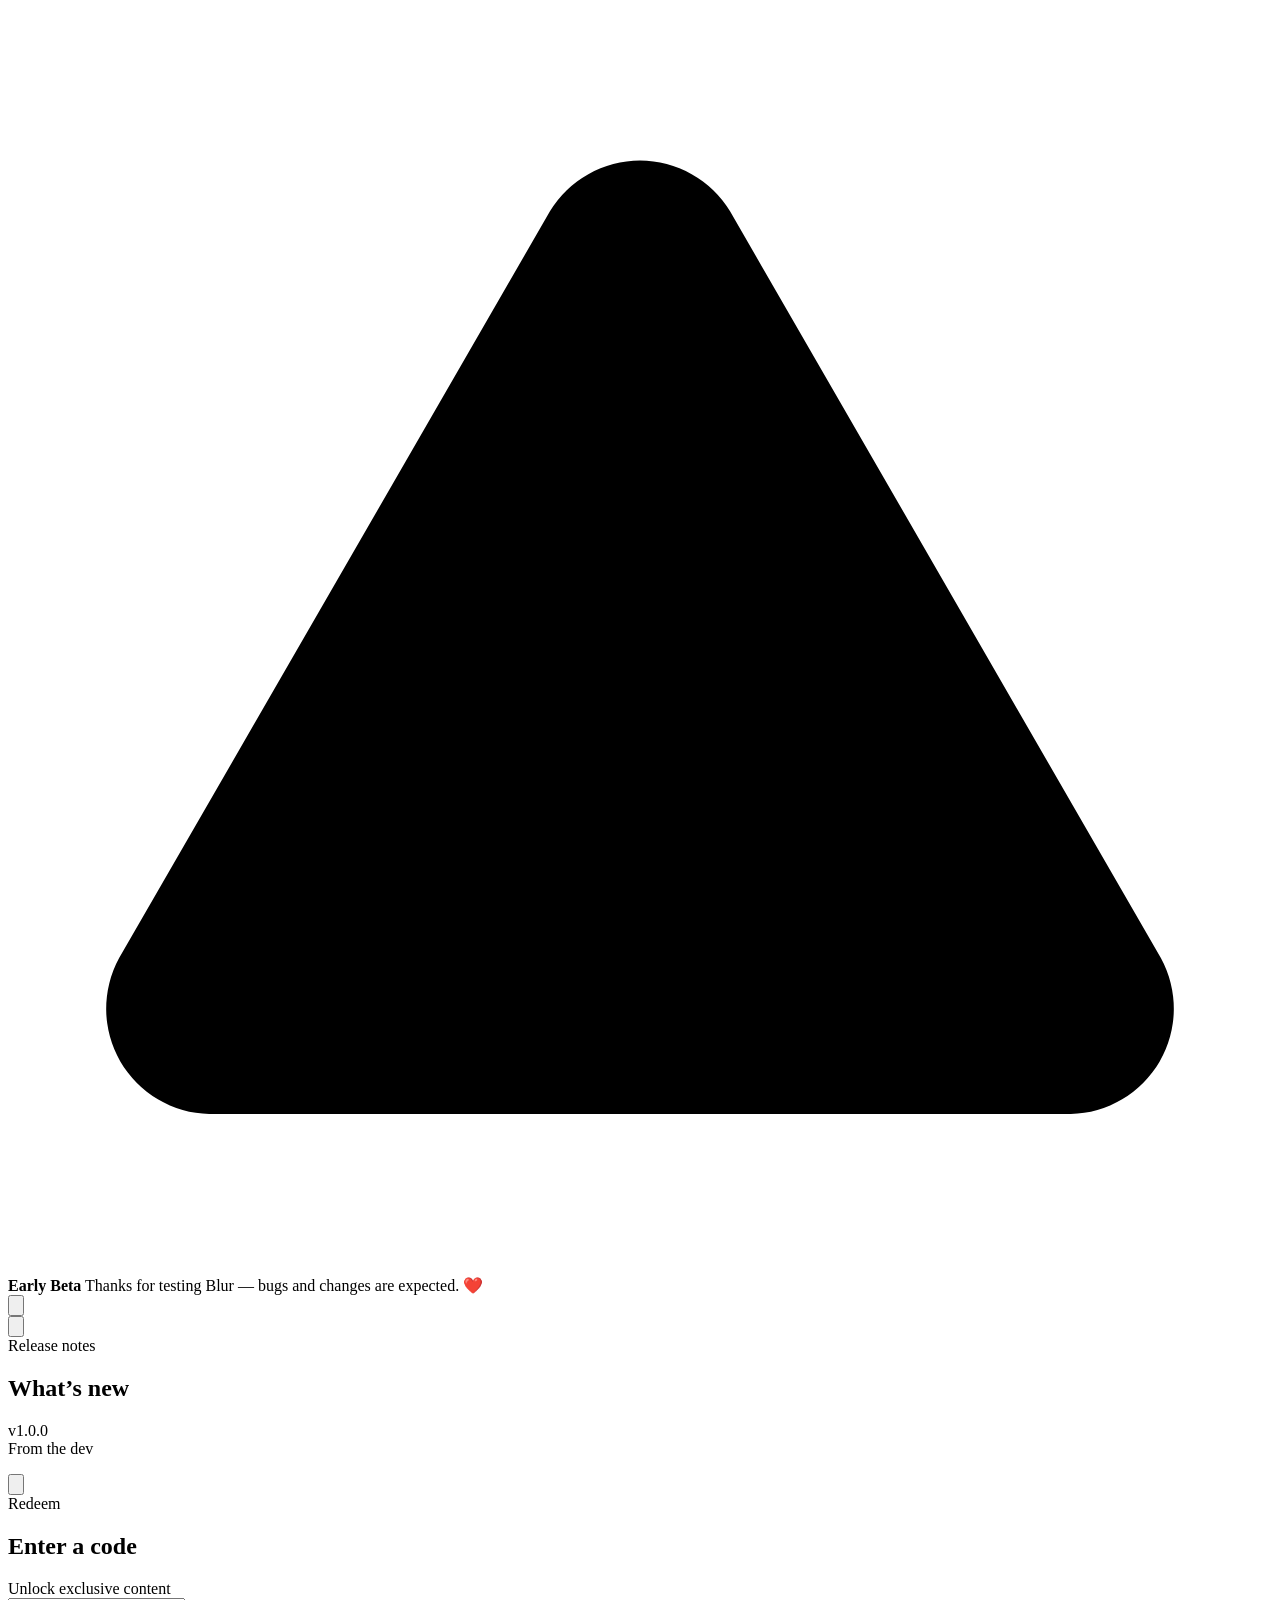
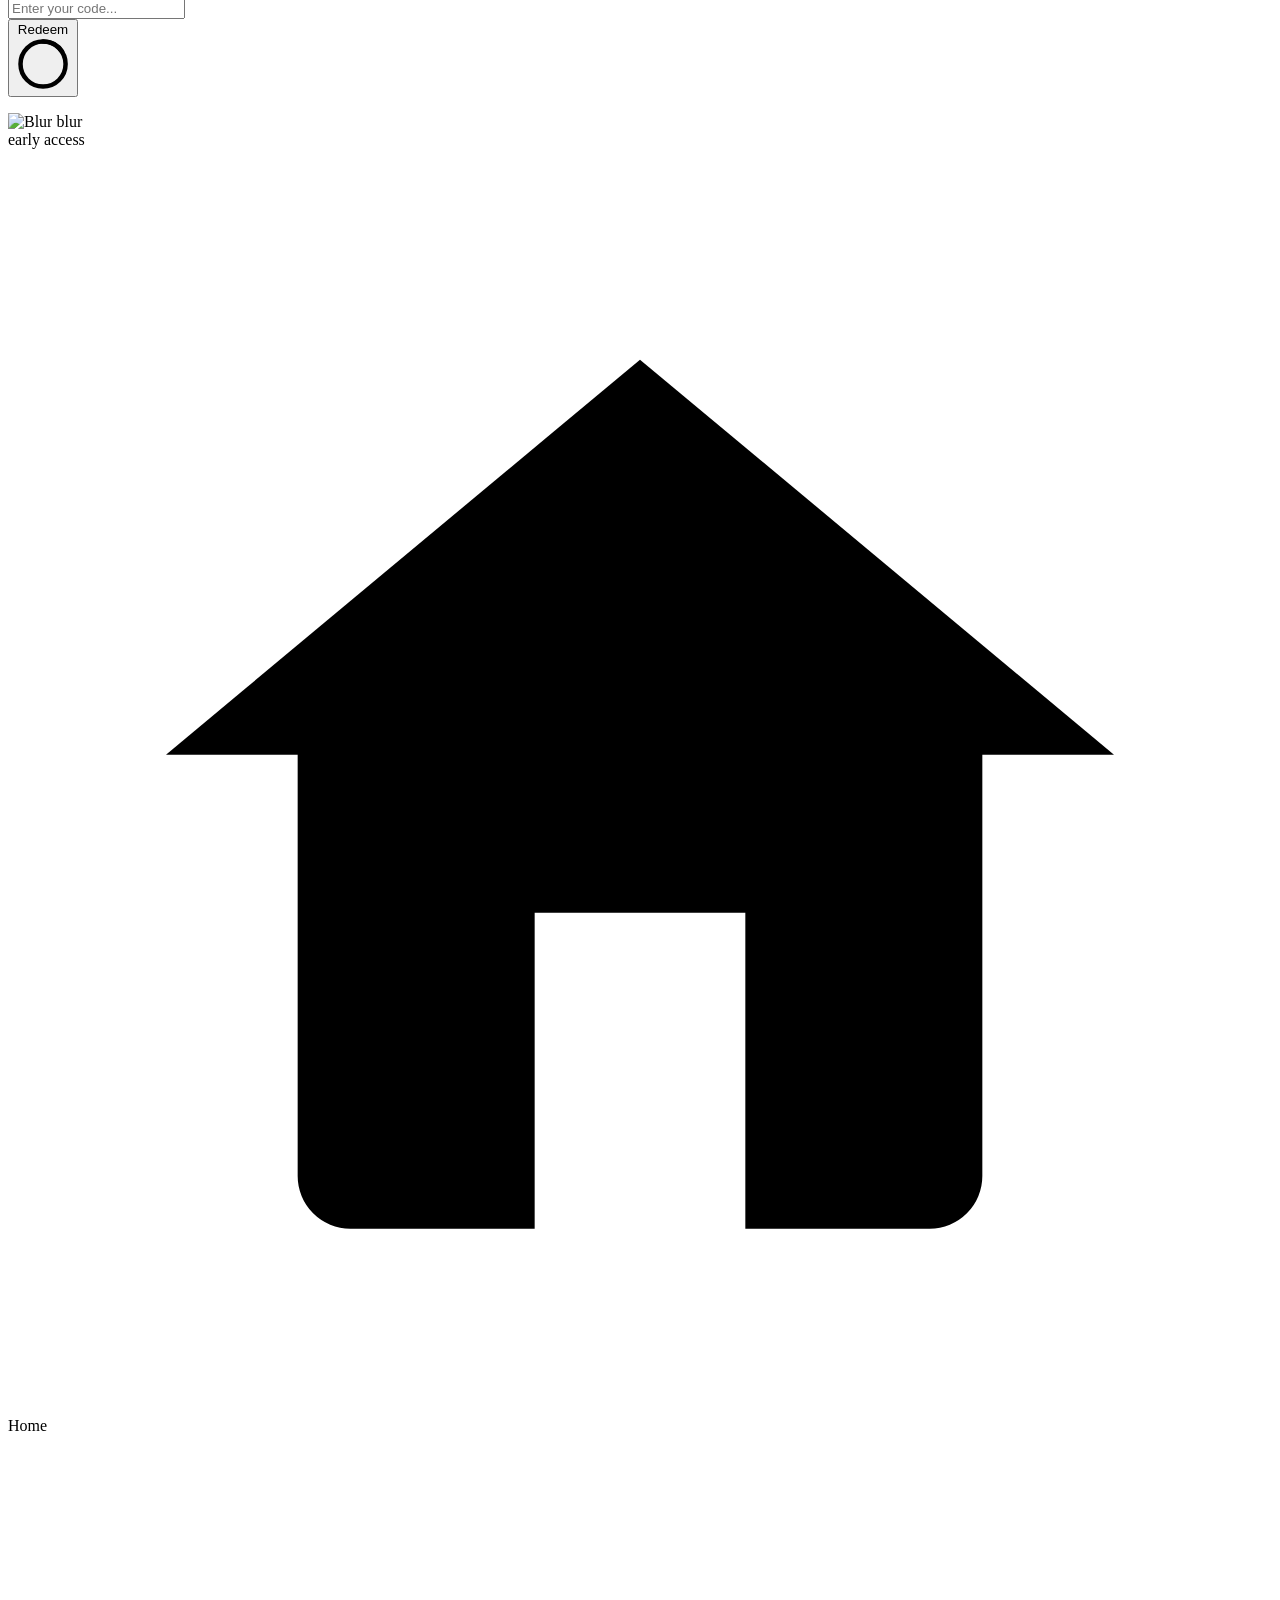
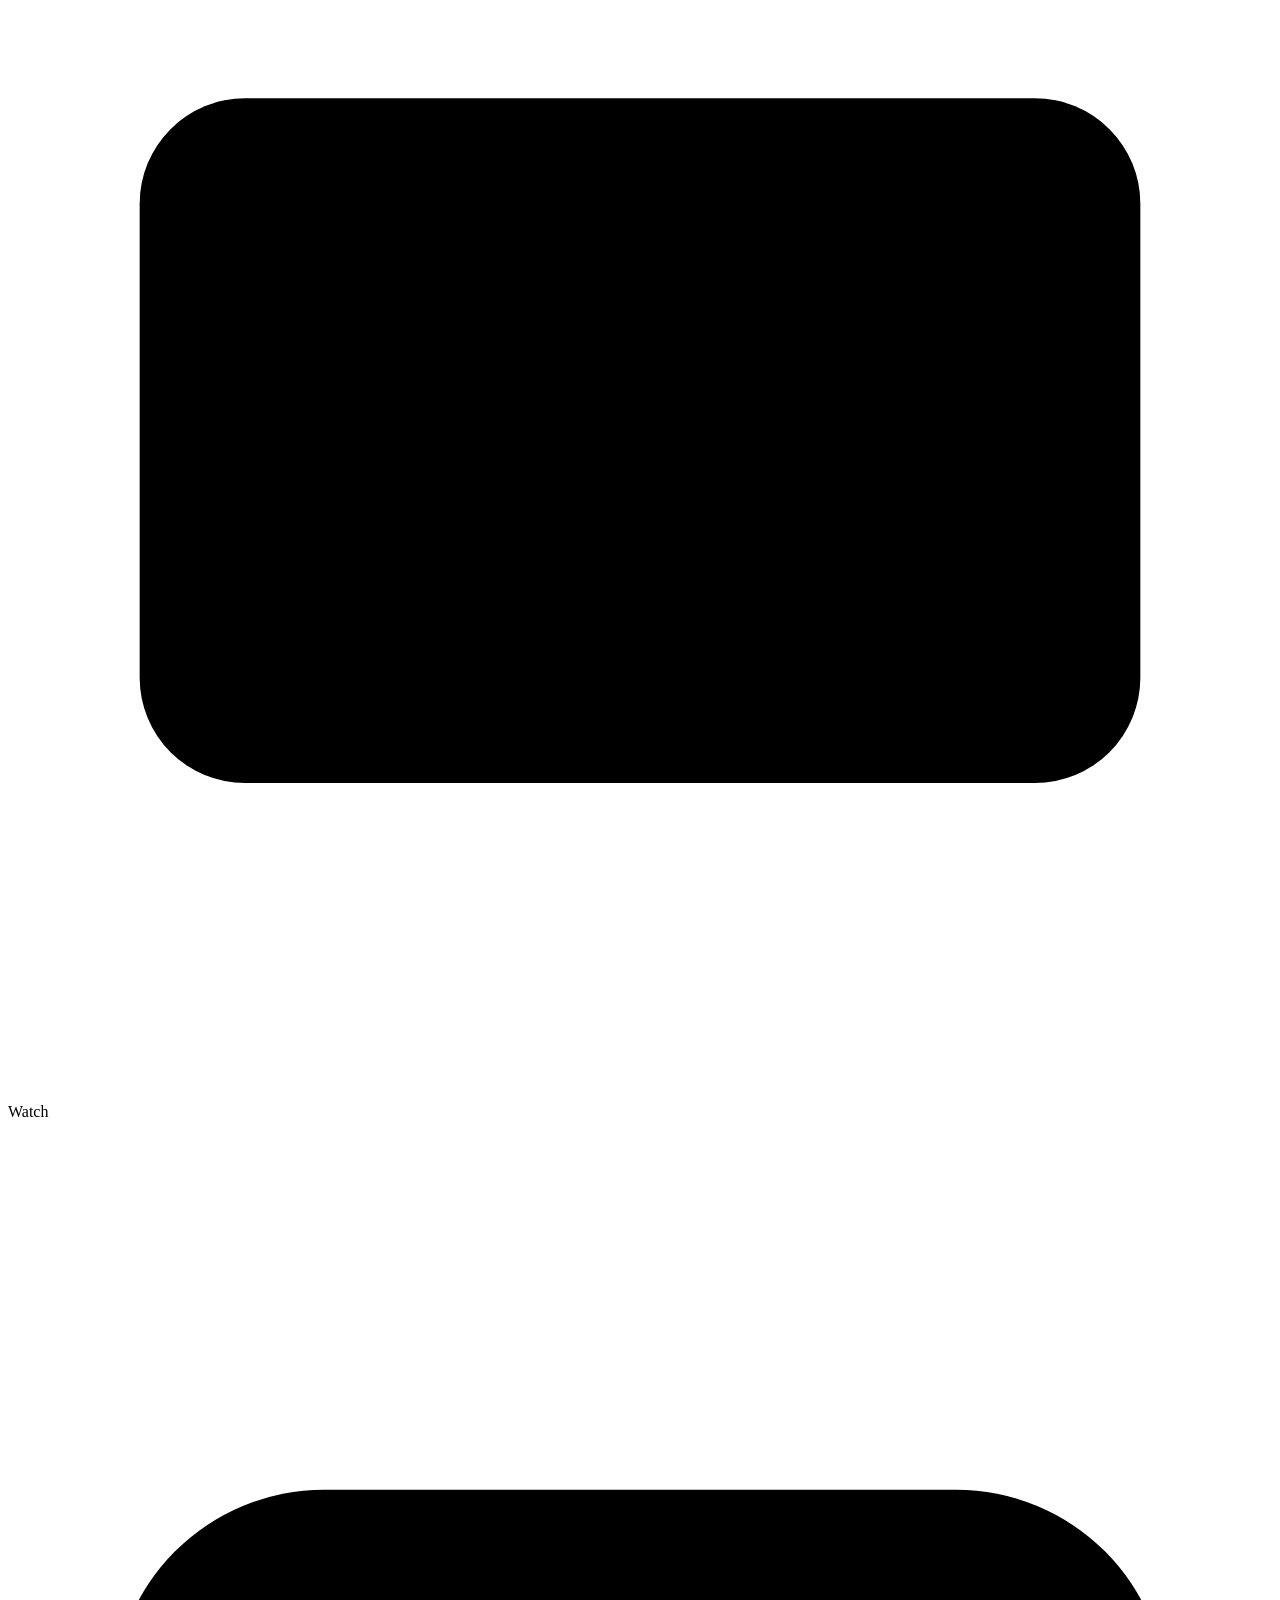
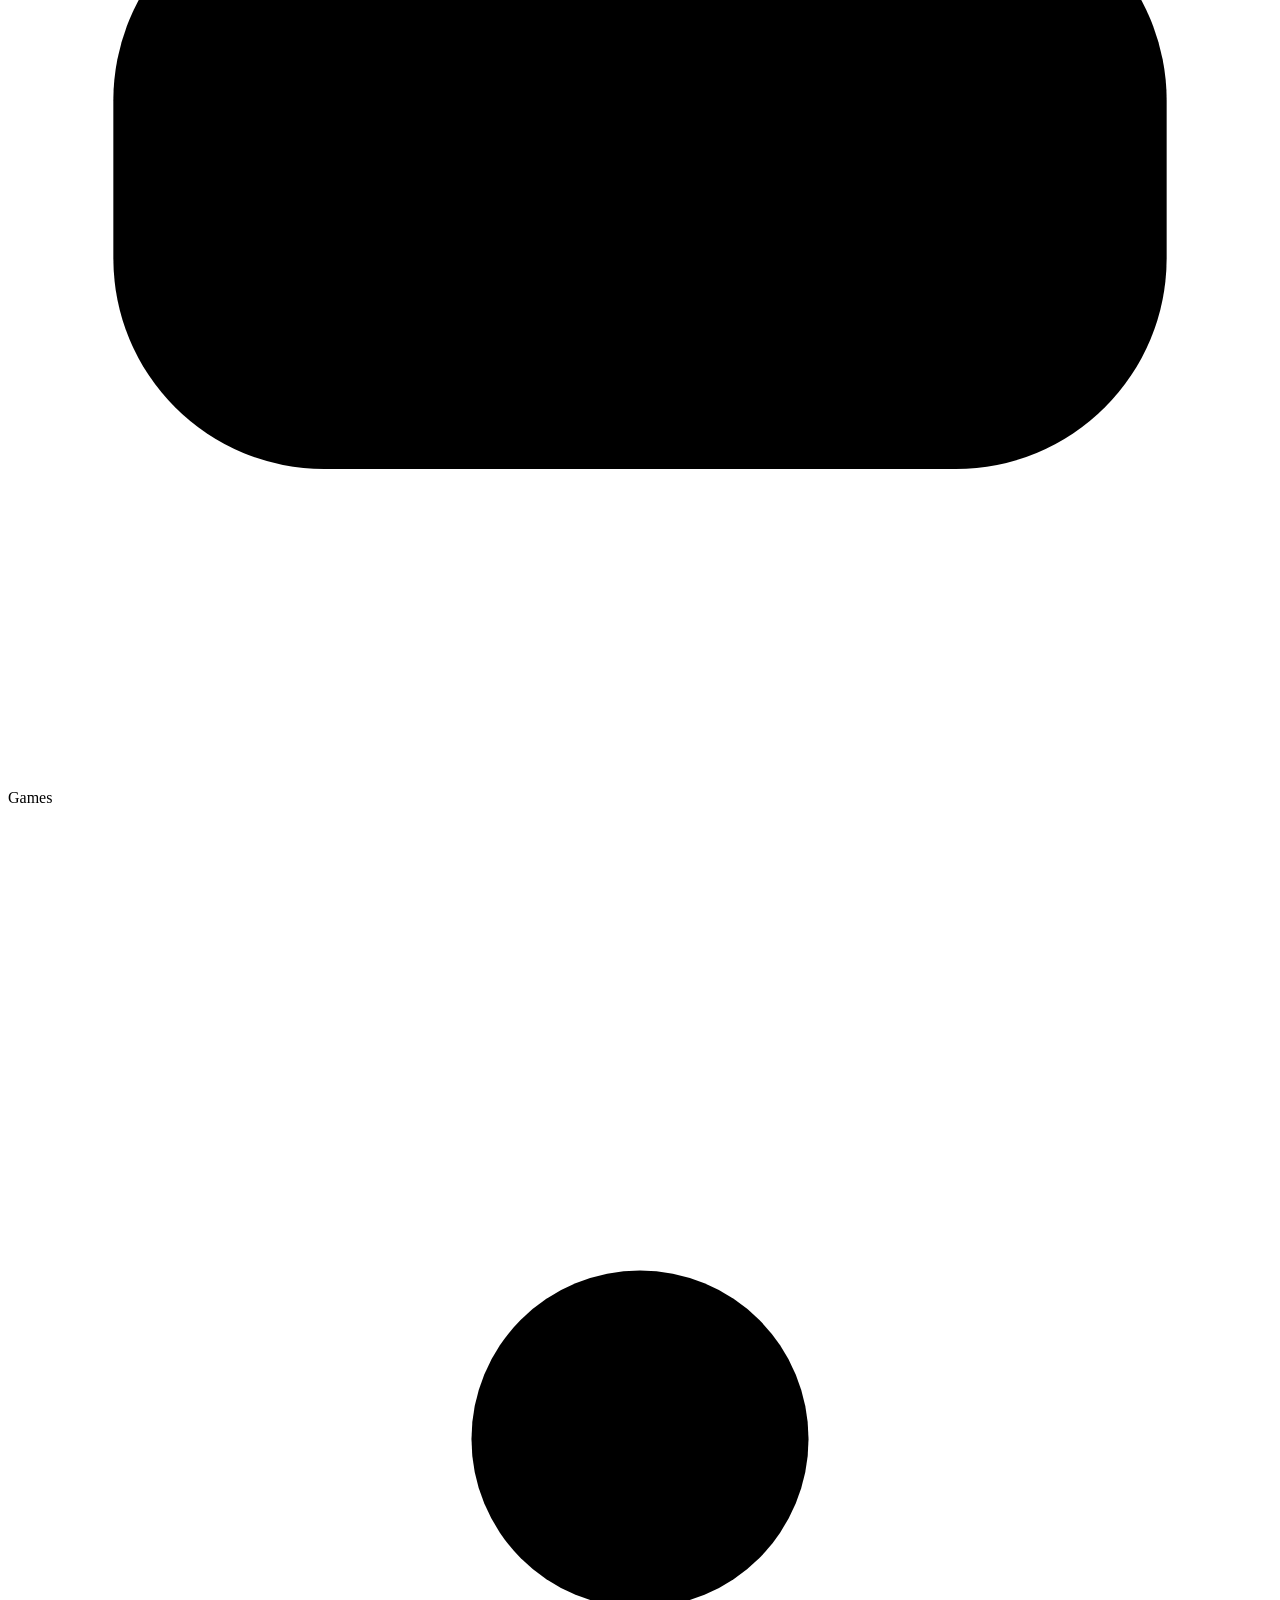
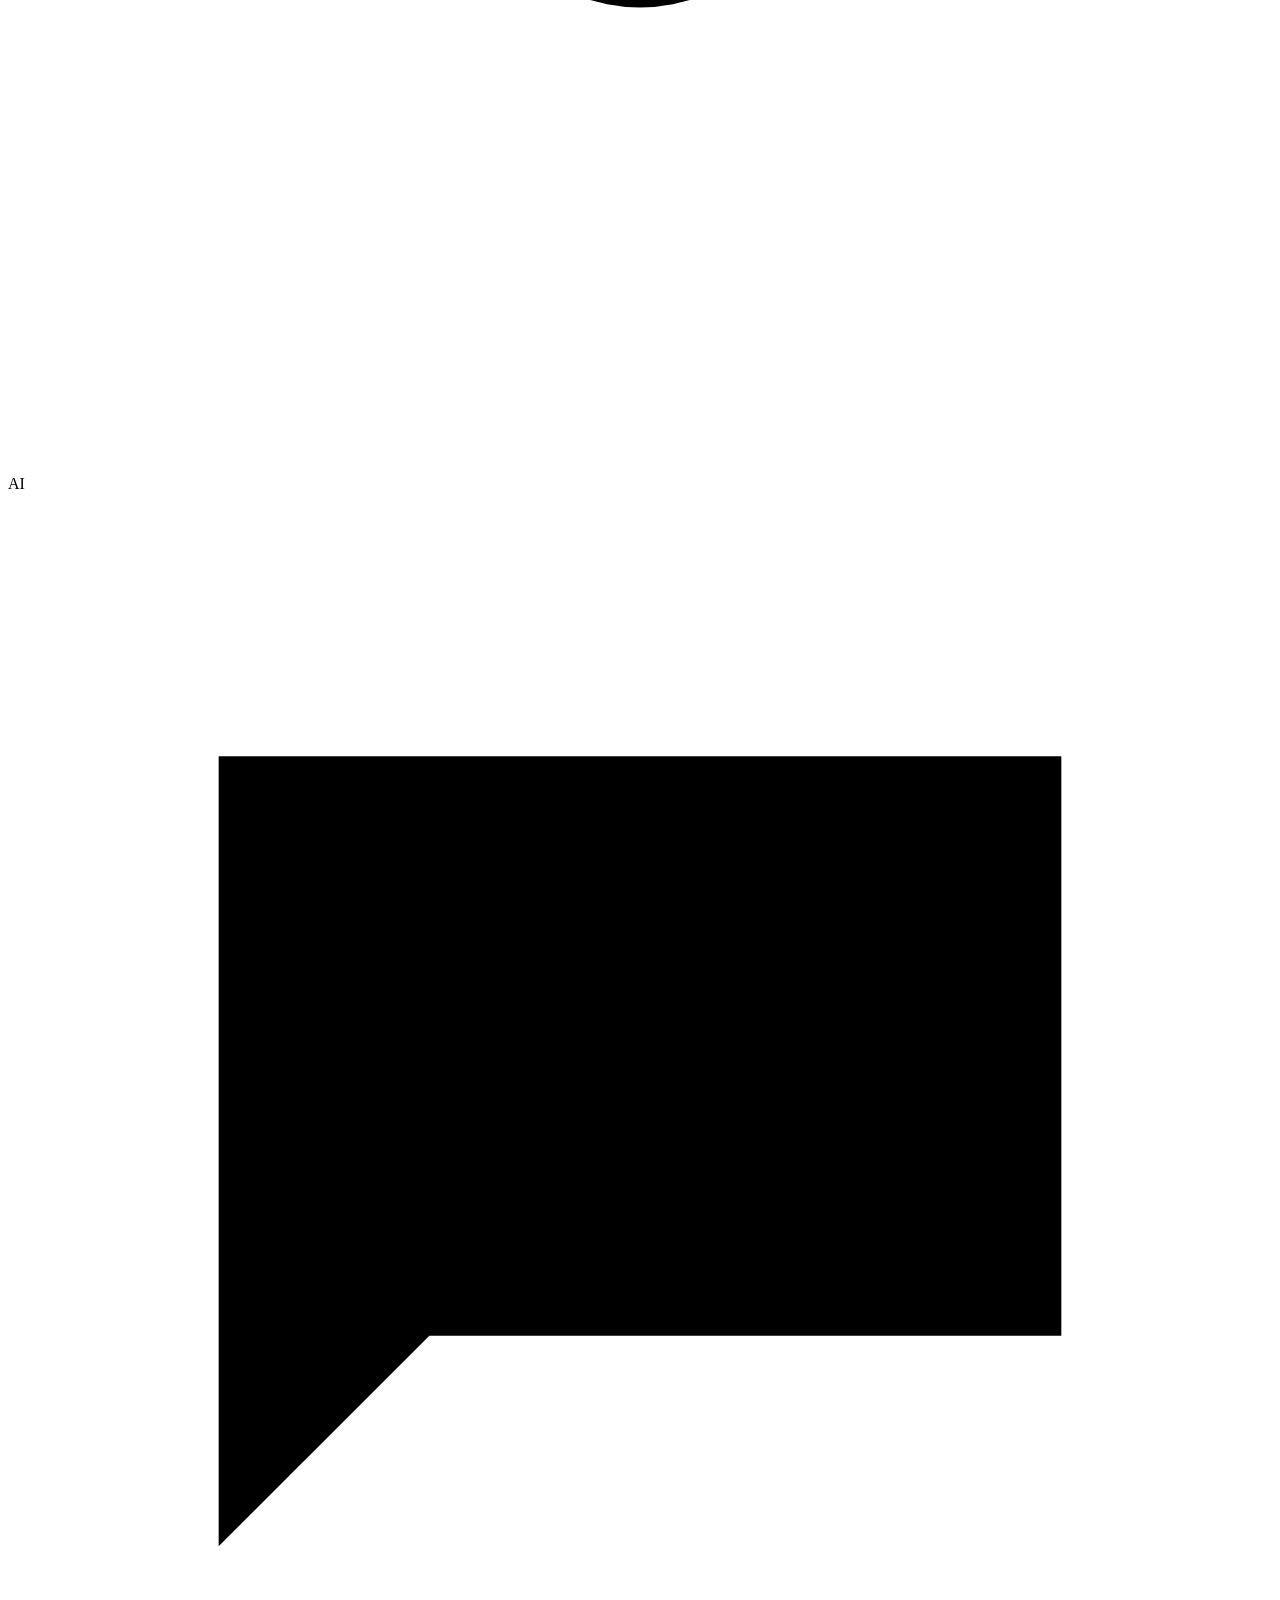
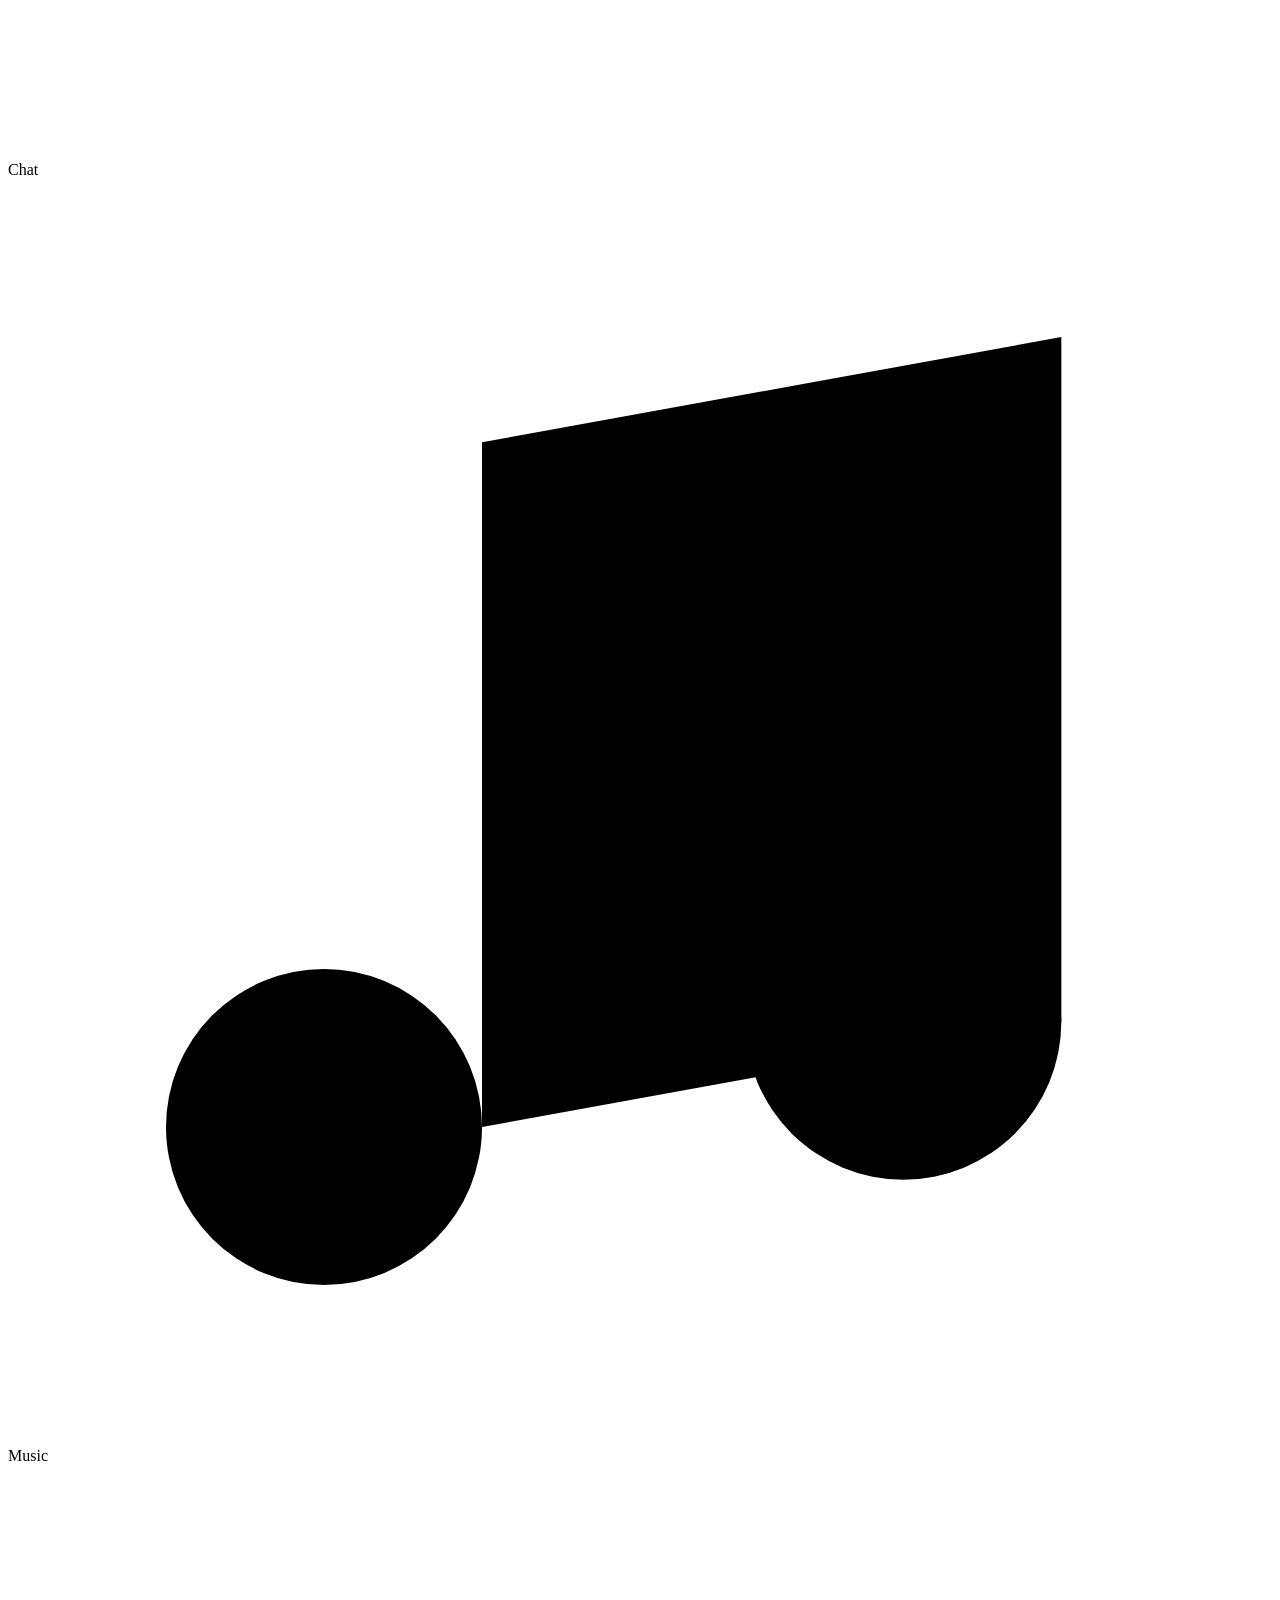
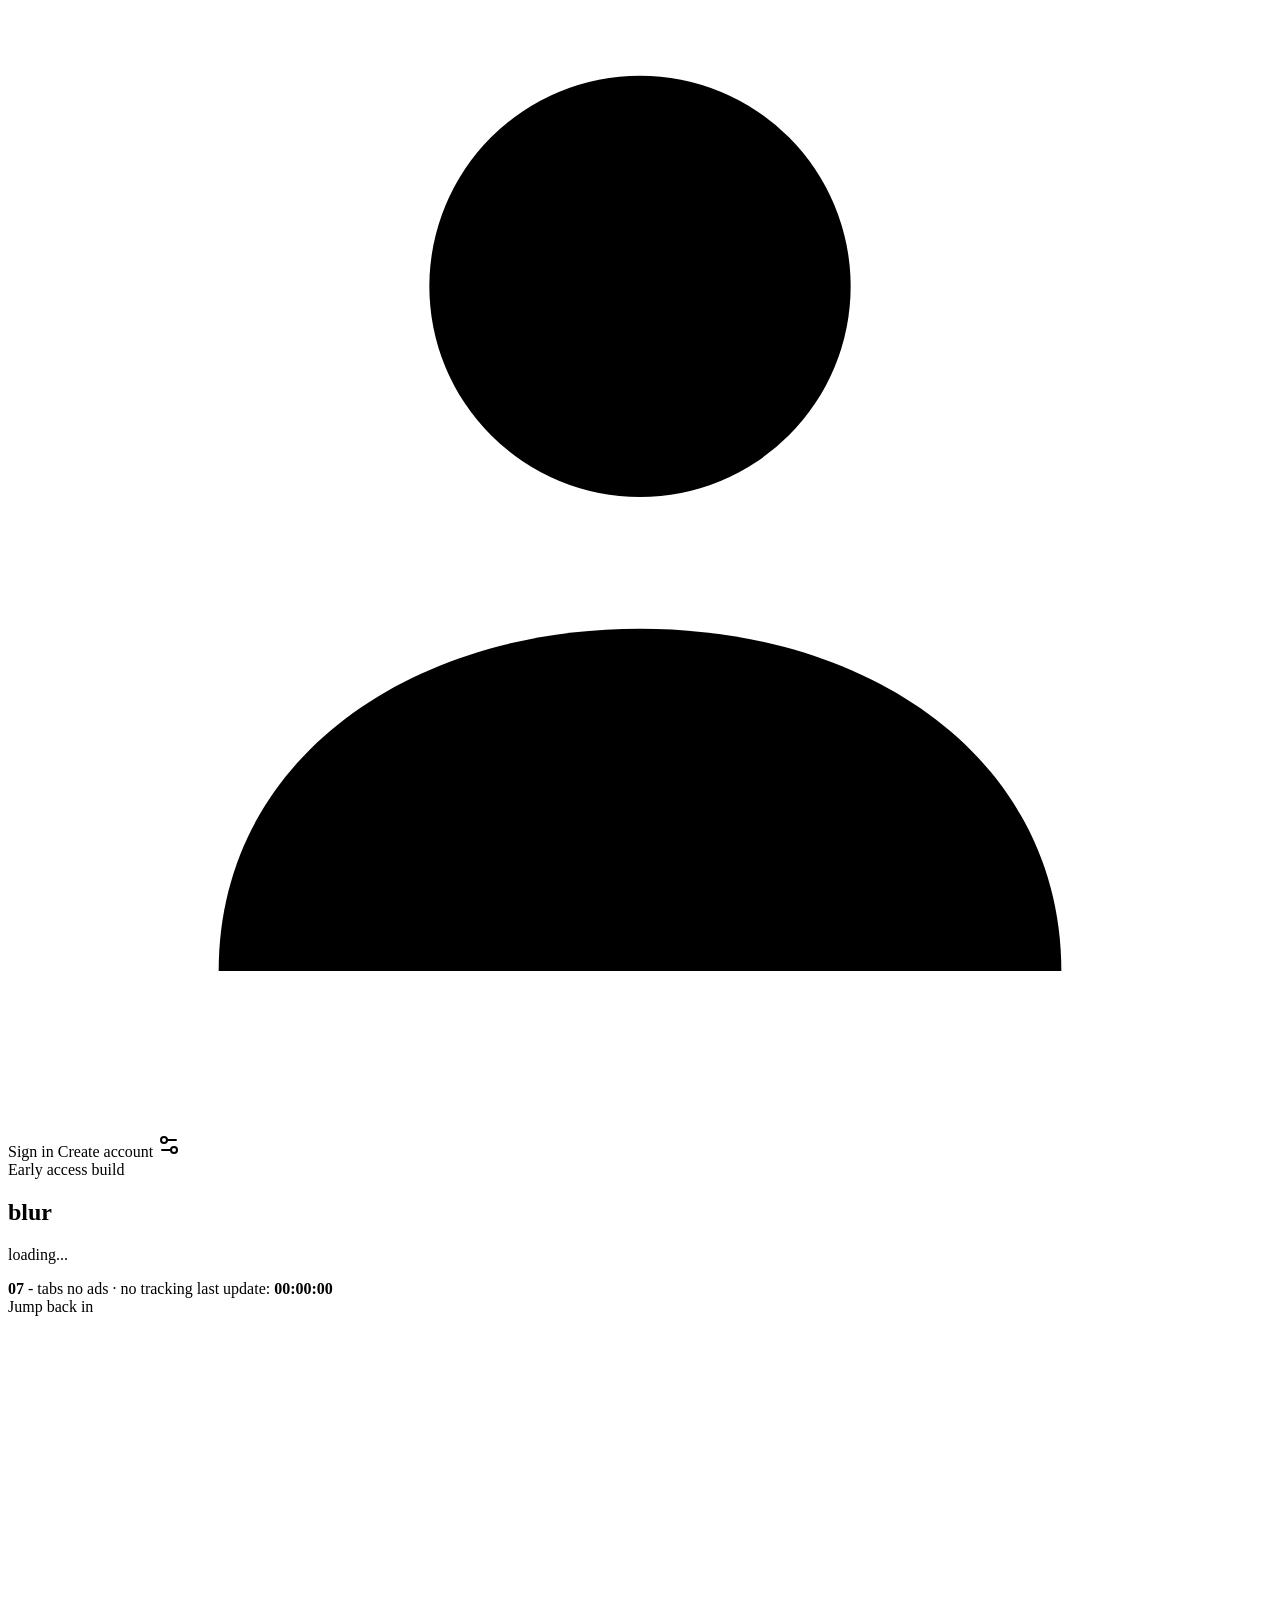
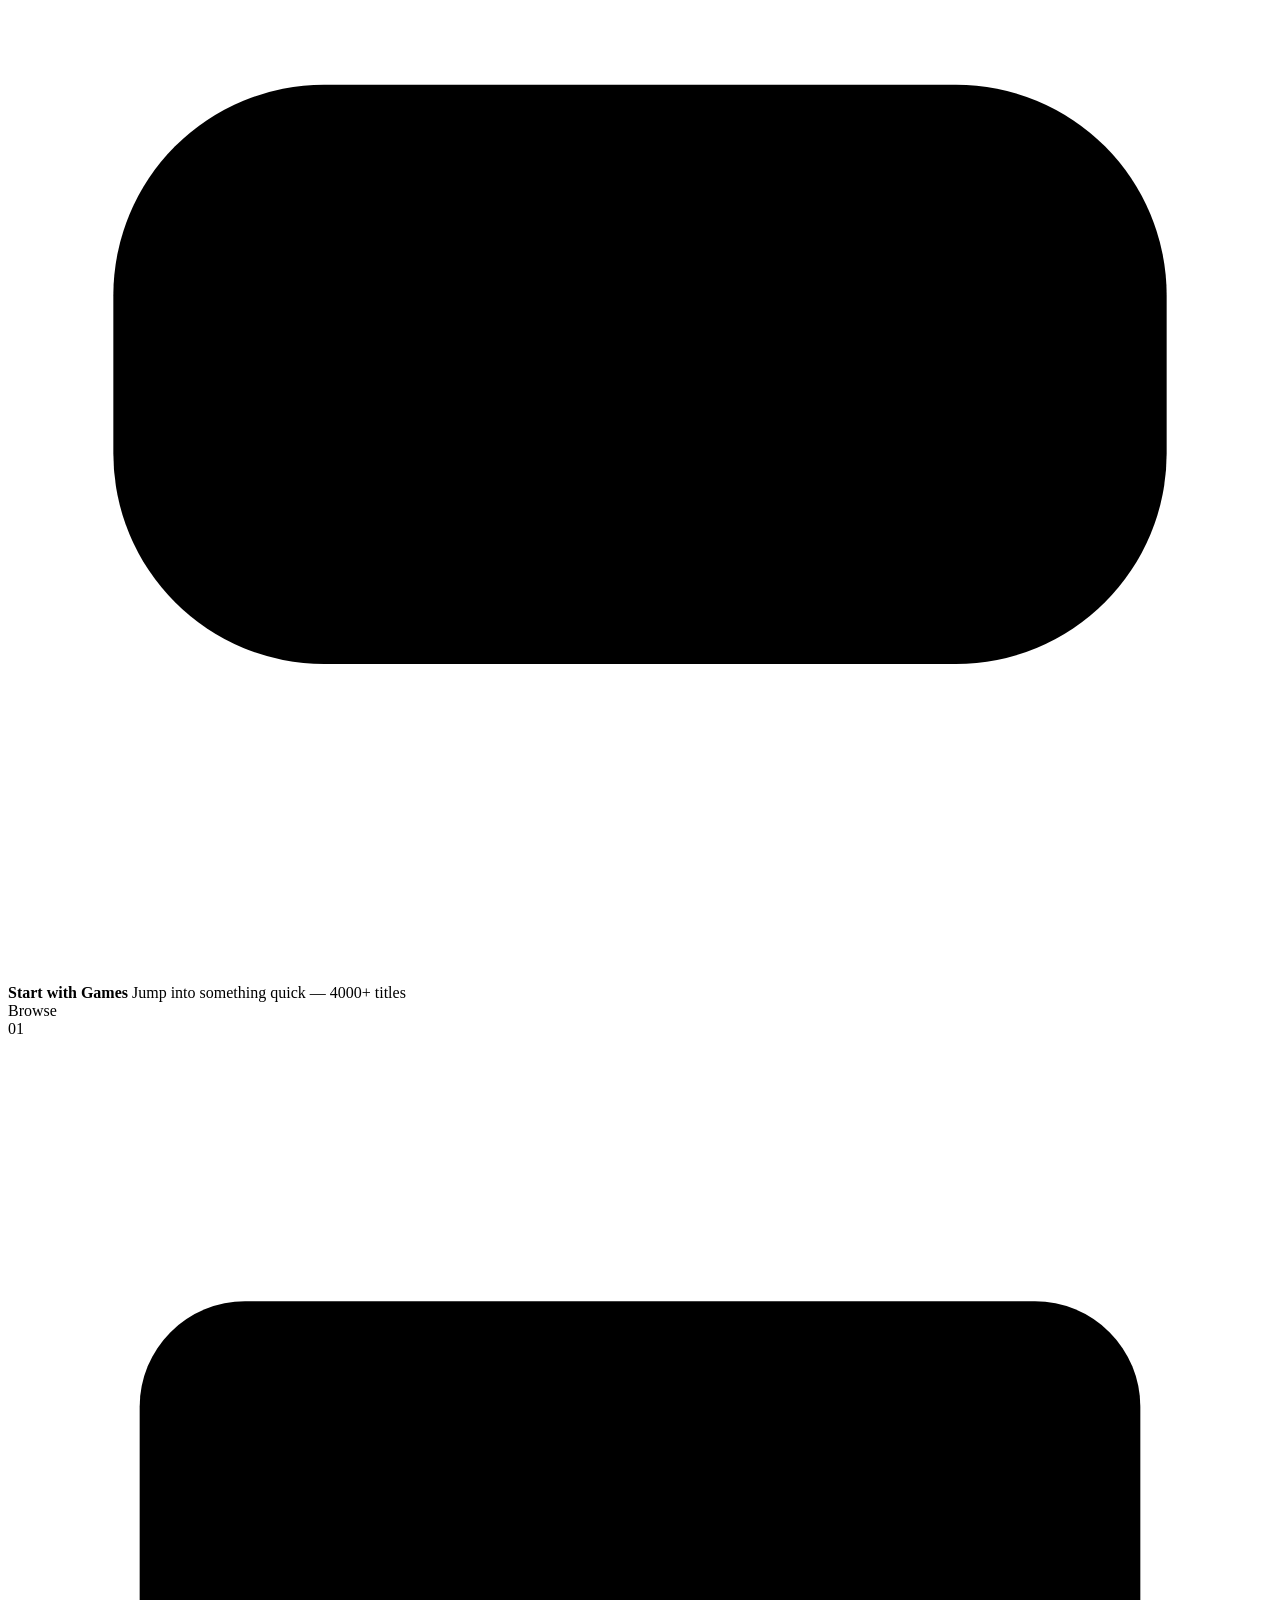
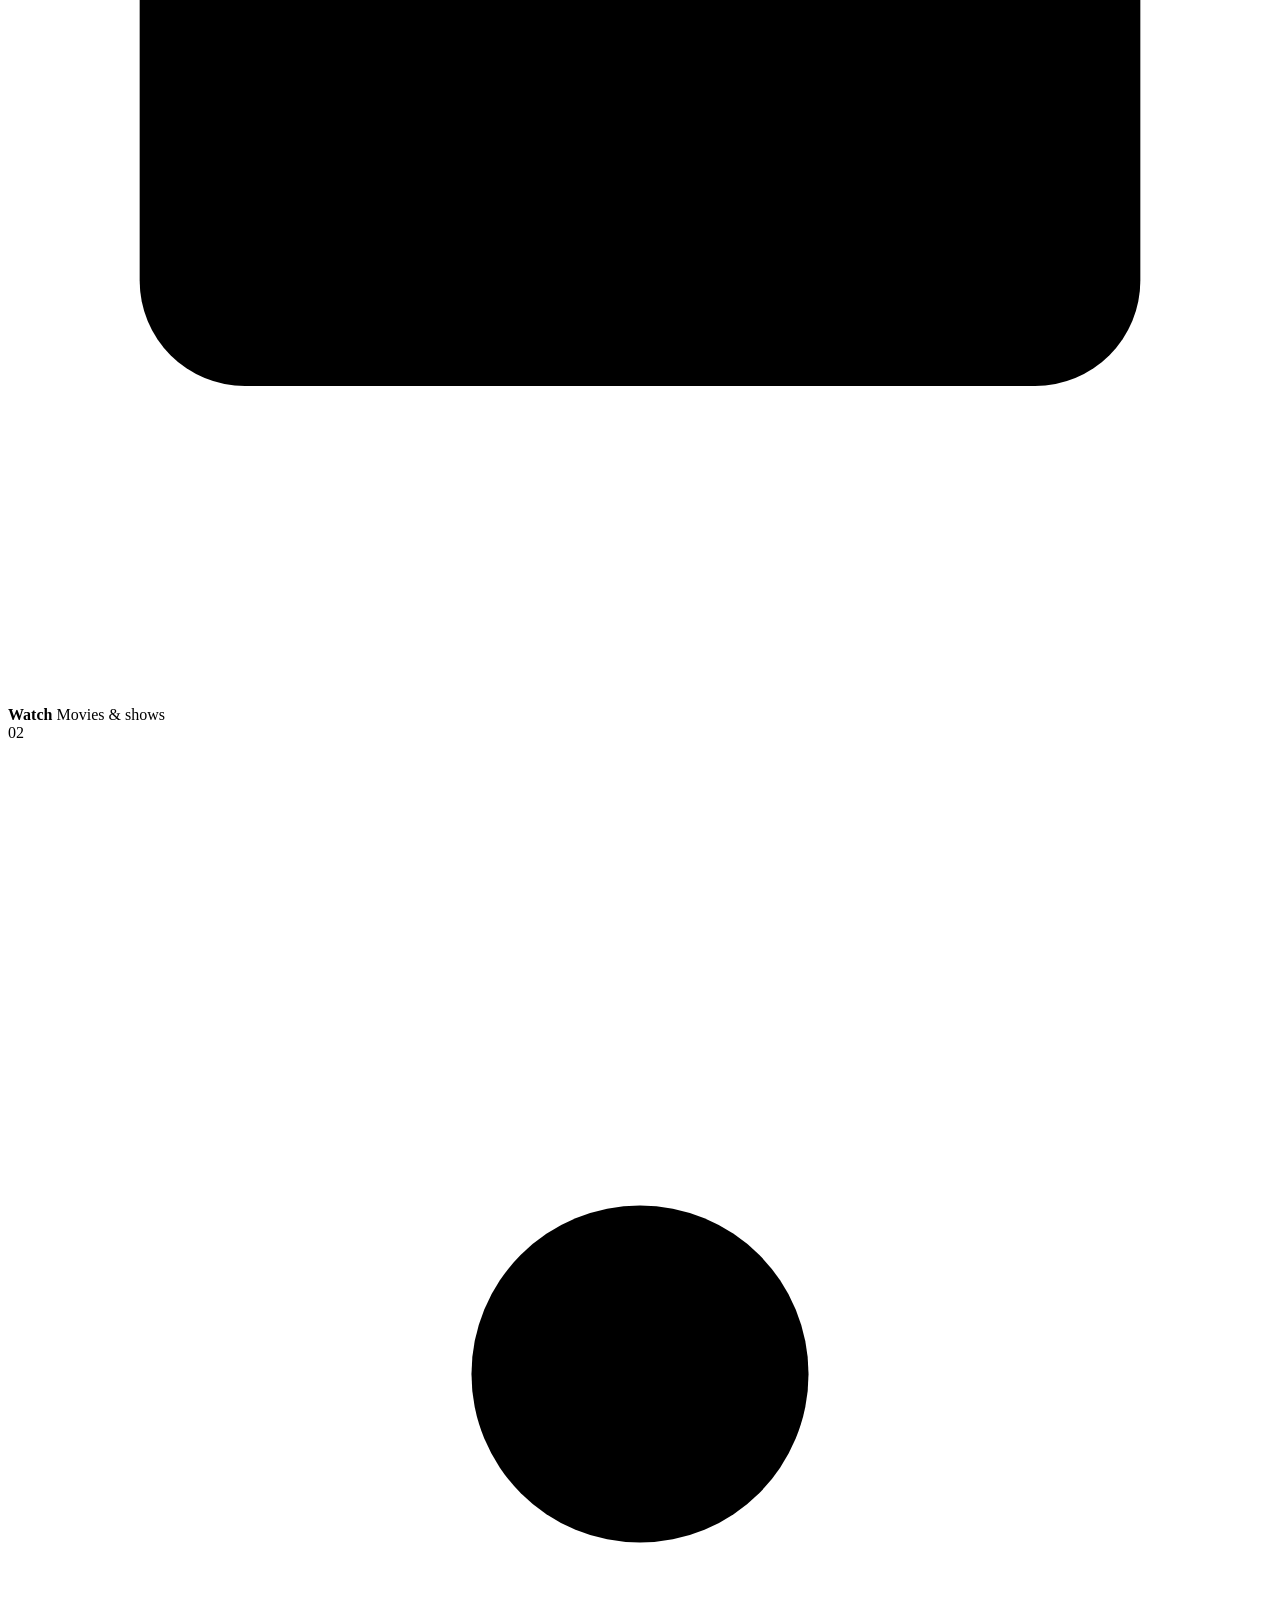
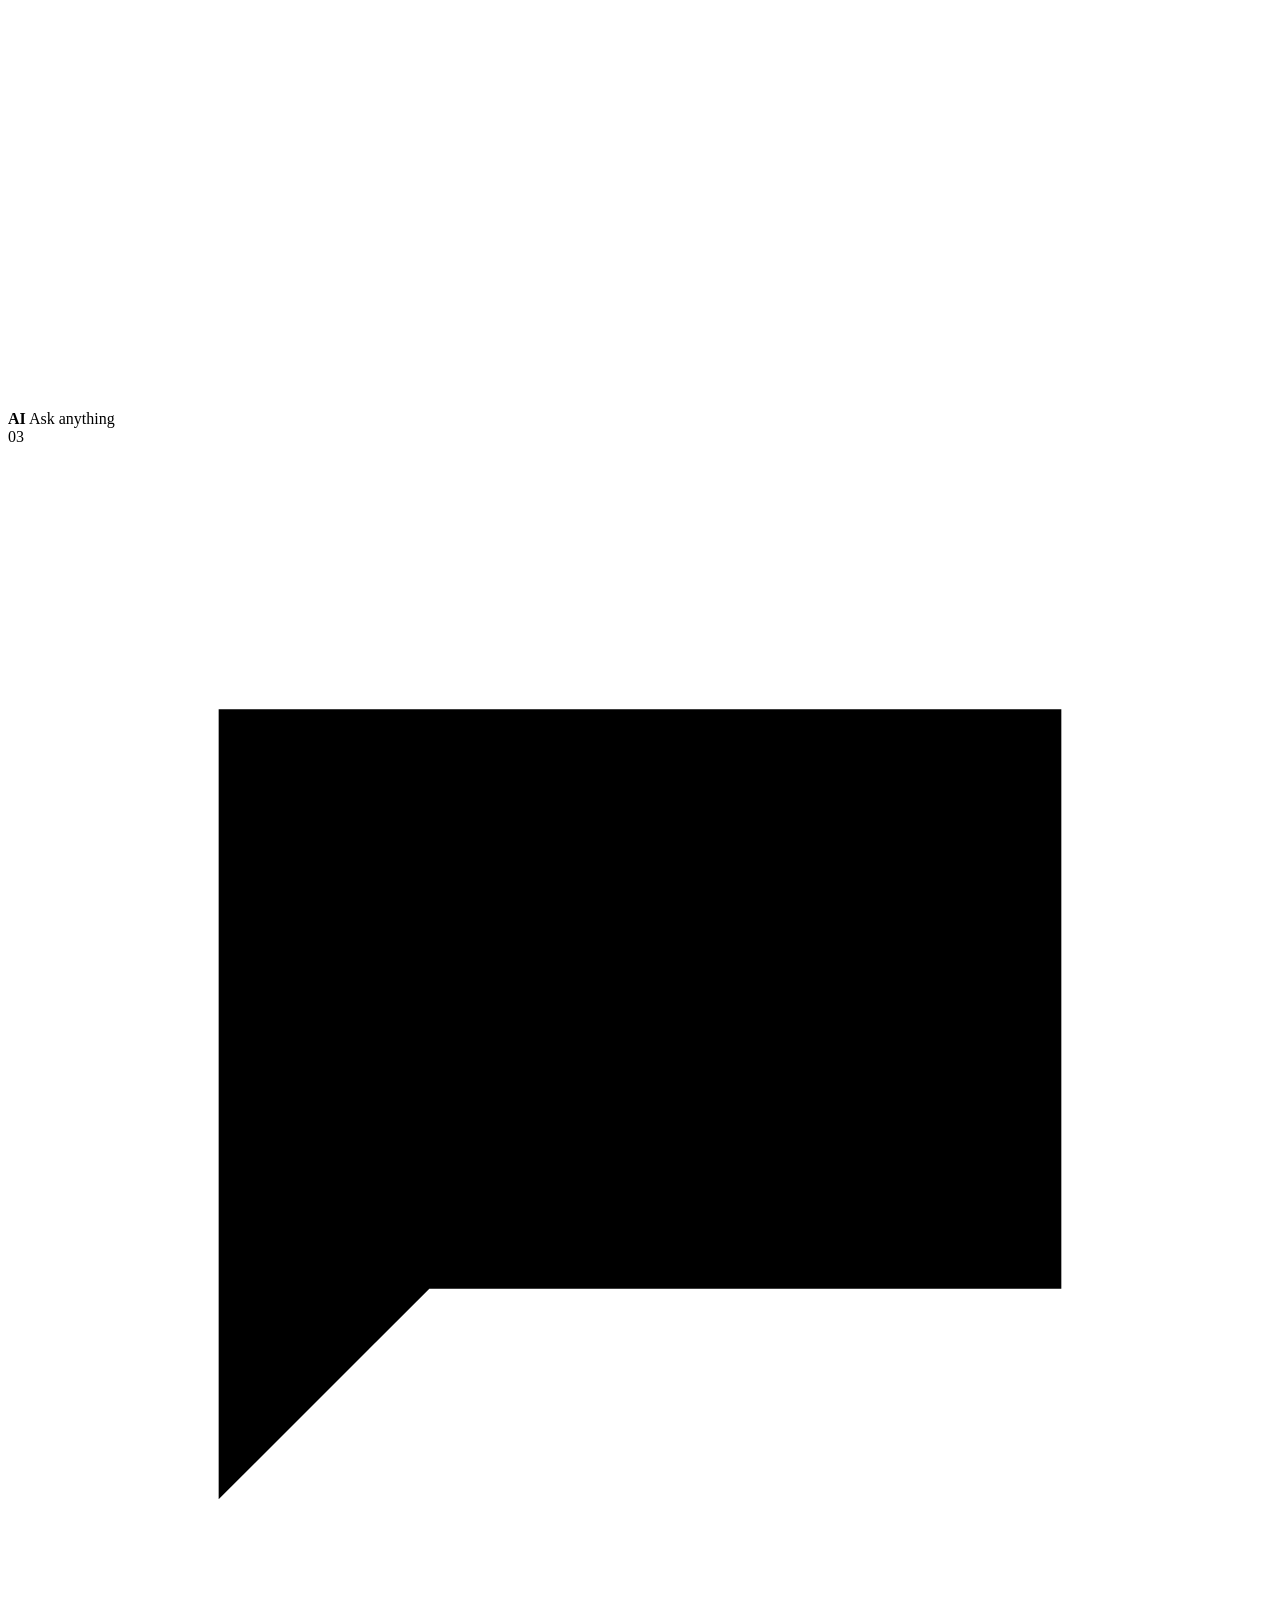
==== commit c059e50f: "Update index.html" ====
--- a/index.html
+++ b/index.html
@@ -11,7 +11,7 @@
 
 <!-- Blur handles unknown paths (404 view) by serving index.html for
      any route — absolute base keeps asset URLs resolving at the root -->
-<base href="/">
+<base href="https://esm.sh/gh/graybtw/blur/">
 
 <script defer src="https://cloud.umami.is/script.js" data-website-id="0f5beed4-a838-456e-b4c7-333b27b4801d"></script>
 
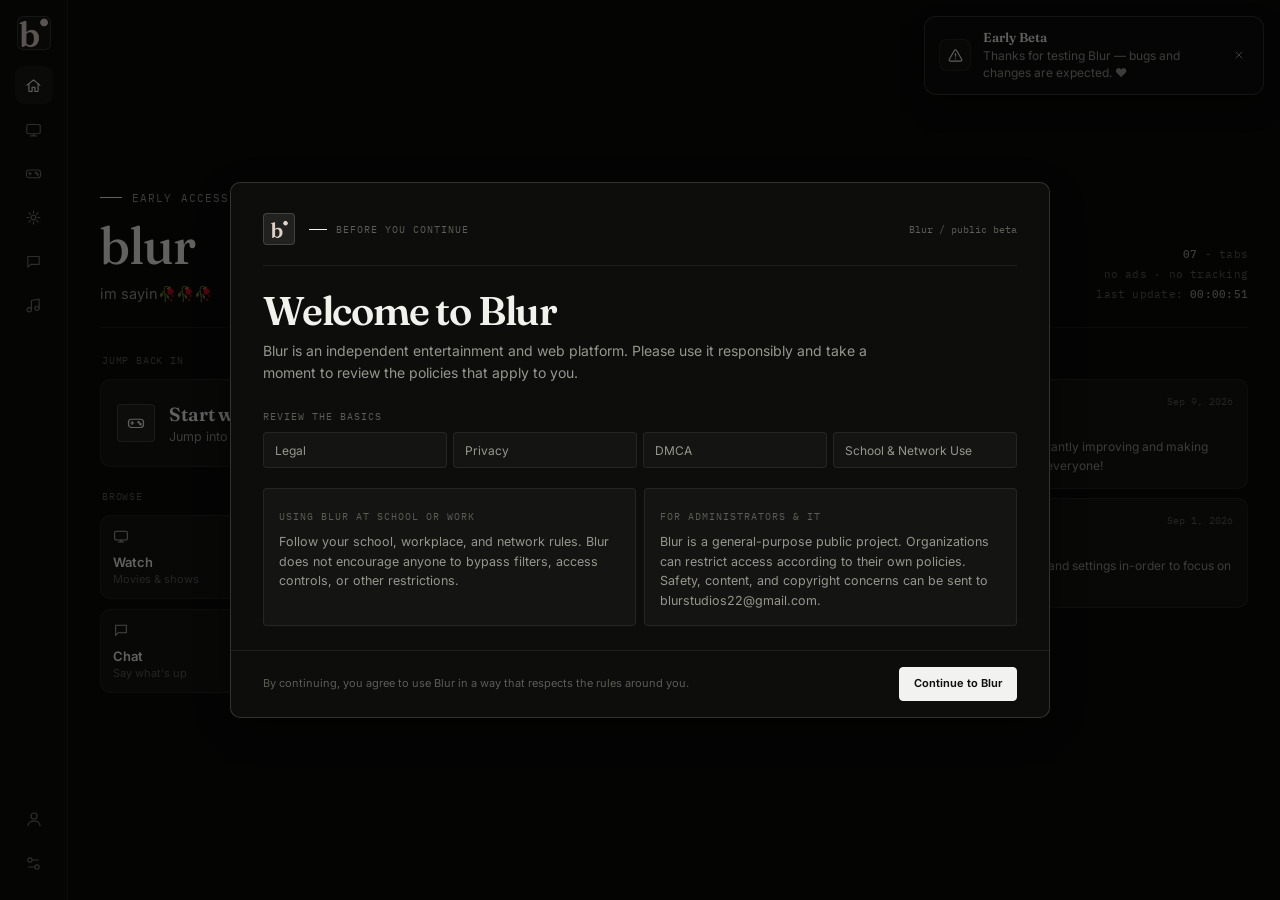
==== commit ab43c475: "Update index.html" ====
--- a/index.html
+++ b/index.html
@@ -11,7 +11,7 @@
 
 <!-- Blur handles unknown paths (404 view) by serving index.html for
      any route — absolute base keeps asset URLs resolving at the root -->
-<base href="https://esm.sh/gh/graybtw/blur/">
+<base href="/">
 
 <script defer src="https://cloud.umami.is/script.js" data-website-id="0f5beed4-a838-456e-b4c7-333b27b4801d"></script>
 
